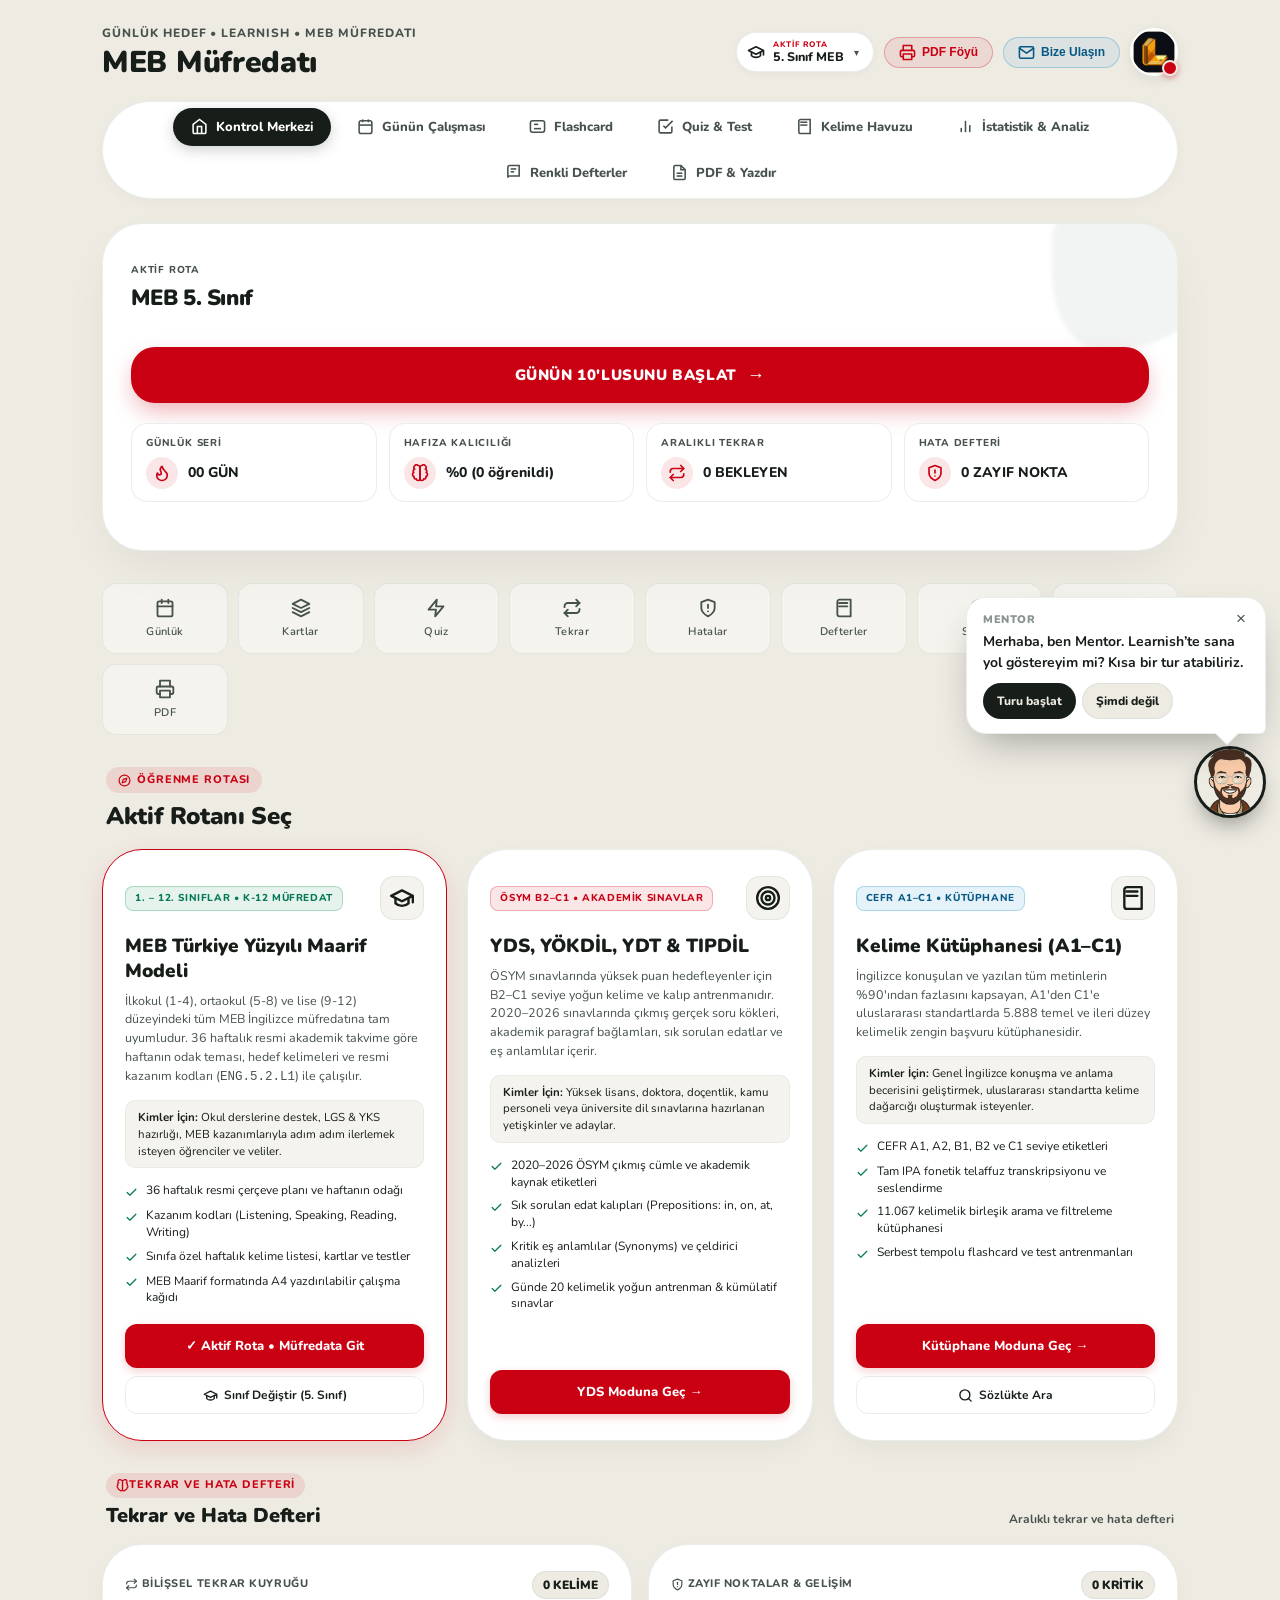
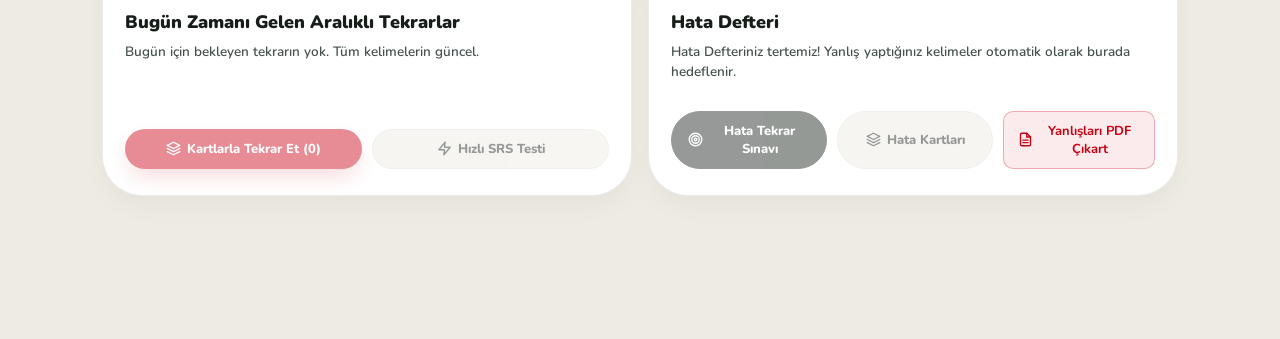
==== Learnish_Tek_Dosya_Web_App.html @ bbc1d4fa "fix(notebooks): final inceleme düzeltmeleri (Critical+Important) - flash kart kaynak seçicisine 'not" ====
<!DOCTYPE html>
<html lang="tr" data-theme="light">
<head>
  <meta charset="utf-8">
  <meta name="viewport" content="width=device-width, initial-scale=1.0, viewport-fit=cover">
  <title>Learnish • İngilizce Kelime Platformu (MEB, YDS &amp; Kelime Kütüphanesi)</title>
  
  <!-- Meta & SEO -->
  <meta name="description" content="Learnish: MEB İngilizce Müfredatı (1-12. Sınıf Maarif Modeli), YDS/YÖKDİL Akademik Hazırlık ve A1-C1 Kelime Kütüphanesi ile 11.000 kelimelik interaktif İngilizce çalışma platformu.">
  <meta name="theme-color" content="#eeebe3">
  <meta name="color-scheme" content="light dark">
  <meta name="apple-mobile-web-app-capable" content="yes">
  <meta name="apple-mobile-web-app-status-bar-style" content="default">
  <meta name="apple-mobile-web-app-title" content="Learnish">

  <!-- Open Graph & Social Sharing -->
  <meta property="og:type" content="website">
  <meta property="og:title" content="Learnish • İngilizce Kelime Platformu">
  <meta property="og:description" content="MEB Müfredatı (1-12. Sınıf), YDS/YÖKDİL Akademik Hazırlık ve A1-C1 Kelime Kütüphanesi ile 11.000 kelimelik interaktif İngilizce çalışma platformu.">
  <meta property="og:image" content="icon-512.png">
  <meta property="og:site_name" content="Learnish">
  <meta name="twitter:card" content="summary">
  <meta name="twitter:title" content="Learnish • İngilizce Kelime Platformu">
  <meta name="twitter:description" content="MEB 1-12. Sınıf müfredatı, YDS/YÖKDİL hazırlık ve Oxford 5000 kelime havuzuyla akıllı İngilizce öğrenme platformu.">
  <meta name="twitter:image" content="icon-512.png">

  <!-- App Icons & Manifest -->
  <link rel="icon" type="image/png" href="[data-uri]">
  <link rel="apple-touch-icon" href="[data-uri]">
  <link rel="manifest" href="manifest.json">
  
  <!-- Typography: Nunito (400 to 900) -->
  <link rel="preconnect" href="https://fonts.googleapis.com">
  <link rel="preconnect" href="https://fonts.gstatic.com" crossorigin>
  <link href="https://fonts.googleapis.com/css2?family=Nunito:ital,wght@0,400;0,600;0,700;0,800;0,900;1,400;1,700;1,900&display=swap" rel="stylesheet">

  <!-- Stylesheets -->
  <style>
/**
 * ============================================================================
 * LEARNISH • SOPHISTICATED PLAYFUL DESIGN SYSTEM
 * Palette: Charcoal (#171e19), Vibrant Red (#ca0013), Gray-Green (#b7c6c2),
 *          Off-White (#eeebe3), Pure White (#ffffff)
 * Typography: Nunito (Headings: 32px/900, Subheadings: 20px/900, Labels: 10px/800)
 * Radii: 40px (Main Cards), 24px (Nested Items), 16px (Bento Metrics & Squares)
 * ============================================================================
 */

:root {
  /* Color Palette */
  --dp-color-charcoal: #171e19;
  --dp-color-red: #ca0013;
  --dp-color-red-hover: #b00010;
  --dp-color-red-shadow: rgba(202, 0, 19, 0.35);
  --dp-color-red-light: rgba(202, 0, 19, 0.10);
  --dp-color-offwhite: #eeebe3;
  --dp-color-sage: #b7c6c2;
  --dp-color-paper: #eeebe3;
  --dp-color-sage-border: rgba(183, 198, 194, 0.30);
  --dp-color-sage-bg: rgba(183, 198, 194, 0.20);
  --dp-color-white: #ffffff;
  --dp-color-glass: rgba(255, 255, 255, 0.82);

  /* Semantic System Mapping */
  --dp-color-ground: #eeebe3;
  --dp-color-surface: #ffffff;
  --dp-color-surface-glass: rgba(255, 255, 255, 0.82);
  --dp-color-ink: #171e19;
  --dp-color-ink-muted: #47524c;
  --dp-color-ink-subtle: #899690;
  --dp-color-border: rgba(183, 198, 194, 0.30);
  --dp-color-border-subtle: rgba(183, 198, 194, 0.20);
  --dp-color-accent: #ca0013;
  --dp-color-accent-light: rgba(202, 0, 19, 0.10);
  --dp-color-fab-border: #eeebe3;

  /* Additional Semantic Tokens (Sophisticated Playful System) */
  --dp-color-amber: #d97706;
  --dp-color-amber-light: rgba(217, 119, 6, 0.12);
  --dp-color-surface-1: #f7f5f0;
  --dp-color-surface-2: #e6e2d8;
  --dp-color-surface-3: #ded9ce;
  --dp-color-surface-subtle: #f5f3ed;
  --dp-color-bg: #eeebe3;
  --dp-color-emphasis: #171e19;
  --dp-color-sand: #d8d3c5;
  --dp-color-ink-faint: rgba(23, 30, 25, 0.28);
  --dp-color-green: #008744;
  --dp-color-blue: #0284c7;
  --dp-border-rule: 1px;
  --dp-color-field: #ca0013;
  --dp-color-field-support: #ffffff;
  --dp-color-accent-ink: #ca0013;
  --dp-color-error: #dc2626;

  /* Text-safe ink tokens (>=4.5:1 on white / beige) */
  --dp-color-amber-ink: #92400e;
  --dp-color-blue-ink: #075985;
  --dp-ink-amber: #92400e;
  --dp-ink-green: #047857;
  --dp-ink-blue: #1d4ed8;
  --dp-ink-sky: #075985;
  --dp-ink-purple: #7e22ce;
  --dp-ink-pink: #be185d;
  --dp-ink-teal: #0f766e;
  --dp-ink-rose: #be123c;
  --dp-ink-rose-soft: #9f1239;
  --dp-color-ink-muted-strong: #475569;

  /* Z-index scale */
  --z-nav: 30;
  --z-drawer: 40;
  --z-modal: 50;
  --z-toast: 60;

  /* Typography */
  --dp-typography-face: 'Nunito', -apple-system, BlinkMacSystemFont, 'Segoe UI', Roboto, sans-serif;
  --dp-typography-family: var(--dp-typography-face);
  --dp-typography-mono: 'Nunito', monospace;

  /* Radii */
  --dp-radius-card: 40px;
  /* 2.5rem for main cards */
  --dp-radius-nested: 24px;
  /* 1.5rem for secondary feed cards */
  --dp-radius-bento: 16px;
  /* 1.0rem for bento metrics & category squares */
  --dp-radius-pill: 9999px;
  --dp-radius-circle: 50%;

  /* Shadows */
  --dp-shadow-soft-lg: 0 20px 50px -12px rgba(23, 30, 25, 0.08);
  --dp-shadow-soft-md: 0 10px 30px -6px rgba(23, 30, 25, 0.06);
  --dp-shadow-soft-sm: 0 4px 16px -2px rgba(23, 30, 25, 0.04);
  --dp-shadow-soft-xs: 0 2px 8px -1px rgba(23, 30, 25, 0.05);
  --dp-shadow-red: 0 10px 25px -4px rgba(202, 0, 19, 0.35);
  --dp-shadow-floating-nav: 0 20px 40px -8px rgba(23, 30, 25, 0.28);

  /* Transitions */
  --dp-transition-smooth: all 0.25s cubic-bezier(0.4, 0, 0.2, 1);
  --dp-transition-fade: opacity 0.25s ease-in-out;
}

/* Dark Mode Theme Mapping */
[data-theme="dark"] {
  --dp-color-ground: #171e19;
  --dp-color-surface: #202923;
  --dp-color-surface-glass: rgba(32, 41, 35, 0.85);
  --dp-color-ink: #eeebe3;
  --dp-color-ink-muted: #b7c6c2;
  --dp-color-ink-subtle: #798782;
  --dp-color-border: rgba(183, 198, 194, 0.22);
  --dp-color-border-subtle: rgba(183, 198, 194, 0.15);
  --dp-color-offwhite: #202923;
  --dp-color-fab-border: #171e19;
  --dp-color-glass: rgba(32, 41, 35, 0.85);

  /* Additional Semantic Tokens (Dark Mode) */
  --dp-color-amber: #f59e0b;
  --dp-color-amber-light: rgba(251, 191, 36, 0.15);
  --dp-color-surface-1: #1c241f;
  --dp-color-surface-2: #242c26;
  --dp-color-surface-3: #2c3630;
  --dp-color-surface-subtle: #26302a;
  --dp-color-bg: #111713;
  --dp-color-emphasis: #fdfcf9;
  --dp-color-sand: #333d36;
  --dp-color-ink-faint: rgba(238, 235, 227, 0.32);
  --dp-color-green: #34d399;
  --dp-color-blue: #38bdf8;
  --dp-border-rule: 1px;
  --dp-color-field: #e02438;
  --dp-color-field-support: #1f2722;
  --dp-color-accent-ink: #ff6b7a;
  --dp-color-error: #ef4444;
  --dp-color-amber-ink: #fbbf24;
  --dp-color-blue-ink: #38bdf8;
  --dp-ink-amber: #fbbf24;
  --dp-ink-green: #34d399;
  --dp-ink-blue: #60a5fa;
  --dp-ink-sky: #38bdf8;
  --dp-ink-purple: #c084fc;
  --dp-ink-pink: #f472b6;
  --dp-ink-teal: #2dd4bf;
  --dp-ink-rose: #fb7185;
  --dp-ink-rose-soft: #fda4af;
  --dp-shadow-soft-lg: 0 20px 50px -12px rgba(0, 0, 0, 0.40);
  --dp-shadow-soft-md: 0 10px 30px -6px rgba(0, 0, 0, 0.35);
  --dp-shadow-soft-xs: 0 2px 8px -1px rgba(0, 0, 0, 0.30);
  --dp-shadow-floating-nav: 0 20px 40px -8px rgba(0, 0, 0, 0.60);
}

/* ==========================================================================
   RESET & GLOBAL BASELINE
   ========================================================================== */
*,
*::before,
*::after {
  box-sizing: border-box;
  margin: 0;
  padding: 0;
  -webkit-tap-highlight-color: transparent;
}

html {
  font-size: 16px;
  scroll-behavior: smooth;
  background-color: var(--dp-color-ground);
  color: var(--dp-color-ink);
  color-scheme: light dark;
}

body {
  font-family: var(--dp-typography-face);
  line-height: 1.5;
  background-color: var(--dp-color-ground);
  color: var(--dp-color-ink);
  min-height: 100vh;
  overflow-x: hidden;
  transition: background-color 0.25s ease, color 0.25s ease;
}

/* View Transitions */
@view-transition {
  navigation: auto;
}

::view-transition-old(root),
::view-transition-new(root) {
  animation-duration: 0.25s;
  animation-timing-function: ease-in-out;
}

/* ==========================================================================
   MINIMALIST MONOCHROME VECTOR ICON SYSTEM (.ui-icon)
   ========================================================================== */
.ui-icon {
  display: inline-block;
  vertical-align: middle;
  flex-shrink: 0;
  stroke: currentColor;
  fill: none;
  stroke-linecap: round;
  stroke-linejoin: round;
}

.hrp-svg-icon {
  color: var(--dp-color-ink);
}

.feedback-footer-icon {
  display: inline-flex;
  align-items: center;
  justify-content: center;
  color: var(--dp-color-amber-ink);
  flex-shrink: 0;
}

/* ==========================================================================
   APP SHELL (Mobile-first, Single-column centered layout)
   ========================================================================== */
.app-shell {
  width: 100%;
  max-width: 680px;
  margin: 0 auto;
  min-height: 100vh;
  position: relative;
  padding: 0 16px 120px 16px;
}

/* ==========================================================================
   1. TOP-ALIGNED HEADER
   ========================================================================== */
.app-top-header {
  padding-top: 24px;
  padding-bottom: 20px;
  display: flex;
  align-items: center;
  justify-content: space-between;
  gap: 16px;
}

.header-greeting-wrap {
  display: flex;
  flex-direction: column;
}

.header-greeting-label {
  font-size: 12px;
  font-weight: 800;
  text-transform: uppercase;
  color: var(--dp-color-ink-muted);
  letter-spacing: 0.08em;
  margin-bottom: 4px;
}

.header-greeting-title {
  font-size: 30px;
  font-weight: 900;
  color: var(--dp-color-ink);
  line-height: 1.15;
  letter-spacing: -0.01em;
}

.header-profile-btn {
  background: transparent;
  border: none;
  padding: 0;
  cursor: pointer;
  flex-shrink: 0;
  position: relative;
  transition: transform 0.2s ease;
}

.header-profile-btn:hover {
  transform: scale(1.05);
}

.header-avatar-circle {
  width: 48px;
  height: 48px;
  border-radius: var(--dp-radius-circle);
  border: 2px solid var(--dp-color-white);
  box-shadow: 0 4px 14px rgba(23, 30, 25, 0.08);
  position: relative;
  display: flex;
  align-items: center;
  justify-content: center;
  background: var(--dp-color-surface);
  overflow: visible;
}

.header-avatar-img {
  width: 100%;
  height: 100%;
  border-radius: var(--dp-radius-circle);
  object-fit: cover;
}

.header-notification-badge {
  position: absolute;
  bottom: -2px;
  right: -2px;
  width: 16px;
  height: 16px;
  border-radius: var(--dp-radius-circle);
  background-color: var(--dp-color-red);
  border: 2.5px solid var(--dp-color-ground);
  box-shadow: 0 2px 6px rgba(202, 0, 19, 0.4);
}

/* ==========================================================================
   2. HEADER ROUTE PILL & CURRICULUM SELECTION
   ========================================================================== */
.horizontal-scroll-selector {
  display: none !important;
}

.header-route-pill-btn {
  display: inline-flex;
  align-items: center;
  gap: 8px;
  height: 40px;
  padding: 0 14px 0 10px;
  border-radius: var(--dp-radius-pill);
  background: var(--dp-color-surface);
  border: 1.5px solid var(--dp-color-border);
  box-shadow: var(--dp-shadow-soft-xs);
  cursor: pointer;
  transition: all 0.2s cubic-bezier(0.4, 0, 0.2, 1);
  text-decoration: none;
  user-select: none;
  flex-shrink: 0;
}

.header-route-pill-btn:hover,
.header-route-pill-btn:focus-visible {
  border-color: var(--dp-color-red);
  transform: translateY(-1px);
  box-shadow: 0 4px 14px rgba(202, 0, 19, 0.16);
  outline: none;
}

.header-route-pill-btn:active {
  transform: translateY(0);
}

.hrp-icon {
  font-size: 18px;
  line-height: 1;
  display: inline-flex;
  align-items: center;
  justify-content: center;
}

.hrp-text-group {
  display: flex;
  flex-direction: column;
  text-align: left;
  line-height: 1.15;
}

.hrp-eyebrow {
  font-family: var(--dp-typography-mono);
  font-size: 8px;
  font-weight: 800;
  color: var(--dp-color-accent-ink);
  letter-spacing: 0.08em;
  text-transform: uppercase;
}

.hrp-label {
  font-family: var(--dp-typography-face);
  font-size: 12.5px;
  font-weight: 800;
  color: var(--dp-color-ink);
  white-space: nowrap;
}

.hrp-arrow {
  font-size: 10px;
  color: var(--dp-color-ink-muted);
  margin-left: 2px;
  transition: transform 0.2s ease, color 0.2s ease;
}

.header-route-pill-btn:hover .hrp-arrow {
  color: var(--dp-color-accent-ink);
  transform: translateY(1px);
}

@media (max-width: 640px) {
  .hrp-eyebrow {
    display: none;
  }

  .header-route-pill-btn {
    height: 36px;
    padding: 0 10px 0 8px;
    gap: 6px;
  }

  .hrp-label {
    font-size: 12px;
  }
}

@media (max-width: 420px) {
  .hrp-label {
    max-width: 80px;
    overflow: hidden;
    text-overflow: ellipsis;
  }
}

.h-scroll-track {
  display: flex;
  align-items: center;
  gap: 12px;
  overflow-x: auto;
  scroll-snap-type: x mandatory;
  -webkit-overflow-scrolling: touch;
  padding: 4px 2px 14px 2px;
  scrollbar-width: none;
}

.h-scroll-track::-webkit-scrollbar {
  display: none;
}

/* Inactive State: 56x56px white square with 16px radius, #b7c6c2/30 border */
.h-category-btn {
  width: 56px;
  height: 56px;
  min-width: 56px;
  border-radius: var(--dp-radius-bento);
  background: var(--dp-color-surface);
  border: 1px solid var(--dp-color-border);
  box-shadow: var(--dp-shadow-soft-sm);
  display: flex;
  align-items: center;
  justify-content: center;
  cursor: pointer;
  scroll-snap-align: start;
  transition: all 0.25s cubic-bezier(0.4, 0, 0.2, 1);
  padding: 0;
  overflow: hidden;
}

.h-category-btn .h-cat-badge {
  font-family: var(--dp-typography-face);
  font-size: 13px;
  font-weight: 800;
  color: var(--dp-color-ink);
  letter-spacing: -0.01em;
}

.h-category-btn .h-cat-content {
  display: none;
}

.h-category-btn:hover:not(.active) {
  transform: translateY(-2px);
  border-color: var(--dp-color-sage);
  box-shadow: var(--dp-shadow-soft-md);
}

/* Active State: 160px wide pill in #171e19 with internal 40px red circle */
.h-category-btn.active {
  width: 168px;
  min-width: 168px;
  height: 56px;
  border-radius: var(--dp-radius-pill);
  background: var(--dp-color-charcoal);
  border: 1px solid var(--dp-color-charcoal);
  box-shadow: 0 10px 24px -4px rgba(23, 30, 25, 0.25);
  display: flex;
  align-items: center;
  justify-content: flex-start;
  padding: 0 8px;
  gap: 10px;
}

.h-category-btn.active .h-cat-badge {
  width: 40px;
  height: 40px;
  min-width: 40px;
  border-radius: var(--dp-radius-circle);
  background-color: var(--dp-color-red);
  color: #ffffff;
  font-size: 12px;
  font-weight: 900;
  display: flex;
  align-items: center;
  justify-content: center;
  box-shadow: 0 4px 10px rgba(202, 0, 19, 0.35);
}

.h-category-btn.active .h-cat-content {
  display: flex;
  flex-direction: column;
  text-align: left;
  overflow: hidden;
}

.h-category-btn.active .h-cat-title {
  font-size: 13px;
  font-weight: 800;
  color: #ffffff;
  white-space: nowrap;
  overflow: hidden;
  text-overflow: ellipsis;
  line-height: 1.2;
}

.h-category-btn.active .h-cat-meta {
  font-size: 9px;
  font-weight: 700;
  color: var(--dp-color-ink-muted);
  letter-spacing: 0.05em;
  text-transform: uppercase;
  margin-top: 2px;
}

/* ==========================================================================
   3. HERO FEATURE CARD (40px Radius & Subtle Shadow)
   ========================================================================== */
.hero-feature-card {
  border-radius: var(--dp-radius-card);
  background: var(--dp-color-surface);
  border: 1px solid var(--dp-color-border-subtle);
  box-shadow: var(--dp-shadow-soft-lg);
  padding: 32px 24px;
  position: relative;
  overflow: hidden;
  margin-bottom: 24px;
}

/* 1. Semi-transparent decorative blob (#b7c6c2/20) in top-right */
.hero-decorative-blob {
  position: absolute;
  top: -45px;
  right: -45px;
  width: 170px;
  height: 170px;
  border-radius: 60% 40% 70% 30% / 40% 50% 60% 50%;
  background: var(--dp-color-sage-bg);
  pointer-events: none;
  filter: blur(2px);
}

/* 2. 64x64px white square icon holder with an emoji */
.hero-icon-holder {
  width: 64px;
  height: 64px;
  border-radius: 20px;
  background: var(--dp-color-surface);
  border: 1px solid var(--dp-color-border);
  box-shadow: var(--dp-shadow-soft-sm);
  display: flex;
  align-items: center;
  justify-content: center;
  font-size: 32px;
  margin-bottom: 18px;
  position: relative;
  z-index: 1;
}

.hero-label-wrap {
  position: relative;
  z-index: 1;
}

.hero-tag-label {
  font-size: 10px;
  font-weight: 800;
  text-transform: uppercase;
  color: var(--dp-color-ink-muted);
  letter-spacing: 0.08em;
  display: inline-block;
  margin-bottom: 4px;
}

.hero-card-title {
  font-size: 32px;
  font-weight: 900;
  color: var(--dp-color-ink);
  line-height: 1.15;
  letter-spacing: -0.02em;
}

.hero-card-desc {
  font-size: 14px;
  font-weight: 600;
  color: var(--dp-color-ink-muted);
  margin-top: 6px;
  line-height: 1.4;
}

/* 3. Nested 2-column grid for metrics (Bento Metric Cards) */
.bento-metrics-grid {
  display: grid;
  grid-template-columns: repeat(2, 1fr);
  gap: 12px;
  margin: 22px 0 16px 0;
  position: relative;
  z-index: 1;
}

.bento-metric-card {
  border-radius: var(--dp-radius-bento);
  background: var(--dp-color-surface-glass);
  backdrop-filter: blur(12px);
  -webkit-backdrop-filter: blur(12px);
  border: 1px solid var(--dp-color-border);
  padding: 12px 14px;
  transition: transform 0.2s ease, border-color 0.2s ease;
}

.bento-metric-card:hover {
  transform: translateY(-1px);
  border-color: var(--dp-color-sage);
}

.bento-card-title {
  font-size: 10px;
  font-weight: 800;
  text-transform: uppercase;
  color: var(--dp-color-ink-muted);
  letter-spacing: 0.08em;
  display: block;
  margin-bottom: 6px;
}

.bento-card-content {
  font-size: 14px;
  font-weight: 800;
  color: var(--dp-color-ink);
  display: flex;
  align-items: center;
  gap: 10px;
}

.bento-circular-icon {
  width: 32px;
  height: 32px;
  min-width: 32px;
  border-radius: var(--dp-radius-circle);
  background: var(--dp-color-accent-light);
  color: var(--dp-color-accent-ink);
  display: flex;
  align-items: center;
  justify-content: center;
  font-size: 15px;
  font-weight: 900;
}

/* 4. Alert/info box at the bottom using #b7c6c2/20 background */
.hero-alert-box {
  border-radius: var(--dp-radius-bento);
  background: var(--dp-color-sage-bg);
  padding: 12px 16px;
  font-size: 12px;
  font-weight: 700;
  color: var(--dp-color-ink);
  display: flex;
  align-items: center;
  gap: 10px;
  margin-top: 16px;
  line-height: 1.4;
  position: relative;
  z-index: 1;
}

.hero-alert-box .alert-icon {
  font-size: 16px;
  flex-shrink: 0;
}

/* Primary High-Impact CTA in Red (#ca0013) */
.hero-primary-cta-btn {
  width: 100%;
  min-height: 54px;
  border-radius: var(--dp-radius-nested);
  background-color: var(--dp-color-red);
  color: #ffffff;
  border: none;
  padding: 16px 24px;
  font-family: var(--dp-typography-face);
  font-size: 15px;
  font-weight: 900;
  letter-spacing: 0.04em;
  text-transform: uppercase;
  cursor: pointer;
  display: flex;
  align-items: center;
  justify-content: center;
  gap: 10px;
  box-shadow: var(--dp-shadow-red);
  margin-top: 20px;
  transition: transform 0.2s cubic-bezier(0.34, 1.56, 0.64, 1), box-shadow 0.2s ease, background-color 0.2s ease;
  position: relative;
  z-index: 1;
}

.hero-primary-cta-btn:hover {
  background-color: var(--dp-color-red-hover);
  transform: translateY(-2px);
  box-shadow: 0 16px 32px -4px rgba(202, 0, 19, 0.45);
}

.hero-primary-cta-btn:active {
  transform: translateY(1px);
}

.hero-primary-cta-btn .cta-arrow {
  font-size: 18px;
  transition: transform 0.2s ease;
}

.hero-primary-cta-btn:hover .cta-arrow {
  transform: translateX(3px);
}

/* ==========================================================================
   4. SECONDARY FEED ITEMS (24px Radius, White, #b7c6c2/30 Border)
   ========================================================================== */
.secondary-feed-section {
  margin-top: 28px;
}

.feed-section-heading {
  font-size: 20px;
  font-weight: 900;
  color: var(--dp-color-ink);
  letter-spacing: -0.01em;
  margin-bottom: 14px;
  display: flex;
  align-items: center;
  justify-content: space-between;
}

.feed-section-badge {
  font-size: 11px;
  font-weight: 800;
  text-transform: uppercase;
  color: var(--dp-color-ink-muted);
  letter-spacing: 0.06em;
}

.secondary-feed-card {
  border-radius: var(--dp-radius-nested);
  background: var(--dp-color-surface);
  border: 1px solid var(--dp-color-border);
  box-shadow: var(--dp-shadow-soft-sm);
  padding: 16px 18px;
  display: flex;
  align-items: center;
  justify-content: space-between;
  gap: 14px;
  margin-bottom: 12px;
  transition: transform 0.2s ease, box-shadow 0.2s ease, border-color 0.2s ease;
}

.secondary-feed-card:hover {
  transform: translateY(-2px);
  box-shadow: var(--dp-shadow-soft-md);
  border-color: var(--dp-color-sage);
}

/* 56px icon container with 10% opacity color background */
.feed-icon-box {
  width: 56px;
  height: 56px;
  min-width: 56px;
  border-radius: 18px;
  background: var(--dp-color-accent-light);
  color: var(--dp-color-accent-ink);
  display: flex;
  align-items: center;
  justify-content: center;
  font-size: 22px;
  font-weight: 900;
  flex-shrink: 0;
  transition: transform 0.2s ease;
}

.secondary-feed-card:hover .feed-icon-box {
  transform: scale(1.05);
}

.feed-content-wrap {
  flex: 1;
  min-width: 0;
}

/* 18px bold headings */
.feed-card-title {
  font-size: 18px;
  font-weight: 900;
  color: var(--dp-color-ink);
  line-height: 1.25;
}

.feed-card-desc {
  font-size: 13px;
  font-weight: 600;
  color: var(--dp-color-ink-muted);
  margin-top: 3px;
  line-height: 1.35;
}

.feed-card-tr {
  font-size: 14px;
  font-weight: 700;
  color: var(--dp-color-ink);
  margin-top: 2px;
}

.feed-card-meta {
  font-size: 11px;
  font-weight: 700;
  color: var(--dp-color-ink-muted);
  text-transform: uppercase;
  letter-spacing: 0.05em;
  margin-top: 2px;
}

.feed-card-example {
  font-size: 12px;
  font-style: italic;
  color: var(--dp-color-ink-muted);
  margin-top: 4px;
  line-height: 1.3;
}

/* Circular trailing checkbox button (40px) that changes to red on hover/active */
.feed-trailing-btn {
  width: 40px;
  height: 40px;
  min-width: 40px;
  border-radius: var(--dp-radius-circle);
  background: var(--dp-color-surface);
  border: 1.5px solid var(--dp-color-border);
  color: var(--dp-color-ink-muted);
  display: flex;
  align-items: center;
  justify-content: center;
  cursor: pointer;
  transition: all 0.2s cubic-bezier(0.34, 1.56, 0.64, 1);
  flex-shrink: 0;
}

.feed-trailing-btn:hover,
.feed-trailing-btn.checked,
.feed-trailing-btn.active {
  background-color: var(--dp-color-red);
  border-color: var(--dp-color-red);
  color: #ffffff;
  box-shadow: 0 4px 14px rgba(202, 0, 19, 0.40);
  transform: scale(1.08);
}

.feed-trailing-btn.checked::after {
  content: "✓";
  font-size: 16px;
  font-weight: 900;
}

/* ==========================================================================
   5. FLOATING NAVIGATION (Fixed Pill in #171e19 with Center Red Cutout FAB)
   ========================================================================== */
.floating-nav-bar {
  position: fixed;
  bottom: calc(8px + env(safe-area-inset-bottom, 0px));
  left: 50%;
  transform: translateX(-50%);
  width: calc(100% - 24px);
  max-width: 520px;
  height: 64px;
  background-color: var(--dp-color-charcoal);
  border-radius: 36px;
  box-shadow: var(--dp-shadow-floating-nav);
  display: flex;
  align-items: center;
  justify-content: space-around;
  padding: 0 16px;
  z-index: var(--z-nav);
  border: 1px solid rgba(255, 255, 255, 0.08);
}

.floating-nav-btn {
  width: 48px;
  height: 48px;
  border-radius: var(--dp-radius-circle);
  background: transparent;
  border: none;
  color: var(--dp-color-ink-muted);
  display: flex;
  flex-direction: column;
  align-items: center;
  justify-content: center;
  cursor: pointer;
  transition: color 0.2s ease, transform 0.2s ease;
  position: relative;
}

.floating-nav-btn:hover {
  color: #ffffff;
  transform: translateY(-1px);
}

.floating-nav-btn.active {
  color: #ffffff;
}

.floating-nav-btn .nav-dot {
  position: absolute;
  bottom: 6px;
  width: 4px;
  height: 4px;
  border-radius: var(--dp-radius-circle);
  background-color: #ffffff;
  opacity: 0;
  transition: opacity 0.2s ease;
}

.floating-nav-btn.active .nav-dot {
  opacity: 1;
}

/* Center Action Container & Cutout Effect */
.floating-fab-container {
  position: relative;
  width: 56px;
  height: 56px;
  display: flex;
  align-items: center;
  justify-content: center;
}

/* 56px red circle button offset vertically (floating 32px above bar) with 4px border matching ground */
.floating-center-action-btn {
  width: 56px;
  height: 56px;
  border-radius: var(--dp-radius-circle);
  background-color: var(--dp-color-red);
  color: #ffffff;
  border: 4px solid var(--dp-color-fab-border);
  position: absolute;
  top: -32px;
  left: 50%;
  transform: translateX(-50%);
  box-shadow: var(--dp-shadow-red);
  display: flex;
  align-items: center;
  justify-content: center;
  cursor: pointer;
  transition: transform 0.22s cubic-bezier(0.34, 1.56, 0.64, 1), box-shadow 0.22s ease, background-color 0.2s ease;
}

.floating-center-action-btn:hover {
  background-color: var(--dp-color-red-hover);
  transform: translateX(-50%) scale(1.10);
  box-shadow: 0 14px 30px -4px rgba(202, 0, 19, 0.55);
}

.floating-center-action-btn:active {
  transform: translateX(-50%) scale(0.95);
}

/* ==========================================================================
   6. VIEW SECTIONS & INTERACTIVE MODES
   ========================================================================== */
.views-wrapper {
  position: relative;
  width: 100%;
}

.view-section {
  display: none;
  opacity: 0;
  transition: opacity 0.25s ease-in-out;
}

.view-section.active {
  display: block;
  opacity: 1;
}

/* DAILY WORKOUT VIEW */
.daily-header-card {
  border-radius: var(--dp-radius-card);
  background: var(--dp-color-surface);
  border: 1px solid var(--dp-color-border-subtle);
  box-shadow: var(--dp-shadow-soft-lg);
  padding: 28px 24px;
  margin-bottom: 24px;
}

.daily-header-top {
  display: flex;
  align-items: center;
  justify-content: space-between;
  gap: 12px;
  margin-bottom: 14px;
  flex-wrap: wrap;
}

.daily-select-wrap select {
  font-family: var(--dp-typography-face);
  font-size: 14px;
  font-weight: 800;
  background: var(--dp-color-surface);
  color: var(--dp-color-ink);
  border: 1px solid var(--dp-color-border);
  border-radius: var(--dp-radius-bento);
  padding: 8px 14px;
  cursor: pointer;
  outline: none;
  transition: border-color 0.2s ease;
}

.daily-select-wrap select:focus {
  border-color: var(--dp-color-red);
}

.daily-progress-bar-wrap {
  width: 100%;
  height: 12px;
  border-radius: var(--dp-radius-pill);
  background: var(--dp-color-sage-bg);
  overflow: hidden;
  margin-top: 14px;
}

.daily-progress-fill {
  height: 100%;
  background: var(--dp-color-red);
  border-radius: var(--dp-radius-pill);
  transition: width 0.3s cubic-bezier(0.4, 0, 0.2, 1);
}

/* MEB ANNUAL FRAMEWORK CALENDAR ANCHOR BANNER */
.daily-meb-calendar-banner {
  display: flex;
  align-items: center;
  justify-content: space-between;
  gap: 12px;
  flex-wrap: wrap;
  padding: 16px 22px;
  border-radius: var(--dp-radius-nested);
  margin-bottom: 20px;
  background: var(--dp-color-surface);
  border: 1px solid var(--dp-color-border);
  box-shadow: var(--dp-shadow-soft-sm);
  transition: var(--dp-transition-smooth);
}

.daily-meb-calendar-banner.is-today {
  border-left: 6px solid #008744;
  background: var(--dp-color-surface);
}

.daily-meb-calendar-banner.not-today {
  border-left: 6px solid var(--dp-color-red);
  background: rgba(202, 0, 19, 0.05);
}

.dmc-left {
  display: flex;
  align-items: center;
  gap: 14px;
  flex-wrap: wrap;
}

.dmc-icon-badge {
  display: inline-flex;
  align-items: center;
  justify-content: center;
  width: 44px;
  height: 44px;
  border-radius: var(--dp-radius-bento);
  background: var(--dp-color-ground);
  font-size: 22px;
  box-shadow: var(--dp-shadow-soft-sm);
}

.dmc-info {
  display: flex;
  flex-direction: column;
  gap: 3px;
}

.dmc-tag {
  font-family: var(--dp-typography-face);
  font-size: 11px;
  font-weight: 800;
  letter-spacing: 0.06em;
  text-transform: uppercase;
  color: var(--dp-color-ink-muted);
}

.dmc-title {
  font-size: 15px;
  font-weight: 900;
  color: var(--dp-color-ink);
}

.dmc-return-btn {
  display: inline-flex;
  align-items: center;
  gap: 8px;
  padding: 10px 18px;
  border-radius: var(--dp-radius-pill);
  background: var(--dp-color-red);
  color: #ffffff;
  font-family: var(--dp-typography-face);
  font-size: 13px;
  font-weight: 800;
  border: none;
  cursor: pointer;
  transition: transform 0.15s ease, box-shadow 0.15s ease;
  box-shadow: var(--dp-shadow-red);
}

.dmc-return-btn:hover {
  transform: translateY(-2px);
  background: var(--dp-color-red-hover);
}

/* CUMULATIVE PAST DAYS REVIEW & QUIZ CARD */
.daily-cumulative-card {
  border-radius: var(--dp-radius-nested);
  background: var(--dp-color-surface);
  border: 1px solid var(--dp-color-border);
  box-shadow: var(--dp-shadow-soft-md);
  padding: 24px 24px;
  margin-bottom: 24px;
  position: relative;
  overflow: hidden;
}

.daily-cumulative-card::after {
  content: '';
  position: absolute;
  top: -30px;
  right: -30px;
  width: 140px;
  height: 140px;
  border-radius: 50%;
  background: var(--dp-color-sage);
  opacity: 0.15;
  pointer-events: none;
}

.dcr-header-row {
  display: flex;
  align-items: center;
  justify-content: space-between;
  gap: 10px;
  margin-bottom: 12px;
  flex-wrap: wrap;
}

.dcr-tag-badge {
  font-family: var(--dp-typography-face);
  font-size: 11px;
  font-weight: 900;
  letter-spacing: 0.08em;
  color: var(--dp-color-accent-ink);
  text-transform: uppercase;
}

.dcr-meta-badge {
  display: inline-flex;
  align-items: center;
  gap: 4px;
  padding: 4px 12px;
  border-radius: var(--dp-radius-pill);
  background: var(--dp-color-sage-bg);
  border: 1px solid var(--dp-color-border-subtle);
  font-size: 12px;
  font-weight: 800;
  color: var(--dp-color-ink);
}

.dcr-title {
  font-size: 20px;
  font-weight: 900;
  color: var(--dp-color-ink);
  margin: 0 0 6px 0;
}

.dcr-desc {
  font-size: 14px;
  line-height: 1.5;
  color: var(--dp-color-ink-muted);
  margin: 0 0 18px 0;
}

.dcr-actions-row {
  display: flex;
  gap: 10px;
  flex-wrap: wrap;
}

.dcr-action-btn {
  font-size: 13px !important;
  font-weight: 800 !important;
}


/* ==========================================================================
   7. SETTINGS & PROFILE MODAL (32px Radius & Glassmorphism-lite)
   ========================================================================== */
.settings-modal-backdrop {
  display: none;
  position: fixed;
  inset: 0;
  background: rgba(23, 30, 25, 0.45);
  backdrop-filter: blur(8px);
  -webkit-backdrop-filter: blur(8px);
  z-index: var(--z-modal);
  opacity: 0;
  transition: opacity 0.25s ease;
}

.settings-modal-backdrop.active {
  display: block;
  opacity: 1;
}

.settings-dialog-card {
  display: none;
  position: fixed;
  top: 50%;
  left: 50%;
  transform: translate(-50%, -50%) scale(0.95);
  width: calc(100% - 32px);
  max-width: 460px;
  max-height: 85vh;
  border-radius: 32px;
  background: var(--dp-color-surface);
  border: 1px solid var(--dp-color-border);
  box-shadow: 0 30px 70px -12px rgba(23, 30, 25, 0.25);
  z-index: calc(var(--z-modal) + 1);
  overflow: hidden;
  flex-direction: column;
  transition: transform 0.25s cubic-bezier(0.34, 1.56, 0.64, 1), opacity 0.25s ease;
  opacity: 0;
}

.settings-dialog-card.active {
  display: flex;
  transform: translate(-50%, -50%) scale(1);
  opacity: 1;
}

.settings-dialog-header {
  padding: 22px 24px;
  display: flex;
  align-items: center;
  justify-content: space-between;
  border-bottom: 1px solid var(--dp-color-border-subtle);
}

.settings-user-info {
  display: flex;
  align-items: center;
  gap: 12px;
}

.settings-avatar-circle {
  width: 44px;
  height: 44px;
  border-radius: var(--dp-radius-circle);
  border: 2px solid var(--dp-color-sage);
  overflow: hidden;
  flex-shrink: 0;
}

.settings-avatar-img {
  width: 100%;
  height: 100%;
  object-fit: cover;
}

.settings-name {
  font-size: 18px;
  font-weight: 900;
  color: var(--dp-color-ink);
  line-height: 1.2;
}

.settings-subtitle {
  font-size: 11px;
  font-weight: 700;
  color: var(--dp-color-ink-muted);
  text-transform: uppercase;
  letter-spacing: 0.05em;
  margin-top: 2px;
}

.settings-close-circle-btn {
  width: 36px;
  height: 36px;
  border-radius: var(--dp-radius-circle);
  background: var(--dp-color-sage-bg);
  border: none;
  color: var(--dp-color-ink);
  font-size: 14px;
  font-weight: 900;
  display: flex;
  align-items: center;
  justify-content: center;
  cursor: pointer;
  transition: background-color 0.2s ease, transform 0.2s ease;
}

.settings-close-circle-btn:hover {
  background-color: var(--dp-color-red);
  color: #ffffff;
  transform: scale(1.08);
}

.settings-dialog-body {
  padding: 20px 24px 28px 24px;
  overflow-y: auto;
}

.settings-nav-shortcuts {
  display: flex;
  flex-direction: column;
  gap: 8px;
  margin-bottom: 24px;
}

.settings-shortcut-btn {
  width: 100%;
  padding: 12px 16px;
  border-radius: var(--dp-radius-bento);
  background: var(--dp-color-surface-glass);
  border: 1px solid var(--dp-color-border);
  display: flex;
  align-items: center;
  gap: 12px;
  cursor: pointer;
  text-align: left;
  font-family: var(--dp-typography-face);
  transition: all 0.2s ease;
}

.settings-shortcut-btn:hover {
  border-color: var(--dp-color-sage);
  background: var(--dp-color-sage-bg);
  transform: translateY(-1px);
}

.settings-shortcut-btn .s-icon {
  font-size: 20px;
}

.settings-shortcut-btn .s-text {
  flex: 1;
  display: flex;
  flex-direction: column;
}

.settings-shortcut-btn .s-text strong {
  font-size: 13px;
  font-weight: 800;
  color: var(--dp-color-ink);
}

.settings-shortcut-btn .s-text span {
  font-size: 11px;
  color: var(--dp-color-ink-muted);
}

.settings-shortcut-btn .s-arrow {
  font-size: 16px;
  font-weight: 800;
  color: var(--dp-color-ink-muted);
}

.settings-section-title {
  font-size: 10px;
  font-weight: 800;
  text-transform: uppercase;
  color: var(--dp-color-ink-muted);
  letter-spacing: 0.08em;
  margin-bottom: 12px;
}

.settings-grid {
  display: flex;
  flex-direction: column;
  gap: 10px;
}

.setting-item-row {
  display: flex;
  align-items: center;
  justify-content: space-between;
  padding: 10px 14px;
  border-radius: var(--dp-radius-bento);
  background: var(--dp-color-surface-glass);
  border: 1px solid var(--dp-color-border);
}

.setting-item-label {
  display: flex;
  flex-direction: column;
}

.setting-item-label strong {
  font-size: 13px;
  font-weight: 800;
  color: var(--dp-color-ink);
}

.setting-item-label span {
  font-size: 11px;
  color: var(--dp-color-ink-muted);
}

.setting-pill-btn {
  min-width: 80px;
  padding: 6px 14px;
  border-radius: var(--dp-radius-pill);
  background: var(--dp-color-charcoal);
  color: #ffffff;
  border: none;
  font-family: var(--dp-typography-face);
  font-size: 12px;
  font-weight: 800;
  cursor: pointer;
  transition: transform 0.2s ease, background-color 0.2s ease;
}

.setting-pill-btn:hover {
  background-color: var(--dp-color-red);
  transform: scale(1.05);
}

/* ==========================================================================
   8. RESPONSIVE BREAKPOINTS
   ========================================================================== */

/* ==========================================================================
   8. COMPONENT ENHANCEMENTS FOR ALL VIEWS (Sophisticated Playful)
   ========================================================================== */

/* Flashcard View */
.flashcard-wrapper {
  display: flex;
  flex-direction: column;
  gap: 16px;
  width: 100%;
}

.flashcard-toolbar {
  display: flex;
  align-items: center;
  justify-content: space-between;
  gap: 12px;
  flex-wrap: wrap;
  padding: 14px 18px;
  border-radius: var(--dp-radius-nested);
  background: var(--dp-color-surface);
  border: 1px solid var(--dp-color-border);
  box-shadow: var(--dp-shadow-soft-sm);
}

.filter-source-select {
  font-family: var(--dp-typography-face);
  font-size: 13px;
  font-weight: 800;
  padding: 8px 14px;
  border-radius: var(--dp-radius-bento);
  background: var(--dp-color-surface);
  color: var(--dp-color-ink);
  border: 1px solid var(--dp-color-border);
  outline: none;
  cursor: pointer;
  flex: 1;
  min-width: 180px;
}

.flashcard-counter {
  font-size: 13px;
  font-weight: 800;
  color: var(--dp-color-ink-muted);
  letter-spacing: 0.05em;
  padding: 6px 12px;
  background: var(--dp-color-sage-bg);
  border-radius: var(--dp-radius-pill);
}

.card-scene {
  width: 100%;
  min-height: 380px;
  perspective: 1200px;
  cursor: pointer;
  outline: none;
}

.flashcard-inner {
  width: 100%;
  min-height: 380px;
  position: relative;
  transition: transform 0.6s cubic-bezier(0.4, 0, 0.2, 1);
  transform-style: preserve-3d;
}

.flashcard-inner.flipped {
  transform: rotateY(180deg);
}

.card-face {
  position: absolute;
  inset: 0;
  width: 100%;
  min-height: 380px;
  backface-visibility: hidden;
  -webkit-backface-visibility: hidden;
  border-radius: var(--dp-radius-card);
  background: var(--dp-color-surface);
  border: 1px solid var(--dp-color-border);
  box-shadow: var(--dp-shadow-soft-lg);
  padding: 32px 28px;
  display: flex;
  flex-direction: column;
  justify-content: space-between;
}

.card-face-back {
  transform: rotateY(180deg);
  background: var(--dp-color-surface);
}

.fc-header {
  display: flex;
  align-items: center;
  justify-content: space-between;
  width: 100%;
}

.fc-badges {
  display: flex;
  gap: 6px;
  flex-wrap: wrap;
}

.fc-body {
  display: flex;
  flex-direction: column;
  align-items: center;
  justify-content: center;
  text-align: center;
  flex: 1;
  padding: 24px 0;
}

.fc-word-en {
  font-size: 38px;
  font-weight: 900;
  color: var(--dp-color-ink);
  letter-spacing: -0.02em;
  line-height: 1.15;
}

.fc-phonetic {
  font-size: 16px;
  font-weight: 700;
  color: var(--dp-color-ink-muted);
  margin-top: 6px;
}

.fc-word-tr {
  font-size: 26px;
  font-weight: 900;
  color: var(--dp-color-accent-ink);
  line-height: 1.25;
}

.fc-footer {
  display: flex;
  align-items: center;
  justify-content: space-between;
  width: 100%;
  font-size: 12px;
  font-weight: 700;
  color: var(--dp-color-ink-muted);
  text-transform: uppercase;
}

.fc-hint {
  display: inline-flex;
  align-items: center;
  gap: 6px;
  font-size: 11px;
  font-weight: 700;
  letter-spacing: 0.03em;
  color: var(--dp-color-ink-muted);
  line-height: 1;
}

.fc-hint-mobile {
  display: none;
}

.fc-kbd-inline {
  display: inline-flex;
  align-items: center;
  justify-content: center;
  font-family: var(--dp-typography-mono);
  font-size: 10px;
  font-weight: 850;
  padding: 2px 6px;
  line-height: 1;
  background: rgba(0, 0, 0, 0.06);
  color: var(--dp-color-ink-muted);
  border: 1px solid rgba(0, 0, 0, 0.12);
  border-radius: 4px;
  box-shadow: 0 1px 0 rgba(0, 0, 0, 0.08);
  text-transform: uppercase;
  user-select: none;
  vertical-align: middle;
}

[data-theme="dark"] .fc-kbd-inline {
  background: rgba(255, 255, 255, 0.08);
  color: var(--dp-color-ink-muted);
  border-color: rgba(255, 255, 255, 0.15);
  box-shadow: 0 1px 0 rgba(0, 0, 0, 0.3);
}

.fc-shortcuts-hint {
  display: none !important;
}

.fc-nav-row {
  display: flex;
  align-items: center;
  justify-content: center;
  gap: 12px;
  margin-top: 16px;
  flex-wrap: wrap;
}

/* Quiz Simulator View */
.quiz-wrapper {
  display: flex;
  flex-direction: column;
  gap: 20px;
}

.quiz-setup-card {
  border-radius: var(--dp-radius-card);
  background: var(--dp-color-surface);
  border: 1px solid var(--dp-color-border);
  box-shadow: var(--dp-shadow-soft-lg);
  padding: 32px 28px;
}

.quiz-setup-card h2 {
  font-size: 24px;
  font-weight: 900;
  color: var(--dp-color-ink);
  letter-spacing: -0.01em;
}

.quiz-setup-card p {
  font-size: 14px;
  font-weight: 600;
  color: var(--dp-color-ink-muted);
  margin-top: 6px;
  line-height: 1.45;
}

.quiz-config-grid {
  display: grid;
  grid-template-columns: repeat(auto-fit, minmax(220px, 1fr));
  gap: 14px;
  margin: 24px 0;
}

.config-group {
  display: flex;
  flex-direction: column;
  gap: 6px;
}

.config-group label {
  font-size: 11px;
  font-weight: 800;
  text-transform: uppercase;
  color: var(--dp-color-ink-muted);
  letter-spacing: 0.06em;
}

.config-group select {
  font-family: var(--dp-typography-face);
  font-size: 14px;
  font-weight: 800;
  padding: 10px 14px;
  border-radius: var(--dp-radius-bento);
  background: var(--dp-color-surface);
  color: var(--dp-color-ink);
  border: 1.5px solid var(--dp-color-border);
  outline: none;
  cursor: pointer;
}

.start-quiz-btn {
  width: 100%;
  min-height: 52px;
  border-radius: var(--dp-radius-nested);
  background: var(--dp-color-red);
  color: #ffffff;
  border: none;
  font-family: var(--dp-typography-face);
  font-size: 15px;
  font-weight: 900;
  letter-spacing: 0.04em;
  text-transform: uppercase;
  cursor: pointer;
  box-shadow: var(--dp-shadow-red);
  transition: transform 0.2s ease, background-color 0.2s ease;
}

.start-quiz-btn:hover {
  background: var(--dp-color-red-hover);
  transform: translateY(-2px);
}

.quiz-cloze-sentence {
  font-size: 19px;
  font-weight: 700;
  color: var(--dp-color-ink);
  line-height: 1.5;
  padding: 18px 20px;
  background: var(--dp-color-sage-bg);
  border-radius: var(--dp-radius-nested);
}

.cloze-blank {
  color: var(--dp-color-accent-ink);
  font-weight: 900;
  text-decoration: underline;
  text-underline-offset: 4px;
}

.resume-quiz-card {
  border-radius: var(--dp-radius-nested);
  background: var(--dp-color-surface);
  border: 1px solid var(--dp-color-border);
  padding: 20px 22px;
  display: flex;
  align-items: center;
  justify-content: space-between;
  gap: 16px;
  flex-wrap: wrap;
}

.resume-quiz-badge {
  font-size: 10px;
  font-weight: 800;
  color: var(--dp-color-accent-ink);
  letter-spacing: 0.08em;
  text-transform: uppercase;
}

.resume-quiz-title {
  font-size: 16px;
  font-weight: 900;
  color: var(--dp-color-ink);
  margin-top: 2px;
}

.resume-quiz-meta {
  font-size: 12px;
  font-weight: 700;
  color: var(--dp-color-ink-muted);
}

/* Directory & Search View */
.directory-wrapper {
  display: flex;
  flex-direction: column;
  gap: 16px;
}

.dir-status-chips {
  display: flex;
  gap: 8px;
  overflow-x: auto;
  padding: 4px 0 10px 0;
  scrollbar-width: none;
}

.dir-status-chips::-webkit-scrollbar {
  display: none;
}

.status-chip {
  padding: 8px 16px;
  border-radius: var(--dp-radius-pill);
  background: var(--dp-color-surface);
  border: 1.5px solid var(--dp-color-border);
  color: var(--dp-color-ink);
  font-family: var(--dp-typography-face);
  font-size: 12px;
  font-weight: 800;
  cursor: pointer;
  white-space: nowrap;
  transition: all 0.2s ease;
}

.status-chip:hover {
  border-color: var(--dp-color-sage);
}

.status-chip.active {
  background: var(--dp-color-charcoal);
  color: #ffffff;
  border-color: var(--dp-color-charcoal);
}

.dir-words-grid {
  display: flex;
  flex-direction: column;
  gap: 12px;
}

.dir-page-nav {
  display: flex;
  align-items: center;
  justify-content: center;
  gap: 10px;
  margin: 24px 0;
  flex-wrap: wrap;
}


/* Stats & Telemetry View */
.stats-summary-grid {
  display: grid;
  grid-template-columns: repeat(auto-fit, minmax(130px, 1fr));
  gap: 12px;
  margin: 20px 0;
}

.stat-metric-card {
  border-radius: var(--dp-radius-bento);
  background: var(--dp-color-surface);
  border: 1px solid var(--dp-color-border);
  padding: 16px 14px;
  text-align: center;
}

.stat-metric-card .metric-val {
  font-size: 24px;
  font-weight: 900;
  color: var(--dp-color-ink);
}

.stat-metric-card .metric-title {
  font-size: 10px;
  font-weight: 800;
  color: var(--dp-color-ink-muted);
  letter-spacing: 0.06em;
  text-transform: uppercase;
  margin-top: 4px;
}

.theme-stat-row {
  display: flex;
  align-items: center;
  justify-content: space-between;
  gap: 14px;
  padding: 12px 0;
  border-bottom: 1px solid var(--dp-color-border-subtle);
}

.theme-stat-label {
  flex: 0 0 240px;
  min-width: 0;
}

@media (max-width: 640px) {
  .theme-stat-row {
    flex-wrap: wrap;
    gap: 8px;
  }

  .theme-stat-label {
    flex: 1 1 100%;
  }
}

.theme-stat-name {
  font-size: 13px;
  font-weight: 800;
  color: var(--dp-color-ink);
}

.theme-stat-bar-container {
  flex: 1;
  height: 8px;
  background: var(--dp-color-sage-bg);
  border-radius: var(--dp-radius-pill);
  overflow: hidden;
}

/* Heatmap Grid */
.heatmap-cell {
  width: 100%;
  aspect-ratio: 1;
  border-radius: 4px;
  background: var(--dp-color-sage-bg);
  border: 1px solid var(--dp-color-border-subtle);
  cursor: pointer;
  transition: transform 0.15s ease, background-color 0.15s ease;
}

.heatmap-cell:hover {
  transform: scale(1.18);
  border-color: var(--dp-color-red);
}

.heatmap-cell.mastered {
  background: var(--dp-color-red);
  border-color: var(--dp-color-red);
}

/* Debug Queue Rows */
.dash-debug-row {
  display: flex;
  align-items: center;
  justify-content: space-between;
  padding: 10px 14px;
  border-radius: var(--dp-radius-bento);
  background: var(--dp-color-surface);
  border: 1px solid var(--dp-color-border);
  margin-bottom: 8px;
}

.dash-debug-word-group {
  display: flex;
  flex-direction: column;
}

.dash-debug-en {
  font-size: 14px;
  font-weight: 800;
  color: var(--dp-color-ink);
}

.dash-debug-tr {
  font-size: 12px;
  font-weight: 600;
  color: var(--dp-color-ink-muted);
}

.dash-retest-btn {
  font-family: var(--dp-typography-face);
  font-size: 11px;
  font-weight: 800;
  color: var(--dp-color-accent-ink);
  background: var(--dp-color-accent-light);
  border: none;
  padding: 6px 12px;
  border-radius: var(--dp-radius-pill);
  cursor: pointer;
  transition: all 0.2s ease;
}

.dash-retest-btn:hover {
  background: var(--dp-color-red);
  color: #ffffff;
}

/* Badges & Pills */
.cefr-badge {
  font-size: 10px;
  font-weight: 900;
  padding: 3px 7px;
  border-radius: 6px;
  background: var(--dp-color-sage-bg);
  color: var(--dp-color-ink);
  border: 1px solid var(--dp-color-border);
  letter-spacing: 0.04em;
}

.theme-pill,
.yds-prep-tag {
  font-size: 10px;
  font-weight: 800;
  padding: 3px 7px;
  border-radius: 6px;
  background: var(--dp-color-accent-light);
  color: var(--dp-color-accent-ink);
  letter-spacing: 0.02em;
}

/* General button alias */
.ctrl-btn {
  min-height: 42px;
  padding: 8px 16px;
  border-radius: var(--dp-radius-nested);
  background: var(--dp-color-surface);
  border: 1.5px solid var(--dp-color-border);
  color: var(--dp-color-ink);
  font-family: var(--dp-typography-face);
  font-size: 13px;
  font-weight: 800;
  cursor: pointer;
  transition: all 0.2s ease;
  display: inline-flex;
  align-items: center;
  gap: 8px;
}

.ctrl-btn:hover {
  border-color: var(--dp-color-sage);
  background: var(--dp-color-sage-bg);
}

.ctrl-btn.active {
  background: var(--dp-color-red);
  border-color: var(--dp-color-red);
  color: #ffffff;
}

/* Dark Mode Overrides for Active Elements */
[data-theme="dark"] .h-category-btn.active {
  background: #25312a;
  border-color: rgba(183, 198, 194, 0.40);
  box-shadow: 0 10px 24px -4px rgba(0, 0, 0, 0.5);
}

[data-theme="dark"] .status-chip.active {
  background: #25312a;
  color: #ffffff;
  border-color: rgba(183, 198, 194, 0.40);
}

[data-theme="dark"] .setting-pill-btn {
  background: #2d3b33;
}

[data-theme="dark"] .floating-nav-bar {
  background-color: #202923;
  border-color: rgba(183, 198, 194, 0.18);
}


@media (max-width: 480px) {
  .app-shell {
    padding: 0 12px 115px 12px;
  }

  .app-top-header {
    padding-top: 48px;
  }

  .header-greeting-title {
    font-size: 26px;
  }

  .hero-feature-card {
    padding: 24px 18px;
  }

  .hero-card-title {
    font-size: 26px;
  }

  .bento-metrics-grid {
    grid-template-columns: 1fr;
    gap: 8px;
  }

  .floating-nav-bar {
    width: calc(100% - 16px);
  }
}

/* ==========================================================================
   CONTEXT CANOPY / "İŞTE BURADASINIZ" HABER VERİCİ ÇİZGİSİ
   (Mobile-First Floating Orientation Veil & Module Indicator)
   (Replaced by Top-Header Route Pill)
   ========================================================================== */
.context-canopy {
  position: fixed;
  top: 0;
  left: 0;
  right: 0;
  width: 100%;
  z-index: var(--z-drawer);
  background: rgba(246, 245, 241, 0.94);
  backdrop-filter: blur(20px);
  -webkit-backdrop-filter: blur(20px);
  border-bottom: 1px solid var(--dp-color-border);
  box-shadow: 0 4px 20px -2px rgba(23, 30, 25, 0.08);
  transition: transform 0.35s cubic-bezier(0.16, 1, 0.3, 1),
    opacity 0.25s ease,
    box-shadow 0.25s ease;
  user-select: none;
  display: none !important;
}

[data-theme="dark"] .context-canopy {
  background: rgba(23, 30, 25, 0.95);
  border-bottom-color: rgba(183, 198, 194, 0.18);
  box-shadow: 0 4px 24px -2px rgba(0, 0, 0, 0.50);
}

.context-canopy-content {
  max-width: 480px;
  margin: 0 auto;
  display: flex;
  align-items: center;
  justify-content: space-between;
  gap: 8px;
  padding: calc(env(safe-area-inset-top, 0px) + 8px) 14px 8px 14px;
  cursor: pointer;
  -webkit-tap-highlight-color: transparent;
}

@media (min-width: 768px) {
  .context-canopy {
    position: sticky;
  }

  .context-canopy-content {
    max-width: 1080px;
    padding-left: 20px;
    padding-right: 20px;
  }
}

.context-canopy-left {
  display: flex;
  align-items: center;
  gap: 6px;
  overflow: hidden;
  white-space: nowrap;
  text-overflow: ellipsis;
  min-width: 0;
  flex: 1;
}

.context-beacon-dot {
  width: 7px;
  height: 7px;
  border-radius: var(--dp-radius-circle);
  background-color: #10b981;
  box-shadow: 0 0 0 3px rgba(16, 185, 129, 0.25);
  flex-shrink: 0;
  animation: beaconPulse 2s infinite ease-in-out;
}

@keyframes beaconPulse {

  0%,
  100% {
    transform: scale(1);
    box-shadow: 0 0 0 3px rgba(16, 185, 129, 0.25);
  }

  50% {
    transform: scale(1.2);
    box-shadow: 0 0 0 6px rgba(16, 185, 129, 0.08);
  }
}

.context-eyebrow {
  font-family: var(--dp-typography-face);
  font-size: 9.5px;
  font-weight: 900;
  letter-spacing: 0.08em;
  text-transform: uppercase;
  color: var(--dp-color-ink-muted);
  flex-shrink: 0;
}

@media (max-width: 360px) {
  .context-eyebrow {
    display: none;
  }
}

.context-module-badge {
  display: inline-flex;
  align-items: center;
  justify-content: center;
  padding: 2px 7px;
  font-family: var(--dp-typography-mono);
  font-size: 10px;
  font-weight: 900;
  letter-spacing: 0.04em;
  border-radius: 6px;
  flex-shrink: 0;
  transition: all 0.25s ease;
}

.context-module-name {
  font-family: var(--dp-typography-face);
  font-size: 12px;
  font-weight: 800;
  color: var(--dp-color-ink);
  overflow: hidden;
  text-overflow: ellipsis;
  white-space: nowrap;
  flex-shrink: 0;
}

.context-separator {
  color: var(--dp-color-ink-muted);
  font-weight: 700;
  font-size: 12px;
  flex-shrink: 0;
  margin: 0 1px;
}

.context-view-name {
  font-family: var(--dp-typography-face);
  font-size: 12px;
  font-weight: 800;
  color: var(--dp-color-ink-muted);
  overflow: hidden;
  text-overflow: ellipsis;
  white-space: nowrap;
}

.context-canopy-right {
  display: flex;
  align-items: center;
  flex-shrink: 0;
}

.context-switch-btn {
  display: inline-flex;
  align-items: center;
  gap: 3px;
  padding: 3px 9px;
  border-radius: var(--dp-radius-pill);
  font-family: var(--dp-typography-face);
  font-size: 10px;
  font-weight: 800;
  letter-spacing: 0.04em;
  background: var(--dp-color-sage-bg);
  color: var(--dp-color-ink-muted);
  border: 1px solid var(--dp-color-border);
  transition: all 0.2s ease;
}

.context-canopy-content:hover .context-switch-btn {
  background: var(--dp-color-surface);
  color: var(--dp-color-ink);
  border-color: var(--dp-color-ink-subtle);
  transform: translateY(-1px);
}

/* HABER VERİCİ ÇİZGİ (Dynamic Accent Line) */
.context-accent-line {
  height: 3px;
  width: 100%;
  position: relative;
  overflow: hidden;
  transition: background 0.3s ease;
}

/* Modül Renk Temaları */
.context-canopy.mod-maarif .context-module-badge {
  background: #1d4ed8;
  color: #ffffff;
}

.context-canopy.mod-maarif .context-accent-line {
  background: linear-gradient(90deg, #1e3a8a, #3b82f6 50%, #60a5fa);
}

.context-canopy.mod-maarif .context-view-name {
  color: #1d4ed8;
}

.context-canopy.mod-yds .context-module-badge {
  background: #7c3aed;
  color: #ffffff;
}

.context-canopy.mod-yds .context-accent-line {
  background: linear-gradient(90deg, #5b21b6, #8b5cf6 50%, #c084fc);
}

.context-canopy.mod-yds .context-view-name {
  color: #7c3aed;
}

.context-canopy.mod-oxford .context-module-badge {
  background: #0284c7;
  color: #ffffff;
}

.context-canopy.mod-oxford .context-accent-line {
  background: linear-gradient(90deg, #0369a1, #38bdf8 50%, #7dd3fc);
}

.context-canopy.mod-oxford .context-view-name {
  color: var(--dp-color-blue-ink);
}

.context-canopy.mod-all .context-module-badge {
  background: #d97706;
  color: #ffffff;
}

.context-canopy.mod-all .context-accent-line {
  background: linear-gradient(90deg, #b45309, #f59e0b 50%, #fcd34d);
}

.context-canopy.mod-all .context-view-name {
  color: #d97706;
}

/* Notification / Tül Açılışı ve Dalga Hareketi (When bottom nav button is clicked) */
.context-canopy.canopy-expanded {
  box-shadow: 0 10px 30px -4px rgba(23, 30, 25, 0.20);
  animation: canopyDropShade 0.38s cubic-bezier(0.16, 1, 0.3, 1) forwards;
}

.context-canopy.canopy-expanded .context-accent-line::after {
  content: '';
  position: absolute;
  top: 0;
  left: -100%;
  width: 100%;
  height: 100%;
  background: linear-gradient(90deg, transparent, rgba(255, 255, 255, 0.95), transparent);
  animation: canopyShimmer 1.5s ease-out infinite;
}

@keyframes canopyDropShade {
  0% {
    transform: translateY(-100%);
    opacity: 0;
  }

  60% {
    transform: translateY(3px);
    opacity: 1;
  }

  100% {
    transform: translateY(0);
    opacity: 1;
  }
}

@keyframes canopyShimmer {
  0% {
    left: -100%;
  }

  100% {
    left: 100%;
  }
}

@media (max-width: 767px) {
  .app-shell {
    padding-top: calc(env(safe-area-inset-top, 0px) + 38px);
    padding-top: calc(env(safe-area-inset-top, 0px) + 8px);
  }

  .app-top-header {
    padding-top: 14px;
  }
}

/* ==========================================================================
   9. DESKTOP VS MOBILE UNIFIED RESPONSIVE DESIGN & MODULE ENHANCEMENTS
   ========================================================================== */

/* Desktop Top Navigation Bar (>= 768px) */
.desktop-nav-bar {
  display: none;
  align-items: center;
  justify-content: center;
  gap: 8px;
  padding: 6px 10px;
  background: var(--dp-color-surface);
  border: 1px solid var(--dp-color-border);
  border-radius: var(--dp-radius-pill);
  box-shadow: var(--dp-shadow-soft-sm);
  margin-bottom: 24px;
  flex-wrap: wrap;
}

.desktop-nav-btn {
  display: inline-flex;
  align-items: center;
  gap: 8px;
  padding: 10px 18px;
  border-radius: var(--dp-radius-pill);
  background: transparent;
  border: none;
  color: var(--dp-color-ink-muted);
  font-family: var(--dp-typography-face);
  font-size: 13px;
  font-weight: 800;
  cursor: pointer;
  transition: all 0.2s cubic-bezier(0.4, 0, 0.2, 1);
}

.desktop-nav-btn:hover {
  color: var(--dp-color-ink);
  background: var(--dp-color-sage-bg);
}

.desktop-nav-btn.active {
  background: var(--dp-color-charcoal);
  color: #ffffff;
  box-shadow: 0 4px 14px rgba(23, 30, 25, 0.2);
}

[data-theme="dark"] .desktop-nav-btn.active {
  background: #25312a;
  border: 1px solid rgba(183, 198, 194, 0.35);
}

/* Word Cards in Directory & Workout */
/* Editoryal, kademeli açılan sözlük satır kartı (Swiss / Minimalist) */
.word-card {
  background: var(--dp-color-surface);
  border: 1px solid var(--dp-color-border);
  border-radius: var(--dp-radius-bento);
  padding: 14px 16px;
  cursor: pointer;
  content-visibility: auto;
  contain-intrinsic-size: auto 76px;
  transition: border-color 0.18s ease, background-color 0.18s ease;
}

.word-card:hover {
  border-color: var(--dp-color-sage);
}

.word-card[aria-expanded="true"] {
  border-color: var(--dp-color-sage);
  background: var(--dp-color-surface);
}

.word-row-top {
  display: flex;
  align-items: flex-start;
  gap: 12px;
}

.word-row-main {
  flex: 1 1 auto;
  min-width: 0;
}

.word-en-row {
  display: flex;
  align-items: baseline;
  gap: 8px 10px;
  flex-wrap: wrap;
}

.word-en {
  font-size: 18px;
  font-weight: 800;
  color: var(--dp-color-ink);
  letter-spacing: -0.01em;
}

.word-alt-badge {
  font-size: 0.72rem;
  font-weight: 500;
  color: var(--dp-color-ink-muted);
}

.word-phonetic {
  font-size: 12.5px;
  font-weight: 600;
  color: var(--dp-color-ink-muted);
}

.word-pos-badge {
  font-size: 10px;
  font-weight: 800;
  letter-spacing: 0.06em;
  color: var(--dp-color-ink-muted);
  border: 1px solid var(--dp-color-border);
  border-radius: var(--dp-radius-pill);
  padding: 2px 7px;
  text-transform: uppercase;
}

.word-row-actions {
  display: flex;
  align-items: center;
  gap: 6px;
  flex: 0 0 auto;
}

.word-expand-caret {
  display: inline-flex;
  color: var(--dp-color-ink-subtle);
  transition: transform 0.2s ease;
}

.word-card[aria-expanded="true"] .word-expand-caret {
  transform: rotate(180deg);
}

.speak-btn {
  width: 36px;
  height: 36px;
  min-width: 36px;
  border-radius: var(--dp-radius-circle);
  background: var(--dp-color-accent-light);
  color: var(--dp-color-accent-ink);
  border: none;
  display: inline-flex;
  align-items: center;
  justify-content: center;
  cursor: pointer;
  transition: transform 0.15s ease, background-color 0.15s ease;
}

.speak-btn:hover {
  transform: scale(1.08);
  background: var(--dp-color-red);
  color: #ffffff;
}

.speak-btn.speaking {
  background: var(--dp-color-red);
  color: #ffffff;
}

.word-tr {
  font-size: 14.5px;
  font-weight: 700;
  color: var(--dp-color-ink);
  margin-top: 3px;
}

.word-tr-pending {
  color: var(--dp-color-ink-muted);
  font-style: italic;
  font-weight: 500;
}

/* Kademeli açılım alanı */

.word-pos {
  font-size: 11px;
  font-weight: 700;
  color: var(--dp-color-ink-muted);
  text-transform: uppercase;
  letter-spacing: 0.05em;
}

.word-def {
  font-size: 13px;
  color: var(--dp-color-ink-muted);
  line-height: 1.5;
  font-style: italic;
}

.word-example {
  font-size: 13.5px;
  color: var(--dp-color-ink);
  background: var(--dp-color-sage-bg);
  border-radius: var(--dp-radius-bento);
  padding: 10px 12px;
  line-height: 1.5;
}

.word-example-lang {
  display: inline-block;
  font-size: 9px;
  font-weight: 800;
  letter-spacing: 0.08em;
  color: var(--dp-color-ink-subtle);
  margin-right: 8px;
  vertical-align: 1px;
}

.word-syn-chips {
  display: flex;
  gap: 6px;
  flex-wrap: wrap;
}

.status-badge-btn {
  min-height: 34px;
  padding: 0 12px;
  border-radius: var(--dp-radius-pill);
  background: var(--dp-color-surface);
  border: 1.5px solid var(--dp-color-border);
  color: var(--dp-color-ink);
  font-family: var(--dp-typography-face);
  font-size: 11px;
  font-weight: 800;
  cursor: pointer;
  display: inline-flex;
  align-items: center;
  gap: 6px;
  transition: all 0.2s ease;
}

.status-badge-btn:hover {
  border-color: var(--dp-color-sage);
}

.status-badge-btn.learned {
  background: #008744;
  border-color: #008744;
  color: #ffffff;
}

.status-badge-btn.review {
  background: var(--dp-color-red);
  border-color: var(--dp-color-red);
  color: #ffffff;
}

.star-btn {
  width: 34px;
  height: 34px;
  border-radius: var(--dp-radius-circle);
  background: var(--dp-color-surface);
  border: 1.5px solid var(--dp-color-border);
  color: var(--dp-color-ink-muted);
  display: flex;
  align-items: center;
  justify-content: center;
  cursor: pointer;
  transition: all 0.2s ease;
}

.star-btn:hover,
.star-btn.starred {
  color: #f59e0b;
  border-color: #f59e0b;
  transform: scale(1.08);
}

/* Directory Controls & Search */

.search-input {
  width: 100%;
  height: 52px;
  min-height: 48px;
  border-radius: var(--dp-radius-nested);
  background: var(--dp-color-surface);
  border: 1.5px solid var(--dp-color-border);
  color: var(--dp-color-ink);
  font-family: var(--dp-typography-face);
  font-size: 16px;
  font-weight: 600;
  padding: 0 96px 0 50px;
  outline: none;
  transition: border-color 0.2s ease, box-shadow 0.2s ease;
}

.search-input:focus {
  border-color: var(--dp-color-red);
  box-shadow: 0 4px 16px rgba(202, 0, 19, 0.15);
}

/* Arama kutusu: temizleme düğmesi + canlı sonuç sayacı */

.filter-chips-group {
  display: flex;
  gap: 8px;
  flex-wrap: wrap;
}

.filter-chip {
  padding: 7px 14px;
  border-radius: var(--dp-radius-pill);
  background: var(--dp-color-surface);
  border: 1.5px solid var(--dp-color-border);
  color: var(--dp-color-ink);
  font-family: var(--dp-typography-face);
  font-size: 11px;
  font-weight: 800;
  cursor: pointer;
  transition: all 0.2s ease;
}

.filter-chip:hover {
  border-color: var(--dp-color-sage);
}

.filter-chip.active {
  background: var(--dp-color-charcoal);
  color: #ffffff;
  border-color: var(--dp-color-charcoal);
}

[data-theme="dark"] .filter-chip.active {
  background: #25312a;
  border-color: rgba(183, 198, 194, 0.4);
}

/* Boş durum: SVG ikon + açıklama + filtre temizleme */
.dir-empty-state {
  display: flex;
  flex-direction: column;
  align-items: center;
  text-align: center;
  gap: 8px;
  padding: 48px 24px;
  background: var(--dp-color-surface);
  border: 1px dashed var(--dp-color-border);
  border-radius: var(--dp-radius-nested);
}

.dir-empty-icon {
  color: var(--dp-color-ink-subtle);
  margin-bottom: 4px;
}

.dir-empty-title {
  font-weight: 800;
  font-size: 1.05rem;
  color: var(--dp-color-ink);
}

.dir-empty-desc {
  font-size: 0.86rem;
  color: var(--dp-color-ink-muted);
  max-width: 44ch;
}

.dir-empty-clear-btn {
  margin-top: 12px;
  display: inline-flex;
  align-items: center;
  gap: 8px;
  padding: 10px 18px;
  border-radius: var(--dp-radius-pill);
  background: var(--dp-color-charcoal);
  color: #ffffff;
  border: none;
  font-family: var(--dp-typography-face);
  font-size: 13px;
  font-weight: 800;
  cursor: pointer;
  transition: background-color 0.18s ease;
}

.dir-empty-clear-btn:hover {
  background: var(--dp-color-red);
}

/* Quiz Screen Styling */
.quiz-active-card {
  border-radius: var(--dp-radius-card);
  background: var(--dp-color-surface);
  border: 1px solid var(--dp-color-border);
  box-shadow: var(--dp-shadow-soft-lg);
  padding: 32px 28px;
}

.quiz-top-bar {
  display: flex;
  align-items: center;
  justify-content: space-between;
  gap: 12px;
  margin-bottom: 16px;
}

.progress-track {
  width: 100%;
  height: 8px;
  background: var(--dp-color-sage-bg);
  border-radius: var(--dp-radius-pill);
  overflow: hidden;
}

.progress-fill {
  height: 100%;
  background: var(--dp-color-red);
  border-radius: var(--dp-radius-pill);
  transition: width 0.3s ease;
}

.quiz-target-box {
  padding: 24px 20px;
  border-radius: var(--dp-radius-nested);
  background: var(--dp-color-sage-bg);
  text-align: center;
  margin-bottom: 24px;
}

.quiz-options-grid {
  display: grid;
  grid-template-columns: 1fr;
  gap: 12px;
}

.quiz-opt-btn {
  width: 100%;
  min-height: 56px;
  border-radius: var(--dp-radius-nested);
  background: var(--dp-color-surface);
  border: 1.5px solid var(--dp-color-border);
  color: var(--dp-color-ink);
  font-family: var(--dp-typography-face);
  font-size: 15px;
  font-weight: 800;
  padding: 14px 18px;
  text-align: left;
  cursor: pointer;
  display: flex;
  align-items: center;
  gap: 12px;
  transition: all 0.2s ease;
}

.quiz-opt-btn:hover:not(:disabled) {
  border-color: var(--dp-color-sage);
  transform: translateY(-1px);
  box-shadow: var(--dp-shadow-soft-sm);
}

.kbd-badge {
  width: 28px;
  height: 28px;
  min-width: 28px;
  border-radius: var(--dp-radius-circle);
  background: var(--dp-color-sage-bg);
  color: var(--dp-color-ink);
  font-size: 12px;
  font-weight: 900;
  display: flex;
  align-items: center;
  justify-content: center;
}

.quiz-opt-btn.correct {
  background: #008744 !important;
  border-color: #008744 !important;
  color: #ffffff !important;
  box-shadow: 0 4px 16px rgba(0, 135, 68, 0.35);
}

.quiz-opt-btn.correct .kbd-badge {
  background: rgba(255, 255, 255, 0.25);
  color: #ffffff;
}

.quiz-opt-btn.wrong {
  background: var(--dp-color-red) !important;
  border-color: var(--dp-color-red) !important;
  color: #ffffff !important;
  box-shadow: 0 4px 16px rgba(202, 0, 19, 0.35);
}

.quiz-opt-btn.wrong .kbd-badge {
  background: rgba(255, 255, 255, 0.25);
  color: #ffffff;
}

.quiz-feedback-card {
  margin-top: 20px;
  border-radius: var(--dp-radius-nested);
  background: var(--dp-color-surface);
  border: 1.5px solid var(--dp-color-red);
  padding: 20px 22px;
  animation: feedbackPop 0.25s ease-out;
}

@keyframes feedbackPop {
  from {
    opacity: 0;
    transform: translateY(6px);
  }

  to {
    opacity: 1;
    transform: translateY(0);
  }
}

.feedback-header {
  display: flex;
  align-items: center;
  gap: 10px;
  flex-wrap: wrap;
  margin-bottom: 8px;
}

.feedback-badge-wrong {
  font-size: 11px;
  font-weight: 900;
  color: #ffffff;
  background: var(--dp-color-red);
  padding: 4px 10px;
  border-radius: var(--dp-radius-pill);
}

.feedback-hint {
  font-size: 11px;
  font-weight: 800;
  color: var(--dp-color-ink-muted);
  text-transform: uppercase;
}

.feedback-target-en {
  font-size: 22px;
  font-weight: 900;
  color: var(--dp-color-ink);
}

.feedback-target-tr {
  font-size: 18px;
  font-weight: 800;
  color: var(--dp-color-accent-ink);
}

.feedback-next-btn {
  margin-top: 14px;
  min-height: 44px;
  padding: 0 20px;
  border-radius: var(--dp-radius-nested);
  background: var(--dp-color-red);
  color: #ffffff;
  border: none;
  font-family: var(--dp-typography-face);
  font-size: 13px;
  font-weight: 800;
  cursor: pointer;
  transition: background-color 0.2s ease;
}

.feedback-next-btn:hover {
  background: var(--dp-color-red-hover);
}

/* ==========================================================================
   9.5 AKILLI PEDAGOJİ & ARALIKLI TEKRAR MOTORU (SM-2 SRS & MISTAKE VAULT)
   ========================================================================== */

/* Station Section */
.pedagogy-station-section {
  margin: 28px 0 32px 0;
  display: flex;
  flex-direction: column;
  gap: 16px;
}

.pedagogy-station-header {
  display: flex;
  justify-content: space-between;
  align-items: flex-end;
  flex-wrap: wrap;
  gap: 10px;
  padding: 0 4px;
}

.pedagogy-station-badge {
  display: inline-flex;
  align-items: center;
  font-family: var(--dp-typography-mono);
  font-size: 11px;
  font-weight: 800;
  letter-spacing: 0.08em;
  text-transform: uppercase;
  color: var(--dp-color-accent-ink);
  background: var(--dp-color-accent-light);
  padding: 4px 10px;
  border-radius: var(--dp-radius-pill);
  margin-bottom: 6px;
}

.pedagogy-station-badge.mistake {
  color: var(--dp-color-accent-ink);
  background: var(--dp-color-red-light);
}

.pedagogy-station-title {
  font-size: 20px;
  font-weight: 900;
  color: var(--dp-color-ink);
  letter-spacing: -0.01em;
}

.pedagogy-station-subtitle {
  font-family: var(--dp-typography-mono);
  font-size: 12px;
  font-weight: 700;
  color: var(--dp-color-ink-muted);
}

.pedagogy-station-grid {
  display: grid;
  grid-template-columns: 1fr;
  gap: 16px;
}

@media (min-width: 768px) {
  .pedagogy-station-grid {
    grid-template-columns: repeat(2, 1fr);
  }
}

.pedagogy-card {
  border-radius: var(--dp-radius-card);
  background: var(--dp-color-surface);
  border: 1.5px solid var(--dp-color-border);
  box-shadow: var(--dp-shadow-soft-md);
  padding: 26px 22px;
  display: flex;
  flex-direction: column;
  justify-content: space-between;
  transition: transform 0.2s ease, box-shadow 0.2s ease, border-color 0.2s ease;
  position: relative;
  overflow: hidden;
}

.pedagogy-card:hover {
  transform: translateY(-2px);
  box-shadow: var(--dp-shadow-soft-lg);
  border-color: var(--dp-color-sage);
}

.pedagogy-card.srs-card.has-due {
  border-color: rgba(202, 0, 19, 0.45);
  box-shadow: 0 12px 30px -8px var(--dp-color-red-shadow);
}

.pedagogy-card.mistake-card.has-mistakes {
  border-color: rgba(202, 0, 19, 0.40);
}

.ped-card-top {
  display: flex;
  justify-content: space-between;
  align-items: center;
  gap: 8px;
  margin-bottom: 12px;
}

.ped-tag {
  font-family: var(--dp-typography-mono);
  font-size: 11px;
  font-weight: 800;
  letter-spacing: 0.05em;
  color: var(--dp-color-ink-muted);
}

.ped-count-badge {
  font-family: var(--dp-typography-mono);
  font-size: 12px;
  font-weight: 900;
  padding: 4px 10px;
  border-radius: var(--dp-radius-pill);
  background: var(--dp-color-ground);
  color: var(--dp-color-ink);
  border: 1px solid var(--dp-color-border);
}

.ped-count-badge.active {
  background: var(--dp-color-red);
  color: #ffffff;
  border-color: var(--dp-color-red);
  box-shadow: 0 4px 12px var(--dp-color-red-shadow);
}

.ped-count-badge.mistake.active {
  background: var(--dp-color-red);
  color: #ffffff;
}

.ped-card-title {
  font-size: 18px;
  font-weight: 900;
  color: var(--dp-color-ink);
  margin-bottom: 8px;
  line-height: 1.3;
}

.ped-card-desc {
  font-size: 13.5px;
  font-weight: 600;
  color: var(--dp-color-ink-muted);
  line-height: 1.5;
  margin-bottom: 16px;
  flex: 1;
}

.ped-card-actions {
  display: flex;
  gap: 10px;
  flex-wrap: wrap;
  margin-top: 12px;
}

.ped-btn {
  padding: 10px 16px;
  border-radius: var(--dp-radius-pill);
  font-family: var(--dp-typography-face);
  font-size: 13px;
  font-weight: 800;
  cursor: pointer;
  border: 1.5px solid transparent;
  transition: all 0.2s ease;
  display: inline-flex;
  align-items: center;
  justify-content: center;
  gap: 6px;
  flex: 1;
  min-width: 130px;
  text-decoration: none;
}

.ped-btn:disabled {
  opacity: 0.45;
  cursor: not-allowed;
  pointer-events: none;
}

.ped-btn-primary {
  background: var(--dp-color-red);
  color: #ffffff;
  box-shadow: var(--dp-shadow-red);
}

.ped-btn-primary:hover:not(:disabled) {
  background: var(--dp-color-red-hover);
  transform: translateY(-1px);
}

.ped-btn-mistake {
  background: var(--dp-color-charcoal);
  color: #ffffff;
  border-color: var(--dp-color-charcoal);
}

[data-theme="dark"] .ped-btn-mistake {
  background: #ffffff;
  color: #171e19;
  border-color: #ffffff;
}

.ped-btn-mistake:hover:not(:disabled) {
  transform: translateY(-1px);
  box-shadow: var(--dp-shadow-soft-sm);
}

.ped-btn-secondary {
  background: var(--dp-color-ground);
  color: var(--dp-color-ink);
  border-color: var(--dp-color-border);
}

.ped-btn-secondary:hover:not(:disabled) {
  border-color: var(--dp-color-sage);
  background: var(--dp-color-surface);
}

/* Mistake Chips Preview */
.mistake-chips-preview {
  display: flex;
  gap: 8px;
  flex-wrap: wrap;
  margin-bottom: 14px;
}

.mistake-preview-pill {
  font-family: var(--dp-typography-mono);
  font-size: 11.5px;
  font-weight: 700;
  background: var(--dp-color-red-light);
  color: var(--dp-color-accent-ink);
  border: 1px solid rgba(202, 0, 19, 0.25);
  padding: 4px 10px;
  border-radius: var(--dp-radius-pill);
  cursor: pointer;
  transition: all 0.15s ease;
}

.mistake-preview-pill:hover {
  background: var(--dp-color-red);
  color: #ffffff;
  transform: translateY(-1px);
}

/* Pedagogical Badges in Words and Cards */
.pedagogy-badge {
  display: inline-flex;
  align-items: center;
  gap: 4px;
  font-family: var(--dp-typography-mono);
  font-size: 10.5px;
  font-weight: 800;
  letter-spacing: 0.04em;
  padding: 3px 8px;
  border-radius: var(--dp-radius-pill);
  text-transform: uppercase;
}

.pedagogy-badge.mistake-badge {
  background: rgba(202, 0, 19, 0.12);
  color: var(--dp-color-accent-ink);
  border: 1px solid rgba(202, 0, 19, 0.3);
}

.pedagogy-badge.srs-badge {
  background: rgba(0, 135, 68, 0.12);
  color: var(--dp-ink-green);
  border: 1px solid rgba(0, 135, 68, 0.3);
}

.pedagogy-badge.srs-badge.mastered {
  background: rgba(217, 119, 6, 0.14);
  color: #b45309;
  border: 1px solid rgba(217, 119, 6, 0.35);
}

/* Pedagogy Word Highlight in Example Sentences */
mark.pedagogy-word-highlight {
  background: rgba(202, 0, 19, 0.14);
  color: var(--dp-color-accent-ink);
  font-weight: 800;
  padding: 1px 6px;
  border-radius: 4px;
  border-bottom: 2px solid var(--dp-color-red);
}

[data-theme="dark"] mark.pedagogy-word-highlight {
  background: rgba(202, 0, 19, 0.35);
  color: #ff6b76;
  border-bottom-color: #ff6b76;
}

/* Flashcard Backface Pedagogical Meta Bar */
.srs-card-pedagogy-meta {
  display: flex;
  flex-wrap: wrap;
  gap: 8px;
  align-items: center;
  justify-content: center;
  padding: 8px 12px;
  margin: 10px 0 14px 0;
  background: var(--dp-color-ground);
  border-radius: var(--dp-radius-nested);
  border: 1px solid var(--dp-color-border-subtle);
}

.srs-pill-item {
  font-family: var(--dp-typography-mono);
  font-size: 11px;
  font-weight: 700;
  color: var(--dp-color-ink-muted);
}

.srs-pill-item strong {
  color: var(--dp-color-ink);
}

.srs-pill-item.srs-pill-mistake {
  color: var(--dp-color-accent-ink);
}

/* 3-Tier Anki / SRS Flashcard Controls */
.fc-controls-srs {
  display: grid;
  grid-template-columns: repeat(5, 1fr);
  gap: 8px;
  width: 100%;
}

@media (max-width: 600px) {

  .card-scene,
  .flashcard-inner,
  .card-face {
    min-height: 310px;
  }

  .card-face {
    padding: 20px 18px;
  }

  .flashcard-toolbar {
    padding: 8px 12px;
    gap: 8px;
  }

  .flashcard-wrapper {
    gap: 10px;
  }

  .fc-controls-srs {
    grid-template-columns: repeat(3, 1fr);
  }

  .fc-controls-srs .fc-btn-prev,
  .fc-controls-srs .fc-btn-next {
    display: none !important;
  }

  .fc-controls-srs .fc-action-btn {
    min-height: 48px;
    padding: 6px 4px;
  }

  .fc-btn-top {
    font-size: 10.5px;
  }

  .fc-btn-sub {
    font-size: 9px;
  }

  .fc-hint-desktop {
    display: none !important;
  }

  .fc-hint-mobile {
    display: inline !important;
  }

  .fc-kbd-inline,
  .quiz-kbd-hint,
  .fc-controls-srs .fc-action-btn .kbd-badge {
    display: none !important;
  }
}

/* Flashcard & Global Action Button */
.fc-action-btn {
  min-height: 48px;
  padding: 12px 24px;
  border-radius: var(--dp-radius-nested);
  font-family: var(--dp-typography-face);
  font-size: 14px;
  font-weight: 800;
  cursor: pointer;
  border: 1.5px solid var(--dp-color-border);
  background: var(--dp-color-surface);
  color: var(--dp-color-ink);
  transition: all 0.2s ease;
  display: flex;
  align-items: center;
  gap: 8px;
}

.fc-action-btn:hover {
  border-color: var(--dp-color-sage);
  transform: translateY(-2px);
  box-shadow: var(--dp-shadow-soft-sm);
}

.fc-action-btn.learned-btn {
  background: var(--dp-color-red);
  border-color: var(--dp-color-red);
  color: #ffffff;
  box-shadow: var(--dp-shadow-red);
}

.fc-action-btn.learned-btn:hover {
  background: var(--dp-color-red-hover);
}

.fc-controls-srs .fc-action-btn {
  display: flex;
  flex-direction: column;
  justify-content: center;
  align-items: center;
  min-height: 58px;
  padding: 8px 10px;
  border-radius: var(--dp-radius-nested);
  font-family: var(--dp-typography-face);
  font-weight: 800;
  cursor: pointer;
  border: 1.5px solid var(--dp-color-border);
  background: var(--dp-color-surface);
  color: var(--dp-color-ink);
  transition: all 0.2s ease;
  position: relative;
}

.fc-controls-srs .fc-action-btn:hover {
  transform: translateY(-2px);
  box-shadow: var(--dp-shadow-soft-sm);
}

.fc-btn-top {
  font-size: 12px;
  font-weight: 900;
  letter-spacing: -0.01em;
}

.fc-btn-sub {
  font-family: var(--dp-typography-mono);
  font-size: 10px;
  font-weight: 700;
  opacity: 0.75;
  margin-top: 2px;
}

.fc-controls-srs .fc-action-btn .kbd-badge {
  position: absolute;
  top: 4px;
  right: 6px;
  font-size: 9px;
  padding: 1px 4px;
  border-radius: 4px;
  opacity: 0.6;
}

.fc-btn-again {
  background: rgba(202, 0, 19, 0.08) !important;
  border-color: rgba(202, 0, 19, 0.35) !important;
  color: var(--dp-color-accent-ink) !important;
}

.fc-btn-again:hover {
  background: var(--dp-color-red) !important;
  color: #ffffff !important;
}

.fc-btn-good {
  background: rgba(0, 135, 68, 0.08) !important;
  border-color: rgba(0, 135, 68, 0.35) !important;
  color: var(--dp-ink-green) !important;
}

.fc-btn-good:hover {
  background: #008744 !important;
  color: #ffffff !important;
}

.fc-btn-easy {
  background: rgba(15, 118, 110, 0.08) !important;
  border-color: rgba(15, 118, 110, 0.35) !important;
  color: var(--dp-ink-teal) !important;
}

.fc-btn-easy:hover {
  background: #0f766e !important;
  color: #ffffff !important;
}

/* Quiz Feedback Pedagogical Notice */
.feedback-pedagogy-alert {
  display: flex;
  align-items: center;
  gap: 12px;
  padding: 12px 16px;
  margin-bottom: 16px;
  border-radius: var(--dp-radius-nested);
  background: rgba(202, 0, 19, 0.08);
  border: 1px solid rgba(202, 0, 19, 0.25);
}

.ped-alert-icon {
  font-size: 20px;
  flex-shrink: 0;
}

.ped-alert-text {
  font-size: 13px;
  font-weight: 600;
  color: var(--dp-color-ink);
  line-height: 1.4;
}

.ped-alert-text strong {
  color: var(--dp-color-accent-ink);
}

/* SRS Retention Tier Grid in Stats */
.srs-retention-tier-grid {
  display: grid;
  grid-template-columns: repeat(auto-fit, minmax(200px, 1fr));
  gap: 12px;
}

.srs-tier-card {
  border-radius: var(--dp-radius-nested);
  background: var(--dp-color-ground);
  border: 1px solid var(--dp-color-border);
  padding: 16px;
  display: flex;
  flex-direction: column;
  gap: 8px;
}

.srs-tier-top {
  display: flex;
  justify-content: space-between;
  align-items: center;
}

.srs-tier-name {
  font-size: 12px;
  font-weight: 800;
  color: var(--dp-color-ink);
}

.srs-tier-num {
  font-family: var(--dp-typography-mono);
  font-size: 16px;
  font-weight: 900;
  color: var(--dp-color-accent-ink);
}

.srs-tier-bar-bg {
  width: 100%;
  height: 8px;
  background: var(--dp-color-surface);
  border-radius: var(--dp-radius-pill);
  overflow: hidden;
  border: 1px solid var(--dp-color-border-subtle);
}

.srs-tier-bar-fill {
  height: 100%;
  background: var(--dp-color-accent);
  transition: width 0.4s ease;
}

.tier-mastered .srs-tier-bar-fill {
  background: #008744;
}

.tier-reviewing .srs-tier-bar-fill {
  background: #0f766e;
}

.tier-learning .srs-tier-bar-fill {
  background: #ca0013;
}

.tier-new .srs-tier-bar-fill {
  background: var(--dp-color-sage);
}

.srs-tier-desc {
  font-size: 11px;
  color: var(--dp-color-ink-muted);
}

/* Recovery Toast Alert */
.recovery-toast-alert {
  position: fixed;
  bottom: 84px;
  left: 50%;
  transform: translateX(-50%);
  z-index: var(--z-toast);
  display: flex;
  align-items: center;
  gap: 12px;
  padding: 14px 22px;
  border-radius: var(--dp-radius-card);
  background: #171e19;
  color: #ffffff;
  box-shadow: 0 16px 40px rgba(0, 0, 0, 0.4);
  border: 1.5px solid rgba(0, 135, 68, 0.5);
  animation: slideUpToast 0.3s cubic-bezier(0.2, 0, 0, 1);
}

[data-theme="dark"] .recovery-toast-alert {
  background: #25312a;
  border-color: #008744;
}

.recovery-toast-icon {
  font-size: 24px;
}

.recovery-toast-content {
  font-size: 13px;
  line-height: 1.35;
}

.recovery-toast-content strong {
  color: #4ade80;
}

.recovery-toast-alert.fade-out {
  opacity: 0;
  transform: translate(-50%, 10px);
  transition: all 0.3s ease;
}

@keyframes slideUpToast {
  from {
    opacity: 0;
    transform: translate(-50%, 20px);
  }

  to {
    opacity: 1;
    transform: translate(-50%, 0);
  }
}

/* ==========================================================================
   10. RESPONSIVE MEDIA QUERIES (TABLET & DESKTOP)
   ========================================================================== */

/* Tablet & Desktop (>= 768px) */
@media (min-width: 768px) {
  .app-shell {
    max-width: 860px;
    padding: 0 24px 60px 24px;
  }

  .desktop-nav-bar {
    display: flex;
  }

  .floating-nav-bar {
    display: none;
  }

  .quiz-options-grid {
    grid-template-columns: repeat(2, 1fr);
  }

  .flashcard-card,
  .card-face {
    max-width: 620px;
    margin: 0 auto;
  }
}

/* Large Desktop (>= 1024px) */
@media (min-width: 1024px) {
  .app-shell {
    max-width: 1140px;
    padding: 0 32px 80px 32px;
  }

  .bento-metrics-grid {
    grid-template-columns: repeat(4, 1fr);
  }

  .secondary-feed-section {
    display: grid;
    grid-template-columns: repeat(2, 1fr);
    gap: 14px;
  }

  .secondary-feed-section .feed-section-heading {
    grid-column: 1 / -1;
  }

}

/* ==========================================================================
   SPEAKING & PRONUNCIATION COACH (Interactive Voice & Phonetics Engine)
   ========================================================================== */
.speech-coach-backdrop {
  display: none;
  position: fixed;
  inset: 0;
  background: rgba(23, 30, 25, 0.55);
  backdrop-filter: blur(10px);
  -webkit-backdrop-filter: blur(10px);
  z-index: var(--z-modal);
  opacity: 0;
  transition: opacity 0.25s ease;
}

.speech-coach-backdrop.active {
  display: block;
  opacity: 1;
}

.speech-coach-dialog {
  display: none;
  position: fixed;
  top: 50%;
  left: 50%;
  transform: translate(-50%, -50%) scale(0.95);
  width: calc(100% - 32px);
  max-width: 520px;
  max-height: 88vh;
  border-radius: 32px;
  background: var(--dp-color-surface);
  border: 1px solid var(--dp-color-border);
  box-shadow: 0 32px 80px -12px rgba(23, 30, 25, 0.35);
  z-index: calc(var(--z-modal) + 1);
  overflow: hidden;
  flex-direction: column;
  transition: transform 0.25s cubic-bezier(0.34, 1.56, 0.64, 1), opacity 0.25s ease;
  opacity: 0;
}

.speech-coach-dialog.active {
  display: flex;
  transform: translate(-50%, -50%) scale(1);
  opacity: 1;
}

.speech-coach-header {
  padding: 18px 24px;
  display: flex;
  align-items: center;
  justify-content: space-between;
  border-bottom: 1px solid var(--dp-color-border-subtle);
  background: var(--dp-color-bg);
}

.speech-coach-title-wrap {
  display: flex;
  align-items: center;
  gap: 12px;
}

.speech-coach-icon-badge {
  width: 42px;
  height: 42px;
  border-radius: 12px;
  background: rgba(202, 0, 19, 0.08);
  border: 1px solid rgba(202, 0, 19, 0.2);
  display: flex;
  align-items: center;
  justify-content: center;
  font-size: 1.3rem;
  flex-shrink: 0;
}

.speech-coach-title {
  font-size: 1.05rem;
  font-weight: 800;
  margin: 0;
  letter-spacing: -0.01em;
  color: var(--dp-color-ink);
}

.speech-coach-sub {
  font-size: 0.76rem;
  color: var(--dp-color-ink-muted);
  margin: 2px 0 0 0;
  font-family: var(--dp-typography-mono);
}

.coach-accent-btn {
  font-family: var(--dp-typography-mono);
  font-size: 0.75rem;
  font-weight: 700;
  padding: 6px 12px;
  border-radius: 999px;
  background: rgba(0, 135, 68, 0.1);
  color: var(--dp-ink-green);
  border: 1px solid rgba(0, 135, 68, 0.25);
  cursor: pointer;
  transition: all 0.2s ease;
}

.coach-accent-btn:hover {
  background: rgba(0, 135, 68, 0.18);
  border-color: #008744;
}

.coach-close-btn {
  width: 34px;
  height: 34px;
  border-radius: 50%;
  border: 1px solid var(--dp-color-border-subtle);
  background: transparent;
  color: var(--dp-color-ink-muted);
  cursor: pointer;
  display: flex;
  align-items: center;
  justify-content: center;
  font-size: 1rem;
  transition: all 0.2s ease;
}

.coach-close-btn:hover {
  background: var(--dp-color-border-subtle);
  color: var(--dp-color-ink);
}

.speech-coach-body {
  padding: 20px 24px;
  overflow-y: auto;
  display: flex;
  flex-direction: column;
  gap: 16px;
}

.coach-target-card {
  padding: 18px;
  border-radius: 20px;
  background: var(--dp-color-bg);
  border: 1px solid var(--dp-color-border-subtle);
  text-align: center;
}

.coach-target-top {
  display: flex;
  align-items: center;
  justify-content: center;
  gap: 12px;
  position: relative;
}

.coach-target-en {
  font-size: 2rem;
  font-weight: 800;
  letter-spacing: -0.02em;
  color: var(--dp-color-ink);
}

.coach-listen-btn {
  display: inline-flex;
  align-items: center;
  gap: 6px;
  padding: 6px 12px;
  font-size: 0.78rem;
  font-family: var(--dp-typography-mono);
  font-weight: 700;
  border-radius: 999px;
  background: var(--dp-color-surface);
  color: var(--dp-color-ink);
  border: 1px solid var(--dp-color-border);
  cursor: pointer;
  transition: all 0.2s ease;
}

.coach-listen-btn:hover {
  background: var(--dp-color-accent);
  color: #fff;
  border-color: var(--dp-color-accent);
}

.coach-target-phonetic {
  font-family: var(--dp-typography-mono);
  font-size: 1.1rem;
  color: var(--dp-color-emphasis);
  margin-top: 4px;
  letter-spacing: 0.04em;
}

.coach-target-meta {
  display: flex;
  align-items: center;
  justify-content: center;
  gap: 8px;
  flex-wrap: wrap;
  margin-top: 8px;
}

.coach-target-tr {
  font-weight: 700;
  color: var(--dp-color-ink);
  font-size: 0.95rem;
}

.coach-target-pos {
  font-family: var(--dp-typography-mono);
  font-size: 0.8rem;
  color: var(--dp-color-ink-muted);
}

.coach-target-example {
  margin-top: 10px;
  font-size: 0.86rem;
  line-height: 1.5;
  color: var(--dp-color-ink-muted);
  font-style: italic;
  max-width: 44ch;
  margin-left: auto;
  margin-right: auto;
}

.coach-unsupported-alert {
  padding: 14px 18px;
  border-radius: 18px;
  background: rgba(217, 119, 6, 0.08);
  border: 1px solid rgba(217, 119, 6, 0.3);
  display: flex;
  gap: 12px;
  align-items: flex-start;
  font-size: 0.85rem;
}

.coach-unsupported-alert strong {
  display: block;
  margin-bottom: 4px;
  color: var(--dp-color-emphasis);
}

.coach-unsupported-alert p {
  margin: 0;
  color: var(--dp-color-ink-muted);
  line-height: 1.4;
}

.coach-mic-stage {
  padding: 24px 16px;
  border-radius: 24px;
  background: var(--dp-color-bg);
  border: 1px dashed var(--dp-color-border);
  display: flex;
  flex-direction: column;
  align-items: center;
  justify-content: center;
  position: relative;
  overflow: hidden;
  transition: all 0.3s ease;
}

.coach-mic-stage.listening {
  background: rgba(202, 0, 19, 0.03);
  border-color: rgba(202, 0, 19, 0.4);
}

.coach-mic-pulse-rings {
  position: absolute;
  top: 50%;
  left: 50%;
  transform: translate(-50%, -50%);
  width: 140px;
  height: 140px;
  pointer-events: none;
  display: none;
}

.coach-mic-stage.listening .coach-mic-pulse-rings {
  display: block;
}

.pulse-ring {
  position: absolute;
  inset: 0;
  border-radius: 50%;
  border: 2px solid rgba(202, 0, 19, 0.4);
  animation: coachRingPulse 2s cubic-bezier(0.2, 0.8, 0.2, 1) infinite;
}

.pulse-ring.ring-2 {
  animation-delay: 0.6s;
}

.pulse-ring.ring-3 {
  animation-delay: 1.2s;
}

@keyframes coachRingPulse {
  0% {
    transform: scale(0.6);
    opacity: 0.9;
  }

  100% {
    transform: scale(1.6);
    opacity: 0;
  }
}

.coach-mic-record-btn {
  width: 76px;
  height: 76px;
  border-radius: 50%;
  background: var(--dp-color-accent);
  color: #fff;
  border: none;
  cursor: pointer;
  display: flex;
  align-items: center;
  justify-content: center;
  box-shadow: 0 8px 24px -4px rgba(202, 0, 19, 0.45);
  transition: transform 0.2s cubic-bezier(0.34, 1.56, 0.64, 1), box-shadow 0.2s ease, background 0.2s ease;
  z-index: 2;
}

.coach-mic-record-btn:hover {
  transform: scale(1.06);
  box-shadow: 0 12px 30px -4px rgba(202, 0, 19, 0.6);
}

.coach-mic-record-btn.active {
  background: #ca0013;
  animation: coachMicGlow 1.2s ease-in-out infinite alternate;
}

@keyframes coachMicGlow {
  0% {
    box-shadow: 0 0 0 0 rgba(202, 0, 19, 0.4);
  }

  100% {
    box-shadow: 0 0 0 16px rgba(202, 0, 19, 0);
  }
}

.coach-waveform {
  display: flex;
  align-items: center;
  gap: 5px;
  height: 28px;
  margin: 14px 0 6px 0;
  opacity: 0.25;
  transition: opacity 0.25s ease;
}

.coach-waveform.active {
  opacity: 1;
}

.wave-bar {
  width: 4px;
  height: 8px;
  border-radius: 2px;
  background: var(--dp-color-accent);
  transition: height 0.15s ease;
}

.coach-waveform.active .wave-bar {
  animation: wavePulse 1s ease-in-out infinite alternate;
}

.coach-waveform.active .wave-bar.bar-1 {
  animation-delay: 0.1s;
}

.coach-waveform.active .wave-bar.bar-2 {
  animation-delay: 0.3s;
}

.coach-waveform.active .wave-bar.bar-3 {
  animation-delay: 0.5s;
}

.coach-waveform.active .wave-bar.bar-4 {
  animation-delay: 0.2s;
}

.coach-waveform.active .wave-bar.bar-5 {
  animation-delay: 0.4s;
}

.coach-waveform.active .wave-bar.bar-6 {
  animation-delay: 0.15s;
}

.coach-waveform.active .wave-bar.bar-7 {
  animation-delay: 0.35s;
}

@keyframes wavePulse {
  0% {
    height: 6px;
  }

  100% {
    height: 26px;
  }
}

/* Gerçek mikrofon seviyesi: CSS animasyonu yerine canlı ses düzeyi */
.coach-waveform.live .wave-bar,
.quiz-speaking-waveform.live .wave-bar {
  animation: none !important;
  transition: height 0.08s linear;
}

.coach-mic-stage.processing .coach-mic-pulse-rings {
  opacity: 0.35;
}

/* Kaydet & Karşılaştır yedek modu */
.coach-self-record {
  margin-top: 14px;
  padding: 14px 16px;
  border: 1px dashed var(--dp-color-border);
  border-radius: 16px;
  background: var(--dp-color-surface);
  display: flex;
  flex-direction: column;
  gap: 10px;
}

.coach-self-record-head {
  display: flex;
  flex-direction: column;
  gap: 4px;
  font-size: 0.85rem;
}

.coach-self-record-head span {
  color: var(--dp-color-ink-muted);
  font-size: 0.8rem;
  line-height: 1.4;
}

.coach-self-record-actions {
  display: flex;
  flex-wrap: wrap;
  gap: 8px;
}

.coach-self-record .ctrl-btn.is-recording {
  color: var(--dp-color-accent-ink);
  border-color: var(--dp-color-red);
}

.coach-self-record-note {
  font-size: 0.8rem;
  font-weight: 700;
  color: var(--dp-color-accent-ink);
}

.coach-self-record-audio {
  width: 100%;
  height: 40px;
}

.coach-status-text {
  font-size: 0.88rem;
  font-weight: 700;
  color: var(--dp-color-ink);
  margin-top: 6px;
  text-align: center;
}

.coach-live-transcript {
  margin-top: 8px;
  padding: 6px 14px;
  border-radius: 999px;
  font-size: 0.9rem;
  font-style: italic;
  color: var(--dp-color-ink-muted);
  max-width: 90%;
  text-align: center;
  transition: all 0.2s ease;
}

.coach-live-transcript.has-text {
  background: var(--dp-color-surface);
  border: 1px solid var(--dp-color-border-subtle);
  color: var(--dp-color-ink);
  font-weight: 600;
}

.speech-eval-result-card {
  padding: 18px;
  border-radius: 22px;
  background: var(--dp-color-bg);
  border: 1px solid var(--dp-color-border);
  display: flex;
  flex-direction: column;
  gap: 14px;
  animation: coachFadeSlide 0.3s cubic-bezier(0.2, 0.8, 0.2, 1);
}

@keyframes coachFadeSlide {
  0% {
    opacity: 0;
    transform: translateY(10px);
  }

  100% {
    opacity: 1;
    transform: translateY(0);
  }
}

.speech-eval-result-card.score-excellent {
  background: rgba(0, 135, 68, 0.05);
  border-color: rgba(0, 135, 68, 0.3);
}

.speech-eval-result-card.score-good {
  background: rgba(217, 119, 6, 0.05);
  border-color: rgba(217, 119, 6, 0.3);
}

.speech-eval-result-card.score-retry {
  background: rgba(202, 0, 19, 0.05);
  border-color: rgba(202, 0, 19, 0.3);
}

.speech-eval-header {
  display: flex;
  align-items: center;
  gap: 16px;
}

.speech-score-ring {
  width: 64px;
  height: 64px;
  border-radius: 50%;
  border: 3px solid currentColor;
  display: flex;
  flex-direction: column;
  align-items: center;
  justify-content: center;
  flex-shrink: 0;
}

.speech-score-number {
  font-size: 1.15rem;
  font-weight: 900;
  line-height: 1;
  font-family: var(--dp-typography-mono);
}

.speech-score-label {
  font-size: 0.55rem;
  font-weight: 800;
  letter-spacing: 0.06em;
  opacity: 0.8;
  margin-top: 2px;
}

.speech-eval-title {
  font-size: 1.05rem;
  font-weight: 800;
  margin-bottom: 2px;
}

.speech-eval-msg {
  font-size: 0.82rem;
  color: var(--dp-color-ink-muted);
  line-height: 1.4;
}

.speech-comparison-box {
  padding: 10px 14px;
  border-radius: 12px;
  background: var(--dp-color-surface);
  border: 1px solid var(--dp-color-border-subtle);
  display: flex;
  flex-direction: column;
  gap: 4px;
  font-family: var(--dp-typography-mono);
  font-size: 0.82rem;
}

.comparison-row {
  display: flex;
  gap: 8px;
}

.comparison-label {
  color: var(--dp-color-ink-muted);
  min-width: 70px;
}

.comparison-val.target {
  font-weight: 700;
  color: var(--dp-color-ink);
}

.comparison-val.heard {
  font-weight: 700;
  color: var(--dp-color-emphasis);
}

.speech-eval-actions {
  display: flex;
  gap: 8px;
  flex-wrap: wrap;
  justify-content: flex-end;
}

/* Coach Mic Buttons on Cards */
.coach-mic-btn {
  cursor: pointer;
  transition: transform 0.15s ease, background 0.15s ease, color 0.15s ease;
}

.coach-mic-btn:hover {
  transform: scale(1.08);
  color: var(--dp-color-accent-ink);
}

/* Quiz Speaking Panel */
.quiz-speaking-panel {
  padding: 24px;
  border-radius: 24px;
  background: var(--dp-color-bg);
  border: 1px solid var(--dp-color-border);
  display: flex;
  flex-direction: column;
  align-items: center;
  gap: 16px;
  margin-top: 14px;
}

.quiz-speaking-controls-row {
  display: flex;
  gap: 12px;
  align-items: center;
  flex-wrap: wrap;
  justify-content: center;
}

.quiz-speaking-mic-btn {
  display: inline-flex;
  align-items: center;
  gap: 10px;
  padding: 12px 24px;
  border-radius: 999px;
  background: var(--dp-color-accent);
  color: #fff;
  font-weight: 800;
  font-size: 0.95rem;
  border: none;
  cursor: pointer;
  box-shadow: 0 8px 24px -4px rgba(202, 0, 19, 0.4);
  transition: all 0.2s ease;
}

.quiz-speaking-mic-btn:hover {
  transform: translateY(-1px);
  box-shadow: 0 12px 28px -4px rgba(202, 0, 19, 0.55);
}

.quiz-speaking-mic-btn.active {
  background: #ca0013;
  animation: coachMicGlow 1.2s ease-in-out infinite alternate;
}

.quiz-speaking-waveform {
  display: flex;
  align-items: center;
  gap: 4px;
  height: 24px;
  opacity: 0.25;
  transition: opacity 0.25s ease;
}

.quiz-speaking-waveform.active {
  opacity: 1;
}

.quiz-speaking-waveform .wave-bar {
  width: 4px;
  height: 6px;
  border-radius: 2px;
  background: var(--dp-color-accent);
}

.quiz-speaking-waveform.active .wave-bar {
  animation: wavePulse 1s ease-in-out infinite alternate;
}

.quiz-speaking-waveform.active .wave-bar:nth-child(1) {
  animation-delay: 0.1s;
}

.quiz-speaking-waveform.active .wave-bar:nth-child(2) {
  animation-delay: 0.3s;
}

.quiz-speaking-waveform.active .wave-bar:nth-child(3) {
  animation-delay: 0.5s;
}

.quiz-speaking-waveform.active .wave-bar:nth-child(4) {
  animation-delay: 0.2s;
}

.quiz-speaking-waveform.active .wave-bar:nth-child(5) {
  animation-delay: 0.4s;
}

.quiz-speaking-status {
  font-size: 0.88rem;
  color: var(--dp-color-ink-muted);
  text-align: center;
}

.quiz-speaking-heard {
  min-height: 28px;
}

.heard-bubble {
  display: inline-block;
  padding: 6px 14px;
  border-radius: 999px;
  background: var(--dp-color-surface);
  border: 1px solid var(--dp-color-border-subtle);
  font-size: 0.88rem;
  font-weight: 600;
  color: var(--dp-color-ink);
}

.quiz-speaking-result-badge {
  display: flex;
  align-items: center;
  gap: 14px;
  padding: 14px 18px;
  border-radius: 18px;
  width: 100%;
  max-width: 500px;
  animation: coachFadeSlide 0.25s ease;
}

.quiz-speaking-result-badge.success {
  background: rgba(0, 135, 68, 0.1);
  border: 1px solid rgba(0, 135, 68, 0.35);
  color: var(--dp-ink-green);
}

.quiz-speaking-result-badge.wrong {
  background: rgba(202, 0, 19, 0.08);
  border: 1px solid rgba(202, 0, 19, 0.3);
  color: var(--dp-color-ink);
}

.quiz-speaking-result-badge .result-score {
  font-size: 1.3rem;
  font-weight: 900;
  font-family: var(--dp-typography-mono);
}

.quiz-speaking-retry-actions {
  display: flex;
  gap: 8px;
  margin-top: 10px;
  flex-wrap: wrap;
}

/* ==========================================================================
   K-12 CURRICULUM & CONTEXT CLASSIFIER STYLES (Sophisticated Playful System)
   ========================================================================== */

/* 1. Grade & Curriculum Selector Modal */
.grade-modal-backdrop,
.classifier-modal-backdrop,
.pdf-modal-backdrop,
.feedback-modal-backdrop {
  position: fixed;
  inset: 0;
  background: rgba(12, 17, 14, 0.78);
  backdrop-filter: blur(8px);
  -webkit-backdrop-filter: blur(8px);
  z-index: var(--z-modal);
  opacity: 0;
  pointer-events: none;
  transition: opacity 0.25s ease;
}

.grade-modal-backdrop.active,
.classifier-modal-backdrop.active,
.pdf-modal-backdrop.active,
.feedback-modal-backdrop.active {
  opacity: 1;
  pointer-events: auto;
}

.grade-dialog-card,
.classifier-dialog-card,
.pdf-dialog-card,
.feedback-dialog-card {
  display: none;
  position: fixed;
  top: 50%;
  left: 50%;
  transform: translate(-50%, -50%) scale(0.96);
  width: calc(100% - 32px);
  max-width: 540px;
  max-height: 86vh;
  max-height: 86dvh;
  border-radius: 20px;
  background: var(--dp-color-surface);
  border: 1px solid var(--dp-color-border);
  box-shadow: 0 32px 80px -16px rgba(0, 0, 0, 0.6);
  z-index: calc(var(--z-modal) + 1);
  overflow: hidden;
  flex-direction: column;
  transition: transform 0.25s cubic-bezier(0.34, 1.56, 0.64, 1), opacity 0.25s ease;
  opacity: 0;
}

.feedback-dialog-card {
  max-width: 600px;
}

.pdf-dialog-card {
  max-width: 1160px;
  max-height: 92vh;
  height: 92vh;
}

.grade-dialog-card.active,
.classifier-dialog-card.active,
.pdf-dialog-card.active,
.feedback-dialog-card.active {
  display: flex;
  transform: translate(-50%, -50%) scale(1);
  opacity: 1;
}

body.modal-open {
  overflow: hidden;
}

.grade-dialog-header,
.classifier-dialog-header,
.pdf-dialog-header {
  padding: 18px 22px;
  display: flex;
  align-items: center;
  justify-content: space-between;
  border-bottom: 1px solid var(--dp-color-border-subtle);
  background: var(--dp-color-surface-2);
  flex-shrink: 0;
}

.grade-dialog-eyebrow,
.classifier-dialog-eyebrow,
.pdf-dialog-eyebrow {
  display: block;
  font-family: var(--dp-typography-mono);
  font-size: 10px;
  font-weight: 700;
  letter-spacing: 0.12em;
  color: var(--dp-color-amber-ink);
  text-transform: uppercase;
  margin-bottom: 3px;
}

.grade-dialog-title,
.classifier-dialog-title,
.pdf-dialog-title {
  margin: 0;
  font-size: 18px;
  font-weight: 800;
  letter-spacing: -0.01em;
  color: var(--dp-color-ink);
}

.grade-dialog-body,
.classifier-dialog-body {
  padding: 20px 20px 28px 20px;
  overflow-y: auto !important;
  -webkit-overflow-scrolling: touch;
  overscroll-behavior: contain;
  flex: 1 1 auto;
  min-height: 0;
  max-height: calc(86vh - 82px);
  display: flex;
  flex-direction: column;
  gap: 16px;
  scrollbar-width: thin;
  scrollbar-color: var(--dp-color-sage) transparent;
}

.grade-dialog-body::-webkit-scrollbar,
.classifier-dialog-body::-webkit-scrollbar {
  width: 8px;
}

.grade-dialog-body::-webkit-scrollbar-track,
.classifier-dialog-body::-webkit-scrollbar-track {
  background: rgba(183, 198, 194, 0.12);
  border-radius: 999px;
}

.grade-dialog-body::-webkit-scrollbar-thumb,
.classifier-dialog-body::-webkit-scrollbar-thumb {
  background: rgba(183, 198, 194, 0.65);
  border-radius: 999px;
}

.grade-dialog-body::-webkit-scrollbar-thumb:hover,
.classifier-dialog-body::-webkit-scrollbar-thumb:hover {
  background: var(--dp-color-red);
}

/* Stage Group Cards in Grade Modal */
.stage-group-card {
  background: var(--dp-color-surface-2);
  border: 1px solid var(--dp-color-border-subtle);
  border-radius: 14px;
  padding: 14px;
  flex-shrink: 0;
}

.stage-group-header {
  display: flex;
  align-items: center;
  justify-content: space-between;
  margin-bottom: 12px;
  padding-bottom: 8px;
  border-bottom: 1px solid var(--dp-color-border-subtle);
}

.stage-group-title {
  display: flex;
  align-items: center;
  gap: 8px;
  font-size: 13px;
  font-weight: 800;
  font-family: var(--dp-typography-mono);
  letter-spacing: 0.05em;
  text-transform: uppercase;
}

.stage-group-badge {
  font-size: 10px;
  font-weight: 700;
  padding: 2px 7px;
  border-radius: 4px;
  font-family: var(--dp-typography-mono);
}

.stage-badge-ilkokul {
  background: rgba(2, 132, 199, 0.15);
  color: #0369a1;
  border: 1px solid rgba(2, 132, 199, 0.35);
}

.stage-badge-ortaokul {
  background: rgba(217, 119, 6, 0.15);
  color: #b45309;
  border: 1px solid rgba(217, 119, 6, 0.35);
}

.stage-badge-lise {
  background: rgba(124, 58, 237, 0.15);
  color: #6d28d9;
  border: 1px solid rgba(124, 58, 237, 0.35);
}

.stage-badge-akademik {
  background: rgba(5, 150, 105, 0.15);
  color: #047857;
  border: 1px solid rgba(5, 150, 105, 0.35);
}

[data-theme="dark"] .stage-badge-ilkokul {
  color: #38bdf8;
}

[data-theme="dark"] .stage-badge-ortaokul {
  color: #fbbf24;
}

[data-theme="dark"] .stage-badge-lise {
  color: #c084fc;
}

[data-theme="dark"] .stage-badge-akademik {
  color: #34d399;
}

.stage-grade-grid {
  display: grid;
  grid-template-columns: repeat(2, 1fr);
  gap: 10px;
}

@media (max-width: 440px) {
  .stage-grade-grid {
    grid-template-columns: 1fr;
  }
}

@media (min-width: 441px) {
  .stage-grade-grid > .stage-grade-btn:last-child:nth-child(odd) {
    grid-column: 1 / -1;
  }
}

.stage-grade-btn {
  position: relative;
  z-index: 1;
  pointer-events: auto;
  width: 100%;
  display: flex;
  align-items: center;
  justify-content: space-between;
  padding: 12px 14px;
  background: var(--dp-color-surface);
  border: 1px solid var(--dp-color-border);
  border-radius: 10px;
  cursor: pointer;
  text-align: left;
  transition: all 0.18s ease;
}

.stage-grade-btn:hover,
.stage-grade-btn:focus-visible {
  background: var(--dp-color-surface-subtle);
  border-color: var(--dp-color-red);
  transform: translateY(-1px);
  outline: none;
  box-shadow: 0 0 0 2px rgba(202, 0, 19, 0.25);
}

.stage-grade-btn.active {
  background: var(--dp-color-red-light);
  border-color: var(--dp-color-red);
  box-shadow: 0 0 0 1px var(--dp-color-red);
}

.sgb-info {
  display: flex;
  flex-direction: column;
  gap: 2px;
}

.sgb-name {
  font-size: 14px;
  font-weight: 700;
  color: var(--dp-color-ink);
}

.sgb-meta {
  font-size: 11px;
  color: var(--dp-color-ink-muted);
  font-family: var(--dp-typography-mono);
}

.sgb-check {
  font-size: 14px;
  color: var(--dp-color-accent-ink);
  font-weight: 800;
  display: none;
}

.stage-grade-btn.active .sgb-check {
  display: block;
}

/* 2. Daily Curriculum Tracker Deck Styles */
.curriculum-tracker-deck {
  display: flex;
  flex-direction: column;
  gap: 14px;
  margin-bottom: 22px;
}

.curriculum-tracker-header {
  background: var(--dp-color-surface);
  border: 1px solid var(--dp-color-border);
  border-radius: 16px;
  padding: 18px 20px;
  box-shadow: 0 4px 20px rgba(0, 0, 0, 0.15);
}

.cth-badge-row {
  display: flex;
  align-items: center;
  gap: 8px;
  flex-wrap: wrap;
  margin-bottom: 12px;
}

.cth-grade-badge {
  font-family: var(--dp-typography-mono);
  font-size: 11px;
  font-weight: 800;
  padding: 4px 10px;
  border-radius: 6px;
  background: rgba(217, 119, 6, 0.15);
  color: var(--dp-ink-amber);
  border: 1px solid rgba(217, 119, 6, 0.35);
  letter-spacing: 0.05em;
}

.cth-stage-badge {
  font-family: var(--dp-typography-mono);
  font-size: 11px;
  font-weight: 700;
  padding: 4px 8px;
  border-radius: 6px;
  background: var(--dp-color-surface-2);
  color: var(--dp-color-ink-muted);
  border: 1px solid var(--dp-color-border-subtle);
}

.cth-week-badge {
  font-family: var(--dp-typography-mono);
  font-size: 11px;
  font-weight: 700;
  padding: 4px 10px;
  border-radius: 6px;
  background: rgba(5, 150, 105, 0.15);
  color: var(--dp-ink-green);
  border: 1px solid rgba(5, 150, 105, 0.35);
}

.cth-switch-grade-btn {
  margin-left: auto;
  background: transparent;
  border: 1px solid var(--dp-color-border);
  border-radius: 6px;
  padding: 4px 10px;
  font-family: var(--dp-typography-mono);
  font-size: 10px;
  font-weight: 800;
  color: var(--dp-color-amber-ink);
  cursor: pointer;
  transition: all 0.15s ease;
}

.cth-switch-grade-btn:hover {
  background: var(--dp-color-amber);
  color: #121814;
}

.cth-unit-card {
  display: flex;
  align-items: flex-start;
  justify-content: space-between;
  gap: 16px;
  padding-top: 10px;
  border-top: 1px solid var(--dp-color-border-subtle);
}

.cth-unit-left {
  flex: 1;
}

.cth-unit-code {
  display: inline-block;
  font-family: var(--dp-typography-mono);
  font-size: 10px;
  font-weight: 800;
  color: var(--dp-color-amber-ink);
  letter-spacing: 0.08em;
  margin-bottom: 2px;
}

.cth-unit-title {
  margin: 0 0 4px 0;
  font-size: 20px;
  font-weight: 900;
  letter-spacing: -0.02em;
  color: var(--dp-color-ink);
  line-height: 1.2;
}

.cth-unit-title-tr {
  font-size: 13px;
  color: var(--dp-color-ink-muted);
  font-weight: 600;
}

.cth-week-nav {
  display: flex;
  align-items: center;
  gap: 6px;
  flex-shrink: 0;
}

.cth-nav-btn {
  background: var(--dp-color-surface-2);
  border: 1px solid var(--dp-color-border);
  color: var(--dp-color-ink);
  padding: 6px 10px;
  border-radius: 6px;
  font-size: 11px;
  font-weight: 700;
  cursor: pointer;
  font-family: var(--dp-typography-mono);
  transition: all 0.15s ease;
}

.cth-nav-btn:hover:not(:disabled) {
  border-color: var(--dp-color-amber);
  color: var(--dp-color-amber-ink);
}

.cth-nav-btn:disabled {
  opacity: 0.35;
  cursor: not-allowed;
}

.cth-nav-label {
  font-family: var(--dp-typography-mono);
  font-size: 11px;
  font-weight: 800;
  color: var(--dp-color-ink);
  padding: 0 4px;
}

/* Outcomes and Focus Card */
.curriculum-outcomes-card {
  background: var(--dp-color-surface-2);
  border: 1px solid var(--dp-color-border-subtle);
  border-radius: 12px;
  padding: 14px 18px;
  display: flex;
  flex-direction: column;
  gap: 10px;
  font-size: 12.5px;
  line-height: 1.5;
  color: var(--dp-color-ink);
}

.coc-item strong,
.coc-label {
  color: var(--dp-color-amber-ink);
  font-family: var(--dp-typography-mono);
  font-size: 11px;
  text-transform: uppercase;
  letter-spacing: 0.03em;
  margin-right: 4px;
}

.coc-focus-row {
  display: flex;
  align-items: baseline;
  gap: 6px;
  flex-wrap: wrap;
}

.coc-focus-text {
  color: var(--dp-color-ink);
  font-weight: 500;
  line-height: 1.45;
}

.coc-outcomes-block {
  display: flex;
  flex-direction: column;
  gap: 8px;
  margin-top: 2px;
}

.coc-outcomes-header {
  display: flex;
  align-items: center;
  justify-content: space-between;
  gap: 8px;
}

.coc-count-pill {
  font-family: var(--dp-typography-mono);
  font-size: 10.5px;
  font-weight: 700;
  padding: 2px 8px;
  border-radius: 999px;
  background: rgba(245, 158, 11, 0.12);
  color: var(--dp-color-amber-ink);
  border: 1px solid rgba(245, 158, 11, 0.25);
  white-space: nowrap;
}

.coc-outcomes-preview,
.coc-outcomes-drawer {
  display: flex;
  flex-direction: column;
  gap: 6px;
}

.coc-outcomes-drawer {
  margin-top: 4px;
  padding-top: 8px;
  border-top: 1px dashed var(--dp-color-border-subtle);
  max-height: 380px;
  overflow-y: auto;
  overscroll-behavior: contain;
}

.coc-outcome-row {
  display: flex;
  align-items: flex-start;
  gap: 8px;
  background: var(--dp-color-surface-1, rgba(255, 255, 255, 0.03));
  border: 1px solid var(--dp-color-border-subtle);
  border-radius: 8px;
  padding: 8px 10px;
  font-size: 12px;
  line-height: 1.45;
}

.coc-code-badge {
  font-family: var(--dp-typography-mono);
  font-size: 10px;
  font-weight: 800;
  padding: 2px 6px;
  border-radius: 4px;
  background: var(--dp-color-surface-3, rgba(255, 255, 255, 0.08));
  color: var(--dp-color-ink);
  white-space: nowrap;
  flex-shrink: 0;
  letter-spacing: 0.02em;
}

.coc-skill-badge {
  font-family: var(--dp-typography-mono);
  font-size: 9.5px;
  font-weight: 700;
  text-transform: uppercase;
  padding: 2px 6px;
  border-radius: 4px;
  white-space: nowrap;
  flex-shrink: 0;
}

.coc-skill-badge.skill-listening {
  background: rgba(59, 130, 246, 0.15);
  color: var(--dp-ink-blue);
  border: 1px solid rgba(59, 130, 246, 0.25);
}

.coc-skill-badge.skill-speaking {
  background: rgba(16, 185, 129, 0.15);
  color: var(--dp-ink-green);
  border: 1px solid rgba(16, 185, 129, 0.25);
}

.coc-skill-badge.skill-reading {
  background: rgba(168, 85, 247, 0.15);
  color: var(--dp-ink-purple);
  border: 1px solid rgba(168, 85, 247, 0.25);
}

.coc-skill-badge.skill-writing {
  background: rgba(236, 72, 153, 0.15);
  color: var(--dp-ink-pink);
  border: 1px solid rgba(236, 72, 153, 0.25);
}

.coc-skill-badge.skill-pronunciation {
  background: rgba(245, 158, 11, 0.15);
  color: var(--dp-ink-amber);
  border: 1px solid rgba(245, 158, 11, 0.25);
}

.coc-skill-badge.skill-vocabulary {
  background: rgba(20, 184, 166, 0.15);
  color: #2dd4bf;
  border: 1px solid rgba(20, 184, 166, 0.25);
}

.coc-skill-badge.skill-grammar {
  background: rgba(249, 115, 22, 0.15);
  color: #fb923c;
  border: 1px solid rgba(249, 115, 22, 0.25);
}

.coc-skill-badge.skill-general {
  background: rgba(148, 163, 184, 0.15);
  color: #94a3b8;
  border: 1px solid rgba(148, 163, 184, 0.25);
}

.coc-outcome-text {
  flex: 1;
  color: var(--dp-color-ink);
  word-break: break-word;
}

.coc-toggle-btn {
  align-self: flex-start;
  background: transparent;
  border: 1px solid var(--dp-color-border-subtle);
  border-radius: 6px;
  padding: 5px 12px;
  font-family: var(--dp-typography-mono);
  font-size: 11px;
  font-weight: 700;
  color: var(--dp-color-amber-ink);
  cursor: pointer;
  transition: all 0.18s ease;
  display: inline-flex;
  align-items: center;
  gap: 6px;
  margin-top: 4px;
}

.coc-toggle-btn:hover {
  background: rgba(245, 158, 11, 0.1);
  border-color: var(--dp-color-amber);
}

.coc-celebration {
  background: rgba(225, 29, 72, 0.1);
  border: 1px solid rgba(225, 29, 72, 0.25);
  border-radius: 6px;
  padding: 6px 10px;
  color: var(--dp-ink-rose-soft);
}

.coc-celebration strong {
  color: var(--dp-ink-rose);
}

/* Enriched Context Deck (Bağlama Motoru ile Zenginleştirilen Kelimeler) */
.curriculum-enriched-deck {
  background: var(--dp-color-surface-subtle);
  border: 1px dashed var(--dp-color-border);
  border-radius: 14px;
  padding: 16px;
  margin-top: 16px;
}

.ced-header {
  display: flex;
  align-items: center;
  justify-content: space-between;
  margin-bottom: 12px;
}

.ced-title {
  display: flex;
  align-items: center;
  gap: 8px;
  font-size: 13px;
  font-weight: 800;
  font-family: var(--dp-typography-mono);
  color: var(--dp-color-ink);
}

.ced-badge {
  font-size: 9.5px;
  font-weight: 800;
  padding: 2px 6px;
  border-radius: 4px;
  background: rgba(56, 189, 248, 0.15);
  color: var(--dp-ink-sky);
  border: 1px solid rgba(56, 189, 248, 0.3);
  font-family: var(--dp-typography-mono);
}

.ced-grid {
  display: grid;
  grid-template-columns: repeat(auto-fill, minmax(180px, 1fr));
  gap: 8px;
}

.ced-word-chip {
  display: flex;
  align-items: center;
  justify-content: space-between;
  padding: 8px 12px;
  background: var(--dp-color-surface);
  border: 1px solid var(--dp-color-border-subtle);
  border-radius: 8px;
  cursor: pointer;
  transition: all 0.15s ease;
}

.ced-word-chip:hover {
  border-color: #38bdf8;
  transform: translateY(-1px);
}

.ced-word-en {
  font-weight: 700;
  font-size: 13px;
  color: var(--dp-color-ink);
}

.ced-word-tr {
  font-size: 11px;
  color: var(--dp-color-ink-muted);
}

/* 3. Context Classifier Modal ("Bağlama Motoru") */
.classifier-word-banner {
  background: var(--dp-color-surface-2);
  border: 1px solid var(--dp-color-border-subtle);
  border-radius: 12px;
  padding: 14px 18px;
  display: flex;
  align-items: center;
  justify-content: space-between;
}

.cwb-left {
  display: flex;
  flex-direction: column;
  gap: 2px;
}

.cwb-word {
  font-size: 22px;
  font-weight: 900;
  color: var(--dp-color-ink);
  letter-spacing: -0.01em;
}

.cwb-meta {
  font-size: 13px;
  color: var(--dp-color-ink-muted);
}

.classifier-result-card {
  background: var(--dp-color-surface);
  border: 2px solid var(--dp-color-amber);
  border-radius: 14px;
  padding: 16px 20px;
  position: relative;
  box-shadow: 0 10px 25px -5px rgba(217, 119, 6, 0.15);
}

.crc-badge-row {
  display: flex;
  align-items: center;
  justify-content: space-between;
  margin-bottom: 8px;
}

.crc-tag {
  font-family: var(--dp-typography-mono);
  font-size: 10px;
  font-weight: 800;
  letter-spacing: 0.08em;
  text-transform: uppercase;
  color: var(--dp-color-amber-ink);
}

.crc-score {
  font-family: var(--dp-typography-mono);
  font-size: 11px;
  font-weight: 800;
  padding: 2px 7px;
  border-radius: 4px;
  background: rgba(217, 119, 6, 0.15);
  color: var(--dp-ink-amber);
}

.crc-title {
  margin: 0 0 4px 0;
  font-size: 18px;
  font-weight: 800;
  color: var(--dp-color-ink);
}

.crc-desc {
  font-size: 12.5px;
  color: var(--dp-color-ink-muted);
  line-height: 1.45;
  margin: 0;
}

.classifier-rationale-box {
  background: var(--dp-color-surface-2);
  border-left: 3px solid var(--dp-color-amber);
  padding: 12px 16px;
  border-radius: 0 10px 10px 0;
  font-size: 12.5px;
  line-height: 1.5;
  color: var(--dp-color-ink);
}

.classifier-alternates-section {
  display: flex;
  flex-direction: column;
  gap: 8px;
}

.cas-title {
  font-family: var(--dp-typography-mono);
  font-size: 11px;
  font-weight: 700;
  text-transform: uppercase;
  color: var(--dp-color-ink-muted);
}

.cas-item {
  display: flex;
  align-items: center;
  justify-content: space-between;
  padding: 10px 14px;
  background: var(--dp-color-surface-2);
  border: 1px solid var(--dp-color-border-subtle);
  border-radius: 8px;
  font-size: 12px;
}

.cas-item-name {
  font-weight: 700;
  color: var(--dp-color-ink);
}

.cas-item-score {
  font-family: var(--dp-typography-mono);
  font-size: 10px;
  color: var(--dp-color-ink-muted);
}

.classifier-action-row {
  display: flex;
  gap: 10px;
  margin-top: 6px;
}

.classifier-go-btn {
  flex: 1;
  padding: 12px;
  background: var(--dp-color-amber);
  color: #121814;
  font-weight: 800;
  font-size: 13px;
  border: none;
  border-radius: 8px;
  cursor: pointer;
  transition: all 0.15s ease;
}

.classifier-go-btn:hover {
  filter: brightness(1.1);
  transform: translateY(-1px);
}

/* Word Card Mini Classifier Trigger */
.word-context-btn {
  background: transparent;
  border: 1px solid var(--dp-color-border-subtle);
  border-radius: 4px;
  padding: 2px 7px;
  font-family: var(--dp-typography-mono);
  font-size: 9.5px;
  font-weight: 700;
  color: var(--dp-color-amber-ink);
  cursor: pointer;
  transition: all 0.15s ease;
  display: inline-flex;
  align-items: center;
  gap: 3px;
}

.word-context-btn:hover {
  background: rgba(217, 119, 6, 0.12);
  border-color: var(--dp-color-amber);
}

/* ==========================================================================
   PDF & ÇALIŞMA KAĞIDI STÜDYOSU (Printable Worksheet & PDF Studio)
   ========================================================================== */

/* Header Action Button */
.header-right-actions {
  display: flex;
  align-items: center;
  gap: 10px;
}

.pdf-header-btn {
  display: inline-flex;
  align-items: center;
  gap: 6px;
  background: rgba(202, 0, 19, 0.08);
  color: var(--dp-color-accent-ink);
  border: 1px solid rgba(202, 0, 19, 0.28);
  border-radius: 9999px;
  padding: 6px 14px;
  font-size: 12px;
  font-weight: 800;
  cursor: pointer;
  transition: all 0.2s cubic-bezier(0.4, 0, 0.2, 1);
}

.pdf-header-btn:hover {
  background: rgba(202, 0, 19, 0.16);
  transform: translateY(-1px);
  box-shadow: 0 4px 14px rgba(202, 0, 19, 0.25);
}

.feedback-header-btn {
  display: inline-flex;
  align-items: center;
  gap: 6px;
  background: rgba(2, 132, 199, 0.08);
  color: var(--dp-color-blue-ink);
  border: 1px solid rgba(2, 132, 199, 0.28);
  border-radius: 9999px;
  padding: 6px 14px;
  font-size: 12px;
  font-weight: 800;
  cursor: pointer;
  transition: all 0.2s cubic-bezier(0.4, 0, 0.2, 1);
}

.feedback-header-btn:hover {
  background: rgba(2, 132, 199, 0.16);
  transform: translateY(-1px);
  box-shadow: 0 4px 14px rgba(2, 132, 199, 0.25);
}

@media (max-width: 600px) {
  .pdf-btn-label,
  .feedback-btn-label {
    display: none;
  }

  .pdf-header-btn,
  .feedback-header-btn {
    padding: 7px;
    border-radius: 50%;
  }
}

/* Dar telefonlarda başlık + 4 buton tek satıra sığmıyor (profil butonu ekran dışında kalıyordu) */
@media (max-width: 520px) {
  .app-top-header {
    flex-wrap: wrap;
    row-gap: 12px;
  }

  .header-greeting-wrap {
    flex: 1 1 100%;
    min-width: 0;
  }

  .header-right-actions {
    flex: 1 1 100%;
    justify-content: space-between;
    min-width: 0;
  }
}

.ped-btn-pdf {
  background: rgba(202, 0, 19, 0.08);
  color: var(--dp-color-accent-ink);
  border: 1px solid rgba(202, 0, 19, 0.28);
  font-weight: 700;
  padding: 10px 14px;
  border-radius: 10px;
  cursor: pointer;
  transition: all 0.18s ease;
  display: inline-flex;
  align-items: center;
  gap: 6px;
}

.ped-btn-pdf:hover {
  background: rgba(202, 0, 19, 0.15);
  transform: translateY(-1px);
  box-shadow: 0 4px 12px rgba(202, 0, 19, 0.2);
}

.pdf-dialog-body {
  padding: 0;
  flex: 1;
  overflow: hidden;
  display: flex;
}

.pdf-studio-layout {
  display: grid;
  grid-template-columns: 1fr 1.05fr;
  width: 100%;
  height: 100%;
  overflow: hidden;
}

/* Controls Pane */
.pdf-controls-pane {
  padding: 20px 24px;
  overflow-y: auto;
  border-right: 1px solid var(--dp-color-border-subtle);
  display: flex;
  flex-direction: column;
  gap: 18px;
  background: var(--dp-color-surface);
}

.pdf-form-group {
  display: flex;
  flex-direction: column;
  gap: 8px;
}

.pdf-group-label {
  font-family: var(--dp-typography-mono);
  font-size: 10.5px;
  font-weight: 800;
  letter-spacing: 0.08em;
  color: var(--dp-color-amber-ink);
  text-transform: uppercase;
}

.pdf-template-grid {
  display: grid;
  grid-template-columns: 1fr 1fr;
  gap: 10px;
}

.pdf-template-btn {
  display: flex;
  align-items: flex-start;
  gap: 10px;
  background: var(--dp-color-surface-2);
  border: 1.5px solid var(--dp-color-border-subtle);
  border-radius: 12px;
  padding: 10px 12px;
  text-align: left;
  cursor: pointer;
  transition: all 0.18s ease;
}

.pdf-template-btn:hover {
  border-color: var(--dp-color-amber);
  background: rgba(245, 158, 11, 0.05);
}

.pdf-template-btn.active {
  border-color: var(--dp-color-red);
  background: rgba(202, 0, 19, 0.06);
  box-shadow: 0 4px 16px rgba(202, 0, 19, 0.15);
}

.pdf-template-btn .ptb-icon {
  font-size: 20px;
  line-height: 1;
  flex-shrink: 0;
  margin-top: 2px;
}

.pdf-template-btn .ptb-info {
  display: flex;
  flex-direction: column;
  gap: 2px;
}

.pdf-template-btn .ptb-title {
  font-size: 13px;
  font-weight: 800;
  color: var(--dp-color-ink);
}

.pdf-template-btn.active .ptb-title {
  color: var(--dp-color-accent-ink);
}

.pdf-template-btn .ptb-desc {
  font-size: 11px;
  line-height: 1.35;
  color: var(--dp-color-ink-muted);
}

.pdf-form-row {
  display: grid;
  grid-template-columns: 1fr 1fr;
  gap: 12px;
}

.pdf-field-wrap {
  display: flex;
  flex-direction: column;
  gap: 6px;
}

.pdf-field-title {
  font-size: 12px;
  font-weight: 700;
  color: var(--dp-color-ink);
}

.pdf-select,
.pdf-input {
  width: 100%;
  padding: 9px 12px;
  background: var(--dp-color-surface-2);
  border: 1px solid var(--dp-color-border);
  border-radius: 10px;
  color: var(--dp-color-ink);
  font-size: 12.5px;
  font-family: inherit;
  outline: none;
  transition: all 0.18s ease;
}

.pdf-select:focus,
.pdf-input:focus {
  border-color: var(--dp-color-amber);
  box-shadow: 0 0 0 3px rgba(245, 158, 11, 0.15);
}

.pdf-checkbox-grid {
  display: grid;
  grid-template-columns: 1fr 1fr;
  gap: 8px 12px;
}

.pdf-checkbox-label {
  display: flex;
  align-items: center;
  gap: 8px;
  font-size: 12px;
  color: var(--dp-color-ink);
  cursor: pointer;
  user-select: none;
}

.pdf-checkbox-label input[type="checkbox"] {
  accent-color: var(--dp-color-red);
  width: 15px;
  height: 15px;
  cursor: pointer;
}

.pdf-reshuffle-btn {
  display: inline-flex;
  align-items: center;
  gap: 6px;
  font-size: 12px;
  font-weight: 700;
  color: var(--dp-color-accent-ink);
  background: rgba(202, 0, 19, 0.07);
  border: 1px solid rgba(202, 0, 19, 0.22);
  border-radius: 8px;
  padding: 8px 12px;
  min-height: 40px;
  cursor: pointer;
  transition: background 0.15s ease;
}

.pdf-reshuffle-btn:hover {
  background: rgba(202, 0, 19, 0.13);
}

.pdf-actions-footer {
  margin-top: auto;
  display: flex;
  gap: 10px;
  padding-top: 14px;
  border-top: 1px solid var(--dp-color-border-subtle);
}

.pdf-cta-print-btn {
  flex: 1.5;
  padding: 13px 18px;
  background: var(--dp-color-red);
  color: #ffffff;
  border: none;
  border-radius: 12px;
  font-size: 13.5px;
  font-weight: 800;
  cursor: pointer;
  display: inline-flex;
  align-items: center;
  justify-content: center;
  gap: 8px;
  transition: all 0.2s cubic-bezier(0.4, 0, 0.2, 1);
  box-shadow: 0 8px 24px -4px rgba(202, 0, 19, 0.35);
}

.pdf-cta-print-btn:hover {
  filter: brightness(1.1);
  transform: translateY(-1px);
  box-shadow: 0 12px 28px -4px rgba(202, 0, 19, 0.45);
}

.pdf-secondary-download-btn {
  flex: 1;
  padding: 13px 14px;
  background: var(--dp-color-surface-2);
  color: var(--dp-color-ink);
  border: 1px solid var(--dp-color-border);
  border-radius: 12px;
  font-size: 12.5px;
  font-weight: 700;
  cursor: pointer;
  display: inline-flex;
  align-items: center;
  justify-content: center;
  gap: 6px;
  transition: all 0.18s ease;
}

.pdf-secondary-download-btn:hover {
  background: var(--dp-color-surface-3);
  border-color: var(--dp-color-ink-muted);
}

/* Preview Pane */
.pdf-preview-pane {
  background: var(--dp-color-charcoal);
  display: flex;
  flex-direction: column;
  overflow: hidden;
}

.pdf-preview-header {
  padding: 12px 18px;
  background: var(--dp-color-charcoal);
  border-bottom: 1px solid rgba(255, 255, 255, 0.1);
  display: flex;
  align-items: center;
  justify-content: space-between;
}

.pph-title {
  font-family: var(--dp-typography-mono);
  font-size: 11px;
  font-weight: 800;
  color: var(--dp-color-paper);
  letter-spacing: 0.05em;
}

.pph-badge {
  font-family: var(--dp-typography-mono);
  font-size: 10px;
  font-weight: 700;
  padding: 2px 8px;
  border-radius: 999px;
  background: rgba(245, 158, 11, 0.18);
  color: #fbbf24;
  border: 1px solid rgba(245, 158, 11, 0.3);
}

.pdf-preview-scroll-wrap {
  flex: 1;
  overflow-y: auto;
  padding: 20px;
  display: flex;
  justify-content: center;
}

/* Simulated A4 Sheet */
.pdf-a4-preview-viewport {
  width: 100%;
  max-width: 520px;
  min-height: 720px;
  background: #ffffff;
  color: #171e19;
  border-radius: 4px;
  box-shadow: 0 20px 50px rgba(0, 0, 0, 0.35);
  padding: 24px;
  font-family: 'Nunito', -apple-system, sans-serif;
  line-height: 1.45;
  box-sizing: border-box;
}

/* Responsive adjustment for studio layout */
@media (max-width: 900px) {
  .pdf-studio-layout {
    grid-template-columns: 1fr;
    overflow-y: auto;
  }

  .pdf-controls-pane {
    border-right: none;
    border-bottom: 1px solid var(--dp-color-border-subtle);
    overflow: visible;
  }

  .pdf-preview-pane {
    min-height: 500px;
  }
}

/* ==========================================================================
   WORKSHEET HTML COMPONENTS (Used in Preview and Print)
   ========================================================================== */
.ws-doc {
  font-family: 'Nunito', -apple-system, BlinkMacSystemFont, 'Segoe UI', Roboto, Helvetica, Arial, sans-serif;
  color: #171e19;
  background: #ffffff;
  box-sizing: border-box;
  width: 100%;
}

.ws-header {
  display: flex;
  align-items: center;
  justify-content: space-between;
  border-bottom: 2px solid #171e19;
  padding-bottom: 10px;
  margin-bottom: 14px;
}

.ws-brand-wrap {
  display: flex;
  align-items: center;
  gap: 8px;
}

.ws-logo-text {
  font-size: 18px;
  font-weight: 900;
  letter-spacing: -0.02em;
  color: var(--dp-color-accent-ink);
}

.ws-title-wrap {
  text-align: right;
}

.ws-main-title {
  font-size: 14px;
  font-weight: 800;
  color: #171e19;
  margin: 0;
  text-transform: uppercase;
}

.ws-sub-title {
  font-size: 10px;
  font-weight: 700;
  color: #64748b;
  margin: 2px 0 0 0;
}

.ws-student-table {
  width: 100%;
  border: 1px solid #cbd5e1;
  border-radius: 6px;
  margin-bottom: 12px;
  border-collapse: collapse;
  font-size: 11px;
}

.ws-student-table td {
  padding: 6px 10px;
  border: 1px solid #cbd5e1;
}

.ws-field-label {
  font-weight: 800;
  color: #475569;
  text-transform: uppercase;
  font-size: 9.5px;
}

.ws-field-blank {
  color: #171e19;
  font-weight: 700;
}

.ws-banner {
  background: #f8fafc;
  border: 1px solid #e2e8f0;
  border-left: 4px solid #ca0013;
  border-radius: 4px;
  padding: 8px 12px;
  margin-bottom: 14px;
  font-size: 11px;
}

.ws-banner.banner-curriculum {
  border-left-color: #f59e0b;
}

.ws-banner.banner-quiz {
  border-left-color: #3b82f6;
}

.ws-banner.banner-flashcards {
  border-left-color: #10b981;
}

.ws-banner-title {
  font-weight: 800;
  color: #171e19;
  display: block;
  margin-bottom: 2px;
  font-size: 11.5px;
}

.ws-banner-desc {
  color: #475569;
  line-height: 1.4;
}

/* Mistakes & Curriculum Word Cards */
.ws-cards-list {
  display: flex;
  flex-direction: column;
  gap: 10px;
  margin-bottom: 16px;
}

.ws-word-card {
  border: 1px solid #cbd5e1;
  border-radius: 6px;
  padding: 8px 12px;
  background: #ffffff;
  page-break-inside: avoid;
  break-inside: avoid;
}

.ws-wc-top {
  display: flex;
  align-items: baseline;
  justify-content: space-between;
  gap: 8px;
  margin-bottom: 4px;
}

.ws-wc-left {
  display: flex;
  align-items: baseline;
  gap: 6px;
  flex-wrap: wrap;
}

.ws-wc-index {
  font-size: 10px;
  font-weight: 800;
  color: #64748b;
}

.ws-wc-en {
  font-size: 15px;
  font-weight: 900;
  color: #171e19;
  letter-spacing: -0.01em;
}

.ws-wc-phonetic {
  font-size: 11px;
  color: #64748b;
  font-style: italic;
}

.ws-wc-pos {
  font-size: 9.5px;
  font-weight: 700;
  text-transform: uppercase;
  color: #0284c7;
  background: #f0f9ff;
  border: 1px solid #bae6fd;
  padding: 1px 5px;
  border-radius: 4px;
}

.ws-wc-badge {
  font-size: 9.5px;
  font-weight: 800;
  color: var(--dp-color-accent-ink);
  background: #fef2f2;
  border: 1px solid #fecaca;
  padding: 1px 6px;
  border-radius: 4px;
  white-space: nowrap;
}

.ws-wc-tr {
  font-size: 12px;
  font-weight: 700;
  color: #334155;
  margin-bottom: 4px;
}

.ws-wc-example {
  font-size: 11px;
  color: #475569;
  font-style: italic;
  margin-bottom: 6px;
  line-height: 1.35;
}

.ws-practice-grid {
  display: flex;
  flex-direction: column;
  gap: 4px;
  margin-top: 6px;
  padding-top: 6px;
  border-top: 1px dashed #e2e8f0;
}

.ws-practice-line-row {
  display: flex;
  align-items: center;
  gap: 6px;
  font-size: 10.5px;
  color: #64748b;
}

.ws-dotted-blank {
  flex: 1;
  border-bottom: 1.5px dotted #94a3b8;
  height: 12px;
}

/* Matching Activity Box */
.ws-matching-section {
  border: 1px solid #cbd5e1;
  border-radius: 6px;
  padding: 10px 14px;
  margin-top: 14px;
  page-break-inside: avoid;
  break-inside: avoid;
}

.ws-matching-title {
  font-size: 11.5px;
  font-weight: 800;
  color: #171e19;
  margin-bottom: 8px;
  text-transform: uppercase;
}

.ws-matching-columns {
  display: grid;
  grid-template-columns: 1fr 1fr;
  gap: 16px;
  font-size: 11px;
}

.ws-match-item {
  display: flex;
  align-items: center;
  gap: 8px;
  padding: 4px 0;
}

.ws-match-bullet {
  width: 14px;
  height: 14px;
  border-radius: 50%;
  border: 1.5px solid #64748b;
  display: inline-block;
  flex-shrink: 0;
}

/* Quiz Section */
.ws-quiz-list {
  display: flex;
  flex-direction: column;
  gap: 12px;
  margin-bottom: 16px;
}

.ws-quiz-item {
  border: 1px solid #e2e8f0;
  border-radius: 6px;
  padding: 8px 12px;
  page-break-inside: avoid;
  break-inside: avoid;
}

.ws-quiz-q-title {
  font-size: 12px;
  font-weight: 800;
  color: #171e19;
  margin-bottom: 6px;
}

.ws-quiz-options-grid {
  display: grid;
  grid-template-columns: 1fr 1fr;
  gap: 6px 12px;
  font-size: 11px;
}

.ws-quiz-opt {
  display: flex;
  align-items: center;
  gap: 6px;
}

.ws-opt-letter {
  font-weight: 800;
  color: #64748b;
}

.ws-answer-key-box {
  margin-top: 14px;
  padding: 8px 12px;
  border: 1px dashed #94a3b8;
  border-radius: 4px;
  font-size: 10px;
  page-break-inside: avoid;
  break-inside: avoid;
}

.ws-answer-key-title {
  font-weight: 800;
  text-transform: uppercase;
  color: #64748b;
  margin-bottom: 4px;
}

.ws-answer-key-content {
  font-family: var(--dp-typography-mono, monospace);
  font-weight: 700;
  color: #171e19;
}

/* Flashcards Cut & Fold Grid */
.ws-flashcards-grid {
  display: grid;
  grid-template-columns: 1fr 1fr;
  gap: 12px;
  margin-bottom: 16px;
}

.ws-fc-cut-card {
  border: 1.5px dashed #64748b;
  border-radius: 6px;
  padding: 10px;
  display: grid;
  grid-template-columns: 1fr 1fr;
  gap: 10px;
  page-break-inside: avoid;
  break-inside: avoid;
  position: relative;
}

.ws-fc-side-en {
  border-right: 1px dotted #cbd5e1;
  padding-right: 8px;
  display: flex;
  flex-direction: column;
  justify-content: center;
}

.ws-fc-side-tr {
  padding-left: 8px;
  display: flex;
  flex-direction: column;
  justify-content: center;
}

.ws-footer {
  margin-top: 14px;
  padding-top: 8px;
  border-top: 1px solid #e2e8f0;
  display: flex;
  align-items: center;
  justify-content: space-between;
  font-size: 9px;
  color: #94a3b8;
  page-break-inside: avoid;
  break-inside: avoid;
}

/* Printable Hidden Element on Screen */
#learnish-printable-sheet {
  display: none;
}

/* ==========================================================================
   HOME VIEW: COMPREHENSIVE INFORMATIVE HUB & MODULE GUIDE
   ========================================================================== */
.home-orientation-hero {
  border-radius: var(--dp-radius-card);
  background: var(--dp-color-surface);
  border: 1.5px solid var(--dp-color-border);
  box-shadow: var(--dp-shadow-soft-lg);
  padding: 32px 28px;
  position: relative;
  overflow: hidden;
  margin-bottom: 28px;
}

.home-hero-summary-box {
  background: var(--dp-color-surface-subtle);
  border: 1.5px solid var(--dp-color-border);
  border-radius: 20px;
  padding: 20px 22px;
  min-width: 280px;
  max-width: 340px;
  display: flex;
  flex-direction: column;
  justify-content: space-between;
  box-shadow: var(--dp-shadow-soft-sm);
}

.hh-status-tag {
  font-family: var(--dp-typography-mono);
  font-size: 10.5px;
  font-weight: 800;
  color: var(--dp-color-accent-ink);
  letter-spacing: 0.08em;
  text-transform: uppercase;
  margin-bottom: 6px;
}

.hh-status-title {
  font-size: 15px;
  font-weight: 900;
  color: var(--dp-color-ink);
  line-height: 1.35;
}

.hh-status-sub {
  font-size: 12px;
  color: var(--dp-color-ink-muted);
  margin-top: 4px;
}

/* Quick Actions Grid */
.home-quick-actions-grid {
  display: grid;
  grid-template-columns: repeat(8, 1fr);
  gap: 10px;
}

@media (max-width: 700px) {
  .home-quick-actions-grid {
    grid-template-columns: repeat(4, 1fr);
  }
}

.home-qa-btn {
  display: flex;
  flex-direction: column;
  align-items: center;
  justify-content: center;
  gap: 6px;
  padding: 14px 8px;
  background: var(--dp-color-surface-subtle);
  border: 1.5px solid var(--dp-color-border);
  border-radius: 14px;
  cursor: pointer;
  color: var(--dp-color-ink-muted);
  font-family: var(--dp-typography-face);
  font-size: 11px;
  font-weight: 600;
  letter-spacing: 0.03em;
  transition: background 0.15s, border-color 0.15s, color 0.15s, transform 0.1s;
}

.home-qa-btn:hover {
  background: var(--dp-color-surface-1);
  border-color: var(--dp-color-accent);
  color: var(--dp-color-ink);
  transform: translateY(-2px);
}

.home-qa-btn svg {
  flex-shrink: 0;
}

/* Section Header */
.home-guide-section {
  margin: 32px 0;
  display: flex;
  flex-direction: column;
  gap: 18px;
}

.home-section-header {
  display: flex;
  justify-content: space-between;
  align-items: flex-end;
  flex-wrap: wrap;
  gap: 12px;
  padding: 0 4px;
}

.home-section-badge {
  display: inline-flex;
  align-items: center;
  gap: 6px;
  font-family: var(--dp-typography-mono);
  font-size: 11px;
  font-weight: 800;
  letter-spacing: 0.08em;
  text-transform: uppercase;
  color: var(--dp-color-accent-ink);
  background: var(--dp-color-red-light);
  padding: 5px 12px;
  border-radius: var(--dp-radius-pill);
  margin-bottom: 8px;
}

.home-section-title {
  font-size: 24px;
  font-weight: 900;
  color: var(--dp-color-ink);
  letter-spacing: -0.015em;
  line-height: 1.25;
}

.home-section-desc {
  font-size: 13.5px;
  color: var(--dp-color-ink-muted);
  max-width: 720px;
  margin-top: 4px;
  line-height: 1.5;
}

/* 1. Routes Grid (3 Columns) */
.home-routes-grid {
  display: grid;
  grid-template-columns: 1fr;
  gap: 20px;
}

@media (min-width: 900px) {
  .home-routes-grid {
    grid-template-columns: repeat(3, 1fr);
  }
}

.home-route-card {
  background: var(--dp-color-surface);
  border: 1.5px solid var(--dp-color-border);
  border-radius: var(--dp-radius-card);
  box-shadow: var(--dp-shadow-soft-md);
  padding: 26px 22px;
  display: flex;
  flex-direction: column;
  justify-content: space-between;
  position: relative;
  overflow: hidden;
  transition: transform 0.2s ease, box-shadow 0.2s ease, border-color 0.2s ease;
}

.home-route-card:hover {
  transform: translateY(-3px);
  box-shadow: var(--dp-shadow-soft-lg);
  border-color: var(--dp-color-ink-faint);
}

.home-route-card.is-active-route {
  border-color: var(--dp-color-red);
  box-shadow: 0 8px 24px rgba(202, 0, 19, 0.12);
}

.hrc-header {
  display: flex;
  align-items: center;
  justify-content: space-between;
  gap: 10px;
  margin-bottom: 14px;
}

.hrc-tag {
  font-family: var(--dp-typography-mono);
  font-size: 10px;
  font-weight: 800;
  letter-spacing: 0.06em;
  padding: 4px 9px;
  border-radius: 8px;
  text-transform: uppercase;
}

.hrc-tag.tag-maarif {
  background: rgba(0, 135, 68, 0.1);
  color: var(--dp-ink-green);
  border: 1px solid rgba(0, 135, 68, 0.25);
}

.hrc-tag.tag-yds {
  background: rgba(202, 0, 19, 0.1);
  color: var(--dp-color-accent-ink);
  border: 1px solid rgba(202, 0, 19, 0.25);
}

.hrc-tag.tag-oxford {
  background: rgba(2, 132, 199, 0.1);
  color: var(--dp-color-blue-ink);
  border: 1px solid rgba(2, 132, 199, 0.25);
}

.hrc-icon-circle {
  width: 44px;
  height: 44px;
  border-radius: 14px;
  background: var(--dp-color-surface-subtle);
  border: 1px solid var(--dp-color-border);
  display: flex;
  align-items: center;
  justify-content: center;
  font-size: 22px;
  flex-shrink: 0;
}

.hrc-title {
  font-size: 19px;
  font-weight: 900;
  color: var(--dp-color-ink);
  line-height: 1.3;
  margin-bottom: 8px;
}

.hrc-desc {
  font-size: 12.5px;
  color: var(--dp-color-ink-muted);
  line-height: 1.5;
  margin-bottom: 14px;
}

.hrc-target-pill {
  background: var(--dp-color-surface-subtle);
  border: 1px solid var(--dp-color-border-subtle);
  border-radius: 10px;
  padding: 8px 12px;
  font-size: 11.5px;
  color: var(--dp-color-ink);
  line-height: 1.45;
  margin-bottom: 14px;
}

.hrc-features-list {
  list-style: none;
  padding: 0;
  margin: 0 0 18px 0;
  display: flex;
  flex-direction: column;
  gap: 7px;
}

.hrc-features-list li {
  display: flex;
  align-items: flex-start;
  gap: 8px;
  font-size: 12px;
  color: var(--dp-color-ink);
  line-height: 1.4;
}

.hrc-features-list li span {
  color: var(--dp-ink-green);
  font-weight: 900;
  font-size: 12px;
  flex-shrink: 0;
  margin-top: 1px;
}

.hrc-actions {
  display: flex;
  flex-direction: column;
  gap: 8px;
  margin-top: auto;
}

.hrc-primary-btn {
  width: 100%;
  min-height: 44px;
  background: var(--dp-color-red);
  color: #ffffff;
  border: none;
  border-radius: 12px;
  font-family: var(--dp-typography-family);
  font-size: 13px;
  font-weight: 800;
  cursor: pointer;
  display: flex;
  align-items: center;
  justify-content: center;
  gap: 6px;
  box-shadow: 0 3px 10px rgba(202, 0, 19, 0.2);
  transition: background 0.15s ease, transform 0.15s ease;
}

.hrc-primary-btn:hover {
  background: var(--dp-color-red-hover);
  transform: translateY(-1px);
}

.hrc-secondary-btn {
  width: 100%;
  min-height: 38px;
  background: transparent;
  color: var(--dp-color-ink);
  border: 1.5px solid var(--dp-color-border);
  border-radius: 12px;
  font-family: var(--dp-typography-family);
  font-size: 12px;
  font-weight: 700;
  cursor: pointer;
  display: flex;
  align-items: center;
  justify-content: center;
  gap: 6px;
  transition: background 0.15s ease, border-color 0.15s ease;
}

.hrc-secondary-btn:hover {
  background: var(--dp-color-surface-subtle);
  border-color: var(--dp-color-ink-faint);
}

/* 2. Methodology Steps Grid (4 Columns) */
.home-methodology-grid {
  display: grid;
  grid-template-columns: 1fr;
  gap: 16px;
}

@media (min-width: 600px) {
  .home-methodology-grid {
    grid-template-columns: repeat(2, 1fr);
  }
}

@media (min-width: 1024px) {
  .home-methodology-grid {
    grid-template-columns: repeat(4, 1fr);
  }
}

.home-step-card {
  background: var(--dp-color-surface);
  border: 1.5px solid var(--dp-color-border);
  border-radius: 20px;
  box-shadow: var(--dp-shadow-soft-sm);
  padding: 22px 18px;
  display: flex;
  flex-direction: column;
  position: relative;
  transition: transform 0.2s ease, box-shadow 0.2s ease, border-color 0.2s ease;
}

.home-step-card:hover {
  transform: translateY(-2px);
  box-shadow: var(--dp-shadow-soft-md);
  border-color: var(--dp-color-red);
}

.hsc-step-badge {
  font-family: var(--dp-typography-mono);
  font-size: 10px;
  font-weight: 900;
  color: var(--dp-color-accent-ink);
  letter-spacing: 0.08em;
  margin-bottom: 12px;
}

.hsc-icon {
  font-size: 28px;
  margin-bottom: 10px;
}

.hsc-title {
  font-size: 15px;
  font-weight: 900;
  color: var(--dp-color-ink);
  line-height: 1.35;
  margin-bottom: 8px;
}

.hsc-desc {
  font-size: 12px;
  color: var(--dp-color-ink-muted);
  line-height: 1.5;
  margin-bottom: 16px;
}

.hsc-link-btn {
  margin-top: auto;
  background: var(--dp-color-surface-subtle);
  border: 1px solid var(--dp-color-border);
  border-radius: 10px;
  color: var(--dp-color-ink);
  font-family: var(--dp-typography-family);
  font-size: 11.5px;
  font-weight: 800;
  padding: 8px 12px;
  cursor: pointer;
  display: flex;
  align-items: center;
  justify-content: space-between;
  transition: background 0.15s ease, border-color 0.15s ease, color 0.15s ease;
}

.hsc-link-btn:hover {
  background: var(--dp-color-red-light);
  border-color: rgba(202, 0, 19, 0.3);
  color: var(--dp-color-accent-ink);
}

/* 3. Features Bento Grid (3 Columns) */
.home-features-grid {
  display: grid;
  grid-template-columns: 1fr;
  gap: 16px;
}

@media (min-width: 640px) {
  .home-features-grid {
    grid-template-columns: repeat(2, 1fr);
  }
}

@media (min-width: 1024px) {
  .home-features-grid {
    grid-template-columns: repeat(3, 1fr);
  }
}

.home-feature-box {
  background: var(--dp-color-surface);
  border: 1.5px solid var(--dp-color-border);
  border-radius: 20px;
  box-shadow: var(--dp-shadow-soft-sm);
  padding: 22px 20px;
  display: flex;
  flex-direction: column;
  gap: 14px;
  transition: transform 0.2s ease, box-shadow 0.2s ease, border-color 0.2s ease;
}

.home-feature-box:hover {
  transform: translateY(-2px);
  box-shadow: var(--dp-shadow-soft-md);
  border-color: var(--dp-color-ink-faint);
}

.hfb-icon-wrap {
  width: 44px;
  height: 44px;
  border-radius: 14px;
  border: 1px solid transparent;
  display: flex;
  align-items: center;
  justify-content: center;
  font-size: 22px;
  flex-shrink: 0;
}

.hfb-content {
  display: flex;
  flex-direction: column;
  flex: 1;
}

.hfb-title {
  font-size: 16px;
  font-weight: 900;
  color: var(--dp-color-ink);
  line-height: 1.35;
  margin-bottom: 6px;
}

.hfb-desc {
  font-size: 12px;
  color: var(--dp-color-ink-muted);
  line-height: 1.5;
  margin-bottom: 14px;
}

.hfb-btn {
  margin-top: auto;
  align-self: flex-start;
  background: transparent;
  border: 1.5px solid var(--dp-color-border);
  border-radius: 10px;
  color: var(--dp-color-ink);
  font-family: var(--dp-typography-family);
  font-size: 12px;
  font-weight: 800;
  padding: 7px 14px;
  cursor: pointer;
  transition: background 0.15s ease, border-color 0.15s ease, color 0.15s ease;
}

.hfb-btn:hover {
  background: var(--dp-color-surface-subtle);
  border-color: var(--dp-color-red);
  color: var(--dp-color-accent-ink);
}

/* ==========================================================================
   BİZE ULAŞIN & HATA BİLDİRİMİ MODÜLÜ (Feedback & Bug Reporting Module)
   ========================================================================== */
.feedback-dialog-header {
  padding: 18px 22px;
  display: flex;
  align-items: center;
  justify-content: space-between;
  border-bottom: 1px solid var(--dp-color-border);
  background: var(--dp-color-surface);
  flex-shrink: 0;
}

.feedback-dialog-title-wrap {
  display: flex;
  flex-direction: column;
  gap: 2px;
}

.feedback-dialog-eyebrow {
  font-size: 10px;
  font-weight: 800;
  text-transform: uppercase;
  letter-spacing: 0.08em;
  color: var(--dp-color-accent-ink);
}

.feedback-dialog-title {
  margin: 0;
  font-size: 20px;
  font-weight: 800;
  color: var(--dp-color-ink);
  letter-spacing: -0.01em;
}

.feedback-dialog-subtitle {
  margin: 2px 0 0 0;
  font-size: 12px;
  color: var(--dp-color-ink-muted);
}

.feedback-dialog-body {
  padding: 20px 22px;
  overflow-y: auto;
  max-height: calc(86vh - 82px);
  overscroll-behavior: contain;
  display: flex;
  flex-direction: column;
  gap: 16px;
}

.feedback-dialog-body::-webkit-scrollbar {
  width: 6px;
}

.feedback-dialog-body::-webkit-scrollbar-track {
  background: transparent;
}

.feedback-dialog-body::-webkit-scrollbar-thumb {
  background: rgba(183, 198, 194, 0.45);
  border-radius: 9999px;
}

.feedback-form-group {
  display: flex;
  flex-direction: column;
  gap: 6px;
}

.feedback-label {
  display: flex;
  align-items: center;
  font-size: 12.5px;
  font-weight: 700;
  color: var(--dp-color-ink);
}

.feedback-required {
  color: var(--dp-color-accent-ink);
  font-weight: 800;
  margin-left: 4px;
}

.feedback-optional {
  color: var(--dp-color-ink-muted);
  font-size: 11px;
  font-weight: 500;
  margin-left: 6px;
}

.feedback-select-wrap {
  position: relative;
  width: 100%;
}

.feedback-select,
.feedback-input,
.feedback-textarea {
  width: 100%;
  font-family: inherit;
  font-size: 13.5px;
  color: var(--dp-color-ink);
  background: var(--dp-color-surface-subtle);
  border: 1.5px solid var(--dp-color-border);
  border-radius: 12px;
  padding: 10px 14px;
  outline: none;
  box-sizing: border-box;
  transition: border-color 0.2s ease, box-shadow 0.2s ease, background 0.2s ease;
}

.feedback-select {
  appearance: none;
  -webkit-appearance: none;
  cursor: pointer;
  background-image: url("data:image/svg+xml;charset=UTF-8,%3csvg xmlns='http://www.w3.org/2000/svg' viewBox='0 0 24 24' fill='none' stroke='%23526056' stroke-width='2' stroke-linecap='round' stroke-linejoin='round'%3e%3cpolyline points='6 9 12 15 18 9'%3e%3c/polyline%3e%3c/svg%3e");
  background-repeat: no-repeat;
  background-position: right 14px center;
  background-size: 16px;
  padding-right: 36px;
}

.feedback-textarea {
  resize: vertical;
  min-height: 90px;
  line-height: 1.5;
}

.feedback-select:focus,
.feedback-input:focus,
.feedback-textarea:focus {
  border-color: var(--dp-color-red);
  background: var(--dp-color-surface);
  box-shadow: 0 0 0 3px rgba(202, 0, 19, 0.12);
}

.feedback-telemetry-box {
  background: var(--dp-color-surface-subtle);
  border: 1px dashed var(--dp-color-border);
  border-radius: 14px;
  padding: 12px 14px;
  display: flex;
  flex-direction: column;
  gap: 8px;
}

.feedback-telemetry-header {
  display: flex;
  align-items: center;
  justify-content: space-between;
  flex-wrap: wrap;
  gap: 8px;
}

.feedback-checkbox-label {
  display: inline-flex;
  align-items: center;
  gap: 8px;
  font-size: 12px;
  font-weight: 700;
  color: var(--dp-color-ink);
  cursor: pointer;
  user-select: none;
}

.feedback-checkbox-label input[type="checkbox"] {
  width: 16px;
  height: 16px;
  accent-color: var(--dp-color-red);
  cursor: pointer;
}

.feedback-telemetry-badge {
  font-size: 10px;
  font-weight: 800;
  text-transform: uppercase;
  letter-spacing: 0.05em;
  background: rgba(0, 135, 68, 0.1);
  color: var(--dp-color-green, #008744);
  padding: 3px 8px;
  border-radius: 9999px;
}

.feedback-telemetry-preview {
  font-family: ui-monospace, SFMono-Regular, Menlo, Monaco, Consolas, 'Liberation Mono', monospace;
  font-size: 11px;
  color: var(--dp-color-ink-muted);
  line-height: 1.55;
  background: rgba(0, 0, 0, 0.04);
  padding: 8px 12px;
  border-radius: 8px;
  white-space: pre-wrap;
  word-break: break-word;
}

[data-theme="dark"] .feedback-telemetry-preview {
  background: rgba(255, 255, 255, 0.05);
}

.feedback-actions-row {
  display: grid;
  grid-template-columns: 1fr 1fr 1fr;
  gap: 10px;
}

.feedback-btn {
  display: inline-flex;
  align-items: center;
  justify-content: center;
  gap: 7px;
  border-radius: 12px;
  padding: 12px 14px;
  font-size: 12.5px;
  font-weight: 800;
  cursor: pointer;
  border: none;
  transition: all 0.2s cubic-bezier(0.4, 0, 0.2, 1);
  white-space: nowrap;
}

.feedback-btn:hover {
  transform: translateY(-1px);
}

.feedback-btn-primary {
  background: var(--dp-color-red);
  color: #ffffff;
  box-shadow: 0 4px 14px rgba(202, 0, 19, 0.28);
}

.feedback-btn-primary:hover {
  background: #b50011;
  box-shadow: 0 6px 18px rgba(202, 0, 19, 0.38);
}

.feedback-btn-whatsapp {
  background: #25D366;
  color: #ffffff;
  box-shadow: 0 4px 14px rgba(37, 211, 102, 0.28);
}

.feedback-btn-whatsapp:hover {
  background: #20bd5a;
  box-shadow: 0 6px 18px rgba(37, 211, 102, 0.38);
}

.feedback-btn-copy {
  background: var(--dp-color-surface);
  border: 1.5px solid var(--dp-color-border);
  color: var(--dp-color-ink);
}

.feedback-btn-copy:hover {
  background: var(--dp-color-surface-subtle);
  border-color: var(--dp-color-ink-muted);
}

.feedback-status-banner {
  padding: 10px 14px;
  border-radius: 10px;
  font-size: 12.5px;
  font-weight: 700;
  line-height: 1.45;
  text-align: center;
}

.feedback-status-banner.status-success {
  background: rgba(0, 135, 68, 0.12);
  color: var(--dp-color-green, #008744);
  border: 1px solid rgba(0, 135, 68, 0.3);
}

.feedback-status-banner.status-warning {
  background: rgba(217, 119, 6, 0.12);
  color: var(--dp-color-amber, #d97706);
  border: 1px solid rgba(217, 119, 6, 0.3);
}

.feedback-status-banner.status-info {
  background: rgba(2, 132, 199, 0.12);
  color: var(--dp-color-blue-ink);
  border: 1px solid rgba(2, 132, 199, 0.3);
}

.feedback-footer-note {
  display: flex;
  align-items: flex-start;
  gap: 8px;
  font-size: 11.5px;
  color: var(--dp-color-ink-muted);
  line-height: 1.45;
  padding-top: 4px;
}

.feedback-footer-note p {
  margin: 0;
}

@media (max-width: 600px) {
  .feedback-actions-row {
    grid-template-columns: 1fr;
  }
}

/* ==========================================================================
   @MEDIA PRINT — Clean Vector A4 Output (Zero Web Chrome)
   ========================================================================== */
@media print {
  @page {
    size: A4 portrait;
    margin: 8mm 10mm 10mm 10mm;
  }

  html,
  body {
    background: #ffffff !important;
    color: #171e19 !important;
    font-size: 11pt !important;
    margin: 0 !important;
    padding: 0 !important;
  }

  /* Completely hide all app chrome and dialogs */
  .app-shell,
  .floating-nav-bar,
  .desktop-nav-bar,
  .app-top-header,
  .settings-modal-backdrop,
  .settings-dialog-card,
  .grade-modal-backdrop,
  .grade-dialog-card,
  .classifier-modal-backdrop,
  .classifier-dialog-card,
  .pdf-modal-backdrop,
  .pdf-dialog-card,
  .feedback-modal-backdrop,
  .feedback-dialog-card,
  .speech-coach-dialog {
    display: none !important;
  }

  /* Show solely the printable worksheet */
  #learnish-printable-sheet {
    display: block !important;
    visibility: visible !important;
    position: static !important;
    width: 100% !important;
    background: #ffffff !important;
    color: #171e19 !important;
    padding: 0 !important;
    margin: 0 !important;
  }

  .ws-word-card,
  .ws-quiz-item,
  .ws-matching-section,
  .ws-fc-cut-card,
  .ws-answer-key-box {
    break-inside: avoid !important;
    page-break-inside: avoid !important;
  }
}
/* ==========================================================================
   FINAL PRODUCTION LAYER — a11y, semantic aliases, layout safety
   (Palette stays Sophisticated Playful per DESIGN.md)
   ========================================================================== */
:root {
  --space-4: 16px; --space-8: 32px;
  --bottom-nav-height: 72px;
  --font-mono: 'JetBrains Mono', ui-monospace, 'SF Mono', Menlo, 'Nunito', monospace;
  /* Semantic aliases */
  --color-muted-foreground: var(--dp-color-ink-muted);
  --color-border-strong: #7d8a84;
  --color-ring: #ca0013;
}
[data-theme="dark"] {
  --color-border-strong: #6b7a73;
  --color-ring: #ff6b7a;
}
html {
  scroll-padding-bottom: calc(var(--bottom-nav-height) + 16px);
  -webkit-text-size-adjust: 100%;
}
body { min-height: 100dvh; }
.views-wrapper { padding-bottom: calc(var(--bottom-nav-height) + env(safe-area-inset-bottom, 0px) + 16px); }
@media (min-width: 768px) { .views-wrapper { padding-bottom: var(--space-8); } }

.sr-only {
  position: absolute; width: 1px; height: 1px; margin: -1px; padding: 0;
  overflow: hidden; clip: rect(0 0 0 0); white-space: nowrap; border: 0;
}

/* Visible focus (WCAG 2.4.7 / 2.4.11) — 3:1 on both themes */
:where(button, a, input, select, textarea, summary, [tabindex]):focus-visible {
  outline: 3px solid var(--color-ring);
  outline-offset: 2px;
}
.pdf-select:focus-visible, .pdf-input:focus-visible { outline: 3px solid var(--color-ring); }

/* Form controls: stronger border, 16px on mobile (no iOS zoom) */
.pdf-select, .pdf-input, .filter-source-select { border-color: var(--color-border-strong); min-height: 44px; }
.pdf-input::placeholder, input::placeholder { color: var(--color-muted-foreground); opacity: 1; }
@media (max-width: 767px) {
  input:not([type="checkbox"]):not([type="radio"]), select, textarea { font-size: 16px !important; min-height: 44px; }
  .views-wrapper button, .views-wrapper select, .pdf-dialog-card button, .settings-dialog-card button,
  .grade-dialog-card button, .feedback-dialog-card button, .classifier-dialog-card button, .speech-coach-dialog button { min-height: 44px; }
  .speak-btn, .star-btn, .feed-icon-box.speak-btn, .status-badge-btn { min-width: 44px !important; min-height: 44px !important; }
  .views-wrapper button + button, .views-wrapper .speak-btn + .speak-btn { margin-inline-start: 0; }
}
.pdf-checkbox-label { min-height: 44px; }
.pdf-checkbox-label input[type="checkbox"] { width: 20px; height: 20px; flex-shrink: 0; }
.pdf-group-label, .pdf-field-title { font-size: 12px; }

/* Numerals never jitter */
.flashcard-counter, .metric-val, .srs-tier-num,
.bento-card-value, .kbd-badge, .fc-btn-sub, .word-number, .cth-week-badge, [class*="count"], [class*="score"], [class*="pct"], [class*="timer"] {
  font-variant-numeric: tabular-nums;
}
.word-phonetic, .feed-card-meta, .yds-prep-tag, .kbd-badge, .fc-kbd-inline { font-family: var(--font-mono); }

/* Readable measure for sentences */
.feed-card-example, .word-example, .word-def, .feed-card-desc { max-inline-size: 72ch; text-wrap: pretty; line-height: 1.6; }
h1, h2, h3 { text-wrap: balance; line-height: 1.2; }

/* Overflow safety: long words, chips, badges */
.word-card *, .quiz-opt-btn *, .card-face * { min-inline-size: 0; }
.word-en, .word-tr, .word-def, .word-example, .feed-card-title, .feed-card-tr, .feed-card-desc, .feed-card-example, .quiz-opt-btn, .fc-word-tr { overflow-wrap: anywhere; }
.cefr-pill, .yds-prep-tag, .theme-pill, .status-chip, .filter-chip, .coc-skill-badge, .cth-week-badge, .cth-grade-badge, .hrc-tag {
  white-space: nowrap; max-inline-size: 100%; overflow: hidden; text-overflow: ellipsis;
}
.filter-chip, .status-chip { min-height: 44px; }
@media (min-width: 768px) { .filter-chip, .status-chip { min-height: 32px; } }
.card-face { overflow-y: auto; overscroll-behavior: contain; }
.quiz-opt-btn { min-height: 48px; }

/* Colour-independent answer feedback (icon + label) */
.quiz-opt-btn.correct::after { content: "✓ Doğru"; margin-inline-start: auto; font-weight: 800; white-space: nowrap; }
.quiz-opt-btn.wrong::after { content: "✕ Yanlış"; margin-inline-start: auto; font-weight: 800; white-space: nowrap; }

/* Big word list: skip rendering of off-screen rows */
.feed-card { content-visibility: auto; contain-intrinsic-size: auto 84px; }

/* Touch targets */
@media (max-width: 767px) {
  .floating-nav-btn, .feed-trailing-btn, .settings-close-circle-btn, .header-action-btn, .word-context-btn { min-width: 44px; min-height: 44px; }
  .floating-nav-btn { min-width: 48px; min-height: 48px; }
}

/* Native-dialog-style smooth open/close for modal cards */
@media (prefers-reduced-motion: reduce) {
  *, *::before, *::after { animation-duration: 0.01ms !important; animation-iteration-count: 1 !important; transition-duration: 0.01ms !important; scroll-behavior: auto !important; }
  .flashcard-inner { transition: none; }
}

/* PDF Studio: single column on phones so selects/labels never truncate */
@media (max-width: 480px) {
  .pdf-form-row, .pdf-template-grid, .pdf-checkbox-grid { grid-template-columns: 1fr; }
  .pdf-controls-pane { padding: var(--space-4); }
  .pdf-dialog-card { width: 100%; max-width: 100%; border-radius: 20px; }
}

/* Chips converted from div/span[onclick] to real buttons */
.ced-word-chip, .mistake-preview-pill { font: inherit; text-align: start; width: 100%; min-height: 44px; }
.mistake-preview-pill { width: auto; font-family: var(--font-mono); font-size: 11.5px; }
.ced-word-body { display: flex; flex-direction: column; min-inline-size: 0; }
.ced-word-tr { display: block; color: var(--dp-color-ink-muted); font-size: 11px; }

/* ==========================================================================
   STUDY SHEET — two-column page (preview + print)
   Container query: wide sheets (A4, desktop preview) use 2 columns; phones stay 1.
   ========================================================================== */
.ws-doc { container-type: inline-size; }
.ws-practice-line-row { flex-wrap: wrap; }
.ws-dotted-blank { min-inline-size: 48px; }

@container (min-width: 440px) {
  .ws-cards-list, .ws-quiz-list {
    display: block;
    column-count: 2;
    column-gap: 12px;
  }
  .ws-word-card, .ws-quiz-item { margin-bottom: 10px; break-inside: avoid; }
  .ws-quiz-item { padding: 6px 10px; }
  .ws-quiz-q-title { font-size: 11px; line-height: 1.35; }
  .ws-quiz-options-grid { grid-template-columns: 1fr; gap: 3px; }
  .ws-quiz-opt { align-items: flex-start; }
  .ws-wc-en { font-size: 14px; }
  .ws-word-card { padding: 6px 10px; }
  .ws-header { margin-bottom: 10px; }
}

.pdf-a4-preview-viewport.a4-scaled { width: 718px; max-width: none; flex-shrink: 0; min-height: 1015px; }

/* ==========================================================================
   SW UPDATE BANNER
   ========================================================================== */
.sw-update-banner {
  display: none;
  position: fixed;
  top: 0;
  left: 0;
  right: 0;
  z-index: var(--z-toast);
  background: var(--dp-color-emphasis);
  color: #fff;
  padding: 10px 16px;
  align-items: center;
  gap: 12px;
  font-size: 0.88rem;
  font-weight: 600;
  box-shadow: 0 2px 12px rgba(0,0,0,.18);
}
.sw-update-text { flex: 1; }
.sw-update-btn {
  background: #fff;
  color: var(--dp-color-emphasis);
  border: none;
  border-radius: 6px;
  padding: 6px 14px;
  font-weight: 700;
  font-size: 0.82rem;
  cursor: pointer;
  white-space: nowrap;
}
.sw-update-dismiss {
  background: none;
  border: none;
  color: rgba(255,255,255,.8);
  font-size: 1rem;
  cursor: pointer;
  padding: 4px 6px;
  line-height: 1;
}

/* ==========================================================================
   DATA MANAGEMENT BUTTONS (Settings Dialog)
   ========================================================================== */
.settings-data-actions {
  display: flex;
  flex-direction: column;
  gap: 8px;
  padding: 4px 0 8px;
}
.setting-data-btn {
  display: flex;
  align-items: center;
  gap: 10px;
  width: 100%;
  padding: 10px 14px;
  border-radius: 10px;
  border: 1.5px solid var(--dp-color-border);
  background: var(--dp-color-surface);
  color: var(--dp-color-ink);
  font-size: 0.88rem;
  font-weight: 600;
  font-family: var(--dp-typography-face);
  cursor: pointer;
  transition: background 0.15s, border-color 0.15s;
  text-align: left;
}
.setting-data-btn:hover { background: var(--dp-color-surface-1); border-color: var(--dp-color-ink-muted); }
.setting-data-btn--reset { color: var(--dp-color-emphasis); border-color: color-mix(in srgb, var(--dp-color-emphasis) 30%, transparent); }
.setting-data-btn--reset:hover { background: color-mix(in srgb, var(--dp-color-emphasis) 8%, var(--dp-color-surface)); }

/* YDS cloze cözüm kartı extras */
.feedback-cloze-extras {
  margin-top: 10px;
  padding: 8px 10px;
  background: var(--dp-color-surface-1);
  border-radius: 8px;
  border-left: 3px solid var(--dp-color-emphasis);
  font-size: 0.85rem;
  display: flex;
  flex-direction: column;
  gap: 4px;
}

/* ===== KİTAPLIK (Sözlük) =====
   Yalnızca Learnish paleti: #171e19 #47524c #899690 #b7c6c2 #d8d3c5 #f5f3ed #eeebe3 #ffffff #ca0013.
   Genel --dp-color-* token'ları karanlık temada tersine döndüğü için kendi --lib-* değişkenleri kullanılır. */
#view-directory {
  --lib-ink: #171e19;
  --lib-ink-soft: #47524c;
  --lib-surface: #ffffff;
  --lib-board: #d8d3c5;
  --lib-line: rgba(183, 198, 194, 0.55);
  --lib-page: color-mix(in srgb, #ffffff 60%, #f5f3ed);
  --lib-page-ink: #171e19;
  --lib-ribbon: #ca0013;
  --lib-tone-a1: #ffffff;  --lib-tone-a1-text: #47524c;
  --lib-tone-a2: #f5f3ed;  --lib-tone-a2-text: #47524c;
  --lib-tone-b1: #d8d3c5;  --lib-tone-b1-text: #171e19;
  --lib-tone-b2: #b7c6c2;  --lib-tone-b2-text: #171e19;
  --lib-tone-c1: #47524c;  --lib-tone-c1-text: #eeebe3;
  --lib-tone-c2: #171e19;  --lib-tone-c2-text: #eeebe3;
  --lib-ease: cubic-bezier(0.4, 0, 0.2, 1);

  /* ---- Onaylı cilt & ahşap tonları (seviye = renk; sabit, tema ile dönmez) ---- */
  /* ahşap dolap gövdesi */
  --lib-wood-1: #5a4228;  --lib-wood-2: #7a5c38;  --lib-wood-3: #6e5234;  --lib-wood-4: #55401f;
  --lib-well-1: #241a0f;  --lib-well-2: #3c2d1a;  --lib-well-3: #4a3620;
  --lib-board-1: #9a7646; --lib-board-2: #75582f; --lib-board-3: #4a371d;
  --lib-cap-1: #efe6d2;   --lib-cap-2: #cdbf9f;
  --lib-cover-gilt: #c7a24e;
  /* CEFR cilt sırtları: bg1 (kenar), bg2 (orta), ink (yazı), gilt (bezeme) */
  --lib-a1-bg1: #b98a4e; --lib-a1-bg2: #cba062; --lib-a1-ink: #3a2a14; --lib-a1-gilt: #4a3418;
  --lib-a2-bg1: #a67a24; --lib-a2-bg2: #c0922f; --lib-a2-ink: #2f2209; --lib-a2-gilt: #4a3511;
  --lib-b1-bg1: #2d6b60; --lib-b1-bg2: #3b8577; --lib-b1-ink: #e9f1ee; --lib-b1-gilt: #dcb857;
  --lib-b2-bg1: #9a4526; --lib-b2-bg2: #b35831; --lib-b2-ink: #f7e9e1; --lib-b2-gilt: #eccb84;
  --lib-c1-bg1: #273f30; --lib-c1-bg2: #34503d; --lib-c1-ink: #e6ede7; --lib-c1-gilt: #cdae5e;
  --lib-c2-bg1: #4f121b; --lib-c2-bg2: #681a26; --lib-c2-ink: #f2dede; --lib-c2-gilt: #dcae62;
  /* CEFR açılan kitap kapakları: cover (cilt), gilt (yaldız) */
  --lib-a1-cover: #c69a5c; --lib-a1-cover-gilt: #6e5024;
  --lib-a2-cover: #b98a2b; --lib-a2-cover-gilt: #6e5222;
  --lib-b1-cover: #347a6d; --lib-b1-cover-gilt: #e0c070;
  --lib-b2-cover: #9f4e2d; --lib-b2-cover-gilt: #edcf86;
  --lib-c1-cover: #2f4a3a; --lib-c1-cover-gilt: #cdb268;
  --lib-c2-cover: #56141f; --lib-c2-cover-gilt: #e0b36a;
}
[data-theme="dark"] #view-directory {
  --lib-ink: #eeebe3;
  --lib-ink-soft: #b7c6c2;
  --lib-surface: #47524c;
  --lib-board: #47524c;
  --lib-line: rgba(183, 198, 194, 0.35);
  --lib-page: #47524c;
  --lib-page-ink: #eeebe3;
  --lib-tone-a1: #47524c;  --lib-tone-a1-text: #eeebe3;
  --lib-tone-a2: color-mix(in srgb, #47524c 75%, #171e19);  --lib-tone-a2-text: #eeebe3;
  --lib-tone-b1: color-mix(in srgb, #171e19 55%, #b7c6c2);  --lib-tone-b1-text: #eeebe3;
  --lib-tone-b2: color-mix(in srgb, #171e19 35%, #b7c6c2);  --lib-tone-b2-text: #171e19;
  --lib-tone-c1: #d8d3c5;  --lib-tone-c1-text: #171e19;
  --lib-tone-c2: #eeebe3;  --lib-tone-c2-text: #171e19;
}

.lib { padding: 8px 16px 28px; color: var(--lib-ink); font-family: var(--dp-typography-face); }
.lib-head { display: flex; align-items: center; justify-content: space-between; gap: 12px; }
.lib-kicker { font-size: 11px; font-weight: 800; letter-spacing: 0.08em; text-transform: uppercase; color: var(--lib-ink-soft); }
.lib-title { margin: 2px 0 0; font-size: 40px; line-height: 1.05; font-weight: 900; color: var(--lib-ink); }
.lib-icon-btn {
  width: 48px; height: 48px; border-radius: 50%; border: 1px solid var(--lib-line);
  background: var(--lib-surface); color: var(--lib-ink); display: inline-flex; align-items: center; justify-content: center;
  cursor: pointer; transition: transform 0.2s var(--lib-ease);
}
.lib-icon-btn svg { width: 20px; height: 20px; }
.lib-meta { display: flex; align-items: center; justify-content: space-between; gap: 10px; margin: 14px 0 6px; }
.lib-label {
  min-height: 44px; padding: 0 16px; border-radius: var(--dp-radius-pill); border: 1px solid var(--lib-line);
  background: var(--lib-surface); color: var(--lib-ink); font: 700 13px/1.2 var(--dp-typography-face);
  display: inline-flex; align-items: center; gap: 8px; cursor: pointer; max-width: 70%;
}
.lib-label-text { overflow: hidden; text-overflow: ellipsis; white-space: nowrap; }
.lib-count { font-size: 11px; font-weight: 800; letter-spacing: 0.06em; color: var(--lib-ink-soft); white-space: nowrap; }

/* Ahşap kitaplık dolabı: wrapper = çerçeve, shelf = gölgeli iç, board = ön tahta */
.lib-shelf-wrap {
  position: relative; border-radius: 10px; padding: 14px 16px;
  background: linear-gradient(90deg, var(--lib-wood-1), var(--lib-wood-2) 8%, var(--lib-wood-3) 50%, var(--lib-wood-2) 92%, var(--lib-wood-4)), var(--lib-wood-3);
  box-shadow: 0 30px 54px -24px rgba(23, 18, 10, 0.6), inset 0 2px 0 rgba(255, 236, 200, 0.3), inset 0 -4px 0 rgba(0, 0, 0, 0.4);
}
/* yan kenarlarda kitapların gölgeye girdiği solma katmanı */
.lib-shelf-wrap::before {
  content: ''; position: absolute; top: 14px; left: 16px; right: 16px; bottom: 34px; z-index: 3;
  border-radius: 4px; pointer-events: none;
  box-shadow: inset 18px 0 24px -14px rgba(0, 0, 0, 0.55), inset -18px 0 24px -14px rgba(0, 0, 0, 0.55),
    inset 0 20px 22px -16px rgba(0, 0, 0, 0.5);
}
.lib-shelf {
  display: flex; align-items: flex-end; gap: 5px; min-height: 232px; padding: 36px 14px 0;
  overflow-x: auto; overflow-y: hidden; scroll-snap-type: x proximity; overscroll-behavior-x: contain;
  -webkit-overflow-scrolling: touch; scrollbar-width: none; border-radius: 4px 4px 0 0;
  background: linear-gradient(180deg, var(--lib-well-1), var(--lib-well-2) 55%, var(--lib-well-3));
  box-shadow: inset 0 26px 28px -14px rgba(0, 0, 0, 0.72), inset 0 0 0 2px rgba(0, 0, 0, 0.45);
}
.lib-shelf::-webkit-scrollbar { display: none; }
.lib-board {
  height: 20px; border-radius: 0 0 4px 4px;
  background: linear-gradient(180deg, var(--lib-board-1), var(--lib-board-2) 55%, var(--lib-board-3));
  box-shadow: 0 10px 14px -8px rgba(0, 0, 0, 0.55), inset 0 2px 0 rgba(255, 236, 200, 0.25);
}
.lib-book {
  flex: none; width: 36px; position: relative; display: flex; align-items: center; justify-content: center;
  padding: 30px 0; border: 0; border-radius: 2px 3px 1px 1px; cursor: pointer; scroll-snap-align: start;
  font: 900 13px/1 var(--dp-typography-face); letter-spacing: 0.02em;
  box-shadow: inset 0 14px 12px -8px rgba(0, 0, 0, 0.4), 0 10px 12px -8px rgba(0, 0, 0, 0.58), inset 0 0 0 1px rgba(0, 0, 0, 0.28);
  transition: transform 0.2s var(--lib-ease);
}
.lib-book:hover { transform: translateY(-10px); }
.lib-book:focus-visible { outline: 2px solid #f5f3ed; outline-offset: 2px; transform: translateY(-10px); }
.lib-spine-text {
  writing-mode: vertical-rl; transform: rotate(180deg); white-space: nowrap; overflow: hidden; max-height: 100%;
  position: relative; z-index: 2; text-shadow: 0 1px 0 rgba(255, 255, 255, 0.12), 0 -1px 1px rgba(0, 0, 0, 0.32);
}
.lib-book.tone-a1 .lib-spine-text, .lib-book.tone-a2 .lib-spine-text {
  text-shadow: 0 1px 0 rgba(255, 255, 255, 0.42), 0 -1px 1px rgba(0, 0, 0, 0.14);
}
/* zengin kütüphane sırtı renkleri (seviye = renk), sabit — tema ile dönmez */
.lib-book.tone-a1 { background: linear-gradient(90deg, var(--lib-a1-bg1), var(--lib-a1-bg2) 40%, var(--lib-a1-bg1)); color: var(--lib-a1-ink); --lib-gilt: var(--lib-a1-gilt); }
.lib-book.tone-a2 { background: linear-gradient(90deg, var(--lib-a2-bg1), var(--lib-a2-bg2) 40%, var(--lib-a2-bg1)); color: var(--lib-a2-ink); --lib-gilt: var(--lib-a2-gilt); }
.lib-book.tone-b1 { background: linear-gradient(90deg, var(--lib-b1-bg1), var(--lib-b1-bg2) 42%, var(--lib-b1-bg1)); color: var(--lib-b1-ink); --lib-gilt: var(--lib-b1-gilt); }
.lib-book.tone-b2 { background: linear-gradient(90deg, var(--lib-b2-bg1), var(--lib-b2-bg2) 42%, var(--lib-b2-bg1)); color: var(--lib-b2-ink); --lib-gilt: var(--lib-b2-gilt); }
.lib-book.tone-c1 { background: linear-gradient(90deg, var(--lib-c1-bg1), var(--lib-c1-bg2) 42%, var(--lib-c1-bg1)); color: var(--lib-c1-ink); --lib-gilt: var(--lib-c1-gilt); }
.lib-book.tone-c2 { background: linear-gradient(90deg, var(--lib-c2-bg1), var(--lib-c2-bg2) 42%, var(--lib-c2-bg1)); color: var(--lib-c2-ink); --lib-gilt: var(--lib-c2-gilt); }
/* sırt bezemeleri */
.lib-rule { position: absolute; left: 5px; right: 5px; border-top: 1.4px solid var(--lib-gilt); opacity: 0.9; z-index: 2; }
.lib-rule.r1 { top: 13px; } .lib-rule.r2 { top: 17px; } .lib-rule.r3 { bottom: 30px; } .lib-rule.r4 { bottom: 26px; }
.lib-cap {
  position: absolute; left: 1px; right: 2px; top: -2px; height: 4px; border-radius: 2px 2px 0 0; z-index: 2;
  background: repeating-linear-gradient(90deg, var(--lib-cap-1) 0 1px, var(--lib-cap-2) 1px 2px); box-shadow: 0 2px 0 rgba(0, 0, 0, 0.3);
}
.lib-plate {
  position: absolute; left: 4px; right: 4px; top: 30px; bottom: 34px; z-index: 1; border-radius: 2px;
  border: 1px solid var(--lib-gilt); box-shadow: inset 0 0 6px rgba(0, 0, 0, 0.33);
}
.lib-vol {
  position: absolute; bottom: 7px; left: 50%; transform: translateX(-50%); z-index: 3; min-width: 15px; padding: 1px 3px;
  text-align: center; font: 900 8px/1 var(--dp-typography-face); color: var(--lib-gilt);
  border: 1px solid var(--lib-gilt); border-radius: 1px;
  background: linear-gradient(180deg, rgba(0, 0, 0, 0.34), rgba(0, 0, 0, 0.16));
  box-shadow: inset 0 1px 2px rgba(0, 0, 0, 0.4), 0 1px 0 rgba(255, 255, 255, 0.08);
}
.lib-book.is-starred::after {
  content: ''; position: absolute; top: -3px; left: 50%; width: 8px; height: 18px; transform: translateX(-50%);
  background: var(--lib-ribbon); clip-path: polygon(0 0, 100% 0, 100% 100%, 50% 76%, 0 100%); z-index: 4;
}
.lib-book.is-learned::before, .lib-book.is-review::before {
  position: absolute; top: 4px; left: 4px; z-index: 4; font-size: 9px; font-weight: 900; line-height: 1;
  color: var(--lib-gilt); text-shadow: 0 1px 1px rgba(0, 0, 0, 0.5);
}
.lib-book.is-learned::before { content: '✓'; }
.lib-book.is-review::before { content: '↻'; }
.lib-sentinel { flex: none; width: 1px; height: 1px; }
.lib-empty { width: 100%; min-height: 186px; display: flex; flex-direction: column; align-items: center; justify-content: center; gap: 12px; text-align: center; }
.lib-empty p { margin: 0; font-size: 15px; font-weight: 700; color: var(--lib-ink-soft); }
.lib-empty-btn {
  min-height: 44px; padding: 0 18px; border-radius: var(--dp-radius-pill); border: 1px solid var(--lib-line);
  background: var(--lib-surface); color: var(--lib-ink); font: 800 13px var(--dp-typography-face); cursor: pointer;
}

.lib-ruler { display: flex; gap: 6px; padding: 12px 2px 2px; overflow-x: auto; scrollbar-width: none; }
.lib-ruler::-webkit-scrollbar { display: none; }
.lib-ruler:empty { display: none; }
.lib-ruler-g {
  flex: none; min-width: 44px; min-height: 44px; padding: 0 12px; border-radius: var(--dp-radius-pill);
  border: 1px solid var(--lib-line); background: transparent; color: var(--lib-ink);
  font: 800 12px var(--dp-typography-face); letter-spacing: 0.04em; cursor: pointer;
}

.lib-wheel-wrap {
  margin-top: 18px;
  -webkit-mask-image: linear-gradient(to right, transparent, #000 20%, #000 80%, transparent);
  mask-image: linear-gradient(to right, transparent, #000 20%, #000 80%, transparent);
}
.lib-wheel {
  display: flex; align-items: center; gap: 4px; padding: 8px calc(50% - 28px); overflow-x: auto;
  scroll-snap-type: x mandatory; scrollbar-width: none;
}
.lib-wheel::-webkit-scrollbar { display: none; }
.lib-wheel-l {
  flex: none; width: 48px; height: 48px; border-radius: 50%; border: 0; background: transparent; cursor: pointer;
  color: var(--lib-ink-soft); font: 900 18px var(--dp-typography-face); scroll-snap-align: center;
  transition: all 0.2s var(--lib-ease);
}
.lib-wheel-l.is-active {
  width: 56px; height: 56px; font-size: 26px; color: var(--lib-ink); background: var(--lib-surface);
  box-shadow: 0 8px 20px -8px rgba(23, 30, 25, 0.35);
}
.lib-wheel-l.is-empty { opacity: 0.3; cursor: default; }
.lib-wheel-l:focus-visible { outline: 2px solid var(--lib-ink); outline-offset: 2px; }

@media (prefers-reduced-motion: reduce) {
  #view-directory *, #view-directory *::before, #view-directory *::after { transition: none !important; animation: none !important; scroll-behavior: auto !important; }
}

/* ----- Kitaplık: açılan kitap (çift sayfa) ----- */
.lib-book-layer { position: fixed; inset: 0; z-index: calc(var(--z-modal) - 1); display: flex; align-items: center; justify-content: center; padding: 16px; }
.lib-book-backdrop { position: absolute; inset: 0; background: rgba(26, 18, 8, 0.52); animation: libFade 0.25s var(--lib-ease); }
.lib-spread {
  position: relative; width: min(560px, 100%); max-height: min(78vh, 620px);
  display: grid; grid-template-columns: 1fr 1fr; grid-template-rows: minmax(0, 1fr) auto;
  background: var(--lib-page); color: var(--lib-page-ink); border-radius: 12px;
  --cover: var(--lib-wood-3); --sp-gilt: var(--lib-cover-gilt); border: 9px solid var(--cover);
  box-shadow: 0 34px 64px -18px rgba(26, 18, 8, 0.62), inset 0 0 0 1px var(--sp-gilt); overflow: hidden; outline: none;
  touch-action: pan-y; animation: libOpen 0.28s var(--lib-ease);
}
.lib-spread.tone-a1 { --cover: var(--lib-a1-cover); --sp-gilt: var(--lib-a1-cover-gilt); }
.lib-spread.tone-a2 { --cover: var(--lib-a2-cover); --sp-gilt: var(--lib-a2-cover-gilt); }
.lib-spread.tone-b1 { --cover: var(--lib-b1-cover); --sp-gilt: var(--lib-b1-cover-gilt); }
.lib-spread.tone-b2 { --cover: var(--lib-b2-cover); --sp-gilt: var(--lib-b2-cover-gilt); }
.lib-spread.tone-c1 { --cover: var(--lib-c1-cover); --sp-gilt: var(--lib-c1-cover-gilt); }
.lib-spread.tone-c2 { --cover: var(--lib-c2-cover); --sp-gilt: var(--lib-c2-cover-gilt); }
.lib-page { padding: 20px 16px 12px; overflow-y: auto; overscroll-behavior: contain; min-height: 0; }
.lib-page-l { border-right: 1px solid var(--lib-line); box-shadow: inset -14px 0 18px -16px rgba(23, 30, 25, 0.35); }
.lib-page-r { box-shadow: inset 14px 0 18px -16px rgba(23, 30, 25, 0.35); }
.lib-page-kicker, .lib-sec { font-size: 10px; font-weight: 800; letter-spacing: 0.08em; text-transform: uppercase; color: var(--lib-ink-soft); }
.lib-sec { margin-top: 14px; }
.lib-sec:first-child { margin-top: 0; }
.lib-book-word { margin: 6px 0 2px; font-size: 28px; line-height: 1.1; font-weight: 900; overflow-wrap: anywhere; }
.lib-book-word::after { content: ''; display: block; width: 44px; height: 2px; margin-top: 8px; border-radius: 1px; background: var(--sp-gilt, var(--lib-line)); }
.lib-alt, .lib-ipa { font-size: 13px; font-weight: 700; color: var(--lib-ink-soft); }
.lib-book-actions { display: flex; gap: 8px; margin-top: 12px; }
.lib-round {
  width: 44px; height: 44px; flex: none; border-radius: 50%; border: 1px solid var(--lib-line); background: var(--lib-surface);
  color: var(--lib-page-ink); display: inline-flex; align-items: center; justify-content: center; font: 900 20px var(--dp-typography-face); cursor: pointer;
}
.lib-round svg { width: 18px; height: 18px; }
.lib-round:disabled { opacity: 0.35; cursor: default; }
.lib-fav.is-on { color: var(--lib-ribbon); background: rgba(202, 0, 19, 0.10); border-color: transparent; }
.lib-sets { display: flex; flex-wrap: wrap; gap: 6px; margin-top: 12px; }
.lib-sets span { font-size: 10px; font-weight: 800; letter-spacing: 0.05em; padding: 4px 9px; border-radius: var(--dp-radius-pill); background: rgba(183, 198, 194, 0.3); }
.lib-tools { display: grid; grid-template-columns: 1fr; gap: 6px; margin-top: 14px; }
.lib-tool {
  min-height: 44px; display: flex; align-items: center; gap: 6px; padding: 0 10px; border-radius: 12px;
  border: 1px solid var(--lib-line); background: transparent; color: var(--lib-page-ink);
  font: 800 12px var(--dp-typography-face); cursor: pointer; text-align: left;
}
.lib-tool svg { width: 16px; height: 16px; flex: none; }
.lib-tool.is-on { background: rgba(183, 198, 194, 0.35); border-color: transparent; }
.lib-tr { margin: 4px 0 0; font-size: 17px; font-weight: 800; line-height: 1.35; }
.lib-note { margin: 8px 0 0; font-size: 12px; font-weight: 700; color: var(--lib-ink-soft); }
.lib-syns { display: flex; flex-wrap: wrap; gap: 6px; margin-top: 6px; }
.lib-syn {
  min-height: 44px; padding: 0 14px; border-radius: var(--dp-radius-pill); border: 1px solid var(--lib-line);
  background: var(--lib-surface); color: var(--lib-page-ink); font: 700 12px var(--dp-typography-face); cursor: pointer;
}
.lib-def, .lib-ex { margin: 4px 0 0; font-size: 13px; line-height: 1.5; }
.lib-ex { font-style: italic; color: var(--lib-ink-soft); }
.lib-book-nav {
  grid-column: 1 / -1; display: flex; align-items: center; justify-content: center; gap: 10px;
  padding: 10px 12px; border-top: 1px solid var(--sp-gilt, var(--lib-line));
}
.lib-book-pos { font-size: 11px; font-weight: 800; letter-spacing: 0.06em; color: var(--lib-ink-soft); min-width: 72px; text-align: center; }
.lib-close { margin-left: auto; }
@keyframes libFade { from { opacity: 0; } to { opacity: 1; } }
@keyframes libOpen { from { opacity: 0; transform: scale(0.96) translateY(8px); } to { opacity: 1; transform: none; } }
@media (max-width: 360px) {
  .lib-spread { grid-template-columns: 1fr; grid-template-rows: auto minmax(0, 1fr) auto; overflow-y: auto; }
  .lib-page { overflow: visible; }
  .lib-page-l { border-right: 0; border-bottom: 1px solid var(--lib-line); box-shadow: none; }
  .lib-page-r { box-shadow: none; }
  .lib-book-nav { position: sticky; bottom: 0; background: var(--lib-page); }
}

/* ----- Kitaplık: arama ----- */
.lib-search-layer { position: fixed; inset: 0; z-index: calc(var(--z-modal) - 2); }
.lib-search-backdrop { position: absolute; inset: 0; background: rgba(23, 30, 25, 0.30); animation: libFade 0.2s var(--lib-ease); }
.lib-search-sheet {
  position: relative; margin: 12px auto 0; width: min(560px, calc(100% - 24px));
  background: var(--lib-page); color: var(--lib-page-ink); border-radius: var(--dp-radius-nested);
  box-shadow: 0 24px 50px -16px rgba(23, 30, 25, 0.45); padding: 10px; animation: libDrop 0.22s var(--lib-ease);
}
.lib-search-bar { display: flex; align-items: center; gap: 8px; padding: 0 4px 0 12px; border: 1px solid var(--lib-line); border-radius: var(--dp-radius-pill); background: var(--lib-surface); }
.lib-search-icon { display: inline-flex; color: var(--lib-ink-soft); }
.lib-search-icon svg { width: 18px; height: 18px; }
.lib-search-input {
  flex: 1; min-width: 0; min-height: 48px; border: 0; outline: none; background: transparent; color: var(--lib-page-ink);
  font: 700 16px var(--dp-typography-face);
}
.lib-search-input::placeholder { color: var(--lib-ink-soft); opacity: 0.8; }
.lib-search-bar .lib-round { border: 0; background: transparent; }
.lib-suggest { display: flex; flex-direction: column; gap: 2px; margin-top: 8px; max-height: 60vh; overflow-y: auto; }
.lib-suggest-hint { margin: 10px 12px 8px; font-size: 13px; font-weight: 700; color: var(--lib-ink-soft); }
.lib-suggest-item {
  min-height: 48px; display: grid; grid-template-columns: auto 1fr; align-items: baseline; column-gap: 10px; row-gap: 2px;
  padding: 8px 12px; border: 0; border-radius: 12px; background: transparent; color: var(--lib-page-ink);
  text-align: left; cursor: pointer; font-family: var(--dp-typography-face);
}
.lib-suggest-item:hover, .lib-suggest-item:focus-visible { background: rgba(183, 198, 194, 0.28); outline: none; }
.lib-s-en { font-size: 15px; font-weight: 900; }
.lib-s-tr { font-size: 13px; font-weight: 600; color: var(--lib-ink-soft); overflow: hidden; text-overflow: ellipsis; white-space: nowrap; }
.lib-s-out { grid-column: 1 / -1; font-size: 10px; font-weight: 800; letter-spacing: 0.06em; text-transform: uppercase; color: var(--lib-ink-soft); }
.lib-suggest-item.is-outside .lib-s-en, .lib-suggest-item.is-outside .lib-s-tr { opacity: 0.6; }
@keyframes libDrop { from { opacity: 0; transform: translateY(-8px); } to { opacity: 1; transform: none; } }
.lib-search-input::-webkit-search-cancel-button, .lib-search-input::-webkit-search-decoration { -webkit-appearance: none; appearance: none; }

/* ----- Kitaplık: raf etiketi paneli ----- */
.lib-filter-layer { position: fixed; inset: 0; z-index: calc(var(--z-modal) - 2); display: flex; align-items: flex-end; justify-content: center; }
.lib-filter-sheet {
  position: relative; width: min(560px, 100%); max-height: 82vh; overflow-y: auto; padding: 18px 18px calc(18px + env(safe-area-inset-bottom));
  background: var(--lib-page); color: var(--lib-page-ink); border-radius: 28px 28px 0 0;
  box-shadow: 0 -20px 40px -12px rgba(23, 30, 25, 0.35); animation: libRise 0.25s var(--lib-ease);
}
.lib-filter-head { display: flex; align-items: center; justify-content: space-between; margin-bottom: 4px; }
.lib-filter-head h3 { margin: 0; font-size: 20px; font-weight: 900; }
.lib-filter-group-title { margin: 14px 0 8px; font-size: 11px; font-weight: 800; letter-spacing: 0.08em; text-transform: uppercase; color: var(--lib-ink-soft); }
.lib-filter-sheet .filter-chip { min-height: 44px; }
.lib-filter-clear { margin-top: 18px; width: 100%; }
@keyframes libRise { from { transform: translateY(24px); opacity: 0; } to { transform: none; opacity: 1; } }
.lib-shelf.lib-swap { animation: libFade 0.25s var(--lib-ease); }
.lib-ruler-g.is-active { background: var(--lib-ink); color: var(--lib-surface); border-color: transparent; }
[data-theme="dark"] #view-directory .lib-ruler-g.is-active { color: #171e19; }

/* ========================================================================
   MENTOR BADI (yardımcı ajan) — her ekranda köşe buddy + balon + tur
   ======================================================================== */
#lb-root { --lb-ease: cubic-bezier(0.4, 0, 0.2, 1); }
.lb-buddy {
  position: fixed; right: 14px; bottom: calc(82px + env(safe-area-inset-bottom, 0px));
  z-index: 45; width: 72px; height: 72px; border: 0; padding: 0; background: none; cursor: pointer;
  -webkit-tap-highlight-color: transparent;
}
.lb-badge {
  display: block; width: 72px; height: 72px; border-radius: 50%; background: #eeebe3;
  border: 3px solid #171e19; overflow: hidden; box-shadow: 0 12px 24px -8px rgba(23, 30, 25, 0.5);
  animation: lb-bob 4s var(--lb-ease) infinite;
}
[data-theme="dark"] .lb-badge { border-color: #eeebe3; box-shadow: 0 12px 26px -8px rgba(0, 0, 0, 0.6); }
.lb-badge img { width: 118%; height: 118%; object-fit: cover; object-position: center -4px; margin: -4px 0 0 -9%; display: block; }
.lb-buddy:focus-visible .lb-badge { outline: 3px solid var(--dp-color-emphasis, #ca0013); outline-offset: 2px; }
.lb-buddy.is-happy .lb-badge { animation: lb-hop 0.6s var(--lb-ease); }
.lb-ping {
  position: absolute; top: -1px; right: -1px; min-width: 20px; height: 20px; padding: 0 5px; border-radius: 10px;
  background: #ca0013; border: 2px solid #eeebe3; color: #fff; font: 900 11px/1 var(--dp-typography-face, "Nunito");
  display: flex; align-items: center; justify-content: center; z-index: 2;
}
[data-theme="dark"] .lb-ping { border-color: #202923; }
@keyframes lb-bob { 0%, 100% { transform: translateY(0); } 50% { transform: translateY(-5px); } }
@keyframes lb-hop { 0%, 100% { transform: translateY(0) scale(1); } 30% { transform: translateY(-12px) scale(1.06); } 60% { transform: translateY(0) scale(0.98); } }
@keyframes lb-pop { 0% { transform: scale(0.4); opacity: 0; } 70% { transform: scale(1.06); } 100% { transform: scale(1); opacity: 1; } }

.lb-bubble {
  position: fixed; right: 14px; bottom: calc(166px + env(safe-area-inset-bottom, 0px)); z-index: 46;
  width: min(300px, calc(100vw - 28px)); background: var(--dp-color-surface, #fff); color: var(--dp-color-ink, #171e19);
  border: 1px solid var(--dp-color-border, rgba(183, 198, 194, 0.6)); border-radius: 20px 20px 6px 20px;
  padding: 14px 16px; box-shadow: 0 18px 40px -14px rgba(23, 30, 25, 0.4);
  opacity: 0; transform: translateY(8px) scale(0.96); transition: opacity 0.22s var(--lb-ease), transform 0.22s var(--lb-ease);
  pointer-events: none;
}
.lb-bubble.is-on { opacity: 1; transform: none; pointer-events: auto; }
.lb-bubble::after {
  content: ""; position: absolute; right: 30px; bottom: -9px; width: 16px; height: 16px; background: var(--dp-color-surface, #fff);
  border-right: 1px solid var(--dp-color-border, rgba(183, 198, 194, 0.6)); border-bottom: 1px solid var(--dp-color-border, rgba(183, 198, 194, 0.6)); transform: rotate(45deg);
}
.lb-name { font-size: 11px; font-weight: 900; letter-spacing: 0.05em; color: var(--dp-color-ink-subtle, #899690); text-transform: uppercase; margin-bottom: 3px; }
.lb-text { font-size: 14px; font-weight: 700; line-height: 1.5; margin: 0; }
.lb-acts { display: flex; flex-wrap: wrap; gap: 6px; margin-top: 10px; }
.lb-btn {
  min-height: 36px; border: 1px solid var(--dp-color-border, rgba(23, 30, 25, 0.14)); background: var(--dp-color-ground, #eeebe3);
  color: var(--dp-color-ink, #171e19); font: 800 12px/1 var(--dp-typography-face, "Nunito"); padding: 8px 13px; border-radius: 999px; cursor: pointer;
}
.lb-btn.lb-pri { background: var(--dp-color-ink, #171e19); color: var(--dp-color-ground, #eeebe3); border-color: transparent; }
.lb-x { position: absolute; top: 7px; right: 10px; min-width: 28px; min-height: 28px; border: 0; background: none; font-size: 17px; color: var(--dp-color-ink-muted, #47524c); cursor: pointer; line-height: 1; }

/* Concierge paneli — aria-live olmayan ayrı kap */
.lb-cg {
  position: fixed; right: 14px; bottom: calc(166px + env(safe-area-inset-bottom, 0px)); z-index: 47;
  width: min(320px, calc(100vw - 28px)); max-height: min(70vh, 560px); display: flex; flex-direction: column;
  background: var(--dp-color-surface, #fff); color: var(--dp-color-ink, #171e19);
  border: 1px solid var(--dp-color-border, rgba(183, 198, 194, 0.6)); border-radius: 20px 20px 6px 20px;
  padding: 14px 14px 12px; box-shadow: 0 18px 40px -14px rgba(23, 30, 25, 0.4);
  opacity: 0; transform: translateY(8px) scale(0.96); transition: opacity 0.22s var(--lb-ease), transform 0.22s var(--lb-ease);
  pointer-events: none;
}
.lb-cg.is-on { opacity: 1; transform: none; pointer-events: auto; }
.lb-cg .lb-name { margin-bottom: 8px; }
.lb-cg-sug { display: flex; flex-direction: column; gap: 6px; margin-bottom: 10px; }
.lb-cg-chip {
  display: flex; align-items: center; justify-content: space-between; gap: 10px; text-align: left;
  min-height: 40px; padding: 7px 12px; border-radius: 14px; cursor: pointer;
  border: 1px solid var(--dp-color-border, rgba(183, 198, 194, 0.6)); background: var(--dp-color-surface-subtle, #f5f3ed);
  color: var(--dp-color-ink, #171e19); font: 700 13px/1.3 var(--dp-typography-face, "Nunito");
}
.lb-cg-chip-a { flex: 0 0 auto; font-weight: 900; font-size: 11px; letter-spacing: 0.03em; color: var(--dp-color-ink-muted, #47524c); }
.lb-cg-input {
  width: 100%; box-sizing: border-box; min-height: 40px; padding: 9px 13px; margin-bottom: 8px;
  border: 1px solid var(--dp-color-border, rgba(183, 198, 194, 0.6)); border-radius: 999px;
  background: var(--dp-color-ground, #eeebe3); color: var(--dp-color-ink, #171e19);
  font: 700 13px/1.2 var(--dp-typography-face, "Nunito");
}
.lb-cg-input:focus-visible { outline: 2px solid var(--dp-color-ink, #171e19); outline-offset: 1px; }
.lb-cg-list { display: flex; flex-direction: column; gap: 4px; overflow-y: auto; -webkit-overflow-scrolling: touch; }
.lb-cg-opt {
  display: flex; align-items: center; justify-content: space-between; gap: 8px; text-align: left; width: 100%;
  min-height: 40px; padding: 8px 12px; border-radius: 12px; cursor: pointer;
  border: 1px solid transparent; background: none; color: var(--dp-color-ink, #171e19);
  font: 700 13px/1.35 var(--dp-typography-face, "Nunito");
}
.lb-cg-opt:hover, .lb-cg-opt.is-active, .lb-cg-opt:focus-visible { background: var(--dp-color-surface-subtle, #f5f3ed); border-color: var(--dp-color-border, rgba(183, 198, 194, 0.6)); outline: none; }
.lb-cg-opt.is-guide .lb-cg-opt-l { color: var(--dp-color-ink-muted, #47524c); }
.lb-cg-opt-badge { flex: 0 0 auto; font-size: 10px; font-weight: 900; letter-spacing: 0.04em; text-transform: uppercase; color: var(--dp-color-ink-subtle, #899690); }
.lb-cg-go { justify-content: center; font-weight: 900; background: var(--dp-color-ink, #171e19); color: var(--dp-color-ground, #eeebe3); margin-top: 8px; }
.lb-cg-help { margin: 2px 2px 0; font-size: 13px; font-weight: 700; line-height: 1.5; }
.lb-cg-empty { font-size: 12px; font-weight: 800; color: var(--dp-color-ink-subtle, #899690); padding: 4px 2px 6px; }
.lb-cg-status { font-size: 13px; font-weight: 700; line-height: 1.5; color: var(--dp-color-ink-muted, #47524c); margin: 0 2px 6px; }
.lb-cg-status:empty { display: none; }

.lb-spot { position: fixed; inset: 0; z-index: 44; pointer-events: none; display: none; }
.lb-spot.is-on { display: block; }
.lb-spot-hole { position: absolute; border-radius: 16px; box-shadow: 0 0 0 9999px rgba(20, 26, 22, 0.62); transition: all 0.35s var(--lb-ease); }

@media (prefers-reduced-motion: reduce) {
  .lb-badge, .lb-buddy.is-happy .lb-badge { animation: none !important; }
  .lb-bubble, .lb-spot-hole, .lb-cg { transition: none !important; }
}

/* ==========================================================================
   RENKLİ DEFTERLER MODÜLÜ
   ========================================================================== */
.notebooks-view { padding: 4px 0 24px; }
.notebooks-hero {
  display: flex; flex-wrap: wrap; gap: 16px; align-items: flex-end; justify-content: space-between;
  padding: 18px; border-radius: 16px; background: var(--dp-color-surface-1);
  border: 1px solid var(--dp-color-border-subtle); margin-bottom: 16px;
}
.nb-hero-title { font-size: 1.35rem; font-weight: 800; color: var(--dp-color-ink); margin: 0 0 4px; }
.nb-hero-sub { font-size: 0.9rem; color: var(--dp-color-ink-muted); margin: 0; max-width: 60ch; line-height: 1.4; }
.nb-hero-stats { display: flex; gap: 12px; }
.nb-stat { font-size: 0.82rem; color: var(--dp-color-ink-muted); background: var(--dp-color-surface-2);
  padding: 6px 12px; border-radius: 10px; border: 1px solid var(--dp-color-border-subtle); }
.nb-stat strong { color: var(--dp-color-ink); font-size: 1rem; }

.notebooks-controls {
  display: flex; flex-wrap: wrap; gap: 10px; align-items: center;
  padding: 14px 16px; border-radius: 14px; background: var(--dp-color-surface-1);
  border: 1px solid var(--dp-color-border-subtle); margin-bottom: 18px;
}
.nb-daily-label { font-size: 0.85rem; font-weight: 700; color: var(--dp-color-ink); }
.nb-daily-input {
  width: 72px; min-height: 44px; padding: 8px 10px; border-radius: 10px;
  border: 1px solid var(--dp-color-border); background: var(--dp-color-field);
  color: var(--dp-color-ink); font-size: 1rem; font-weight: 700;
}
.nb-levelup-btn { background: var(--dp-color-accent); color: var(--dp-color-accent-ink, #fff); }
.nb-levelup-hint { font-size: 0.8rem; color: var(--dp-color-ink-muted); display: inline-flex; align-items: center; gap: 6px; }

.notebooks-buckets { display: grid; grid-template-columns: repeat(auto-fit, minmax(260px, 1fr)); gap: 16px; }
.notebook-bucket {
  --nb: var(--dp-color-ink-muted);
  border-radius: 16px; padding: 14px; background: var(--dp-color-surface-1);
  border: 1px solid var(--dp-color-border-subtle); border-top: 4px solid var(--nb);
}
.notebook-bucket[data-notebook-color="red"]    { --nb: var(--dp-color-red); }
.notebook-bucket[data-notebook-color="yellow"] { --nb: var(--dp-color-amber); }
.notebook-bucket[data-notebook-color="green"]  { --nb: var(--dp-color-green); }
.nb-bucket-head { display: flex; align-items: center; justify-content: space-between; margin-bottom: 4px; }
.nb-bucket-title { font-size: 1rem; font-weight: 800; color: var(--dp-color-ink); }
.nb-bucket-count {
  font-size: 0.85rem; font-weight: 800; color: var(--nb);
  background: var(--dp-color-surface-2); border-radius: 999px; padding: 2px 10px; min-width: 28px; text-align: center;
}
.nb-bucket-desc { font-size: 0.78rem; color: var(--dp-color-ink-muted); margin: 0 0 10px; line-height: 1.35; }
.nb-bucket-cards { display: flex; flex-direction: column; gap: 8px; }
.nb-bucket-empty { font-size: 0.82rem; color: var(--dp-color-ink-faint); font-style: italic; padding: 8px 0; }
.nb-bucket-more { font-size: 0.78rem; color: var(--dp-color-ink-muted); margin: 8px 0 0; text-align: center; }

.notebook-card {
  --nb: var(--dp-color-ink-muted);
  border-radius: 12px; padding: 10px 12px; background: var(--dp-color-surface-2);
  border: 1px solid var(--dp-color-border-subtle); border-left: 3px solid var(--nb);
}
.notebook-card[data-notebook-color="red"]    { --nb: var(--dp-color-red); }
.notebook-card[data-notebook-color="yellow"] { --nb: var(--dp-color-amber); }
.notebook-card[data-notebook-color="green"]  { --nb: var(--dp-color-green); }
.nb-card-head { display: flex; align-items: baseline; gap: 8px; flex-wrap: wrap; }
.nb-card-en { font-size: 0.95rem; font-weight: 800; color: var(--dp-color-ink); }
.nb-card-tr { font-size: 0.85rem; color: var(--dp-color-ink-muted); }
.nb-card-ex { font-size: 0.8rem; color: var(--dp-color-ink-muted); font-style: italic; margin: 6px 0 0; line-height: 1.35; }
.nb-card-foot { display: flex; align-items: center; gap: 10px; margin-top: 8px; flex-wrap: wrap; }
.nb-card-good, .nb-card-eligible, .nb-card-cefr {
  font-size: 0.72rem; font-weight: 700; color: var(--dp-color-ink-muted);
  display: inline-flex; align-items: center; gap: 4px;
}
.nb-card-eligible { color: var(--dp-color-accent); }
.nb-card-cefr { background: var(--dp-color-surface-3); border-radius: 6px; padding: 1px 6px; }

</style>
</head>
<body>
  <div id="sr-live" class="sr-only" role="status" aria-live="polite" aria-atomic="true"></div>

  <!-- SW Update Notification Banner -->
  <div id="sw-update-banner" class="sw-update-banner" style="display:none;" role="alert" aria-live="assertive">
    <span class="sw-update-text">Yeni Learnish sürümü hazır!</span>
    <button type="button" class="sw-update-btn" onclick="window.APP.applySwUpdate()">Şimdi Güncelle</button>
    <button type="button" class="sw-update-dismiss" onclick="document.getElementById('sw-update-banner').style.display='none'" aria-label="Kapat">✕</button>
  </div>

  <!-- SINGLE-COLUMN APP SHELL -->
  <div class="app-shell">

    <!-- 1. TOP-ALIGNED HEADER (56px Top Padding) -->
    <header class="app-top-header" role="banner">
      <div class="header-greeting-wrap">
        <span class="header-greeting-label" id="header-greeting-label">GÜNLÜK HEDEF • LEARNISH</span>
        <h1 class="header-greeting-title" id="header-user-title">MEB Müfredatı</h1>
      </div>
      <div class="header-right-actions">
        <button type="button" class="header-action-btn header-route-pill-btn" id="header-route-pill-btn" onclick="window.APP.openGradeModal()" title="Öğrenim Rotasını &amp; Sınıfı Değiştir" aria-label="Öğrenim Rotası Seçici">
          <span class="hrp-icon" id="header-route-icon" data-icon="school">
            <svg class="ui-icon hrp-svg-icon" width="18" height="18" viewBox="0 0 24 24" fill="none" stroke="currentColor" stroke-width="2.2" stroke-linecap="round" stroke-linejoin="round" aria-hidden="true" data-icon="school"><path d="M22 10v6M2 10l10-5 10 5-10 5z"/><path d="M6 12v5c3 3 9 3 12 0v-5"/></svg>
          </span>
          <div class="hrp-text-group">
            <span class="hrp-eyebrow">AKTİF ROTA</span>
            <span class="hrp-label" id="header-route-label">5. Sınıf MEB</span>
          </div>
          <span class="hrp-arrow" aria-hidden="true">▾</span>
        </button>
        <button type="button" class="header-action-btn pdf-header-btn" onclick="window.APP.openPdfStudio()" title="PDF &amp; Çalışma Kağıdı Stüdyosu" aria-label="PDF Çalışma Föyü">
          <svg width="17" height="17" viewBox="0 0 24 24" fill="none" stroke="currentColor" stroke-width="2.2" stroke-linecap="round" stroke-linejoin="round"><path d="M6 9V2h12v7"/><path d="M6 18H4a2 2 0 0 1-2-2v-5a2 2 0 0 1 2-2h16a2 2 0 0 1 2 2v5a2 2 0 0 1-2 2h-2"/><rect x="6" y="14" width="12" height="8"/></svg>
          <span class="pdf-btn-label">PDF Föyü</span>
        </button>
        <button type="button" class="header-action-btn feedback-header-btn" id="header-feedback-btn" onclick="window.APP.openFeedbackModal()" title="Bize Ulaşın &amp; Hata Bildir" aria-label="Bize Ulaşın &amp; Hata Bildir">
          <svg width="17" height="17" viewBox="0 0 24 24" fill="none" stroke="currentColor" stroke-width="2.2" stroke-linecap="round" stroke-linejoin="round"><path d="M4 4h16c1.1 0 2 .9 2 2v12c0 1.1-.9 2-2 2H4c-1.1 0-2-.9-2-2V6c0-1.1.9-2 2-2z"/><polyline points="22,6 12,13 2,6"/></svg>
          <span class="feedback-btn-label">Bize Ulaşın</span>
        </button>
        <button type="button" class="header-profile-btn" id="header-profile-trigger" onclick="window.APP.openSettingsModal()" aria-label="Ayarlar ve Profil">
          <div class="header-avatar-circle">
            <img src="[data-uri]" alt="Learnish Profil" class="header-avatar-img" width="48" height="48" fetchpriority="high" decoding="async">
            <span class="header-notification-badge" aria-label="Aktif bildirim"></span>
          </div>
        </button>
      </div>
    </header>

    <!-- 1.5 DESKTOP TOP NAVIGATION (Visible on Desktop >= 768px, Hidden on Mobile) -->
    <nav class="desktop-nav-bar" aria-label="Masaüstü Gezinme Menüsü">
      <button type="button" class="desktop-nav-btn nav-btn active" data-view="home">
        <svg width="17" height="17" viewBox="0 0 24 24" fill="none" stroke="currentColor" stroke-width="2.2"><path d="m3 9 9-7 9 7v11a2 2 0 0 1-2 2H5a2 2 0 0 1-2-2z"/><polyline points="9 22 9 12 15 12 15 22"/></svg>
        <span>Kontrol Merkezi</span>
      </button>
      <button type="button" class="desktop-nav-btn nav-btn" data-view="daily">
        <svg width="17" height="17" viewBox="0 0 24 24" fill="none" stroke="currentColor" stroke-width="2.2"><rect x="3" y="4" width="18" height="18" rx="3" ry="3"/><line x1="16" y1="2" x2="16" y2="6"/><line x1="8" y1="2" x2="8" y2="6"/><line x1="3" y1="10" x2="21" y2="10"/></svg>
        <span>Günün Çalışması</span>
      </button>
      <button type="button" class="desktop-nav-btn nav-btn" data-view="flashcard">
        <svg width="17" height="17" viewBox="0 0 24 24" fill="none" stroke="currentColor" stroke-width="2.2"><rect x="2" y="4" width="20" height="16" rx="3"/><path d="M7 15h10"/><path d="M7 9h6"/></svg>
        <span>Flashcard</span>
      </button>
      <button type="button" class="desktop-nav-btn nav-btn" data-view="quiz">
        <svg width="17" height="17" viewBox="0 0 24 24" fill="none" stroke="currentColor" stroke-width="2.2"><path d="M9 11l3 3L22 4"/><path d="M21 12v7a2 2 0 0 1-2 2H5a2 2 0 0 1-2-2V5a2 2 0 0 1 2-2h11"/></svg>
        <span>Quiz &amp; Test</span>
      </button>
      <button type="button" class="desktop-nav-btn nav-btn" data-view="directory">
        <svg width="17" height="17" viewBox="0 0 24 24" fill="none" stroke="currentColor" stroke-width="2.2"><path d="M4 19.5v-15A2.5 2.5 0 0 1 6.5 2H20v20H6.5a2.5 2.5 0 0 1-2.5-2.5Z"/><path d="M6 6h10"/><path d="M6 10h10"/></svg>
        <span>Kelime Havuzu</span>
      </button>
      <button type="button" class="desktop-nav-btn nav-btn" data-view="stats">
        <svg width="17" height="17" viewBox="0 0 24 24" fill="none" stroke="currentColor" stroke-width="2.2"><line x1="18" y1="20" x2="18" y2="10"/><line x1="12" y1="20" x2="12" y2="4"/><line x1="6" y1="20" x2="6" y2="14"/></svg>
        <span>İstatistik &amp; Analiz</span>
      </button>
      <button type="button" class="desktop-nav-btn nav-btn" data-view="notebooks">
        <svg width="17" height="17" viewBox="0 0 24 24" fill="none" stroke="currentColor" stroke-width="2.2"><path d="M4 4.5A2.5 2.5 0 0 1 6.5 2H20v15H6.5A2.5 2.5 0 0 0 4 19.5z"/><path d="M8 7h8"/><path d="M8 11h5"/></svg>
        <span>Renkli Defterler</span>
      </button>
      <button type="button" class="desktop-nav-btn nav-btn" onclick="window.APP.openPdfStudio()" title="PDF Çalışma Kağıdı &amp; Hata Kampı">
        <svg width="17" height="17" viewBox="0 0 24 24" fill="none" stroke="currentColor" stroke-width="2.2"><path d="M14 2H6a2 2 0 0 0-2 2v16a2 2 0 0 0 2 2h12a2 2 0 0 0 2-2V8z"/><polyline points="14 2 14 8 20 8"/><line x1="16" y1="13" x2="8" y2="13"/><line x1="16" y1="17" x2="8" y2="17"/></svg>
        <span>PDF &amp; Yazdır</span>
      </button>
    </nav>

    <!-- 3. VIEWS CONTAINER (Single-Column Content) -->
    <main class="views-wrapper" id="views-wrapper" role="main">
      
      <!-- View 0: Kontrol Merkezi / Dashboard (#home) -->
      <section id="view-home" class="view-section active" aria-labelledby="tab-home">
        <!-- Rendered by app.js (Hero Feature Card + Bento Metrics + Secondary Feed Items) -->
      </section>

      <!-- View 1: Günlük Çalışma (#daily) -->
      <section id="view-daily" class="view-section" aria-labelledby="tab-daily">
        <!-- Rendered by app.js (Daily Hero Progress + Secondary Feed Word Cards) -->
      </section>

      <!-- View 2: Flashcard (#flashcard) -->
      <section id="view-flashcard" class="view-section" aria-labelledby="tab-flashcard">
        <!-- Rendered by app.js -->
      </section>

      <!-- View 3: Quiz & Test (#quiz) -->
      <section id="view-quiz" class="view-section" aria-labelledby="tab-quiz">
        <!-- Rendered by app.js -->
      </section>

      <!-- View 4: Kelime Havuzu (#directory) -->
      <section id="view-directory" class="view-section" aria-labelledby="tab-directory">
        <!-- Rendered by app.js -->
      </section>

      <!-- View 5: İstatistik (#stats) -->
      <section id="view-stats" class="view-section" aria-labelledby="tab-stats">
        <!-- Rendered by app.js -->
      </section>

      <!-- View 6: Renkli Defterler (#notebooks) -->
      <section id="view-notebooks" class="view-section" aria-labelledby="tab-notebooks">
        <!-- Rendered by app.js (renderNotebooksView) -->
      </section>

    </main>

  </div>

  <!-- 4. FIXED FLOATING NAVIGATION BAR (Fixed pill, 64px, Center Cutout FAB) -->
  <nav class="floating-nav-bar" aria-label="Alt Gezinme Çubuğu">
    <!-- Item 1: Home -->
    <button type="button" class="floating-nav-btn nav-btn active" data-view="home" id="tab-home" aria-label="Kontrol Merkezi" title="Kontrol Merkezi">
      <svg width="22" height="22" viewBox="0 0 24 24" fill="none" stroke="currentColor" stroke-width="2.3" stroke-linecap="round" stroke-linejoin="round"><path d="m3 9 9-7 9 7v11a2 2 0 0 1-2 2H5a2 2 0 0 1-2-2z"/><polyline points="9 22 9 12 15 12 15 22"/></svg>
      <span class="nav-dot"></span>
    </button>

    <!-- Item 2: Daily Workout -->
    <button type="button" class="floating-nav-btn nav-btn" data-view="daily" id="tab-daily" aria-label="Günün Çalışması" title="Günün Çalışması">
      <svg width="22" height="22" viewBox="0 0 24 24" fill="none" stroke="currentColor" stroke-width="2.3" stroke-linecap="round" stroke-linejoin="round"><rect x="3" y="4" width="18" height="18" rx="3" ry="3"/><line x1="16" y1="2" x2="16" y2="6"/><line x1="8" y1="2" x2="8" y2="6"/><line x1="3" y1="10" x2="21" y2="10"/></svg>
      <span class="nav-dot"></span>
    </button>

    <!-- Center Action: 56px Red Circle Button Floating 32px Above with 4px Cutout Border -->
    <div class="floating-fab-container">
      <button type="button" class="floating-center-action-btn" id="floating-center-fab" onclick="window.APP.handleFabAction()" aria-label="Çalışmayı Başlat" title="Çalışmayı Başlat">
        <svg width="24" height="24" viewBox="0 0 24 24" fill="currentColor"><polygon points="6 4 20 12 6 20 6 4"/></svg>
      </button>
    </div>

    <!-- Item 3: Flashcard -->
    <button type="button" class="floating-nav-btn nav-btn" data-view="flashcard" id="tab-flashcard" aria-label="Flashcard" title="Flashcard">
      <svg width="22" height="22" viewBox="0 0 24 24" fill="none" stroke="currentColor" stroke-width="2.3" stroke-linecap="round" stroke-linejoin="round"><rect x="2" y="4" width="20" height="16" rx="3"/><path d="M7 15h10"/><path d="M7 9h6"/></svg>
      <span class="nav-dot"></span>
    </button>

    <!-- Item 4: Quiz -->
    <button type="button" class="floating-nav-btn nav-btn" data-view="quiz" id="tab-quiz" aria-label="Quiz &amp; Test" title="Quiz &amp; Test">
      <svg width="22" height="22" viewBox="0 0 24 24" fill="none" stroke="currentColor" stroke-width="2.3" stroke-linecap="round" stroke-linejoin="round"><path d="M9 11l3 3L22 4"/><path d="M21 12v7a2 2 0 0 1-2 2H5a2 2 0 0 1-2-2V5a2 2 0 0 1 2-2h11"/></svg>
      <span class="nav-dot"></span>
    </button>
  </nav>

  <!-- 5. SETTINGS & PROFILE DIALOG (Sophisticated Playful Modal) -->
  <div class="settings-modal-backdrop" id="settings-modal-backdrop" aria-hidden="true"></div>
  <div class="settings-dialog-card" id="settings-dialog" role="dialog" aria-modal="true" aria-labelledby="settings-dialog-title">
    <div class="settings-dialog-header">
      <div class="settings-user-info">
        <div class="settings-avatar-circle">
          <img src="[data-uri]" alt="Learnish Profil" class="settings-avatar-img" width="44" height="44" loading="lazy" decoding="async">
        </div>
        <div>
          <h2 id="settings-dialog-title" class="settings-name">Profil &amp; Ayarlar</h2>
          <p class="settings-subtitle">Learnish Öğrenim Parametreleri</p>
        </div>
      </div>
      <button type="button" class="settings-close-circle-btn" onclick="window.APP.closeSettingsModal()" aria-label="Pencereyi Kapat"><svg class="ui-icon" width="18" height="18" viewBox="0 0 24 24" fill="none" stroke="currentColor" stroke-width="2.2" stroke-linecap="round" stroke-linejoin="round" aria-hidden="true" focusable="false"><line x1="18" y1="6" x2="6" y2="18"/><line x1="6" y1="6" x2="18" y2="18"/></svg></button>
    </div>

    <div class="settings-dialog-body">
      <!-- Quick Shortcuts -->
      <div class="settings-nav-shortcuts">
        <button type="button" class="settings-shortcut-btn" onclick="window.APP.switchViewAndClose('directory')">
          <span class="s-icon">
            <svg class="ui-icon" width="22" height="22" viewBox="0 0 24 24" fill="none" stroke="currentColor" stroke-width="2" stroke-linecap="round" stroke-linejoin="round" aria-hidden="true"><path d="M4 19.5v-15A2.5 2.5 0 0 1 6.5 2H20v20H6.5a2.5 2.5 0 0 1-2.5-2.5Z"/><path d="M6 6h10"/><path d="M6 10h10"/></svg>
          </span>
          <div class="s-text">
            <strong>Kelime Havuzu &amp; Arama</strong>
            <span>11.000 kelimelik tam kütüphane</span>
          </div>
          <span class="s-arrow">→</span>
        </button>
        <button type="button" class="settings-shortcut-btn" onclick="window.APP.switchViewAndClose('stats')">
          <span class="s-icon">
            <svg class="ui-icon" width="22" height="22" viewBox="0 0 24 24" fill="none" stroke="currentColor" stroke-width="2" stroke-linecap="round" stroke-linejoin="round" aria-hidden="true"><line x1="18" y1="20" x2="18" y2="10"/><line x1="12" y1="20" x2="12" y2="4"/><line x1="6" y1="20" x2="6" y2="14"/></svg>
          </span>
          <div class="s-text">
            <strong>İstatistik &amp; Analiz</strong>
            <span>Öğrenim telemetrisi ve kazanım analizi</span>
          </div>
          <span class="s-arrow">→</span>
        </button>
        <button type="button" class="settings-shortcut-btn" onclick="window.APP.openFeedbackModal()">
          <span class="s-icon">
            <svg class="ui-icon" width="22" height="22" viewBox="0 0 24 24" fill="none" stroke="currentColor" stroke-width="2" stroke-linecap="round" stroke-linejoin="round" aria-hidden="true"><path d="M21 15a2 2 0 0 1-2 2H7l-4 4V5a2 2 0 0 1 2-2h14a2 2 0 0 1 2 2z"/></svg>
          </span>
          <div class="s-text">
            <strong>Bize Ulaşın &amp; Hata Bildir</strong>
            <span>Öğretmen ve kullanıcı geri bildirimi iletin</span>
          </div>
          <span class="s-arrow">→</span>
        </button>
      </div>

      <!-- Data Management -->
      <div class="settings-toggles-section">
        <div class="settings-section-title">VERİ YÖNETİMİ</div>
        <div class="settings-data-actions">
          <button type="button" class="setting-data-btn setting-data-btn--export" onclick="window.APP.exportProgress()">
            <svg width="15" height="15" viewBox="0 0 24 24" fill="none" stroke="currentColor" stroke-width="2.2" aria-hidden="true"><path d="M21 15v4a2 2 0 0 1-2 2H5a2 2 0 0 1-2-2v-4"/><polyline points="7 10 12 15 17 10"/><line x1="12" y1="15" x2="12" y2="3"/></svg>
            <span>İlerlemeyi Dışa Aktar</span>
          </button>
          <button type="button" class="setting-data-btn setting-data-btn--import" onclick="window.APP.importProgress()">
            <svg width="15" height="15" viewBox="0 0 24 24" fill="none" stroke="currentColor" stroke-width="2.2" aria-hidden="true"><path d="M21 15v4a2 2 0 0 1-2 2H5a2 2 0 0 1-2-2v-4"/><polyline points="7 10 12 15 17 10" transform="rotate(180 12 12)"/><line x1="12" y1="3" x2="12" y2="15"/></svg>
            <span>Yedekten Geri Yükle</span>
          </button>
          <button type="button" class="setting-data-btn setting-data-btn--reset" onclick="window.APP.resetProgress()">
            <svg width="15" height="15" viewBox="0 0 24 24" fill="none" stroke="currentColor" stroke-width="2.2" aria-hidden="true"><polyline points="1 4 1 10 7 10"/><path d="M3.51 15a9 9 0 1 0 .49-3.51"/></svg>
            <span>Tüm İlerlemeyi Sıfırla</span>
          </button>
        </div>
        <input type="file" id="import-file-input" accept=".json" style="display:none" onchange="window.APP.handleImportFile(this)">
      </div>

      <!-- System Toggles -->
      <div class="settings-toggles-section">
        <div class="settings-section-title">SİSTEM TERCİHLERİ</div>
        <div class="settings-grid">
          
          <div class="setting-item-row">
            <div class="setting-item-label">
              <strong>Telaffuz Aksanı</strong>
              <span>İngiliz (UK) veya Amerikan (US)</span>
            </div>
            <button type="button" class="setting-pill-btn" id="accent-toggle-btn">UK</button>
          </div>

          <div class="setting-item-row">
            <div class="setting-item-label">
              <strong>Okuma Hızı</strong>
              <span>Telaffuz ses hızı çarpanı</span>
            </div>
            <button type="button" class="setting-pill-btn" id="speed-toggle-btn">1.0x</button>
          </div>

          <div class="setting-item-row">
            <div class="setting-item-label">
              <strong>Ses Efektleri</strong>
              <span>Etkileşim ve sınav bildirimleri</span>
            </div>
            <button type="button" class="setting-pill-btn" id="sound-toggle-btn">SES: AÇIK</button>
          </div>

          <div class="setting-item-row">
            <div class="setting-item-label">
              <strong>Karanlık Mod</strong>
              <span>Charcoal (#171e19) gece teması</span>
            </div>
            <button type="button" class="setting-pill-btn" id="theme-toggle-btn">TEMA: AÇIK</button>
          </div>

        </div>
      </div>
    </div>
  </div>

  <!-- 6. SPEAKING & PRONUNCIATION COACH DIALOG (Interactive Voice & Phonetic Engine) -->
  <div class="speech-coach-backdrop" id="speech-coach-backdrop" aria-hidden="true"></div>
  <div class="speech-coach-dialog" id="speech-coach-dialog" role="dialog" aria-modal="true" aria-labelledby="speech-coach-title">
    <!-- Populated dynamically by window.APP.openSpeechCoach -->
  </div>

  <!-- 7. K-12 GRADE & STAGE SELECTOR MODAL (1. Sınıftan 12. Sınıfa Kadar + Akademik Rotalar) -->
  <div class="grade-modal-backdrop" id="grade-modal-backdrop" aria-hidden="true"></div>
  <div class="grade-dialog-card" id="grade-dialog" role="dialog" aria-modal="true" aria-labelledby="grade-dialog-title">
    <div class="grade-dialog-header">
      <div class="grade-dialog-title-wrap">
        <span class="grade-dialog-eyebrow">ÖĞRENİM ROTASI &amp; MÜFREDAT</span>
        <h2 id="grade-dialog-title" class="grade-dialog-title">Öğrenim Rotası &amp; Sınıf Seçici</h2>
      </div>
      <button type="button" class="settings-close-circle-btn" onclick="window.APP.closeGradeModal()" aria-label="Pencereyi Kapat"><svg class="ui-icon" width="18" height="18" viewBox="0 0 24 24" fill="none" stroke="currentColor" stroke-width="2.2" stroke-linecap="round" stroke-linejoin="round" aria-hidden="true" focusable="false"><line x1="18" y1="6" x2="6" y2="18"/><line x1="6" y1="6" x2="18" y2="18"/></svg></button>
    </div>
    <div class="grade-dialog-body" id="grade-dialog-body">
      <!-- Populated dynamically by window.APP.renderGradeModalContent -->
    </div>
  </div>

  <!-- 8. CURRICULUM CONTEXT CLASSIFIER MODAL ("BAĞLAMA MOTORU") -->
  <div class="classifier-modal-backdrop" id="classifier-modal-backdrop" aria-hidden="true"></div>
  <div class="classifier-dialog-card" id="classifier-dialog" role="dialog" aria-modal="true" aria-labelledby="classifier-dialog-title">
    <div class="classifier-dialog-header">
      <div class="classifier-dialog-title-wrap">
        <span class="classifier-dialog-eyebrow">SEMANTİK BAĞLAMA MOTORU</span>
        <h2 id="classifier-dialog-title" class="classifier-dialog-title">Müfredat Bağlama Analizi</h2>
      </div>
      <button type="button" class="settings-close-circle-btn" onclick="window.APP.closeClassifierModal()" aria-label="Pencereyi Kapat"><svg class="ui-icon" width="18" height="18" viewBox="0 0 24 24" fill="none" stroke="currentColor" stroke-width="2.2" stroke-linecap="round" stroke-linejoin="round" aria-hidden="true" focusable="false"><line x1="18" y1="6" x2="6" y2="18"/><line x1="6" y1="6" x2="18" y2="18"/></svg></button>
    </div>
    <div class="classifier-dialog-body" id="classifier-dialog-body">
      <!-- Populated dynamically by window.APP.openClassifierForWord -->
    </div>
  </div>

  <!-- 9. PDF & WORKSHEET STUDIO MODAL ("PDF & ÇALIŞMA KAĞIDI STÜDYOSU") -->
  <div class="pdf-modal-backdrop" id="pdf-modal-backdrop" aria-hidden="true"></div>
  <div class="pdf-dialog-card" id="pdf-dialog" role="dialog" aria-modal="true" aria-labelledby="pdf-dialog-title">
    <div class="pdf-dialog-header">
      <div class="pdf-dialog-title-wrap">
        <span class="pdf-dialog-eyebrow">YAZDIRILABİLİR MATERYAL MERKEZİ</span>
        <h2 id="pdf-dialog-title" class="pdf-dialog-title">PDF &amp; Çalışma Kağıdı Stüdyosu</h2>
      </div>
      <button type="button" class="settings-close-circle-btn" onclick="window.APP.closePdfStudio()" aria-label="Pencereyi Kapat"><svg class="ui-icon" width="18" height="18" viewBox="0 0 24 24" fill="none" stroke="currentColor" stroke-width="2.2" stroke-linecap="round" stroke-linejoin="round" aria-hidden="true" focusable="false"><line x1="18" y1="6" x2="6" y2="18"/><line x1="6" y1="6" x2="18" y2="18"/></svg></button>
    </div>
    <div class="pdf-dialog-body" id="pdf-dialog-body">
      <!-- Populated dynamically by window.APP.renderPdfStudio -->
    </div>
  </div>

  <!-- 10. FEEDBACK & BUG REPORT MODAL ("BİZE ULAŞIN & HATA BİLDİR") -->
  <div class="feedback-modal-backdrop" id="feedback-modal-backdrop" aria-hidden="true"></div>
  <div class="feedback-dialog-card" id="feedback-dialog" role="dialog" aria-modal="true" aria-labelledby="feedback-dialog-title">
    <div class="feedback-dialog-header">
      <div class="feedback-dialog-title-wrap">
        <span class="feedback-dialog-eyebrow">ÖĞRETMEN &amp; KULLANICI DESTEK HATTI</span>
        <h2 id="feedback-dialog-title" class="feedback-dialog-title">Bize Ulaşın &amp; Hata Bildir</h2>
        <p class="feedback-dialog-subtitle">Deneyimlerinizi, hata bildirimlerinizi ve önerilerinizi bizimle paylaşın.</p>
      </div>
      <button type="button" class="settings-close-circle-btn" onclick="window.APP.closeFeedbackModal()" aria-label="Pencereyi Kapat"><svg class="ui-icon" width="18" height="18" viewBox="0 0 24 24" fill="none" stroke="currentColor" stroke-width="2.2" stroke-linecap="round" stroke-linejoin="round" aria-hidden="true" focusable="false"><line x1="18" y1="6" x2="6" y2="18"/><line x1="6" y1="6" x2="18" y2="18"/></svg></button>
    </div>

    <div class="feedback-dialog-body" id="feedback-dialog-body">
      <!-- Topic Selector -->
      <div class="feedback-form-group">
        <label for="feedback-topic" class="feedback-label">
          <span>Konu Başlığı</span>
          <span class="feedback-required">*</span>
        </label>
        <div class="feedback-select-wrap">
          <select id="feedback-topic" class="feedback-select" aria-label="Konu Başlığı Seçiniz">
            <option value="Hata / Teknik Problem">Hata / Teknik Problem</option>
            <option value="Kelime / Çeviri Hatası">Kelime / Çeviri / İçerik Hatası</option>
            <option value="Yeni Özellik / Geliştirme Önerisi">Yeni Özellik / Geliştirme Önerisi</option>
            <option value="Öğretmen &amp; Müfredat Görüşü">Öğretmen &amp; Müfredat Görüşü</option>
            <option value="Genel Deneyim &amp; Diğer">Genel Deneyim &amp; Diğer</option>
          </select>
        </div>
      </div>

      <!-- Sender Info (Optional) -->
      <div class="feedback-form-group">
        <label for="feedback-sender" class="feedback-label">
          <span>Adınız veya E-postanız</span>
          <span class="feedback-optional">(İsteğe bağlı, geri dönüş yapabilmemiz için)</span>
        </label>
        <input type="text" id="feedback-sender" class="feedback-input" placeholder="Örn: Ayşe Öğretmen veya ornek@okul.k12.tr" autocomplete="name">
      </div>

      <!-- Message Area -->
      <div class="feedback-form-group">
        <label for="feedback-message" class="feedback-label">
          <span>Mesajınız &amp; Yaşadığınız Deneyim</span>
          <span class="feedback-required">*</span>
        </label>
        <textarea id="feedback-message" class="feedback-textarea" rows="4" placeholder="Lütfen karşılaştığınız hatayı, hangi modül/sınıfta olduğunu veya eklenmesini istediğiniz öneriyi detaylandırın..."></textarea>
      </div>

      <!-- Telemetry Diagnostics Preview Box -->
      <div class="feedback-telemetry-box">
        <div class="feedback-telemetry-header">
          <label class="feedback-checkbox-label">
            <input type="checkbox" id="feedback-include-telemetry" checked onchange="window.APP.toggleTelemetryInReport(this.checked)">
            <span>Sistem Tanı &amp; Cihaz Bilgilerini Ekle</span>
          </label>
          <span class="feedback-telemetry-badge">Hızlı Çözüm İçin Önerilir</span>
        </div>
        <div class="feedback-telemetry-preview" id="feedback-telemetry-preview">
          <!-- Populated by window.APP.updateFeedbackTelemetryPreview -->
        </div>
      </div>

      <!-- Action Buttons -->
      <div class="feedback-actions-row">
        <button type="button" class="feedback-btn feedback-btn-primary" onclick="window.APP.sendFeedbackViaMail()" title="Varsayılan e-posta istemciniz ile gönderin">
          <svg width="17" height="17" viewBox="0 0 24 24" fill="none" stroke="currentColor" stroke-width="2.2"><path d="M4 4h16c1.1 0 2 .9 2 2v12c0 1.1-.9 2-2 2H4c-1.1 0-2-.9-2-2V6c0-1.1.9-2 2-2z"/><polyline points="22,6 12,13 2,6"/></svg>
          <span>E-posta ile Gönder</span>
        </button>
        <button type="button" class="feedback-btn feedback-btn-whatsapp" onclick="window.APP.sendFeedbackViaWhatsApp()" title="WhatsApp üzerinden hızlıca paylaşın">
          <svg width="17" height="17" viewBox="0 0 24 24" fill="none" stroke="currentColor" stroke-width="2.2"><path d="M21 11.5a8.38 8.38 0 0 1-.9 3.8 8.5 8.5 0 0 1-7.6 4.7 8.38 8.38 0 0 1-3.8-.9L3 21l1.9-5.7a8.38 8.38 0 0 1-.9-3.8 8.5 8.5 0 0 1 4.7-7.6 8.38 8.38 0 0 1 3.8-.9h.5a8.48 8.48 0 0 1 8 8v.5z"/></svg>
          <span>WhatsApp ile İlet</span>
        </button>
        <button type="button" class="feedback-btn feedback-btn-copy" onclick="window.APP.copyFeedbackToClipboard()" title="Raporu panoya kopyalayıp dilediğiniz yere yapıştırın">
          <svg width="17" height="17" viewBox="0 0 24 24" fill="none" stroke="currentColor" stroke-width="2.2"><rect x="9" y="9" width="13" height="13" rx="2" ry="2"/><path d="M5 15H4a2 2 0 0 1-2-2V4a2 2 0 0 1 2-2h9a2 2 0 0 1 2 2v1"/></svg>
          <span>Raporu Kopyala</span>
        </button>
      </div>

      <!-- Status Toast / Note -->
      <div id="feedback-status-banner" class="feedback-status-banner" style="display: none;" role="status" aria-live="polite"></div>

      <div class="feedback-footer-note">
        <span class="feedback-footer-icon">
          <svg class="ui-icon" width="16" height="16" viewBox="0 0 24 24" fill="none" stroke="currentColor" stroke-width="2" stroke-linecap="round" stroke-linejoin="round" aria-hidden="true"><path d="M9 18h6"/><path d="M10 22h4"/><path d="M15.09 14c.18-.98.65-1.74 1.41-2.5A4.65 4.65 0 0 0 18 8 6 6 0 0 0 6 8c0 1 .2 2.2 1.5 3.5.76.76 1.23 1.52 1.41 2.5"/></svg>
        </span>
        <p>Geri bildirimleriniz doğrudan geliştirici öğretmen ekibine ulaşır ve bir sonraki güncellemede değerlendirilir. Desteğiniz için teşekkür ederiz!</p>
      </div>
    </div>
  </div>

  <!-- Dedicated Hidden Printable Container (Rendered during @media print) -->
  <div id="learnish-printable-sheet" class="learnish-printable-sheet" aria-hidden="true"></div>

  <!-- Data & Application Logic -->
  <script>
/**
 * Learnish - K-12 MEB İngilizce Müfredatı ve Bağlama (Curriculum Context Classifier) Motoru
 * Kapsam: 1. Sınıftan 12. Sınıfa Kadar Haftalık Planlar, Kazanımlar ve Akıllı Ünite Sınıflandırıcısı
 * Lisans: MEB Çerçeve Planı & The Oxford 5000 Entegrasyonu
 */

(function () {
  'use strict';

  // 1. K-12 Tam Müfredat Veritabanı (1. Sınıf - 12. Sınıf)
  const CURRICULUM_DATA = {"1":{"grade":1,"name":"1. Sınıf","stage":"İlkokul","stageTr":"İlkokul (1-4)","cefr":"Pre-A1","hours":2,"badge":"1. SINIF","hasPlan":false,"units":[{"unitNum":1,"code":"UNIT 1","title":"HELLO & GREETINGS","titleTr":"Tanışma ve Selamlaşma","subThemes":"HELLO & GREETINGS","functions":"","outcomes":"","outcomesList":[],"targetVocab":["hello","hi","goodbye","bye","morning","afternoon","evening","night","name","friend","meet","greet","welcome"],"semanticKeywords":["hello","hi","goodbye","bye","morning","afternoon","evening","night","name","friend","meet","greet","welcome"],"vocabSource":"estimated"},{"unitNum":2,"code":"UNIT 2","title":"MY FAMILY & FRIENDS","titleTr":"Ailem ve Arkadaşlarım","subThemes":"MY FAMILY & FRIENDS","functions":"","outcomes":"","outcomesList":[],"targetVocab":["family","mother","father","brother","sister","baby","grandmother","grandfather","parents","kid","child"],"semanticKeywords":["family","mother","father","brother","sister","baby","grandmother","grandfather","parents","kid","child"],"vocabSource":"estimated"},{"unitNum":3,"code":"UNIT 3","title":"COLORS & RAINBOW","titleTr":"Renkler ve Gökkuşağı","subThemes":"COLORS & RAINBOW","functions":"","outcomes":"","outcomesList":[],"targetVocab":["red","blue","green","yellow","orange","purple","pink","brown","black","white","grey","color","rainbow"],"semanticKeywords":["red","blue","green","yellow","orange","purple","pink","brown","black","white","grey","color","rainbow"],"vocabSource":"estimated"},{"unitNum":4,"code":"UNIT 4","title":"NUMBERS 1-10","titleTr":"Sayılar ve Sayma (1-10)","subThemes":"NUMBERS 1-10","functions":"","outcomes":"","outcomesList":[],"targetVocab":["one","two","three","four","five","six","seven","eight","nine","ten","number","count","how many"],"semanticKeywords":["one","two","three","four","five","six","seven","eight","nine","ten","number","count","how many"],"vocabSource":"estimated"},{"unitNum":5,"code":"UNIT 5","title":"CLASSROOM & TOYS","titleTr":"Sınıfım ve Oyuncaklarım","subThemes":"CLASSROOM & TOYS","functions":"","outcomes":"","outcomesList":[],"targetVocab":["pencil","pen","book","bag","desk","chair","ball","doll","car","train","toy","play","box"],"semanticKeywords":["pencil","pen","book","bag","desk","chair","ball","doll","car","train","toy","play","box"],"vocabSource":"estimated"},{"unitNum":6,"code":"UNIT 6","title":"ANIMALS & PETS","titleTr":"Hayvanlar ve Evcil Dostlar","subThemes":"ANIMALS & PETS","functions":"","outcomes":"","outcomesList":[],"targetVocab":["cat","dog","bird","fish","rabbit","cow","horse","sheep","duck","chicken","pet","animal"],"semanticKeywords":["cat","dog","bird","fish","rabbit","cow","horse","sheep","duck","chicken","pet","animal"],"vocabSource":"estimated"},{"unitNum":7,"code":"UNIT 7","title":"MY BODY","titleTr":"Vücudum ve Sağlığım","subThemes":"MY BODY","functions":"","outcomes":"","outcomesList":[],"targetVocab":["head","eye","nose","mouth","ear","hair","face","hand","arm","leg","foot","feet","finger","body"],"semanticKeywords":["head","eye","nose","mouth","ear","hair","face","hand","arm","leg","foot","feet","finger","body"],"vocabSource":"estimated"},{"unitNum":8,"code":"UNIT 8","title":"FRUITS & SNACKS","titleTr":"Meyveler ve Atıştırmalıklar","subThemes":"FRUITS & SNACKS","functions":"","outcomes":"","outcomesList":[],"targetVocab":["apple","banana","orange","strawberry","milk","water","juice","bread","cheese","egg","eat","drink","food"],"semanticKeywords":["apple","banana","orange","strawberry","milk","water","juice","bread","cheese","egg","eat","drink","food"],"vocabSource":"estimated"},{"unitNum":9,"code":"UNIT 9","title":"ACTION & MOVEMENT","titleTr":"Hareket ve Eylemler","subThemes":"ACTION & MOVEMENT","functions":"","outcomes":"","outcomesList":[],"targetVocab":["jump","run","walk","stop","sing","dance","listen","look","sit","stand","open","close","clap"],"semanticKeywords":["jump","run","walk","stop","sing","dance","listen","look","sit","stand","open","close","clap"],"vocabSource":"estimated"},{"unitNum":10,"code":"UNIT 10","title":"NATURE & WEATHER","titleTr":"Doğa ve Hava Durumu","subThemes":"NATURE & WEATHER","functions":"","outcomes":"","outcomesList":[],"targetVocab":["sun","sunny","rain","rainy","cloud","cloudy","wind","windy","tree","flower","sky","star","hot","cold"],"semanticKeywords":["sun","sunny","rain","rainy","cloud","cloudy","wind","windy","tree","flower","sky","star","hot","cold"],"vocabSource":"estimated"}],"calendar":[{"weekNum":1,"month":"Eylül","dates":"14-18 September","start":"2026-09-14","end":"2026-09-18","hours":2,"weekType":"orientation","unitNum":1,"importantDays":"15 July, Democracy and National Unity Day Primary Education Week","targetWords":[],"label":"ORIENTATION","labelTr":"Uyum Haftası","unitTitle":"HELLO & GREETINGS","focus":"Uyum Haftası"},{"weekNum":2,"month":"Eylül","dates":"21-25 September","start":"2026-09-21","end":"2026-09-25","hours":2,"weekType":"theme","unitNum":1,"importantDays":"26 September, Turkish Language Day","targetWords":["hello","hi","goodbye","bye"],"label":"","labelTr":"","unitTitle":"HELLO & GREETINGS","focus":"HELLO & GREETINGS"},{"weekNum":3,"month":"Eylül","dates":"28 September- 2 October","start":"2026-09-28","end":"2026-10-02","hours":2,"weekType":"theme","unitNum":1,"importantDays":"","targetWords":["morning","afternoon","evening"],"label":"","labelTr":"","unitTitle":"HELLO & GREETINGS","focus":"HELLO & GREETINGS"},{"weekNum":4,"month":"Ekim","dates":"5-9 October","start":"2026-10-05","end":"2026-10-09","hours":2,"weekType":"theme","unitNum":1,"importantDays":"","targetWords":["night","name","friend"],"label":"","labelTr":"","unitTitle":"HELLO & GREETINGS","focus":"HELLO & GREETINGS"},{"weekNum":5,"month":"Ekim","dates":"12-16 October","start":"2026-10-12","end":"2026-10-16","hours":2,"weekType":"theme","unitNum":1,"importantDays":"","targetWords":["meet","greet","welcome"],"label":"","labelTr":"","unitTitle":"HELLO & GREETINGS","focus":"HELLO & GREETINGS"},{"weekNum":6,"month":"Ekim","dates":"19-23 October","start":"2026-10-19","end":"2026-10-23","hours":2,"weekType":"theme","unitNum":2,"importantDays":"","targetWords":["family","mother","father","brother"],"label":"","labelTr":"","unitTitle":"MY FAMILY & FRIENDS","focus":"MY FAMILY & FRIENDS"},{"weekNum":7,"month":"Ekim","dates":"26-30 October","start":"2026-10-26","end":"2026-10-30","hours":2,"weekType":"theme","unitNum":2,"importantDays":"29 October, Republic Day","targetWords":["sister","baby","grandmother","grandfather"],"label":"","labelTr":"","unitTitle":"MY FAMILY & FRIENDS","focus":"MY FAMILY & FRIENDS"},{"weekNum":8,"month":"Kasım","dates":"2-6 November","start":"2026-11-02","end":"2026-11-06","hours":2,"weekType":"school_based","unitNum":2,"importantDays":"","targetWords":[],"label":"SCHOOL-BASED PLANNING","labelTr":"Okul Temelli Planlama","unitTitle":"MY FAMILY & FRIENDS","focus":"Okul Temelli Planlama"},{"weekNum":9,"month":"Kasım","dates":"9-13 November","start":"2026-11-09","end":"2026-11-13","hours":2,"weekType":"theme","unitNum":2,"importantDays":"10 November, Atatürk Memorial Day","targetWords":["parents","kid","child"],"label":"","labelTr":"","unitTitle":"MY FAMILY & FRIENDS","focus":"MY FAMILY & FRIENDS"},{"weekNum":10,"month":"Kasım","dates":"23-27 November","start":"2026-11-23","end":"2026-11-27","hours":2,"weekType":"theme","unitNum":3,"importantDays":"20 November, Children’s Rights Day, 24 November, Teachers' Day","targetWords":["red","blue","green","yellow","orange"],"label":"","labelTr":"","unitTitle":"COLORS & RAINBOW","focus":"COLORS & RAINBOW"},{"weekNum":11,"month":"Kasım","dates":"30 November- 4 December","start":"2026-11-30","end":"2026-12-04","hours":2,"weekType":"theme","unitNum":3,"importantDays":"3 December, International Day of Persons with Disabilities","targetWords":["purple","pink","brown","black"],"label":"","labelTr":"","unitTitle":"COLORS & RAINBOW","focus":"COLORS & RAINBOW"},{"weekNum":12,"month":"Aralık","dates":"7-11 December","start":"2026-12-07","end":"2026-12-11","hours":2,"weekType":"theme","unitNum":3,"importantDays":"","targetWords":["white","grey","color","rainbow"],"label":"","labelTr":"","unitTitle":"COLORS & RAINBOW","focus":"COLORS & RAINBOW"},{"weekNum":13,"month":"Aralık","dates":"14-18 December","start":"2026-12-14","end":"2026-12-18","hours":2,"weekType":"theme","unitNum":4,"importantDays":"","targetWords":["one","two","three","four"],"label":"","labelTr":"","unitTitle":"NUMBERS 1-10","focus":"NUMBERS 1-10"},{"weekNum":14,"month":"Aralık","dates":"21-25 December","start":"2026-12-21","end":"2026-12-25","hours":2,"weekType":"theme","unitNum":4,"importantDays":"","targetWords":["five","six","seven"],"label":"","labelTr":"","unitTitle":"NUMBERS 1-10","focus":"NUMBERS 1-10"},{"weekNum":15,"month":"Aralık","dates":"28 December -1 January","start":"2026-12-28","end":"2027-01-01","hours":2,"weekType":"theme","unitNum":4,"importantDays":"1 January, New Year","targetWords":["eight","nine","ten"],"label":"","labelTr":"","unitTitle":"NUMBERS 1-10","focus":"NUMBERS 1-10"},{"weekNum":16,"month":"Ocak","dates":"4-8 January","start":"2027-01-04","end":"2027-01-08","hours":2,"weekType":"theme","unitNum":4,"importantDays":"","targetWords":["number","count","how many"],"label":"","labelTr":"","unitTitle":"NUMBERS 1-10","focus":"NUMBERS 1-10"},{"weekNum":17,"month":"Ocak","dates":"11-15 January","start":"2027-01-11","end":"2027-01-15","hours":2,"weekType":"theme","unitNum":5,"importantDays":"","targetWords":["pencil","pen","book","bag","desk"],"label":"","labelTr":"","unitTitle":"CLASSROOM & TOYS","focus":"CLASSROOM & TOYS"},{"weekNum":18,"month":"Ocak","dates":"18-22 January","start":"2027-01-18","end":"2027-01-22","hours":2,"weekType":"theme","unitNum":5,"importantDays":"","targetWords":["chair","ball","doll","car"],"label":"","labelTr":"","unitTitle":"CLASSROOM & TOYS","focus":"CLASSROOM & TOYS"},{"weekNum":19,"month":"Şubat","dates":"8-12 February","start":"2027-02-08","end":"2027-02-12","hours":2,"weekType":"theme","unitNum":5,"importantDays":"","targetWords":["train","toy","play","box"],"label":"","labelTr":"","unitTitle":"CLASSROOM & TOYS","focus":"CLASSROOM & TOYS"},{"weekNum":20,"month":"Şubat","dates":"15-19 February","start":"2027-02-15","end":"2027-02-19","hours":2,"weekType":"theme","unitNum":6,"importantDays":"","targetWords":["cat","dog","bird","fish"],"label":"","labelTr":"","unitTitle":"ANIMALS & PETS","focus":"ANIMALS & PETS"},{"weekNum":21,"month":"Şubat","dates":"22-26 February","start":"2027-02-22","end":"2027-02-26","hours":2,"weekType":"theme","unitNum":6,"importantDays":"","targetWords":["rabbit","cow","horse","sheep"],"label":"","labelTr":"","unitTitle":"ANIMALS & PETS","focus":"ANIMALS & PETS"},{"weekNum":22,"month":"Mart","dates":"1-5 March","start":"2027-03-01","end":"2027-03-05","hours":2,"weekType":"theme","unitNum":6,"importantDays":"","targetWords":["duck","chicken","pet","animal"],"label":"","labelTr":"","unitTitle":"ANIMALS & PETS","focus":"ANIMALS & PETS"},{"weekNum":23,"month":"Mart","dates":"15-19 March","start":"2027-03-15","end":"2027-03-19","hours":2,"weekType":"theme","unitNum":7,"importantDays":"12 March, The Adoption of the Turkish National Anthem and Commemoration Day of Mehmet Akif Ersoy 18 March, Çanakkale Victory and Martyrs' Day 16-22 March, Turkic World and Communities Week","targetWords":["head","eye","nose","mouth"],"label":"","labelTr":"","unitTitle":"MY BODY","focus":"MY BODY"},{"weekNum":24,"month":"Mart","dates":"22-26 March","start":"2027-03-22","end":"2027-03-26","hours":2,"weekType":"theme","unitNum":7,"importantDays":"","targetWords":["ear","hair","face","hand"],"label":"","labelTr":"","unitTitle":"MY BODY","focus":"MY BODY"},{"weekNum":25,"month":"Mart","dates":"29 March-2 April","start":"2027-03-29","end":"2027-04-02","hours":2,"weekType":"theme","unitNum":7,"importantDays":"Library Week","targetWords":["arm","leg","foot"],"label":"","labelTr":"","unitTitle":"MY BODY","focus":"MY BODY"},{"weekNum":26,"month":"Nisan","dates":"5-9 April","start":"2027-04-05","end":"2027-04-09","hours":2,"weekType":"theme","unitNum":7,"importantDays":"","targetWords":["feet","finger","body"],"label":"","labelTr":"","unitTitle":"MY BODY","focus":"MY BODY"},{"weekNum":27,"month":"Nisan","dates":"12-16 April","start":"2027-04-12","end":"2027-04-16","hours":2,"weekType":"theme","unitNum":8,"importantDays":"","targetWords":["apple","banana","orange","strawberry","milk"],"label":"","labelTr":"","unitTitle":"FRUITS & SNACKS","focus":"FRUITS & SNACKS"},{"weekNum":28,"month":"Nisan","dates":"19-23 April","start":"2027-04-19","end":"2027-04-23","hours":2,"weekType":"theme","unitNum":8,"importantDays":"23 April, National Sovereignty and Children's Day","targetWords":["water","juice","bread","cheese"],"label":"","labelTr":"","unitTitle":"FRUITS & SNACKS","focus":"FRUITS & SNACKS"},{"weekNum":29,"month":"Nisan","dates":"26-30 April","start":"2027-04-26","end":"2027-04-30","hours":2,"weekType":"theme","unitNum":8,"importantDays":"29 April, Kût'ül Amâre Victory 1 May, Labour Day","targetWords":["egg","eat","drink","food"],"label":"","labelTr":"","unitTitle":"FRUITS & SNACKS","focus":"FRUITS & SNACKS"},{"weekNum":30,"month":"Mayıs","dates":"3-7 May","start":"2027-05-03","end":"2027-05-07","hours":2,"weekType":"theme","unitNum":9,"importantDays":"","targetWords":["jump","run","walk","stop","sing"],"label":"","labelTr":"","unitTitle":"ACTION & MOVEMENT","focus":"ACTION & MOVEMENT"},{"weekNum":31,"month":"Mayıs","dates":"10-14 May","start":"2027-05-10","end":"2027-05-14","hours":2,"weekType":"theme","unitNum":9,"importantDays":"","targetWords":["dance","listen","look","sit"],"label":"","labelTr":"","unitTitle":"ACTION & MOVEMENT","focus":"ACTION & MOVEMENT"},{"weekNum":32,"month":"Mayıs","dates":"17-21 May","start":"2027-05-17","end":"2027-05-21","hours":2,"weekType":"theme","unitNum":9,"importantDays":"19 May, The Commemoration of Atatürk, Youth and Sports Day","targetWords":["stand","open","close","clap"],"label":"","labelTr":"","unitTitle":"ACTION & MOVEMENT","focus":"ACTION & MOVEMENT"},{"weekNum":33,"month":"Mayıs","dates":"24-28 May","start":"2027-05-24","end":"2027-05-28","hours":2,"weekType":"school_based","unitNum":10,"importantDays":"29 May, Conquest of İstanbul","targetWords":[],"label":"SCHOOL-BASED PLANNING","labelTr":"Okul Temelli Planlama","unitTitle":"NATURE & WEATHER","focus":"Okul Temelli Planlama"},{"weekNum":34,"month":"Mayıs","dates":"31 May-4 June","start":"2027-05-31","end":"2027-06-04","hours":2,"weekType":"theme","unitNum":10,"importantDays":"","targetWords":["sun","sunny","rain","rainy","cloud"],"label":"","labelTr":"","unitTitle":"NATURE & WEATHER","focus":"NATURE & WEATHER"},{"weekNum":35,"month":"Haziran","dates":"7-11 June","start":"2027-06-07","end":"2027-06-11","hours":2,"weekType":"theme","unitNum":10,"importantDays":"","targetWords":["cloudy","wind","windy","tree","flower"],"label":"","labelTr":"","unitTitle":"NATURE & WEATHER","focus":"NATURE & WEATHER"},{"weekNum":36,"month":"Haziran","dates":"14-18 June","start":"2027-06-14","end":"2027-06-18","hours":2,"weekType":"theme","unitNum":10,"importantDays":"","targetWords":["sky","star","hot","cold"],"label":"","labelTr":"","unitTitle":"NATURE & WEATHER","focus":"NATURE & WEATHER"},{"weekNum":37,"month":"Haziran","dates":"21-25 June","start":"2027-06-21","end":"2027-06-25","hours":2,"weekType":"social","unitNum":10,"importantDays":"","targetWords":[],"label":"SOCIAL ACTIVITIES","labelTr":"Sosyal Etkinlik Haftası","unitTitle":"NATURE & WEATHER","focus":"Sosyal Etkinlik Haftası"}]},"2":{"grade":2,"name":"2. Sınıf","stage":"İlkokul","stageTr":"İlkokul (1-4)","cefr":"A1","hours":2,"badge":"2. SINIF","hasPlan":true,"units":[{"unitNum":1,"code":"THEME 1","title":"SCHOOL LIFE","titleTr":"Okul Yaşamı & Tanışma","subThemes":"Greetings and introductions at school; people and places at school; days of the week; national and religious days and celebrations","functions":"Sub-themes: Greetings and introductions at school; people and places at school; days of the week; national and religious days and celebrations Target Vocabulary in Use (with revisional vocabulary): People in the school: A teacher, a pupil (pupil), a headmaster/headmistress (principal-AmE.), a friend, a boy, a girl, a kid. Places in the school: A classroom, a lunch hall (lunchroom), a canteen, a library, a sports hall, a garden, a playground, a teacher’s room.","outcomes":"ENG.2.1.L1. Pupils can get ready for the listening/watching-comprehension process for the current content on “greetings and introductions at school; people and places at school; days of the week; national days and celebrations”. ENG.2.1.L2. Pupils can bring information about the current content on “greetings and introductions at school; people and places at school; days of the week; national days and celebrations” together with key details and main components while listening/watching it. ENG.2.1.L3. Pupils can make meaning of/derive meaning from the current content on “greetings and introductions at school; people and places at school; days of the week; national days and celebrations” through details by listening/watching it carefully. ENG.2.1.L4. Pupils can convey their knowledge, experience, thoughts, and feelings about the whole listening/watching-comprehension process in relation to the current content on “greetings and introductions at school; people and places at school; days of the week; national days and celebrations” in a very simple way. ENG.2.1.P1. Pupils can select and use the target phonological elements of the current content about “greetings and introductions at school; people and places at school; days of the week; national days and celebrations” accurately, authentically, and naturally through spontaneous selection and using it in an appropriate and effective way when communicating with others. ENG.2.1.R1. Pupils can get ready for the reading-comprehension process about the current content on “greetings and introductions at school; people and places at school; days of the week; national days and celebrations”. ENG.2.1.R2. Pupils can bring information about the current content on “greetings and introductions at school; people and places at school; days of the week; national days and celebrations” through skimming (looking quickly at) the audio-visual elements and reading the content very quickly. ENG.2.1.R3. Pupils can make meaning of/derive meaning from the current content about “greetings an introductions at school; people and places at school; days of the week; national days and celebrations” by reading it carefully. ENG.2.1.R4. Pupils can convey their knowledge, experiences, thoughts, and feelings related to the readingcomprehension process about the current content, “greetings and introductions at school; people and places at school; days of the week; national days and celebrations” for reflection in relation to themselves or others, both individually and/or with others. ENG.2.1.V1. Pupils can select and use the target vocabulary of the current content about “greetings and introductions at school; people and places at school; days of the week; national days and celebrations” accurately, authentically, spontaneously, and naturally and use it appropriately and effectively when communicating with others. ENG.2.1.G1. Pupils can select and use the language including target grammatical elements of the current content about “greetings and introductions at school; people and places at school; days of the week; national days and celebrations” accurately, authentically, spontaneously, and naturally and use it appropriately and effectively when communicating with others. ENG.2.1.W1. Pupils can get ready for the writing-expression process about the current content on “greetings and introductions at school; people and places at school; days of the week; national days and celebrations” in an age- and level-appropriate way. ENG.2.1.W2. Pupils can copy the model/example on the writing task about the current content on “greetings and introductions at school; people and places at school; days of the week; national days and celebrations” based on the model/example provided to practise for further writing activities. ENG.2.1.W3. Pupils can organise and form a content for the assigned writing task on the current content “greetings and introductions at school; people and places at school; days of the week; national days and celebrations” based on the model/example provided. ENG.2.1.W4. Pupils can practise writing by constructing content for the assigned writing task on the current content “greetings and introductions at school; people and places at school; days of the week; national days and celebrations”. ENG.2.1.W5. Pupils can reorganise and use information by reconstructing it in the new written tasks about the “greetings and introductions at school; people and places at school; days of the week; national days and celebrations” to communicate with other people. ENG.2.1.W6. Pupils can convey their knowledge, experiences, thoughts, and feelings related to the writingexpression process about the current content, “greetings and introductions at school; people and places at school; days of the week; national days and celebrations” very simply for reflection in relation to themselves or others, both individually and/or with others. ENG.2.1.S1. Pupils can get ready for speaking-expression process about the current content on “greetings and introductions at school; people and places at school; days of the week; national days and celebrations” with the help of supplementary audio-visual materials. ENG.2.1.S2. Pupils can imitate the model/example for producing verbal content about the current theme on “greetings and introductions at school; people and places at school; days of the week; national days and celebrations”. ENG.2.1.S3. Pupils can organise simple new verbal content on “greetings and introductions at school; people and places at school; days of the week; national days and celebrations” by speaking accurately, efficiently, and authentically. ENG.2.1.S4. Pupils can form a simple new verbal content on “greetings and introductions at school; people and places at school; days of the week; national days and celebrations” through reconstruction by speaking accurately, efficiently, and authentically. ENG.2.1.S5. Pupils can reorganise and use information about the current theme on “greetings and introductions at school; people and places at school; days of the week; national days and celebrations” by reconstructing it to communicate with other people. ENG.2.1.S6. Pupils can convey their knowledge, experiences, thoughts, and feelings related to the writingexpression process about the current content, “greetings and introductions at school; people and places at school; days of the week; national days and celebrations” very simply for reflection in relation to themselves or others, both individually and/or with others","outcomesList":[{"code":"ENG.2.1.L1","skill":"Listening","text":"Pupils can get ready for the listening/watching-comprehension process for the current content on “greetings and introductions at school; people and places at school; days of the week; national days and celebrations”."},{"code":"ENG.2.1.L2","skill":"Listening","text":"Pupils can bring information about the current content on “greetings and introductions at school; people and places at school; days of the week; national days and celebrations” together with key details and main components while listening/watching it."},{"code":"ENG.2.1.L3","skill":"Listening","text":"Pupils can make meaning of/derive meaning from the current content on “greetings and introductions at school; people and places at school; days of the week; national days and celebrations” through details by listening/watching it carefully."},{"code":"ENG.2.1.L4","skill":"Listening","text":"Pupils can convey their knowledge, experience, thoughts, and feelings about the whole listening/watching-comprehension process in relation to the current content on “greetings and introductions at school; people and places at school; days of the week; national days and celebrations” in a very simple way."},{"code":"ENG.2.1.P1","skill":"Pronunciation","text":"Pupils can select and use the target phonological elements of the current content about “greetings and introductions at school; people and places at school; days of the week; national days and celebrations” accurately, authentically, and naturally through spontaneous selection and using it in an appropriate and effective way when communicating with others."},{"code":"ENG.2.1.R1","skill":"Reading","text":"Pupils can get ready for the reading-comprehension process about the current content on “greetings and introductions at school; people and places at school; days of the week; national days and celebrations”."},{"code":"ENG.2.1.R2","skill":"Reading","text":"Pupils can bring information about the current content on “greetings and introductions at school; people and places at school; days of the week; national days and celebrations” through skimming (looking quickly at) the audio-visual elements and reading the content very quickly."},{"code":"ENG.2.1.R3","skill":"Reading","text":"Pupils can make meaning of/derive meaning from the current content about “greetings an introductions at school; people and places at school; days of the week; national days and celebrations” by reading it carefully."},{"code":"ENG.2.1.R4","skill":"Reading","text":"Pupils can convey their knowledge, experiences, thoughts, and feelings related to the readingcomprehension process about the current content, “greetings and introductions at school; people and places at school; days of the week; national days and celebrations” for reflection in relation to themselves or others, both individually and/or with others."},{"code":"ENG.2.1.V1","skill":"Vocabulary","text":"Pupils can select and use the target vocabulary of the current content about “greetings and introductions at school; people and places at school; days of the week; national days and celebrations” accurately, authentically, spontaneously, and naturally and use it appropriately and effectively when communicating with others."},{"code":"ENG.2.1.G1","skill":"Grammar","text":"Pupils can select and use the language including target grammatical elements of the current content about “greetings and introductions at school; people and places at school; days of the week; national days and celebrations” accurately, authentically, spontaneously, and naturally and use it appropriately and effectively when communicating with others."},{"code":"ENG.2.1.W1","skill":"Writing","text":"Pupils can get ready for the writing-expression process about the current content on “greetings and introductions at school; people and places at school; days of the week; national days and celebrations” in an age- and level-appropriate way."},{"code":"ENG.2.1.W2","skill":"Writing","text":"Pupils can copy the model/example on the writing task about the current content on “greetings and introductions at school; people and places at school; days of the week; national days and celebrations” based on the model/example provided to practise for further writing activities."},{"code":"ENG.2.1.W3","skill":"Writing","text":"Pupils can organise and form a content for the assigned writing task on the current content “greetings and introductions at school; people and places at school; days of the week; national days and celebrations” based on the model/example provided."},{"code":"ENG.2.1.W4","skill":"Writing","text":"Pupils can practise writing by constructing content for the assigned writing task on the current content “greetings and introductions at school; people and places at school; days of the week; national days and celebrations”."},{"code":"ENG.2.1.W5","skill":"Writing","text":"Pupils can reorganise and use information by reconstructing it in the new written tasks about the “greetings and introductions at school; people and places at school; days of the week; national days and celebrations” to communicate with other people."},{"code":"ENG.2.1.W6","skill":"Writing","text":"Pupils can convey their knowledge, experiences, thoughts, and feelings related to the writingexpression process about the current content, “greetings and introductions at school; people and places at school; days of the week; national days and celebrations” very simply for reflection in relation to themselves or others, both individually and/or with others."},{"code":"ENG.2.1.S1","skill":"Speaking","text":"Pupils can get ready for speaking-expression process about the current content on “greetings and introductions at school; people and places at school; days of the week; national days and celebrations” with the help of supplementary audio-visual materials."},{"code":"ENG.2.1.S2","skill":"Speaking","text":"Pupils can imitate the model/example for producing verbal content about the current theme on “greetings and introductions at school; people and places at school; days of the week; national days and celebrations”."},{"code":"ENG.2.1.S3","skill":"Speaking","text":"Pupils can organise simple new verbal content on “greetings and introductions at school; people and places at school; days of the week; national days and celebrations” by speaking accurately, efficiently, and authentically."},{"code":"ENG.2.1.S4","skill":"Speaking","text":"Pupils can form a simple new verbal content on “greetings and introductions at school; people and places at school; days of the week; national days and celebrations” through reconstruction by speaking accurately, efficiently, and authentically."},{"code":"ENG.2.1.S5","skill":"Speaking","text":"Pupils can reorganise and use information about the current theme on “greetings and introductions at school; people and places at school; days of the week; national days and celebrations” by reconstructing it to communicate with other people."},{"code":"ENG.2.1.S6","skill":"Speaking","text":"Pupils can convey their knowledge, experiences, thoughts, and feelings related to the writingexpression process about the current content, “greetings and introductions at school; people and places at school; days of the week; national days and celebrations” very simply for reflection in relation to themselves or others, both individually and/or with others"}],"targetVocab":["teacher","pupil","headmaster","headmistress","principal","friend","boy","girl","kid","classroom","lunch hall","lunchroom","canteen","library","sports hall","garden","playground","teacher's room"],"semanticKeywords":["teacher","pupil","principal","headmaster","canteen","library","playground","garden","school","monday","tuesday","wednesday","thursday","friday","headmistress","friend","boy","girl","kid","classroom","lunch hall","lunchroom","sports hall"],"vocabSource":"plan"},{"unitNum":2,"code":"THEME 2","title":"CLASSROOM LIFE","titleTr":"Sınıf Yaşamı, Eşyalar & Renkler","subThemes":"Classroom instructions and language; classroom furniture, devices and objects; colours. Basic Classroom Instructions and classroom language (Not to teach as target language chunks with structural rules but to be used constantly by the teacher as meta-language): Come here, please! Look at me! Look here! Open/Close your book! Open the door, please! Close the door, please! Stand up, please! Sit down, please! Listen! Be quiet, please! Repeat, please! Point to…, please! Pass the pencil/rubber etc. please! Put your pencils/rubbers etc. in the box/bag, please! Colour it, please! Draw it, please! Say… please! Look at the board, please! Raise your hand, please! Come to the board, please! Show your picture, please! Good job! Are you ready? Classroom language: Good! Well done! (Can I go to the bathroom/toilet?) Yes, you can! Here you are! Thanks! Hurry up! It’s break time now! Time’s up! Do you need help? Not yet! Can I come in? Can you pass the blue crayon, please? I’m sorry, I’m late.","functions":"Sub-themes: Classroom instructions and language; classroom furniture, devices and objects; colours. Basic Classroom Instructions and classroom language (Not to teach as target language chunks with structural rules but to be used constantly by the teacher as meta-language):","outcomes":"ENG.2.2.L1. Pupils can get ready for the listening/watching-comprehension process for the current content on “classroom life with classroom instructions and language; classroom furniture devices and objects; colours”. ENG.2.2.L2. Pupils can bring information about the current content on “classroom life with classroom instructions and language; classroom furniture, devices and objects; colours” together with key details and main components while listening/watching it. ENG.2.2.L3. Pupils can make meaning of/derive meaning from the current content on “classroom life with classroom instructions and language; classroom furniture, devices and objects; colours” through details by listening/watching it carefully. ENG.2.2.L4. Pupils can convey their knowledge, experience, thoughts, and feelings about the whole listening/watching-comprehension process in relation to the current content on “classroom life with classroom instructions and language; classroom furniture, devices and objects; colours” in a very simple way. ENG.2.2.P1. Pupils can select and use the target phonological elements of the current content about “classroom life with classroom instructions and language; classroom furniture, devices and objects; colours” accurately, authentically, and naturally through spontaneous selection and using it in an appropriate and effective way when communicating with others. ENG.2.2.R1. Pupils can get ready for the reading-comprehension process about the current content on “classroom life with classroom instructions and language; classroom furniture, devices and objects; colours”. ENG.2.2.R2. Pupils can bring information about the current content on “classroom life with classroom instructions and language; classroom furniture, devices and objects; colours” through skimming (looking quickly at) the audio-visual elements and reading the content very quickly. ENG.2.2.R3. Pupils can make meaning of/derive meaning from the current content about “classroom life with classroom instructions and language; classroom furniture, devices and objects; colours” by reading it carefully. ENG.2.2.R4. Pupils can convey their knowledge, experiences, thoughts, and feelings related to the reading-comprehension process about the current content, “classroom life with classroom instructions and language; classroom furniture, devices and objects; colours” for reflection in relation to themselves or others, both individually and/or with others. ENG.2.2.V1. Pupils can select and use the target vocabulary of the current content about “classroom life with classroom instructions and language; classroom furniture, devices and objects; colours” accurately, authentically, spontaneously, and naturally and use it appropriately and effectively when communicating with others. ENG.2.2.G1. Pupils can select and use the language including target grammatical elements of the current content about “classroom life with classroom instructions and language; classroom furniture, devices and objects; colours” accurately, authentically, spontaneously, and naturally and use it appropriately and effectively when communicating with others. ENG.2.2.W1. Pupils can get ready for the writing-expression process about the current content on “classroom life with classroom instructions and language; classroom furniture, devices and objects; colours” in an age- and level-appropriate way. ENG.2.2.W2. Pupils can copy the model/example on the writing task about the current content on “classroom life with classroom instructions and language; classroom furniture, devices and objects; colours” based on the model/example provided to practise for further writing activities. ENG.2.2.W3. Pupils can organise and form a content for the assigned writing task on the current content “classroom life with classroom instructions and language; classroom furniture, devices and objects; colours” based on the model/example provided. ENG.2.2.W4. Pupils can practise writing by constructing content for the assigned writing task on the current content “classroom life with classroom instructions and language; classroom furniture, devices and objects; colours”. ENG.2.2.W5. Pupils can reorganise and use information by reconstructing it in the new written tasks about the “classroom life with classroom instructions and language; classroom furniture, devices and objects; colours” to communicate with other people. ENG.2.2.W6. Pupils can convey their knowledge, experiences, thoughts, and feelings related to the writingexpression process about the current content, “classroom life with classroom instructions and language; classroom furniture, devices and objects; colours” very simply for reflection in relation to themselves or others, both individually and/or with others. ENG.2.2.S1. Pupils can get ready for speaking-expression process about the current content on “classroom life with classroom instructions and language; classroom furniture, devices and objects; colours” with the help of supplementary audio-visual materials. ENG.2.2.S2. Pupils can imitate the model/example for producing verbal content about the current theme on “classroom life with classroom instructions and language; classroom furniture, devices and objects; colours”. ENG.2.2.S3. Pupils can organise simple new verbal content on “classroom life with classroom instructions and language; classroom furniture, devices and objects; colours” by speaking accurately, efficiently, and authentically. ENG.2.2.S4. Pupils can form a simple new verbal content on “classroom life with classroom instructions and language; classroom furniture, devices and objects; colours” through reconstruction by speaking accurately, efficiently, and authentically. ENG.2.2.S5. Pupils can reorganise and use information about the current theme on “classroom life with classroom instructions and language; classroom furniture, devices and objects; colours” by reconstructing it to communicate with other people. ENG.2.2.S6. Pupils can convey their knowledge, experiences, thoughts, and feelings related to the writingexpression process about the current content, “classroom life with classroom instructions and language; classroom furniture, devices and objects; colours” very simply for reflection in relation to themselves or others, both individually and/or with others.","outcomesList":[{"code":"ENG.2.2.L1","skill":"Listening","text":"Pupils can get ready for the listening/watching-comprehension process for the current content on “classroom life with classroom instructions and language; classroom furniture devices and objects; colours”."},{"code":"ENG.2.2.L2","skill":"Listening","text":"Pupils can bring information about the current content on “classroom life with classroom instructions and language; classroom furniture, devices and objects; colours” together with key details and main components while listening/watching it."},{"code":"ENG.2.2.L3","skill":"Listening","text":"Pupils can make meaning of/derive meaning from the current content on “classroom life with classroom instructions and language; classroom furniture, devices and objects; colours” through details by listening/watching it carefully."},{"code":"ENG.2.2.L4","skill":"Listening","text":"Pupils can convey their knowledge, experience, thoughts, and feelings about the whole listening/watching-comprehension process in relation to the current content on “classroom life with classroom instructions and language; classroom furniture, devices and objects; colours” in a very simple way."},{"code":"ENG.2.2.P1","skill":"Pronunciation","text":"Pupils can select and use the target phonological elements of the current content about “classroom life with classroom instructions and language; classroom furniture, devices and objects; colours” accurately, authentically, and naturally through spontaneous selection and using it in an appropriate and effective way when communicating with others."},{"code":"ENG.2.2.R1","skill":"Reading","text":"Pupils can get ready for the reading-comprehension process about the current content on “classroom life with classroom instructions and language; classroom furniture, devices and objects; colours”."},{"code":"ENG.2.2.R2","skill":"Reading","text":"Pupils can bring information about the current content on “classroom life with classroom instructions and language; classroom furniture, devices and objects; colours” through skimming (looking quickly at) the audio-visual elements and reading the content very quickly."},{"code":"ENG.2.2.R3","skill":"Reading","text":"Pupils can make meaning of/derive meaning from the current content about “classroom life with classroom instructions and language; classroom furniture, devices and objects; colours” by reading it carefully."},{"code":"ENG.2.2.R4","skill":"Reading","text":"Pupils can convey their knowledge, experiences, thoughts, and feelings related to the reading-comprehension process about the current content, “classroom life with classroom instructions and language; classroom furniture, devices and objects; colours” for reflection in relation to themselves or others, both individually and/or with others."},{"code":"ENG.2.2.V1","skill":"Vocabulary","text":"Pupils can select and use the target vocabulary of the current content about “classroom life with classroom instructions and language; classroom furniture, devices and objects; colours” accurately, authentically, spontaneously, and naturally and use it appropriately and effectively when communicating with others."},{"code":"ENG.2.2.G1","skill":"Grammar","text":"Pupils can select and use the language including target grammatical elements of the current content about “classroom life with classroom instructions and language; classroom furniture, devices and objects; colours” accurately, authentically, spontaneously, and naturally and use it appropriately and effectively when communicating with others."},{"code":"ENG.2.2.W1","skill":"Writing","text":"Pupils can get ready for the writing-expression process about the current content on “classroom life with classroom instructions and language; classroom furniture, devices and objects; colours” in an age- and level-appropriate way."},{"code":"ENG.2.2.W2","skill":"Writing","text":"Pupils can copy the model/example on the writing task about the current content on “classroom life with classroom instructions and language; classroom furniture, devices and objects; colours” based on the model/example provided to practise for further writing activities."},{"code":"ENG.2.2.W3","skill":"Writing","text":"Pupils can organise and form a content for the assigned writing task on the current content “classroom life with classroom instructions and language; classroom furniture, devices and objects; colours” based on the model/example provided."},{"code":"ENG.2.2.W4","skill":"Writing","text":"Pupils can practise writing by constructing content for the assigned writing task on the current content “classroom life with classroom instructions and language; classroom furniture, devices and objects; colours”."},{"code":"ENG.2.2.W5","skill":"Writing","text":"Pupils can reorganise and use information by reconstructing it in the new written tasks about the “classroom life with classroom instructions and language; classroom furniture, devices and objects; colours” to communicate with other people."},{"code":"ENG.2.2.W6","skill":"Writing","text":"Pupils can convey their knowledge, experiences, thoughts, and feelings related to the writingexpression process about the current content, “classroom life with classroom instructions and language; classroom furniture, devices and objects; colours” very simply for reflection in relation to themselves or others, both individually and/or with others."},{"code":"ENG.2.2.S1","skill":"Speaking","text":"Pupils can get ready for speaking-expression process about the current content on “classroom life with classroom instructions and language; classroom furniture, devices and objects; colours” with the help of supplementary audio-visual materials."},{"code":"ENG.2.2.S2","skill":"Speaking","text":"Pupils can imitate the model/example for producing verbal content about the current theme on “classroom life with classroom instructions and language; classroom furniture, devices and objects; colours”."},{"code":"ENG.2.2.S3","skill":"Speaking","text":"Pupils can organise simple new verbal content on “classroom life with classroom instructions and language; classroom furniture, devices and objects; colours” by speaking accurately, efficiently, and authentically."},{"code":"ENG.2.2.S4","skill":"Speaking","text":"Pupils can form a simple new verbal content on “classroom life with classroom instructions and language; classroom furniture, devices and objects; colours” through reconstruction by speaking accurately, efficiently, and authentically."},{"code":"ENG.2.2.S5","skill":"Speaking","text":"Pupils can reorganise and use information about the current theme on “classroom life with classroom instructions and language; classroom furniture, devices and objects; colours” by reconstructing it to communicate with other people."},{"code":"ENG.2.2.S6","skill":"Speaking","text":"Pupils can convey their knowledge, experiences, thoughts, and feelings related to the writingexpression process about the current content, “classroom life with classroom instructions and language; classroom furniture, devices and objects; colours” very simply for reflection in relation to themselves or others, both individually and/or with others."}],"targetVocab":["desk","table","smart board","blackboard","whiteboard","chair","bookcase","clock","door","window","wall","pencil","coloured pencil","rubber","eraser","notebook","book","crayon","pencil case","sharpener","chalk","glue","scissors","computer","tablet","red","white","black","pink","blue","purple","yellow","brown","green","orange","alphabet","song"],"semanticKeywords":["desk","chair","blackboard","whiteboard","smartboard","eraser","rubber","notebook","crayon","scissors","glue","ruler","sharpener","table","smart board","bookcase","clock","door","window","wall","pencil","coloured pencil"],"vocabSource":"plan"},{"unitNum":3,"code":"THEME 3","title":"PERSONAL LIFE","titleTr":"Kişisel Yaşam, Vücut & Kıyafetler","subThemes":"Parts of the body and physical features; clothes; days of the week, ages and birthdays; weather conditions","functions":"PERSONAL LIFE: Sub-themes: Parts of the body and physical features; clothes; days of the week, ages and birthdays; weather conditions","outcomes":"ENG.2.3.L1. Pupils can get ready for the listening/watching-comprehension process for the current content on “personal life with basic parts of the human body, physical features, clothes, days of the week, ages, and birthdays; weather conditions”. ENG.2.3.L2. Pupils can bring information about the current content on “personal life with basic parts of the human body, physical features, clothes, days of the week, ages, and birthdays; weather conditions” together with key details and main components while listening/watching it. ENG.2.3.L3. Pupils can make meaning of/derive meaning from the current content on “personal life with basic parts of the human body, physical features, clothes, days of the week, ages, and birthdays; weather conditions” through details by listening/watching it carefully. ENG.2.3.L4. Pupils can convey their knowledge, experience, thoughts, and feelings about the whole listening/watching-comprehension process in relation to the current content on “personal life with basic parts of the human body, physical features, clothes, days of the week, ages, and birthdays; weather conditions” in a very simple way. ENG.2.3.P1. Pupils can select and use the target phonological elements of the current content about “personal life with basic parts of the human body, physical features, clothes, days of the week, ages, and birthdays; weather conditions” accurately, authentically, and naturally through spontaneous selection and using it in an appropriate and effective way when communicating with others. ENG.2.3.R1. Pupils can get ready for the reading-comprehension process about the current content on “personal life with basic parts of the human body, physical features, clothes, days of the week, ages, and birthdays; weather conditions”. ENG.2.3.R2. Pupils can bring information about the current content on “personal life with basic parts of the human body, physical features, clothes, days of the week, ages, and birthdays; weather conditions” through skimming (looking quickly at) the audio-visual elements and reading the content very quickly. ENG.2.3.R3. Pupils can make meaning of/derive meaning from the current content about “personal life with basic parts of the human body, physical features, clothes, days of the week, ages, and birthdays; weather conditions” by reading it carefully. ENG.2.3.R4. Pupils can convey their knowledge, experiences, thoughts, and feelings related to the reading-comprehension process about the current content, “personal life with basic parts of the human body, physical features, clothes, days of the week, ages, and birthdays; weather conditions” for reflection in relation to themselves or others, both individually and/or with others. ENG.2.3.V1. Pupils can select and use the target vocabulary of the current content about “personal life with basic parts of the human body, physical features, clothes, days of the week, ages, and birthdays; weather conditions”accurately, authentically, spontaneously, and naturally and use it appropriately and effectively when communicating with others. ENG.2.3.G1. Pupils can select and use the language including target grammatical elements of the current content about “personal life with basic parts of the human body, physical features, clothes, days of the week, ages, and birthdays; weather conditions”accurately, authentically, spontaneously, and naturally and use it appropriately and effectively when communicating with others. ENG.2.3.W1. Pupils can get ready for the writing-expression process about the current content on “personal life with basic parts of the human body, physical features, clothes, days of the week, ages, and birthdays; weather conditions”in an age- and level-appropriate way. ENG.2.3.W2. Pupils can copy the model/example on the writing task about the current content on “personal life with basic parts of the human body, physical features, clothes, days of the week, ages, and birthdays; weather conditions”based on the model/example provided to practise for further writing activities. ENG.2.3.W3. Pupils can organise and form a content for the assigned writing task on the current content “personal life with basic parts of the human body, physical features, clothes, days of the week, ages, and birthdays; weather conditions”based on the model/example provided. ENG.2.3.W4. Pupils can practise writing by constructing content for the assigned writing task on the current content “personal life with basic parts of the human body, physical features, clothes, days of the week, ages, and birthdays”. ENG.2.3.W5. Pupils can reorganise and use information by reconstructing it in the new written tasks about the “personal life with basic parts of the human body, physical features, clothes, days of the week, ages, and birthdays; weather conditions”to communicate with other people. ENG.2.3.W6. Pupils can convey their knowledge, experiences, thoughts, and feelings related to the writing-expression process about the current content, “personal life with basic parts of the human body, physical features, clothes, days of the week, ages, and birthdays; weather conditions”very simply for reflection in relation to themselves or others, both individually and/or with others. ENG.2.3.S1. Pupils can get ready for speaking-expression process about the current content on “personal life with basic parts of the human body, physical features, clothes, days of the week, ages, and birthdays; weather conditions”with the help of supplementary audio-visual materials. ENG.2.3.S2. Pupils can imitate the model/example for producing verbal content about the current theme on “personal life with basic parts of the human body, physical features, clothes, days of the week, ages, and birthdays; weather conditions”. ENG.2.3.S3. Pupils can organise simple new verbal content on “personal life with basic parts of the human body, physical features, clothes, days of the week, ages, and birthdays; weather conditions” by speaking accurately, efficiently, and authentically. ENG.2.3.S4. Pupils can form a simple new verbal content on “personal life with basic parts of the human body, physical features, clothes, days of the week, ages, and birthdays; weather conditions” through reconstruction by speaking accurately, efficiently, and authentically. ENG.2.3.S5. Pupils can reorganise and use information about the current theme on “personal life with basic parts of the human body, physical features, clothes, days of the week, ages, and birthdays; weather conditions” by reconstructing it to communicate with other people. ENG.2.3.S6. Pupils can convey their knowledge, experiences, thoughts, and feelings related to the writingexpression process about the current content, “personal life with basic parts of the human body, physical features, clothes, days of the week, ages, and birthdays; weather conditions” very simply for reflection in relation to themselves or others, both individually and/or with others.","outcomesList":[{"code":"ENG.2.3.L1","skill":"Listening","text":"Pupils can get ready for the listening/watching-comprehension process for the current content on “personal life with basic parts of the human body, physical features, clothes, days of the week, ages, and birthdays; weather conditions”."},{"code":"ENG.2.3.L2","skill":"Listening","text":"Pupils can bring information about the current content on “personal life with basic parts of the human body, physical features, clothes, days of the week, ages, and birthdays; weather conditions” together with key details and main components while listening/watching it."},{"code":"ENG.2.3.L3","skill":"Listening","text":"Pupils can make meaning of/derive meaning from the current content on “personal life with basic parts of the human body, physical features, clothes, days of the week, ages, and birthdays; weather conditions” through details by listening/watching it carefully."},{"code":"ENG.2.3.L4","skill":"Listening","text":"Pupils can convey their knowledge, experience, thoughts, and feelings about the whole listening/watching-comprehension process in relation to the current content on “personal life with basic parts of the human body, physical features, clothes, days of the week, ages, and birthdays; weather conditions” in a very simple way."},{"code":"ENG.2.3.P1","skill":"Pronunciation","text":"Pupils can select and use the target phonological elements of the current content about “personal life with basic parts of the human body, physical features, clothes, days of the week, ages, and birthdays; weather conditions” accurately, authentically, and naturally through spontaneous selection and using it in an appropriate and effective way when communicating with others."},{"code":"ENG.2.3.R1","skill":"Reading","text":"Pupils can get ready for the reading-comprehension process about the current content on “personal life with basic parts of the human body, physical features, clothes, days of the week, ages, and birthdays; weather conditions”."},{"code":"ENG.2.3.R2","skill":"Reading","text":"Pupils can bring information about the current content on “personal life with basic parts of the human body, physical features, clothes, days of the week, ages, and birthdays; weather conditions” through skimming (looking quickly at) the audio-visual elements and reading the content very quickly."},{"code":"ENG.2.3.R3","skill":"Reading","text":"Pupils can make meaning of/derive meaning from the current content about “personal life with basic parts of the human body, physical features, clothes, days of the week, ages, and birthdays; weather conditions” by reading it carefully."},{"code":"ENG.2.3.R4","skill":"Reading","text":"Pupils can convey their knowledge, experiences, thoughts, and feelings related to the reading-comprehension process about the current content, “personal life with basic parts of the human body, physical features, clothes, days of the week, ages, and birthdays; weather conditions” for reflection in relation to themselves or others, both individually and/or with others."},{"code":"ENG.2.3.V1","skill":"Vocabulary","text":"Pupils can select and use the target vocabulary of the current content about “personal life with basic parts of the human body, physical features, clothes, days of the week, ages, and birthdays; weather conditions”accurately, authentically, spontaneously, and naturally and use it appropriately and effectively when communicating with others."},{"code":"ENG.2.3.G1","skill":"Grammar","text":"Pupils can select and use the language including target grammatical elements of the current content about “personal life with basic parts of the human body, physical features, clothes, days of the week, ages, and birthdays; weather conditions”accurately, authentically, spontaneously, and naturally and use it appropriately and effectively when communicating with others."},{"code":"ENG.2.3.W1","skill":"Writing","text":"Pupils can get ready for the writing-expression process about the current content on “personal life with basic parts of the human body, physical features, clothes, days of the week, ages, and birthdays; weather conditions”in an age- and level-appropriate way."},{"code":"ENG.2.3.W2","skill":"Writing","text":"Pupils can copy the model/example on the writing task about the current content on “personal life with basic parts of the human body, physical features, clothes, days of the week, ages, and birthdays; weather conditions”based on the model/example provided to practise for further writing activities."},{"code":"ENG.2.3.W3","skill":"Writing","text":"Pupils can organise and form a content for the assigned writing task on the current content “personal life with basic parts of the human body, physical features, clothes, days of the week, ages, and birthdays; weather conditions”based on the model/example provided."},{"code":"ENG.2.3.W4","skill":"Writing","text":"Pupils can practise writing by constructing content for the assigned writing task on the current content “personal life with basic parts of the human body, physical features, clothes, days of the week, ages, and birthdays”."},{"code":"ENG.2.3.W5","skill":"Writing","text":"Pupils can reorganise and use information by reconstructing it in the new written tasks about the “personal life with basic parts of the human body, physical features, clothes, days of the week, ages, and birthdays; weather conditions”to communicate with other people."},{"code":"ENG.2.3.W6","skill":"Writing","text":"Pupils can convey their knowledge, experiences, thoughts, and feelings related to the writing-expression process about the current content, “personal life with basic parts of the human body, physical features, clothes, days of the week, ages, and birthdays; weather conditions”very simply for reflection in relation to themselves or others, both individually and/or with others."},{"code":"ENG.2.3.S1","skill":"Speaking","text":"Pupils can get ready for speaking-expression process about the current content on “personal life with basic parts of the human body, physical features, clothes, days of the week, ages, and birthdays; weather conditions”with the help of supplementary audio-visual materials."},{"code":"ENG.2.3.S2","skill":"Speaking","text":"Pupils can imitate the model/example for producing verbal content about the current theme on “personal life with basic parts of the human body, physical features, clothes, days of the week, ages, and birthdays; weather conditions”."},{"code":"ENG.2.3.S3","skill":"Speaking","text":"Pupils can organise simple new verbal content on “personal life with basic parts of the human body, physical features, clothes, days of the week, ages, and birthdays; weather conditions” by speaking accurately, efficiently, and authentically."},{"code":"ENG.2.3.S4","skill":"Speaking","text":"Pupils can form a simple new verbal content on “personal life with basic parts of the human body, physical features, clothes, days of the week, ages, and birthdays; weather conditions” through reconstruction by speaking accurately, efficiently, and authentically."},{"code":"ENG.2.3.S5","skill":"Speaking","text":"Pupils can reorganise and use information about the current theme on “personal life with basic parts of the human body, physical features, clothes, days of the week, ages, and birthdays; weather conditions” by reconstructing it to communicate with other people."},{"code":"ENG.2.3.S6","skill":"Speaking","text":"Pupils can convey their knowledge, experiences, thoughts, and feelings related to the writingexpression process about the current content, “personal life with basic parts of the human body, physical features, clothes, days of the week, ages, and birthdays; weather conditions” very simply for reflection in relation to themselves or others, both individually and/or with others."}],"targetVocab":["body","leg","hand","arm","head","face","ear","eye","nose","mouth","hair","big","short","long","small","tall","blond","dark","shirt","t-shirt","trousers","pants","dress","coat","shoes","hat","scarf","glasses","gloves","umbrella","i'm seven","gift","birthday","monday","tuesday","wednesday","thursday","friday","saturday","sunday","cold","hot","it's raining","rainy","it's snowing","snowy"],"semanticKeywords":["body","arm","leg","hand","foot","eyes","ears","clothes","shirt","t-shirt","pants","trousers","skirt","dress","shoes","head","face","ear","eye","nose","mouth","hair","big","short","long","small"],"vocabSource":"plan"},{"unitNum":4,"code":"THEME 4","title":"FAMILY LIFE","titleTr":"Aile Yaşamı & Fiziksel Görünüm","subThemes":"Family members and family members’ physical appearances and physical features","functions":"FAMILY LIFE: Sub-theme: Family members and family members’ physical appearances and physical features Target Vocabulary in Use (with revisional vocabulary):","outcomes":"ENG.2.4.L1. Pupils can get ready for the listening/watching-comprehension process for the current content on “family life with family members and family members’ physical appearances and physical features”. ENG.2.4.L2. Pupils can bring information about the current content on “family life with family members and family members’ physical appearances and physical features” together with key details and main components while listening/watching it. ENG.2.4.L3. Pupils can make meaning of/derive meaning from the current content on “family life with family members and family members’ physical appearances and physical features” through details by listening/watching it carefully. ENG.2.4.L4. Pupils can convey their knowledge, experience, thoughts, and feelings about the whole listening/watching-comprehension process in relation to the current content on “family life with family members and family members’ physical appearances and physical features” in a very simple way. ENG.2.4.P1. Pupils can select and use the target phonological elements of the current content about “family life with family members and family members’ physical appearances and physical features” accurately, authentically, and naturally through spontaneous selection and using it in an appropriate and effective way when communicating with others. ENG.2.4.R1. Pupils can get ready for the reading-comprehension process about the current content on “family life with family members and family members’ physical appearances and physical features”. ENG.2.4.R2. Pupils can bring information about the current content on “family life with family members and family members’ physical appearances and physical features” through skimming (looking quickly at) the audio-visual elements and reading the content very quickly. ENG.2.4.R3. Pupils can make meaning of/derive meaning from the current content about “family life with family members and family members’ physical appearances and physical features” by reading it carefully. ENG.2.4.R4. Pupils can convey their knowledge, experiences, thoughts, and feelings related to the reading-comprehension process about the current content, “family life with family members and family members’ physical appearances and physical features” for reflection in relation to themselves or others, both individually and/or with others. ENG.2.4.V1. Pupils can select and use the target vocabulary of the current content about “family life with family members and family members’ physical appearances and physical features” accurately, authentically, spontaneously, and naturally and use it appropriately and effectively when communicating with others. ENG.2.4.G1. Pupils can select and use the language including target grammatical elements of the current content about “family life with family members and family members’ physical appearances and physical features” accurately, authentically, spontaneously, and naturally and use it appropriately and effectively when communicating with others. ENG.2.4.W1. Pupils can get ready for the writing-expression process about the current content on “family life with family members and family members’ physical appearances and physical features” in an age- and level-appropriate way. ENG.2.4.W2. Pupils can copy the model/example on the writing task about the current content on “family life with family members and family members’ physical appearances and physical features” based on the model/example provided to practise for further writing activities. ENG.2.4.W3. Pupils can organise and form a content for the assigned writing task on the current content “family life with family members and family members’ physical appearances and physical features” based on the model/example provided. ENG.2.4.W4. Pupils can practise writing by constructing content for the assigned writing task on the current content “family life with family members and family members’ physical appearances and physical features”. ENG.2.4.W5. Pupils can reorganise and use information by reconstructing it in the new written tasks about the “family life with family members and family members’ physical appearances and physical features” to communicate with other people. ENG.2.4.W6. Pupils can convey their knowledge, experiences, thoughts, and feelings related to the writingexpression process about the current content, “family life with family members and family members’ physical appearances and physical features” very simply for reflection in relation to themselves or others, both individually and/or with others. ENG.2.4.S1. Pupils can get ready for the speaking-expression process about the current content on “family life with family members and family members’ physical appearances and physical features” with the help of supplementary audio-visual materials. ENG.2.4.S2. Pupils can imitate the model/example for producing verbal content about the current theme on “family life with family members and family members’ physical appearances and physical features”. ENG.2.4.S3. Pupils can organise simple new verbal content on “family life with family members and family members’ physical appearances and physical features” by speaking accurately, efficiently, and authentically. ENG.2.4.S4. Pupils can form a simple new verbal content on “family life with family members and family members’ physical appearances and physical features” through reconstruction by speaking accurately, efficiently, and authentically. ENG.2.4.S5. Pupils can reorganise and use information about the current theme on “family life with family members and family members’ physical appearances and physical features” by reconstructing it to communicate with other people. ENG.2.4.S6. Pupils can convey their knowledge, experiences, thoughts, and feelings related to the writingexpression process about the current content, “family life with family members and family members’ physical appearances and physical features” very simply for reflection in relation to themselves or others, both individually and/or with others.","outcomesList":[{"code":"ENG.2.4.L1","skill":"Listening","text":"Pupils can get ready for the listening/watching-comprehension process for the current content on “family life with family members and family members’ physical appearances and physical features”."},{"code":"ENG.2.4.L2","skill":"Listening","text":"Pupils can bring information about the current content on “family life with family members and family members’ physical appearances and physical features” together with key details and main components while listening/watching it."},{"code":"ENG.2.4.L3","skill":"Listening","text":"Pupils can make meaning of/derive meaning from the current content on “family life with family members and family members’ physical appearances and physical features” through details by listening/watching it carefully."},{"code":"ENG.2.4.L4","skill":"Listening","text":"Pupils can convey their knowledge, experience, thoughts, and feelings about the whole listening/watching-comprehension process in relation to the current content on “family life with family members and family members’ physical appearances and physical features” in a very simple way."},{"code":"ENG.2.4.P1","skill":"Pronunciation","text":"Pupils can select and use the target phonological elements of the current content about “family life with family members and family members’ physical appearances and physical features” accurately, authentically, and naturally through spontaneous selection and using it in an appropriate and effective way when communicating with others."},{"code":"ENG.2.4.R1","skill":"Reading","text":"Pupils can get ready for the reading-comprehension process about the current content on “family life with family members and family members’ physical appearances and physical features”."},{"code":"ENG.2.4.R2","skill":"Reading","text":"Pupils can bring information about the current content on “family life with family members and family members’ physical appearances and physical features” through skimming (looking quickly at) the audio-visual elements and reading the content very quickly."},{"code":"ENG.2.4.R3","skill":"Reading","text":"Pupils can make meaning of/derive meaning from the current content about “family life with family members and family members’ physical appearances and physical features” by reading it carefully."},{"code":"ENG.2.4.R4","skill":"Reading","text":"Pupils can convey their knowledge, experiences, thoughts, and feelings related to the reading-comprehension process about the current content, “family life with family members and family members’ physical appearances and physical features” for reflection in relation to themselves or others, both individually and/or with others."},{"code":"ENG.2.4.V1","skill":"Vocabulary","text":"Pupils can select and use the target vocabulary of the current content about “family life with family members and family members’ physical appearances and physical features” accurately, authentically, spontaneously, and naturally and use it appropriately and effectively when communicating with others."},{"code":"ENG.2.4.G1","skill":"Grammar","text":"Pupils can select and use the language including target grammatical elements of the current content about “family life with family members and family members’ physical appearances and physical features” accurately, authentically, spontaneously, and naturally and use it appropriately and effectively when communicating with others."},{"code":"ENG.2.4.W1","skill":"Writing","text":"Pupils can get ready for the writing-expression process about the current content on “family life with family members and family members’ physical appearances and physical features” in an age- and level-appropriate way."},{"code":"ENG.2.4.W2","skill":"Writing","text":"Pupils can copy the model/example on the writing task about the current content on “family life with family members and family members’ physical appearances and physical features” based on the model/example provided to practise for further writing activities."},{"code":"ENG.2.4.W3","skill":"Writing","text":"Pupils can organise and form a content for the assigned writing task on the current content “family life with family members and family members’ physical appearances and physical features” based on the model/example provided."},{"code":"ENG.2.4.W4","skill":"Writing","text":"Pupils can practise writing by constructing content for the assigned writing task on the current content “family life with family members and family members’ physical appearances and physical features”."},{"code":"ENG.2.4.W5","skill":"Writing","text":"Pupils can reorganise and use information by reconstructing it in the new written tasks about the “family life with family members and family members’ physical appearances and physical features” to communicate with other people."},{"code":"ENG.2.4.W6","skill":"Writing","text":"Pupils can convey their knowledge, experiences, thoughts, and feelings related to the writingexpression process about the current content, “family life with family members and family members’ physical appearances and physical features” very simply for reflection in relation to themselves or others, both individually and/or with others."},{"code":"ENG.2.4.S1","skill":"Speaking","text":"Pupils can get ready for the speaking-expression process about the current content on “family life with family members and family members’ physical appearances and physical features” with the help of supplementary audio-visual materials."},{"code":"ENG.2.4.S2","skill":"Speaking","text":"Pupils can imitate the model/example for producing verbal content about the current theme on “family life with family members and family members’ physical appearances and physical features”."},{"code":"ENG.2.4.S3","skill":"Speaking","text":"Pupils can organise simple new verbal content on “family life with family members and family members’ physical appearances and physical features” by speaking accurately, efficiently, and authentically."},{"code":"ENG.2.4.S4","skill":"Speaking","text":"Pupils can form a simple new verbal content on “family life with family members and family members’ physical appearances and physical features” through reconstruction by speaking accurately, efficiently, and authentically."},{"code":"ENG.2.4.S5","skill":"Speaking","text":"Pupils can reorganise and use information about the current theme on “family life with family members and family members’ physical appearances and physical features” by reconstructing it to communicate with other people."},{"code":"ENG.2.4.S6","skill":"Speaking","text":"Pupils can convey their knowledge, experiences, thoughts, and feelings related to the writingexpression process about the current content, “family life with family members and family members’ physical appearances and physical features” very simply for reflection in relation to themselves or others, both individually and/or with others."}],"targetVocab":["family","father","mother","sister","brother","grandfather","grandmother","baby","son","daughter","friend","mum","dad","physical appearances","descriptive adjectives","beautiful","blond","tall","short","handsome"],"semanticKeywords":["mother","father","sister","brother","grandmother","grandfather","family","tall","short","young","old","baby","son","daughter","friend","mum","dad","physical appearances","descriptive adjectives"],"vocabSource":"plan"},{"unitNum":5,"code":"THEME 5","title":"HOMES & HOUSES & NEIGHBOURHOODS","titleTr":"Ev, Odalar & Mahalle","subThemes":"Parts, rooms and furniture in the house; pets in the house","functions":"HOMES & HOUSES & NEIGHBOURHOODS Sub-themes: Parts, rooms and furniture in the house; pets in the house Target Vocabulary in Use (with revisional vocabulary):","outcomes":"ENG.2.5.L1. Pupils can get ready for the listening/watching-comprehension process for the current content on “homes, houses and neighbourhoods with parts, rooms and furniture in the house; pets in the house”. ENG.2.5.L2. Pupils can bring information about the current content on “homes, houses and neighbourhoods with parts, rooms and furniture in the house; pets in the house” together with key details and main components while listening/watching it. ENG.2.5.L3. Pupils can make meaning of/derive meaning from the current content on “homes, houses and neighbourhoods with parts, rooms and furniture in the house; pets in the house” through details by listening/watching it carefully. ENG.2.5.L4. Pupils can convey their knowledge, experience, thoughts, and feelings about the whole listening/watching-comprehension process in relation to the current content on “homes, houses and neighbourhoods with parts, rooms and furniture in the house; pets in the house” in a very simple way. ENG.2.5.P1. Pupils can select and use the target phonological elements of the current content about “homes, houses and neighbourhoods with parts, rooms and furniture in the house; pets in the house” accurately, authentically, and naturally through spontaneous selection and using it in an appropriate and effective way when communicating with others. ENG.2.5.R1. Pupils can get ready for the reading-comprehension process about the current content on “homes, houses and neighbourhoods with parts, rooms and furniture in the house; pets in the house”. ENG.2.5.R2. Pupils can bring information about the current content on “homes, houses and neighbourhoods with parts, rooms and furniture in the house; pets in the house” through skimming (looking quickly at) the audio-visual elements and reading the content very quickly. ENG.2.5.R3. Pupils can make meaning of/derive meaning from the current content about “homes, houses and neighbourhoods with parts, rooms and furniture in the house; pets in the house” by reading it carefully. ENG.2.5.R4. Pupils can convey their knowledge, experiences, thoughts, and feelings related to the readingcomprehension process about the current content, “homes, houses and neighbourhoods with parts, rooms and furniture in the house; pets in the house” for reflection in relation to themselves or others, both individually and/or with others. ENG.2.5.V1. Pupils can select and use the target vocabulary of the current content about “homes, houses and neighbourhoods with parts, rooms and furniture in the house; pets in the house” accurately, authentically, spontaneously, and naturally and use it appropriately and effectively when communicating with others. ENG.2.5.G1. Pupils can select and use the language including target grammatical elements of the current content about “homes, houses and neighbourhoods with parts, rooms and furniture in the house; pets in the house” accurately, authentically, spontaneously, and naturally and use it appropriately and effectively when communicating with others. ENG.2.5.W1. Pupils can get ready for the writing-expression process about the current content on “homes, houses and neighbourhoods with parts, rooms and furniture in the house; pets in the house” in an age- and level-appropriate way. ENG.2.5.W2. Pupils can copy the model/example on the writing task about the current content on “homes, houses and neighbourhoods with parts, rooms and furniture in the house; pets in the house” based on the model/example provided to practise for further writing activities. ENG.2.5.W3. Pupils can organise and form a content for the assigned writing task on the current content “homes, houses and neighbourhoods with parts, rooms and furniture in the house; pets in the house” based on the model/example provided. ENG.2.5.W4. Pupils can practise writing by constructing content for the assigned writing task on the current content “homes, houses and neighbourhoods with parts, rooms and furniture in the house; pets in the house”. ENG.2.5.W5. Pupils can reorganise and use information by reconstructing it in the new written tasks about the “homes, houses and neighbourhoods with parts, rooms and furniture in the house; pets in the house” to communicate with other people. ENG.2.5.W6. Pupils can convey their knowledge, experiences, thoughts, and feelings related to the writing-expression process about the current content, “homes, houses and neighbourhoods with parts, rooms and furniture in the house; pets in the house” very simply for reflection in relation to themselves or others, both individually and/or with others. ENG.2.5.S1. Pupils can get ready for speaking-expression process about the current content on “homes, houses and neighbourhoods with parts, rooms and furniture in the house; pets in the house” with the help of supplementary audio-visual materials. ENG.2.5.S2. Pupils can imitate the model/example for producing verbal content about the current theme on “homes, houses and neighbourhoods with parts, rooms and furniture in the house; pets in the house”. ENG.2.5.S3. Pupils can organise simple new verbal content on “homes, houses and neighbourhoods with parts, rooms and furniture in the house; pets in the house” by speaking accurately, efficiently, and authentically. ENG.2.5.S4. Pupils can form a simple new verbal content on “homes, houses and neighbourhoods with parts, rooms and furniture in the house; pets in the house” through reconstruction by speaking accurately, efficiently, and authentically. ENG.2.5.S5. Pupils can reorganise and use information about the current theme on “homes, houses and neighbourhoods with parts, rooms and furniture in the house; pets in the house” by reconstructing it to communicate with other people. ENG.2.5.S6. Pupils can convey their knowledge, experiences, thoughts, and feelings related to the writingexpression process about the current content, “homes, houses and neighbourhoods with parts, rooms and furniture in the house; pets in the house” very simply for reflection in relation to themselves or others, both individually and/or with others.","outcomesList":[{"code":"ENG.2.5.L1","skill":"Listening","text":"Pupils can get ready for the listening/watching-comprehension process for the current content on “homes, houses and neighbourhoods with parts, rooms and furniture in the house; pets in the house”."},{"code":"ENG.2.5.L2","skill":"Listening","text":"Pupils can bring information about the current content on “homes, houses and neighbourhoods with parts, rooms and furniture in the house; pets in the house” together with key details and main components while listening/watching it."},{"code":"ENG.2.5.L3","skill":"Listening","text":"Pupils can make meaning of/derive meaning from the current content on “homes, houses and neighbourhoods with parts, rooms and furniture in the house; pets in the house” through details by listening/watching it carefully."},{"code":"ENG.2.5.L4","skill":"Listening","text":"Pupils can convey their knowledge, experience, thoughts, and feelings about the whole listening/watching-comprehension process in relation to the current content on “homes, houses and neighbourhoods with parts, rooms and furniture in the house; pets in the house” in a very simple way."},{"code":"ENG.2.5.P1","skill":"Pronunciation","text":"Pupils can select and use the target phonological elements of the current content about “homes, houses and neighbourhoods with parts, rooms and furniture in the house; pets in the house” accurately, authentically, and naturally through spontaneous selection and using it in an appropriate and effective way when communicating with others."},{"code":"ENG.2.5.R1","skill":"Reading","text":"Pupils can get ready for the reading-comprehension process about the current content on “homes, houses and neighbourhoods with parts, rooms and furniture in the house; pets in the house”."},{"code":"ENG.2.5.R2","skill":"Reading","text":"Pupils can bring information about the current content on “homes, houses and neighbourhoods with parts, rooms and furniture in the house; pets in the house” through skimming (looking quickly at) the audio-visual elements and reading the content very quickly."},{"code":"ENG.2.5.R3","skill":"Reading","text":"Pupils can make meaning of/derive meaning from the current content about “homes, houses and neighbourhoods with parts, rooms and furniture in the house; pets in the house” by reading it carefully."},{"code":"ENG.2.5.R4","skill":"Reading","text":"Pupils can convey their knowledge, experiences, thoughts, and feelings related to the readingcomprehension process about the current content, “homes, houses and neighbourhoods with parts, rooms and furniture in the house; pets in the house” for reflection in relation to themselves or others, both individually and/or with others."},{"code":"ENG.2.5.V1","skill":"Vocabulary","text":"Pupils can select and use the target vocabulary of the current content about “homes, houses and neighbourhoods with parts, rooms and furniture in the house; pets in the house” accurately, authentically, spontaneously, and naturally and use it appropriately and effectively when communicating with others."},{"code":"ENG.2.5.G1","skill":"Grammar","text":"Pupils can select and use the language including target grammatical elements of the current content about “homes, houses and neighbourhoods with parts, rooms and furniture in the house; pets in the house” accurately, authentically, spontaneously, and naturally and use it appropriately and effectively when communicating with others."},{"code":"ENG.2.5.W1","skill":"Writing","text":"Pupils can get ready for the writing-expression process about the current content on “homes, houses and neighbourhoods with parts, rooms and furniture in the house; pets in the house” in an age- and level-appropriate way."},{"code":"ENG.2.5.W2","skill":"Writing","text":"Pupils can copy the model/example on the writing task about the current content on “homes, houses and neighbourhoods with parts, rooms and furniture in the house; pets in the house” based on the model/example provided to practise for further writing activities."},{"code":"ENG.2.5.W3","skill":"Writing","text":"Pupils can organise and form a content for the assigned writing task on the current content “homes, houses and neighbourhoods with parts, rooms and furniture in the house; pets in the house” based on the model/example provided."},{"code":"ENG.2.5.W4","skill":"Writing","text":"Pupils can practise writing by constructing content for the assigned writing task on the current content “homes, houses and neighbourhoods with parts, rooms and furniture in the house; pets in the house”."},{"code":"ENG.2.5.W5","skill":"Writing","text":"Pupils can reorganise and use information by reconstructing it in the new written tasks about the “homes, houses and neighbourhoods with parts, rooms and furniture in the house; pets in the house” to communicate with other people."},{"code":"ENG.2.5.W6","skill":"Writing","text":"Pupils can convey their knowledge, experiences, thoughts, and feelings related to the writing-expression process about the current content, “homes, houses and neighbourhoods with parts, rooms and furniture in the house; pets in the house” very simply for reflection in relation to themselves or others, both individually and/or with others."},{"code":"ENG.2.5.S1","skill":"Speaking","text":"Pupils can get ready for speaking-expression process about the current content on “homes, houses and neighbourhoods with parts, rooms and furniture in the house; pets in the house” with the help of supplementary audio-visual materials."},{"code":"ENG.2.5.S2","skill":"Speaking","text":"Pupils can imitate the model/example for producing verbal content about the current theme on “homes, houses and neighbourhoods with parts, rooms and furniture in the house; pets in the house”."},{"code":"ENG.2.5.S3","skill":"Speaking","text":"Pupils can organise simple new verbal content on “homes, houses and neighbourhoods with parts, rooms and furniture in the house; pets in the house” by speaking accurately, efficiently, and authentically."},{"code":"ENG.2.5.S4","skill":"Speaking","text":"Pupils can form a simple new verbal content on “homes, houses and neighbourhoods with parts, rooms and furniture in the house; pets in the house” through reconstruction by speaking accurately, efficiently, and authentically."},{"code":"ENG.2.5.S5","skill":"Speaking","text":"Pupils can reorganise and use information about the current theme on “homes, houses and neighbourhoods with parts, rooms and furniture in the house; pets in the house” by reconstructing it to communicate with other people."},{"code":"ENG.2.5.S6","skill":"Speaking","text":"Pupils can convey their knowledge, experiences, thoughts, and feelings related to the writingexpression process about the current content, “homes, houses and neighbourhoods with parts, rooms and furniture in the house; pets in the house” very simply for reflection in relation to themselves or others, both individually and/or with others."}],"targetVocab":["bedroom","bathroom","sitting-room","living room","kitchen","garden","dining room","balcony","doorbell","dollhouse","bed","sofa","coffee table","pet","dog","cat","rabbit","bird","gold","fish","tail","whiskers","claw","paw","beak","dance"],"semanticKeywords":["house","home","room","bedroom","living room","kitchen","bathroom","garden","furniture","bed","sofa","table","sitting-room","dining room","balcony","doorbell","dollhouse","coffee table","pet","dog"],"vocabSource":"plan"},{"unitNum":6,"code":"THEME 6","title":"LIFE IN THE CITY & THE WORLD","titleTr":"Şehirde Yaşam & Temel Besinler","subThemes":"Basic food types, items, and meals","functions":"LIFE IN THE CITY & THE WORLD Sub-themes: Basic food types, items, and meals Target Vocabulary in Use (with revisional vocabulary):","outcomes":"ENG.2.6.L1. Pupils can get ready for the listening/watching-comprehension process for the current content on “life in the city and the world with basic food types, items, and meals”. ENG.2.6.L2. Pupils can bring information about the current content on “life in the city and the world with basic food types, items, and meals” together with key details and main components while listening/watching it. ENG.2.6.L3. Pupils can make meaning of/derive meaning from the current content on “life in the city and the world with basic food types, items, and meals” through details by listening/watching it carefully. ENG.2.6.L4. Pupils can convey their knowledge, experience, thoughts, and feelings about the whole listening/watching-comprehension process in relation to the current content on “life in the city and the world with basic food types, items, and meals” in a very simple way. ENG.2.6.P1. Pupils can select and use the target phonological elements of the current content about “life in the city and the world with basic food types, items, and meals” accurately, authentically, and naturally through spontaneous selection and using it in an appropriate and effective way when communicating with others. ENG.2.6.R1. Pupils can get ready for the reading-comprehension process about the current content on “life in the city and the world with basic food types, items, and meals”. ENG.2.6.R2. Pupils can bring information about the current content on “life in the city and the world with basic food types, items, and meals” through skimming (looking quickly at) the audio-visual elements and reading the content very quickly. ENG.2.6.R3. Pupils can make meaning of/derive meaning from the current content about “life in the city and the world with basic food types, items, and meals” by reading it carefully. ENG.2.6.R4. Pupils can convey their knowledge, experiences, thoughts, and feelings related to the reading-comprehension process about the current content, “life in the city and the world with basic food types, items, and meals” for reflection in relation to themselves or others, both individually and/or with others. ENG.2.6.V1. Pupils can select and use the target vocabulary of the current content about “life in the city and the world with basic food types, items, and meals” accurately, authentically, spontaneously, and naturally and use it appropriately and effectively when communicating with others. ENG.2.6.G1. Pupils can select and use the language including target grammatical elements of the current content about “life in the city and the world with basic food types, items, and meals” accurately, authentically, spontaneously, and naturally and use it appropriately and effectively when communicating with others. ENG.2.6.W1. Pupils can get ready for the writing-expression process about the current content on “life in the city and the world with basic food types, items, and meals” in an age- and level-appropriate way. ENG.2.6.W2. Pupils can copy the model/example on the writing task about the current content on “life in the city and the world with basic food types, items, and meals” based on the model/example provided to practise for further writing activities. ENG.2.6.W3. Pupils can organise and form a content for the assigned writing task on the current content “life in the city and the world with basic food types, items, and meals” based on the model/ example provided. ENG.2.6.W4. Pupils can practise writing by constructing content for the assigned writing task on the current content “life in the city and the world with basic food types, items, and meals”. ENG.2.6.W5. Pupils can reorganise and use information by reconstructing it in the new written tasks about the “life in the city and the world with basic food types, items, and meals” to communicate with other people. ENG.2.6.W6. Pupils can convey their knowledge, experiences, thoughts, and feelings related to the writingexpression process about the current content, “life in the city and the world with basic food types, items, and meals” very simply for reflection in relation to themselves or others, both individually and/or with others. ENG.2.6.S1. Pupils can get ready for the speaking-expression process about the current content on “life in the city and the world with basic food types, items, and meals” with the help of supplementary audio-visual materials. ENG.2.6.S2. Pupils can imitate the model/example for producing verbal content about the current theme on “life in the city and the world with basic food types, items, and meals”. ENG.2.6.S3. Pupils can organise simple new verbal content on “life in the city and the world with basic food types, items, and meals” by speaking accurately, efficiently, and authentically. ENG.2.6.S4. Pupils can form a simple new verbal content on “life in the city and the world with basic food types, items, and meals” through reconstruction by speaking accurately, efficiently, and authentically. ENG.2.6.S5. Pupils can reorganise and use information about the current theme on “life in the city and the world with basic food types, items, and meals” by reconstructing it to communicate with other people. ENG.2.6.S6. Pupils can convey their knowledge, experiences, thoughts, and feelings related to the writingexpression process about the current content, “life in the city and the world with basic food types, items, and meals” very simply for reflection in relation to themselves or others, both individually and/or with others.","outcomesList":[{"code":"ENG.2.6.L1","skill":"Listening","text":"Pupils can get ready for the listening/watching-comprehension process for the current content on “life in the city and the world with basic food types, items, and meals”."},{"code":"ENG.2.6.L2","skill":"Listening","text":"Pupils can bring information about the current content on “life in the city and the world with basic food types, items, and meals” together with key details and main components while listening/watching it."},{"code":"ENG.2.6.L3","skill":"Listening","text":"Pupils can make meaning of/derive meaning from the current content on “life in the city and the world with basic food types, items, and meals” through details by listening/watching it carefully."},{"code":"ENG.2.6.L4","skill":"Listening","text":"Pupils can convey their knowledge, experience, thoughts, and feelings about the whole listening/watching-comprehension process in relation to the current content on “life in the city and the world with basic food types, items, and meals” in a very simple way."},{"code":"ENG.2.6.P1","skill":"Pronunciation","text":"Pupils can select and use the target phonological elements of the current content about “life in the city and the world with basic food types, items, and meals” accurately, authentically, and naturally through spontaneous selection and using it in an appropriate and effective way when communicating with others."},{"code":"ENG.2.6.R1","skill":"Reading","text":"Pupils can get ready for the reading-comprehension process about the current content on “life in the city and the world with basic food types, items, and meals”."},{"code":"ENG.2.6.R2","skill":"Reading","text":"Pupils can bring information about the current content on “life in the city and the world with basic food types, items, and meals” through skimming (looking quickly at) the audio-visual elements and reading the content very quickly."},{"code":"ENG.2.6.R3","skill":"Reading","text":"Pupils can make meaning of/derive meaning from the current content about “life in the city and the world with basic food types, items, and meals” by reading it carefully."},{"code":"ENG.2.6.R4","skill":"Reading","text":"Pupils can convey their knowledge, experiences, thoughts, and feelings related to the reading-comprehension process about the current content, “life in the city and the world with basic food types, items, and meals” for reflection in relation to themselves or others, both individually and/or with others."},{"code":"ENG.2.6.V1","skill":"Vocabulary","text":"Pupils can select and use the target vocabulary of the current content about “life in the city and the world with basic food types, items, and meals” accurately, authentically, spontaneously, and naturally and use it appropriately and effectively when communicating with others."},{"code":"ENG.2.6.G1","skill":"Grammar","text":"Pupils can select and use the language including target grammatical elements of the current content about “life in the city and the world with basic food types, items, and meals” accurately, authentically, spontaneously, and naturally and use it appropriately and effectively when communicating with others."},{"code":"ENG.2.6.W1","skill":"Writing","text":"Pupils can get ready for the writing-expression process about the current content on “life in the city and the world with basic food types, items, and meals” in an age- and level-appropriate way."},{"code":"ENG.2.6.W2","skill":"Writing","text":"Pupils can copy the model/example on the writing task about the current content on “life in the city and the world with basic food types, items, and meals” based on the model/example provided to practise for further writing activities."},{"code":"ENG.2.6.W3","skill":"Writing","text":"Pupils can organise and form a content for the assigned writing task on the current content “life in the city and the world with basic food types, items, and meals” based on the model/ example provided."},{"code":"ENG.2.6.W4","skill":"Writing","text":"Pupils can practise writing by constructing content for the assigned writing task on the current content “life in the city and the world with basic food types, items, and meals”."},{"code":"ENG.2.6.W5","skill":"Writing","text":"Pupils can reorganise and use information by reconstructing it in the new written tasks about the “life in the city and the world with basic food types, items, and meals” to communicate with other people."},{"code":"ENG.2.6.W6","skill":"Writing","text":"Pupils can convey their knowledge, experiences, thoughts, and feelings related to the writingexpression process about the current content, “life in the city and the world with basic food types, items, and meals” very simply for reflection in relation to themselves or others, both individually and/or with others."},{"code":"ENG.2.6.S1","skill":"Speaking","text":"Pupils can get ready for the speaking-expression process about the current content on “life in the city and the world with basic food types, items, and meals” with the help of supplementary audio-visual materials."},{"code":"ENG.2.6.S2","skill":"Speaking","text":"Pupils can imitate the model/example for producing verbal content about the current theme on “life in the city and the world with basic food types, items, and meals”."},{"code":"ENG.2.6.S3","skill":"Speaking","text":"Pupils can organise simple new verbal content on “life in the city and the world with basic food types, items, and meals” by speaking accurately, efficiently, and authentically."},{"code":"ENG.2.6.S4","skill":"Speaking","text":"Pupils can form a simple new verbal content on “life in the city and the world with basic food types, items, and meals” through reconstruction by speaking accurately, efficiently, and authentically."},{"code":"ENG.2.6.S5","skill":"Speaking","text":"Pupils can reorganise and use information about the current theme on “life in the city and the world with basic food types, items, and meals” by reconstructing it to communicate with other people."},{"code":"ENG.2.6.S6","skill":"Speaking","text":"Pupils can convey their knowledge, experiences, thoughts, and feelings related to the writingexpression process about the current content, “life in the city and the world with basic food types, items, and meals” very simply for reflection in relation to themselves or others, both individually and/or with others."}],"targetVocab":["water","milk","ayran","tea","coffee","tomatoes","bananas","apples","oranges","pears","strawberries","grapes","cherries","potatoes","carrots","beans","peppers","lettuce","cucumbers","spinach","broccoli","garlic","cauliflower","courgette","chicken","fish","bread","meat","eggs","she's"],"semanticKeywords":["city","street","park","shop","food","meal","breakfast","lunch","dinner","bread","cheese","soup","salad","water","milk","ayran","tea","coffee","tomatoes","bananas","apples","oranges","pears","strawberries","grapes","cherries","potatoes","carrots"],"vocabSource":"plan"}],"calendar":[{"weekNum":1,"month":"Eylül","dates":"14-18 September","start":"2026-09-14","end":"2026-09-18","hours":2,"weekType":"orientation","unitNum":1,"importantDays":"15 July, Democracy and National Unity Day Primary Education Week","targetWords":[],"label":"ORIENTATION","labelTr":"Uyum Haftası","unitTitle":"SCHOOL LIFE","focus":"Uyum Haftası • SCHOOL LIFE"},{"weekNum":2,"month":"Eylül","dates":"21-25 September","start":"2026-09-21","end":"2026-09-25","hours":2,"weekType":"theme","unitNum":1,"importantDays":"26 September, Turkish Language Day","targetWords":["teacher","pupil","headmaster"],"label":"","labelTr":"","unitTitle":"SCHOOL LIFE","focus":"Greetings and introductions at school; people and places at school; days of the week; national and religious days and celebrations"},{"weekNum":3,"month":"Eylül","dates":"28 September- 2 October","start":"2026-09-28","end":"2026-10-02","hours":2,"weekType":"theme","unitNum":1,"importantDays":"","targetWords":["headmistress","principal","friend"],"label":"","labelTr":"","unitTitle":"SCHOOL LIFE","focus":"Greetings and introductions at school; people and places at school; days of the week; national and religious days and celebrations"},{"weekNum":4,"month":"Ekim","dates":"5-9 October","start":"2026-10-05","end":"2026-10-09","hours":2,"weekType":"theme","unitNum":1,"importantDays":"","targetWords":["boy","girl","kid"],"label":"","labelTr":"","unitTitle":"SCHOOL LIFE","focus":"Greetings and introductions at school; people and places at school; days of the week; national and religious days and celebrations"},{"weekNum":5,"month":"Ekim","dates":"12-16 October","start":"2026-10-12","end":"2026-10-16","hours":2,"weekType":"theme","unitNum":1,"importantDays":"","targetWords":["classroom","lunch hall","lunchroom"],"label":"","labelTr":"","unitTitle":"SCHOOL LIFE","focus":"Greetings and introductions at school; people and places at school; days of the week; national and religious days and celebrations"},{"weekNum":6,"month":"Ekim","dates":"19-23 October","start":"2026-10-19","end":"2026-10-23","hours":2,"weekType":"theme","unitNum":1,"importantDays":"","targetWords":["canteen","library","sports hall"],"label":"","labelTr":"","unitTitle":"SCHOOL LIFE","focus":"Greetings and introductions at school; people and places at school; days of the week; national and religious days and celebrations"},{"weekNum":7,"month":"Ekim","dates":"26-30 October","start":"2026-10-26","end":"2026-10-30","hours":2,"weekType":"theme","unitNum":1,"importantDays":"29 October, Republic Day","targetWords":["garden","playground","teacher's room"],"label":"","labelTr":"","unitTitle":"SCHOOL LIFE","focus":"Greetings and introductions at school; people and places at school; days of the week; national and religious days and celebrations"},{"weekNum":8,"month":"Kasım","dates":"2-6 November","start":"2026-11-02","end":"2026-11-06","hours":2,"weekType":"school_based","unitNum":1,"importantDays":"","targetWords":["teacher","pupil","headmaster","headmistress","principal","friend","boy","girl","kid","classroom","lunch hall","lunchroom"],"label":"SCHOOL-BASED PLANNING","labelTr":"Okul Temelli Planlama","unitTitle":"SCHOOL LIFE","focus":"Okul Temelli Planlama • SCHOOL LIFE"},{"weekNum":9,"month":"Kasım","dates":"9-13 November","start":"2026-11-09","end":"2026-11-13","hours":2,"weekType":"theme","unitNum":2,"importantDays":"10 November, Atatürk Memorial Day","targetWords":["desk","table","smart board","blackboard","whiteboard","chair","bookcase","clock"],"label":"","labelTr":"","unitTitle":"CLASSROOM LIFE","focus":"Classroom instructions and language; classroom furniture, devices and objects; colours. Basic Classroom Instructions and classroom language (Not to teach as tar"},{"weekNum":10,"month":"Kasım","dates":"23-27 November","start":"2026-11-23","end":"2026-11-27","hours":2,"weekType":"theme","unitNum":2,"importantDays":"20 November, Children’s Rights Day, 24 November, Teachers' Day","targetWords":["door","window","wall","pencil","coloured pencil","rubber","eraser","notebook"],"label":"","labelTr":"","unitTitle":"CLASSROOM LIFE","focus":"Classroom instructions and language; classroom furniture, devices and objects; colours. Basic Classroom Instructions and classroom language (Not to teach as tar"},{"weekNum":11,"month":"Kasım","dates":"30 November- 4 December","start":"2026-11-30","end":"2026-12-04","hours":2,"weekType":"theme","unitNum":2,"importantDays":"3 December, International Day of Persons with Disabilities","targetWords":["book","crayon","pencil case","sharpener","chalk","glue","scissors"],"label":"","labelTr":"","unitTitle":"CLASSROOM LIFE","focus":"Classroom instructions and language; classroom furniture, devices and objects; colours. Basic Classroom Instructions and classroom language (Not to teach as tar"},{"weekNum":12,"month":"Aralık","dates":"7-11 December","start":"2026-12-07","end":"2026-12-11","hours":2,"weekType":"theme","unitNum":2,"importantDays":"","targetWords":["computer","tablet","red","white","black","pink","blue"],"label":"","labelTr":"","unitTitle":"CLASSROOM LIFE","focus":"Classroom instructions and language; classroom furniture, devices and objects; colours. Basic Classroom Instructions and classroom language (Not to teach as tar"},{"weekNum":13,"month":"Aralık","dates":"14-18 December","start":"2026-12-14","end":"2026-12-18","hours":2,"weekType":"theme","unitNum":2,"importantDays":"","targetWords":["purple","yellow","brown","green","orange","alphabet","song"],"label":"","labelTr":"","unitTitle":"CLASSROOM LIFE","focus":"Classroom instructions and language; classroom furniture, devices and objects; colours. Basic Classroom Instructions and classroom language (Not to teach as tar"},{"weekNum":14,"month":"Aralık","dates":"21-25 December","start":"2026-12-21","end":"2026-12-25","hours":2,"weekType":"theme","unitNum":3,"importantDays":"","targetWords":["body","leg","hand","arm","head","face","ear","eye","nose","mouth"],"label":"","labelTr":"","unitTitle":"PERSONAL LIFE","focus":"Parts of the body and physical features; clothes; days of the week, ages and birthdays; weather conditions"},{"weekNum":15,"month":"Aralık","dates":"28 December -1 January","start":"2026-12-28","end":"2027-01-01","hours":2,"weekType":"theme","unitNum":3,"importantDays":"1 January, New Year","targetWords":["hair","big","short","long","small","tall","blond","dark","shirt"],"label":"","labelTr":"","unitTitle":"PERSONAL LIFE","focus":"Parts of the body and physical features; clothes; days of the week, ages and birthdays; weather conditions"},{"weekNum":16,"month":"Ocak","dates":"4-8 January","start":"2027-01-04","end":"2027-01-08","hours":2,"weekType":"theme","unitNum":3,"importantDays":"","targetWords":["t-shirt","trousers","pants","dress","coat","shoes","hat","scarf","glasses"],"label":"","labelTr":"","unitTitle":"PERSONAL LIFE","focus":"Parts of the body and physical features; clothes; days of the week, ages and birthdays; weather conditions"},{"weekNum":17,"month":"Ocak","dates":"11-15 January","start":"2027-01-11","end":"2027-01-15","hours":2,"weekType":"theme","unitNum":3,"importantDays":"","targetWords":["gloves","umbrella","i'm seven","gift","birthday","monday","tuesday","wednesday","thursday"],"label":"","labelTr":"","unitTitle":"PERSONAL LIFE","focus":"Parts of the body and physical features; clothes; days of the week, ages and birthdays; weather conditions"},{"weekNum":18,"month":"Ocak","dates":"18-22 January","start":"2027-01-18","end":"2027-01-22","hours":2,"weekType":"theme","unitNum":3,"importantDays":"","targetWords":["friday","saturday","sunday","cold","hot","it's raining","rainy","it's snowing","snowy"],"label":"","labelTr":"","unitTitle":"PERSONAL LIFE","focus":"Parts of the body and physical features; clothes; days of the week, ages and birthdays; weather conditions"},{"weekNum":19,"month":"Şubat","dates":"8-12 February","start":"2027-02-08","end":"2027-02-12","hours":2,"weekType":"theme","unitNum":4,"importantDays":"","targetWords":["family","father","mother","sister"],"label":"","labelTr":"","unitTitle":"FAMILY LIFE","focus":"Family members and family members’ physical appearances and physical features"},{"weekNum":20,"month":"Şubat","dates":"15-19 February","start":"2027-02-15","end":"2027-02-19","hours":2,"weekType":"theme","unitNum":4,"importantDays":"","targetWords":["brother","grandfather","grandmother","baby"],"label":"","labelTr":"","unitTitle":"FAMILY LIFE","focus":"Family members and family members’ physical appearances and physical features"},{"weekNum":21,"month":"Şubat","dates":"22-26 February","start":"2027-02-22","end":"2027-02-26","hours":2,"weekType":"theme","unitNum":4,"importantDays":"","targetWords":["son","daughter","friend"],"label":"","labelTr":"","unitTitle":"FAMILY LIFE","focus":"Family members and family members’ physical appearances and physical features"},{"weekNum":22,"month":"Mart","dates":"1-5 March","start":"2027-03-01","end":"2027-03-05","hours":2,"weekType":"theme","unitNum":4,"importantDays":"","targetWords":["mum","dad","physical appearances"],"label":"","labelTr":"","unitTitle":"FAMILY LIFE","focus":"Family members and family members’ physical appearances and physical features"},{"weekNum":23,"month":"Mart","dates":"15-19 March","start":"2027-03-15","end":"2027-03-19","hours":2,"weekType":"theme","unitNum":4,"importantDays":"12 March, The Adoption of the Turkish National Anthem and Commemoration Day of Mehmet Akif Ersoy 18 March, Çanakkale Victory and Martyrs' Day 16-22 March, Turkic World and Communities Week","targetWords":["descriptive adjectives","beautiful","blond"],"label":"","labelTr":"","unitTitle":"FAMILY LIFE","focus":"Family members and family members’ physical appearances and physical features"},{"weekNum":24,"month":"Mart","dates":"22-26 March","start":"2027-03-22","end":"2027-03-26","hours":2,"weekType":"theme","unitNum":4,"importantDays":"","targetWords":["tall","short","handsome"],"label":"","labelTr":"","unitTitle":"FAMILY LIFE","focus":"Family members and family members’ physical appearances and physical features"},{"weekNum":25,"month":"Mart","dates":"29 March-2 April","start":"2027-03-29","end":"2027-04-02","hours":2,"weekType":"theme","unitNum":5,"importantDays":"Library Week","targetWords":["bedroom","bathroom","sitting-room","living room","kitchen","garden"],"label":"","labelTr":"","unitTitle":"HOMES & HOUSES & NEIGHBOURHOODS","focus":"Parts, rooms and furniture in the house; pets in the house"},{"weekNum":26,"month":"Nisan","dates":"5-9 April","start":"2027-04-05","end":"2027-04-09","hours":2,"weekType":"theme","unitNum":5,"importantDays":"","targetWords":["dining room","balcony","doorbell","dollhouse","bed"],"label":"","labelTr":"","unitTitle":"HOMES & HOUSES & NEIGHBOURHOODS","focus":"Parts, rooms and furniture in the house; pets in the house"},{"weekNum":27,"month":"Nisan","dates":"12-16 April","start":"2027-04-12","end":"2027-04-16","hours":2,"weekType":"theme","unitNum":5,"importantDays":"","targetWords":["sofa","coffee table","pet","dog","cat"],"label":"","labelTr":"","unitTitle":"HOMES & HOUSES & NEIGHBOURHOODS","focus":"Parts, rooms and furniture in the house; pets in the house"},{"weekNum":28,"month":"Nisan","dates":"19-23 April","start":"2027-04-19","end":"2027-04-23","hours":2,"weekType":"theme","unitNum":5,"importantDays":"23 April, National Sovereignty and Children's Day","targetWords":["rabbit","bird","gold","fish","tail"],"label":"","labelTr":"","unitTitle":"HOMES & HOUSES & NEIGHBOURHOODS","focus":"Parts, rooms and furniture in the house; pets in the house"},{"weekNum":29,"month":"Nisan","dates":"26-30 April","start":"2027-04-26","end":"2027-04-30","hours":2,"weekType":"theme","unitNum":5,"importantDays":"29 April, Kût'ül Amâre Victory 1 May, Labour Day","targetWords":["whiskers","claw","paw","beak","dance"],"label":"","labelTr":"","unitTitle":"HOMES & HOUSES & NEIGHBOURHOODS","focus":"Parts, rooms and furniture in the house; pets in the house"},{"weekNum":30,"month":"Mayıs","dates":"3-7 May","start":"2027-05-03","end":"2027-05-07","hours":2,"weekType":"theme","unitNum":6,"importantDays":"","targetWords":["water","milk","ayran","tea","coffee"],"label":"","labelTr":"","unitTitle":"LIFE IN THE CITY & THE WORLD","focus":"Basic food types, items, and meals"},{"weekNum":31,"month":"Mayıs","dates":"10-14 May","start":"2027-05-10","end":"2027-05-14","hours":2,"weekType":"theme","unitNum":6,"importantDays":"","targetWords":["tomatoes","bananas","apples","oranges","pears"],"label":"","labelTr":"","unitTitle":"LIFE IN THE CITY & THE WORLD","focus":"Basic food types, items, and meals"},{"weekNum":32,"month":"Mayıs","dates":"17-21 May","start":"2027-05-17","end":"2027-05-21","hours":2,"weekType":"theme","unitNum":6,"importantDays":"19 May, The Commemoration of Atatürk, Youth and Sports Day","targetWords":["strawberries","grapes","cherries","potatoes","carrots"],"label":"","labelTr":"","unitTitle":"LIFE IN THE CITY & THE WORLD","focus":"Basic food types, items, and meals"},{"weekNum":33,"month":"Mayıs","dates":"24-28 May","start":"2027-05-24","end":"2027-05-28","hours":2,"weekType":"school_based","unitNum":6,"importantDays":"29 May, Conquest of İstanbul","targetWords":["water","milk","ayran","tea","coffee","tomatoes","bananas","apples","oranges","pears","strawberries","grapes"],"label":"SCHOOL-BASED PLANNING","labelTr":"Okul Temelli Planlama","unitTitle":"LIFE IN THE CITY & THE WORLD","focus":"Okul Temelli Planlama • LIFE IN THE CITY & THE WORLD"},{"weekNum":34,"month":"Mayıs","dates":"31 May-4 June","start":"2027-05-31","end":"2027-06-04","hours":2,"weekType":"theme","unitNum":6,"importantDays":"","targetWords":["beans","peppers","lettuce","cucumbers","spinach"],"label":"","labelTr":"","unitTitle":"LIFE IN THE CITY & THE WORLD","focus":"Basic food types, items, and meals"},{"weekNum":35,"month":"Haziran","dates":"7-11 June","start":"2027-06-07","end":"2027-06-11","hours":2,"weekType":"theme","unitNum":6,"importantDays":"","targetWords":["broccoli","garlic","cauliflower","courgette","chicken"],"label":"","labelTr":"","unitTitle":"LIFE IN THE CITY & THE WORLD","focus":"Basic food types, items, and meals"},{"weekNum":36,"month":"Haziran","dates":"14-18 June","start":"2027-06-14","end":"2027-06-18","hours":2,"weekType":"theme","unitNum":6,"importantDays":"","targetWords":["fish","bread","meat","eggs","she's"],"label":"","labelTr":"","unitTitle":"LIFE IN THE CITY & THE WORLD","focus":"Basic food types, items, and meals"},{"weekNum":37,"month":"Haziran","dates":"21-25 June","start":"2027-06-21","end":"2027-06-25","hours":2,"weekType":"social","unitNum":6,"importantDays":"","targetWords":["teacher","pupil","headmaster","desk","table","smart board","body","leg","hand","family","father","mother","bedroom","bathroom","sitting-room","water","milk","ayran"],"label":"SOCIAL ACTIVITIES","labelTr":"Sosyal Etkinlik Haftası","unitTitle":"LIFE IN THE CITY & THE WORLD","focus":"Sosyal Etkinlik Haftası • LIFE IN THE CITY & THE WORLD"}]},"3":{"grade":3,"name":"3. Sınıf","stage":"İlkokul","stageTr":"İlkokul (1-4)","cefr":"A1","hours":2,"badge":"3. SINIF","hasPlan":true,"units":[{"unitNum":1,"code":"THEME 1","title":"SCHOOL LIFE","titleTr":"Okul Yaşamı & Aylar","subThemes":"greetings and introductions at school; people and places at school; months of the year; ages and birthday celebrations; national days and celebrations -Greetings: How are you? I’m good, thanks! Good evening! Good afternoon! Good night! Whose birthday is in October? Do you need help? Why not? What’s the matter? Be careful! Who wants to tell me…? Maybe! I have an idea! Let’s talk about….. It sounds great! You must be quiet!","functions":"Sub-themes: greetings and introductions at school; people and places at school; months of the year; ages and birthday celebrations; national days and celebrations -Greetings:","outcomes":"ENG.3.1.L1. Pupils can get ready for the listening/watching-comprehension process for the current content on “school life with greetings and introductions at school, people and places at school, months of the year, ages and birthday celebrations; national days and celebrations”. ENG.3.1.L2. Pupils can bring information about the current content on “school life with greetings and introductions at school, people and places at school, months of the year, ages and birthday celebrations; national days and celebrations” together with key details and main components while listening/watching it. ENG.3.1.L3. Pupils can make meaning of/derive meaning from the current content on “school life with greetings and introductions at school, people and places at school, months of the year, ages and birthday celebrations; national days and celebrations” through details by listening/ watching it carefully. ENG.3.1.L4. Pupils can convey their knowledge, experience, thoughts, and feelings about the whole listening/watching-comprehension process in relation to the current content on “school life with greetings and introductions at school, people and places at school, months of the year, ages and birthday celebrations; national days and celebrations” in a very simple way. ENG.3.1.P1. Pupils can select and use the target phonological elements of the current content about “school life with greetings and introductions at school, people and places at school, months of the year, ages and birthday celebrations; national days and celebrations” accurately, authentically, and naturally through spontaneous selection and using it in an appropriate and effective way when ommunicating with others. ENG.3.1.R1. Pupils can get ready for the reading-comprehension process about the current content on “school life with greetings and introductions at school, people and places at school, months of the year, ages and birthday celebrations; national days and celebrations”. ENG.3.1.R2. Pupils can bring information about the current content on “school life with greetings and introductions at school, people and places at school, months of the year, ages and birthday celebrations; national days and celebrations” through skimming (looking quickly at) the audiovisual elements and reading the content very quickly. ENG.3.1.R3. Pupils can make meaning of/derive meaning from the current content about “school life with greetings and introductions at school, people and places at school, months of the year, ages and birthday celebrations; national days and celebrations” by reading it carefully. ENG.3.1.R4. Pupils can convey their knowledge, experiences, thoughts, and feelings related to the reading-comprehension process about the current content, “school life with greetings and introductions at school, people and places at school, months of the year, ages and birthday celebrations; national days and celebrations” for reflection in relation to themselves or others, both individually and/or with others. ENG.3.1.V1. Pupils can select and use the target vocabulary of the current content about “school life with greetings and introductions at school, people and places at school, months of the year, ages and birthday celebrations; national days and celebrations” accurately, authentically, spontaneously, and naturally and use it appropriately and effectively when communicating with others. ENG.3.1.G1. Pupils can select and use the language including target grammatical elements of the current content about “school life with greetings and introductions at school, people and places at school, months of the year, ages and birthday celebrations; national days and celebrations” accurately, authentically, spontaneously, and naturally and use it appropriately and effectively when communicating with others. ENG.3.1.W1. Pupils can get ready for the writing-expression process about the current content on “school life with greetings and introductions at school, people and places at school, months of the year, ages and birthday celebrations; national days and celebrations” in an age- and levelappropriate way. ENG.3.1.W2. Pupils can copy the model/example on the writing task about the current content on “school life with greetings and introductions at school, people and places at school, months of the year, ages and birthday celebrations; national days and celebrations” based on the model/ example provided to practise for further writing activities. ENG.3.1.W3. Pupils can organise and form a content for the assigned writing task on the current content “school life with greetings and introductions at school, people and places at school, months of the year, ages and birthday celebrations; national days and celebrations” based on the model/example provided. ENG.3.1.W4. Pupils can practise writing by constructing content for the assigned writing task on the current content “school life with greetings and introductions at school, people and places at school, months of the year, ages and birthday celebrations; national days and celebrations”. ENG.3.1.W5. Pupils can reorganise and use information by reconstructing it in the new written tasks about the “school life with greetings and introductions at school, people and places at school, months of the year, ages and birthday celebrations; national days and celebrations” to communicate with other people. ENG.3.1.W6. Pupils can convey their knowledge, experiences, thoughts, and feelings related to the writingexpression process about the current content, “school life with greetings and introductions at school, people and places at school, months of the year, ages and birthday celebrations; national days and celebrations” very simply for reflection in relation to themselves or others, both individually and/or with others. ENG.3.1.S1. Pupils can get ready for speaking-expression process about the current content on “school life with greetings and introductions at school, people and places at school, months of the year, ages and birthday celebrations; national days and celebrations” with the help of supplementary audio-visual materials. ENG.3.1.S2. Pupils can imitate the model/example for producing verbal content about the current theme on “school life with greetings and introductions at school, people and places at school, months of the year, ages and birthday celebrations; national days and celebrations”. ENG.3.1.S3. Pupils can organise simple new verbal content on “school life with greetings and introductions at school, people and places at school, months of the year, ages and birthday celebrations; national days and celebrations” by speaking accurately, efficiently, and authentically. ENG.3.1.S4. Pupils can form a simple new verbal content on “school life with greetings and introductions at school, people and places at school, months of the year, ages and birthday celebrations; national days and celebrations” through reconstruction by speaking accurately, efficiently, and authentically. ENG.3.1.S5. Pupils can reorganise and use information about the current theme on “school life with greetings and introductions at school, people and places at school, months of the year, ages and birthday celebrations; national days and celebrations” by reconstructing it to communicate with other people. ENG.3.1.S6. Pupils can convey their knowledge, experiences, thoughts, and feelings related to the writingexpression process about the current content, “school life with greetings and introductions at school, people and places at school, months of the year, ages and birthday celebrations; national days and celebrations” very simply for reflection in relation to themselves or others, both individually and/or with others.","outcomesList":[{"code":"ENG.3.1.L1","skill":"Listening","text":"Pupils can get ready for the listening/watching-comprehension process for the current content on “school life with greetings and introductions at school, people and places at school, months of the year, ages and birthday celebrations; national days and celebrations”."},{"code":"ENG.3.1.L2","skill":"Listening","text":"Pupils can bring information about the current content on “school life with greetings and introductions at school, people and places at school, months of the year, ages and birthday celebrations; national days and celebrations” together with key details and main components while listening/watching it."},{"code":"ENG.3.1.L3","skill":"Listening","text":"Pupils can make meaning of/derive meaning from the current content on “school life with greetings and introductions at school, people and places at school, months of the year, ages and birthday celebrations; national days and celebrations” through details by listening/ watching it carefully."},{"code":"ENG.3.1.L4","skill":"Listening","text":"Pupils can convey their knowledge, experience, thoughts, and feelings about the whole listening/watching-comprehension process in relation to the current content on “school life with greetings and introductions at school, people and places at school, months of the year, ages and birthday celebrations; national days and celebrations” in a very simple way."},{"code":"ENG.3.1.P1","skill":"Pronunciation","text":"Pupils can select and use the target phonological elements of the current content about “school life with greetings and introductions at school, people and places at school, months of the year, ages and birthday celebrations; national days and celebrations” accurately, authentically, and naturally through spontaneous selection and using it in an appropriate and effective way when ommunicating with others."},{"code":"ENG.3.1.R1","skill":"Reading","text":"Pupils can get ready for the reading-comprehension process about the current content on “school life with greetings and introductions at school, people and places at school, months of the year, ages and birthday celebrations; national days and celebrations”."},{"code":"ENG.3.1.R2","skill":"Reading","text":"Pupils can bring information about the current content on “school life with greetings and introductions at school, people and places at school, months of the year, ages and birthday celebrations; national days and celebrations” through skimming (looking quickly at) the audiovisual elements and reading the content very quickly."},{"code":"ENG.3.1.R3","skill":"Reading","text":"Pupils can make meaning of/derive meaning from the current content about “school life with greetings and introductions at school, people and places at school, months of the year, ages and birthday celebrations; national days and celebrations” by reading it carefully."},{"code":"ENG.3.1.R4","skill":"Reading","text":"Pupils can convey their knowledge, experiences, thoughts, and feelings related to the reading-comprehension process about the current content, “school life with greetings and introductions at school, people and places at school, months of the year, ages and birthday celebrations; national days and celebrations” for reflection in relation to themselves or others, both individually and/or with others."},{"code":"ENG.3.1.V1","skill":"Vocabulary","text":"Pupils can select and use the target vocabulary of the current content about “school life with greetings and introductions at school, people and places at school, months of the year, ages and birthday celebrations; national days and celebrations” accurately, authentically, spontaneously, and naturally and use it appropriately and effectively when communicating with others."},{"code":"ENG.3.1.G1","skill":"Grammar","text":"Pupils can select and use the language including target grammatical elements of the current content about “school life with greetings and introductions at school, people and places at school, months of the year, ages and birthday celebrations; national days and celebrations” accurately, authentically, spontaneously, and naturally and use it appropriately and effectively when communicating with others."},{"code":"ENG.3.1.W1","skill":"Writing","text":"Pupils can get ready for the writing-expression process about the current content on “school life with greetings and introductions at school, people and places at school, months of the year, ages and birthday celebrations; national days and celebrations” in an age- and levelappropriate way."},{"code":"ENG.3.1.W2","skill":"Writing","text":"Pupils can copy the model/example on the writing task about the current content on “school life with greetings and introductions at school, people and places at school, months of the year, ages and birthday celebrations; national days and celebrations” based on the model/ example provided to practise for further writing activities."},{"code":"ENG.3.1.W3","skill":"Writing","text":"Pupils can organise and form a content for the assigned writing task on the current content “school life with greetings and introductions at school, people and places at school, months of the year, ages and birthday celebrations; national days and celebrations” based on the model/example provided."},{"code":"ENG.3.1.W4","skill":"Writing","text":"Pupils can practise writing by constructing content for the assigned writing task on the current content “school life with greetings and introductions at school, people and places at school, months of the year, ages and birthday celebrations; national days and celebrations”."},{"code":"ENG.3.1.W5","skill":"Writing","text":"Pupils can reorganise and use information by reconstructing it in the new written tasks about the “school life with greetings and introductions at school, people and places at school, months of the year, ages and birthday celebrations; national days and celebrations” to communicate with other people."},{"code":"ENG.3.1.W6","skill":"Writing","text":"Pupils can convey their knowledge, experiences, thoughts, and feelings related to the writingexpression process about the current content, “school life with greetings and introductions at school, people and places at school, months of the year, ages and birthday celebrations; national days and celebrations” very simply for reflection in relation to themselves or others, both individually and/or with others."},{"code":"ENG.3.1.S1","skill":"Speaking","text":"Pupils can get ready for speaking-expression process about the current content on “school life with greetings and introductions at school, people and places at school, months of the year, ages and birthday celebrations; national days and celebrations” with the help of supplementary audio-visual materials."},{"code":"ENG.3.1.S2","skill":"Speaking","text":"Pupils can imitate the model/example for producing verbal content about the current theme on “school life with greetings and introductions at school, people and places at school, months of the year, ages and birthday celebrations; national days and celebrations”."},{"code":"ENG.3.1.S3","skill":"Speaking","text":"Pupils can organise simple new verbal content on “school life with greetings and introductions at school, people and places at school, months of the year, ages and birthday celebrations; national days and celebrations” by speaking accurately, efficiently, and authentically."},{"code":"ENG.3.1.S4","skill":"Speaking","text":"Pupils can form a simple new verbal content on “school life with greetings and introductions at school, people and places at school, months of the year, ages and birthday celebrations; national days and celebrations” through reconstruction by speaking accurately, efficiently, and authentically."},{"code":"ENG.3.1.S5","skill":"Speaking","text":"Pupils can reorganise and use information about the current theme on “school life with greetings and introductions at school, people and places at school, months of the year, ages and birthday celebrations; national days and celebrations” by reconstructing it to communicate with other people."},{"code":"ENG.3.1.S6","skill":"Speaking","text":"Pupils can convey their knowledge, experiences, thoughts, and feelings related to the writingexpression process about the current content, “school life with greetings and introductions at school, people and places at school, months of the year, ages and birthday celebrations; national days and celebrations” very simply for reflection in relation to themselves or others, both individually and/or with others."}],"targetVocab":["classmate","librarian","school nurse","headteacher","caretaker","art room","music room","meeting room","office","sports field","corridor","gym","birthday","birthday party","candle","cake","balloon","gift","summer holiday","surprise","january","february","march","april","may","june","july","august","september","october","november","december","prepare","decorate","bring","play the guitar","write a song","ask","find","run","help"],"semanticKeywords":["classmate","librarian","school nurse","headteacher","janitor","caretaker","art room","music room","meeting room","office","sports field","corridor","gym","birthday","birthday party","candle","cake","balloon","gift","summer holiday","surprise","months","january","february","march","april","may","june","july","august","september","october","november","december"],"vocabSource":"plan"},{"unitNum":2,"code":"THEME 2","title":"CLASSROOM LIFE","titleTr":"Sınıf Yaşamı & Okul Araçları","subThemes":"Classroom instructions and language; classroom furniture, objects, and devices; school subjects; seasons of the year","functions":"Sub-themes: Classroom instructions and language; classroom furniture, objects, and devices; school subjects; seasons of the year Target Vocabulary in Use (with revisional vocabulary):","outcomes":"ENG.3.2.L1. Pupils can get ready for the listening/watching-comprehension process for the current content on “classroom life with classroom instructions and language; classroom furniture, objects, and devices, school subjects, seasons of the year”. ENG.3.2.L2. Pupils can bring information about the current content on “classroom life with classroom instructions and language; classroom furniture, objects, and devices, school subjects, seasons of the year” together with key details and main components while listening/watching it. ENG.3.2.L3. Pupils can make meaning of/derive meaning from the current content on “classroom life with classroom instructions and language; classroom furniture, objects, and devices, school subjects, seasons of the year” through details by listening/watching it carefully. ENG.3.2.L4. Pupils can convey their knowledge, experience, thoughts, and feelings about the whole listening/watching-comprehension process in relation to the current content on “classroom life with classroom instructions and language; classroom furniture, objects, and devices, school subjects, seasons of the year” in a very simple way. ENG.3.2.P1. Pupils can select and use the target phonological elements of the current content about “classroom life with classroom instructions and language; classroom furniture, objects, and devices, school subjects, seasons of the year” accurately, authentically, and naturally through spontaneous selection and using it in an appropriate and effective way when communicating with others. ENG.3.2.R1. Pupils can get ready for the reading-comprehension process about the current content on “classroom life with classroom instructions and language; classroom furniture, objects, and devices, school subjects, seasons of the year”. ENG.3.2.R2. Pupils can bring information about the current content on “classroom life with classroom instructions and language; classroom furniture, objects, and devices, school subjects, seasons of the year” through skimming (looking quickly at) the audio-visual elements and reading the content very quickly. ENG.3.2.R3. Pupils can make meaning of/derive meaning from the current content about “classroom life with classroom instructions and language; classroom furniture, objects, and devices, school subjects, seasons of the year” by reading it carefully. ENG.3.2.R4. Pupils can convey their knowledge, experiences, thoughts, and feelings related to the reading-comprehension process about the current content, “classroom life with classroom instructions and language; classroom furniture, objects, and devices, school subjects, seasons of the year” for reflection in relation to themselves or others, both individually and/or with others. ENG.3.2.V1. Pupils can select and use the target vocabulary of the current content about “classroom life with classroom instructions and language; classroom furniture, objects, and devices, school subjects, seasons of the year” accurately, authentically, spontaneously, and naturally and use it appropriately and effectively when communicating with others. ENG.3.2.G1. Pupils can select and use the language including target grammatical elements of the current content about “classroom life with classroom instructions and language; classroom furniture, objects, and devices, school subjects, seasons of the year” accurately, authentically, spontaneously, and naturally and use it appropriately and effectively when communicating with others. ENG.3.2.W1. Pupils can get ready for the writing-expression process about the current content on “classroom life with classroom instructions and language; classroom furniture, objects, and devices, school subjects, seasons of the year” in an age- and level-appropriate way. ENG.3.2.W2. Pupils can copy the model/example on the writing task about the current content on “classroom life with classroom instructions and language; classroom furniture, objects, and devices, school subjects, seasons of the year” based on the model/example provided to practise for further writing activities. ENG.3.2.W3. Pupils can organise and form a content for the assigned writing task on the current content “classroom life with classroom instructions and language; classroom furniture, objects, and devices, school subjects, seasons of the year” based on the model/example provided. ENG.3.2.W4. Pupils can practise writing by constructing content for the assigned writing task on the current content “classroom life with classroom instructions and language; classroom furniture, objects, and devices, school subjects, seasons of the year”. ENG.3.2.W5. Pupils can reorganise and use information by reconstructing it in the new written tasks about the “classroom life with classroom instructions and language; classroom furniture, objects, and devices, school subjects, seasons of the year” to communicate with other people. ENG.3.2.W6. Pupils can convey their knowledge, experiences, thoughts, and feelings related to the writingexpression process about the current content, “classroom life with classroom instructions and language; classroom furniture, objects, and devices, school subjects, seasons of the year” very simply for reflection in relation to themselves or others, both individually and/or with others. ENG.3.2.S1. Pupils can get ready for speaking-expression process about the current content on “classroom life with classroom instructions and language; classroom furniture, objects, and devices, school subjects, seasons of the year” with the help of supplementary audio-visual materials. ENG.3.2.S2. Pupils can imitate the model/example for producing verbal content about the current theme on “classroom life with classroom instructions and language; classroom furniture, objects, and devices, school subjects, seasons of the year”. ENG.3.2.S3. Pupils can organise simple new verbal content on “classroom life with classroom instructions and language; classroom furniture, objects, and devices, school subjects, seasons of the year” by speaking accurately, efficiently, and authentically. ENG.3.2.S4. Pupils can form a simple new verbal content on “classroom life with classroom instructions and language; classroom furniture, objects, and devices, school subjects, seasons of the year” through reconstruction by speaking accurately, efficiently, and authentically. ENG.3.2.S5. Pupils can reorganise and use information about the current theme on “classroom life with classroom instructions and language; classroom furniture, objects, and devices, school subjects, seasons of the year” by reconstructing it to communicate with other people. ENG.3.2.S6. Pupils can convey their knowledge, experiences, thoughts, and feelings related to the writingexpression process about the current content, “classroom life with classroom instructions and language; classroom furniture, objects, and devices, school subjects, seasons of the year” very simply for reflection in relation to themselves or others, both individually and/or with others.","outcomesList":[{"code":"ENG.3.2.L1","skill":"Listening","text":"Pupils can get ready for the listening/watching-comprehension process for the current content on “classroom life with classroom instructions and language; classroom furniture, objects, and devices, school subjects, seasons of the year”."},{"code":"ENG.3.2.L2","skill":"Listening","text":"Pupils can bring information about the current content on “classroom life with classroom instructions and language; classroom furniture, objects, and devices, school subjects, seasons of the year” together with key details and main components while listening/watching it."},{"code":"ENG.3.2.L3","skill":"Listening","text":"Pupils can make meaning of/derive meaning from the current content on “classroom life with classroom instructions and language; classroom furniture, objects, and devices, school subjects, seasons of the year” through details by listening/watching it carefully."},{"code":"ENG.3.2.L4","skill":"Listening","text":"Pupils can convey their knowledge, experience, thoughts, and feelings about the whole listening/watching-comprehension process in relation to the current content on “classroom life with classroom instructions and language; classroom furniture, objects, and devices, school subjects, seasons of the year” in a very simple way."},{"code":"ENG.3.2.P1","skill":"Pronunciation","text":"Pupils can select and use the target phonological elements of the current content about “classroom life with classroom instructions and language; classroom furniture, objects, and devices, school subjects, seasons of the year” accurately, authentically, and naturally through spontaneous selection and using it in an appropriate and effective way when communicating with others."},{"code":"ENG.3.2.R1","skill":"Reading","text":"Pupils can get ready for the reading-comprehension process about the current content on “classroom life with classroom instructions and language; classroom furniture, objects, and devices, school subjects, seasons of the year”."},{"code":"ENG.3.2.R2","skill":"Reading","text":"Pupils can bring information about the current content on “classroom life with classroom instructions and language; classroom furniture, objects, and devices, school subjects, seasons of the year” through skimming (looking quickly at) the audio-visual elements and reading the content very quickly."},{"code":"ENG.3.2.R3","skill":"Reading","text":"Pupils can make meaning of/derive meaning from the current content about “classroom life with classroom instructions and language; classroom furniture, objects, and devices, school subjects, seasons of the year” by reading it carefully."},{"code":"ENG.3.2.R4","skill":"Reading","text":"Pupils can convey their knowledge, experiences, thoughts, and feelings related to the reading-comprehension process about the current content, “classroom life with classroom instructions and language; classroom furniture, objects, and devices, school subjects, seasons of the year” for reflection in relation to themselves or others, both individually and/or with others."},{"code":"ENG.3.2.V1","skill":"Vocabulary","text":"Pupils can select and use the target vocabulary of the current content about “classroom life with classroom instructions and language; classroom furniture, objects, and devices, school subjects, seasons of the year” accurately, authentically, spontaneously, and naturally and use it appropriately and effectively when communicating with others."},{"code":"ENG.3.2.G1","skill":"Grammar","text":"Pupils can select and use the language including target grammatical elements of the current content about “classroom life with classroom instructions and language; classroom furniture, objects, and devices, school subjects, seasons of the year” accurately, authentically, spontaneously, and naturally and use it appropriately and effectively when communicating with others."},{"code":"ENG.3.2.W1","skill":"Writing","text":"Pupils can get ready for the writing-expression process about the current content on “classroom life with classroom instructions and language; classroom furniture, objects, and devices, school subjects, seasons of the year” in an age- and level-appropriate way."},{"code":"ENG.3.2.W2","skill":"Writing","text":"Pupils can copy the model/example on the writing task about the current content on “classroom life with classroom instructions and language; classroom furniture, objects, and devices, school subjects, seasons of the year” based on the model/example provided to practise for further writing activities."},{"code":"ENG.3.2.W3","skill":"Writing","text":"Pupils can organise and form a content for the assigned writing task on the current content “classroom life with classroom instructions and language; classroom furniture, objects, and devices, school subjects, seasons of the year” based on the model/example provided."},{"code":"ENG.3.2.W4","skill":"Writing","text":"Pupils can practise writing by constructing content for the assigned writing task on the current content “classroom life with classroom instructions and language; classroom furniture, objects, and devices, school subjects, seasons of the year”."},{"code":"ENG.3.2.W5","skill":"Writing","text":"Pupils can reorganise and use information by reconstructing it in the new written tasks about the “classroom life with classroom instructions and language; classroom furniture, objects, and devices, school subjects, seasons of the year” to communicate with other people."},{"code":"ENG.3.2.W6","skill":"Writing","text":"Pupils can convey their knowledge, experiences, thoughts, and feelings related to the writingexpression process about the current content, “classroom life with classroom instructions and language; classroom furniture, objects, and devices, school subjects, seasons of the year” very simply for reflection in relation to themselves or others, both individually and/or with others."},{"code":"ENG.3.2.S1","skill":"Speaking","text":"Pupils can get ready for speaking-expression process about the current content on “classroom life with classroom instructions and language; classroom furniture, objects, and devices, school subjects, seasons of the year” with the help of supplementary audio-visual materials."},{"code":"ENG.3.2.S2","skill":"Speaking","text":"Pupils can imitate the model/example for producing verbal content about the current theme on “classroom life with classroom instructions and language; classroom furniture, objects, and devices, school subjects, seasons of the year”."},{"code":"ENG.3.2.S3","skill":"Speaking","text":"Pupils can organise simple new verbal content on “classroom life with classroom instructions and language; classroom furniture, objects, and devices, school subjects, seasons of the year” by speaking accurately, efficiently, and authentically."},{"code":"ENG.3.2.S4","skill":"Speaking","text":"Pupils can form a simple new verbal content on “classroom life with classroom instructions and language; classroom furniture, objects, and devices, school subjects, seasons of the year” through reconstruction by speaking accurately, efficiently, and authentically."},{"code":"ENG.3.2.S5","skill":"Speaking","text":"Pupils can reorganise and use information about the current theme on “classroom life with classroom instructions and language; classroom furniture, objects, and devices, school subjects, seasons of the year” by reconstructing it to communicate with other people."},{"code":"ENG.3.2.S6","skill":"Speaking","text":"Pupils can convey their knowledge, experiences, thoughts, and feelings related to the writingexpression process about the current content, “classroom life with classroom instructions and language; classroom furniture, objects, and devices, school subjects, seasons of the year” very simply for reflection in relation to themselves or others, both individually and/or with others."}],"targetVocab":["classroom","instruction","listen","quiet","repeat","pencil case","marker","tablet","computer","ruler","bookshelf","paintbrush","pencil sharpener","eraser","desk","pen"],"semanticKeywords":["classroom","instruction","listen","quiet","repeat","pencil case","marker","tablet","computer","ruler","bookshelf","paintbrush","pencil sharpener","eraser","desk","pen"],"vocabSource":"estimated"},{"unitNum":3,"code":"THEME 3","title":"PERSONAL LIFE","titleTr":"Kişisel Yaşam, Duygular & Hava","subThemes":"Parts of the body and physical features; personal characters; weather conditions; clothing according to seasons and weather conditions; preferences for clothing","functions":"Sub-themes: Parts of the body and physical features; personal characters; weather conditions; clothing according to seasons and weather conditions; preferences for clothing Target Vocabulary in Use (with revisional vocabulary):","outcomes":"ENG.3.3.L1. Pupils can get ready for the listening/watching-comprehension process for the current content on “personal life with parts of the body and physical features; personal characters; weather conditions; clothing according to seasons and weather conditions; preferences for clothing”. ENG.3.3.L2. Pupils can bring information about the current content on “personal life with parts of the body and physical features; personal characters; weather conditions; clothing according to seasons and weather conditions; preferences for clothing” together with key details and main components while listening/watching it. ENG.3.3.L3. Pupils can make meaning of/derive meaning from the current content on “personal life with parts of the body and physical features; personal characters; weather conditions; clothing according to seasons and weather conditions; preferences for clothing” through details by listening/watching it carefully. ENG.3.3.L4. Pupils can convey their knowledge, experience, thoughts, and feelings about the whole listening/watching-comprehension process in relation to the current content on “personal life with parts of the body and physical features; personal characters; weather conditions; clothing according to seasons and weather conditions; preferences for clothing” in a very simple way. ENG.3.3.P1. Pupils can select and use the target phonological elements of the current content about “personal life with parts of the body and physical features; personal characters; weather conditions; clothing according to seasons and weather conditions; preferences for clothing” accurately, authentically, and naturally through spontaneous selection and using it in an appropriate and effective way when communicating with others. ENG.3.3.R1. Pupils can get ready for the reading-comprehension process about the current content on “personal life with parts of the body and physical features; personal characters; weather conditions; clothing according to seasons and weather conditions; preferences for clothing”. ENG.3.3.R2. Pupils can bring information about the current content on “personal life with parts of the body and physical features; personal characters; weather conditions; clothing according to seasons and weather conditions; preferences for clothing” through skimming (looking quickly at) the audio-visual elements and reading the content very quickly. ENG.3.3.R3. Pupils can make meaning of/derive meaning from the current content about “personal life with parts of the body and physical features; personal characters; weather conditions; clothing according to seasons and weather conditions; preferences for clothing” by reading it carefully. ENG.3.3.R4. Pupils can convey their knowledge, experiences, thoughts, and feelings related to the readingcomprehension process about the current content, “personal life with parts of the body and physical features; personal characters; weather conditions; clothing according to seasons and weather conditions; preferences for clothing” for reflection in relation to themselves or others, both individually and/or with others. ENG.3.3.V1. Pupils can select and use the target vocabulary of the current content about “personal life with parts of the body and physical features; personal characters; weather conditions; clothing according to seasons and weather conditions; preferences for clothing” accurately, authentically, spontaneously, and naturally and use it appropriately and effectively when communicating with others. ENG.3.3.G1. Pupils can select and use the language including target grammatical elements of the current content about “personal life with parts of the body and physical features; personal characters; weather conditions; clothing according to seasons and weather conditions; preferences for clothing” accurately, authentically, spontaneously, and naturally and use it appropriately and effectively when communicating with others. ENG.3.3.W1. Pupils can get ready for the writing-expression process about the current content on “personal life with parts of the body and physical features; personal characters; weather conditions; clothing according to seasons and weather conditions; preferences for clothing” in an age and level-appropriate way. ENG.3.3.W2. Pupils can copy the model/example on the writing task about the current content on “personal life with parts of the body and physical features; personal characters; weather conditions; clothing according to seasons and weather conditions; preferences for clothing” based on the model/example provided to practise for further writing activities. ENG.3.3.W3. Pupils can organise and form a content for the assigned writing task on the current content “personal life with parts of the body and physical features; personal characters; weather conditions; clothing according to seasons and weather conditions; preferences for clothing” based on the model/example provided. ENG.3.3.W4. Pupils can practise writing by constructing content for the assigned writing task on the current content “personal life with parts of the body and physical features; personal characters; weather conditions; clothing according to seasons and weather conditions; preferences for clothing”. ENG.3.3.W5. Pupils can reorganise and use information by reconstructing it in the new written tasks about the “personal life with parts of the body and physical features; personal characters; weather conditions; clothing according to seasons and weather conditions; preferences for clothing” to communicate with other people. ENG.3.3.W6. Pupils can convey their knowledge, experiences, thoughts, and feelings related to the writing-expression process about the current content, “personal life with parts of the body and physical features; personal characters; weather conditions; clothing according to seasons and weather conditions; preferences for clothing” very simply for reflection in relation to themselves or others, both individually and/or with others. ENG.3.3.S1. Pupils can get ready for speaking-expression process about the current content on “personal life with parts of the body and physical features; personal characters; weather conditions; clothing according to seasons and weather conditions; preferences for clothing” with the help of supplementary audio-visual materials. ENG.3.3.S2. Pupils can imitate the model/example for producing verbal content about the current theme on “personal life with parts of the body and physical features; personal characters; weather conditions; clothing according to seasons and weather conditions; preferences for clothing”. ENG.3.3.S3. Pupils can organise simple new verbal content on “personal life with parts of the body and physical features; personal characters; weather conditions; clothing according to seasons and weather conditions; preferences for clothing” by speaking accurately, efficiently, and authentically. ENG.3.3.S4. Pupils can form a simple new verbal content on “personal life with parts of the body and physical features; personal characters; weather conditions; clothing according to seasons and weather conditions; preferences for clothing” through reconstruction by speaking accurately, efficiently, and authentically. ENG.3.3.S5. Pupils can reorganise and use information about the current theme on “personal life with parts of the body and physical features; personal characters; weather conditions; clothing according to seasons and weather conditions; preferences for clothing” by reconstructing it to communicate with other people. ENG.3.3.S6. Pupils can convey their knowledge, experiences, thoughts, and feelings related to the writingexpression process about the current content, “personal life with parts of the body and physical features; personal characters; weather conditions; clothing according to seasons and weather conditions; preferences for clothing” very simply for reflection in relation to themselves or others, both individually and/or with others.","outcomesList":[{"code":"ENG.3.3.L1","skill":"Listening","text":"Pupils can get ready for the listening/watching-comprehension process for the current content on “personal life with parts of the body and physical features; personal characters; weather conditions; clothing according to seasons and weather conditions; preferences for clothing”."},{"code":"ENG.3.3.L2","skill":"Listening","text":"Pupils can bring information about the current content on “personal life with parts of the body and physical features; personal characters; weather conditions; clothing according to seasons and weather conditions; preferences for clothing” together with key details and main components while listening/watching it."},{"code":"ENG.3.3.L3","skill":"Listening","text":"Pupils can make meaning of/derive meaning from the current content on “personal life with parts of the body and physical features; personal characters; weather conditions; clothing according to seasons and weather conditions; preferences for clothing” through details by listening/watching it carefully."},{"code":"ENG.3.3.L4","skill":"Listening","text":"Pupils can convey their knowledge, experience, thoughts, and feelings about the whole listening/watching-comprehension process in relation to the current content on “personal life with parts of the body and physical features; personal characters; weather conditions; clothing according to seasons and weather conditions; preferences for clothing” in a very simple way."},{"code":"ENG.3.3.P1","skill":"Pronunciation","text":"Pupils can select and use the target phonological elements of the current content about “personal life with parts of the body and physical features; personal characters; weather conditions; clothing according to seasons and weather conditions; preferences for clothing” accurately, authentically, and naturally through spontaneous selection and using it in an appropriate and effective way when communicating with others."},{"code":"ENG.3.3.R1","skill":"Reading","text":"Pupils can get ready for the reading-comprehension process about the current content on “personal life with parts of the body and physical features; personal characters; weather conditions; clothing according to seasons and weather conditions; preferences for clothing”."},{"code":"ENG.3.3.R2","skill":"Reading","text":"Pupils can bring information about the current content on “personal life with parts of the body and physical features; personal characters; weather conditions; clothing according to seasons and weather conditions; preferences for clothing” through skimming (looking quickly at) the audio-visual elements and reading the content very quickly."},{"code":"ENG.3.3.R3","skill":"Reading","text":"Pupils can make meaning of/derive meaning from the current content about “personal life with parts of the body and physical features; personal characters; weather conditions; clothing according to seasons and weather conditions; preferences for clothing” by reading it carefully."},{"code":"ENG.3.3.R4","skill":"Reading","text":"Pupils can convey their knowledge, experiences, thoughts, and feelings related to the readingcomprehension process about the current content, “personal life with parts of the body and physical features; personal characters; weather conditions; clothing according to seasons and weather conditions; preferences for clothing” for reflection in relation to themselves or others, both individually and/or with others."},{"code":"ENG.3.3.V1","skill":"Vocabulary","text":"Pupils can select and use the target vocabulary of the current content about “personal life with parts of the body and physical features; personal characters; weather conditions; clothing according to seasons and weather conditions; preferences for clothing” accurately, authentically, spontaneously, and naturally and use it appropriately and effectively when communicating with others."},{"code":"ENG.3.3.G1","skill":"Grammar","text":"Pupils can select and use the language including target grammatical elements of the current content about “personal life with parts of the body and physical features; personal characters; weather conditions; clothing according to seasons and weather conditions; preferences for clothing” accurately, authentically, spontaneously, and naturally and use it appropriately and effectively when communicating with others."},{"code":"ENG.3.3.W1","skill":"Writing","text":"Pupils can get ready for the writing-expression process about the current content on “personal life with parts of the body and physical features; personal characters; weather conditions; clothing according to seasons and weather conditions; preferences for clothing” in an age and level-appropriate way."},{"code":"ENG.3.3.W2","skill":"Writing","text":"Pupils can copy the model/example on the writing task about the current content on “personal life with parts of the body and physical features; personal characters; weather conditions; clothing according to seasons and weather conditions; preferences for clothing” based on the model/example provided to practise for further writing activities."},{"code":"ENG.3.3.W3","skill":"Writing","text":"Pupils can organise and form a content for the assigned writing task on the current content “personal life with parts of the body and physical features; personal characters; weather conditions; clothing according to seasons and weather conditions; preferences for clothing” based on the model/example provided."},{"code":"ENG.3.3.W4","skill":"Writing","text":"Pupils can practise writing by constructing content for the assigned writing task on the current content “personal life with parts of the body and physical features; personal characters; weather conditions; clothing according to seasons and weather conditions; preferences for clothing”."},{"code":"ENG.3.3.W5","skill":"Writing","text":"Pupils can reorganise and use information by reconstructing it in the new written tasks about the “personal life with parts of the body and physical features; personal characters; weather conditions; clothing according to seasons and weather conditions; preferences for clothing” to communicate with other people."},{"code":"ENG.3.3.W6","skill":"Writing","text":"Pupils can convey their knowledge, experiences, thoughts, and feelings related to the writing-expression process about the current content, “personal life with parts of the body and physical features; personal characters; weather conditions; clothing according to seasons and weather conditions; preferences for clothing” very simply for reflection in relation to themselves or others, both individually and/or with others."},{"code":"ENG.3.3.S1","skill":"Speaking","text":"Pupils can get ready for speaking-expression process about the current content on “personal life with parts of the body and physical features; personal characters; weather conditions; clothing according to seasons and weather conditions; preferences for clothing” with the help of supplementary audio-visual materials."},{"code":"ENG.3.3.S2","skill":"Speaking","text":"Pupils can imitate the model/example for producing verbal content about the current theme on “personal life with parts of the body and physical features; personal characters; weather conditions; clothing according to seasons and weather conditions; preferences for clothing”."},{"code":"ENG.3.3.S3","skill":"Speaking","text":"Pupils can organise simple new verbal content on “personal life with parts of the body and physical features; personal characters; weather conditions; clothing according to seasons and weather conditions; preferences for clothing” by speaking accurately, efficiently, and authentically."},{"code":"ENG.3.3.S4","skill":"Speaking","text":"Pupils can form a simple new verbal content on “personal life with parts of the body and physical features; personal characters; weather conditions; clothing according to seasons and weather conditions; preferences for clothing” through reconstruction by speaking accurately, efficiently, and authentically."},{"code":"ENG.3.3.S5","skill":"Speaking","text":"Pupils can reorganise and use information about the current theme on “personal life with parts of the body and physical features; personal characters; weather conditions; clothing according to seasons and weather conditions; preferences for clothing” by reconstructing it to communicate with other people."},{"code":"ENG.3.3.S6","skill":"Speaking","text":"Pupils can convey their knowledge, experiences, thoughts, and feelings related to the writingexpression process about the current content, “personal life with parts of the body and physical features; personal characters; weather conditions; clothing according to seasons and weather conditions; preferences for clothing” very simply for reflection in relation to themselves or others, both individually and/or with others."}],"targetVocab":["foot","feet","back","tooth","teeth","chin","eyelash","eyebrow","blond","curly","straight","little","strong","weak","beautiful","pretty","nice","handsome","fat","ugly","good","bad","happy","sad","lazy","hardworking","young","old","sunny","it's","raining","rainy","snowing","snowy","warm","windy","like","dislike","sweatshirt","jumper","sweater","jeans","skirt","jacket","coat","boots","shoes","necklace","earring","bag","sunglasses","socks"],"semanticKeywords":["feelings","happy","sad","angry","surprised","tired","sunny","windy","snowy","rainy","weather","jacket","coat","boots","hair","curly","straight","eyes","teeth","feet","foot","back","tooth","chin","eyelash","eyebrow","blond","little","strong","weak","beautiful"],"vocabSource":"plan"},{"unitNum":4,"code":"THEME 4","title":"FAMILY LIFE","titleTr":"Aile Yaşamı, Günlük Rutinler & Hobiler","subThemes":"Family members; ages of family members; daily routines and chores of family members; hobbies and abilities of family members","functions":"Sub-themes: Family members; ages of family members; daily routines and chores of family members; hobbies and abilities of family members Target Vocabulary in Use (with revisional vocabulary):","outcomes":"ENG.3.4.L1. Pupils can get ready for the listening/watching-comprehension process for the current content on “family life with family members; ages of family members; daily routines and chores of family members; hobbies and abilities of family members”. ENG.3.4.L2. Pupils can bring information about the current content on “family life with family members; ages of family members; daily routines and chores of family members; hobbies and abilities of family members” together with key details and main components while listening/watching it. ENG.3.4.L3. Pupils can make meaning of/derive meaning from the current content on “family life with family members; ages of family members; daily routines and chores of family members; hobbies and abilities of family members” through details by listening/watching it carefully. ENG.3.4.L4. Pupils can convey their knowledge, experience, thoughts, and feelings about the whole listening/watching-comprehension process in relation to the current content on “family life with family members; ages of family members; daily routines and chores of family members; hobbies and abilities of family members” in a very simple way. ENG.3.4.P1. Pupils can select and use the target phonological elements of the current content about “family life with family members; ages of family members; daily routines and chores of family members; hobbies and abilities of family members” accurately, authentically, and naturally through spontaneous selection and using it in an appropriate and effective way when communicating with others. ENG.3.4.R1. Pupils can get ready for the reading-comprehension process about the current content on “family life with family members; ages of family members; daily routines and chores of family members; hobbies and abilities of family members”. ENG.3.4.R2. Pupils can bring information about the current content on “family life with family members; ages of family members; daily routines and chores of family members; hobbies and abilities of family members” through skimming (looking quickly at) the audio-visual elements and reading the content very quickly. ENG.3.4.R3. Pupils can make meaning of/derive meaning from the current content about “family life with family members; ages of family members; daily routines and chores of family members; hobbies and abilities of family members” by reading it carefully. ENG.3.4.R4. Pupils can convey their knowledge, experiences, thoughts, and feelings related to the reading-comprehension process about the current content, “family life with family members; ages of family members; daily routines and chores of family members; hobbies and abilities of family members” for reflection in relation to themselves or others, both individually and/or with others. ENG.3.4.V1. Pupils can select and use the target vocabulary of the current content about “family life with family members; ages of family members; daily routines and chores of family members; hobbies and abilities of family members” accurately, authentically, spontaneously, and naturally and use it appropriately and effectively when communicating with others. ENG.3.4.G1. Pupils can select and use the language including target grammatical elements of the current content about “family life with family members; ages of family members; daily routines and chores of family members; hobbies and abilities of family members” accurately, authentically, spontaneously, and naturally and use it appropriately and effectively when communicating with others. ENG.3.4.W1. Pupils can get ready for the writing-expression process about the current content on “family life with family members; ages of family members; daily routines and chores of family members; hobbies and abilities of family members” in an age- and level-appropriate way. ENG.3.4.W2. Pupils can copy the model/example on the writing task about the current content on “family life with family members; ages of family members; daily routines and chores of family members; hobbies and abilities of family members” based on the model/example provided to practise for further writing activities. ENG.3.4.W3. Pupils can organise and form a content for the assigned writing task on the current content “family life with family members; ages of family members; daily routines and chores of family members; hobbies and abilities of family members” based on the model/example provided. ENG.3.4.W4. Pupils can practise writing by constructing content for the assigned writing task on the current content “family life with family members; ages of family members; daily routines and chores of family members; hobbies and abilities of family members”. ENG.3.4.W5. Pupils can reorganise and use information by reconstructing it in the new written tasks about the “family life with family members; ages of family members; daily routines and chores of family members; hobbies and abilities of family members” to communicate with other people. ENG.3.4.W6. Pupils can convey their knowledge, experiences, thoughts, and feelings related to the writingexpression process about the current content, “family life with family members; ages of family members; daily routines and chores of family members; hobbies and abilities of family members” very simply for reflection in relation to themselves or others, both individually and/or with others. ENG.3.4.S1. Pupils can get ready for speaking-expression process about the current content on “family life with family members; ages of family members; daily routines and chores of family members; hobbies and abilities of family members” with the help of supplementary audio-visual materials. ENG.3.4.S2. Pupils can imitate the model/example for producing verbal content about the current theme on “family life with family members; ages of family members; daily routines and chores of family members; hobbies and abilities of family members”. ENG.3.4.S3. Pupils can organise simple new verbal content on “family life with family members; ages of family members; daily routines and chores of family members; hobbies and abilities of family members” by speaking accurately, efficiently, and authentically. ENG.3.4.S4. Pupils can form a simple new verbal content on “family life with family members; ages of family members; daily routines and chores of family members; hobbies and abilities of family members” through reconstruction by speaking accurately, efficiently, and authentically. ENG.3.4.S5. Pupils can reorganise and use information about the current theme on “family life with family members; ages of family members; daily routines and chores of family members; hobbies and abilities of family members” by reconstructing it to communicate with other people. ENG.3.4.S6. Pupils can convey their knowledge, experiences, thoughts, and feelings related to the writingexpression process about the current content, “family life with family members; ages of family members; daily routines and chores of family members; hobbies and abilities of family members” very simply for reflection in relation to themselves or others, both individually and/ or with others.","outcomesList":[{"code":"ENG.3.4.L1","skill":"Listening","text":"Pupils can get ready for the listening/watching-comprehension process for the current content on “family life with family members; ages of family members; daily routines and chores of family members; hobbies and abilities of family members”."},{"code":"ENG.3.4.L2","skill":"Listening","text":"Pupils can bring information about the current content on “family life with family members; ages of family members; daily routines and chores of family members; hobbies and abilities of family members” together with key details and main components while listening/watching it."},{"code":"ENG.3.4.L3","skill":"Listening","text":"Pupils can make meaning of/derive meaning from the current content on “family life with family members; ages of family members; daily routines and chores of family members; hobbies and abilities of family members” through details by listening/watching it carefully."},{"code":"ENG.3.4.L4","skill":"Listening","text":"Pupils can convey their knowledge, experience, thoughts, and feelings about the whole listening/watching-comprehension process in relation to the current content on “family life with family members; ages of family members; daily routines and chores of family members; hobbies and abilities of family members” in a very simple way."},{"code":"ENG.3.4.P1","skill":"Pronunciation","text":"Pupils can select and use the target phonological elements of the current content about “family life with family members; ages of family members; daily routines and chores of family members; hobbies and abilities of family members” accurately, authentically, and naturally through spontaneous selection and using it in an appropriate and effective way when communicating with others."},{"code":"ENG.3.4.R1","skill":"Reading","text":"Pupils can get ready for the reading-comprehension process about the current content on “family life with family members; ages of family members; daily routines and chores of family members; hobbies and abilities of family members”."},{"code":"ENG.3.4.R2","skill":"Reading","text":"Pupils can bring information about the current content on “family life with family members; ages of family members; daily routines and chores of family members; hobbies and abilities of family members” through skimming (looking quickly at) the audio-visual elements and reading the content very quickly."},{"code":"ENG.3.4.R3","skill":"Reading","text":"Pupils can make meaning of/derive meaning from the current content about “family life with family members; ages of family members; daily routines and chores of family members; hobbies and abilities of family members” by reading it carefully."},{"code":"ENG.3.4.R4","skill":"Reading","text":"Pupils can convey their knowledge, experiences, thoughts, and feelings related to the reading-comprehension process about the current content, “family life with family members; ages of family members; daily routines and chores of family members; hobbies and abilities of family members” for reflection in relation to themselves or others, both individually and/or with others."},{"code":"ENG.3.4.V1","skill":"Vocabulary","text":"Pupils can select and use the target vocabulary of the current content about “family life with family members; ages of family members; daily routines and chores of family members; hobbies and abilities of family members” accurately, authentically, spontaneously, and naturally and use it appropriately and effectively when communicating with others."},{"code":"ENG.3.4.G1","skill":"Grammar","text":"Pupils can select and use the language including target grammatical elements of the current content about “family life with family members; ages of family members; daily routines and chores of family members; hobbies and abilities of family members” accurately, authentically, spontaneously, and naturally and use it appropriately and effectively when communicating with others."},{"code":"ENG.3.4.W1","skill":"Writing","text":"Pupils can get ready for the writing-expression process about the current content on “family life with family members; ages of family members; daily routines and chores of family members; hobbies and abilities of family members” in an age- and level-appropriate way."},{"code":"ENG.3.4.W2","skill":"Writing","text":"Pupils can copy the model/example on the writing task about the current content on “family life with family members; ages of family members; daily routines and chores of family members; hobbies and abilities of family members” based on the model/example provided to practise for further writing activities."},{"code":"ENG.3.4.W3","skill":"Writing","text":"Pupils can organise and form a content for the assigned writing task on the current content “family life with family members; ages of family members; daily routines and chores of family members; hobbies and abilities of family members” based on the model/example provided."},{"code":"ENG.3.4.W4","skill":"Writing","text":"Pupils can practise writing by constructing content for the assigned writing task on the current content “family life with family members; ages of family members; daily routines and chores of family members; hobbies and abilities of family members”."},{"code":"ENG.3.4.W5","skill":"Writing","text":"Pupils can reorganise and use information by reconstructing it in the new written tasks about the “family life with family members; ages of family members; daily routines and chores of family members; hobbies and abilities of family members” to communicate with other people."},{"code":"ENG.3.4.W6","skill":"Writing","text":"Pupils can convey their knowledge, experiences, thoughts, and feelings related to the writingexpression process about the current content, “family life with family members; ages of family members; daily routines and chores of family members; hobbies and abilities of family members” very simply for reflection in relation to themselves or others, both individually and/or with others."},{"code":"ENG.3.4.S1","skill":"Speaking","text":"Pupils can get ready for speaking-expression process about the current content on “family life with family members; ages of family members; daily routines and chores of family members; hobbies and abilities of family members” with the help of supplementary audio-visual materials."},{"code":"ENG.3.4.S2","skill":"Speaking","text":"Pupils can imitate the model/example for producing verbal content about the current theme on “family life with family members; ages of family members; daily routines and chores of family members; hobbies and abilities of family members”."},{"code":"ENG.3.4.S3","skill":"Speaking","text":"Pupils can organise simple new verbal content on “family life with family members; ages of family members; daily routines and chores of family members; hobbies and abilities of family members” by speaking accurately, efficiently, and authentically."},{"code":"ENG.3.4.S4","skill":"Speaking","text":"Pupils can form a simple new verbal content on “family life with family members; ages of family members; daily routines and chores of family members; hobbies and abilities of family members” through reconstruction by speaking accurately, efficiently, and authentically."},{"code":"ENG.3.4.S5","skill":"Speaking","text":"Pupils can reorganise and use information about the current theme on “family life with family members; ages of family members; daily routines and chores of family members; hobbies and abilities of family members” by reconstructing it to communicate with other people."},{"code":"ENG.3.4.S6","skill":"Speaking","text":"Pupils can convey their knowledge, experiences, thoughts, and feelings related to the writingexpression process about the current content, “family life with family members; ages of family members; daily routines and chores of family members; hobbies and abilities of family members” very simply for reflection in relation to themselves or others, both individually and/ or with others."}],"targetVocab":["cousin","aunt","uncle","parent","grandparent","grandson","granddaughter","girl","boy","child","children","man","men","woman","women","dad","mum","mom","kid","wake up","wash face","brush teeth","put on","dress","have breakfast","go to school","work","study","have lunch","go home","have dinner","watch tv","read a book","play games","do homework","go to bed","swim","play basketball","football","play the guitar","piano","violin","play chess","cook","prepare","clean","iron","wash","dishes","make","bed","help","mother","family","put the garbage out","take out the trash"],"semanticKeywords":["routine","wake up","breakfast","wash","brush","teeth","brush teeth","hobby","painting","reading","swimming","cycling","cousin","aunt","uncle","grandparent","chores","help","parent","grandson","granddaughter","girl","boy","child","children","man","men","woman","women"],"vocabSource":"plan"},{"unitNum":5,"code":"THEME 5","title":"HOMES & HOUSES & THE NEIGHBOURHOOD","titleTr":"Kır Yaşamı, Çiftlik & Hayvanlar","subThemes":"Life in the countryside; farmhouses and farm animals; activities and chores on a farm","functions":"Sub-themes: Life in the countryside; farmhouses and farm animals; activities and chores on a farm Target Vocabulary in Use (with revisional vocabulary): Farm animals: A cow, a donkey, chicken(hen), a goat, a horse, a sheep, a duck, a turkey, a rabbit.","outcomes":"ENG.3.5.L1. Pupils can get ready for the listening/watching-comprehension process for the current content on “homes, houses and the neighbourhood with life in the countryside; farmhouses and farm animals; activities and chores on a farm”. ENG.3.5.L2. Pupils can bring information about the current content on “homes, houses and the neighbourhood with life in the countryside; farmhouses and farm animals; activities and chores on a farm” together with key details and main components while listening/watching it. ENG.3.5.L3. Pupils can make meaning of/derive meaning from the current content on “homes, houses and the neighbourhood with life in the countryside; farmhouses and farm animals; activities and chores on a farm” through details by listening/watching it carefully. ENG.3.5.L4. Pupils can convey their knowledge, experience, thoughts, and feelings about the whole listening/watching-comprehension process in relation to the current content on “homes, houses and the neighbourhood with life in the countryside; farmhouses and farm animals; activities and chores on a farm” in a very simple way. ENG.3.5.P1. Pupils can select and use the target phonological elements of the current content about “homes, houses and the neighbourhood with life in the countryside; farmhouses and farm animals; activities and chores on a farm” accurately, authentically, and naturally through spontaneous selection and using it in an appropriate and effective way when communicating with others. ENG.3.5.R1. Pupils can get ready for the reading-comprehension process about the current content on “homes, houses and the neighbourhood with life in the countryside; farmhouses and farm animals; activities and chores on a farm”. ENG.3.5.R2. Pupils can bring information about the current content on “homes, houses and the neighbourhood with life in the countryside; farmhouses and farm animals; activities and chores on a farm” through skimming (looking quickly at) the audio-visual elements and reading the content very quickly. ENG.3.5.R3. Pupils can make meaning of/derive meaning from the current content about “homes, houses and the neighbourhood with life in the countryside; farmhouses and farm animals; activities and chores on a farm” by reading it carefully. ENG.3.5.R4. Pupils can convey their knowledge, experiences, thoughts, and feelings related to the readingcomprehension process about the current content, “homes, houses and the neighbourhood with life in the countryside; farmhouses and farm animals; activities and chores on a farm” for reflection in relation to themselves or others, both individually and/or with others. ENG.3.5.V1. Pupils can select and use the target vocabulary of the current content about “homes, houses and the neighbourhood with life in the countryside; farmhouses and farm animals; activities and chores on a farm” accurately, authentically, spontaneously, and naturally and use it appropriately and effectively when communicating with others. ENG.3.5.G1. Pupils can select and use the language including target grammatical elements of the current content about “homes, houses and the neighbourhood with life in the countryside; farmhouses and farm animals; activities and chores on a farm” accurately, authentically, spontaneously, and naturally and use it appropriately and effectively when communicating with others. ENG.3.5.W1. Pupils can get ready for the writing-expression process about the current content on “homes, houses and the neighbourhood with life in the countryside; farmhouses and farm animals; activities and chores on a farm” in an age- and level-appropriate way. ENG.3.5.W2. Pupils can copy the model/example on the writing task about the current content on “homes, houses and the neighbourhood with life in the countryside; farmhouses and farm animals; activities and chores on a farm” based on the model/example provided to practise for further writing activities. ENG.3.5.W3. Pupils can organise and form a content for the assigned writing task on the current content “homes, houses and the neighbourhood with life in the countryside; farmhouses and farm animals; activities and chores on a farm” based on the model/example provided. ENG.3.5.W4. Pupils can practise writing by constructing content for the assigned writing task on the current content “homes, houses and the neighbourhood with life in the countryside; farmhouses and farm animals; activities and chores on a farm”. ENG.3.5.W5. Pupils can reorganise and use information by reconstructing it in the new written tasks about the “homes, houses and the neighbourhood with life in the countryside; farmhouses and farm animals; activities and chores on a farm” to communicate with other people. ENG.3.5.W6. Pupils can convey their knowledge, experiences, thoughts, and feelings related to the writingexpression process about the current content, “homes, houses and the neighbourhood with life in the countryside; farmhouses and farm animals; activities and chores on a farm” very simply for reflection in relation to themselves or others, both individually and/or with others. ENG.3.5.S1. Pupils can get ready for speaking-expression process about the current content on “homes, houses and the neighbourhood with life in the countryside; farmhouses and farm animals; activities and chores on a farm” with the help of supplementary audio-visual materials. ENG.3.5.S2. Pupils can imitate the model/example for producing verbal content about the current theme on “homes, houses and the neighbourhood with life in the countryside; farmhouses and farm animals; activities and chores on a farm”. ENG.3.5.S3. Pupils can organise simple new verbal content on “homes, houses and the neighbourhood with life in the countryside; farmhouses and farm animals; activities and chores on a farm” by speaking accurately, efficiently, and authentically. ENG.3.5.S4. Pupils can form a simple new verbal content on “homes, houses and the neighbourhood with life in the countryside; farmhouses and farm animals; activities and chores on a farm” through reconstruction by speaking accurately, efficiently, and authentically. ENG.3.5.S5. Pupils can reorganise and use information about the current theme on “homes, houses and the neighbourhood with life in the countryside; farmhouses and farm animals; activities and chores on a farm” by reconstructing it to communicate with other people. ENG.3.5.S6. Pupils can convey their knowledge, experiences, thoughts, and feelings related to the writing-expression process about the current content, “homes, houses and the neighbourhood with life in the countryside; farmhouses and farm animals; activities and chores on a farm” very simply for reflection in relation to themselves or others, both individually and/or with others.","outcomesList":[{"code":"ENG.3.5.L1","skill":"Listening","text":"Pupils can get ready for the listening/watching-comprehension process for the current content on “homes, houses and the neighbourhood with life in the countryside; farmhouses and farm animals; activities and chores on a farm”."},{"code":"ENG.3.5.L2","skill":"Listening","text":"Pupils can bring information about the current content on “homes, houses and the neighbourhood with life in the countryside; farmhouses and farm animals; activities and chores on a farm” together with key details and main components while listening/watching it."},{"code":"ENG.3.5.L3","skill":"Listening","text":"Pupils can make meaning of/derive meaning from the current content on “homes, houses and the neighbourhood with life in the countryside; farmhouses and farm animals; activities and chores on a farm” through details by listening/watching it carefully."},{"code":"ENG.3.5.L4","skill":"Listening","text":"Pupils can convey their knowledge, experience, thoughts, and feelings about the whole listening/watching-comprehension process in relation to the current content on “homes, houses and the neighbourhood with life in the countryside; farmhouses and farm animals; activities and chores on a farm” in a very simple way."},{"code":"ENG.3.5.P1","skill":"Pronunciation","text":"Pupils can select and use the target phonological elements of the current content about “homes, houses and the neighbourhood with life in the countryside; farmhouses and farm animals; activities and chores on a farm” accurately, authentically, and naturally through spontaneous selection and using it in an appropriate and effective way when communicating with others."},{"code":"ENG.3.5.R1","skill":"Reading","text":"Pupils can get ready for the reading-comprehension process about the current content on “homes, houses and the neighbourhood with life in the countryside; farmhouses and farm animals; activities and chores on a farm”."},{"code":"ENG.3.5.R2","skill":"Reading","text":"Pupils can bring information about the current content on “homes, houses and the neighbourhood with life in the countryside; farmhouses and farm animals; activities and chores on a farm” through skimming (looking quickly at) the audio-visual elements and reading the content very quickly."},{"code":"ENG.3.5.R3","skill":"Reading","text":"Pupils can make meaning of/derive meaning from the current content about “homes, houses and the neighbourhood with life in the countryside; farmhouses and farm animals; activities and chores on a farm” by reading it carefully."},{"code":"ENG.3.5.R4","skill":"Reading","text":"Pupils can convey their knowledge, experiences, thoughts, and feelings related to the readingcomprehension process about the current content, “homes, houses and the neighbourhood with life in the countryside; farmhouses and farm animals; activities and chores on a farm” for reflection in relation to themselves or others, both individually and/or with others."},{"code":"ENG.3.5.V1","skill":"Vocabulary","text":"Pupils can select and use the target vocabulary of the current content about “homes, houses and the neighbourhood with life in the countryside; farmhouses and farm animals; activities and chores on a farm” accurately, authentically, spontaneously, and naturally and use it appropriately and effectively when communicating with others."},{"code":"ENG.3.5.G1","skill":"Grammar","text":"Pupils can select and use the language including target grammatical elements of the current content about “homes, houses and the neighbourhood with life in the countryside; farmhouses and farm animals; activities and chores on a farm” accurately, authentically, spontaneously, and naturally and use it appropriately and effectively when communicating with others."},{"code":"ENG.3.5.W1","skill":"Writing","text":"Pupils can get ready for the writing-expression process about the current content on “homes, houses and the neighbourhood with life in the countryside; farmhouses and farm animals; activities and chores on a farm” in an age- and level-appropriate way."},{"code":"ENG.3.5.W2","skill":"Writing","text":"Pupils can copy the model/example on the writing task about the current content on “homes, houses and the neighbourhood with life in the countryside; farmhouses and farm animals; activities and chores on a farm” based on the model/example provided to practise for further writing activities."},{"code":"ENG.3.5.W3","skill":"Writing","text":"Pupils can organise and form a content for the assigned writing task on the current content “homes, houses and the neighbourhood with life in the countryside; farmhouses and farm animals; activities and chores on a farm” based on the model/example provided."},{"code":"ENG.3.5.W4","skill":"Writing","text":"Pupils can practise writing by constructing content for the assigned writing task on the current content “homes, houses and the neighbourhood with life in the countryside; farmhouses and farm animals; activities and chores on a farm”."},{"code":"ENG.3.5.W5","skill":"Writing","text":"Pupils can reorganise and use information by reconstructing it in the new written tasks about the “homes, houses and the neighbourhood with life in the countryside; farmhouses and farm animals; activities and chores on a farm” to communicate with other people."},{"code":"ENG.3.5.W6","skill":"Writing","text":"Pupils can convey their knowledge, experiences, thoughts, and feelings related to the writingexpression process about the current content, “homes, houses and the neighbourhood with life in the countryside; farmhouses and farm animals; activities and chores on a farm” very simply for reflection in relation to themselves or others, both individually and/or with others."},{"code":"ENG.3.5.S1","skill":"Speaking","text":"Pupils can get ready for speaking-expression process about the current content on “homes, houses and the neighbourhood with life in the countryside; farmhouses and farm animals; activities and chores on a farm” with the help of supplementary audio-visual materials."},{"code":"ENG.3.5.S2","skill":"Speaking","text":"Pupils can imitate the model/example for producing verbal content about the current theme on “homes, houses and the neighbourhood with life in the countryside; farmhouses and farm animals; activities and chores on a farm”."},{"code":"ENG.3.5.S3","skill":"Speaking","text":"Pupils can organise simple new verbal content on “homes, houses and the neighbourhood with life in the countryside; farmhouses and farm animals; activities and chores on a farm” by speaking accurately, efficiently, and authentically."},{"code":"ENG.3.5.S4","skill":"Speaking","text":"Pupils can form a simple new verbal content on “homes, houses and the neighbourhood with life in the countryside; farmhouses and farm animals; activities and chores on a farm” through reconstruction by speaking accurately, efficiently, and authentically."},{"code":"ENG.3.5.S5","skill":"Speaking","text":"Pupils can reorganise and use information about the current theme on “homes, houses and the neighbourhood with life in the countryside; farmhouses and farm animals; activities and chores on a farm” by reconstructing it to communicate with other people."},{"code":"ENG.3.5.S6","skill":"Speaking","text":"Pupils can convey their knowledge, experiences, thoughts, and feelings related to the writing-expression process about the current content, “homes, houses and the neighbourhood with life in the countryside; farmhouses and farm animals; activities and chores on a farm” very simply for reflection in relation to themselves or others, both individually and/or with others."}],"targetVocab":["cow","donkey","chicken","hen","goat","horse","sheep","duck","turkey","rabbit","farmhouse","cottage","barn","village","farm","field","tractor","grass","plant","feed","animals","bake","water","flowers","vegetables","plants","milk","cows","garden","trees","grow","collect","eggs"],"semanticKeywords":["countryside","farm","barn","tractor","cow","horse","sheep","goat","donkey","rooster","hen","feed","farm animals","farmhouse","cottage","field","duck","turkey","rabbit","chicken","village"],"vocabSource":"plan"},{"unitNum":6,"code":"THEME 6","title":"LIFE IN THE CITY & THE WORLD","titleTr":"Şehirde Yaşam & Dışarıda Yemek","subThemes":"Food items and meals, eating outside and ordering food","functions":"Sub-themes: Food items and meals, eating outside and ordering food Target Vocabulary in Use (with revisional vocabulary): Meals: Breakfast, lunch, dinner.","outcomes":"ENG.3.6.L1. Pupils can get ready for the listening/watching-comprehension process for the current content on “life in the city and the world with food items and meals, eating outside and ordering food”. ENG.3.6.L2. Pupils can bring information about the current content on “life in the city and the world with food items and meals, eating outside and ordering food” together with key details and main components while listening/watching it. ENG.3.6.L3. Pupils can make meaning of/derive meaning from the current content on “life in the city and the world with food items and meals, eating outside and ordering food” through details by listening/watching it carefully. ENG.3.6.L4. Pupils can convey their knowledge, experience, thoughts, and feelings about the whole listening/watching-comprehension process in relation to the current content on “life in the city and the world with food items and meals, eating outside and ordering food” in a very simple way. ENG.3.6.P1. Pupils can select and use the target phonological elements of the current content about “life in the city and the world with food items and meals, eating outside and ordering food” accurately, authentically, and naturally through spontaneous selection and using it in an appropriate and effective way when communicating with others. ENG.3.6.R1. Pupils can get ready for the reading-comprehension process about the current content on “life in the city and the world with food items and meals, eating outside and ordering food”. ENG.3.6.R2. Pupils can bring information about the current content on “life in the city and the world with food items and meals, eating outside and ordering food” through skimming (looking quickly at) the audio-visual elements and reading the content very quickly. ENG.3.6.R3. Pupils can make meaning of/derive meaning from the current content about “life in the city and the world with food items and meals, eating outside and ordering food” by reading it carefully. ENG.3.6.R4. Pupils can convey their knowledge, experiences, thoughts, and feelings related to the readingcomprehension process about the current content, “life in the city and the world with food items and meals, eating outside and ordering food” for reflection in relation to themselves or others, both individually and/or with others. ENG.3.6.V1. Pupils can select and use the target vocabulary of the current content about “life in the city and the world with food items and meals, eating outside and ordering food” accurately, authentically, spontaneously, and naturally and use it appropriately and effectively when communicating with others. ENG.3.6.G1. Pupils can select and use the language including target grammatical elements of the current content about “life in the city and the world with food items and meals, eating outside and ordering food” accurately, authentically, spontaneously, and naturally and use it appropriately and effectively when communicating with others. ENG.3.6.W1. Pupils can get ready for the writing-expression process about the current content on “life in the city and the world with food items and meals, eating outside and ordering food” in an ageand level-appropriate way. ENG.3.6.W2. Pupils can copy the model/example on the writing task about the current content on “life in the city and the world with food items and meals, eating outside and ordering food” based on the model/example provided to practise for further writing activities. ENG.3.6.W3. Pupils can organise and form a content for the assigned writing task on the current content “life in the city and the world with food items and meals, eating outside and ordering food” based on the model/example provided. ENG.3.6.W4. Pupils can practise writing by constructing content for the assigned writing task on the current content “life in the city and the world with food items and meals, eating outside and ordering food”. ENG.3.6.W5. Pupils can reorganise and use information by reconstructing it in the new written tasks about the “life in the city and the world with food items and meals, eating outside and ordering food” to communicate with other people. ENG.3.6.W6. Pupils can convey their knowledge, experiences, thoughts, and feelings related to the writing-expression process about the current content, “life in the city and the world with food items and meals, eating outside and ordering food” very simply for reflection in relation to themselves or others, both individually and/or with others. ENG.3.6.S1. Pupils can get ready for speaking-expression process about the current content on “life in the city and the world with food items and meals, eating outside and ordering food” with the help of supplementary audio-visual materials. ENG.3.6.S2. Pupils can imitate the model/example for producing verbal content about the current theme on “life in the city and the world with food items and meals, eating outside and ordering food”. ENG.3.6.S3. Pupils can organise simple new verbal content on “life in the city and the world with food items and meals, eating outside and ordering food” by speaking accurately, efficiently, and authentically. ENG.3.6.S4. Pupils can form a simple new verbal content on “life in the city and the world with food items and meals, eating outside and ordering food” through reconstruction by speaking accurately, efficiently, and authentically. ENG.3.6.S5. Pupils can reorganise and use information about the current theme on “life in the city and the world with food items and meals, eating outside and ordering food” by reconstructing it to communicate with other people. ENG.3.6.S6. Pupils can convey their knowledge, experiences, thoughts, and feelings related to the writing-expression process about the current content, “life in the city and the world with food items and meals, eating outside and ordering food” very simply for reflection in relation to themselves or others, both individually and/or with others.","outcomesList":[{"code":"ENG.3.6.L1","skill":"Listening","text":"Pupils can get ready for the listening/watching-comprehension process for the current content on “life in the city and the world with food items and meals, eating outside and ordering food”."},{"code":"ENG.3.6.L2","skill":"Listening","text":"Pupils can bring information about the current content on “life in the city and the world with food items and meals, eating outside and ordering food” together with key details and main components while listening/watching it."},{"code":"ENG.3.6.L3","skill":"Listening","text":"Pupils can make meaning of/derive meaning from the current content on “life in the city and the world with food items and meals, eating outside and ordering food” through details by listening/watching it carefully."},{"code":"ENG.3.6.L4","skill":"Listening","text":"Pupils can convey their knowledge, experience, thoughts, and feelings about the whole listening/watching-comprehension process in relation to the current content on “life in the city and the world with food items and meals, eating outside and ordering food” in a very simple way."},{"code":"ENG.3.6.P1","skill":"Pronunciation","text":"Pupils can select and use the target phonological elements of the current content about “life in the city and the world with food items and meals, eating outside and ordering food” accurately, authentically, and naturally through spontaneous selection and using it in an appropriate and effective way when communicating with others."},{"code":"ENG.3.6.R1","skill":"Reading","text":"Pupils can get ready for the reading-comprehension process about the current content on “life in the city and the world with food items and meals, eating outside and ordering food”."},{"code":"ENG.3.6.R2","skill":"Reading","text":"Pupils can bring information about the current content on “life in the city and the world with food items and meals, eating outside and ordering food” through skimming (looking quickly at) the audio-visual elements and reading the content very quickly."},{"code":"ENG.3.6.R3","skill":"Reading","text":"Pupils can make meaning of/derive meaning from the current content about “life in the city and the world with food items and meals, eating outside and ordering food” by reading it carefully."},{"code":"ENG.3.6.R4","skill":"Reading","text":"Pupils can convey their knowledge, experiences, thoughts, and feelings related to the readingcomprehension process about the current content, “life in the city and the world with food items and meals, eating outside and ordering food” for reflection in relation to themselves or others, both individually and/or with others."},{"code":"ENG.3.6.V1","skill":"Vocabulary","text":"Pupils can select and use the target vocabulary of the current content about “life in the city and the world with food items and meals, eating outside and ordering food” accurately, authentically, spontaneously, and naturally and use it appropriately and effectively when communicating with others."},{"code":"ENG.3.6.G1","skill":"Grammar","text":"Pupils can select and use the language including target grammatical elements of the current content about “life in the city and the world with food items and meals, eating outside and ordering food” accurately, authentically, spontaneously, and naturally and use it appropriately and effectively when communicating with others."},{"code":"ENG.3.6.W1","skill":"Writing","text":"Pupils can get ready for the writing-expression process about the current content on “life in the city and the world with food items and meals, eating outside and ordering food” in an ageand level-appropriate way."},{"code":"ENG.3.6.W2","skill":"Writing","text":"Pupils can copy the model/example on the writing task about the current content on “life in the city and the world with food items and meals, eating outside and ordering food” based on the model/example provided to practise for further writing activities."},{"code":"ENG.3.6.W3","skill":"Writing","text":"Pupils can organise and form a content for the assigned writing task on the current content “life in the city and the world with food items and meals, eating outside and ordering food” based on the model/example provided."},{"code":"ENG.3.6.W4","skill":"Writing","text":"Pupils can practise writing by constructing content for the assigned writing task on the current content “life in the city and the world with food items and meals, eating outside and ordering food”."},{"code":"ENG.3.6.W5","skill":"Writing","text":"Pupils can reorganise and use information by reconstructing it in the new written tasks about the “life in the city and the world with food items and meals, eating outside and ordering food” to communicate with other people."},{"code":"ENG.3.6.W6","skill":"Writing","text":"Pupils can convey their knowledge, experiences, thoughts, and feelings related to the writing-expression process about the current content, “life in the city and the world with food items and meals, eating outside and ordering food” very simply for reflection in relation to themselves or others, both individually and/or with others."},{"code":"ENG.3.6.S1","skill":"Speaking","text":"Pupils can get ready for speaking-expression process about the current content on “life in the city and the world with food items and meals, eating outside and ordering food” with the help of supplementary audio-visual materials."},{"code":"ENG.3.6.S2","skill":"Speaking","text":"Pupils can imitate the model/example for producing verbal content about the current theme on “life in the city and the world with food items and meals, eating outside and ordering food”."},{"code":"ENG.3.6.S3","skill":"Speaking","text":"Pupils can organise simple new verbal content on “life in the city and the world with food items and meals, eating outside and ordering food” by speaking accurately, efficiently, and authentically."},{"code":"ENG.3.6.S4","skill":"Speaking","text":"Pupils can form a simple new verbal content on “life in the city and the world with food items and meals, eating outside and ordering food” through reconstruction by speaking accurately, efficiently, and authentically."},{"code":"ENG.3.6.S5","skill":"Speaking","text":"Pupils can reorganise and use information about the current theme on “life in the city and the world with food items and meals, eating outside and ordering food” by reconstructing it to communicate with other people."},{"code":"ENG.3.6.S6","skill":"Speaking","text":"Pupils can convey their knowledge, experiences, thoughts, and feelings related to the writing-expression process about the current content, “life in the city and the world with food items and meals, eating outside and ordering food” very simply for reflection in relation to themselves or others, both individually and/or with others."}],"targetVocab":["breakfast","lunch","dinner","water","milk","tea","bread","fruit juice","juice","cheese","cake","butter","pasta","soup","rice","salad","sandwich","pancake","toast","olive","fast food","takeaway","restaurant","bill","waiter","waitress","eat","drink","order","have","want"],"semanticKeywords":["restaurant","cafe","order","menu","waiter","waitress","pizza","pasta","burger","drink","water","juice","dessert","salad","sandwich","pancake","toast","olive","cheese","bread","breakfast","lunch","dinner","milk","tea","fruit juice","cake","butter","soup","rice"],"vocabSource":"plan"}],"calendar":[{"weekNum":1,"month":"Eylül","dates":"14-18 September","start":"2026-09-14","end":"2026-09-18","hours":2,"weekType":"orientation","unitNum":1,"importantDays":"15 July, Democracy and National Unity Day Primary Education Week","targetWords":[],"label":"ORIENTATION","labelTr":"Uyum Haftası","unitTitle":"SCHOOL LIFE","focus":"Uyum Haftası • SCHOOL LIFE"},{"weekNum":2,"month":"Eylül","dates":"21-25 September","start":"2026-09-21","end":"2026-09-25","hours":2,"weekType":"revision","unitNum":1,"importantDays":"26 September, Turkish Language Day","targetWords":["teacher","pupil","headmaster","headmistress","desk","table","smart board","blackboard","body","leg","hand","arm"],"label":"REVISION","labelTr":"Tekrar Haftası","unitTitle":"SCHOOL LIFE","focus":"Tekrar Haftası • 2. sınıf tekrarı","revisionOfGrade":2},{"weekNum":3,"month":"Eylül","dates":"28 September- 2 October","start":"2026-09-28","end":"2026-10-02","hours":2,"weekType":"revision","unitNum":1,"importantDays":"","targetWords":["family","father","mother","sister","bedroom","bathroom","sitting-room","living room","water","milk","ayran","tea"],"label":"REVISION","labelTr":"Tekrar Haftası","unitTitle":"SCHOOL LIFE","focus":"Tekrar Haftası • 2. sınıf tekrarı","revisionOfGrade":2},{"weekNum":4,"month":"Ekim","dates":"5-9 October","start":"2026-10-05","end":"2026-10-09","hours":2,"weekType":"theme","unitNum":1,"importantDays":"","targetWords":["classmate","librarian","school nurse","headteacher","caretaker","art room","music room","meeting room","office","sports field","corridor"],"label":"","labelTr":"","unitTitle":"SCHOOL LIFE","focus":"greetings and introductions at school; people and places at school; months of the year; ages and birthday celebrations; national days and celebrations -Greeting"},{"weekNum":5,"month":"Ekim","dates":"12-16 October","start":"2026-10-12","end":"2026-10-16","hours":2,"weekType":"theme","unitNum":1,"importantDays":"","targetWords":["gym","birthday","birthday party","candle","cake","balloon","gift","summer holiday","surprise","january"],"label":"","labelTr":"","unitTitle":"SCHOOL LIFE","focus":"greetings and introductions at school; people and places at school; months of the year; ages and birthday celebrations; national days and celebrations -Greeting"},{"weekNum":6,"month":"Ekim","dates":"19-23 October","start":"2026-10-19","end":"2026-10-23","hours":2,"weekType":"theme","unitNum":1,"importantDays":"","targetWords":["february","march","april","may","june","july","august","september","october","november"],"label":"","labelTr":"","unitTitle":"SCHOOL LIFE","focus":"greetings and introductions at school; people and places at school; months of the year; ages and birthday celebrations; national days and celebrations -Greeting"},{"weekNum":7,"month":"Ekim","dates":"26-30 October","start":"2026-10-26","end":"2026-10-30","hours":2,"weekType":"theme","unitNum":1,"importantDays":"29 October, Republic Day","targetWords":["december","prepare","decorate","bring","play the guitar","write a song","ask","find","run","help"],"label":"","labelTr":"","unitTitle":"SCHOOL LIFE","focus":"greetings and introductions at school; people and places at school; months of the year; ages and birthday celebrations; national days and celebrations -Greeting"},{"weekNum":8,"month":"Kasım","dates":"2-6 November","start":"2026-11-02","end":"2026-11-06","hours":2,"weekType":"school_based","unitNum":1,"importantDays":"","targetWords":["classmate","librarian","school nurse","headteacher","caretaker","art room","music room","meeting room","office","sports field","corridor","gym"],"label":"SCHOOL-BASED PLANNING","labelTr":"Okul Temelli Planlama","unitTitle":"SCHOOL LIFE","focus":"Okul Temelli Planlama • SCHOOL LIFE"},{"weekNum":9,"month":"Kasım","dates":"9-13 November","start":"2026-11-09","end":"2026-11-13","hours":2,"weekType":"theme","unitNum":2,"importantDays":"10 November, Atatürk Memorial Day","targetWords":["classroom","instruction","listen","quiet"],"label":"","labelTr":"","unitTitle":"CLASSROOM LIFE","focus":"Classroom instructions and language; classroom furniture, objects, and devices; school subjects; seasons of the year"},{"weekNum":10,"month":"Kasım","dates":"23-27 November","start":"2026-11-23","end":"2026-11-27","hours":2,"weekType":"theme","unitNum":2,"importantDays":"20 November, Children’s Rights Day 24 November, Teachers’ Day","targetWords":["repeat","pencil case","marker"],"label":"","labelTr":"","unitTitle":"CLASSROOM LIFE","focus":"Classroom instructions and language; classroom furniture, objects, and devices; school subjects; seasons of the year"},{"weekNum":11,"month":"Kasım","dates":"30 November- 4 December","start":"2026-11-30","end":"2026-12-04","hours":2,"weekType":"theme","unitNum":2,"importantDays":"3 December, International Day of Persons with Disabilities","targetWords":["tablet","computer","ruler"],"label":"","labelTr":"","unitTitle":"CLASSROOM LIFE","focus":"Classroom instructions and language; classroom furniture, objects, and devices; school subjects; seasons of the year"},{"weekNum":12,"month":"Aralık","dates":"7-11 December","start":"2026-12-07","end":"2026-12-11","hours":2,"weekType":"theme","unitNum":2,"importantDays":"","targetWords":["bookshelf","paintbrush","pencil sharpener"],"label":"","labelTr":"","unitTitle":"CLASSROOM LIFE","focus":"Classroom instructions and language; classroom furniture, objects, and devices; school subjects; seasons of the year"},{"weekNum":13,"month":"Aralık","dates":"14-18 December","start":"2026-12-14","end":"2026-12-18","hours":2,"weekType":"theme","unitNum":2,"importantDays":"","targetWords":["eraser","desk","pen"],"label":"","labelTr":"","unitTitle":"CLASSROOM LIFE","focus":"Classroom instructions and language; classroom furniture, objects, and devices; school subjects; seasons of the year"},{"weekNum":14,"month":"Aralık","dates":"21-25 December","start":"2026-12-21","end":"2026-12-25","hours":2,"weekType":"theme","unitNum":3,"importantDays":"","targetWords":["foot","feet","back","tooth","teeth","chin","eyelash","eyebrow","blond","curly","straight"],"label":"","labelTr":"","unitTitle":"PERSONAL LIFE","focus":"Parts of the body and physical features; personal characters; weather conditions; clothing according to seasons and weather conditions; preferences for clothing"},{"weekNum":15,"month":"Aralık","dates":"28 December - 1 January","start":"2026-12-28","end":"2027-01-01","hours":2,"weekType":"theme","unitNum":3,"importantDays":"1 January, New Year","targetWords":["little","strong","weak","beautiful","pretty","nice","handsome","fat","ugly","good","bad"],"label":"","labelTr":"","unitTitle":"PERSONAL LIFE","focus":"Parts of the body and physical features; personal characters; weather conditions; clothing according to seasons and weather conditions; preferences for clothing"},{"weekNum":16,"month":"Ocak","dates":"4-8 January","start":"2027-01-04","end":"2027-01-08","hours":2,"weekType":"theme","unitNum":3,"importantDays":"","targetWords":["happy","sad","lazy","hardworking","young","old","sunny","it's","raining","rainy"],"label":"","labelTr":"","unitTitle":"PERSONAL LIFE","focus":"Parts of the body and physical features; personal characters; weather conditions; clothing according to seasons and weather conditions; preferences for clothing"},{"weekNum":17,"month":"Ocak","dates":"11-15 January","start":"2027-01-11","end":"2027-01-15","hours":2,"weekType":"theme","unitNum":3,"importantDays":"","targetWords":["snowing","snowy","warm","windy","like","dislike","sweatshirt","jumper","sweater","jeans"],"label":"","labelTr":"","unitTitle":"PERSONAL LIFE","focus":"Parts of the body and physical features; personal characters; weather conditions; clothing according to seasons and weather conditions; preferences for clothing"},{"weekNum":18,"month":"Ocak","dates":"18-22 January","start":"2027-01-18","end":"2027-01-22","hours":2,"weekType":"theme","unitNum":3,"importantDays":"","targetWords":["skirt","jacket","coat","boots","shoes","necklace","earring","bag","sunglasses","socks"],"label":"","labelTr":"","unitTitle":"PERSONAL LIFE","focus":"Parts of the body and physical features; personal characters; weather conditions; clothing according to seasons and weather conditions; preferences for clothing"},{"weekNum":19,"month":"Şubat","dates":"8-12 February","start":"2027-02-08","end":"2027-02-12","hours":2,"weekType":"theme","unitNum":4,"importantDays":"","targetWords":["cousin","aunt","uncle","parent","grandparent","grandson","granddaughter","girl","boy","child"],"label":"","labelTr":"","unitTitle":"FAMILY LIFE","focus":"Family members; ages of family members; daily routines and chores of family members; hobbies and abilities of family members"},{"weekNum":20,"month":"Şubat","dates":"15-19 February","start":"2027-02-15","end":"2027-02-19","hours":2,"weekType":"theme","unitNum":4,"importantDays":"","targetWords":["children","man","men","woman","women","dad","mum","mom","kid","wake up"],"label":"","labelTr":"","unitTitle":"FAMILY LIFE","focus":"Family members; ages of family members; daily routines and chores of family members; hobbies and abilities of family members"},{"weekNum":21,"month":"Şubat","dates":"22-26 February","start":"2027-02-22","end":"2027-02-26","hours":2,"weekType":"theme","unitNum":4,"importantDays":"","targetWords":["wash face","brush teeth","put on","dress","have breakfast","go to school","work","study","have lunch"],"label":"","labelTr":"","unitTitle":"FAMILY LIFE","focus":"Family members; ages of family members; daily routines and chores of family members; hobbies and abilities of family members"},{"weekNum":22,"month":"Mart","dates":"1-5 March","start":"2027-03-01","end":"2027-03-05","hours":2,"weekType":"theme","unitNum":4,"importantDays":"","targetWords":["go home","have dinner","watch tv","read a book","play games","do homework","go to bed","swim","play basketball"],"label":"","labelTr":"","unitTitle":"FAMILY LIFE","focus":"Family members; ages of family members; daily routines and chores of family members; hobbies and abilities of family members"},{"weekNum":23,"month":"Mart","dates":"15-19 March","start":"2027-03-15","end":"2027-03-19","hours":2,"weekType":"theme","unitNum":4,"importantDays":"12 March, The Adoption of the Turkish National Anthem and Commemoration Day of Mehmet Akif Ersoy 18 March, Çanakkale Victory and Martyrs' Day 16-22 March, Turkic World and Communities Week","targetWords":["football","play the guitar","piano","violin","play chess","cook","prepare","clean","iron"],"label":"","labelTr":"","unitTitle":"FAMILY LIFE","focus":"Family members; ages of family members; daily routines and chores of family members; hobbies and abilities of family members"},{"weekNum":24,"month":"Mart","dates":"22-26 March","start":"2027-03-22","end":"2027-03-26","hours":2,"weekType":"theme","unitNum":4,"importantDays":"","targetWords":["wash","dishes","make","bed","help","mother","family","put the garbage out","take out the trash"],"label":"","labelTr":"","unitTitle":"FAMILY LIFE","focus":"Family members; ages of family members; daily routines and chores of family members; hobbies and abilities of family members"},{"weekNum":25,"month":"Mart","dates":"29 March-2 April","start":"2027-03-29","end":"2027-04-02","hours":2,"weekType":"theme","unitNum":5,"importantDays":"Library Week","targetWords":["cow","donkey","chicken","hen","goat","horse"],"label":"","labelTr":"","unitTitle":"HOMES & HOUSES & THE NEIGHBOURHOOD","focus":"Life in the countryside; farmhouses and farm animals; activities and chores on a farm"},{"weekNum":26,"month":"Nisan","dates":"5-9 April","start":"2027-04-05","end":"2027-04-09","hours":2,"weekType":"theme","unitNum":5,"importantDays":"","targetWords":["sheep","duck","turkey","rabbit","farmhouse","cottage"],"label":"","labelTr":"","unitTitle":"HOMES & HOUSES & THE NEIGHBOURHOOD","focus":"Life in the countryside; farmhouses and farm animals; activities and chores on a farm"},{"weekNum":27,"month":"Nisan","dates":"12-16 April","start":"2027-04-12","end":"2027-04-16","hours":2,"weekType":"theme","unitNum":5,"importantDays":"","targetWords":["barn","village","farm","field","tractor","grass"],"label":"","labelTr":"","unitTitle":"HOMES & HOUSES & THE NEIGHBOURHOOD","focus":"Life in the countryside; farmhouses and farm animals; activities and chores on a farm"},{"weekNum":28,"month":"Nisan","dates":"19-22 April","start":"2027-04-19","end":"2027-04-22","hours":2,"weekType":"theme","unitNum":5,"importantDays":"23 April, National Sovereignty and Children’s Day","targetWords":["plant","feed","animals","bake","water"],"label":"","labelTr":"","unitTitle":"HOMES & HOUSES & THE NEIGHBOURHOOD","focus":"Life in the countryside; farmhouses and farm animals; activities and chores on a farm"},{"weekNum":29,"month":"Nisan","dates":"26-30 April","start":"2027-04-26","end":"2027-04-30","hours":2,"weekType":"theme","unitNum":5,"importantDays":"29 April, Kût'ül Amâre Victory 1 May, Labour Day","targetWords":["flowers","vegetables","plants","milk","cows"],"label":"","labelTr":"","unitTitle":"HOMES & HOUSES & THE NEIGHBOURHOOD","focus":"Life in the countryside; farmhouses and farm animals; activities and chores on a farm"},{"weekNum":30,"month":"Mayıs","dates":"03-07 May","start":"2027-05-03","end":"2027-05-07","hours":2,"weekType":"theme","unitNum":5,"importantDays":"","targetWords":["garden","trees","grow","collect","eggs"],"label":"","labelTr":"","unitTitle":"HOMES & HOUSES & THE NEIGHBOURHOOD","focus":"Life in the countryside; farmhouses and farm animals; activities and chores on a farm"},{"weekNum":31,"month":"Mayıs","dates":"10-14 May","start":"2027-05-10","end":"2027-05-14","hours":2,"weekType":"theme","unitNum":6,"importantDays":"","targetWords":["breakfast","lunch","dinner","water","milk","tea","bread"],"label":"","labelTr":"","unitTitle":"LIFE IN THE CITY & THE WORLD","focus":"Food items and meals, eating outside and ordering food"},{"weekNum":32,"month":"Mayıs","dates":"17-21 May","start":"2027-05-17","end":"2027-05-21","hours":2,"weekType":"theme","unitNum":6,"importantDays":"19 May, The Commemoration of Atatürk, Youth and Sports Day","targetWords":["fruit juice","juice","cheese","cake","butter","pasta"],"label":"","labelTr":"","unitTitle":"LIFE IN THE CITY & THE WORLD","focus":"Food items and meals, eating outside and ordering food"},{"weekNum":33,"month":"Mayıs","dates":"24-28 May","start":"2027-05-24","end":"2027-05-28","hours":2,"weekType":"school_based","unitNum":6,"importantDays":"29 May, Conquest of İstanbul","targetWords":["breakfast","lunch","dinner","water","milk","tea","bread","fruit juice","juice","cheese","cake","butter"],"label":"SCHOOL-BASED PLANNING","labelTr":"Okul Temelli Planlama","unitTitle":"LIFE IN THE CITY & THE WORLD","focus":"Okul Temelli Planlama • LIFE IN THE CITY & THE WORLD"},{"weekNum":34,"month":"Mayıs","dates":"31 May-4 June","start":"2027-05-31","end":"2027-06-04","hours":2,"weekType":"theme","unitNum":6,"importantDays":"","targetWords":["soup","rice","salad","sandwich","pancake","toast"],"label":"","labelTr":"","unitTitle":"LIFE IN THE CITY & THE WORLD","focus":"Food items and meals, eating outside and ordering food"},{"weekNum":35,"month":"Haziran","dates":"7-11 June","start":"2027-06-07","end":"2027-06-11","hours":2,"weekType":"theme","unitNum":6,"importantDays":"","targetWords":["olive","fast food","takeaway","restaurant","bill","waiter"],"label":"","labelTr":"","unitTitle":"LIFE IN THE CITY & THE WORLD","focus":"Food items and meals, eating outside and ordering food"},{"weekNum":36,"month":"Haziran","dates":"14-18 June","start":"2027-06-14","end":"2027-06-18","hours":2,"weekType":"theme","unitNum":6,"importantDays":"","targetWords":["waitress","eat","drink","order","have","want"],"label":"","labelTr":"","unitTitle":"LIFE IN THE CITY & THE WORLD","focus":"Food items and meals, eating outside and ordering food"},{"weekNum":37,"month":"Haziran","dates":"21-25 June","start":"2027-06-21","end":"2027-06-25","hours":2,"weekType":"social","unitNum":6,"importantDays":"","targetWords":["classmate","librarian","school nurse","classroom","instruction","listen","foot","feet","back","cousin","aunt","uncle","cow","donkey","chicken","breakfast","lunch","dinner"],"label":"SOCIAL ACTIVITIES","labelTr":"Sosyal Etkinlik Haftası","unitTitle":"LIFE IN THE CITY & THE WORLD","focus":"Sosyal Etkinlik Haftası • LIFE IN THE CITY & THE WORLD"}]},"4":{"grade":4,"name":"4. Sınıf","stage":"İlkokul","stageTr":"İlkokul (1-4)","cefr":"A1-A2","hours":2,"badge":"4. SINIF","hasPlan":true,"units":[{"unitNum":1,"code":"UNIT 1","title":"CLASSROOM RULES","titleTr":"Sınıf Kuralları & İzin İsteme","subThemes":"CLASSROOM RULES","functions":"Asking for permission; Making simple requests; Telling someone what to do; Naming numbers","outcomes":"E4.1.L1. Students will be able to understand short and clear utterances about requests. E4.1.L2. Students will be able to understand short and clear utterances about permission. E4.1.L3. Students will be able to recognize simple classroom instructions. E4.1.L4. Students will be able to recognize numbers from one to fifty. E4.1.S1. Students will be able to interact with their classmates through asking for and giving permission in short utterances. E4.1.S2. Students will be able to make requests by using simple utterances. E4.1.S3. Students will be able to give and respond to simple instructions verbally. E4.1.S4. Students will be able to count up to fifty.","outcomesList":[{"code":"E4.1.L1","skill":"Listening","text":"Students will be able to understand short and clear utterances about requests."},{"code":"E4.1.L2","skill":"Listening","text":"Students will be able to understand short and clear utterances about permission."},{"code":"E4.1.L3","skill":"Listening","text":"Students will be able to recognize simple classroom instructions."},{"code":"E4.1.L4","skill":"Listening","text":"Students will be able to recognize numbers from one to fifty."},{"code":"E4.1.S1","skill":"Speaking","text":"Students will be able to interact with their classmates through asking for and giving permission in short utterances."},{"code":"E4.1.S2","skill":"Speaking","text":"Students will be able to make requests by using simple utterances."},{"code":"E4.1.S3","skill":"Speaking","text":"Students will be able to give and respond to simple instructions verbally."},{"code":"E4.1.S4","skill":"Speaking","text":"Students will be able to count up to fifty."}],"targetVocab":["permission","may i","can i","come in","go out","open the door","close the window","quiet","ruler","pencil sharpener","eraser","join","leave","stay","take"],"semanticKeywords":["permission","may i","can i","come in","go out","open the door","close the window","quiet","ruler","pencil sharpener","eraser","join","leave","stay","take"],"vocabSource":"estimated"},{"unitNum":2,"code":"UNIT 2","title":"NATIONALITY","titleTr":"Ülkeler ve Milliyetler","subThemes":"NATIONALITY","functions":"Identifying countries and; Talking about locations of cities (Making simple inquiries); America/American; Britain/British; Germany/German; Iran/Iranian; Iraq/Iraqi; Japan/Japanese; Pakistan/Pakistani; Russia/Russian; Turkey/Turkish","outcomes":"E4.2.L1. Students will be able to recognize information about other people. E4.2.L2. Students will be able to identify different people’s nationalities. E4.2.S1. Students will be able to talk about nations and nationalities. E4.2.S2. Students will be able to talk about locations of cities.","outcomesList":[{"code":"E4.2.L1","skill":"Listening","text":"Students will be able to recognize information about other people."},{"code":"E4.2.L2","skill":"Listening","text":"Students will be able to identify different people’s nationalities."},{"code":"E4.2.S1","skill":"Speaking","text":"Students will be able to talk about nations and nationalities."},{"code":"E4.2.S2","skill":"Speaking","text":"Students will be able to talk about locations of cities."}],"targetVocab":["nationality","country","turkey","turkish","germany","german","britain","british","japan","japanese","russia","russian","flag","north","south","east","west","nationalities"],"semanticKeywords":["nationality","country","turkey","turkish","germany","german","britain","british","japan","japanese","russia","russian","flag","north","south","east","west"],"vocabSource":"estimated"},{"unitNum":3,"code":"UNIT 3","title":"CARTOON CHARACTERS","titleTr":"Çizgi Film Karakterleri & Yetenekler","subThemes":"CARTOON CHARACTERS","functions":"Expressing ability and inability; Talking about possessions (Making simple inquiries)","outcomes":"E4.3.L1. Students will be able to get the main idea of a simple oral text about the abilities of the self and others. E4.3.L2. Students will be able to recognize possessions of others in a clear, short and slow oral text. E4.3.S1. Students will be able to talk about their own and others’ possessions. E4.3.S2. Students will be able to deliver a simple, brief speech about abilities with an initial preparation.","outcomesList":[{"code":"E4.3.L1","skill":"Listening","text":"Students will be able to get the main idea of a simple oral text about the abilities of the self and others."},{"code":"E4.3.L2","skill":"Listening","text":"Students will be able to recognize possessions of others in a clear, short and slow oral text."},{"code":"E4.3.S1","skill":"Speaking","text":"Students will be able to talk about their own and others’ possessions."},{"code":"E4.3.S2","skill":"Speaking","text":"Students will be able to deliver a simple, brief speech about abilities with an initial preparation."}],"targetVocab":["carry","catch","climb a tree","dive","do puzzles","drive","jump","fly","ride a horse","speak","take pictures"],"semanticKeywords":["cartoon","character","ability","can","jump","fly","climb","swim","ride a bike","play the guitar","superhero","power","carry","catch","climb a tree","dive","do puzzles","drive","ride a horse","speak","take pictures"],"vocabSource":"plan"},{"unitNum":4,"code":"UNIT 4","title":"FREE TIME","titleTr":"Boş Zaman Aktiviteleri & Hobiler","subThemes":"FREE TIME","functions":"Expressing likes and dislikes; Making simple inquiries; Asking for clarification","outcomes":"E4.4.L1. Students will be able to understand the general information in an oral text about likes and dislikes. E4.4.S1. Students will be able to talk about their likes and dislikes. E4.4.S2. Students will be able to engage in simple conversations about likes and dislikes. E4.4.S3. Students will be able to ask for clarification in conversations.","outcomesList":[{"code":"E4.4.L1","skill":"Listening","text":"Students will be able to understand the general information in an oral text about likes and dislikes."},{"code":"E4.4.S1","skill":"Speaking","text":"Students will be able to talk about their likes and dislikes."},{"code":"E4.4.S2","skill":"Speaking","text":"Students will be able to engage in simple conversations about likes and dislikes."},{"code":"E4.4.S3","skill":"Speaking","text":"Students will be able to ask for clarification in conversations."}],"targetVocab":["free time","hobby","like","dislike","play chess","table tennis","reading comics","flying a kite","coloring","marbles","drawing","riding a bike","watching cartoons","swimming"],"semanticKeywords":["free time","hobby","like","dislike","play chess","table tennis","reading comics","flying a kite","coloring","marbles","drawing","riding a bike","watching cartoons","swimming"],"vocabSource":"estimated"},{"unitNum":5,"code":"UNIT 5","title":"MY DAY","titleTr":"Günüm & Günlük Rutinler","subThemes":"MY DAY","functions":"Talking about daily routines; Making simple inquiries; Telling the time and days","outcomes":"E4.5.L1. Students will be able to understand the general and specific information in a short, oral text about daily routines. E4.5.L2. Students will be able to recognize the time in a short oral text. E4.5.S1. Students will be able to talk about their daily routines. E4.5.S2. Students will be able to talk about the time.","outcomesList":[{"code":"E4.5.L1","skill":"Listening","text":"Students will be able to understand the general and specific information in a short, oral text about daily routines."},{"code":"E4.5.L2","skill":"Listening","text":"Students will be able to recognize the time in a short oral text."},{"code":"E4.5.S1","skill":"Speaking","text":"Students will be able to talk about their daily routines."},{"code":"E4.5.S2","skill":"Speaking","text":"Students will be able to talk about the time."}],"targetVocab":["daily routine","wake up","get dressed","have breakfast","go to school","do homework","o clock","morning","afternoon","evening","night","days of the week","meet friends","wash"],"semanticKeywords":["daily routine","wake up","get dressed","have breakfast","go to school","do homework","o clock","morning","afternoon","evening","night","days of the week","meet friends","wash"],"vocabSource":"estimated"},{"unitNum":6,"code":"UNIT 6","title":"FUN WITH SCIENCE","titleTr":"Bilimle Eğlence & Deneyler","subThemes":"FUN WITH SCIENCE","functions":"Giving and responding to simple instructions; Don’t cut it now!; Making simple inquiries; Talking about locations","outcomes":"E4.6.L1. Students will be able to understand and follow simple instructions. E4.6.L2. Students will be able to recognize phrases/descriptions about locations. E4.6.S1. Students will be able to give short and basic instructions. E4.6.S2. Students will be able to talk about locations of objects. E4.6.S3. Students will be able to ask and answer simple clarification questions.","outcomesList":[{"code":"E4.6.L1","skill":"Listening","text":"Students will be able to understand and follow simple instructions."},{"code":"E4.6.L2","skill":"Listening","text":"Students will be able to recognize phrases/descriptions about locations."},{"code":"E4.6.S1","skill":"Speaking","text":"Students will be able to give short and basic instructions."},{"code":"E4.6.S2","skill":"Speaking","text":"Students will be able to talk about locations of objects."},{"code":"E4.6.S3","skill":"Speaking","text":"Students will be able to ask and answer simple clarification questions."}],"targetVocab":["science","scientist","experiment","lab","plant","water","cut","fold","freeze","melt","mix","brush","cup","shake"],"semanticKeywords":["science","scientist","experiment","lab","plant","water","cut","fold","freeze","melt","mix","brush","cup","shake"],"vocabSource":"estimated"},{"unitNum":7,"code":"UNIT 7","title":"JOBS","titleTr":"Meslekler & Çalışma Alanları","subThemes":"JOBS","functions":"Describing what people do and expressing what people like; Making inquiries","outcomes":"E4.7.L1. Students will be able to identify other people’s jobs and likes in a short, simple oral text. E4.7.S1. Students will be able to talk about other people’s jobs and likes in simple conversations.","outcomesList":[{"code":"E4.7.L1","skill":"Listening","text":"Students will be able to identify other people’s jobs and likes in a short, simple oral text."},{"code":"E4.7.S1","skill":"Speaking","text":"Students will be able to talk about other people’s jobs and likes in simple conversations."}],"targetVocab":["job","profession","doctor","nurse","teacher","vet","fireman","policeman","pilot","chef","farmer","actor","hospital","clinic"],"semanticKeywords":["job","profession","doctor","nurse","teacher","vet","fireman","policeman","pilot","chef","farmer","actor","hospital","clinic"],"vocabSource":"estimated"},{"unitNum":8,"code":"UNIT 8","title":"MY CLOTHES","titleTr":"Kıyafetlerim & Mevsimler","subThemes":"MY CLOTHES","functions":"Describing the weather (Expressing basic needs); Making simple requests; Naming the seasons of the year; It is …","outcomes":"E4.8.L1. Students will be able to understand short oral texts about weather conditions and clothing. E4.8.L2. Students will be able to recognize the names of the seasons and clothes in short oral texts. E4.8.S1. Students will be able to describe the weather conditions. E4.8.S2. Students will be able to name the seasons. E4.8.S3. Students will be able to ask and answer simple questions about weather conditions and clothing items in simple conversations. E4.8.S4. Students will be able to make simple request about borrowing.","outcomesList":[{"code":"E4.8.L1","skill":"Listening","text":"Students will be able to understand short oral texts about weather conditions and clothing."},{"code":"E4.8.L2","skill":"Listening","text":"Students will be able to recognize the names of the seasons and clothes in short oral texts."},{"code":"E4.8.S1","skill":"Speaking","text":"Students will be able to describe the weather conditions."},{"code":"E4.8.S2","skill":"Speaking","text":"Students will be able to name the seasons."},{"code":"E4.8.S3","skill":"Speaking","text":"Students will be able to ask and answer simple questions about weather conditions and clothing items in simple conversations."},{"code":"E4.8.S4","skill":"Speaking","text":"Students will be able to make simple request about borrowing."}],"targetVocab":["spring","summer","winter","jeans","sunglasses","trousers","borrow","put on","wear"],"semanticKeywords":["clothes","weather","winter","summer","spring","autumn","fall","boot","dress","glove","hat","skirt","sock","sunglasses","umbrella","jeans","trousers","borrow","put on","wear"],"vocabSource":"plan"},{"unitNum":9,"code":"UNIT 9","title":"MY FRIENDS","titleTr":"Arkadaşlarım & Dış Görünüş","subThemes":"MY FRIENDS","functions":"Describing people (Making simple inquiries); Talking about possessions","outcomes":"E4.9.L1. Students will be able to understand the main point in short, clear, simple messages and announcements (e.g., describing people and their features). E4.9.L2. Students will be able to understand short, oral texts about possessions. E4.9.S1. Students will be able to describe their friends and other people (family members, teachers, etc.). E4.9.S2. Students will be able to ask and answer questions about other people’s physical characteristics. E4.9.S3. Students will be able to talk about possessions.","outcomesList":[{"code":"E4.9.L1","skill":"Listening","text":"Students will be able to understand the main point in short, clear, simple messages and announcements (e.g., describing people and their features)."},{"code":"E4.9.L2","skill":"Listening","text":"Students will be able to understand short, oral texts about possessions."},{"code":"E4.9.S1","skill":"Speaking","text":"Students will be able to describe their friends and other people (family members, teachers, etc.)."},{"code":"E4.9.S2","skill":"Speaking","text":"Students will be able to ask and answer questions about other people’s physical characteristics."},{"code":"E4.9.S3","skill":"Speaking","text":"Students will be able to talk about possessions."}],"targetVocab":["bald","beard","beautiful","blonde","handsome","headscarf","moustache","slim","thin"],"semanticKeywords":["friend","appearance","hair","curly","straight","wavy","blonde","dark","beard","moustache","handsome","beautiful","tall","short","slim","bald","headscarf","thin"],"vocabSource":"plan"},{"unitNum":10,"code":"UNIT 10","title":"FOOD AND DRINKS","titleTr":"Yiyecekler ve İçecekler","subThemes":"FOOD AND DRINKS","functions":"Making offers; Expressing basic needs and feelings","outcomes":"E4.10.L1. Students will be able to recognize simple words and phrases about food and drinks. E4.10.L2. Students will be able to understand the offers about their basic needs. E4.10.L3. Students will be able to identify others’ needs and feelings in simple oral texts. E4.10.S1. Students will be able to talk about their basic needs and feelings. E4.10.S2. Students will be able to express others’ feelings and their needs.","outcomesList":[{"code":"E4.10.L1","skill":"Listening","text":"Students will be able to recognize simple words and phrases about food and drinks."},{"code":"E4.10.L2","skill":"Listening","text":"Students will be able to understand the offers about their basic needs."},{"code":"E4.10.L3","skill":"Listening","text":"Students will be able to identify others’ needs and feelings in simple oral texts."},{"code":"E4.10.S1","skill":"Speaking","text":"Students will be able to talk about their basic needs and feelings."},{"code":"E4.10.S2","skill":"Speaking","text":"Students will be able to express others’ feelings and their needs."}],"targetVocab":["bread","butter","cheese","coffee","fish and chips","honey","lemonade","marmalade","milk","pasta","salad","soup","tea","yoghurt"],"semanticKeywords":["food","drink","hungry","thirsty","sandwich","cupcake","honey","olive","butter","lemonade","yoghurt","bread","tea","coffee","cheese","fish and chips","marmalade","milk","pasta","salad","soup"],"vocabSource":"plan"}],"calendar":[{"weekNum":1,"month":"Eylül","dates":"14-18 September","start":"2026-09-14","end":"2026-09-18","hours":2,"weekType":"theme","unitNum":1,"importantDays":"15 July, Democracy and National Unity Day Primary Education Week","targetWords":["permission","may i","can i","come in"],"label":"","labelTr":"","unitTitle":"CLASSROOM RULES","focus":"CLASSROOM RULES"},{"weekNum":2,"month":"Eylül","dates":"21-25 September","start":"2026-09-21","end":"2026-09-25","hours":2,"weekType":"theme","unitNum":1,"importantDays":"26 September, Turkish Language Day","targetWords":["go out","open the door","close the window","quiet"],"label":"","labelTr":"","unitTitle":"CLASSROOM RULES","focus":"CLASSROOM RULES"},{"weekNum":3,"month":"Eylül","dates":"28 September- 2 October","start":"2026-09-28","end":"2026-10-02","hours":2,"weekType":"theme","unitNum":1,"importantDays":"","targetWords":["ruler","pencil sharpener","eraser","join"],"label":"","labelTr":"","unitTitle":"CLASSROOM RULES","focus":"CLASSROOM RULES"},{"weekNum":4,"month":"Ekim","dates":"5-9 October","start":"2026-10-05","end":"2026-10-09","hours":2,"weekType":"theme","unitNum":1,"importantDays":"","targetWords":["leave","stay","take"],"label":"","labelTr":"","unitTitle":"CLASSROOM RULES","focus":"CLASSROOM RULES"},{"weekNum":5,"month":"Ekim","dates":"12-16 October","start":"2026-10-12","end":"2026-10-16","hours":2,"weekType":"theme","unitNum":2,"importantDays":"","targetWords":["nationality","country","turkey","turkish","germany","german"],"label":"","labelTr":"","unitTitle":"NATIONALITY","focus":"NATIONALITY"},{"weekNum":6,"month":"Ekim","dates":"19-23 October","start":"2026-10-19","end":"2026-10-23","hours":2,"weekType":"theme","unitNum":2,"importantDays":"","targetWords":["britain","british","japan","japanese","russia","russian"],"label":"","labelTr":"","unitTitle":"NATIONALITY","focus":"NATIONALITY"},{"weekNum":7,"month":"Ekim","dates":"26-30 October","start":"2026-10-26","end":"2026-10-30","hours":2,"weekType":"theme","unitNum":2,"importantDays":"29 October, Republic Day","targetWords":["flag","north","south","east","west","nationalities"],"label":"","labelTr":"","unitTitle":"NATIONALITY","focus":"NATIONALITY"},{"weekNum":8,"month":"Kasım","dates":"2-6 November","start":"2026-11-02","end":"2026-11-06","hours":2,"weekType":"theme","unitNum":3,"importantDays":"","targetWords":["carry","catch","climb a tree"],"label":"","labelTr":"","unitTitle":"CARTOON CHARACTERS","focus":"CARTOON CHARACTERS"},{"weekNum":9,"month":"Kasım","dates":"9-13 November","start":"2026-11-09","end":"2026-11-13","hours":2,"weekType":"theme","unitNum":3,"importantDays":"10 November, Atatürk Memorial Day","targetWords":["dive","do puzzles","drive"],"label":"","labelTr":"","unitTitle":"CARTOON CHARACTERS","focus":"CARTOON CHARACTERS"},{"weekNum":10,"month":"Kasım","dates":"23-27 November","start":"2026-11-23","end":"2026-11-27","hours":2,"weekType":"theme","unitNum":3,"importantDays":"20 November, Children's Rights Day 24 November, Teachers' Day","targetWords":["jump","fly","ride a horse"],"label":"","labelTr":"","unitTitle":"CARTOON CHARACTERS","focus":"CARTOON CHARACTERS"},{"weekNum":11,"month":"Kasım","dates":"30 November-4 December","start":"2026-11-30","end":"2026-12-04","hours":2,"weekType":"theme","unitNum":3,"importantDays":"3 December, International Day of Persons with Disabilities","targetWords":["speak","take pictures"],"label":"","labelTr":"","unitTitle":"CARTOON CHARACTERS","focus":"CARTOON CHARACTERS"},{"weekNum":12,"month":"Aralık","dates":"7-11 December","start":"2026-12-07","end":"2026-12-11","hours":2,"weekType":"theme","unitNum":4,"importantDays":"","targetWords":["free time","hobby","like","dislike","play chess"],"label":"","labelTr":"","unitTitle":"FREE TIME","focus":"FREE TIME"},{"weekNum":13,"month":"Aralık","dates":"14-18 December","start":"2026-12-14","end":"2026-12-18","hours":2,"weekType":"theme","unitNum":4,"importantDays":"","targetWords":["table tennis","reading comics","flying a kite","coloring","marbles"],"label":"","labelTr":"","unitTitle":"FREE TIME","focus":"FREE TIME"},{"weekNum":14,"month":"Aralık","dates":"21-25 December","start":"2026-12-21","end":"2026-12-25","hours":2,"weekType":"theme","unitNum":4,"importantDays":"","targetWords":["drawing","riding a bike","watching cartoons","swimming"],"label":"","labelTr":"","unitTitle":"FREE TIME","focus":"FREE TIME"},{"weekNum":15,"month":"Aralık","dates":"28 December- 1 January","start":"2026-12-28","end":"2027-01-01","hours":2,"weekType":"theme","unitNum":5,"importantDays":"1 January, New Year","targetWords":["daily routine","wake up","get dressed","have breakfast"],"label":"","labelTr":"","unitTitle":"MY DAY","focus":"MY DAY"},{"weekNum":16,"month":"Ocak","dates":"4-8 January","start":"2027-01-04","end":"2027-01-08","hours":2,"weekType":"theme","unitNum":5,"importantDays":"","targetWords":["go to school","do homework","o clock","morning"],"label":"","labelTr":"","unitTitle":"MY DAY","focus":"MY DAY"},{"weekNum":17,"month":"Ocak","dates":"11-15 January","start":"2027-01-11","end":"2027-01-15","hours":2,"weekType":"theme","unitNum":5,"importantDays":"","targetWords":["afternoon","evening","night"],"label":"","labelTr":"","unitTitle":"MY DAY","focus":"MY DAY"},{"weekNum":18,"month":"Ocak","dates":"18-22 January","start":"2027-01-18","end":"2027-01-22","hours":2,"weekType":"theme","unitNum":5,"importantDays":"","targetWords":["days of the week","meet friends","wash"],"label":"","labelTr":"","unitTitle":"MY DAY","focus":"MY DAY"},{"weekNum":19,"month":"Şubat","dates":"8-12 February","start":"2027-02-08","end":"2027-02-12","hours":2,"weekType":"theme","unitNum":6,"importantDays":"","targetWords":["science","scientist","experiment","lab","plant"],"label":"","labelTr":"","unitTitle":"FUN WITH SCIENCE","focus":"FUN WITH SCIENCE"},{"weekNum":20,"month":"Şubat","dates":"15-19 February","start":"2027-02-15","end":"2027-02-19","hours":2,"weekType":"theme","unitNum":6,"importantDays":"","targetWords":["water","cut","fold","freeze","melt"],"label":"","labelTr":"","unitTitle":"FUN WITH SCIENCE","focus":"FUN WITH SCIENCE"},{"weekNum":21,"month":"Şubat","dates":"22-26 February","start":"2027-02-22","end":"2027-02-26","hours":2,"weekType":"theme","unitNum":6,"importantDays":"","targetWords":["mix","brush","cup","shake"],"label":"","labelTr":"","unitTitle":"FUN WITH SCIENCE","focus":"FUN WITH SCIENCE"},{"weekNum":22,"month":"Mart","dates":"1-5 March","start":"2027-03-01","end":"2027-03-05","hours":2,"weekType":"theme","unitNum":7,"importantDays":"","targetWords":["job","profession","doctor","nurse","teacher"],"label":"","labelTr":"","unitTitle":"JOBS","focus":"JOBS"},{"weekNum":23,"month":"Mart","dates":"15-19 March","start":"2027-03-15","end":"2027-03-19","hours":2,"weekType":"theme","unitNum":7,"importantDays":"12 March, The Adoption of the Turkish National Anthem and Commemoration Day of Mehmet Akif Ersoy 18 March, Çanakkale Victory and Martyrs' Day 16-22 March, Turkic World and Communities Week","targetWords":["vet","fireman","policeman","pilot","chef"],"label":"","labelTr":"","unitTitle":"JOBS","focus":"JOBS"},{"weekNum":24,"month":"Mart","dates":"22-26 March","start":"2027-03-22","end":"2027-03-26","hours":2,"weekType":"theme","unitNum":7,"importantDays":"","targetWords":["farmer","actor","hospital","clinic"],"label":"","labelTr":"","unitTitle":"JOBS","focus":"JOBS"},{"weekNum":25,"month":"Mart","dates":"29 March- 2 April","start":"2027-03-29","end":"2027-04-02","hours":2,"weekType":"theme","unitNum":8,"importantDays":"Library Week","targetWords":["spring","summer","winter"],"label":"","labelTr":"","unitTitle":"MY CLOTHES","focus":"MY CLOTHES"},{"weekNum":26,"month":"Nisan","dates":"5-9 April","start":"2027-04-05","end":"2027-04-09","hours":2,"weekType":"theme","unitNum":8,"importantDays":"","targetWords":["jeans","sunglasses","trousers"],"label":"","labelTr":"","unitTitle":"MY CLOTHES","focus":"MY CLOTHES"},{"weekNum":27,"month":"Nisan","dates":"12-16 April","start":"2027-04-12","end":"2027-04-16","hours":2,"weekType":"theme","unitNum":8,"importantDays":"","targetWords":["borrow","put on","wear"],"label":"","labelTr":"","unitTitle":"MY CLOTHES","focus":"MY CLOTHES"},{"weekNum":28,"month":"Nisan","dates":"19-23 April","start":"2027-04-19","end":"2027-04-23","hours":2,"weekType":"theme","unitNum":9,"importantDays":"23 April, National Sovereignity and Children's Day","targetWords":["bald","beard","beautiful"],"label":"","labelTr":"","unitTitle":"MY FRIENDS","focus":"MY FRIENDS"},{"weekNum":29,"month":"Nisan","dates":"26-30 April","start":"2027-04-26","end":"2027-04-30","hours":2,"weekType":"theme","unitNum":9,"importantDays":"29 April, Kût'ül Amâre Victory 1 May, Labour Day","targetWords":["blonde","handsome"],"label":"","labelTr":"","unitTitle":"MY FRIENDS","focus":"MY FRIENDS"},{"weekNum":30,"month":"Mayıs","dates":"3-7 May","start":"2027-05-03","end":"2027-05-07","hours":2,"weekType":"theme","unitNum":9,"importantDays":"","targetWords":["headscarf","moustache"],"label":"","labelTr":"","unitTitle":"MY FRIENDS","focus":"MY FRIENDS"},{"weekNum":31,"month":"Mayıs","dates":"10-14 May","start":"2027-05-10","end":"2027-05-14","hours":2,"weekType":"theme","unitNum":9,"importantDays":"","targetWords":["slim","thin"],"label":"","labelTr":"","unitTitle":"MY FRIENDS","focus":"MY FRIENDS"},{"weekNum":32,"month":"Mayıs","dates":"17-21 May","start":"2027-05-17","end":"2027-05-21","hours":2,"weekType":"theme","unitNum":10,"importantDays":"19 May, Commemoration of Atatürk, Youth and Sports Day","targetWords":["bread","butter","cheese"],"label":"","labelTr":"","unitTitle":"FOOD AND DRINKS","focus":"FOOD AND DRINKS"},{"weekNum":33,"month":"Mayıs","dates":"24-28 May","start":"2027-05-24","end":"2027-05-28","hours":2,"weekType":"theme","unitNum":10,"importantDays":"29 May, Conquest of İstanbul","targetWords":["coffee","fish and chips","honey"],"label":"","labelTr":"","unitTitle":"FOOD AND DRINKS","focus":"FOOD AND DRINKS"},{"weekNum":34,"month":"Mayıs","dates":"31 May - 4 June","start":"2027-05-31","end":"2027-06-04","hours":2,"weekType":"theme","unitNum":10,"importantDays":"","targetWords":["lemonade","marmalade","milk"],"label":"","labelTr":"","unitTitle":"FOOD AND DRINKS","focus":"FOOD AND DRINKS"},{"weekNum":35,"month":"Haziran","dates":"7-11 June","start":"2027-06-07","end":"2027-06-11","hours":2,"weekType":"theme","unitNum":10,"importantDays":"","targetWords":["pasta","salad","soup"],"label":"","labelTr":"","unitTitle":"FOOD AND DRINKS","focus":"FOOD AND DRINKS"},{"weekNum":36,"month":"Haziran","dates":"14-18 June","start":"2027-06-14","end":"2027-06-18","hours":2,"weekType":"theme","unitNum":10,"importantDays":"","targetWords":["tea","yoghurt"],"label":"","labelTr":"","unitTitle":"FOOD AND DRINKS","focus":"FOOD AND DRINKS"},{"weekNum":37,"month":"Haziran","dates":"21-25 June","start":"2027-06-21","end":"2027-06-25","hours":2,"weekType":"social","unitNum":10,"importantDays":"","targetWords":["permission","may i","can i","nationality","country","turkey","carry","catch","climb a tree","free time","hobby","like","daily routine","wake up","get dressed","science","scientist","experiment","job","profession","doctor","spring","summer","winter"],"label":"SOCIAL ACTIVITIES","labelTr":"Sosyal Etkinlik Haftası","unitTitle":"FOOD AND DRINKS","focus":"Sosyal Etkinlik Haftası • FOOD AND DRINKS"}]},"5":{"grade":5,"name":"5. Sınıf (Maarif)","stage":"Ortaokul","stageTr":"Ortaokul (5-8 / LGS)","cefr":"A1-A2","hours":3,"badge":"5. SINIF","hasPlan":true,"units":[{"unitNum":1,"code":"THEME 1","title":"SCHOOL LIFE","titleTr":"Okul Yaşamı, Kulüpler & Ülkeler","subThemes":"People, places and rules at school; school clubs; countries; national days and celebrations","functions":"-Use of the Simple Present Tense (do you like + ing): Asking preferences about activities. -Use of Modals “Mustn’t & Can’t” (prohibition): Expressing obligations or rules. -Use of “To Be Present”: Expressing a state, a condition, an identity or a location. -Use of “a, an, the”: Referring to a specific or non-specific noun. -Use of Personal Pronouns: Indicating who is involved in the action, possession, or other relationships in a sentence. -Use of Imperatives: Giving commands. -Use of “Wh- questions (who, what)”: Asking about people, things, actions, time and ideas.","outcomes":"ENG.5.1.L1. Students can get ready for the listening/watching-comprehension process for the current content on “school life with people, places and rules at school; school clubs; countries; national days and celebrations” carefully. ENG.5.1.L2. Students can bring information about the current content on “school life with people, places and rules at school; school clubs; countries; national days and celebrations” together through significant details and main components while listening/watching it. ENG.5.1.L3. Students can make meaning of/derive meaning from the current content on “school life with people, places and rules at school; school clubs; countries; national days and celebrations” through significant details by listening/watching it carefully. ENG.5.1.L4. Students can convey their knowledge, experience, thoughts, and feelings examined carefully about the whole listening/watching-comprehension process in relation to the current content on “school life with people, places and rules at school; school clubs; countries; national days and celebrations”. ENG.5.1.P1. Students can select and use the target phonological elements of the current content about “school life with people, places and rules at school; school clubs; countries; national days and celebrations” accurately, authentically, and naturally through spontaneous decision-making processes and use it in an appropriate and effective way when communicating with others. ENG.5.1.R1. Students can get ready for the reading-comprehension process about the current content on “school life with people, places and rules at school; school clubs; countries; national days and celebrations”. ENG.5.1.R2. Students can bring information about the current content on “school life with people, places and rules at school; school clubs; countries; national days and celebrations” through skimming (looking quickly at) the audio-visual elements and reading the content very quickly. ENG.5.1.R3. Students can make meaning of / derive meaning from the current content about “school life with people, places and rules at school; school clubs; countries; national days and celebrations” by reading it carefully. ENG.5.1.R4. Students can convey their knowledge, experiences, thoughts, and feelings related to the reading-comprehension process about the current content, “school life with people, places and rules at school; school clubs; countries; national days and celebrations” in relation to themselves or others, both individually and/or with others. ENG.5.1.V1. Students can select and use the target vocabulary of the current content about “school life with people, places and rules at school; school clubs; countries; national days and celebrations” accurately, authentically, spontaneously, and naturally and use it appropriately and effectively when communicating with others. ENG.5.1.G1. Students can select and use the target grammatical elements of the current content about “school life with people, places and rules at school; school clubs; countries; national days and celebrations” accurately, authentically, spontaneously, and naturally and use it appropriately and effectively when communicating with others. ENG.5.1.W1. Students can get ready for the writing-expression process about the current content on “school life with people, places and rules at school; school clubs; countries; national days and celebrations”. ENG.5.1.W2. Students can understand the model/example for the writing task about the current content on “school life with people, places and rules at school; school clubs; countries; national days and celebrations”. ENG.5.1.W3. Students can organise a content for the assigned writing task on the current content “school life with people, places and rules at school; school clubs; countries; national days and celebrations” based on the model/example provided. ENG.5.1.W4. Students can individually construct/form content for the assigned writing task on the current content “school life with people, places and rules at school; school clubs; countries; national days and celebrations”. ENG.5.1.W5. Students can reorganise (reconstruct) and use information in the new written tasks about the “school life with people, places and rules at school; school clubs; countries; national days and celebrations” to communicate with other people. ENG.5.1.W6. Students can reflect on their knowledge, experiences, thoughts, and feelings related to the writing-expression process about the current content, “school life with people, places and rules at school; school clubs; countries; national days and celebrations” in relation to themselves or others, both individually and/or with others. ENG.5.1.S1. Students can get ready for speaking-expression process about the current content on “school life with people, places and rules at school; school clubs; countries; national days and celebrations”. ENG.5.1.S2. Students can use the model/example for producing verbal content about the current content on “school life with people, places and rules at school; school clubs; countries; national days and celebrations”. ENG.5.1.S3. Students can organise a new verbal content on “school life with people, places and rules at school; school clubs; countries; national days and celebrations” by speaking accurately, efficiently, and authentically. ENG.5.1.S4. Students can construct a new verbal content on “school life with people, places and rules at school; school clubs; countries; national days and celebrations” by speaking accurately, efficiently, and authentically. ENG.5.1.S5. Students can reorganise (reconstruct) and use information about the “school life with people, places and rules at school; school clubs; countries; national days and celebrations” to communicate with other people. ENG.5.1.S6. Students can convey their knowledge, experiences, thoughts, and feelings related to the speaking-expression process about the current content, “school life with people, places and rules at school; school clubs; countries; national days and celebrations” to communicate with other people in relation to themselves or others, both individually and/or with others.","outcomesList":[{"code":"ENG.5.1.L1","skill":"Listening","text":"Students can get ready for the listening/watching-comprehension process for the current content on “school life with people, places and rules at school; school clubs; countries; national days and celebrations” carefully."},{"code":"ENG.5.1.L2","skill":"Listening","text":"Students can bring information about the current content on “school life with people, places and rules at school; school clubs; countries; national days and celebrations” together through significant details and main components while listening/watching it."},{"code":"ENG.5.1.L3","skill":"Listening","text":"Students can make meaning of/derive meaning from the current content on “school life with people, places and rules at school; school clubs; countries; national days and celebrations” through significant details by listening/watching it carefully."},{"code":"ENG.5.1.L4","skill":"Listening","text":"Students can convey their knowledge, experience, thoughts, and feelings examined carefully about the whole listening/watching-comprehension process in relation to the current content on “school life with people, places and rules at school; school clubs; countries; national days and celebrations”."},{"code":"ENG.5.1.P1","skill":"Pronunciation","text":"Students can select and use the target phonological elements of the current content about “school life with people, places and rules at school; school clubs; countries; national days and celebrations” accurately, authentically, and naturally through spontaneous decision-making processes and use it in an appropriate and effective way when communicating with others."},{"code":"ENG.5.1.R1","skill":"Reading","text":"Students can get ready for the reading-comprehension process about the current content on “school life with people, places and rules at school; school clubs; countries; national days and celebrations”."},{"code":"ENG.5.1.R2","skill":"Reading","text":"Students can bring information about the current content on “school life with people, places and rules at school; school clubs; countries; national days and celebrations” through skimming (looking quickly at) the audio-visual elements and reading the content very quickly."},{"code":"ENG.5.1.R3","skill":"Reading","text":"Students can make meaning of / derive meaning from the current content about “school life with people, places and rules at school; school clubs; countries; national days and celebrations” by reading it carefully."},{"code":"ENG.5.1.R4","skill":"Reading","text":"Students can convey their knowledge, experiences, thoughts, and feelings related to the reading-comprehension process about the current content, “school life with people, places and rules at school; school clubs; countries; national days and celebrations” in relation to themselves or others, both individually and/or with others."},{"code":"ENG.5.1.V1","skill":"Vocabulary","text":"Students can select and use the target vocabulary of the current content about “school life with people, places and rules at school; school clubs; countries; national days and celebrations” accurately, authentically, spontaneously, and naturally and use it appropriately and effectively when communicating with others."},{"code":"ENG.5.1.G1","skill":"Grammar","text":"Students can select and use the target grammatical elements of the current content about “school life with people, places and rules at school; school clubs; countries; national days and celebrations” accurately, authentically, spontaneously, and naturally and use it appropriately and effectively when communicating with others."},{"code":"ENG.5.1.W1","skill":"Writing","text":"Students can get ready for the writing-expression process about the current content on “school life with people, places and rules at school; school clubs; countries; national days and celebrations”."},{"code":"ENG.5.1.W2","skill":"Writing","text":"Students can understand the model/example for the writing task about the current content on “school life with people, places and rules at school; school clubs; countries; national days and celebrations”."},{"code":"ENG.5.1.W3","skill":"Writing","text":"Students can organise a content for the assigned writing task on the current content “school life with people, places and rules at school; school clubs; countries; national days and celebrations” based on the model/example provided."},{"code":"ENG.5.1.W4","skill":"Writing","text":"Students can individually construct/form content for the assigned writing task on the current content “school life with people, places and rules at school; school clubs; countries; national days and celebrations”."},{"code":"ENG.5.1.W5","skill":"Writing","text":"Students can reorganise (reconstruct) and use information in the new written tasks about the “school life with people, places and rules at school; school clubs; countries; national days and celebrations” to communicate with other people."},{"code":"ENG.5.1.W6","skill":"Writing","text":"Students can reflect on their knowledge, experiences, thoughts, and feelings related to the writing-expression process about the current content, “school life with people, places and rules at school; school clubs; countries; national days and celebrations” in relation to themselves or others, both individually and/or with others."},{"code":"ENG.5.1.S1","skill":"Speaking","text":"Students can get ready for speaking-expression process about the current content on “school life with people, places and rules at school; school clubs; countries; national days and celebrations”."},{"code":"ENG.5.1.S2","skill":"Speaking","text":"Students can use the model/example for producing verbal content about the current content on “school life with people, places and rules at school; school clubs; countries; national days and celebrations”."},{"code":"ENG.5.1.S3","skill":"Speaking","text":"Students can organise a new verbal content on “school life with people, places and rules at school; school clubs; countries; national days and celebrations” by speaking accurately, efficiently, and authentically."},{"code":"ENG.5.1.S4","skill":"Speaking","text":"Students can construct a new verbal content on “school life with people, places and rules at school; school clubs; countries; national days and celebrations” by speaking accurately, efficiently, and authentically."},{"code":"ENG.5.1.S5","skill":"Speaking","text":"Students can reorganise (reconstruct) and use information about the “school life with people, places and rules at school; school clubs; countries; national days and celebrations” to communicate with other people."},{"code":"ENG.5.1.S6","skill":"Speaking","text":"Students can convey their knowledge, experiences, thoughts, and feelings related to the speaking-expression process about the current content, “school life with people, places and rules at school; school clubs; countries; national days and celebrations” to communicate with other people in relation to themselves or others, both individually and/or with others."}],"targetVocab":["department","gate","noise","uniform","lab","sports field","secretary","coach","assistant","shouting","conference hall","canteen","library","notice board","administration department","fight","drama club","maths club","technology club","environment club","art club","music club","sports club","chess club","science club","film club","ballet club","folk dance club","organise","solve","arrange","türkiye","united states of america","usa","united kingdom","uk","england","scotland","northern ireland","wales","canada","australia","france","italy","spain","argentina","brazil","china","japan","mexico","russia","south korea","azerbaijan","uzbekistan","turkmenistan","turkish republic of northern cyprus","kazakhstan","kyrgyzstan"],"semanticKeywords":["school life","department","gate","uniform","lab","sports field","secretary","coach","drama club","music club","art club","celebration","noise","assistant","shouting","conference hall","canteen","library","notice board","administration department"],"vocabSource":"plan"},{"unitNum":2,"code":"THEME 2","title":"CLASSROOM LIFE","titleTr":"Sınıf Yaşamı, Dersler & Ders Programı","subThemes":"Classroom rules and language; school subjects; timetables; classroom objects; days of the week; time","functions":"-Use of the Simple Present Tense: Describing the responsibilities of different roles in the classroom and daily routines and study routines in a classroom. -Use of “There is/There are”: Expressing the presence of something or somebody. -Use of Object Pronouns: Replacing nouns that receive the action in a sentence. -Use of “To Be” for time (What time is it?): Telling the time. -Use of “Wh- questions” (What time..?): Asking about time of actions.","outcomes":"ENG.5.2.L1. Students can get ready for the listening/watching-comprehension process for the current content on “classroom life with classroom rules and language; school subjects; timetables; classroom objects; days of the week; time” carefully. ENG.5.2.L2. Students can bring information about the current content on “classroom life with classroom rules and language; school subjects; timetables; classroom objects; days of the week; time” together through significant details and main components while listening/watching it. ENG.5.2.L3. Students can make meaning of/derive meaning from the current content on “classroom life with classroom rules and language; school subjects; timetables; classroom objects; days of the week; time” through significant details by listening/watching it carefully. ENG.5.2.L4. Students can convey their knowledge, experience, thoughts, and feelings examined carefully about the whole listening/watching-comprehension process in relation to the current content on “classroom life with classroom rules and language; school subjects; timetables; classroom objects; days of the week; time”. ENG.5.2.P1. Students can select and use the target phonological elements of the current content about “classroom life with classroom rules and language; school subjects; timetables; classroom objects; days of the week; time” accurately, authentically, and naturally through spontaneous decision-making processes and use it in an appropriate and effective way when communicating with others. ENG.5.2.R1. Students can get ready for the reading-comprehension process about the current content on “classroom life with classroom rules and language; school subjects; timetables; classroom objects; days of the week; time”. ENG.5.2.R2. Students can bring information about the current content on “classroom life with classroom rules and language; school subjects; timetables; classroom objects; days of the week; time” through skimming (looking quickly at) the audio-visual elements and reading the content very quickly. ENG.5.2.R3. Students can make meaning of / derive meaning from the current content about “classroom life with classroom rules and language; school subjects; timetables; classroom objects; days of the week; time” by reading it carefully. ENG.5.2.R4. Students can convey their knowledge, experiences, thoughts, and feelings related to the reading-comprehension process about the current content, “classroom life with classroom rules and language; school subjects; timetables; classroom objects; days of the week; time” in relation to themselves or others, both individually and/or with others. ENG.5.2.V1. Students can select and use the target vocabulary of the current content about “classroom life with classroom rules and language; school subjects; timetables; classroom objects; days of the week; time” accurately, authentically, spontaneously, and naturally and use it appropriately and effectively when communicating with others. ENG.5.2.G1. Students can select and use the target grammatical elements of the current content about “classroom life with classroom rules and language; school subjects; timetables; classroom objects; days of the week; time” accurately, authentically, spontaneously, and naturally and use it appropriately and effectively when communicating with others. ENG.5.2.W1. Students can get ready for the writing-expression process about the current content on “classroom life with classroom rules and language; school subjects; timetables; classroom objects; days of the week; time”. ENG.5.2.W2. Students can understand the model/example for the writing task about the current content on “classroom life with classroom rules and language; school subjects; timetables; classroom objects; days of the week; time”. ENG.5.2.W3. Students can organise a content for the assigned writing task on the current content “classroom life with classroom rules and language; school subjects; timetables; classroom objects; days of the week; time” based on the model/example provided. ENG.5.2.W4. Students can individually construct/form content for the assigned writing task on the current content “classroom life with classroom rules and language; school subjects; timetables; classroom objects; days of the week; time”. ENG.5.2.W5. Students can reorganise (reconstruct) and use information in the new written tasks about the “classroom life with classroom rules and language; school subjects; timetables; classroom objects; days of the week; time” to communicate with other people. ENG.5.2.W6. Students can reflect on their knowledge, experiences, thoughts, and feelings related to the writing-expression process about the current content, “classroom life with classroom rules and language; school subjects; timetables; classroom objects; days of the week; time” in relation to themselves or others, both individually and/or with others. ENG.5.2.S1. Students can get ready for speaking-expression process about the current content on “classroom life with classroom rules and language; school subjects; timetables; classroom objects; days of the week; time”. ENG.5.2.S2. Students can use the model/example for producing verbal content about the current content on “classroom life with classroom rules and language; school subjects; timetables; classroom objects; days of the week; time”. ENG.5.2.S3. Students can organise a new verbal content on “classroom life with classroom rules and language; school subjects; timetables; classroom objects; days of the week; time” by speaking accurately, efficiently, and authentically. ENG.5.2.S4. Students can construct a new verbal content on “classroom life with classroom rules and language; school subjects; timetables; classroom objects; days of the week; time” by speaking accurately, efficiently, and authentically. ENG.5.2.S5. Students can reorganise (reconstruct) and use information about the “classroom life with classroom rules and language; school subjects; timetables; classroom objects; days of the week; time” to communicate with other people. ENG.5.2.S6. Students can convey their knowledge, experiences, thoughts, and feelings related to the speaking-expression process about the current content, “classroom life with classroom rules and language; school subjects; timetables; classroom objects; days of the week; time” to communicate with other people in relation to themselves or others, both individually and/or with others.","outcomesList":[{"code":"ENG.5.2.L1","skill":"Listening","text":"Students can get ready for the listening/watching-comprehension process for the current content on “classroom life with classroom rules and language; school subjects; timetables; classroom objects; days of the week; time” carefully."},{"code":"ENG.5.2.L2","skill":"Listening","text":"Students can bring information about the current content on “classroom life with classroom rules and language; school subjects; timetables; classroom objects; days of the week; time” together through significant details and main components while listening/watching it."},{"code":"ENG.5.2.L3","skill":"Listening","text":"Students can make meaning of/derive meaning from the current content on “classroom life with classroom rules and language; school subjects; timetables; classroom objects; days of the week; time” through significant details by listening/watching it carefully."},{"code":"ENG.5.2.L4","skill":"Listening","text":"Students can convey their knowledge, experience, thoughts, and feelings examined carefully about the whole listening/watching-comprehension process in relation to the current content on “classroom life with classroom rules and language; school subjects; timetables; classroom objects; days of the week; time”."},{"code":"ENG.5.2.P1","skill":"Pronunciation","text":"Students can select and use the target phonological elements of the current content about “classroom life with classroom rules and language; school subjects; timetables; classroom objects; days of the week; time” accurately, authentically, and naturally through spontaneous decision-making processes and use it in an appropriate and effective way when communicating with others."},{"code":"ENG.5.2.R1","skill":"Reading","text":"Students can get ready for the reading-comprehension process about the current content on “classroom life with classroom rules and language; school subjects; timetables; classroom objects; days of the week; time”."},{"code":"ENG.5.2.R2","skill":"Reading","text":"Students can bring information about the current content on “classroom life with classroom rules and language; school subjects; timetables; classroom objects; days of the week; time” through skimming (looking quickly at) the audio-visual elements and reading the content very quickly."},{"code":"ENG.5.2.R3","skill":"Reading","text":"Students can make meaning of / derive meaning from the current content about “classroom life with classroom rules and language; school subjects; timetables; classroom objects; days of the week; time” by reading it carefully."},{"code":"ENG.5.2.R4","skill":"Reading","text":"Students can convey their knowledge, experiences, thoughts, and feelings related to the reading-comprehension process about the current content, “classroom life with classroom rules and language; school subjects; timetables; classroom objects; days of the week; time” in relation to themselves or others, both individually and/or with others."},{"code":"ENG.5.2.V1","skill":"Vocabulary","text":"Students can select and use the target vocabulary of the current content about “classroom life with classroom rules and language; school subjects; timetables; classroom objects; days of the week; time” accurately, authentically, spontaneously, and naturally and use it appropriately and effectively when communicating with others."},{"code":"ENG.5.2.G1","skill":"Grammar","text":"Students can select and use the target grammatical elements of the current content about “classroom life with classroom rules and language; school subjects; timetables; classroom objects; days of the week; time” accurately, authentically, spontaneously, and naturally and use it appropriately and effectively when communicating with others."},{"code":"ENG.5.2.W1","skill":"Writing","text":"Students can get ready for the writing-expression process about the current content on “classroom life with classroom rules and language; school subjects; timetables; classroom objects; days of the week; time”."},{"code":"ENG.5.2.W2","skill":"Writing","text":"Students can understand the model/example for the writing task about the current content on “classroom life with classroom rules and language; school subjects; timetables; classroom objects; days of the week; time”."},{"code":"ENG.5.2.W3","skill":"Writing","text":"Students can organise a content for the assigned writing task on the current content “classroom life with classroom rules and language; school subjects; timetables; classroom objects; days of the week; time” based on the model/example provided."},{"code":"ENG.5.2.W4","skill":"Writing","text":"Students can individually construct/form content for the assigned writing task on the current content “classroom life with classroom rules and language; school subjects; timetables; classroom objects; days of the week; time”."},{"code":"ENG.5.2.W5","skill":"Writing","text":"Students can reorganise (reconstruct) and use information in the new written tasks about the “classroom life with classroom rules and language; school subjects; timetables; classroom objects; days of the week; time” to communicate with other people."},{"code":"ENG.5.2.W6","skill":"Writing","text":"Students can reflect on their knowledge, experiences, thoughts, and feelings related to the writing-expression process about the current content, “classroom life with classroom rules and language; school subjects; timetables; classroom objects; days of the week; time” in relation to themselves or others, both individually and/or with others."},{"code":"ENG.5.2.S1","skill":"Speaking","text":"Students can get ready for speaking-expression process about the current content on “classroom life with classroom rules and language; school subjects; timetables; classroom objects; days of the week; time”."},{"code":"ENG.5.2.S2","skill":"Speaking","text":"Students can use the model/example for producing verbal content about the current content on “classroom life with classroom rules and language; school subjects; timetables; classroom objects; days of the week; time”."},{"code":"ENG.5.2.S3","skill":"Speaking","text":"Students can organise a new verbal content on “classroom life with classroom rules and language; school subjects; timetables; classroom objects; days of the week; time” by speaking accurately, efficiently, and authentically."},{"code":"ENG.5.2.S4","skill":"Speaking","text":"Students can construct a new verbal content on “classroom life with classroom rules and language; school subjects; timetables; classroom objects; days of the week; time” by speaking accurately, efficiently, and authentically."},{"code":"ENG.5.2.S5","skill":"Speaking","text":"Students can reorganise (reconstruct) and use information about the “classroom life with classroom rules and language; school subjects; timetables; classroom objects; days of the week; time” to communicate with other people."},{"code":"ENG.5.2.S6","skill":"Speaking","text":"Students can convey their knowledge, experiences, thoughts, and feelings related to the speaking-expression process about the current content, “classroom life with classroom rules and language; school subjects; timetables; classroom objects; days of the week; time” to communicate with other people in relation to themselves or others, both individually and/or with others."}],"targetVocab":["rubbish","trash","garbage","attention","running","careful","shout","smile","raise a hand","follow","borrow","lend","tidy","leave","forget","bring","hang","your coat","hold on","quietly","loudly","carefully","slowly","maths","turkish","science","social studies","foreign language","english","religion and morals","art","music","physical education","it","information technology","drama","timetable","day","week","weekday","weekend","morning","afternoon","noon","break","lunch","double lessons","start","finish","rubbish bin","garbage can","smart","board","poster","seat","bookshelf","rubber","eraser","dictionary","board marker","pencil case","school","material","sheet","notebook","exercise book","desk","sunday","monday","tuesday","wednesday","thursday","friday","saturday","half past","past","o'clock","quarter","minute"],"semanticKeywords":["classroom rules","subject","maths","science","social studies","physical education","timetable","schedule","break time","rubbish","trash","garbage","attention","running","careful","shout","smile","raise a hand","follow","borrow","lend","tidy","leave","forget"],"vocabSource":"plan"},{"unitNum":3,"code":"THEME 3","title":"PERSONAL LIFE","titleTr":"Kişisel Yaşam, Rutinler & Sağlık","subThemes":"Basic body parts and physical features; clothes; daily routines and activities","functions":"-Use of The Simple Present Tense: Describing daily routines or habits. -Use of Question Tags for the Simple Present Tense: Checking or confirming general truths, actions or habits. -Use of Adverbs of Frequency (How often): Expressing the frequency of actions or events. -Use of Possessive Adjectives: Showing ownership in relation to nouns.","outcomes":"ENG.5.3.L1. Students can get ready for the listening/watching-comprehension process for the current content on “personal life with basic body parts and physical features; clothes; daily routines and activities” carefully. ENG.5.3.L2. Students can bring information about the current content on “personal life with basic body parts and physical features; clothes; daily routines and activities” together through significant details and main components while listening/watching it. ENG.5.3.L3. Students can make meaning of/derive meaning from the current content on “personal life with basic body parts and physical features; clothes; daily routines and activities” through significant details by listening/watching it carefully. ENG.5.3.L4. Students can convey their knowledge, experience, thoughts, and feelings examined carefully about the whole listening/watching-comprehension process in relation to the current content on “personal life with basic body parts and physical features; clothes; daily routines and activities”. ENG.5.3.P1. Students can select and use the target phonological elements of the current content about “personal life with basic body parts and physical features; clothes; daily routines and activities” accurately, authentically, and naturally through spontaneous decision-making processes and use it in an appropriate and effective way when communicating with others. ENG.5.3.R1. Students can get ready for the reading-comprehension process about the current content on “personal life with basic body parts and physical features; clothes; daily routines and activities”. ENG.5.3.R2. Students can bring information about the current content on “personal life with basic body parts and physical features; clothes; daily routines and activities” through skimming (looking quickly at) the audio-visual elements and reading the content very quickly. ENG.5.3.R3. Students can make meaning of / derive meaning from the current content about “personal life with basic body parts and physical features; clothes; daily routines and activities” by reading it carefully. ENG.5.3.R4. Students can convey their knowledge, experiences, thoughts, and feelings related to the reading-comprehension process about the current content, “personal life with basic body parts and physical features; clothes; daily routines and activities” in relation to themselves or others, both individually and/or with others. ENG.5.3.V1. Students can select and use the target vocabulary of the current content about “personal life with basic body parts and physical features; clothes; daily routines and activities” accurately, authentically, spontaneously, and naturally and use it appropriately and effectively when communicating with others. ENG.5.3.G1. Students can select and use the target grammatical elements of the current content about “personal life with basic body parts and physical features; clothes; daily routines and activities” accurately, authentically, spontaneously, and naturally and use it appropriately and effectively when communicating with others. ENG.5.3.W1. Students can get ready for the writing-expression process about the current content on “personal life with basic body parts and physical features; clothes; daily routines and activities”. ENG.5.3.W2. Students can understand the model/example for the writing task about the current content on “personal life with basic body parts and physical features; clothes; daily routines and activities”. ENG.5.3.W3. Students can organise a content for the assigned writing task on the current content “personal life with basic body parts and physical features; clothes; daily routines and activities” based on the model/example provided. ENG.5.3.W4. Students can individually construct/form content for the assigned writing task on the current content “personal life with basic body parts and physical features; clothes; daily routines and activities”. ENG.5.3.W5. Students can reorganise (reconstruct) and use information in the new written tasks about the “personal life with basic body parts and physical features; clothes; daily routines and activities” to communicate with other people. ENG.5.3.W6. Students can reflect on their knowledge, experiences, thoughts, and feelings related to the writing-expression process about the current content, “personal life with basic body parts and physical features; clothes; daily routines and activities” in relation to themselves or others, both individually and/or with others. ENG.5.3.S1. Students can get ready for speaking-expression process about the current content on “personal life with basic body parts and physical features; clothes; daily routines and activities”. ENG.5.3.S2. Students can use the model/example for producing verbal content about the current content on “personal life with basic body parts and physical features; clothes; daily routines and activities”. ENG.5.3.S3. Students can organise a new verbal content on “personal life with basic body parts and physical features; clothes; daily routines and activities” by speaking accurately, efficiently, and authentically. ENG.5.3.S4. Students can construct a new verbal content on “personal life with basic body parts and physical features; clothes; daily routines and activities” by speaking accurately, efficiently, and authentically. ENG.5.3.S5. Students can reorganise (reconstruct) and use information about the “personal life with basic body parts and physical features; clothes; daily routines and activities” to communicate with other people. ENG.5.3.S6. Students can convey their knowledge, experiences, thoughts, and feelings related to the speaking-expression process about the current content, “personal life with basic body parts and physical features; clothes; daily routines and activities” to communicate with other people in relation to themselves or others, both individually and/or with others.","outcomesList":[{"code":"ENG.5.3.L1","skill":"Listening","text":"Students can get ready for the listening/watching-comprehension process for the current content on “personal life with basic body parts and physical features; clothes; daily routines and activities” carefully."},{"code":"ENG.5.3.L2","skill":"Listening","text":"Students can bring information about the current content on “personal life with basic body parts and physical features; clothes; daily routines and activities” together through significant details and main components while listening/watching it."},{"code":"ENG.5.3.L3","skill":"Listening","text":"Students can make meaning of/derive meaning from the current content on “personal life with basic body parts and physical features; clothes; daily routines and activities” through significant details by listening/watching it carefully."},{"code":"ENG.5.3.L4","skill":"Listening","text":"Students can convey their knowledge, experience, thoughts, and feelings examined carefully about the whole listening/watching-comprehension process in relation to the current content on “personal life with basic body parts and physical features; clothes; daily routines and activities”."},{"code":"ENG.5.3.P1","skill":"Pronunciation","text":"Students can select and use the target phonological elements of the current content about “personal life with basic body parts and physical features; clothes; daily routines and activities” accurately, authentically, and naturally through spontaneous decision-making processes and use it in an appropriate and effective way when communicating with others."},{"code":"ENG.5.3.R1","skill":"Reading","text":"Students can get ready for the reading-comprehension process about the current content on “personal life with basic body parts and physical features; clothes; daily routines and activities”."},{"code":"ENG.5.3.R2","skill":"Reading","text":"Students can bring information about the current content on “personal life with basic body parts and physical features; clothes; daily routines and activities” through skimming (looking quickly at) the audio-visual elements and reading the content very quickly."},{"code":"ENG.5.3.R3","skill":"Reading","text":"Students can make meaning of / derive meaning from the current content about “personal life with basic body parts and physical features; clothes; daily routines and activities” by reading it carefully."},{"code":"ENG.5.3.R4","skill":"Reading","text":"Students can convey their knowledge, experiences, thoughts, and feelings related to the reading-comprehension process about the current content, “personal life with basic body parts and physical features; clothes; daily routines and activities” in relation to themselves or others, both individually and/or with others."},{"code":"ENG.5.3.V1","skill":"Vocabulary","text":"Students can select and use the target vocabulary of the current content about “personal life with basic body parts and physical features; clothes; daily routines and activities” accurately, authentically, spontaneously, and naturally and use it appropriately and effectively when communicating with others."},{"code":"ENG.5.3.G1","skill":"Grammar","text":"Students can select and use the target grammatical elements of the current content about “personal life with basic body parts and physical features; clothes; daily routines and activities” accurately, authentically, spontaneously, and naturally and use it appropriately and effectively when communicating with others."},{"code":"ENG.5.3.W1","skill":"Writing","text":"Students can get ready for the writing-expression process about the current content on “personal life with basic body parts and physical features; clothes; daily routines and activities”."},{"code":"ENG.5.3.W2","skill":"Writing","text":"Students can understand the model/example for the writing task about the current content on “personal life with basic body parts and physical features; clothes; daily routines and activities”."},{"code":"ENG.5.3.W3","skill":"Writing","text":"Students can organise a content for the assigned writing task on the current content “personal life with basic body parts and physical features; clothes; daily routines and activities” based on the model/example provided."},{"code":"ENG.5.3.W4","skill":"Writing","text":"Students can individually construct/form content for the assigned writing task on the current content “personal life with basic body parts and physical features; clothes; daily routines and activities”."},{"code":"ENG.5.3.W5","skill":"Writing","text":"Students can reorganise (reconstruct) and use information in the new written tasks about the “personal life with basic body parts and physical features; clothes; daily routines and activities” to communicate with other people."},{"code":"ENG.5.3.W6","skill":"Writing","text":"Students can reflect on their knowledge, experiences, thoughts, and feelings related to the writing-expression process about the current content, “personal life with basic body parts and physical features; clothes; daily routines and activities” in relation to themselves or others, both individually and/or with others."},{"code":"ENG.5.3.S1","skill":"Speaking","text":"Students can get ready for speaking-expression process about the current content on “personal life with basic body parts and physical features; clothes; daily routines and activities”."},{"code":"ENG.5.3.S2","skill":"Speaking","text":"Students can use the model/example for producing verbal content about the current content on “personal life with basic body parts and physical features; clothes; daily routines and activities”."},{"code":"ENG.5.3.S3","skill":"Speaking","text":"Students can organise a new verbal content on “personal life with basic body parts and physical features; clothes; daily routines and activities” by speaking accurately, efficiently, and authentically."},{"code":"ENG.5.3.S4","skill":"Speaking","text":"Students can construct a new verbal content on “personal life with basic body parts and physical features; clothes; daily routines and activities” by speaking accurately, efficiently, and authentically."},{"code":"ENG.5.3.S5","skill":"Speaking","text":"Students can reorganise (reconstruct) and use information about the “personal life with basic body parts and physical features; clothes; daily routines and activities” to communicate with other people."},{"code":"ENG.5.3.S6","skill":"Speaking","text":"Students can convey their knowledge, experiences, thoughts, and feelings related to the speaking-expression process about the current content, “personal life with basic body parts and physical features; clothes; daily routines and activities” to communicate with other people in relation to themselves or others, both individually and/or with others."}],"targetVocab":["neck","finger","arm","body","eye","face","foot","hair","hand","head","nose","tooth","teeth","height","leg","thin","average","curly","straight","round","square","tall","short","wavy","oval","belt","trousers","pants","ring","bag","boots","cap","coat","fancy dress","costume","dress","earrings","fashion","glasses","gloves","handbag","hat","jacket","jeans","jumper","sweater","necklace","raincoat","scarf","headscarf","shirt","shoes","shorts","skirt","sock","sunglasses","t-shirt","umbrella","watch","silver","clothing","bow","outfit","own","try on","wear","create","thick","trendy","comfortable","ordinary","fancy","different","cool","computer","book","magazine","music","video game","map","path","adventure","adventurer","fashion show","draw","read","go shopping","go out","travel","smile","find","daily","general","rarely","sometimes","always","never"],"semanticKeywords":["personal life","healthy","illness","cough","fever","headache","stomachache","medicine","rest","vitamin","body parts","neck","finger","arm","body","eye","face","foot","hair","hand","head","nose","tooth","teeth","height","leg"],"vocabSource":"plan"},{"unitNum":4,"code":"THEME 4","title":"FAMILY LIFE","titleTr":"Aile Yaşamı, Rutinler & Hobiler","subThemes":"Family members’ routines; family members’ hobbies and activities","functions":"-Use of the Present Progressive Tense: Expressing actions or events that are happening at the moment of speaking, temporary actions, or planned future actions. -Use of the Present Progressive Tense vs Present Simple Tense: Contrasting ongoing or temporary actions (Present Progressive) with habitual actions, general truths, or permanent states (Present Simple). -Use of question tags for Present Progressive Tense: Confirming or checking ongoing actions that match the tense, tone, or polarity of the statement.","outcomes":"ENG.5.4.L1. Students can get ready for the listening/watching-comprehension process for the current content on “family life with family members’ routines; family members’ hobbies and activities” carefully. ENG.5.4.L2. Students can bring information about the current content on “family life with family members’ routines; family members’ hobbies and activities” together through significant details and main components while listening/watching it. ENG.5.4.L3. Students can make meaning of/derive meaning from the current content on “family life with family members’ routines; family members’ hobbies and activities” through significant details by listening/watching it carefully. ENG.5.4.L4. Students can convey their knowledge, experience, thoughts, and feelings examined carefully about the whole listening/watching-comprehension process in relation to the current content on “family life with family members’ routines; family members’ hobbies and activities”. ENG.5.4.P1. Students can select and use the target phonological elements of the current content about “family life with family members’ routines; family members’ hobbies and activities” accurately, authentically, and naturally through spontaneous decision-making processes and use it in an appropriate and effective way when communicating with others. ENG.5.4.R1. Students can get ready for the writing-comprehension process about the current content on “family life with family members’ routines; family members’ hobbies and activities”. ENG.5.4.R2. Students can bring information about the current content on “family life with family members’ routines; family members’ hobbies and activities” through skimming (looking quickly at) the audio-visual elements and reading the content very quickly. ENG.5.4.R3. Students can make meaning of / derive meaning from the current content about “family life with family members’ routines; family members’ hobbies and activities” by reading it carefully. ENG.5.4.R4. Students can convey their knowledge, experiences, thoughts, and feelings related to the reading-comprehension process about the current content, “family life with family members’ routines; family members’ hobbies and activities” in relation to themselves or others, both individually and/or with others. ENG.5.4.V1. Students can select and use the target vocabulary of the current content about “family life with family members’ routines; family members’ hobbies and activities” accurately, authentically, spontaneously, and naturally and use it appropriately and effectively when communicating with others. ENG.5.4.G1. Students can select and use the target grammatical elements of the current content about “family life with family members’ routines; family members’ hobbies and activities” accurately, authentically, spontaneously, and naturally and use it appropriately and effectively when communicating with others. ENG.5.4.W1. Students can get ready for the writing-expression process about the current content on “family life with family members’ routines; family members’ hobbies and activities”. ENG.5.4.W2. Students can understand the model/example for the writing task about the current content on “family life with family members’ routines; family members’ hobbies and activities”. ENG.5.4.W3. Students can organise a content for the assigned writing task on the current content “family life with family members’ routines; family members’ hobbies and activities” based on the model/example provided. ENG.5.4.W4. Students can individually construct/form content for the assigned writing task on the current content “family life with family members’ routines; family members’ hobbies and activities”. ENG.5.4.W5. Students can reorganise (reconstruct) and use information in the new written tasks about the “family life with family members’ routines; family members’ hobbies and activities” to communicate with other people. ENG.5.4.W6. Students can reflect on their knowledge, experiences, thoughts, and feelings related to the writing-expression process about the current content, “family life with family members’ routines; family members’ hobbies and activities” in relation to themselves or others, both individually and/or with others. ENG.5.4.S1. Students can get ready for speaking-expression process about the current content on “family life with family members’ routines; family members’ hobbies and activities”. ENG.5.4.S2. Students can use the model/example for producing verbal content about the current content on “family life with family members’ routines; family members’ hobbies and activities”. ENG.5.4.S3. Students can organise a new verbal content on “family life with family members’ routines; family members’ hobbies and activities” by speaking accurately, efficiently, and authentically. ENG.5.4.S4. Students can construct a new verbal content on “family life with family members’ routines; family members’ hobbies and activities” by speaking accurately, efficiently, and authentically. ENG.5.4.S5. Students can reorganise (reconstruct) and use information about the “family life with family members’ routines; family members’ hobbies and activities” to communicate with other people. ENG.5.4.S6. Students can convey their knowledge, experiences, thoughts, and feelings related to the speaking-expression process about the current content, “family life with family members’ routines; family members’ hobbies and activities” to communicate with other people in relation to themselves or others, both individually and/or with others.","outcomesList":[{"code":"ENG.5.4.L1","skill":"Listening","text":"Students can get ready for the listening/watching-comprehension process for the current content on “family life with family members’ routines; family members’ hobbies and activities” carefully."},{"code":"ENG.5.4.L2","skill":"Listening","text":"Students can bring information about the current content on “family life with family members’ routines; family members’ hobbies and activities” together through significant details and main components while listening/watching it."},{"code":"ENG.5.4.L3","skill":"Listening","text":"Students can make meaning of/derive meaning from the current content on “family life with family members’ routines; family members’ hobbies and activities” through significant details by listening/watching it carefully."},{"code":"ENG.5.4.L4","skill":"Listening","text":"Students can convey their knowledge, experience, thoughts, and feelings examined carefully about the whole listening/watching-comprehension process in relation to the current content on “family life with family members’ routines; family members’ hobbies and activities”."},{"code":"ENG.5.4.P1","skill":"Pronunciation","text":"Students can select and use the target phonological elements of the current content about “family life with family members’ routines; family members’ hobbies and activities” accurately, authentically, and naturally through spontaneous decision-making processes and use it in an appropriate and effective way when communicating with others."},{"code":"ENG.5.4.R1","skill":"Reading","text":"Students can get ready for the writing-comprehension process about the current content on “family life with family members’ routines; family members’ hobbies and activities”."},{"code":"ENG.5.4.R2","skill":"Reading","text":"Students can bring information about the current content on “family life with family members’ routines; family members’ hobbies and activities” through skimming (looking quickly at) the audio-visual elements and reading the content very quickly."},{"code":"ENG.5.4.R3","skill":"Reading","text":"Students can make meaning of / derive meaning from the current content about “family life with family members’ routines; family members’ hobbies and activities” by reading it carefully."},{"code":"ENG.5.4.R4","skill":"Reading","text":"Students can convey their knowledge, experiences, thoughts, and feelings related to the reading-comprehension process about the current content, “family life with family members’ routines; family members’ hobbies and activities” in relation to themselves or others, both individually and/or with others."},{"code":"ENG.5.4.V1","skill":"Vocabulary","text":"Students can select and use the target vocabulary of the current content about “family life with family members’ routines; family members’ hobbies and activities” accurately, authentically, spontaneously, and naturally and use it appropriately and effectively when communicating with others."},{"code":"ENG.5.4.G1","skill":"Grammar","text":"Students can select and use the target grammatical elements of the current content about “family life with family members’ routines; family members’ hobbies and activities” accurately, authentically, spontaneously, and naturally and use it appropriately and effectively when communicating with others."},{"code":"ENG.5.4.W1","skill":"Writing","text":"Students can get ready for the writing-expression process about the current content on “family life with family members’ routines; family members’ hobbies and activities”."},{"code":"ENG.5.4.W2","skill":"Writing","text":"Students can understand the model/example for the writing task about the current content on “family life with family members’ routines; family members’ hobbies and activities”."},{"code":"ENG.5.4.W3","skill":"Writing","text":"Students can organise a content for the assigned writing task on the current content “family life with family members’ routines; family members’ hobbies and activities” based on the model/example provided."},{"code":"ENG.5.4.W4","skill":"Writing","text":"Students can individually construct/form content for the assigned writing task on the current content “family life with family members’ routines; family members’ hobbies and activities”."},{"code":"ENG.5.4.W5","skill":"Writing","text":"Students can reorganise (reconstruct) and use information in the new written tasks about the “family life with family members’ routines; family members’ hobbies and activities” to communicate with other people."},{"code":"ENG.5.4.W6","skill":"Writing","text":"Students can reflect on their knowledge, experiences, thoughts, and feelings related to the writing-expression process about the current content, “family life with family members’ routines; family members’ hobbies and activities” in relation to themselves or others, both individually and/or with others."},{"code":"ENG.5.4.S1","skill":"Speaking","text":"Students can get ready for speaking-expression process about the current content on “family life with family members’ routines; family members’ hobbies and activities”."},{"code":"ENG.5.4.S2","skill":"Speaking","text":"Students can use the model/example for producing verbal content about the current content on “family life with family members’ routines; family members’ hobbies and activities”."},{"code":"ENG.5.4.S3","skill":"Speaking","text":"Students can organise a new verbal content on “family life with family members’ routines; family members’ hobbies and activities” by speaking accurately, efficiently, and authentically."},{"code":"ENG.5.4.S4","skill":"Speaking","text":"Students can construct a new verbal content on “family life with family members’ routines; family members’ hobbies and activities” by speaking accurately, efficiently, and authentically."},{"code":"ENG.5.4.S5","skill":"Speaking","text":"Students can reorganise (reconstruct) and use information about the “family life with family members’ routines; family members’ hobbies and activities” to communicate with other people."},{"code":"ENG.5.4.S6","skill":"Speaking","text":"Students can convey their knowledge, experiences, thoughts, and feelings related to the speaking-expression process about the current content, “family life with family members’ routines; family members’ hobbies and activities” to communicate with other people in relation to themselves or others, both individually and/or with others."}],"targetVocab":["couple","role","task","focus","resting","tidying","pet care","organisation","brush","take care","organise","everyday","specific","hers","his","mine","belongs to me","yours","board game","beach","barbecue","bicycle","camera","festival","guitar","hobby","holiday","member","museum","photograph","photo","tent","party","computer game","forest","scooter","piano","cooking","camping","cycling","dancing","fishing","playing golf","swimming","playing football","have a picnic","relax","join","active","usual"],"semanticKeywords":["family life","chores","hobby","cooking","gardening","repairing","routine","weekdays","weekend","couple","role","task","focus","resting","tidying","pet care","organisation","brush","take care","organise","everyday","specific","hers","his"],"vocabSource":"plan"},{"unitNum":5,"code":"THEME 5","title":"LIFE IN THE NEIGHBOURHOOD AND CITY","titleTr":"Mahalle ve Şehirde Yaşam, Mekanlar","subThemes":"Places for recreation and attractions in the neighbourhood and city different types of houses.","functions":"-Use of “Comparatives of Adjectives (regular-irregular)”: Expressing comparisons between two people, objects, or ideas. -Use of “Possessive ‘s”: Indicating ownership or relationship. -Use of the Present Simple Tense: Expressing habitual actions, general truths, and permanent states. -Use of “There is/There are”: Indicating existence or location.","outcomes":"ENG.5.5.L1. Students can get ready for the listening/watching-comprehension process for the current content on “life in the neighbourhood and city with places for recreation and attractions in the neighbourhood and city ; different types of houses” carefully. ENG.5.5.L2. Students can bring information about the current content on “life in the neighbourhood and city with places for recreation and attractions in the neighbourhood and city ; different types of houses” together through significant details and main components while listening/ watching it. ENG.5.5.L3. Students can make meaning of/derive meaning from the current content on “life in the neighbourhood and city with places for recreation and attractions in the neighbourhood and city ; different types of houses” through significant details by listening/watching it carefully. ENG.5.5.L4. Students can convey their knowledge, experience, thoughts, and feelings examined carefully about the whole listening/watching-comprehension process in relation to the current content on “life in the neighbourhood and city with places for recreation and attractions in the neighbourhood and city ; different types of houses”. ENG.5.5.P1. Students can select and use the target phonological elements of the current content about “life in the neighbourhood and city with places for recreation and attractions in the neighbourhood and city ; different types of houses” accurately, authentically, and naturally through spontaneous decision-making processes and use it in an appropriate and effective way when communicating with others. ENG.5.5.R1. Students can get ready for the reading-comprehension process about the current content on “life in the neighbourhood and city with places for recreation and attractions in the neighbourhood and city ; different types of houses”. ENG.5.5.R2. Students can bring information about the current content on “life in the neighbourhood and city with places for recreation and attractions in the neighbourhood and city ; different types of houses” through skimming (looking quickly at) the audio-visual elements and reading the content very quickly. ENG.5.5.R3. Students can make meaning of / derive meaning from the current content about “life in the neighbourhood and city with places for recreation and attractions in the neighbourhood and city ; different types of houses” by reading it carefully. ENG.5.5.R4. Students can convey their knowledge, experiences, thoughts, and feelings related to the reading-comprehension process about the current content, “life in the neighbourhood and city with places for recreation and attractions in the neighbourhood and city ; different types of houses” in relation to themselves or others, both individually and/or with others. ENG.5.5.V1. Students can select and use the target vocabulary of the current content about “life in the neighbourhood and city with places for recreation and attractions in the neighbourhood and city ; different types of houses” accurately, authentically, spontaneously, and naturally and use it appropriately and effectively when communicating with others. ENG.5.5.G1. Students can select and use the target grammatical elements of the current content about “life in the neighbourhood and city with places for recreation and attractions in the neighbourhood and city ; different types of houses” accurately, authentically, spontaneously, and naturally and use it appropriately and effectively when communicating with others. ENG.5.5.W1. Students can get ready for the writing-expression process about the current content on “life in the neighbourhood and city with places for recreation and attractions in the neighbourhood and city ; different types of houses”. ENG.5.5.W2. Students can understand the model/example for the writing task about the current content on “life in the neighbourhood and city with places for recreation and attractions in the neighbourhood and city ; different types of houses”. ENG.5.5.W3. Students can organise a content for the assigned writing task on the current content “life in the neighbourhood and city with places for recreation and attractions in the neighbourhood and city ; different types of houses” based on the model/example provided. ENG.5.5.W4. Students can individually construct/form content for the assigned writing task on the current content “life in the neighbourhood and city with places for recreation and attractions in the neighbourhood and city ; different types of houses”. ENG.5.5.W5. Students can reorganise (reconstruct) and use information in the new written tasks about the “life in the neighbourhood and city with places for recreation and attractions in the neighbourhood and city ; different types of houses” to communicate with other people. ENG.5.5.W6. Students can reflect on their knowledge, experiences, thoughts, and feelings related to the writing-expression process about the current content, “life in the neighbourhood and city with places for recreation and attractions in the neighbourhood and city ; different types of houses” in relation to themselves or others, both individually and/or with others. ENG.5.5.S1. Students can get ready for speaking-expression process about the current content on “life in the neighbourhood and city with places for recreation and attractions in the neighbourhood and city ; different types of houses”. ENG.5.5.S2. Students can use the model/example for producing verbal content about the current content on “life in the neighbourhood and city with places for recreation and attractions in the neighbourhood and city ;different types of houses”. ENG.5.5.S3. Students can organise a new verbal content on “life in the neighbourhood and city with places for recreation and attractions in the neighbourhood and city ; different types of houses” by speaking accurately, efficiently, and authentically. ENG.5.5.S4. Students can construct a new verbal content on “life in the neighbourhood and city with places for recreation and attractions in the neighbourhood and city ; different types of houses” by speaking accurately, efficiently, and authentically. ENG.5.5.S5. Students can reorganise (reconstruct) and use information about the “life in the neighbourhood and city with places for recreation and attractions in the neighbourhood and city ; different types of houses” to communicate with other people. ENG.5.5.S6. Students can convey their knowledge, experiences, thoughts, and feelings related to the speaking-expression process about the current content, “life in the neighbourhood and city with places for recreation and attractions in the neighbourhood and city ; different types of houses” to communicate with other people in relation to themselves or others, both individually and/or with others.","outcomesList":[{"code":"ENG.5.5.L1","skill":"Listening","text":"Students can get ready for the listening/watching-comprehension process for the current content on “life in the neighbourhood and city with places for recreation and attractions in the neighbourhood and city ; different types of houses” carefully."},{"code":"ENG.5.5.L2","skill":"Listening","text":"Students can bring information about the current content on “life in the neighbourhood and city with places for recreation and attractions in the neighbourhood and city ; different types of houses” together through significant details and main components while listening/ watching it."},{"code":"ENG.5.5.L3","skill":"Listening","text":"Students can make meaning of/derive meaning from the current content on “life in the neighbourhood and city with places for recreation and attractions in the neighbourhood and city ; different types of houses” through significant details by listening/watching it carefully."},{"code":"ENG.5.5.L4","skill":"Listening","text":"Students can convey their knowledge, experience, thoughts, and feelings examined carefully about the whole listening/watching-comprehension process in relation to the current content on “life in the neighbourhood and city with places for recreation and attractions in the neighbourhood and city ; different types of houses”."},{"code":"ENG.5.5.P1","skill":"Pronunciation","text":"Students can select and use the target phonological elements of the current content about “life in the neighbourhood and city with places for recreation and attractions in the neighbourhood and city ; different types of houses” accurately, authentically, and naturally through spontaneous decision-making processes and use it in an appropriate and effective way when communicating with others."},{"code":"ENG.5.5.R1","skill":"Reading","text":"Students can get ready for the reading-comprehension process about the current content on “life in the neighbourhood and city with places for recreation and attractions in the neighbourhood and city ; different types of houses”."},{"code":"ENG.5.5.R2","skill":"Reading","text":"Students can bring information about the current content on “life in the neighbourhood and city with places for recreation and attractions in the neighbourhood and city ; different types of houses” through skimming (looking quickly at) the audio-visual elements and reading the content very quickly."},{"code":"ENG.5.5.R3","skill":"Reading","text":"Students can make meaning of / derive meaning from the current content about “life in the neighbourhood and city with places for recreation and attractions in the neighbourhood and city ; different types of houses” by reading it carefully."},{"code":"ENG.5.5.R4","skill":"Reading","text":"Students can convey their knowledge, experiences, thoughts, and feelings related to the reading-comprehension process about the current content, “life in the neighbourhood and city with places for recreation and attractions in the neighbourhood and city ; different types of houses” in relation to themselves or others, both individually and/or with others."},{"code":"ENG.5.5.V1","skill":"Vocabulary","text":"Students can select and use the target vocabulary of the current content about “life in the neighbourhood and city with places for recreation and attractions in the neighbourhood and city ; different types of houses” accurately, authentically, spontaneously, and naturally and use it appropriately and effectively when communicating with others."},{"code":"ENG.5.5.G1","skill":"Grammar","text":"Students can select and use the target grammatical elements of the current content about “life in the neighbourhood and city with places for recreation and attractions in the neighbourhood and city ; different types of houses” accurately, authentically, spontaneously, and naturally and use it appropriately and effectively when communicating with others."},{"code":"ENG.5.5.W1","skill":"Writing","text":"Students can get ready for the writing-expression process about the current content on “life in the neighbourhood and city with places for recreation and attractions in the neighbourhood and city ; different types of houses”."},{"code":"ENG.5.5.W2","skill":"Writing","text":"Students can understand the model/example for the writing task about the current content on “life in the neighbourhood and city with places for recreation and attractions in the neighbourhood and city ; different types of houses”."},{"code":"ENG.5.5.W3","skill":"Writing","text":"Students can organise a content for the assigned writing task on the current content “life in the neighbourhood and city with places for recreation and attractions in the neighbourhood and city ; different types of houses” based on the model/example provided."},{"code":"ENG.5.5.W4","skill":"Writing","text":"Students can individually construct/form content for the assigned writing task on the current content “life in the neighbourhood and city with places for recreation and attractions in the neighbourhood and city ; different types of houses”."},{"code":"ENG.5.5.W5","skill":"Writing","text":"Students can reorganise (reconstruct) and use information in the new written tasks about the “life in the neighbourhood and city with places for recreation and attractions in the neighbourhood and city ; different types of houses” to communicate with other people."},{"code":"ENG.5.5.W6","skill":"Writing","text":"Students can reflect on their knowledge, experiences, thoughts, and feelings related to the writing-expression process about the current content, “life in the neighbourhood and city with places for recreation and attractions in the neighbourhood and city ; different types of houses” in relation to themselves or others, both individually and/or with others."},{"code":"ENG.5.5.S1","skill":"Speaking","text":"Students can get ready for speaking-expression process about the current content on “life in the neighbourhood and city with places for recreation and attractions in the neighbourhood and city ; different types of houses”."},{"code":"ENG.5.5.S2","skill":"Speaking","text":"Students can use the model/example for producing verbal content about the current content on “life in the neighbourhood and city with places for recreation and attractions in the neighbourhood and city ;different types of houses”."},{"code":"ENG.5.5.S3","skill":"Speaking","text":"Students can organise a new verbal content on “life in the neighbourhood and city with places for recreation and attractions in the neighbourhood and city ; different types of houses” by speaking accurately, efficiently, and authentically."},{"code":"ENG.5.5.S4","skill":"Speaking","text":"Students can construct a new verbal content on “life in the neighbourhood and city with places for recreation and attractions in the neighbourhood and city ; different types of houses” by speaking accurately, efficiently, and authentically."},{"code":"ENG.5.5.S5","skill":"Speaking","text":"Students can reorganise (reconstruct) and use information about the “life in the neighbourhood and city with places for recreation and attractions in the neighbourhood and city ; different types of houses” to communicate with other people."},{"code":"ENG.5.5.S6","skill":"Speaking","text":"Students can convey their knowledge, experiences, thoughts, and feelings related to the speaking-expression process about the current content, “life in the neighbourhood and city with places for recreation and attractions in the neighbourhood and city ; different types of houses” to communicate with other people in relation to themselves or others, both individually and/or with others."}],"targetVocab":["corner","square","gym","coast","street fair","hall","sports centre","art gallery","shop","store","castle","tower","site","museum","mosque","town","cycle","fish","jump","guide","joke","experience","attend","social","ancient","close","famous","crowded","quiet","modern","traditional","peaceful","brandnew","local","best","easily","take a tour","attend an event","take a photograph","hire","bike","rent","flat","apartment","kitchen","bathroom","bedroom","sitting room","living room","dining room","toilet","garden","balcony","terrace","corridor","hallway","floor","lift","elevator","roof","bookcase","sofa","armchair","bed","cupboard","fridge","oven","stove","lamp","knife","spoon","fork","plate","wardrobe","dishwasher","shelf","ground","repair","wide","wooden","metal","plastic","bright","light","comfortable","bottom","top","glass","steel","handmade","inside","outside"],"semanticKeywords":["neighbourhood","city","bakery","pharmacy","library","cinema","mosque","museum","bank","post office","directions","straight","turn left","turn right","corner","square","gym","coast","street fair","hall","sports centre","art gallery","shop","store","castle","tower","site"],"vocabSource":"plan"},{"unitNum":6,"code":"THEME 6","title":"LIFE IN THE WORLD","titleTr":"Dünyada Yaşam & Kültür, Restoran","subThemes":"Basic food types; ordering in a restaurant; food events the city.","functions":"-Use of Modal “Can” for Permission: Asking or giving permission -Use of Modal “Have got/Has got”: Expressing possession. -Use of Countable and Uncountable nouns: Expressing the amount of quantity of nouns.","outcomes":"ENG.5.6.L1. Students can get ready for the listening/watching-comprehension process for the current content on “life in the world with basic food types; ordering in a restaurant; food events in the city” carefully. ENG.5.6.L2. Students can bring information about the current conte t on “life in the world with basic food types; ordering in a restaurant; food events in the city” together through significant details and main components while listening/watching it. ENG.5.6.L3. Students can make meaning of/derive meaning from the current content on “life in the world with basic food types; ordering in a restaurant; food events in the city” through significant details by listening/watching it carefully. ENG.5.6.L4. Students can convey their knowledge, experience, thoughts, and feelings examined carefully about the whole listening/watching-comprehension process in relation to the current content on “life in the world with basic food types; ordering in a restaurant; food events in the city”. ENG.5.6.P1. Students can select and use the target phonological elements of the current content about “life in the world with basic food types; ordering in a restaurant; food events in the city” accurately, authentically, and naturally through spontaneous decision-making processes and use it in an appropriate and effective way when communicating with others. ENG.5.6.R1. Students can get ready for the reading-comprehension process about the current content on “life in the world with basic food types; ordering in a restaurant; food events in the city”. ENG.5.6.R2. Students can bring information about the current content on “life in the world with basic food types; ordering in a restaurant; food events in the city” through skimming (looking quickly at) the audio-visual elements and reading the content very quickly. ENG.5.6.R3. Students can make meaning of / derive meaning from the current content about “life in the world with basic food types; ordering in a restaurant; food events in the city” by reading it carefully. ENG.5.6.R4. Students can convey their knowledge, experiences, thoughts, and feelings related to the reading-comprehension process about the current content, “life in the world with basic food types; ordering in a restaurant; food events in the city” in relation to themselves or others, both individually and/or with others. ENG.5.6.V1. Students can select and use the target vocabulary of the current content about “life in the world with basic food types; ordering in a restaurant; food events in the city” accurately, authentically, spontaneously, and naturally and use it appropriately and effectively when communicating with others. ENG.5.6.G1. Students can select and use the target grammatical elements of the current content about “life in the world with basic food types; ordering in a restaurant; food events in the city” accurately, authentically, spontaneously, and naturally and use it appropriately and effectively when communicating with others. ENG.5.6.W1. Students can get ready for the writing-expression process about the current content on “life in the world with basic food types; ordering in a restaurant; food events in the city”. ENG.5.6.W2. Students can understand the model/example for the writing task about the current content on “life in the world with basic food types; ordering in a restaurant; food events in the city”. ENG.5.6.W3. Students can organise a content for the assigned writing task on the current content “life in the world with basic food types; ordering in a restaurant; food events in the city” based on the model/example provided. ENG.5.6.W4. Students can individually construct/form content for the assigned writing task on the current content “life in the world with basic food types; ordering in a restaurant; food events in the city”. ENG.5.6.W5. Students can reorganise (reconstruct) and use information in the new written tasks about the “life in the world with basic food types; ordering in a restaurant; food events in the city” to communicate with other people. ENG.5.6.W6. Students can reflect on their knowledge, experiences, thoughts, and feelings related to the writing-expression process about the current content, “life in the world with basic food types; ordering in a restaurant; food events in the city” in relation to themselves or others, both individually and/or with others. ENG.5.6.S1. Students can get ready for speaking-expression process about the current content on “life in the world with basic food types; ordering in a restaurant; food events in the city”. ENG.5.6.S2. Students can use the model/example for producing verbal content about the current content on “life in the world with basic food types; ordering in a restaurant; food events in the city”. ENG.5.6.S3. Students can organise a new verbal content on “life in the world with basic food types; ordering in a restaurant; food events in the city” by speaking accurately, efficiently, and authentically. ENG.5.6.S4. Students can construct a new verbal content on “life in the world with basic food types; ordering in a restaurant; food events in the city” by speaking accurately, efficiently, and authentically. ENG.5.6.S5. Students can reorganise (reconstruct) and use information about the “life in the world with basic food types; ordering in a restaurant; food events in the city” to communicate with other people. ENG.5.6.S6. Students can convey their knowledge, experiences, thoughts, and feelings related to the speaking-expression process about the current content, “life in the world with basic food types; ordering in a restaurant; food events in the city” to communicate with other people in relation to themselves or others, both individually and/or with others.","outcomesList":[{"code":"ENG.5.6.L1","skill":"Listening","text":"Students can get ready for the listening/watching-comprehension process for the current content on “life in the world with basic food types; ordering in a restaurant; food events in the city” carefully."},{"code":"ENG.5.6.L2","skill":"Listening","text":"Students can bring information about the current conte t on “life in the world with basic food types; ordering in a restaurant; food events in the city” together through significant details and main components while listening/watching it."},{"code":"ENG.5.6.L3","skill":"Listening","text":"Students can make meaning of/derive meaning from the current content on “life in the world with basic food types; ordering in a restaurant; food events in the city” through significant details by listening/watching it carefully."},{"code":"ENG.5.6.L4","skill":"Listening","text":"Students can convey their knowledge, experience, thoughts, and feelings examined carefully about the whole listening/watching-comprehension process in relation to the current content on “life in the world with basic food types; ordering in a restaurant; food events in the city”."},{"code":"ENG.5.6.P1","skill":"Pronunciation","text":"Students can select and use the target phonological elements of the current content about “life in the world with basic food types; ordering in a restaurant; food events in the city” accurately, authentically, and naturally through spontaneous decision-making processes and use it in an appropriate and effective way when communicating with others."},{"code":"ENG.5.6.R1","skill":"Reading","text":"Students can get ready for the reading-comprehension process about the current content on “life in the world with basic food types; ordering in a restaurant; food events in the city”."},{"code":"ENG.5.6.R2","skill":"Reading","text":"Students can bring information about the current content on “life in the world with basic food types; ordering in a restaurant; food events in the city” through skimming (looking quickly at) the audio-visual elements and reading the content very quickly."},{"code":"ENG.5.6.R3","skill":"Reading","text":"Students can make meaning of / derive meaning from the current content about “life in the world with basic food types; ordering in a restaurant; food events in the city” by reading it carefully."},{"code":"ENG.5.6.R4","skill":"Reading","text":"Students can convey their knowledge, experiences, thoughts, and feelings related to the reading-comprehension process about the current content, “life in the world with basic food types; ordering in a restaurant; food events in the city” in relation to themselves or others, both individually and/or with others."},{"code":"ENG.5.6.V1","skill":"Vocabulary","text":"Students can select and use the target vocabulary of the current content about “life in the world with basic food types; ordering in a restaurant; food events in the city” accurately, authentically, spontaneously, and naturally and use it appropriately and effectively when communicating with others."},{"code":"ENG.5.6.G1","skill":"Grammar","text":"Students can select and use the target grammatical elements of the current content about “life in the world with basic food types; ordering in a restaurant; food events in the city” accurately, authentically, spontaneously, and naturally and use it appropriately and effectively when communicating with others."},{"code":"ENG.5.6.W1","skill":"Writing","text":"Students can get ready for the writing-expression process about the current content on “life in the world with basic food types; ordering in a restaurant; food events in the city”."},{"code":"ENG.5.6.W2","skill":"Writing","text":"Students can understand the model/example for the writing task about the current content on “life in the world with basic food types; ordering in a restaurant; food events in the city”."},{"code":"ENG.5.6.W3","skill":"Writing","text":"Students can organise a content for the assigned writing task on the current content “life in the world with basic food types; ordering in a restaurant; food events in the city” based on the model/example provided."},{"code":"ENG.5.6.W4","skill":"Writing","text":"Students can individually construct/form content for the assigned writing task on the current content “life in the world with basic food types; ordering in a restaurant; food events in the city”."},{"code":"ENG.5.6.W5","skill":"Writing","text":"Students can reorganise (reconstruct) and use information in the new written tasks about the “life in the world with basic food types; ordering in a restaurant; food events in the city” to communicate with other people."},{"code":"ENG.5.6.W6","skill":"Writing","text":"Students can reflect on their knowledge, experiences, thoughts, and feelings related to the writing-expression process about the current content, “life in the world with basic food types; ordering in a restaurant; food events in the city” in relation to themselves or others, both individually and/or with others."},{"code":"ENG.5.6.S1","skill":"Speaking","text":"Students can get ready for speaking-expression process about the current content on “life in the world with basic food types; ordering in a restaurant; food events in the city”."},{"code":"ENG.5.6.S2","skill":"Speaking","text":"Students can use the model/example for producing verbal content about the current content on “life in the world with basic food types; ordering in a restaurant; food events in the city”."},{"code":"ENG.5.6.S3","skill":"Speaking","text":"Students can organise a new verbal content on “life in the world with basic food types; ordering in a restaurant; food events in the city” by speaking accurately, efficiently, and authentically."},{"code":"ENG.5.6.S4","skill":"Speaking","text":"Students can construct a new verbal content on “life in the world with basic food types; ordering in a restaurant; food events in the city” by speaking accurately, efficiently, and authentically."},{"code":"ENG.5.6.S5","skill":"Speaking","text":"Students can reorganise (reconstruct) and use information about the “life in the world with basic food types; ordering in a restaurant; food events in the city” to communicate with other people."},{"code":"ENG.5.6.S6","skill":"Speaking","text":"Students can convey their knowledge, experiences, thoughts, and feelings related to the speaking-expression process about the current content, “life in the world with basic food types; ordering in a restaurant; food events in the city” to communicate with other people in relation to themselves or others, both individually and/or with others."}],"targetVocab":["dairy","nuts","beef","beans","sweet","candy","biscuit","cookie","jam","oil","lemon","top","bottom","bit","amount","soup","salad","spices","sugar","butter","salt","pasta","flour","bread","tuna","tart","garlic","meat","plate","recipe","boil","cut","wash","dry","heat","taste","contain","need","mash","prepare","slice","cook","fresh","home-made","boiled","healthy","light","fatty","special","carefully","slowly","quickly","put on weight","lose weight","sauce","tip","bowl","chef","dessert","drink","beverage","order","service","side","tasting","quality","meal","main dish","starter","appetizer","serve","book","pay","smell","recommend","reserve","empty","tasty","delicious","book a table","pay in cash"],"semanticKeywords":["world","culture","traditional food","recipe","festival","national costume","cuisine","famous dish","dairy","nuts","beef","beans","sweet","candy","biscuit","cookie","jam","oil","lemon","top","bottom","bit","amount"],"vocabSource":"plan"},{"unitNum":7,"code":"THEME 7","title":"LIFE IN NATURE","titleTr":"Doğada Yaşam & Vahşi Hayvanlar","subThemes":"Types of animals in nature; wild animals in nature; their habitats","functions":"-Use of Modal “Can” for Capability and Ability: Expressing the ability of animals or people to to do something (to perform an action. -Use of Modal “Must” for External Obligation: Expressing an obligation or necessity arising from external circumstances or rules. -Use of “Wh- questions” (where): Asking about the location or place where an action occurs or something exists. -Use of Comparative and Superlative Adjectives: Comparing characteristics of animals, things, an/ord people","outcomes":"ENG.5.7.L1. Students can get ready for the listening/watching-comprehension process for the current content on “life in nature with types of animals in nature; wild animals in nature; their habitats” carefully. Students can bring information about the current content on “life in nature with types of animals in nature; wild animals in nature; their habitats” together through significant details and main components while listening/watching it. ENG.5.7.L2. Students can bring information about the current content on “life in nature with types of animals in nature; wild animals in nature; their habitats” together through significant details and main components while listening/watching it. ENG.5.7.L3. Students can make meaning of/derive meaning from the current content on “life in nature with types of animals in nature; wild animals in nature; their habitats” through significant details by listening/watching it carefully. ENG.5.7.L4. Students can convey their knowledge, experience, thoughts, and feelings examined carefully about the whole listening/watching-comprehension process in relation to the current content on “life in nature with types of animals in nature; wild animals in nature; their habitats”. ENG.5.7.P1. Students can select and use the target phonological elements of the current content about “life in nature with types of animals in nature; wild animals in nature; their habitats” accurately, authentically, and naturally through spontaneous decision-making processes and use it in an appropriate and effective way when communicating with others. ENG.5.7.R1. Students can get ready for the reading-comprehension process about the current content on “life in nature with types of animals in nature; wild animals in nature; their habitats”. ENG.5.7.R2. Students can bring information about the current content on “life in nature with types of animals in nature; wild animals in nature; their habitats” through skimming (looking quickly at) the audio-visual elements and reading the content very quickly. ENG.5.7.R. 3. Students can make meaning of / derive meaning from the current content about “life in nature with types of animals in nature; wild animals in nature; their habitats” by reading it carefully. ENG.5.7.R4. Students can convey their knowledge, experiences, thoughts, and feelings related to the reading-comprehension process about the current content, “life in nature with types of animals in nature; wild animals in nature; their habitats” in relation to themselves or others, both individually and/or with others. ENG.5.7.V1. Students can select and use the target vocabulary of the current content about “life in nature with types of animals in nature; wild animals in nature; their habitats” accurately, authentically, spontaneously, and naturally and use it appropriately and effectively when communicating with others. ENG.5.7.G1. Students can select and use the target grammatical elements of the current content about “life in nature with types of animals in nature; wild animals in nature; their habitats” accurately, authentically, spontaneously, and naturally and use it appropriately and effectively when communicating with others. ENG.5.7.W1. Students can get ready for the writing-expression process about the current content on “life in nature with types of animals in nature; wild animals in nature; their habitats”. ENG.5.7.W2. Students can understand the model/example for the writing task about the current content on “life in nature with types of animals in nature; wild animals in nature; their habitats”. ENG.5.7.W3. Students can organise a content for the assigned writing task on the current content “life in nature with types of animals in nature; wild animals in nature; their habitats” based on the model/example provided. ENG.5.7.W4. Students can individually construct/form content for the assigned writing task on the current content “life in nature with types of animals in nature; wild animals in nature; their habitats”. ENG.5.7.W5. Students can reorganise (reconstruct) and use information in the new written tasks about the “life in nature with types of animals in nature; wild animals in nature; their habitats” to communicate with other people. ENG.5.7.W6. Students can reflect on their knowledge, experiences, thoughts, and feelings related to the writing-expression process about the current content, “life in nature with types of animals in nature; wild animals in nature; their habitats” in relation to themselves or others, both individually and/or with others. ENG.5.7.S1. Students can get ready for speaking-expression process about the current content on “life in nature with types of animals in nature; wild animals in nature; their habitats”. ENG.5.7.S2. Students can use the model/example for producing verbal content about the current content on “life in nature with types of animals in nature; wild animals in nature; their habitats”. ENG.5.7.S3. Students can organise a new verbal content on “life in nature with types of animals in nature; wild animals in nature; their habitats” by speaking accurately, efficiently, and authentically. ENG.5.7.S4. Students can construct a new verbal content on “life in nature with types of animals in nature; wild animals in nature; their habitats” by speaking accurately, efficiently, and authentically. ENG.5.7.S5. Students can reorganise (reconstruct) and use information about the “life in nature with types of animals in nature; wild animals in nature; their habitats” to communicate with other people. ENG.5.7.S6. Students can convey their knowledge, experiences, thoughts, and feelings related to the speaking-expression process about the current content, “life in nature with types of animals in nature; wild animals in nature; their habitats” to communicate with other people in relation to themselves or others, both individually and/or with others.","outcomesList":[{"code":"ENG.5.7.L1","skill":"Listening","text":"Students can get ready for the listening/watching-comprehension process for the current content on “life in nature with types of animals in nature; wild animals in nature; their habitats” carefully. Students can bring information about the current content on “life in nature with types of animals in nature; wild animals in nature; their habitats” together through significant details and main components while listening/watching it."},{"code":"ENG.5.7.L2","skill":"Listening","text":"Students can bring information about the current content on “life in nature with types of animals in nature; wild animals in nature; their habitats” together through significant details and main components while listening/watching it."},{"code":"ENG.5.7.L3","skill":"Listening","text":"Students can make meaning of/derive meaning from the current content on “life in nature with types of animals in nature; wild animals in nature; their habitats” through significant details by listening/watching it carefully."},{"code":"ENG.5.7.L4","skill":"Listening","text":"Students can convey their knowledge, experience, thoughts, and feelings examined carefully about the whole listening/watching-comprehension process in relation to the current content on “life in nature with types of animals in nature; wild animals in nature; their habitats”."},{"code":"ENG.5.7.P1","skill":"Pronunciation","text":"Students can select and use the target phonological elements of the current content about “life in nature with types of animals in nature; wild animals in nature; their habitats” accurately, authentically, and naturally through spontaneous decision-making processes and use it in an appropriate and effective way when communicating with others."},{"code":"ENG.5.7.R1","skill":"Reading","text":"Students can get ready for the reading-comprehension process about the current content on “life in nature with types of animals in nature; wild animals in nature; their habitats”."},{"code":"ENG.5.7.R2","skill":"Reading","text":"Students can bring information about the current content on “life in nature with types of animals in nature; wild animals in nature; their habitats” through skimming (looking quickly at) the audio-visual elements and reading the content very quickly."},{"code":"ENG.5.7.R","skill":"Reading","text":"3. Students can make meaning of / derive meaning from the current content about “life in nature with types of animals in nature; wild animals in nature; their habitats” by reading it carefully."},{"code":"ENG.5.7.R4","skill":"Reading","text":"Students can convey their knowledge, experiences, thoughts, and feelings related to the reading-comprehension process about the current content, “life in nature with types of animals in nature; wild animals in nature; their habitats” in relation to themselves or others, both individually and/or with others."},{"code":"ENG.5.7.V1","skill":"Vocabulary","text":"Students can select and use the target vocabulary of the current content about “life in nature with types of animals in nature; wild animals in nature; their habitats” accurately, authentically, spontaneously, and naturally and use it appropriately and effectively when communicating with others."},{"code":"ENG.5.7.G1","skill":"Grammar","text":"Students can select and use the target grammatical elements of the current content about “life in nature with types of animals in nature; wild animals in nature; their habitats” accurately, authentically, spontaneously, and naturally and use it appropriately and effectively when communicating with others."},{"code":"ENG.5.7.W1","skill":"Writing","text":"Students can get ready for the writing-expression process about the current content on “life in nature with types of animals in nature; wild animals in nature; their habitats”."},{"code":"ENG.5.7.W2","skill":"Writing","text":"Students can understand the model/example for the writing task about the current content on “life in nature with types of animals in nature; wild animals in nature; their habitats”."},{"code":"ENG.5.7.W3","skill":"Writing","text":"Students can organise a content for the assigned writing task on the current content “life in nature with types of animals in nature; wild animals in nature; their habitats” based on the model/example provided."},{"code":"ENG.5.7.W4","skill":"Writing","text":"Students can individually construct/form content for the assigned writing task on the current content “life in nature with types of animals in nature; wild animals in nature; their habitats”."},{"code":"ENG.5.7.W5","skill":"Writing","text":"Students can reorganise (reconstruct) and use information in the new written tasks about the “life in nature with types of animals in nature; wild animals in nature; their habitats” to communicate with other people."},{"code":"ENG.5.7.W6","skill":"Writing","text":"Students can reflect on their knowledge, experiences, thoughts, and feelings related to the writing-expression process about the current content, “life in nature with types of animals in nature; wild animals in nature; their habitats” in relation to themselves or others, both individually and/or with others."},{"code":"ENG.5.7.S1","skill":"Speaking","text":"Students can get ready for speaking-expression process about the current content on “life in nature with types of animals in nature; wild animals in nature; their habitats”."},{"code":"ENG.5.7.S2","skill":"Speaking","text":"Students can use the model/example for producing verbal content about the current content on “life in nature with types of animals in nature; wild animals in nature; their habitats”."},{"code":"ENG.5.7.S3","skill":"Speaking","text":"Students can organise a new verbal content on “life in nature with types of animals in nature; wild animals in nature; their habitats” by speaking accurately, efficiently, and authentically."},{"code":"ENG.5.7.S4","skill":"Speaking","text":"Students can construct a new verbal content on “life in nature with types of animals in nature; wild animals in nature; their habitats” by speaking accurately, efficiently, and authentically."},{"code":"ENG.5.7.S5","skill":"Speaking","text":"Students can reorganise (reconstruct) and use information about the “life in nature with types of animals in nature; wild animals in nature; their habitats” to communicate with other people."},{"code":"ENG.5.7.S6","skill":"Speaking","text":"Students can convey their knowledge, experiences, thoughts, and feelings related to the speaking-expression process about the current content, “life in nature with types of animals in nature; wild animals in nature; their habitats” to communicate with other people in relation to themselves or others, both individually and/or with others."}],"targetVocab":["bird","insect","reptile","mammal","wild","huge","enormous","furry","quiet","scary","quick","strong","dangerous","fast","slow","tail","tusk","paw","wing","bear","lion","tiger","wolf","giraffe","monkey","elephant","zebra","penguin","parrot","snake","crocodile","gorilla","leopard","whale","eagle","shark","seal","seagull","attack","move","hunt","run","survive","talk","fly","climb","swing","farm","field","forest","jungle","river","coast","savanna","savannah","ocean","sky","national park"],"semanticKeywords":["nature","wild animals","lion","tiger","elephant","giraffe","habitat","forest","jungle","ocean","desert","protect animals","bird","insect","reptile","mammal","wild","huge","enormous","furry","quiet","scary","quick","strong","dangerous","fast","slow"],"vocabSource":"plan"},{"unitNum":8,"code":"THEME 8","title":"LIFE IN THE UNIVERSE AND FUTURE","titleTr":"Evrende Yaşam, Gezegenler & Tatil","subThemes":"Planet Earth; holidays; school holidays, places, activities, and plans for holidays","functions":"-Use of “Be Going to Future Tense” for plans: Expressing actions and/or events that have already planned and/or likely to happen in the future.","outcomes":"ENG.5.8.L1. Students can get ready for the listening/watching-comprehension process for the current content on “life in the universe and future with planet Earth; holidays; school holidays, places, activities, and plans for holidays” carefully. ENG.5.8.L2. Students can bring information about the current content on “life in the universe and future with planet Earth; holidays; school holidays, places, activities, and plans for holidays” together through significant details and main components while listening/watching it. ENG.5.8.L3. Students can make meaning of/derive meaning from the current content on “life in the universe and future with planet Earth; holidays; school holidays, places, activities, and plans for holidays” through significant details by listening/watching it carefully. ENG.5.8.L4. Students can convey their knowledge, experience, thoughts, and feelings examined carefully about the whole listening/watching-comprehension process in relation to the current content on “life in the universe and future with planet Earth; holidays; school holidays, places, activities, and plans for holidays”. ENG.5.8.P1. Students can select and use the target phonological elements of the current content about “life in the universe and future with planet Earth; holidays; school holidays, places, activities, and plans for holidays” accurately, authentically, and naturally through spontaneous decisionmaking processes and use it in an appropriate and effective way when communicating with others. ENG.5.8.R1. Students can get ready for the reading-comprehension process about the current content on “life in the universe and future with planet Earth; holidays; school holidays, places, activities, and plans for holidays”. ENG.5.8.R2. Students can bring information about the current content on “life in the universe and future with planet Earth; holidays; school holidays, places, activities, and plans for holidays” through skimming (looking quickly at) the audio-visual elements and reading the content very quickly. ENG.5.8.R3. Students can make meaning of / derive meaning from the current content about “life in the universe and future with planet Earth; holidays; school holidays, places, activities, and plans for holidays” by reading it carefully. ENG.5.8.R. 4. Students can convey their knowledge, experiences, thoughts, and feelings related to the reading-comprehension process about the current content, “life in the universe and future with planet Earth; holidays; school holidays, places, activities, and plans for holidays” in relation to themselves or others, both individually and/or with others. ENG.5.8.V1. Students can select and use the target vocabulary of the current content about “life in the universe and future with planet Earth; holidays; school holidays, places, activities, and plans for holidays” accurately, authentically, spontaneously, and naturally and use it appropriately and effectively when communicating with others. ENG.5.8.G1. Students can select and use the target grammatical elements of the current content about “life in the universe and future with planet Earth; holidays; school holidays, places, activities, and plans for holidays” accurately, authentically, spontaneously, and naturally and use it appropriately and effectively when communicating with others. ENG.5.8.W1. Students can get ready for the writing-expression process about the current content on “life in the universe and future with planet Earth; holidays; school holidays, places, activities, and plans for holidays”. ENG.5.8.W2. Students can understand the model/example for the writing task about the current content on “life in the universe and future with planet Earth; holidays; school holidays, places, activities, and plans for holidays”. ENG.5.8.W3. Students can organise a content for the assigned writing task on the current content “life in the universe and future with planet Earth; holidays; school holidays, places, activities, and plans for holidays” based on the model/example provided. ENG.5.8.W4. Students can individually construct/form content for the assigned writing task on the current content “life in the universe and future with planet Earth; holidays; school holidays, places, activities, and plans for holidays”. ENG.5.8.W5. Students can reorganise (reconstruct) and use information in the new written tasks about the “life in the universe and future with planet Earth; holidays; school holidays, places, activities, and plans for holidays” to communicate with other people. ENG.5.8.W6. Students can reflect on their knowledge, experiences, thoughts, and feelings related to the writing-expression process about the current content, “life in the universe and future with planet Earth; holidays; school holidays, places, activities, and plans for holidays” in relation to themselves or others, both individually and/or with others. ENG.5.8.S1. Students can get ready for speaking-expression process about the current content on “life in the universe and future with planet Earth; holidays; school holidays, places, activities, and plans for holidays”. ENG.5.8.S2. Students can use the model/example for producing verbal content about the current content on “life in the universe and future with planet Earth; holidays; school holidays, places, activities, and plans for holidays”. ENG.5.8.S3. Students can organise a new verbal content on “life in the universe and future with planet Earth; holidays; school holidays, places, activities, and plans for holidays” by speaking accurately, efficiently, and authentically. ENG.5.8.S4. Students can construct a new verbal content on “life in the universe and future with planet Earth; holidays; school holidays, places, activities, and plans for holidays” by speaking accurately, efficiently, and authentically. ENG.5.8.S5. Students can reorganise (reconstruct) and use information about the “life in the universe and future with planet Earth; holidays; school holidays, places, activities, and plans for holidays” to communicate with other people. ENG.5.8.S6. Students can convey their knowledge, experiences, thoughts, and feelings related to the speaking-expression process about the current content, “life in the universe and future with planet Earth; holidays; school holidays, places, activities, and plans for holidays” to communicate with other people in relation to themselves or others, both individually and/or with others.","outcomesList":[{"code":"ENG.5.8.L1","skill":"Listening","text":"Students can get ready for the listening/watching-comprehension process for the current content on “life in the universe and future with planet Earth; holidays; school holidays, places, activities, and plans for holidays” carefully."},{"code":"ENG.5.8.L2","skill":"Listening","text":"Students can bring information about the current content on “life in the universe and future with planet Earth; holidays; school holidays, places, activities, and plans for holidays” together through significant details and main components while listening/watching it."},{"code":"ENG.5.8.L3","skill":"Listening","text":"Students can make meaning of/derive meaning from the current content on “life in the universe and future with planet Earth; holidays; school holidays, places, activities, and plans for holidays” through significant details by listening/watching it carefully."},{"code":"ENG.5.8.L4","skill":"Listening","text":"Students can convey their knowledge, experience, thoughts, and feelings examined carefully about the whole listening/watching-comprehension process in relation to the current content on “life in the universe and future with planet Earth; holidays; school holidays, places, activities, and plans for holidays”."},{"code":"ENG.5.8.P1","skill":"Pronunciation","text":"Students can select and use the target phonological elements of the current content about “life in the universe and future with planet Earth; holidays; school holidays, places, activities, and plans for holidays” accurately, authentically, and naturally through spontaneous decisionmaking processes and use it in an appropriate and effective way when communicating with others."},{"code":"ENG.5.8.R1","skill":"Reading","text":"Students can get ready for the reading-comprehension process about the current content on “life in the universe and future with planet Earth; holidays; school holidays, places, activities, and plans for holidays”."},{"code":"ENG.5.8.R2","skill":"Reading","text":"Students can bring information about the current content on “life in the universe and future with planet Earth; holidays; school holidays, places, activities, and plans for holidays” through skimming (looking quickly at) the audio-visual elements and reading the content very quickly."},{"code":"ENG.5.8.R3","skill":"Reading","text":"Students can make meaning of / derive meaning from the current content about “life in the universe and future with planet Earth; holidays; school holidays, places, activities, and plans for holidays” by reading it carefully."},{"code":"ENG.5.8.R","skill":"Reading","text":"4. Students can convey their knowledge, experiences, thoughts, and feelings related to the reading-comprehension process about the current content, “life in the universe and future with planet Earth; holidays; school holidays, places, activities, and plans for holidays” in relation to themselves or others, both individually and/or with others."},{"code":"ENG.5.8.V1","skill":"Vocabulary","text":"Students can select and use the target vocabulary of the current content about “life in the universe and future with planet Earth; holidays; school holidays, places, activities, and plans for holidays” accurately, authentically, spontaneously, and naturally and use it appropriately and effectively when communicating with others."},{"code":"ENG.5.8.G1","skill":"Grammar","text":"Students can select and use the target grammatical elements of the current content about “life in the universe and future with planet Earth; holidays; school holidays, places, activities, and plans for holidays” accurately, authentically, spontaneously, and naturally and use it appropriately and effectively when communicating with others."},{"code":"ENG.5.8.W1","skill":"Writing","text":"Students can get ready for the writing-expression process about the current content on “life in the universe and future with planet Earth; holidays; school holidays, places, activities, and plans for holidays”."},{"code":"ENG.5.8.W2","skill":"Writing","text":"Students can understand the model/example for the writing task about the current content on “life in the universe and future with planet Earth; holidays; school holidays, places, activities, and plans for holidays”."},{"code":"ENG.5.8.W3","skill":"Writing","text":"Students can organise a content for the assigned writing task on the current content “life in the universe and future with planet Earth; holidays; school holidays, places, activities, and plans for holidays” based on the model/example provided."},{"code":"ENG.5.8.W4","skill":"Writing","text":"Students can individually construct/form content for the assigned writing task on the current content “life in the universe and future with planet Earth; holidays; school holidays, places, activities, and plans for holidays”."},{"code":"ENG.5.8.W5","skill":"Writing","text":"Students can reorganise (reconstruct) and use information in the new written tasks about the “life in the universe and future with planet Earth; holidays; school holidays, places, activities, and plans for holidays” to communicate with other people."},{"code":"ENG.5.8.W6","skill":"Writing","text":"Students can reflect on their knowledge, experiences, thoughts, and feelings related to the writing-expression process about the current content, “life in the universe and future with planet Earth; holidays; school holidays, places, activities, and plans for holidays” in relation to themselves or others, both individually and/or with others."},{"code":"ENG.5.8.S1","skill":"Speaking","text":"Students can get ready for speaking-expression process about the current content on “life in the universe and future with planet Earth; holidays; school holidays, places, activities, and plans for holidays”."},{"code":"ENG.5.8.S2","skill":"Speaking","text":"Students can use the model/example for producing verbal content about the current content on “life in the universe and future with planet Earth; holidays; school holidays, places, activities, and plans for holidays”."},{"code":"ENG.5.8.S3","skill":"Speaking","text":"Students can organise a new verbal content on “life in the universe and future with planet Earth; holidays; school holidays, places, activities, and plans for holidays” by speaking accurately, efficiently, and authentically."},{"code":"ENG.5.8.S4","skill":"Speaking","text":"Students can construct a new verbal content on “life in the universe and future with planet Earth; holidays; school holidays, places, activities, and plans for holidays” by speaking accurately, efficiently, and authentically."},{"code":"ENG.5.8.S5","skill":"Speaking","text":"Students can reorganise (reconstruct) and use information about the “life in the universe and future with planet Earth; holidays; school holidays, places, activities, and plans for holidays” to communicate with other people."},{"code":"ENG.5.8.S6","skill":"Speaking","text":"Students can convey their knowledge, experiences, thoughts, and feelings related to the speaking-expression process about the current content, “life in the universe and future with planet Earth; holidays; school holidays, places, activities, and plans for holidays” to communicate with other people in relation to themselves or others, both individually and/or with others."}],"targetVocab":["climate","continent","desert","valley","lake","ocean","rock","season","sky","temperature","sand dune","river","coral reef","canyon","island","rise","tourism","summer","winter","spring","half-term holiday","pack","recommend","need","explore","visit","fun","peaceful","historical","magical","amazing","famous","calm","including","places","activities","opportunity","tower","tour","journey","trip","sightseeing","holiday","vacation","beach","museum","zoo","amusement park","view","bridge","jolly","seaside","destination","sandcastle","seashell","invite","involve","rest","book","relax"],"semanticKeywords":["universe","future","planet","earth","mars","holiday","space travel","spacecraft","future life","prediction","climate","continent","desert","valley","lake","ocean","rock","season","sky","temperature","sand dune","river","coral reef","canyon","island"],"vocabSource":"plan"}],"calendar":[{"weekNum":1,"month":"Eylül","dates":"14-18 September","start":"2026-09-14","end":"2026-09-18","hours":3,"weekType":"orientation","unitNum":1,"importantDays":"15 July, Democracy and National Unity Day Primary Education Week","targetWords":[],"label":"ORIENTATION","labelTr":"Uyum Haftası","unitTitle":"SCHOOL LIFE","focus":"Uyum Haftası • SCHOOL LIFE"},{"weekNum":2,"month":"Eylül","dates":"21-25 September","start":"2026-09-21","end":"2026-09-25","hours":3,"weekType":"revision","unitNum":1,"importantDays":"Turkish Language Day","targetWords":["permission","may i","nationality","country","carry","catch","free time","hobby","daily routine","wake up"],"label":"REVISION","labelTr":"Tekrar Haftası","unitTitle":"SCHOOL LIFE","focus":"Tekrar Haftası • 4. sınıf tekrarı","revisionOfGrade":4},{"weekNum":3,"month":"Eylül","dates":"28 September- 2 October","start":"2026-09-28","end":"2026-10-02","hours":3,"weekType":"revision","unitNum":1,"importantDays":"","targetWords":["science","scientist","job","profession","spring","summer","bald","beard","bread","butter"],"label":"REVISION","labelTr":"Tekrar Haftası","unitTitle":"SCHOOL LIFE","focus":"Tekrar Haftası • 4. sınıf tekrarı","revisionOfGrade":4},{"weekNum":4,"month":"Ekim","dates":"5-9 October","start":"2026-10-05","end":"2026-10-09","hours":3,"weekType":"theme","unitNum":1,"importantDays":"","targetWords":["department","gate","noise","uniform","lab","sports field","secretary","coach","assistant","shouting","conference hall","canteen","library","notice board","administration department"],"label":"","labelTr":"","unitTitle":"SCHOOL LIFE","focus":"People, places and rules at school; school clubs; countries; national days and celebrations"},{"weekNum":5,"month":"Ekim","dates":"12-16 October","start":"2026-10-12","end":"2026-10-16","hours":3,"weekType":"theme","unitNum":1,"importantDays":"","targetWords":["fight","drama club","maths club","technology club","environment club","art club","music club","sports club","chess club","science club","film club","ballet club","folk dance club","organise","solve"],"label":"","labelTr":"","unitTitle":"SCHOOL LIFE","focus":"People, places and rules at school; school clubs; countries; national days and celebrations"},{"weekNum":6,"month":"Ekim","dates":"19-23 October","start":"2026-10-19","end":"2026-10-23","hours":3,"weekType":"theme","unitNum":1,"importantDays":"","targetWords":["arrange","türkiye","united states of america","usa","united kingdom","uk","england","scotland","northern ireland","wales","canada","australia","france","italy"],"label":"","labelTr":"","unitTitle":"SCHOOL LIFE","focus":"People, places and rules at school; school clubs; countries; national days and celebrations"},{"weekNum":7,"month":"Ekim","dates":"26-30 October","start":"2026-10-26","end":"2026-10-30","hours":3,"weekType":"theme","unitNum":1,"importantDays":"29 October, Republic Day","targetWords":["spain","argentina","brazil","china","japan","mexico","russia","south korea","azerbaijan","uzbekistan","turkmenistan","turkish republic of northern cyprus","kazakhstan","kyrgyzstan"],"label":"","labelTr":"","unitTitle":"SCHOOL LIFE","focus":"People, places and rules at school; school clubs; countries; national days and celebrations"},{"weekNum":8,"month":"Kasım","dates":"2-6 November","start":"2026-11-02","end":"2026-11-06","hours":3,"weekType":"theme","unitNum":2,"importantDays":"","targetWords":["rubbish","trash","garbage","attention","running","careful","shout","smile","raise a hand","follow","borrow","lend","tidy","leave","forget","bring","hang","your coat","hold on","quietly"],"label":"","labelTr":"","unitTitle":"CLASSROOM LIFE","focus":"Classroom rules and language; school subjects; timetables; classroom objects; days of the week; time"},{"weekNum":9,"month":"Kasım","dates":"9-13 November","start":"2026-11-09","end":"2026-11-13","hours":3,"weekType":"school_based","unitNum":2,"importantDays":"10 November, Atatürk Memorial Day","targetWords":["rubbish","trash","garbage","attention","running","careful","shout","smile","raise a hand","follow","borrow","lend"],"label":"SCHOOL-BASED PLANNING","labelTr":"Okul Temelli Planlama","unitTitle":"CLASSROOM LIFE","focus":"Okul Temelli Planlama • CLASSROOM LIFE"},{"weekNum":10,"month":"Kasım","dates":"23-27 November","start":"2026-11-23","end":"2026-11-27","hours":3,"weekType":"theme","unitNum":2,"importantDays":"20 November, Children’s Rights Day 24 November, Teachers' Day","targetWords":["loudly","carefully","slowly","maths","turkish","science","social studies","foreign language","english","religion and morals","art","music","physical education","it","information technology","drama","timetable","day","week","weekday"],"label":"","labelTr":"","unitTitle":"CLASSROOM LIFE","focus":"Classroom rules and language; school subjects; timetables; classroom objects; days of the week; time"},{"weekNum":11,"month":"Kasım","dates":"30 November - 4 December","start":"2026-11-30","end":"2026-12-04","hours":3,"weekType":"theme","unitNum":2,"importantDays":"3 December, International Day of Persons with Disabilities","targetWords":["weekend","morning","afternoon","noon","break","lunch","double lessons","start","finish","rubbish bin","garbage can","smart","board","poster","seat","bookshelf","rubber","eraser","dictionary","board marker"],"label":"","labelTr":"","unitTitle":"CLASSROOM LIFE","focus":"Classroom rules and language; school subjects; timetables; classroom objects; days of the week; time"},{"weekNum":12,"month":"Aralık","dates":"7-11 December","start":"2026-12-07","end":"2026-12-11","hours":3,"weekType":"theme","unitNum":2,"importantDays":"","targetWords":["pencil case","school","material","sheet","notebook","exercise book","desk","sunday","monday","tuesday","wednesday","thursday","friday","saturday","half past","past","o'clock","quarter","minute"],"label":"","labelTr":"","unitTitle":"CLASSROOM LIFE","focus":"Classroom rules and language; school subjects; timetables; classroom objects; days of the week; time"},{"weekNum":13,"month":"Aralık","dates":"14-18 December","start":"2026-12-14","end":"2026-12-18","hours":3,"weekType":"theme","unitNum":3,"importantDays":"","targetWords":["neck","finger","arm","body","eye","face","foot","hair","hand","head","nose","tooth","teeth","height","leg","thin","average","curly","straight","round","square","tall","short","wavy","oval"],"label":"","labelTr":"","unitTitle":"PERSONAL LIFE","focus":"Basic body parts and physical features; clothes; daily routines and activities"},{"weekNum":14,"month":"Aralık","dates":"21-25 December","start":"2026-12-21","end":"2026-12-25","hours":3,"weekType":"theme","unitNum":3,"importantDays":"","targetWords":["belt","trousers","pants","ring","bag","boots","cap","coat","fancy dress","costume","dress","earrings","fashion","glasses","gloves","handbag","hat","jacket","jeans","jumper","sweater","necklace","raincoat","scarf"],"label":"","labelTr":"","unitTitle":"PERSONAL LIFE","focus":"Basic body parts and physical features; clothes; daily routines and activities"},{"weekNum":15,"month":"Aralık","dates":"28 December - 1 January","start":"2026-12-28","end":"2027-01-01","hours":3,"weekType":"theme","unitNum":3,"importantDays":"1 January, New Year","targetWords":["headscarf","shirt","shoes","shorts","skirt","sock","sunglasses","t-shirt","umbrella","watch","silver","clothing","bow","outfit","own","try on","wear","create","thick","trendy","comfortable","ordinary","fancy","different"],"label":"","labelTr":"","unitTitle":"PERSONAL LIFE","focus":"Basic body parts and physical features; clothes; daily routines and activities"},{"weekNum":16,"month":"Ocak","dates":"4-8 January","start":"2027-01-04","end":"2027-01-08","hours":3,"weekType":"theme","unitNum":3,"importantDays":"","targetWords":["cool","computer","book","magazine","music","video game","map","path","adventure","adventurer","fashion show","draw","read","go shopping","go out","travel","smile","find","daily","general","rarely","sometimes","always","never"],"label":"","labelTr":"","unitTitle":"PERSONAL LIFE","focus":"Basic body parts and physical features; clothes; daily routines and activities"},{"weekNum":17,"month":"Ocak","dates":"11-15 January","start":"2027-01-11","end":"2027-01-15","hours":3,"weekType":"theme","unitNum":4,"importantDays":"","targetWords":["couple","role","task","focus","resting","tidying","pet care","organisation","brush","take care","organise","everyday","specific"],"label":"","labelTr":"","unitTitle":"FAMILY LIFE","focus":"Family members’ routines; family members’ hobbies and activities"},{"weekNum":18,"month":"Ocak","dates":"18-22 January","start":"2027-01-18","end":"2027-01-22","hours":3,"weekType":"theme","unitNum":4,"importantDays":"","targetWords":["hers","his","mine","belongs to me","yours","board game","beach","barbecue","bicycle","camera","festival","guitar","hobby"],"label":"","labelTr":"","unitTitle":"FAMILY LIFE","focus":"Family members’ routines; family members’ hobbies and activities"},{"weekNum":19,"month":"Şubat","dates":"8-12 February","start":"2027-02-08","end":"2027-02-12","hours":3,"weekType":"theme","unitNum":4,"importantDays":"","targetWords":["holiday","member","museum","photograph","photo","tent","party","computer game","forest","scooter","piano","cooking"],"label":"","labelTr":"","unitTitle":"FAMILY LIFE","focus":"Family members’ routines; family members’ hobbies and activities"},{"weekNum":20,"month":"Şubat","dates":"15-19 February","start":"2027-02-15","end":"2027-02-19","hours":3,"weekType":"theme","unitNum":4,"importantDays":"","targetWords":["camping","cycling","dancing","fishing","playing golf","swimming","playing football","have a picnic","relax","join","active","usual"],"label":"","labelTr":"","unitTitle":"FAMILY LIFE","focus":"Family members’ routines; family members’ hobbies and activities"},{"weekNum":21,"month":"Şubat","dates":"22-26 February","start":"2027-02-22","end":"2027-02-26","hours":3,"weekType":"theme","unitNum":5,"importantDays":"","targetWords":["corner","square","gym","coast","street fair","hall","sports centre","art gallery","shop","store","castle","tower","site","museum","mosque","town","cycle","fish","jump","guide","joke","experience","attend"],"label":"","labelTr":"","unitTitle":"LIFE IN THE NEIGHBOURHOOD AND CITY","focus":"Places for recreation and attractions in the neighbourhood and city different types of houses."},{"weekNum":22,"month":"Mart","dates":"1-5 March","start":"2027-03-01","end":"2027-03-05","hours":3,"weekType":"theme","unitNum":5,"importantDays":"","targetWords":["social","ancient","close","famous","crowded","quiet","modern","traditional","peaceful","brandnew","local","best","easily","take a tour","attend an event","take a photograph","hire","bike","rent","flat","apartment","kitchen","bathroom"],"label":"","labelTr":"","unitTitle":"LIFE IN THE NEIGHBOURHOOD AND CITY","focus":"Places for recreation and attractions in the neighbourhood and city different types of houses."},{"weekNum":23,"month":"Mart","dates":"15-19 March","start":"2027-03-15","end":"2027-03-19","hours":3,"weekType":"theme","unitNum":5,"importantDays":"12 March, The Adoption of the Turkish National Anthem and Commemoration Day of Mehmet Akif Ersoy 18 March, Çanakkale Victory and Martyrs' Day 16-22 March, Turkic World and Communities Week","targetWords":["bedroom","sitting room","living room","dining room","toilet","garden","balcony","terrace","corridor","hallway","floor","lift","elevator","roof","bookcase","sofa","armchair","bed","cupboard","fridge","oven","stove","lamp"],"label":"","labelTr":"","unitTitle":"LIFE IN THE NEIGHBOURHOOD AND CITY","focus":"Places for recreation and attractions in the neighbourhood and city different types of houses."},{"weekNum":24,"month":"Mart","dates":"22-26 March","start":"2027-03-22","end":"2027-03-26","hours":3,"weekType":"theme","unitNum":5,"importantDays":"","targetWords":["knife","spoon","fork","plate","wardrobe","dishwasher","shelf","ground","repair","wide","wooden","metal","plastic","bright","light","comfortable","bottom","top","glass","steel","handmade","inside","outside"],"label":"","labelTr":"","unitTitle":"LIFE IN THE NEIGHBOURHOOD AND CITY","focus":"Places for recreation and attractions in the neighbourhood and city different types of houses."},{"weekNum":25,"month":"Mart","dates":"29 March - 2 April","start":"2027-03-29","end":"2027-04-02","hours":3,"weekType":"theme","unitNum":6,"importantDays":"Library Week","targetWords":["dairy","nuts","beef","beans","sweet","candy","biscuit","cookie","jam","oil","lemon","top","bottom","bit","amount","soup","salad","spices","sugar","butter","salt","pasta","flour","bread","tuna","tart","garlic"],"label":"","labelTr":"","unitTitle":"LIFE IN THE WORLD","focus":"Basic food types; ordering in a restaurant; food events the city."},{"weekNum":26,"month":"Nisan","dates":"5-9 April","start":"2027-04-05","end":"2027-04-09","hours":3,"weekType":"theme","unitNum":6,"importantDays":"","targetWords":["meat","plate","recipe","boil","cut","wash","dry","heat","taste","contain","need","mash","prepare","slice","cook","fresh","home-made","boiled","healthy","light","fatty","special","carefully","slowly","quickly","put on weight","lose weight"],"label":"","labelTr":"","unitTitle":"LIFE IN THE WORLD","focus":"Basic food types; ordering in a restaurant; food events the city."},{"weekNum":27,"month":"Nisan","dates":"12-16 April","start":"2027-04-12","end":"2027-04-16","hours":3,"weekType":"school_based","unitNum":6,"importantDays":"","targetWords":["dairy","nuts","beef","beans","sweet","candy","biscuit","cookie","jam","oil","lemon","top"],"label":"SCHOOL-BASED PLANNING","labelTr":"Okul Temelli Planlama","unitTitle":"LIFE IN THE WORLD","focus":"Okul Temelli Planlama • LIFE IN THE WORLD"},{"weekNum":28,"month":"Nisan","dates":"19-23 April","start":"2027-04-19","end":"2027-04-23","hours":3,"weekType":"theme","unitNum":6,"importantDays":"23 April, National Sovereignty and Children's Day","targetWords":["sauce","tip","bowl","chef","dessert","drink","beverage","order","service","side","tasting","quality","meal","main dish","starter","appetizer","serve","book","pay","smell","recommend","reserve","empty","tasty","delicious","book a table","pay in cash"],"label":"","labelTr":"","unitTitle":"LIFE IN THE WORLD","focus":"Basic food types; ordering in a restaurant; food events the city."},{"weekNum":29,"month":"Nisan","dates":"26-30 April","start":"2027-04-26","end":"2027-04-30","hours":3,"weekType":"theme","unitNum":7,"importantDays":"29 April, Kût'ül Amâre Victory 1 May, Labour Day","targetWords":["bird","insect","reptile","mammal","wild","huge","enormous","furry","quiet","scary","quick","strong","dangerous","fast","slow"],"label":"","labelTr":"","unitTitle":"LIFE IN NATURE","focus":"Types of animals in nature; wild animals in nature; their habitats"},{"weekNum":30,"month":"Mayıs","dates":"3-7 May","start":"2027-05-03","end":"2027-05-07","hours":3,"weekType":"theme","unitNum":7,"importantDays":"","targetWords":["tail","tusk","paw","wing","bear","lion","tiger","wolf","giraffe","monkey","elephant","zebra","penguin","parrot","snake"],"label":"","labelTr":"","unitTitle":"LIFE IN NATURE","focus":"Types of animals in nature; wild animals in nature; their habitats"},{"weekNum":31,"month":"Mayıs","dates":"10-14 May","start":"2027-05-10","end":"2027-05-14","hours":3,"weekType":"theme","unitNum":7,"importantDays":"","targetWords":["crocodile","gorilla","leopard","whale","eagle","shark","seal","seagull","attack","move","hunt","run","survive","talk"],"label":"","labelTr":"","unitTitle":"LIFE IN NATURE","focus":"Types of animals in nature; wild animals in nature; their habitats"},{"weekNum":32,"month":"Mayıs","dates":"17-21 May","start":"2027-05-17","end":"2027-05-21","hours":3,"weekType":"theme","unitNum":7,"importantDays":"19 May, The Commemoration of Atatürk, Youth and Sports Day","targetWords":["fly","climb","swing","farm","field","forest","jungle","river","coast","savanna","savannah","ocean","sky","national park"],"label":"","labelTr":"","unitTitle":"LIFE IN NATURE","focus":"Types of animals in nature; wild animals in nature; their habitats"},{"weekNum":33,"month":"Mayıs","dates":"24-28 May","start":"2027-05-24","end":"2027-05-28","hours":3,"weekType":"theme","unitNum":8,"importantDays":"29 May, Conquest of İstanbul","targetWords":["climate","continent","desert","valley","lake","ocean","rock","season","sky","temperature","sand dune","river","coral reef","canyon","island"],"label":"","labelTr":"","unitTitle":"LIFE IN THE UNIVERSE AND FUTURE","focus":"Planet Earth; holidays; school holidays, places, activities, and plans for holidays"},{"weekNum":34,"month":"Mayıs","dates":"31 May - 4 June","start":"2027-05-31","end":"2027-06-04","hours":3,"weekType":"theme","unitNum":8,"importantDays":"","targetWords":["rise","tourism","summer","winter","spring","half-term holiday","pack","recommend","need","explore","visit","fun","peaceful","historical","magical"],"label":"","labelTr":"","unitTitle":"LIFE IN THE UNIVERSE AND FUTURE","focus":"Planet Earth; holidays; school holidays, places, activities, and plans for holidays"},{"weekNum":35,"month":"Haziran","dates":"7-11 June","start":"2027-06-07","end":"2027-06-11","hours":3,"weekType":"theme","unitNum":8,"importantDays":"","targetWords":["amazing","famous","calm","including","places","activities","opportunity","tower","tour","journey","trip","sightseeing","holiday","vacation","beach"],"label":"","labelTr":"","unitTitle":"LIFE IN THE UNIVERSE AND FUTURE","focus":"Planet Earth; holidays; school holidays, places, activities, and plans for holidays"},{"weekNum":36,"month":"Haziran","dates":"14-18 June","start":"2027-06-14","end":"2027-06-18","hours":3,"weekType":"theme","unitNum":8,"importantDays":"","targetWords":["museum","zoo","amusement park","view","bridge","jolly","seaside","destination","sandcastle","seashell","invite","involve","rest","book","relax"],"label":"","labelTr":"","unitTitle":"LIFE IN THE UNIVERSE AND FUTURE","focus":"Planet Earth; holidays; school holidays, places, activities, and plans for holidays"},{"weekNum":37,"month":"Haziran","dates":"21-25 June","start":"2027-06-21","end":"2027-06-25","hours":3,"weekType":"social","unitNum":8,"importantDays":"","targetWords":["department","gate","noise","rubbish","trash","garbage","neck","finger","arm","couple","role","task","corner","square","gym","dairy","nuts","beef","bird","insect","reptile","climate","continent","desert"],"label":"SOCIAL ACTIVITIES","labelTr":"Sosyal Etkinlik Haftası","unitTitle":"LIFE IN THE UNIVERSE AND FUTURE","focus":"Sosyal Etkinlik Haftası • LIFE IN THE UNIVERSE AND FUTURE"}]},"6":{"grade":6,"name":"6. Sınıf (Maarif)","stage":"Ortaokul","stageTr":"Ortaokul (5-8 / LGS)","cefr":"A2","hours":3,"badge":"6. SINIF","hasPlan":true,"units":[{"unitNum":1,"code":"THEME 1","title":"SCHOOL LIFE","titleTr":"Okul Yaşamı, Sorumluluklar & Rutinler","subThemes":"Roles, and responsibilities at school; school routines; national days and celebrations","functions":"-The Present Simple Tense: (A leader always cares for the team). -Adverbs of frequency: (Students often greet their teachers before entering the class). -Object pronouns: (The teacher supports them in their work).","outcomes":"ENG.6.1.L1. Students can get ready for the listening/watching-comprehension process for the current content on “school life with roles, and responsibilities at school; school routines; national days and celebrations” carefully. ENG.6.1.L2. Students can bring information about the current content on “school life with roles, and responsibilities at school; school routines; national days and celebrations” together through significant details and main components while listening/watching it. ENG.6.1.L3. Students can make meaning of/derive meaning from the current content on “school life with roles, and responsibilities at school; school routines; national days and celebrations” through significant details by listening/watching it carefully. ENG.6.1.L4. Students can convey their knowledge, experience, thoughts, and feelings examined carefully about the whole listening/watching-comprehension process in relation to the current content on “school life with roles, and responsibilities at school; school routines; national days and celebrations”. ENG.6.1.P1. Students can select and use the target phonological elements of the current content about “school life with roles, and responsibilities at school; school routines; national days and celebrations” accurately, authentically, and naturally through spontaneous decision-making processes and use it in an appropriate and effective way when communicating with others. ENG.6.1.R1. Students can get ready for the reading-comprehension process about the current content on “school life with roles, and responsibilities at school; school routines; national days and celebrations”. ENG.6.1.R2. Students can bring information about the current content on “school life with roles, and responsibilities at school; school routines; national days and celebrations” through skimming (looking quickly at) the audio-visual elements and reading the content very quickly. ENG.6.1.R3. Students can make meaning of / derive meaning from the current content about “school life with roles, and responsibilities at school; school routines; national days and celebrations” by reading it carefully. ENG.6.1.R4. Students can convey their knowledge, experiences, thoughts, and feelings related to the reading-comprehension process about the current content, “school life with roles, and responsibilities at school; school routines; national days and celebrations” in relation to themselves or others, both individually and/or with others. ENG.6.1.V1. Students can select and use the target vocabulary of the current content about “school life with roles, and responsibilities at school; school routines; national days and celebrations” accurately, authentically, spontaneously, and naturally and use it appropriately and effectively when communicating with others. ENG.6.1.G1. Students can select and use the target grammatical elements of the current content about “school life with roles, and responsibilities at school; school routines; national days and celebrations” accurately, authentically, spontaneously, and naturally and use it appropriately and effectively when communicating with others. ENG.6.1.W1. Students can get ready for the writing-expression process about the current content on “school life with roles, and responsibilities at school; school routines; national days and celebrations”. ENG.6.1.W2. Students can understand the model/example for the writing task about the current content on “school life with roles, and responsibilities at school; school routines; national days and celebrations”. ENG.6.1.W3. Students can organise a content for the assigned writing task on the current content “school life with roles, and responsibilities at school; school routines; national days and celebrations” based on the model/example provided. ENG.6.1.W4. Students can individually construct/form content for the assigned writing task on the current content “school life with roles, and responsibilities at school; school routines; national days and celebrations”. ENG.6.1.W5. Students can reorganise (reconstruct) and use information in the new written tasks about the “school life with roles, and responsibilities at school; school routines; national days and celebrations” to communicate with other people. ENG.6.1.W6. Students can reflect on their knowledge, experiences, thoughts, and feelings related to the writing-expression process about the current content, “school life with roles, and responsibilities at school; school routines; national days and celebrations” in relation to themselves or others, both individually and/or with others. ENG.6.1.S1. Students can get ready for speaking-expression process about the current content on “school life with roles, and responsibilities at school; school routines; national days and celebrations”. ENG.6.1.S2. Students can use the model/example for producing verbal content about the current content on “school life with roles, and responsibilities at school; school routines; national days and celebrations”. ENG.6.1.S3. Students can organise a new verbal content on “school life with roles, and responsibilities at school; school routines; national days and celebrations” by speaking accurately, efficiently, and authentically. ENG.6.1.S4. Students can construct a new verbal content on “school life with roles, and responsibilities at school; school routines; national days and celebrations” by speaking accurately, efficiently, and authentically. ENG.6.1.S5. Students can reorganise (reconstruct) and use information about the “school life with roles, and responsibilities at school; school routines; national days and celebrations” to communicate with other people. ENG.6.1.S6. Students can convey their knowledge, experiences, thoughts, and feelings related to the speaking-expression process about the current content, “school life with roles, and responsibilities at school; school routines; national days and celebrations” to communicate with other people in relation to themselves or others, both individually and/or with others.","outcomesList":[{"code":"ENG.6.1.L1","skill":"Listening","text":"Students can get ready for the listening/watching-comprehension process for the current content on “school life with roles, and responsibilities at school; school routines; national days and celebrations” carefully."},{"code":"ENG.6.1.L2","skill":"Listening","text":"Students can bring information about the current content on “school life with roles, and responsibilities at school; school routines; national days and celebrations” together through significant details and main components while listening/watching it."},{"code":"ENG.6.1.L3","skill":"Listening","text":"Students can make meaning of/derive meaning from the current content on “school life with roles, and responsibilities at school; school routines; national days and celebrations” through significant details by listening/watching it carefully."},{"code":"ENG.6.1.L4","skill":"Listening","text":"Students can convey their knowledge, experience, thoughts, and feelings examined carefully about the whole listening/watching-comprehension process in relation to the current content on “school life with roles, and responsibilities at school; school routines; national days and celebrations”."},{"code":"ENG.6.1.P1","skill":"Pronunciation","text":"Students can select and use the target phonological elements of the current content about “school life with roles, and responsibilities at school; school routines; national days and celebrations” accurately, authentically, and naturally through spontaneous decision-making processes and use it in an appropriate and effective way when communicating with others."},{"code":"ENG.6.1.R1","skill":"Reading","text":"Students can get ready for the reading-comprehension process about the current content on “school life with roles, and responsibilities at school; school routines; national days and celebrations”."},{"code":"ENG.6.1.R2","skill":"Reading","text":"Students can bring information about the current content on “school life with roles, and responsibilities at school; school routines; national days and celebrations” through skimming (looking quickly at) the audio-visual elements and reading the content very quickly."},{"code":"ENG.6.1.R3","skill":"Reading","text":"Students can make meaning of / derive meaning from the current content about “school life with roles, and responsibilities at school; school routines; national days and celebrations” by reading it carefully."},{"code":"ENG.6.1.R4","skill":"Reading","text":"Students can convey their knowledge, experiences, thoughts, and feelings related to the reading-comprehension process about the current content, “school life with roles, and responsibilities at school; school routines; national days and celebrations” in relation to themselves or others, both individually and/or with others."},{"code":"ENG.6.1.V1","skill":"Vocabulary","text":"Students can select and use the target vocabulary of the current content about “school life with roles, and responsibilities at school; school routines; national days and celebrations” accurately, authentically, spontaneously, and naturally and use it appropriately and effectively when communicating with others."},{"code":"ENG.6.1.G1","skill":"Grammar","text":"Students can select and use the target grammatical elements of the current content about “school life with roles, and responsibilities at school; school routines; national days and celebrations” accurately, authentically, spontaneously, and naturally and use it appropriately and effectively when communicating with others."},{"code":"ENG.6.1.W1","skill":"Writing","text":"Students can get ready for the writing-expression process about the current content on “school life with roles, and responsibilities at school; school routines; national days and celebrations”."},{"code":"ENG.6.1.W2","skill":"Writing","text":"Students can understand the model/example for the writing task about the current content on “school life with roles, and responsibilities at school; school routines; national days and celebrations”."},{"code":"ENG.6.1.W3","skill":"Writing","text":"Students can organise a content for the assigned writing task on the current content “school life with roles, and responsibilities at school; school routines; national days and celebrations” based on the model/example provided."},{"code":"ENG.6.1.W4","skill":"Writing","text":"Students can individually construct/form content for the assigned writing task on the current content “school life with roles, and responsibilities at school; school routines; national days and celebrations”."},{"code":"ENG.6.1.W5","skill":"Writing","text":"Students can reorganise (reconstruct) and use information in the new written tasks about the “school life with roles, and responsibilities at school; school routines; national days and celebrations” to communicate with other people."},{"code":"ENG.6.1.W6","skill":"Writing","text":"Students can reflect on their knowledge, experiences, thoughts, and feelings related to the writing-expression process about the current content, “school life with roles, and responsibilities at school; school routines; national days and celebrations” in relation to themselves or others, both individually and/or with others."},{"code":"ENG.6.1.S1","skill":"Speaking","text":"Students can get ready for speaking-expression process about the current content on “school life with roles, and responsibilities at school; school routines; national days and celebrations”."},{"code":"ENG.6.1.S2","skill":"Speaking","text":"Students can use the model/example for producing verbal content about the current content on “school life with roles, and responsibilities at school; school routines; national days and celebrations”."},{"code":"ENG.6.1.S3","skill":"Speaking","text":"Students can organise a new verbal content on “school life with roles, and responsibilities at school; school routines; national days and celebrations” by speaking accurately, efficiently, and authentically."},{"code":"ENG.6.1.S4","skill":"Speaking","text":"Students can construct a new verbal content on “school life with roles, and responsibilities at school; school routines; national days and celebrations” by speaking accurately, efficiently, and authentically."},{"code":"ENG.6.1.S5","skill":"Speaking","text":"Students can reorganise (reconstruct) and use information about the “school life with roles, and responsibilities at school; school routines; national days and celebrations” to communicate with other people."},{"code":"ENG.6.1.S6","skill":"Speaking","text":"Students can convey their knowledge, experiences, thoughts, and feelings related to the speaking-expression process about the current content, “school life with roles, and responsibilities at school; school routines; national days and celebrations” to communicate with other people in relation to themselves or others, both individually and/or with others."}],"targetVocab":["permission","leader","manner","guide","celebration","interview","festival","school ceremony","assembly","speech","support","lead","care","volunteer","celebrate","helpful","successful","keen","carefully","willingly","cheerfully","instruction","listener","term","follow-up","ceremony","national anthem","parade","flag","enter","greet","pack","pass","fail","try","follow","later","soon","before","regularly"],"semanticKeywords":["school routines","national anthem","ceremony","leader","manner","guide","flag","parade","responsibility","permission","celebration","interview","festival","school ceremony","assembly","speech","support","lead","care","volunteer","celebrate"],"vocabSource":"plan"},{"unitNum":2,"code":"THEME 2","title":"CLASSROOM LIFE","titleTr":"Sınıf Yaşamı, Çalışma & Sayılar (100-500)","subThemes":"Daily and study routines; learning activities in the classroom; cardinal numbers 100-500; ordinal numbers 1-50","functions":"-The Present Progressive Tense: (I am reviewing my notes for the test now). -The Present Progressive Tense vs the Simple Present Tense: (I brush my teeth every morning, but today I am brushing them after breakfast). -Question tags for The Present Progressive Tense and the Simple Present Tense: (She is marking the tests now, isn’t she? They study in the library every day, don’t they?) -Possessive adjectives: (I always keep my diary on the table). -Word order with adverbs: (He normally brushes his teeth after breakfast). -Question: How often: (How often do you review your notes before a test?)","outcomes":"ENG.6.2.L1. Students can get ready for the listening/watching-comprehension process for the current content on “classroom life with daily and study routines; learning activities in the classroom; cardinal numbers 100-500; ordinal numbers 1-50” carefully. ENG.6.2.L2. Students can bring information about the current content on “classroom life with daily and study routines; learning activities in the classroom; cardinal numbers 100-500; ordinal numbers 1-50” together through significant details and main components while listening/ watching it. ENG.6.2.L3. Students can make meaning of/derive meaning from the current content on “classroom life with daily and study routines; learning activities in the classroom; cardinal numbers 100-500; ordinal numbers 1-50” through significant details by listening/watching it carefully. ENG.6.2.L4. Students can convey their knowledge, experience, thoughts, and feelings examined carefully about the whole listening/watching-comprehension process in relation to the current content on “classroom life with daily and study routines; learning activities in the classroom; cardinal numbers 100-500; ordinal numbers 1-50”. ENG.6.2.P1. Students can select and use the target phonological elements of the current content about “classroom life with daily and study routines; learning activities in the classroom; cardinal numbers 100-500; ordinal numbers 1-50” accurately, authentically, and naturally through spontaneous decision-making processes and use it in an appropriate and effective way when communicating with others. ENG.6.2.R1. Students can get ready for the reading-comprehension process about the current content on “classroom life with daily and study routines; learning activities in the classroom; cardinal numbers 100-500; ordinal numbers 1-50”. ENG.6.2.R2. Students can bring information about the current content on “classroom life with daily and study routines; learning activities in the classroom; cardinal numbers 100-500; ordinal numbers 1-50” through skimming (looking quickly at) the audio-visual elements and reading the content very quickly. ENG.6.2.R3. Students can make meaning of / derive meaning from the current content about “classroom life with daily and study routines; learning activities in the classroom; cardinal numbers 100- 500; ordinal numbers 1-50” by reading it carefully. ENG.6.2.R4. Students can convey their knowledge, experiences, thoughts, and feelings related to the reading-comprehension process about the current content, “classroom life with daily and study routines; learning activities in the classroom; cardinal numbers 100-500; ordinal numbers 1-50” in relation to themselves or others, both individually and/or with others. ENG.6.2.V1. Students can select and use the target vocabulary of the current content about “classroom life with daily and study routines; learning activities in the classroom; cardinal numbers 100- 500; ordinal numbers 1-50” accurately, authentically, spontaneously, and naturally and use it appropriately and effectively when communicating with others. ENG.6.2.G1. Students can select and use the target grammatical elements of the current content about “classroom life with daily and study routines; learning activities in the classroom; cardinal numbers 100-500; ordinal numbers 1-50” accurately, authentically, spontaneously, and naturally and use it appropriately and effectively when communicating with others. ENG.6.2.W1. Students can get ready for the writing-expression process about the current content on “classroom life with daily and study routines; learning activities in the classroom; cardinal numbers 100-500; ordinal numbers 1-50”. ENG.6.2.W2. Students can understand the model/example for the writing task about the current content on “classroom life with daily and study routines; learning activities in the classroom; cardinal numbers 100-500; ordinal numbers 1-50”. ENG.6.2.W3. Students can organise a content for the assigned writing task on the current content “classroom life with daily and study routines; learning activities in the classroom; cardinal numbers 100-500; ordinal numbers 1-50” based on the model/example provided. ENG.6.2.W4. Students can individually construct/form content for the assigned writing task on the current content “classroom life with daily and study routines; learning activities in the classroom; cardinal numbers 100-500; ordinal numbers 1-50”. ENG.6.2.W5. Students can reorganise (reconstruct) and use information in the new written tasks about the “classroom life with daily and study routines; learning activities in the classroom; cardinal numbers 100-500; ordinal numbers 1-50” to communicate with other people. ENG.6.2.W6. Students can reflect on their knowledge, experiences, thoughts, and feelings related to the writing-expression process about the current content, “classroom life with daily and study routines; learning activities in the classroom; cardinal numbers 100-500; ordinal numbers 1-50” in relation to themselves or others, both individually and/or with others. ENG.6.2.S1. Students can get ready for speaking-expression process about the current content on “classroom life with daily and study routines; learning activities in the classroom; cardinal numbers 100-500; ordinal numbers 1-50”. ENG.6.2.S2. Students can use the model/example for producing verbal content about the current content on “classroom life with daily and study routines; learning activities in the classroom; cardinal numbers 100-500; ordinal numbers 1-50”. ENG.6.2.S3. Students can organise a new verbal content on “classroom life with daily and study routines; learning activities in the classroom; cardinal numbers 100-500; ordinal numbers 1-50” by speaking accurately, efficiently, and authentically. ENG.6.2.S4. Students can construct a new verbal content on “classroom life with daily and study routines; learning activities in the classroom; cardinal numbers 100-500; ordinal numbers 1-50” by speaking accurately, efficiently, and authentically. ENG.6.2.S5. Students can reorganise (reconstruct) and use information about the “classroom life with daily and study routines; learning activities in the classroom; cardinal numbers 100-500; ordinal numbers 1-50” to communicate with other people. ENG.6.2.S6. Students can convey their knowledge, experiences, thoughts, and feelings related to the speaking-expression process about the current content, “classroom life with daily and study routines; learning activities in the classroom; cardinal numbers 100-500; ordinal numbers 1-50” to communicate with other people in relation to themselves or others, both individually and/or with others.","outcomesList":[{"code":"ENG.6.2.L1","skill":"Listening","text":"Students can get ready for the listening/watching-comprehension process for the current content on “classroom life with daily and study routines; learning activities in the classroom; cardinal numbers 100-500; ordinal numbers 1-50” carefully."},{"code":"ENG.6.2.L2","skill":"Listening","text":"Students can bring information about the current content on “classroom life with daily and study routines; learning activities in the classroom; cardinal numbers 100-500; ordinal numbers 1-50” together through significant details and main components while listening/ watching it."},{"code":"ENG.6.2.L3","skill":"Listening","text":"Students can make meaning of/derive meaning from the current content on “classroom life with daily and study routines; learning activities in the classroom; cardinal numbers 100-500; ordinal numbers 1-50” through significant details by listening/watching it carefully."},{"code":"ENG.6.2.L4","skill":"Listening","text":"Students can convey their knowledge, experience, thoughts, and feelings examined carefully about the whole listening/watching-comprehension process in relation to the current content on “classroom life with daily and study routines; learning activities in the classroom; cardinal numbers 100-500; ordinal numbers 1-50”."},{"code":"ENG.6.2.P1","skill":"Pronunciation","text":"Students can select and use the target phonological elements of the current content about “classroom life with daily and study routines; learning activities in the classroom; cardinal numbers 100-500; ordinal numbers 1-50” accurately, authentically, and naturally through spontaneous decision-making processes and use it in an appropriate and effective way when communicating with others."},{"code":"ENG.6.2.R1","skill":"Reading","text":"Students can get ready for the reading-comprehension process about the current content on “classroom life with daily and study routines; learning activities in the classroom; cardinal numbers 100-500; ordinal numbers 1-50”."},{"code":"ENG.6.2.R2","skill":"Reading","text":"Students can bring information about the current content on “classroom life with daily and study routines; learning activities in the classroom; cardinal numbers 100-500; ordinal numbers 1-50” through skimming (looking quickly at) the audio-visual elements and reading the content very quickly."},{"code":"ENG.6.2.R3","skill":"Reading","text":"Students can make meaning of / derive meaning from the current content about “classroom life with daily and study routines; learning activities in the classroom; cardinal numbers 100- 500; ordinal numbers 1-50” by reading it carefully."},{"code":"ENG.6.2.R4","skill":"Reading","text":"Students can convey their knowledge, experiences, thoughts, and feelings related to the reading-comprehension process about the current content, “classroom life with daily and study routines; learning activities in the classroom; cardinal numbers 100-500; ordinal numbers 1-50” in relation to themselves or others, both individually and/or with others."},{"code":"ENG.6.2.V1","skill":"Vocabulary","text":"Students can select and use the target vocabulary of the current content about “classroom life with daily and study routines; learning activities in the classroom; cardinal numbers 100- 500; ordinal numbers 1-50” accurately, authentically, spontaneously, and naturally and use it appropriately and effectively when communicating with others."},{"code":"ENG.6.2.G1","skill":"Grammar","text":"Students can select and use the target grammatical elements of the current content about “classroom life with daily and study routines; learning activities in the classroom; cardinal numbers 100-500; ordinal numbers 1-50” accurately, authentically, spontaneously, and naturally and use it appropriately and effectively when communicating with others."},{"code":"ENG.6.2.W1","skill":"Writing","text":"Students can get ready for the writing-expression process about the current content on “classroom life with daily and study routines; learning activities in the classroom; cardinal numbers 100-500; ordinal numbers 1-50”."},{"code":"ENG.6.2.W2","skill":"Writing","text":"Students can understand the model/example for the writing task about the current content on “classroom life with daily and study routines; learning activities in the classroom; cardinal numbers 100-500; ordinal numbers 1-50”."},{"code":"ENG.6.2.W3","skill":"Writing","text":"Students can organise a content for the assigned writing task on the current content “classroom life with daily and study routines; learning activities in the classroom; cardinal numbers 100-500; ordinal numbers 1-50” based on the model/example provided."},{"code":"ENG.6.2.W4","skill":"Writing","text":"Students can individually construct/form content for the assigned writing task on the current content “classroom life with daily and study routines; learning activities in the classroom; cardinal numbers 100-500; ordinal numbers 1-50”."},{"code":"ENG.6.2.W5","skill":"Writing","text":"Students can reorganise (reconstruct) and use information in the new written tasks about the “classroom life with daily and study routines; learning activities in the classroom; cardinal numbers 100-500; ordinal numbers 1-50” to communicate with other people."},{"code":"ENG.6.2.W6","skill":"Writing","text":"Students can reflect on their knowledge, experiences, thoughts, and feelings related to the writing-expression process about the current content, “classroom life with daily and study routines; learning activities in the classroom; cardinal numbers 100-500; ordinal numbers 1-50” in relation to themselves or others, both individually and/or with others."},{"code":"ENG.6.2.S1","skill":"Speaking","text":"Students can get ready for speaking-expression process about the current content on “classroom life with daily and study routines; learning activities in the classroom; cardinal numbers 100-500; ordinal numbers 1-50”."},{"code":"ENG.6.2.S2","skill":"Speaking","text":"Students can use the model/example for producing verbal content about the current content on “classroom life with daily and study routines; learning activities in the classroom; cardinal numbers 100-500; ordinal numbers 1-50”."},{"code":"ENG.6.2.S3","skill":"Speaking","text":"Students can organise a new verbal content on “classroom life with daily and study routines; learning activities in the classroom; cardinal numbers 100-500; ordinal numbers 1-50” by speaking accurately, efficiently, and authentically."},{"code":"ENG.6.2.S4","skill":"Speaking","text":"Students can construct a new verbal content on “classroom life with daily and study routines; learning activities in the classroom; cardinal numbers 100-500; ordinal numbers 1-50” by speaking accurately, efficiently, and authentically."},{"code":"ENG.6.2.S5","skill":"Speaking","text":"Students can reorganise (reconstruct) and use information about the “classroom life with daily and study routines; learning activities in the classroom; cardinal numbers 100-500; ordinal numbers 1-50” to communicate with other people."},{"code":"ENG.6.2.S6","skill":"Speaking","text":"Students can convey their knowledge, experiences, thoughts, and feelings related to the speaking-expression process about the current content, “classroom life with daily and study routines; learning activities in the classroom; cardinal numbers 100-500; ordinal numbers 1-50” to communicate with other people in relation to themselves or others, both individually and/or with others."}],"targetVocab":["habit","research","brush","rest","search","focus","review","recycle","repeat","revise","remember","practise","work in pairs","work in groups","share","regular","after","before","firstly","normally","diary","level","sort","learning","method","teaching","activity","task","exercise","peer","pair","group","continue","mark","count","read silently","read aloud","creative","effective","easily","in turns","one after another","each other","together"],"semanticKeywords":["study routines","learning activity","hundred","two hundred","five hundred","project","assignment","presentation","habit","research","brush","rest","search","focus","review","recycle","repeat","revise","remember","practise","work in pairs","work in groups","share"],"vocabSource":"plan"},{"unitNum":3,"code":"THEME 3","title":"PERSONAL LIFE","titleTr":"Kişisel Yaşam, Karakter & Görünüş","subThemes":"body parts, physical appearance and clothes; personality and character","functions":"-Have/Has got: (She has got a lovely necklace. I have got a new swimsuit for the summer). -Wh questions (whose): (Whose wallet is this?) -Comparative and superlative adjectives (regular and irregular): (She is taller than her sister. She is the tallest person in the room).","outcomes":"ENG.6.3.L1. Students can get ready for the listening/watching-comprehension process for the current content on “personal life with body parts, physical appearance and clothes; personality and character” carefully. ENG.6.3.L2. Students can bring information about the current content on “personal life with body parts, physical appearance and clothes; personality and character” together through significant details and main components while listening/watching it. ENG.6.3.L3. Students can make meaning of/derive meaning from the current content on “personal life with body parts, physical appearance and clothes; personality and character” through significant details by listening/watching it carefully. ENG.6.3.L4. Students can convey their knowledge, experience, thoughts, and feelings examined carefully about the whole listening/watching-comprehension process in relation to the current content on “personal life with body parts, physical appearance and clothes; personality and character”. ENG.6.3.P1. Students can select and use the target phonological elements of the current content about “personal life with body parts, physical appearance and clothes; personality and character” accurately, authentically, and naturally through spontaneous decision-making processes and use it in an appropriate and effective way when communicating with others. ENG.6.3.R1. Students can get ready for the reading-comprehension process about the current content on “personal life with body parts, physical appearance and clothes; personality and character”. ENG.6.3.R2. Students can bring information about the current content on “personal life with body parts, physical appearance and clothes; personality and character” through skimming (looking quickly at) the audio-visual elements and reading the content very quickly. ENG.6.3.R3. Students can make meaning of / derive meaning from the current content about “personal life with body parts, physical appearance and clothes; personality and character” by reading it carefully. ENG.6.3.R4. Students can convey their knowledge, experiences, thoughts, and feelings related to the reading-comprehension process about the current content, “personal life with body parts, physical appearance and clothes; personality and character” in relation to themselves or others, both individually and/or with others. ENG.6.3.V1. Students can select and use the target vocabulary of the current content about “personal life with body parts, physical appearance and clothes; personality and character” accurately, authentically, spontaneously, and naturally and use it appropriately and effectively when communicating with others. ENG.6.3.G1. Students can select and use the target grammatical elements of the current content about “personal life with body parts, physical appearance and clothes; personality and character” accurately, authentically, spontaneously, and naturally and use it appropriately and effectively when communicating with others. ENG.6.3.W1. Students can get ready for the writing-expression process about the current content on “personal life with body parts, physical appearance and clothes; personality and character”. ENG.6.3.W2. Students can understand the model/example for the writing task about the current content on “personal life with body parts, physical appearance and clothes; personality and character”. ENG.6.3.W3. Students can organise a content for the assigned writing task on the current content “personal life with body parts, physical appearance and clothes; personality and character” based on the model/example provided. ENG.6.3.W4. Students can individually construct/form content for the assigned writing task on the current content “personal life with body parts, physical appearance and clothes; personality and character” . ENG.6.3.W5. Students can reorganise (reconstruct) and use information in the new written tasks about the“personal life with body parts, physical appearance and clothes; personality and character” to communicate with other people. ENG.6.3.W6. Students can reflect on their knowledge, experiences, thoughts, and feelings related to the writing-expression process about the current content, “personal life with body parts, physical appearance and clothes; personality and character” in relation to themselves or others, both individually and/or with others. ENG.6.3.S1. Students can get ready for speaking-expression process about the current content on “personal life with body parts, physical appearance and clothes; personality and character”. ENG.6.3.S2. Students can use the model/example for producing verbal content about the current content on “personal life with body parts, physical appearance and clothes; personality and character”. ENG.6.3.S3. Students can organise a new verbal content on “personal life with body parts, physical appearance and clothes; personality and character” by speaking accurately, efficiently, and authentically. ENG.6.3.S4. Students can construct a new verbal content on “personal life with body parts, physical appearance and clothes; personality and character” by speaking accurately, efficiently, and authentically. ENG.6.3.S5. Students can reorganise (reconstruct) and use information about the “personal life with body parts, physical appearance and clothes; personality and character” to communicate with other people. ENG.6.3.S6. Students can convey their knowledge, experiences, thoughts, and feelings related to the speaking-expression process about the current content, “personal life with body parts, physical appearance and clothes; personality and character” to communicate with other people in relation to themselves or others, both individually and/or with others.","outcomesList":[{"code":"ENG.6.3.L1","skill":"Listening","text":"Students can get ready for the listening/watching-comprehension process for the current content on “personal life with body parts, physical appearance and clothes; personality and character” carefully."},{"code":"ENG.6.3.L2","skill":"Listening","text":"Students can bring information about the current content on “personal life with body parts, physical appearance and clothes; personality and character” together through significant details and main components while listening/watching it."},{"code":"ENG.6.3.L3","skill":"Listening","text":"Students can make meaning of/derive meaning from the current content on “personal life with body parts, physical appearance and clothes; personality and character” through significant details by listening/watching it carefully."},{"code":"ENG.6.3.L4","skill":"Listening","text":"Students can convey their knowledge, experience, thoughts, and feelings examined carefully about the whole listening/watching-comprehension process in relation to the current content on “personal life with body parts, physical appearance and clothes; personality and character”."},{"code":"ENG.6.3.P1","skill":"Pronunciation","text":"Students can select and use the target phonological elements of the current content about “personal life with body parts, physical appearance and clothes; personality and character” accurately, authentically, and naturally through spontaneous decision-making processes and use it in an appropriate and effective way when communicating with others."},{"code":"ENG.6.3.R1","skill":"Reading","text":"Students can get ready for the reading-comprehension process about the current content on “personal life with body parts, physical appearance and clothes; personality and character”."},{"code":"ENG.6.3.R2","skill":"Reading","text":"Students can bring information about the current content on “personal life with body parts, physical appearance and clothes; personality and character” through skimming (looking quickly at) the audio-visual elements and reading the content very quickly."},{"code":"ENG.6.3.R3","skill":"Reading","text":"Students can make meaning of / derive meaning from the current content about “personal life with body parts, physical appearance and clothes; personality and character” by reading it carefully."},{"code":"ENG.6.3.R4","skill":"Reading","text":"Students can convey their knowledge, experiences, thoughts, and feelings related to the reading-comprehension process about the current content, “personal life with body parts, physical appearance and clothes; personality and character” in relation to themselves or others, both individually and/or with others."},{"code":"ENG.6.3.V1","skill":"Vocabulary","text":"Students can select and use the target vocabulary of the current content about “personal life with body parts, physical appearance and clothes; personality and character” accurately, authentically, spontaneously, and naturally and use it appropriately and effectively when communicating with others."},{"code":"ENG.6.3.G1","skill":"Grammar","text":"Students can select and use the target grammatical elements of the current content about “personal life with body parts, physical appearance and clothes; personality and character” accurately, authentically, spontaneously, and naturally and use it appropriately and effectively when communicating with others."},{"code":"ENG.6.3.W1","skill":"Writing","text":"Students can get ready for the writing-expression process about the current content on “personal life with body parts, physical appearance and clothes; personality and character”."},{"code":"ENG.6.3.W2","skill":"Writing","text":"Students can understand the model/example for the writing task about the current content on “personal life with body parts, physical appearance and clothes; personality and character”."},{"code":"ENG.6.3.W3","skill":"Writing","text":"Students can organise a content for the assigned writing task on the current content “personal life with body parts, physical appearance and clothes; personality and character” based on the model/example provided."},{"code":"ENG.6.3.W4","skill":"Writing","text":"Students can individually construct/form content for the assigned writing task on the current content “personal life with body parts, physical appearance and clothes; personality and character” ."},{"code":"ENG.6.3.W5","skill":"Writing","text":"Students can reorganise (reconstruct) and use information in the new written tasks about the“personal life with body parts, physical appearance and clothes; personality and character” to communicate with other people."},{"code":"ENG.6.3.W6","skill":"Writing","text":"Students can reflect on their knowledge, experiences, thoughts, and feelings related to the writing-expression process about the current content, “personal life with body parts, physical appearance and clothes; personality and character” in relation to themselves or others, both individually and/or with others."},{"code":"ENG.6.3.S1","skill":"Speaking","text":"Students can get ready for speaking-expression process about the current content on “personal life with body parts, physical appearance and clothes; personality and character”."},{"code":"ENG.6.3.S2","skill":"Speaking","text":"Students can use the model/example for producing verbal content about the current content on “personal life with body parts, physical appearance and clothes; personality and character”."},{"code":"ENG.6.3.S3","skill":"Speaking","text":"Students can organise a new verbal content on “personal life with body parts, physical appearance and clothes; personality and character” by speaking accurately, efficiently, and authentically."},{"code":"ENG.6.3.S4","skill":"Speaking","text":"Students can construct a new verbal content on “personal life with body parts, physical appearance and clothes; personality and character” by speaking accurately, efficiently, and authentically."},{"code":"ENG.6.3.S5","skill":"Speaking","text":"Students can reorganise (reconstruct) and use information about the “personal life with body parts, physical appearance and clothes; personality and character” to communicate with other people."},{"code":"ENG.6.3.S6","skill":"Speaking","text":"Students can convey their knowledge, experiences, thoughts, and feelings related to the speaking-expression process about the current content, “personal life with body parts, physical appearance and clothes; personality and character” to communicate with other people in relation to themselves or others, both individually and/or with others."}],"targetVocab":["image","look","back","leg","heart","stomach","ankle","skin","swimsuit","tights","trainers","necklace","kit","pocket","jewellery","wallet","bracelet","purse","chain","knee","seem","attractive","lovely","physical","simply","character","personality","sense","brilliant","clever","crazy","lazy","rude","social","weak","polite","caring","patient","serious","independent","organised","helpful","focused","simple","tidy","happily","sadly"],"semanticKeywords":["appearance","personality","generous","polite","rude","kind","hardworking","lazy","character","clothing style","image","look","back","leg","heart","stomach","ankle","skin","swimsuit","tights","trainers","necklace","kit","pocket","jewellery"],"vocabSource":"plan"},{"unitNum":4,"code":"THEME 4","title":"FAMILY LIFE","titleTr":"Aile Yaşamı, Meslekler & Ev Tipleri","subThemes":"family members’ jobs, working places, and job routines; different types of family homes and houses","functions":"-The Present Progressive Tense for the future: (We are moving to a new apartment next week). -The Simple Present Tense for the future: (The plane to London takes off at 9:15 tomorrow morning). -Conjunctions (when, while): (The cook prepares the food when the guests arrive. I will wait for you outside while you are in the meeting). -Wh- questions (Which): (Which job does your cousin do? Which room is upstairs?) -Reflexive pronouns: (The reporter is introducing herself to the audience).","outcomes":"ENG.6.4.L1. Students can get ready for the listening/watching-comprehension process for the current content on “family life with family members’ jobs, working places, and job routines; different types of family homes and houses” carefully. ENG.6.4.L2. Students can bring information about the current content on “family life with family members’ jobs, working places, and job routines; different types of family homes and houses” together through significant details and main components while listening/watching it. ENG.6.4.L3. Students can make meaning of/derive meaning from the current content on “family life with family members’ jobs, working places, and job routines; different types of family homes and houses” through significant details by listening/watching it carefully. ENG.6.4.L4. Students can convey their knowledge, experience, thoughts, and feelings examined carefully about the whole listening/watching-comprehension process in relation to the current content on “family life with family members’ jobs, working places, and job routines; different types of family homes and houses”. ENG.6.4.P1. Students can select and use the target phonological elements of the current content about “family life with family members’ jobs, working places, and job routines; different types of family homes and houses” accurately, authentically, and naturally through spontaneous decisionmaking processes and use it in an appropriate and effective way when communicating with others. ENG.6.4.R1. Students can get ready for the reading-comprehension process about the current content on “family life with family members’ jobs, working places, and job routines; different types of family homes and houses”. ENG.6.4.R2. Students can bring information about the current content on “family life with family members’ jobs, working places, and job routines; different types of family homes and houses” through skimming (looking quickly at) the audio-visual elements and reading the content very quickly. ENG.6.4.R3. Students can make meaning of / derive meaning from the current content about “family life with family members’ jobs, working places, and job routines; different types of family homes and houses” by reading it carefully. ENG.6.4.R4. Students can convey their knowledge, experiences, thoughts, and feelings related to the reading-comprehension process about the current content, “family life with family members’ jobs, working places, and job routines; different types of family homes and houses” in relation to themselves or others, both individually and/or with others. ENG.6.4.V1. Students can select and use the target vocabulary of the current content about “family life with family members’ jobs, working places, and job routines; different types of family homes and houses” accurately, authentically, spontaneously, and naturally and use it appropriately and effectively when communicating with others. ENG.6.4.G1. Students can select and use the target grammatical elements of the current content about “family life with family members’ jobs, working places, and job routines; different types of family homes and houses” accurately, authentically, spontaneously, and naturally and use it appropriately and effectively when communicating with others. ENG.6.4.W1. Students can get ready for the writing-expression process about the current content on “family life with family members’ jobs, working places, and job routines; different types of family homes and houses”. ENG.6.4.W2. Students can understand the model/example for the writing task about the current content on “family life with family members’ jobs, working places, and job routines; different types of family homes and houses”. ENG.6.4.W3. Students can organise a content for the assigned writing task on the current content “family life with family members’ jobs, working places, and job routines; different types of family homes and houses” based on the model/example provided. ENG.6.4.W4. Students can individually construct/form content for the assigned writing task on the current content “family life with family members’ jobs, working places, and job routines; different types of family homes and houses”. ENG.6.4.W5. Students can reorganise (reconstruct) and use information in the new written tasks about the “family life with family members’ jobs, working places, and job routines; different types of family homes and houses” to communicate with other people. ENG.6.4.W6. Students can reflect on their knowledge, experiences, thoughts, and feelings related to the writing-expression process about the current content, “family life with family members’ jobs, working places, and job routines; different types of family homes and houses” in relation to themselves or others, both individually and/or with others. ENG.6.4.S1. Students can get ready for speaking-expression process about the current content on “family life with family members’ jobs, working places, and job routines; different types of family homes and houses”. ENG.6.4.S2. Students can use the model/example for producing verbal content about the current content on “family life with family members’ jobs, working places, and job routines; different types of family homes and houses”. ENG.6.4.S3. Students can organise a new verbal content on “family life with family members’ jobs, working places, and job routines; different types of family homes and houses” by speaking accurately, efficiently, and authentically. ENG.6.4.S4. Students can construct a new verbal content on “family life with family members’ jobs, working places, and job routines; different types of family homes and houses” by speaking accurately, efficiently, and authentically. ENG.6.4.S5. Students can reorganise (reconstruct) and use information about the “family life with family members’ jobs, working places, and job routines; different types of family homes and houses” to communicate with other people. ENG.6.4.S6. Students can convey their knowledge, experiences, thoughts, and feelings related to the speaking-expression process about the current content, “family life with family members’ jobs, working places, and job routines; different types of family homes and houses” to communicate with other people in relation to themselves or others, both individually and/or with others.","outcomesList":[{"code":"ENG.6.4.L1","skill":"Listening","text":"Students can get ready for the listening/watching-comprehension process for the current content on “family life with family members’ jobs, working places, and job routines; different types of family homes and houses” carefully."},{"code":"ENG.6.4.L2","skill":"Listening","text":"Students can bring information about the current content on “family life with family members’ jobs, working places, and job routines; different types of family homes and houses” together through significant details and main components while listening/watching it."},{"code":"ENG.6.4.L3","skill":"Listening","text":"Students can make meaning of/derive meaning from the current content on “family life with family members’ jobs, working places, and job routines; different types of family homes and houses” through significant details by listening/watching it carefully."},{"code":"ENG.6.4.L4","skill":"Listening","text":"Students can convey their knowledge, experience, thoughts, and feelings examined carefully about the whole listening/watching-comprehension process in relation to the current content on “family life with family members’ jobs, working places, and job routines; different types of family homes and houses”."},{"code":"ENG.6.4.P1","skill":"Pronunciation","text":"Students can select and use the target phonological elements of the current content about “family life with family members’ jobs, working places, and job routines; different types of family homes and houses” accurately, authentically, and naturally through spontaneous decisionmaking processes and use it in an appropriate and effective way when communicating with others."},{"code":"ENG.6.4.R1","skill":"Reading","text":"Students can get ready for the reading-comprehension process about the current content on “family life with family members’ jobs, working places, and job routines; different types of family homes and houses”."},{"code":"ENG.6.4.R2","skill":"Reading","text":"Students can bring information about the current content on “family life with family members’ jobs, working places, and job routines; different types of family homes and houses” through skimming (looking quickly at) the audio-visual elements and reading the content very quickly."},{"code":"ENG.6.4.R3","skill":"Reading","text":"Students can make meaning of / derive meaning from the current content about “family life with family members’ jobs, working places, and job routines; different types of family homes and houses” by reading it carefully."},{"code":"ENG.6.4.R4","skill":"Reading","text":"Students can convey their knowledge, experiences, thoughts, and feelings related to the reading-comprehension process about the current content, “family life with family members’ jobs, working places, and job routines; different types of family homes and houses” in relation to themselves or others, both individually and/or with others."},{"code":"ENG.6.4.V1","skill":"Vocabulary","text":"Students can select and use the target vocabulary of the current content about “family life with family members’ jobs, working places, and job routines; different types of family homes and houses” accurately, authentically, spontaneously, and naturally and use it appropriately and effectively when communicating with others."},{"code":"ENG.6.4.G1","skill":"Grammar","text":"Students can select and use the target grammatical elements of the current content about “family life with family members’ jobs, working places, and job routines; different types of family homes and houses” accurately, authentically, spontaneously, and naturally and use it appropriately and effectively when communicating with others."},{"code":"ENG.6.4.W1","skill":"Writing","text":"Students can get ready for the writing-expression process about the current content on “family life with family members’ jobs, working places, and job routines; different types of family homes and houses”."},{"code":"ENG.6.4.W2","skill":"Writing","text":"Students can understand the model/example for the writing task about the current content on “family life with family members’ jobs, working places, and job routines; different types of family homes and houses”."},{"code":"ENG.6.4.W3","skill":"Writing","text":"Students can organise a content for the assigned writing task on the current content “family life with family members’ jobs, working places, and job routines; different types of family homes and houses” based on the model/example provided."},{"code":"ENG.6.4.W4","skill":"Writing","text":"Students can individually construct/form content for the assigned writing task on the current content “family life with family members’ jobs, working places, and job routines; different types of family homes and houses”."},{"code":"ENG.6.4.W5","skill":"Writing","text":"Students can reorganise (reconstruct) and use information in the new written tasks about the “family life with family members’ jobs, working places, and job routines; different types of family homes and houses” to communicate with other people."},{"code":"ENG.6.4.W6","skill":"Writing","text":"Students can reflect on their knowledge, experiences, thoughts, and feelings related to the writing-expression process about the current content, “family life with family members’ jobs, working places, and job routines; different types of family homes and houses” in relation to themselves or others, both individually and/or with others."},{"code":"ENG.6.4.S1","skill":"Speaking","text":"Students can get ready for speaking-expression process about the current content on “family life with family members’ jobs, working places, and job routines; different types of family homes and houses”."},{"code":"ENG.6.4.S2","skill":"Speaking","text":"Students can use the model/example for producing verbal content about the current content on “family life with family members’ jobs, working places, and job routines; different types of family homes and houses”."},{"code":"ENG.6.4.S3","skill":"Speaking","text":"Students can organise a new verbal content on “family life with family members’ jobs, working places, and job routines; different types of family homes and houses” by speaking accurately, efficiently, and authentically."},{"code":"ENG.6.4.S4","skill":"Speaking","text":"Students can construct a new verbal content on “family life with family members’ jobs, working places, and job routines; different types of family homes and houses” by speaking accurately, efficiently, and authentically."},{"code":"ENG.6.4.S5","skill":"Speaking","text":"Students can reorganise (reconstruct) and use information about the “family life with family members’ jobs, working places, and job routines; different types of family homes and houses” to communicate with other people."},{"code":"ENG.6.4.S6","skill":"Speaking","text":"Students can convey their knowledge, experiences, thoughts, and feelings related to the speaking-expression process about the current content, “family life with family members’ jobs, working places, and job routines; different types of family homes and houses” to communicate with other people in relation to themselves or others, both individually and/or with others."}],"targetVocab":["working places","author","boss","businessman","cook","dentist","designer","detective","director","employee","employer","soldier","assistant","journalist","lawyer","manager","painter","pilot","professor","reporter","engineer","officer","restaurant","factory","company","construction","report","employ","earn","farm","rest","remaining part","address","apartment","bin","blanket","bookshelf","box","carpet","mirror","clock","cooker","curtain","drawer","entrance","floor","furniture","heating","key","light","pillow","refrigerator","roof","rubbish","shelf","sink","towel","chopping board","youth room set","downstairs","upstairs","flat","strict","ambitious","double","couple","role","task","focus","resting","tidying","pet care","organisation","brush","take care","organise","everyday","specific","hers","his","mine","belongs to me","yours","board game","beach","barbecue","bicycle","camera","festival","guitar","hobby","holiday","member","museum","photograph","photo","tent","party","computer game","forest","scooter","piano","cooking","camping","cycling","dancing","fishing","playing golf","swimming","playing football","have a picnic","relax","join","active","usual"],"semanticKeywords":["family jobs","workplace","office","factory","architect","mechanic","dentist","engineer","salary","career","working places","author","boss","businessman","cook","designer","detective","director","employee","employer","soldier","assistant","journalist","lawyer"],"vocabSource":"plan"},{"unitNum":5,"code":"THEME 5","title":"LIFE IN THE NEIGHBOURHOOD AND CITY","titleTr":"Mahalle ve Şehirde Yaşam, Festivaller","subThemes":"festivals and events (sports, music, arts) in the neighbourhood and city; transportation in the neighbourhood and the city","functions":"-The Simple Past Tense (was-were): (The train was late yesterday because of the rain. The guests were pleased with the meals). -Wh- questions (why, when): (What did they celebrate last night? When did the lorry cross the overpass?) -Gerunds and infinitives: (I enjoy listening to rock music at festivals. We planned to raise money for the jazz performers). -Question tags for the Simple Past Tense (to be): (The festival was amazing, wasn’t it? There weren’t many people at the wedding, were there?) -Prepositions (prepositions of place: at, in, on, in front of, under, behind, among, beside, near, next to, between, across, into, through, onto, out of. Prepositions of time: on, in, for, at; Prepositions of phrases: on foot, by car): (The truck stopped near the railway crossing. The audience sat on the grass during the concert. The jazz concert started at 7 p.m. last night. He travelled to the city park by car with his family. She walked across the road to catch the bAmE.).","outcomes":"ENG.6.5.L1. Students can get ready for the listening/watching-comprehension process for the current content on “life in the neighbourhood and the city with festivals and events (sports, music, arts) in the neighbourhood and city; transportation in the neighbourhood and the city” carefully. ENG.6.5.L2. Students can bring information about the current content on “life in the neighbourhood and the city with festivals and events (sports, music, arts) in the neighbourhood and city; transportation in the neighbourhood and the city” together through significant details and main components while listening/watching it. ENG.6.5.L3. Students can make meaning of/derive meaning from the current content on “life in the neighbourhood and the city with festivals and events (sports, music, arts) in the neighbourhood and city; transportation in the neighbourhood and the city” through significant details by listening/watching it carefully. ENG.6.5.L4. Students can convey their knowledge, experience, thoughts, and feelings examined carefully about the whole listening/watching-comprehension process in relation to the current content on “life in the neighbourhood and the city with festivals and events (sports, music, arts) in the neighbourhood and city; transportation in the neighbourhood and the city”. ENG.6.5.P1. Students can select and use the target phonological elements of the current content about “life in the neighbourhood and the city with festivals and events (sports, music, arts) in the neighbourhood and city; transportation in the neighbourhood and the city” accurately, authentically, and naturally through spontaneous decision-making processes and use it in an appropriate and effective way when communicating with others. ENG.6.5.R1. Students can get ready for the reading-comprehension process about the current content on “life in the neighbourhood and the city with festivals and events (sports, music, arts) in the neighbourhood and city; transportation in the neighbourhood and the city”. ENG.6.5.R2. Students can bring information about the current content on “life in the neighbourhood and the city with festivals and events (sports, music, arts) in the neighbourhood and city; transportation in the neighbourhood and the city” through skimming (looking quickly at) the audio-visual elements and reading the content very quickly. ENG.6.5.R3. Students can make meaning of / derive meaning from the current content about “life in the neighbourhood and the city with festivals and events (sports, music, arts) in the neighbourhood and city; transportation in the neighbourhood and the city” by reading it carefully. ENG.6.5.R4. Students can convey their knowledge, experiences, thoughts, and feelings related to the reading-comprehension process about the current content, “life in the neighbourhood and the city with festivals and events (sports, music, arts) in the neighbourhood and city; transportation in the neighbourhood and the city” in relation to themselves or others, both individually and/or with others. ENG.6.5.V1. Students can select and use the target vocabulary of the current content about “life in the neighbourhood and the city with festivals and events (sports, music, arts) in the neighbourhood and city; transportation in the neighbourhood and the city” accurately, authentically, spontaneously, and naturally and use it appropriately and effectively when communicating with others. ENG.6.5.G1. Students can select and use the target grammatical elements of the current content about “life in the neighbourhood and the city with festivals and events (sports, music, arts) in the neighbourhood and city; transportation in the neighbourhood and the city” accurately, authentically, spontaneously, and naturally and use it appropriately and effectively when communicating with others. ENG.6.5.W1. Students can get ready for the writing-expression process about the current content on “life in the neighbourhood and the city with festivals and events (sports, music, arts) in the neighbourhood and city; transportation in the neighbourhood and the city”. ENG.6.5.W2. Students can understand the model/example for the writing task about the current content on “life in the neighbourhood and the city with festivals and events (sports, music, arts) in the neighbourhood and city; transportation in the neighbourhood and the city”. ENG.6.5.W3. Students can organise a content for the assigned writing task on the current content “life in the neighbourhood and the city with festivals and events (sports, music, arts) in the neighbourhood and city; transportation in the neighbourhood and the city” based on the model/example provided. ENG.6.5.W4. Students can individually construct/form content for the assigned writing task on the current content “life in the neighbourhood and the city with festivals and events (sports, music, arts) in the neighbourhood and city; transportation in the neighbourhood and the city”. ENG.6.5.W5. Students can reorganise (reconstruct) and use information in the new written tasks about the “life in the neighbourhood and the city with festivals and events (sports, music, arts) in the neighbourhood and city; transportation in the neighbourhood and the city” to communicate with other people. ENG.6.5.W6. Students can reflect on their knowledge, experiences, thoughts, and feelings related to the writing-expression process about the current content, “life in the neighbourhood and the city with festivals and events (sports, music, arts) in the neighbourhood and city; transportation in the neighbourhood and the city” in relation to themselves or others, both individually and/ or with others. ENG.6.5.S1. Students can get ready for speaking-expression process about the current content on “life in the neighbourhood and the city with festivals and events (sports, music, arts) in the neighbourhood and city; transportation in the neighbourhood and the city”. ENG.6.5.S2. Students can use the model/example for producing verbal content about the current content on “life in the neighbourhood and the city with festivals and events (sports, music, arts) in the neighbourhood and city; transportation in the neighbourhood and the city”. ENG.6.5.S3. Students can organise a new verbal content on “life in the neighbourhood and the city with festivals and events (sports, music, arts) in the neighbourhood and city; transportation in the neighbourhood and the city” by speaking accurately, efficiently, and authentically. ENG.6.5.S4. Students can construct a new verbal content on “life in the neighbourhood and the city with festivals and events (sports, music, arts) in the neighbourhood and city; transportation in the neighbourhood and the city” by speaking accurately, efficiently, and authentically. ENG.6.5.S5. Students can reorganise (reconstruct) and use information about the “life in the neighbourhood and the city with festivals and events (sports, music, arts) in the neighbourhood and city; transportation in the neighbourhood and the city” to communicate with other people. ENG.6.5.S6. Students can convey their knowledge, experiences, thoughts, and feelings related to the speaking-expression process about the current content, “life in the neighbourhood and the city with festivals and events (sports, music, arts) in the neighbourhood and city; transportation in the neighbourhood and the city” to communicate with other people in relation to themselves or others, both individually and/or with others.","outcomesList":[{"code":"ENG.6.5.L1","skill":"Listening","text":"Students can get ready for the listening/watching-comprehension process for the current content on “life in the neighbourhood and the city with festivals and events (sports, music, arts) in the neighbourhood and city; transportation in the neighbourhood and the city” carefully."},{"code":"ENG.6.5.L2","skill":"Listening","text":"Students can bring information about the current content on “life in the neighbourhood and the city with festivals and events (sports, music, arts) in the neighbourhood and city; transportation in the neighbourhood and the city” together through significant details and main components while listening/watching it."},{"code":"ENG.6.5.L3","skill":"Listening","text":"Students can make meaning of/derive meaning from the current content on “life in the neighbourhood and the city with festivals and events (sports, music, arts) in the neighbourhood and city; transportation in the neighbourhood and the city” through significant details by listening/watching it carefully."},{"code":"ENG.6.5.L4","skill":"Listening","text":"Students can convey their knowledge, experience, thoughts, and feelings examined carefully about the whole listening/watching-comprehension process in relation to the current content on “life in the neighbourhood and the city with festivals and events (sports, music, arts) in the neighbourhood and city; transportation in the neighbourhood and the city”."},{"code":"ENG.6.5.P1","skill":"Pronunciation","text":"Students can select and use the target phonological elements of the current content about “life in the neighbourhood and the city with festivals and events (sports, music, arts) in the neighbourhood and city; transportation in the neighbourhood and the city” accurately, authentically, and naturally through spontaneous decision-making processes and use it in an appropriate and effective way when communicating with others."},{"code":"ENG.6.5.R1","skill":"Reading","text":"Students can get ready for the reading-comprehension process about the current content on “life in the neighbourhood and the city with festivals and events (sports, music, arts) in the neighbourhood and city; transportation in the neighbourhood and the city”."},{"code":"ENG.6.5.R2","skill":"Reading","text":"Students can bring information about the current content on “life in the neighbourhood and the city with festivals and events (sports, music, arts) in the neighbourhood and city; transportation in the neighbourhood and the city” through skimming (looking quickly at) the audio-visual elements and reading the content very quickly."},{"code":"ENG.6.5.R3","skill":"Reading","text":"Students can make meaning of / derive meaning from the current content about “life in the neighbourhood and the city with festivals and events (sports, music, arts) in the neighbourhood and city; transportation in the neighbourhood and the city” by reading it carefully."},{"code":"ENG.6.5.R4","skill":"Reading","text":"Students can convey their knowledge, experiences, thoughts, and feelings related to the reading-comprehension process about the current content, “life in the neighbourhood and the city with festivals and events (sports, music, arts) in the neighbourhood and city; transportation in the neighbourhood and the city” in relation to themselves or others, both individually and/or with others."},{"code":"ENG.6.5.V1","skill":"Vocabulary","text":"Students can select and use the target vocabulary of the current content about “life in the neighbourhood and the city with festivals and events (sports, music, arts) in the neighbourhood and city; transportation in the neighbourhood and the city” accurately, authentically, spontaneously, and naturally and use it appropriately and effectively when communicating with others."},{"code":"ENG.6.5.G1","skill":"Grammar","text":"Students can select and use the target grammatical elements of the current content about “life in the neighbourhood and the city with festivals and events (sports, music, arts) in the neighbourhood and city; transportation in the neighbourhood and the city” accurately, authentically, spontaneously, and naturally and use it appropriately and effectively when communicating with others."},{"code":"ENG.6.5.W1","skill":"Writing","text":"Students can get ready for the writing-expression process about the current content on “life in the neighbourhood and the city with festivals and events (sports, music, arts) in the neighbourhood and city; transportation in the neighbourhood and the city”."},{"code":"ENG.6.5.W2","skill":"Writing","text":"Students can understand the model/example for the writing task about the current content on “life in the neighbourhood and the city with festivals and events (sports, music, arts) in the neighbourhood and city; transportation in the neighbourhood and the city”."},{"code":"ENG.6.5.W3","skill":"Writing","text":"Students can organise a content for the assigned writing task on the current content “life in the neighbourhood and the city with festivals and events (sports, music, arts) in the neighbourhood and city; transportation in the neighbourhood and the city” based on the model/example provided."},{"code":"ENG.6.5.W4","skill":"Writing","text":"Students can individually construct/form content for the assigned writing task on the current content “life in the neighbourhood and the city with festivals and events (sports, music, arts) in the neighbourhood and city; transportation in the neighbourhood and the city”."},{"code":"ENG.6.5.W5","skill":"Writing","text":"Students can reorganise (reconstruct) and use information in the new written tasks about the “life in the neighbourhood and the city with festivals and events (sports, music, arts) in the neighbourhood and city; transportation in the neighbourhood and the city” to communicate with other people."},{"code":"ENG.6.5.W6","skill":"Writing","text":"Students can reflect on their knowledge, experiences, thoughts, and feelings related to the writing-expression process about the current content, “life in the neighbourhood and the city with festivals and events (sports, music, arts) in the neighbourhood and city; transportation in the neighbourhood and the city” in relation to themselves or others, both individually and/ or with others."},{"code":"ENG.6.5.S1","skill":"Speaking","text":"Students can get ready for speaking-expression process about the current content on “life in the neighbourhood and the city with festivals and events (sports, music, arts) in the neighbourhood and city; transportation in the neighbourhood and the city”."},{"code":"ENG.6.5.S2","skill":"Speaking","text":"Students can use the model/example for producing verbal content about the current content on “life in the neighbourhood and the city with festivals and events (sports, music, arts) in the neighbourhood and city; transportation in the neighbourhood and the city”."},{"code":"ENG.6.5.S3","skill":"Speaking","text":"Students can organise a new verbal content on “life in the neighbourhood and the city with festivals and events (sports, music, arts) in the neighbourhood and city; transportation in the neighbourhood and the city” by speaking accurately, efficiently, and authentically."},{"code":"ENG.6.5.S4","skill":"Speaking","text":"Students can construct a new verbal content on “life in the neighbourhood and the city with festivals and events (sports, music, arts) in the neighbourhood and city; transportation in the neighbourhood and the city” by speaking accurately, efficiently, and authentically."},{"code":"ENG.6.5.S5","skill":"Speaking","text":"Students can reorganise (reconstruct) and use information about the “life in the neighbourhood and the city with festivals and events (sports, music, arts) in the neighbourhood and city; transportation in the neighbourhood and the city” to communicate with other people."},{"code":"ENG.6.5.S6","skill":"Speaking","text":"Students can convey their knowledge, experiences, thoughts, and feelings related to the speaking-expression process about the current content, “life in the neighbourhood and the city with festivals and events (sports, music, arts) in the neighbourhood and city; transportation in the neighbourhood and the city” to communicate with other people in relation to themselves or others, both individually and/or with others."}],"targetVocab":["festival","audience","musician","platform","wedding","jazz","pop","rock","rap","celebrate","perform","raise","money","organise","practice","ride","skate","pleased","social","tired","creative","local","any","better","best","means of transport","parking","driving","sign","direction","vehicle","railway","link","tube","underground","subway","drive","van","ship","lorry","truck","motorcycle","wheel","gas","petrol","overpass","underpass","tram","trolley","catch","cross","count someone in","hang on","rush","crowded","public transport","along","straight","past","slowly"],"semanticKeywords":["city life","festival","sports event","music festival","transportation","bus","train","subway","ferry","traffic","audience","musician","platform","wedding","jazz","pop","rock","rap","celebrate","perform","raise","money","organise","practice"],"vocabSource":"plan"},{"unitNum":6,"code":"THEME 6","title":"LIFE IN THE WORLD AND CULTURE","titleTr":"Dünyada Yaşam, Kültür & Ülkeler","subThemes":"Countries, nationalities, and languages in the world; food types and events from different parts of the world","functions":"-Use of The Simple Past Tense: Expressing actions, events, or situations that started and finished at a specific time in the past. -Use of question tags for The Simple Past Tense (regular verbs): Confirming information or asking for agreement about past actions.","outcomes":"ENG.6.6.L1. Students can get ready for the listening/watching-comprehension process for the current content on “life in the world and culture with countries, nationalities, and languages in the world; food types and events from different parts of the world” carefully. ENG.6.6.L2. Students can bring information about the current content on “life in the world and culture with countries, nationalities, and languages in the world; food types and events from different parts of the world” together through significant details and main components while listening/ watching it. ENG.6.6.L3. Students can make meaning of/derive meaning from the current content on “life in the world and culture with countries, nationalities, and languages in the world; food types and events from different parts of the world” through significant details by listening/watching it carefully. ENG.6.6.L4. Students can convey their knowledge, experience, thoughts, and feelings examined carefully about the whole listening/watching-comprehension process in relation to the current content on “life in the world and culture with countries, nationalities, and languages in the world; food types and events from different parts of the world”. ENG.6.6.P1. Students can select and use the target phonological elements of the current content about “life in the world and culture with countries, nationalities, and languages in the world; food types and events from different parts of the world” accurately, authentically, and naturally through spontaneous decision-making processes and use it in an appropriate and effective way when communicating with others. ENG.6.6.R1. Students can get ready for the reading-comprehension process about the current content on “life in the world and culture with countries, nationalities, and languages in the world; food types and events from different parts of the world”. ENG.6.6.R2. Students can bring information about the current content on “life in the world and culture with countries, nationalities, and languages in the world; food types and events from different parts of the world” through skimming (looking quickly at) the audio-visual elements and reading the content very quickly. ENG.6.6.R3. Students can make meaning of / derive meaning from the current content about “life in the world and culture with countries, nationalities, and languages in the world; food types and events from different parts of the world” by reading it carefully. ENG.6.6.R4. Students can convey their knowledge, experiences, thoughts, and feelings related to the reading-comprehension process about the current content, “life in the world and culture with countries, nationalities, and languages in the world; food types and events from different parts of the world” in relation to themselves or others, both individually and/or with others. ENG.6.6.V1. Students can select and use the target vocabulary of the current content about “life in the world and culture with countries, nationalities, and languages in the world; food types and events from different parts of the world” accurately, authentically, spontaneously, and naturally and use it appropriately and effectively when communicating with others. ENG.6.6.G1. Students can select and use the target grammatical elements of the current content about “life in the world and culture with countries, nationalities, and languages in the world; food types and events from different parts of the world” accurately, authentically, spontaneously, and naturally and use it appropriately and effectively when communicating with others. ENG.6.6.W1. Students can get ready for the writing-expression process about the current content on “life in the world and culture with countries, nationalities, and languages in the world; food types and events from different parts of the world”. ENG.6.6.W2. Students can understand the model/example for the writing task about the current content on “life in the world and culture with countries, nationalities, and languages in the world; food types and events from different parts of the world”. ENG.6.6.W3. Students can organise a content for the assigned writing task on the current content “life in the world and culture with countries, nationalities, and languages in the world; food types and events from different parts of the world” based on the model/example provided. ENG.6.6.W4. Students can individually construct/form content for the assigned writing task on the current content “life in the world and culture with countries, nationalities, and languages in the world; food types and events from different parts of the world”. ENG.6.6.W5. Students can reorganise (reconstruct) and use information in the new written tasks about the “life in the world and culture with countries, nationalities, and languages in the world; food types and events from different parts of the world” to communicate with other people. ENG.6.6.W6. Students can reflect on their knowledge, experiences, thoughts, and feelings related to the writing-expression process about the current content, “life in the world and culture with countries, nationalities, and languages in the world; food types and events from different parts of the world” in relation to themselves or others, both individually and/or with others. ENG.6.6.S1. Students can get ready for speaking-expression process about the current content on “life in the world and culture with countries, nationalities, and languages in the world; food types and events from different parts of the world”. ENG.6.6.S2. Students can use the model/example for producing verbal content about the current content on “life in the world and culture with countries, nationalities, and languages in the world; food types and events from different parts of the world”. ENG.6.6.S3. Students can organise a new verbal content on “life in the world and culture with countries, nationalities, and languages in the world; food types and events from different parts of the world” by speaking accurately, efficiently, and authentically. ENG.6.6.S4. Students can construct a new verbal content on “life in the world and culture with countries, nationalities, and languages in the world; food types and events from different parts of the world” by speaking accurately, efficiently, and authentically. ENG.6.6.S5. Students can reorganise (reconstruct) and use information about the “life in the world and culture with countries, nationalities, and languages in the world; food types and events from different parts of the world” to communicate with other people. ENG.6.6.S6. Students can convey their knowledge, experiences, thoughts, and feelings related to the speaking-expression process about the current content, “life in the world and culture with countries, nationalities, and languages in the world; food types and events from different parts of the world” to communicate with other people in relation to themselves or others, both individually and/or with others.","outcomesList":[{"code":"ENG.6.6.L1","skill":"Listening","text":"Students can get ready for the listening/watching-comprehension process for the current content on “life in the world and culture with countries, nationalities, and languages in the world; food types and events from different parts of the world” carefully."},{"code":"ENG.6.6.L2","skill":"Listening","text":"Students can bring information about the current content on “life in the world and culture with countries, nationalities, and languages in the world; food types and events from different parts of the world” together through significant details and main components while listening/ watching it."},{"code":"ENG.6.6.L3","skill":"Listening","text":"Students can make meaning of/derive meaning from the current content on “life in the world and culture with countries, nationalities, and languages in the world; food types and events from different parts of the world” through significant details by listening/watching it carefully."},{"code":"ENG.6.6.L4","skill":"Listening","text":"Students can convey their knowledge, experience, thoughts, and feelings examined carefully about the whole listening/watching-comprehension process in relation to the current content on “life in the world and culture with countries, nationalities, and languages in the world; food types and events from different parts of the world”."},{"code":"ENG.6.6.P1","skill":"Pronunciation","text":"Students can select and use the target phonological elements of the current content about “life in the world and culture with countries, nationalities, and languages in the world; food types and events from different parts of the world” accurately, authentically, and naturally through spontaneous decision-making processes and use it in an appropriate and effective way when communicating with others."},{"code":"ENG.6.6.R1","skill":"Reading","text":"Students can get ready for the reading-comprehension process about the current content on “life in the world and culture with countries, nationalities, and languages in the world; food types and events from different parts of the world”."},{"code":"ENG.6.6.R2","skill":"Reading","text":"Students can bring information about the current content on “life in the world and culture with countries, nationalities, and languages in the world; food types and events from different parts of the world” through skimming (looking quickly at) the audio-visual elements and reading the content very quickly."},{"code":"ENG.6.6.R3","skill":"Reading","text":"Students can make meaning of / derive meaning from the current content about “life in the world and culture with countries, nationalities, and languages in the world; food types and events from different parts of the world” by reading it carefully."},{"code":"ENG.6.6.R4","skill":"Reading","text":"Students can convey their knowledge, experiences, thoughts, and feelings related to the reading-comprehension process about the current content, “life in the world and culture with countries, nationalities, and languages in the world; food types and events from different parts of the world” in relation to themselves or others, both individually and/or with others."},{"code":"ENG.6.6.V1","skill":"Vocabulary","text":"Students can select and use the target vocabulary of the current content about “life in the world and culture with countries, nationalities, and languages in the world; food types and events from different parts of the world” accurately, authentically, spontaneously, and naturally and use it appropriately and effectively when communicating with others."},{"code":"ENG.6.6.G1","skill":"Grammar","text":"Students can select and use the target grammatical elements of the current content about “life in the world and culture with countries, nationalities, and languages in the world; food types and events from different parts of the world” accurately, authentically, spontaneously, and naturally and use it appropriately and effectively when communicating with others."},{"code":"ENG.6.6.W1","skill":"Writing","text":"Students can get ready for the writing-expression process about the current content on “life in the world and culture with countries, nationalities, and languages in the world; food types and events from different parts of the world”."},{"code":"ENG.6.6.W2","skill":"Writing","text":"Students can understand the model/example for the writing task about the current content on “life in the world and culture with countries, nationalities, and languages in the world; food types and events from different parts of the world”."},{"code":"ENG.6.6.W3","skill":"Writing","text":"Students can organise a content for the assigned writing task on the current content “life in the world and culture with countries, nationalities, and languages in the world; food types and events from different parts of the world” based on the model/example provided."},{"code":"ENG.6.6.W4","skill":"Writing","text":"Students can individually construct/form content for the assigned writing task on the current content “life in the world and culture with countries, nationalities, and languages in the world; food types and events from different parts of the world”."},{"code":"ENG.6.6.W5","skill":"Writing","text":"Students can reorganise (reconstruct) and use information in the new written tasks about the “life in the world and culture with countries, nationalities, and languages in the world; food types and events from different parts of the world” to communicate with other people."},{"code":"ENG.6.6.W6","skill":"Writing","text":"Students can reflect on their knowledge, experiences, thoughts, and feelings related to the writing-expression process about the current content, “life in the world and culture with countries, nationalities, and languages in the world; food types and events from different parts of the world” in relation to themselves or others, both individually and/or with others."},{"code":"ENG.6.6.S1","skill":"Speaking","text":"Students can get ready for speaking-expression process about the current content on “life in the world and culture with countries, nationalities, and languages in the world; food types and events from different parts of the world”."},{"code":"ENG.6.6.S2","skill":"Speaking","text":"Students can use the model/example for producing verbal content about the current content on “life in the world and culture with countries, nationalities, and languages in the world; food types and events from different parts of the world”."},{"code":"ENG.6.6.S3","skill":"Speaking","text":"Students can organise a new verbal content on “life in the world and culture with countries, nationalities, and languages in the world; food types and events from different parts of the world” by speaking accurately, efficiently, and authentically."},{"code":"ENG.6.6.S4","skill":"Speaking","text":"Students can construct a new verbal content on “life in the world and culture with countries, nationalities, and languages in the world; food types and events from different parts of the world” by speaking accurately, efficiently, and authentically."},{"code":"ENG.6.6.S5","skill":"Speaking","text":"Students can reorganise (reconstruct) and use information about the “life in the world and culture with countries, nationalities, and languages in the world; food types and events from different parts of the world” to communicate with other people."},{"code":"ENG.6.6.S6","skill":"Speaking","text":"Students can convey their knowledge, experiences, thoughts, and feelings related to the speaking-expression process about the current content, “life in the world and culture with countries, nationalities, and languages in the world; food types and events from different parts of the world” to communicate with other people in relation to themselves or others, both individually and/or with others."}],"targetVocab":["country","nation","capital","flag","government","tradition","heritage","türkiye","england","germany","austria","greece","turkish republic of northern cyprus","poland","denmark","belgium","netherlands","sweden","india","spain","italy","turkish","english","german","austrian","greek","turkish cypriot","polish","danish","belgian","dutch-french-german","dutch","swedish","spanish","french","italian","indian","hindu-english","national","official","foreign","historic","traditional","worth","experience","cuisine","ingredient","appetiser","main course","dessert","dumplings","dish","competition","dry","heat","sour","bitter","incredible","gorgeous","crunchy","high-quality","homemade","spicy","crispy","flavourful","everywhere","somewhere","anywhere","nowhere","street food","food stalls","pop-up markets"],"semanticKeywords":["world cultures","international","language","spanish","french","german","arabic","global","customs","celebrations","country","nation","capital","flag","government","tradition","heritage","türkiye","england","germany","austria","greece","turkish republic of northern cyprus","poland","denmark"],"vocabSource":"plan"},{"unitNum":7,"code":"THEME 7","title":"LIFE IN NATURE","titleTr":"Doğada Yaşam & Çevre Sorunları","subThemes":"activities in nature; environmental problems in the world and solutions","functions":"-The Simple Past Tense: (People mostly ignored the importance of recycling). -Question tags for The Simple Past Tense (irregular verbs): (Energy consumption became less sustainable over the years, didn’t it?) -Must and have to for obligation: (We must reduce plastic waste to protect marine life).","outcomes":"ENG.6.7.L1. Students can get ready for the listening/watching-comprehension process for the current content on “life in nature and global problems with activities in nature; environmental problems in the world and solutions” carefully. ENG.6.7.L2. Students can bring information about the current content on “life in nature and global problems with activities in nature; environmental problems in the world and solutions” together through significant details and main components while listening/watching it. ENG.6.7.L3. Students can make meaning of/derive meaning from the current content on “life in nature and global problems with activities in nature; environmental problems in the world and solutions” through significant details by listening/watching it carefully. ENG.6.7.L4. Students can convey their knowledge, experience, thoughts, and feelings examined carefully about the whole listening/watching-comprehension process in relation to the current content on “life in nature and global problems with activities in nature; environmental problems in the world and solutions”. ENG.6.7.P1. Students can select and use the target phonological elements of the current content about “life in nature and global problems with activities in nature; environmental problems in the world and solutions” accurately, authentically, and naturally through spontaneous decisionmaking processes and use it in an appropriate and effective way when communicating with others. ENG.6.7.R1. Students can get ready for the reading-comprehension process about the current content on “life in nature and global problems with activities in nature; environmental problems in the world and solutions”. ENG.6.7.R2. Students can bring information about the current content on “life in nature and global problems with activities in nature; environmental problems in the world and solutions” through skimming (looking quickly at) the audio-visual elements and reading the content very quickly. ENG.6.7.R3. Students can make meaning of / derive meaning from the current content about “life in nature and global problems with activities in nature; environmental problems in the world and solutions” by reading it carefully. ENG.6.7.R4. Students can convey their knowledge, experiences, thoughts, and feelings related to the reading-comprehension process about the current content, “life in nature and global problems with activities in nature; environmental problems in the world and solutions” in relation to themselves or others, both individually and/or with others. ENG.6.7.V1. Students can select and use the target vocabulary of the current content about “life in nature and global problems with activities in nature; environmental problems in the world and solutions” accurately, authentically, spontaneously, and naturally and use it appropriately and effectively when communicating with others. ENG.6.7.G1. Students can select and use the target grammatical elements of the current content about “life in nature and global problems with activities in nature; environmental problems in the world and solutions” accurately, authentically, spontaneously, and naturally and use it appropriately and effectively when communicating with others. ENG.6.7.W1. Students can get ready for the writing-expression process about the current content on “life in nature and global problems with activities in nature; environmental problems in the world and solutions”. ENG.6.7.W2. Students can understand the model/example for the writing task about the current content on “life in nature and global problems with activities in nature; environmental problems in the world and solutions”. ENG.6.7.W3. Students can organise a content for the assigned writing task on the current content “life in nature and global problems with activities in nature; environmental problems in the world and solutions” based on the model/example provided. ENG.6.7.W4. Students can individually construct/form content for the assigned writing task on the current content “life in nature and global problems with activities in nature; environmental problems in the world and solutions”. ENG.6.7.W5. Students can reorganise (reconstruct) and use information in the new written tasks about the “life in nature and global problems with activities in nature; environmental problems in the world and solutions” to communicate with other people. ENG.6.7.W6. Students can reflect on their knowledge, experiences, thoughts, and feelings related to the writing-expression process about the current content, “life in nature and global problems with activities in nature; environmental problems in the world and solutions” in relation to themselves or others, both individually and/or with others. ENG.6.7.S1. Students can get ready for speaking-expression process about the current content on “life in nature and global problems with activities in nature; environmental problems in the world and solutions”. ENG.6.7.S2. Students can use the model/example for producing verbal content about the current content on “life in nature and global problems with activities in nature; environmental problems in the world and solutions”. ENG.6.7.S3. Students can organise a new verbal content on “life in nature and global problems with activities in nature; environmental problems in the world and solutions” by speaking accurately, efficiently, and authentically. ENG.6.7.S4. Students can construct a new verbal content on “life in nature and global problems with activities in nature; environmental problems in the world and solutions” by speaking accurately, efficiently, and authentically. ENG.6.7.S5. Students can reorganise (reconstruct) and use information about the “life in nature and global problems with activities in nature; environmental problems in the world and solutions” to communicate with other people. ENG.6.7.S6. Students can convey their knowledge, experiences, thoughts, and feelings related to the speaking-expression process about the current content, “life in nature and global problems with activities in nature; environmental problems in the world and solutions” to communicate with other people in relation to themselves or others, both individually and/or with others.","outcomesList":[{"code":"ENG.6.7.L1","skill":"Listening","text":"Students can get ready for the listening/watching-comprehension process for the current content on “life in nature and global problems with activities in nature; environmental problems in the world and solutions” carefully."},{"code":"ENG.6.7.L2","skill":"Listening","text":"Students can bring information about the current content on “life in nature and global problems with activities in nature; environmental problems in the world and solutions” together through significant details and main components while listening/watching it."},{"code":"ENG.6.7.L3","skill":"Listening","text":"Students can make meaning of/derive meaning from the current content on “life in nature and global problems with activities in nature; environmental problems in the world and solutions” through significant details by listening/watching it carefully."},{"code":"ENG.6.7.L4","skill":"Listening","text":"Students can convey their knowledge, experience, thoughts, and feelings examined carefully about the whole listening/watching-comprehension process in relation to the current content on “life in nature and global problems with activities in nature; environmental problems in the world and solutions”."},{"code":"ENG.6.7.P1","skill":"Pronunciation","text":"Students can select and use the target phonological elements of the current content about “life in nature and global problems with activities in nature; environmental problems in the world and solutions” accurately, authentically, and naturally through spontaneous decisionmaking processes and use it in an appropriate and effective way when communicating with others."},{"code":"ENG.6.7.R1","skill":"Reading","text":"Students can get ready for the reading-comprehension process about the current content on “life in nature and global problems with activities in nature; environmental problems in the world and solutions”."},{"code":"ENG.6.7.R2","skill":"Reading","text":"Students can bring information about the current content on “life in nature and global problems with activities in nature; environmental problems in the world and solutions” through skimming (looking quickly at) the audio-visual elements and reading the content very quickly."},{"code":"ENG.6.7.R3","skill":"Reading","text":"Students can make meaning of / derive meaning from the current content about “life in nature and global problems with activities in nature; environmental problems in the world and solutions” by reading it carefully."},{"code":"ENG.6.7.R4","skill":"Reading","text":"Students can convey their knowledge, experiences, thoughts, and feelings related to the reading-comprehension process about the current content, “life in nature and global problems with activities in nature; environmental problems in the world and solutions” in relation to themselves or others, both individually and/or with others."},{"code":"ENG.6.7.V1","skill":"Vocabulary","text":"Students can select and use the target vocabulary of the current content about “life in nature and global problems with activities in nature; environmental problems in the world and solutions” accurately, authentically, spontaneously, and naturally and use it appropriately and effectively when communicating with others."},{"code":"ENG.6.7.G1","skill":"Grammar","text":"Students can select and use the target grammatical elements of the current content about “life in nature and global problems with activities in nature; environmental problems in the world and solutions” accurately, authentically, spontaneously, and naturally and use it appropriately and effectively when communicating with others."},{"code":"ENG.6.7.W1","skill":"Writing","text":"Students can get ready for the writing-expression process about the current content on “life in nature and global problems with activities in nature; environmental problems in the world and solutions”."},{"code":"ENG.6.7.W2","skill":"Writing","text":"Students can understand the model/example for the writing task about the current content on “life in nature and global problems with activities in nature; environmental problems in the world and solutions”."},{"code":"ENG.6.7.W3","skill":"Writing","text":"Students can organise a content for the assigned writing task on the current content “life in nature and global problems with activities in nature; environmental problems in the world and solutions” based on the model/example provided."},{"code":"ENG.6.7.W4","skill":"Writing","text":"Students can individually construct/form content for the assigned writing task on the current content “life in nature and global problems with activities in nature; environmental problems in the world and solutions”."},{"code":"ENG.6.7.W5","skill":"Writing","text":"Students can reorganise (reconstruct) and use information in the new written tasks about the “life in nature and global problems with activities in nature; environmental problems in the world and solutions” to communicate with other people."},{"code":"ENG.6.7.W6","skill":"Writing","text":"Students can reflect on their knowledge, experiences, thoughts, and feelings related to the writing-expression process about the current content, “life in nature and global problems with activities in nature; environmental problems in the world and solutions” in relation to themselves or others, both individually and/or with others."},{"code":"ENG.6.7.S1","skill":"Speaking","text":"Students can get ready for speaking-expression process about the current content on “life in nature and global problems with activities in nature; environmental problems in the world and solutions”."},{"code":"ENG.6.7.S2","skill":"Speaking","text":"Students can use the model/example for producing verbal content about the current content on “life in nature and global problems with activities in nature; environmental problems in the world and solutions”."},{"code":"ENG.6.7.S3","skill":"Speaking","text":"Students can organise a new verbal content on “life in nature and global problems with activities in nature; environmental problems in the world and solutions” by speaking accurately, efficiently, and authentically."},{"code":"ENG.6.7.S4","skill":"Speaking","text":"Students can construct a new verbal content on “life in nature and global problems with activities in nature; environmental problems in the world and solutions” by speaking accurately, efficiently, and authentically."},{"code":"ENG.6.7.S5","skill":"Speaking","text":"Students can reorganise (reconstruct) and use information about the “life in nature and global problems with activities in nature; environmental problems in the world and solutions” to communicate with other people."},{"code":"ENG.6.7.S6","skill":"Speaking","text":"Students can convey their knowledge, experiences, thoughts, and feelings related to the speaking-expression process about the current content, “life in nature and global problems with activities in nature; environmental problems in the world and solutions” to communicate with other people in relation to themselves or others, both individually and/or with others."}],"targetVocab":["adventure","sailing","snowboarding","hiking","rafting","climbing","camp","cycle","fish","plant","run","sail","ski","ride","pick","high","danger","effect","energy","heat","pollution","rubbish","smoke","destroy","increase","prevent","protect","realize","recycle","reduce","remove","replace","save","solve","plastic","reusable","against","little","less","least","mostly"],"semanticKeywords":["environment","pollution","air pollution","water pollution","climate change","global warming","recycle","plant trees","save water","adventure","sailing","snowboarding","hiking","rafting","climbing","camp","cycle","fish","plant","run","sail","ski","ride","pick"],"vocabSource":"plan"},{"unitNum":8,"code":"THEME 8","title":"LIFE IN THE UNIVERSE AND FUTURE","titleTr":"Evrende Yaşam, Gezegenler & Gelecek","subThemes":"planets and the Earth as a planet; life on Earth in the future","functions":"-Be going to Future Tense: (Scientists are going to build new space stations to study planets outside our solar system). -The Simple Future Tense (prediction): (I think new planets will have conditions suitable for life). -Question tags for future tenses: (The Earth will become warmer if we don’t act quickly, won’t it?)","outcomes":"ENG.6.8.L1. Students can get ready for the listening/watching-comprehension process for the current content on “life in the universe and future with planets and the Earth as a planet; life on Earth in the future” carefully. ENG.6.8.L2. Students can bring information about the current content on “life in the universe and future with planets and the Earth as a planet; life on Earth in the future” together through significant details and main components while listening/watching it. ENG.6.8.L3. Students can make meaning of/derive meaning from the current content on “life in the universe and future with planets and the Earth as a planet; life on Earth in the future” through significant details by listening/watching it carefully. ENG.6.8.L4. Students can convey their knowledge, experience, thoughts, and feelings examined carefully about the whole listening/watching-comprehension process in relation to the current content on “life in the universe and future with planets and the Earth as a planet; life on Earth in the future”. ENG.6.8.P1. Students can select and use the target phonological elements of the current content about “life in the universe and future with planets and the Earth as a planet; life on Earth in the future” accurately, authentically, and naturally through spontaneous decision-making processes and use it in an appropriate and effective way when communicating with others. ENG.6.8.R1. Students can get ready for the reading-comprehension process about the current content on “life in the universe and future with planets and the Earth as a planet; life on Earth in the future”. ENG.6.8.R2. Students can bring information about the current content on “life in the universe and future with planets and the Earth as a planet; life on Earth in the future” through skimming (looking quickly at) the audio-visual elements and reading the content very quickly. ENG.6.8.R3. Students can make meaning of / derive meaning from the current content about “life in the universe and future with planets and the Earth as a planet; life on Earth in the future” by reading it carefully. ENG.6.8.R4. Students can convey their knowledge, experiences, thoughts, and feelings related to the reading-comprehension process about the current content, “life in the universe and future with planets and the Earth as a planet; life on Earth in the future” in relation to themselves or others, both individually and/or with others. ENG.6.8.V1. Students can select and use the target vocabulary of the current content about “life in the universe and future with planets and the Earth as a planet; life on Earth in the future” accurately, authentically, spontaneously, and naturally and use it appropriately and effectively when communicating with others. ENG.6.8.G1. Students can select and use the target grammatical elements of the current content about “life in the universe and future with planets and the Earth as a planet; life on Earth in the future” accurately, authentically, spontaneously, and naturally and use it appropriately and effectively when communicating with others. ENG.6.8.W1. Students can get ready for the writing-expression process about the current content on “life in the universe and future with planets and the Earth as a planet; life on Earth in the future”. ENG.6.8.W2. Students can understand the model/example for the writing task about the current content on “life in the universe and future with planets and the Earth as a planet; life on Earth in the future”. ENG.6.8.W3. Students can organise a content for the assigned writing task on the current content “life in the universe and future with planets and the Earth as a planet; life on Earth in the future” based on the model/example provided. ENG.6.8.W4. Students can individually construct/form content for the assigned writing task on the current content “life in the universe and future with planets and the Earth as a planet; life on Earth in the future”. ENG.6.8.W5. Students can reorganise (reconstruct) and use information in the new written tasks about the “life in the universe and future with planets and the Earth as a planet; life on Earth in the future” to communicate with other people. ENG.6.8.W6. Students can reflect on their knowledge, experiences, thoughts, and feelings related to the writing-expression process about the current content, “life in the universe and future with planets and the Earth as a planet; life on Earth in the future” in relation to themselves or others, both individually and/or with others. ENG.6.8.S1. Students can get ready for speaking-expression process about the current content on “life in the universe and future with planets and the Earth as a planet; life on Earth in the future”. ENG.6.8.S2. Students can use the model/example for producing verbal content about the current content on “life in the universe and future with planets and the Earth as a planet; life on Earth in the future”. ENG.6.8.S3. Students can organise a new verbal content on “life in the universe and future with planets and the Earth as a planet; life on Earth in the future” by speaking accurately, efficiently, and authentically. ENG.6.8.S4. Students can construct a new verbal content on “life in the universe and future with planets and the Earth as a planet; life on Earth in the future” by speaking accurately, efficiently, and authentically. ENG.6.8.S5. Students can reorganise (reconstruct) and use information about the “life in the universe and future with planets and the Earth as a planet; life on Earth in the future” to communicate with other people. ENG.6.8.S6. Students can convey their knowledge, experiences, thoughts, and feelings related to the speaking-expression process about the current content, “life in the universe and future with planets and the Earth as a planet; life on Earth in the future” to communicate with other people in relation to themselves or others, both individually and/or with others.","outcomesList":[{"code":"ENG.6.8.L1","skill":"Listening","text":"Students can get ready for the listening/watching-comprehension process for the current content on “life in the universe and future with planets and the Earth as a planet; life on Earth in the future” carefully."},{"code":"ENG.6.8.L2","skill":"Listening","text":"Students can bring information about the current content on “life in the universe and future with planets and the Earth as a planet; life on Earth in the future” together through significant details and main components while listening/watching it."},{"code":"ENG.6.8.L3","skill":"Listening","text":"Students can make meaning of/derive meaning from the current content on “life in the universe and future with planets and the Earth as a planet; life on Earth in the future” through significant details by listening/watching it carefully."},{"code":"ENG.6.8.L4","skill":"Listening","text":"Students can convey their knowledge, experience, thoughts, and feelings examined carefully about the whole listening/watching-comprehension process in relation to the current content on “life in the universe and future with planets and the Earth as a planet; life on Earth in the future”."},{"code":"ENG.6.8.P1","skill":"Pronunciation","text":"Students can select and use the target phonological elements of the current content about “life in the universe and future with planets and the Earth as a planet; life on Earth in the future” accurately, authentically, and naturally through spontaneous decision-making processes and use it in an appropriate and effective way when communicating with others."},{"code":"ENG.6.8.R1","skill":"Reading","text":"Students can get ready for the reading-comprehension process about the current content on “life in the universe and future with planets and the Earth as a planet; life on Earth in the future”."},{"code":"ENG.6.8.R2","skill":"Reading","text":"Students can bring information about the current content on “life in the universe and future with planets and the Earth as a planet; life on Earth in the future” through skimming (looking quickly at) the audio-visual elements and reading the content very quickly."},{"code":"ENG.6.8.R3","skill":"Reading","text":"Students can make meaning of / derive meaning from the current content about “life in the universe and future with planets and the Earth as a planet; life on Earth in the future” by reading it carefully."},{"code":"ENG.6.8.R4","skill":"Reading","text":"Students can convey their knowledge, experiences, thoughts, and feelings related to the reading-comprehension process about the current content, “life in the universe and future with planets and the Earth as a planet; life on Earth in the future” in relation to themselves or others, both individually and/or with others."},{"code":"ENG.6.8.V1","skill":"Vocabulary","text":"Students can select and use the target vocabulary of the current content about “life in the universe and future with planets and the Earth as a planet; life on Earth in the future” accurately, authentically, spontaneously, and naturally and use it appropriately and effectively when communicating with others."},{"code":"ENG.6.8.G1","skill":"Grammar","text":"Students can select and use the target grammatical elements of the current content about “life in the universe and future with planets and the Earth as a planet; life on Earth in the future” accurately, authentically, spontaneously, and naturally and use it appropriately and effectively when communicating with others."},{"code":"ENG.6.8.W1","skill":"Writing","text":"Students can get ready for the writing-expression process about the current content on “life in the universe and future with planets and the Earth as a planet; life on Earth in the future”."},{"code":"ENG.6.8.W2","skill":"Writing","text":"Students can understand the model/example for the writing task about the current content on “life in the universe and future with planets and the Earth as a planet; life on Earth in the future”."},{"code":"ENG.6.8.W3","skill":"Writing","text":"Students can organise a content for the assigned writing task on the current content “life in the universe and future with planets and the Earth as a planet; life on Earth in the future” based on the model/example provided."},{"code":"ENG.6.8.W4","skill":"Writing","text":"Students can individually construct/form content for the assigned writing task on the current content “life in the universe and future with planets and the Earth as a planet; life on Earth in the future”."},{"code":"ENG.6.8.W5","skill":"Writing","text":"Students can reorganise (reconstruct) and use information in the new written tasks about the “life in the universe and future with planets and the Earth as a planet; life on Earth in the future” to communicate with other people."},{"code":"ENG.6.8.W6","skill":"Writing","text":"Students can reflect on their knowledge, experiences, thoughts, and feelings related to the writing-expression process about the current content, “life in the universe and future with planets and the Earth as a planet; life on Earth in the future” in relation to themselves or others, both individually and/or with others."},{"code":"ENG.6.8.S1","skill":"Speaking","text":"Students can get ready for speaking-expression process about the current content on “life in the universe and future with planets and the Earth as a planet; life on Earth in the future”."},{"code":"ENG.6.8.S2","skill":"Speaking","text":"Students can use the model/example for producing verbal content about the current content on “life in the universe and future with planets and the Earth as a planet; life on Earth in the future”."},{"code":"ENG.6.8.S3","skill":"Speaking","text":"Students can organise a new verbal content on “life in the universe and future with planets and the Earth as a planet; life on Earth in the future” by speaking accurately, efficiently, and authentically."},{"code":"ENG.6.8.S4","skill":"Speaking","text":"Students can construct a new verbal content on “life in the universe and future with planets and the Earth as a planet; life on Earth in the future” by speaking accurately, efficiently, and authentically."},{"code":"ENG.6.8.S5","skill":"Speaking","text":"Students can reorganise (reconstruct) and use information about the “life in the universe and future with planets and the Earth as a planet; life on Earth in the future” to communicate with other people."},{"code":"ENG.6.8.S6","skill":"Speaking","text":"Students can convey their knowledge, experiences, thoughts, and feelings related to the speaking-expression process about the current content, “life in the universe and future with planets and the Earth as a planet; life on Earth in the future” to communicate with other people in relation to themselves or others, both individually and/or with others."}],"targetVocab":["moon","sun","mercury","venus","mars","jupiter","saturn","uranus","neptune","atmosphere","nature","light","land","orbit","storm","thunder","lightning","flood","draught","tornado","thunderstorm","blizzard","hurricane","close","bright","far","large","freezing","stormy","extreme weather conditions","extremely","experience","expert","factory","goal","knowledge","peace","population","possibility","purpose","source","technology","development","distance","exist","expect","hope","invent","predict","suppose","run out","alive","flying","following","visible"],"semanticKeywords":["universe","solar system","future technology","space station","robot","artificial intelligence","future inventions","moon","sun","mercury","venus","mars","jupiter","saturn","uranus","neptune","atmosphere","nature","light","land","orbit","storm"],"vocabSource":"plan"}],"calendar":[{"weekNum":1,"month":"Eylül","dates":"14-18 September","start":"2026-09-14","end":"2026-09-18","hours":3,"weekType":"orientation","unitNum":1,"importantDays":"15 July, Democracy and National Unity Day Primary Education Week","targetWords":[],"label":"ORIENTATION","labelTr":"Uyum Haftası","unitTitle":"SCHOOL LIFE","focus":"Uyum Haftası • SCHOOL LIFE"},{"weekNum":2,"month":"Eylül","dates":"21-25 September","start":"2026-09-21","end":"2026-09-25","hours":3,"weekType":"revision","unitNum":1,"importantDays":"Turkish Language Day","targetWords":["department","gate","noise","rubbish","trash","garbage","neck","finger","arm","couple","role","task"],"label":"REVISION","labelTr":"Tekrar Haftası","unitTitle":"SCHOOL LIFE","focus":"Tekrar Haftası • 5. sınıf tekrarı","revisionOfGrade":5},{"weekNum":3,"month":"Eylül","dates":"28 September- 2 October","start":"2026-09-28","end":"2026-10-02","hours":3,"weekType":"revision","unitNum":1,"importantDays":"","targetWords":["corner","square","gym","dairy","nuts","beef","bird","insect","reptile","climate","continent","desert"],"label":"REVISION","labelTr":"Tekrar Haftası","unitTitle":"SCHOOL LIFE","focus":"Tekrar Haftası • 5. sınıf tekrarı","revisionOfGrade":5},{"weekNum":4,"month":"Ekim","dates":"5-9 October","start":"2026-10-05","end":"2026-10-09","hours":3,"weekType":"theme","unitNum":1,"importantDays":"","targetWords":["permission","leader","manner","guide","celebration","interview","festival","school ceremony","assembly","speech"],"label":"","labelTr":"","unitTitle":"SCHOOL LIFE","focus":"Roles, and responsibilities at school; school routines; national days and celebrations"},{"weekNum":5,"month":"Ekim","dates":"12-16 October","start":"2026-10-12","end":"2026-10-16","hours":3,"weekType":"theme","unitNum":1,"importantDays":"","targetWords":["support","lead","care","volunteer","celebrate","helpful","successful","keen","carefully","willingly"],"label":"","labelTr":"","unitTitle":"SCHOOL LIFE","focus":"Roles, and responsibilities at school; school routines; national days and celebrations"},{"weekNum":6,"month":"Ekim","dates":"19-23 October","start":"2026-10-19","end":"2026-10-23","hours":3,"weekType":"theme","unitNum":1,"importantDays":"","targetWords":["cheerfully","instruction","listener","term","follow-up","ceremony","national anthem","parade","flag","enter"],"label":"","labelTr":"","unitTitle":"SCHOOL LIFE","focus":"Roles, and responsibilities at school; school routines; national days and celebrations"},{"weekNum":7,"month":"Ekim","dates":"26-30 October","start":"2026-10-26","end":"2026-10-30","hours":3,"weekType":"theme","unitNum":1,"importantDays":"29 October, Republic Day","targetWords":["greet","pack","pass","fail","try","follow","later","soon","before","regularly"],"label":"","labelTr":"","unitTitle":"SCHOOL LIFE","focus":"Roles, and responsibilities at school; school routines; national days and celebrations"},{"weekNum":8,"month":"Kasım","dates":"2-6 November","start":"2026-11-02","end":"2026-11-06","hours":3,"weekType":"theme","unitNum":2,"importantDays":"","targetWords":["habit","research","brush","rest","search","focus","review","recycle","repeat","revise","remember"],"label":"","labelTr":"","unitTitle":"CLASSROOM LIFE","focus":"Daily and study routines; learning activities in the classroom; cardinal numbers 100-500; ordinal numbers 1-50"},{"weekNum":9,"month":"Kasım","dates":"9-13 November","start":"2026-11-09","end":"2026-11-13","hours":3,"weekType":"school_based","unitNum":2,"importantDays":"10 November, Atatürk Memorial Day","targetWords":["habit","research","brush","rest","search","focus","review","recycle","repeat","revise","remember","practise"],"label":"SCHOOL-BASED PLANNING","labelTr":"Okul Temelli Planlama","unitTitle":"CLASSROOM LIFE","focus":"Okul Temelli Planlama • CLASSROOM LIFE"},{"weekNum":10,"month":"Kasım","dates":"23-27 November","start":"2026-11-23","end":"2026-11-27","hours":3,"weekType":"theme","unitNum":2,"importantDays":"20 November, Children’s Rights Day 24 November, Teachers' Day","targetWords":["practise","work in pairs","work in groups","share","regular","after","before","firstly","normally","diary","level"],"label":"","labelTr":"","unitTitle":"CLASSROOM LIFE","focus":"Daily and study routines; learning activities in the classroom; cardinal numbers 100-500; ordinal numbers 1-50"},{"weekNum":11,"month":"Kasım","dates":"30 November - 4 December","start":"2026-11-30","end":"2026-12-04","hours":3,"weekType":"theme","unitNum":2,"importantDays":"3 December, International Day of Persons with Disabilities","targetWords":["sort","learning","method","teaching","activity","task","exercise","peer","pair","group","continue"],"label":"","labelTr":"","unitTitle":"CLASSROOM LIFE","focus":"Daily and study routines; learning activities in the classroom; cardinal numbers 100-500; ordinal numbers 1-50"},{"weekNum":12,"month":"Aralık","dates":"7-11 December","start":"2026-12-07","end":"2026-12-11","hours":3,"weekType":"theme","unitNum":2,"importantDays":"","targetWords":["mark","count","read silently","read aloud","creative","effective","easily","in turns","one after another","each other","together"],"label":"","labelTr":"","unitTitle":"CLASSROOM LIFE","focus":"Daily and study routines; learning activities in the classroom; cardinal numbers 100-500; ordinal numbers 1-50"},{"weekNum":13,"month":"Aralık","dates":"14-18 December","start":"2026-12-14","end":"2026-12-18","hours":3,"weekType":"theme","unitNum":3,"importantDays":"","targetWords":["image","look","back","leg","heart","stomach","ankle","skin","swimsuit","tights","trainers","necklace"],"label":"","labelTr":"","unitTitle":"PERSONAL LIFE","focus":"body parts, physical appearance and clothes; personality and character"},{"weekNum":14,"month":"Aralık","dates":"21-25 December","start":"2026-12-21","end":"2026-12-25","hours":3,"weekType":"theme","unitNum":3,"importantDays":"","targetWords":["kit","pocket","jewellery","wallet","bracelet","purse","chain","knee","seem","attractive","lovely","physical"],"label":"","labelTr":"","unitTitle":"PERSONAL LIFE","focus":"body parts, physical appearance and clothes; personality and character"},{"weekNum":15,"month":"Aralık","dates":"28 December - 1 January","start":"2026-12-28","end":"2027-01-01","hours":3,"weekType":"theme","unitNum":3,"importantDays":"1 January, New Year","targetWords":["simply","character","personality","sense","brilliant","clever","crazy","lazy","rude","social","weak","polite"],"label":"","labelTr":"","unitTitle":"PERSONAL LIFE","focus":"body parts, physical appearance and clothes; personality and character"},{"weekNum":16,"month":"Ocak","dates":"4-8 January","start":"2027-01-04","end":"2027-01-08","hours":3,"weekType":"theme","unitNum":3,"importantDays":"","targetWords":["caring","patient","serious","independent","organised","helpful","focused","simple","tidy","happily","sadly"],"label":"","labelTr":"","unitTitle":"PERSONAL LIFE","focus":"body parts, physical appearance and clothes; personality and character"},{"weekNum":17,"month":"Ocak","dates":"11-15 January","start":"2027-01-11","end":"2027-01-15","hours":3,"weekType":"theme","unitNum":4,"importantDays":"","targetWords":["working places","author","boss","businessman","cook","dentist","designer","detective","director","employee","employer","soldier","assistant","journalist","lawyer","manager","painter","pilot","professor","reporter","engineer","officer","restaurant","factory","company","construction","report","employ","earn"],"label":"","labelTr":"","unitTitle":"FAMILY LIFE","focus":"family members’ jobs, working places, and job routines; different types of family homes and houses"},{"weekNum":18,"month":"Ocak","dates":"18-22 January","start":"2027-01-18","end":"2027-01-22","hours":3,"weekType":"theme","unitNum":4,"importantDays":"","targetWords":["farm","rest","remaining part","address","apartment","bin","blanket","bookshelf","box","carpet","mirror","clock","cooker","curtain","drawer","entrance","floor","furniture","heating","key","light","pillow","refrigerator","roof","rubbish","shelf","sink","towel","chopping board"],"label":"","labelTr":"","unitTitle":"FAMILY LIFE","focus":"family members’ jobs, working places, and job routines; different types of family homes and houses"},{"weekNum":19,"month":"Şubat","dates":"8-12 February","start":"2027-02-08","end":"2027-02-12","hours":3,"weekType":"theme","unitNum":4,"importantDays":"","targetWords":["youth room set","downstairs","upstairs","flat","strict","ambitious","double","couple","role","task","focus","resting","tidying","pet care","organisation","brush","take care","organise","everyday","specific","hers","his","mine","belongs to me","yours","board game","beach","barbecue","bicycle"],"label":"","labelTr":"","unitTitle":"FAMILY LIFE","focus":"family members’ jobs, working places, and job routines; different types of family homes and houses"},{"weekNum":20,"month":"Şubat","dates":"15-19 February","start":"2027-02-15","end":"2027-02-19","hours":3,"weekType":"theme","unitNum":4,"importantDays":"","targetWords":["camera","festival","guitar","hobby","holiday","member","museum","photograph","photo","tent","party","computer game","forest","scooter","piano","cooking","camping","cycling","dancing","fishing","playing golf","swimming","playing football","have a picnic","relax","join","active","usual"],"label":"","labelTr":"","unitTitle":"FAMILY LIFE","focus":"family members’ jobs, working places, and job routines; different types of family homes and houses"},{"weekNum":21,"month":"Şubat","dates":"22-26 February","start":"2027-02-22","end":"2027-02-26","hours":3,"weekType":"theme","unitNum":5,"importantDays":"","targetWords":["festival","audience","musician","platform","wedding","jazz","pop","rock","rap","celebrate","perform","raise","money","organise","practice"],"label":"","labelTr":"","unitTitle":"LIFE IN THE NEIGHBOURHOOD AND CITY","focus":"festivals and events (sports, music, arts) in the neighbourhood and city; transportation in the neighbourhood and the city"},{"weekNum":22,"month":"Mart","dates":"1-5 March","start":"2027-03-01","end":"2027-03-05","hours":3,"weekType":"theme","unitNum":5,"importantDays":"","targetWords":["ride","skate","pleased","social","tired","creative","local","any","better","best","means of transport","parking","driving","sign","direction"],"label":"","labelTr":"","unitTitle":"LIFE IN THE NEIGHBOURHOOD AND CITY","focus":"festivals and events (sports, music, arts) in the neighbourhood and city; transportation in the neighbourhood and the city"},{"weekNum":23,"month":"Mart","dates":"15-19 March","start":"2027-03-15","end":"2027-03-19","hours":3,"weekType":"theme","unitNum":5,"importantDays":"12 March, The Adoption of the Turkish National Anthem and Commemoration Day of Mehmet Akif Ersoy 18 March, Çanakkale Victory and Martyrs' Day 16-22 March, Turkic World and Communities Week","targetWords":["vehicle","railway","link","tube","underground","subway","drive","van","ship","lorry","truck","motorcycle","wheel","gas","petrol"],"label":"","labelTr":"","unitTitle":"LIFE IN THE NEIGHBOURHOOD AND CITY","focus":"festivals and events (sports, music, arts) in the neighbourhood and city; transportation in the neighbourhood and the city"},{"weekNum":24,"month":"Mart","dates":"22-26 March","start":"2027-03-22","end":"2027-03-26","hours":3,"weekType":"theme","unitNum":5,"importantDays":"","targetWords":["overpass","underpass","tram","trolley","catch","cross","count someone in","hang on","rush","crowded","public transport","along","straight","past","slowly"],"label":"","labelTr":"","unitTitle":"LIFE IN THE NEIGHBOURHOOD AND CITY","focus":"festivals and events (sports, music, arts) in the neighbourhood and city; transportation in the neighbourhood and the city"},{"weekNum":25,"month":"Mart","dates":"29 March - 2 April","start":"2027-03-29","end":"2027-04-02","hours":3,"weekType":"theme","unitNum":6,"importantDays":"Library Week","targetWords":["country","nation","capital","flag","government","tradition","heritage","türkiye","england","germany","austria","greece","turkish republic of northern cyprus","poland","denmark","belgium","netherlands","sweden","india","spain","italy","turkish","english","german"],"label":"","labelTr":"","unitTitle":"LIFE IN THE WORLD AND CULTURE","focus":"Countries, nationalities, and languages in the world; food types and events from different parts of the world"},{"weekNum":26,"month":"Nisan","dates":"5-9 April","start":"2027-04-05","end":"2027-04-09","hours":3,"weekType":"theme","unitNum":6,"importantDays":"","targetWords":["austrian","greek","turkish cypriot","polish","danish","belgian","dutch-french-german","dutch","swedish","spanish","french","italian","indian","hindu-english","national","official","foreign","historic","traditional","worth","experience","cuisine","ingredient","appetiser"],"label":"","labelTr":"","unitTitle":"LIFE IN THE WORLD AND CULTURE","focus":"Countries, nationalities, and languages in the world; food types and events from different parts of the world"},{"weekNum":27,"month":"Nisan","dates":"12-16 April","start":"2027-04-12","end":"2027-04-16","hours":3,"weekType":"school_based","unitNum":6,"importantDays":"","targetWords":["country","nation","capital","flag","government","tradition","heritage","türkiye","england","germany","austria","greece"],"label":"SCHOOL-BASED PLANNING","labelTr":"Okul Temelli Planlama","unitTitle":"LIFE IN THE WORLD AND CULTURE","focus":"Okul Temelli Planlama • LIFE IN THE WORLD AND CULTURE"},{"weekNum":28,"month":"Nisan","dates":"19-23 April","start":"2027-04-19","end":"2027-04-23","hours":3,"weekType":"theme","unitNum":6,"importantDays":"23 April, National Sovereignty and Children's Day","targetWords":["main course","dessert","dumplings","dish","competition","dry","heat","sour","bitter","incredible","gorgeous","crunchy","high-quality","homemade","spicy","crispy","flavourful","everywhere","somewhere","anywhere","nowhere","street food","food stalls","pop-up markets"],"label":"","labelTr":"","unitTitle":"LIFE IN THE WORLD AND CULTURE","focus":"Countries, nationalities, and languages in the world; food types and events from different parts of the world"},{"weekNum":29,"month":"Nisan","dates":"26-30 April","start":"2027-04-26","end":"2027-04-30","hours":3,"weekType":"theme","unitNum":7,"importantDays":"29 April, Kût'ül Amâre Victory 1 May, Labour Day","targetWords":["adventure","sailing","snowboarding","hiking","rafting","climbing","camp","cycle","fish","plant","run"],"label":"","labelTr":"","unitTitle":"LIFE IN NATURE","focus":"activities in nature; environmental problems in the world and solutions"},{"weekNum":30,"month":"Mayıs","dates":"3-7 May","start":"2027-05-03","end":"2027-05-07","hours":3,"weekType":"theme","unitNum":7,"importantDays":"","targetWords":["sail","ski","ride","pick","high","danger","effect","energy","heat","pollution"],"label":"","labelTr":"","unitTitle":"LIFE IN NATURE","focus":"activities in nature; environmental problems in the world and solutions"},{"weekNum":31,"month":"Mayıs","dates":"10-14 May","start":"2027-05-10","end":"2027-05-14","hours":3,"weekType":"theme","unitNum":7,"importantDays":"","targetWords":["rubbish","smoke","destroy","increase","prevent","protect","realize","recycle","reduce","remove"],"label":"","labelTr":"","unitTitle":"LIFE IN NATURE","focus":"activities in nature; environmental problems in the world and solutions"},{"weekNum":32,"month":"Mayıs","dates":"17-21 May","start":"2027-05-17","end":"2027-05-21","hours":3,"weekType":"theme","unitNum":7,"importantDays":"19 May, The Commemoration of Atatürk, Youth and Sports Day","targetWords":["replace","save","solve","plastic","reusable","against","little","less","least","mostly"],"label":"","labelTr":"","unitTitle":"LIFE IN NATURE","focus":"activities in nature; environmental problems in the world and solutions"},{"weekNum":33,"month":"Mayıs","dates":"24-28 May","start":"2027-05-24","end":"2027-05-28","hours":3,"weekType":"theme","unitNum":8,"importantDays":"29 May, Conquest of İstanbul","targetWords":["moon","sun","mercury","venus","mars","jupiter","saturn","uranus","neptune","atmosphere","nature","light","land","orbit"],"label":"","labelTr":"","unitTitle":"LIFE IN THE UNIVERSE AND FUTURE","focus":"planets and the Earth as a planet; life on Earth in the future"},{"weekNum":34,"month":"Mayıs","dates":"31 May - 4 June","start":"2027-05-31","end":"2027-06-04","hours":3,"weekType":"theme","unitNum":8,"importantDays":"","targetWords":["storm","thunder","lightning","flood","draught","tornado","thunderstorm","blizzard","hurricane","close","bright","far","large","freezing"],"label":"","labelTr":"","unitTitle":"LIFE IN THE UNIVERSE AND FUTURE","focus":"planets and the Earth as a planet; life on Earth in the future"},{"weekNum":35,"month":"Haziran","dates":"7-11 June","start":"2027-06-07","end":"2027-06-11","hours":3,"weekType":"theme","unitNum":8,"importantDays":"","targetWords":["stormy","extreme weather conditions","extremely","experience","expert","factory","goal","knowledge","peace","population","possibility","purpose","source","technology"],"label":"","labelTr":"","unitTitle":"LIFE IN THE UNIVERSE AND FUTURE","focus":"planets and the Earth as a planet; life on Earth in the future"},{"weekNum":36,"month":"Haziran","dates":"14-18 June","start":"2027-06-14","end":"2027-06-18","hours":3,"weekType":"theme","unitNum":8,"importantDays":"","targetWords":["development","distance","exist","expect","hope","invent","predict","suppose","run out","alive","flying","following","visible"],"label":"","labelTr":"","unitTitle":"LIFE IN THE UNIVERSE AND FUTURE","focus":"planets and the Earth as a planet; life on Earth in the future"},{"weekNum":37,"month":"Haziran","dates":"21-25 June","start":"2027-06-21","end":"2027-06-25","hours":3,"weekType":"social","unitNum":8,"importantDays":"","targetWords":["permission","leader","manner","habit","research","brush","image","look","back","working places","author","boss","festival","audience","musician","country","nation","capital","adventure","sailing","snowboarding","moon","sun","mercury"],"label":"SOCIAL ACTIVITIES","labelTr":"Sosyal Etkinlik Haftası","unitTitle":"LIFE IN THE UNIVERSE AND FUTURE","focus":"Sosyal Etkinlik Haftası • LIFE IN THE UNIVERSE AND FUTURE"}]},"7":{"grade":7,"name":"7. Sınıf","stage":"Ortaokul","stageTr":"Ortaokul (5-8 / LGS)","cefr":"A2","hours":4,"badge":"7. SINIF","hasPlan":true,"units":[{"unitNum":1,"code":"UNIT 1","title":"APPEARANCE AND PERSONALITY","titleTr":"Dış Görünüş ve Kişilik","subThemes":"APPEARANCE AND PERSONALITY","functions":"Describing characters/people; Making simple comparisons","outcomes":"E7.1.L1. Students will be able to understand clear, standard speech on appearances and personalities. E7.1.SI1. Students will be able to talk about other people’s appearances and personalities. E7.1.SP1. Students will be able to report on apperances and personalities of other people. E7.1.R1. Students will be able to understand a simple text about appearances, personalities, and comparisons including explanations and reasons. E7.1.W1. Students will be able to write simple pieces to compare people.","outcomesList":[{"code":"E7.1.L1","skill":"Listening","text":"Students will be able to understand clear, standard speech on appearances and personalities."},{"code":"E7.1.SI1","skill":"Speaking","text":"Students will be able to talk about other people’s appearances and personalities."},{"code":"E7.1.SP1","skill":"Speaking","text":"Students will be able to report on apperances and personalities of other people."},{"code":"E7.1.R1","skill":"Reading","text":"Students will be able to understand a simple text about appearances, personalities, and comparisons including explanations and reasons."},{"code":"E7.1.W1","skill":"Writing","text":"Students will be able to write simple pieces to compare people."}],"targetVocab":["beautiful","cute","easy-going","generous","handsome","honest","headscarf","outgoing","plump","punctual","selfish","slim","smart","stubborn"],"semanticKeywords":["appearance","personality","attractive","cute","easy-going","generous","honest","outgoing","plump","punctual","selfish","slim","smart","stubborn","beautiful","handsome","headscarf"],"vocabSource":"plan"},{"unitNum":2,"code":"UNIT 2","title":"SPORTS","titleTr":"Spor Dalları ve Rutinler","subThemes":"SPORTS","functions":"Talking about routines and daily activities; Describing what people do regularly; They are never/sometimes/often/","outcomes":"E7.2.L1. Students will be able to recognize frequency adverbs in simple oral texts. E7.2.SI1. Students will be able to ask questions related to the frequency of events. E7.2.SP1. Students will be able to talk about routines/daily activities by using frequency adverbs and giving explanations and reasons. E7.2.R1. Students will be able to understand short and simple texts on sports. E7.2.W1. Students will be able to write pieces about routines/daily activities by using frequency adverbs.","outcomesList":[{"code":"E7.2.L1","skill":"Listening","text":"Students will be able to recognize frequency adverbs in simple oral texts."},{"code":"E7.2.SI1","skill":"Speaking","text":"Students will be able to ask questions related to the frequency of events."},{"code":"E7.2.SP1","skill":"Speaking","text":"Students will be able to talk about routines/daily activities by using frequency adverbs and giving explanations and reasons."},{"code":"E7.2.R1","skill":"Reading","text":"Students will be able to understand short and simple texts on sports."},{"code":"E7.2.W1","skill":"Writing","text":"Students will be able to write pieces about routines/daily activities by using frequency adverbs."}],"targetVocab":["achieve","beat","draw","equipment","go on a diet","hit","lose","train"],"semanticKeywords":["sports","routine","indoor","outdoor","medal","spectator","train","score a goal","win","lose","jogging","swimming","skating","diet","achieve","beat","draw","equipment","go on a diet","hit"],"vocabSource":"plan"},{"unitNum":3,"code":"UNIT 3","title":"BIOGRAPHIES","titleTr":"Biyografiler ve Geçmiş Olaylar","subThemes":"BIOGRAPHIES","functions":"Talking about past events (Making simple inquiries); Telling the time, days and dates","outcomes":"E7.3.L1. Students will be able to recognize specific information in oral texts dealing with past events and dates. E7.3.SI1. Students will be able to talk about past events with definite time. E7.3.SP1. Students will be able to describe past events and experiences. E7.3.R1. Students will be able to spot specific information about names and dates in past events in written texts. E7.3.W1. Students will be able to write a short and simple report about past events.","outcomesList":[{"code":"E7.3.L1","skill":"Listening","text":"Students will be able to recognize specific information in oral texts dealing with past events and dates."},{"code":"E7.3.SI1","skill":"Speaking","text":"Students will be able to talk about past events with definite time."},{"code":"E7.3.SP1","skill":"Speaking","text":"Students will be able to describe past events and experiences."},{"code":"E7.3.R1","skill":"Reading","text":"Students will be able to spot specific information about names and dates in past events in written texts."},{"code":"E7.3.W1","skill":"Writing","text":"Students will be able to write a short and simple report about past events."}],"targetVocab":["biography","past events","born","die","graduate","award","prize","grow up","move","invent","achievement","famous person","alone","brilliant","own"],"semanticKeywords":["biography","past events","born","die","graduate","award","prize","grow up","move","invent","achievement","famous person","alone","brilliant","own"],"vocabSource":"estimated"},{"unitNum":4,"code":"UNIT 4","title":"WILD ANIMALS","titleTr":"Vahşi Hayvanlar ve Yaşam Alanları","subThemes":"WILD ANIMALS","functions":"Describing the frequency of actions; Making simple inquiries; Making simple suggestions; Talking about past events (Giving","outcomes":"E7.4.L1. Students will be able to understand past and present events in oral texts. E7.4.L2. Students will be able to identify the names of wild animals in simple oral texts. E7.4.SI1. Students will be able to ask people questions about characteristics of wild animals. E7.4.SP1. Students will be able to make simple suggestions. E7.4.SP2. Students will be able to report on past and present events. E7.4.R1. Students will be able to understand past and present events in simple texts including explanations and reasons. E7.4.R2. Students will be able to spot the names of wild animals in simple texts. E7.4.W1. Students will be able to write pieces describing wildlife.","outcomesList":[{"code":"E7.4.L1","skill":"Listening","text":"Students will be able to understand past and present events in oral texts."},{"code":"E7.4.L2","skill":"Listening","text":"Students will be able to identify the names of wild animals in simple oral texts."},{"code":"E7.4.SI1","skill":"Speaking","text":"Students will be able to ask people questions about characteristics of wild animals."},{"code":"E7.4.SP1","skill":"Speaking","text":"Students will be able to make simple suggestions."},{"code":"E7.4.SP2","skill":"Speaking","text":"Students will be able to report on past and present events."},{"code":"E7.4.R1","skill":"Reading","text":"Students will be able to understand past and present events in simple texts including explanations and reasons."},{"code":"E7.4.R2","skill":"Reading","text":"Students will be able to spot the names of wild animals in simple texts."},{"code":"E7.4.W1","skill":"Writing","text":"Students will be able to write pieces describing wildlife."}],"targetVocab":["attack","be afraid of","enormous","extinct","harm","hunt","prey","survive"],"semanticKeywords":["wild animals","attack","birds","eagle","falcon","hawk","owl","cage","desert","enormous","extinct","habitat","hunt","jungle","mammals","dolphin","elephant","giraffe","lion","shark","tiger","poison","prey","reptiles","crocodile","snake","survive","be afraid of","harm"],"vocabSource":"plan"},{"unitNum":5,"code":"UNIT 5","title":"TELEVISION","titleTr":"Televizyon ve Medya Programları","subThemes":"TELEVISION","functions":"Describing what people do regularly; Expressing preferences; My favorite TV program is …; Stating personal opinions; Talking about past events","outcomes":"E7.5.L1. Students will be able to understand simple oral texts about daily routines and preferences. E7.5.SI1. Students will be able to ask questions about preferences of other people. E7.5.SI2. Students will be able to talk about past events and personal experiences. E7.5.SP1. Students will be able to state their preferences. E7.5.SP2. Students will be able to describe past events in a simple way. E7.5.R1. Students will be able to understand simple texts about daily routines and preferences. E7.5.R2. Students will be able to understand simple texts about past events. E7.5.W1. Students will be able to write pieces about daily routines and preferences.","outcomesList":[{"code":"E7.5.L1","skill":"Listening","text":"Students will be able to understand simple oral texts about daily routines and preferences."},{"code":"E7.5.SI1","skill":"Speaking","text":"Students will be able to ask questions about preferences of other people."},{"code":"E7.5.SI2","skill":"Speaking","text":"Students will be able to talk about past events and personal experiences."},{"code":"E7.5.SP1","skill":"Speaking","text":"Students will be able to state their preferences."},{"code":"E7.5.SP2","skill":"Speaking","text":"Students will be able to describe past events in a simple way."},{"code":"E7.5.R1","skill":"Reading","text":"Students will be able to understand simple texts about daily routines and preferences."},{"code":"E7.5.R2","skill":"Reading","text":"Students will be able to understand simple texts about past events."},{"code":"E7.5.W1","skill":"Writing","text":"Students will be able to write pieces about daily routines and preferences."}],"targetVocab":["television","channel","commercial","director","discussion","documentary","news","quiz show","reality show","series","sitcom","soap opera","talk show","remote control","appear","recommend"],"semanticKeywords":["television","channel","commercial","director","discussion","documentary","news","quiz show","reality show","series","sitcom","soap opera","talk show","remote control","appear"],"vocabSource":"estimated"},{"unitNum":6,"code":"UNIT 6","title":"CELEBRATIONS","titleTr":"Kutlamalar ve Partiler","subThemes":"CELEBRATIONS","functions":"Making simple suggestions; Making arrangements and; Expressing needs and quantity","outcomes":"E7.6.L1. Students will be able to recognize utterances related to suggestions, needs and quantity of things. E7.6.SI1. Students will be able to talk about arrangements and sequences of actions. E7.6.SP1. Students will be able to make suggestions. E7.6.SP2. Students will be able to express needs and quantity. E7.6.R1. Students will be able to understand texts about celebrations. E7.6.W1. Students will be able to write invitation cards.","outcomesList":[{"code":"E7.6.L1","skill":"Listening","text":"Students will be able to recognize utterances related to suggestions, needs and quantity of things."},{"code":"E7.6.SI1","skill":"Speaking","text":"Students will be able to talk about arrangements and sequences of actions."},{"code":"E7.6.SP1","skill":"Speaking","text":"Students will be able to make suggestions."},{"code":"E7.6.SP2","skill":"Speaking","text":"Students will be able to express needs and quantity."},{"code":"E7.6.R1","skill":"Reading","text":"Students will be able to understand texts about celebrations."},{"code":"E7.6.W1","skill":"Writing","text":"Students will be able to write invitation cards."}],"targetVocab":["sequencing the actions","arrange","attend","decorate","fancy","invite","organize","refuse","wrap"],"semanticKeywords":["celebration","party","arrange","attend","beverage","decorate","balloon","fancy dress","guest","host","invitation card","invite","wrap a present","sequencing the actions","fancy","organize","refuse","wrap"],"vocabSource":"plan"},{"unitNum":7,"code":"UNIT 7","title":"DREAMS","titleTr":"Gelecek Hayalleri ve Tahminler","subThemes":"DREAMS","functions":"Making predictions","outcomes":"E7.7.L1. Students will be able to understand utterances about predictions and future events in simple oral texts. E7.7.SI1. Students will be able to talk about simple predictions. E7.7.SP1. Students will be able to report on simple predictions. E7.7.R1. Students will be able to understand short and simple texts about predictions. E7.7.W1. Students will be able to write pieces about predictions and future events.","outcomesList":[{"code":"E7.7.L1","skill":"Listening","text":"Students will be able to understand utterances about predictions and future events in simple oral texts."},{"code":"E7.7.SI1","skill":"Speaking","text":"Students will be able to talk about simple predictions."},{"code":"E7.7.SP1","skill":"Speaking","text":"Students will be able to report on simple predictions."},{"code":"E7.7.R1","skill":"Reading","text":"Students will be able to understand short and simple texts about predictions."},{"code":"E7.7.W1","skill":"Writing","text":"Students will be able to write pieces about predictions and future events."}],"targetVocab":["believe","career","dream","excellent","guess","imagine","make a guess","peaceful","predict","probably","receive"],"semanticKeywords":["dreams","future predictions","career","university","marriage","predict","guess","imagine","peaceful world","travel space","successful","believe","dream","excellent","make a guess","peaceful","probably","receive"],"vocabSource":"plan"},{"unitNum":8,"code":"UNIT 8","title":"PUBLIC BUILDINGS","titleTr":"Kamu Binaları ve Şehir Yaşamı","subThemes":"PUBLIC BUILDINGS","functions":"Giving explanations/reasons","outcomes":"E7.8.L1. Students will be able to recognize the names of the public buildings. E7.8.L2. Students will be able to understand explanations with reasons. E7.8.SI1. Students will be able to give explanations with reasons. E7.8.SP1. Students will be able to report on explanations with reasons. E7.8.R1. Students will be able to understand simple expressions and recognize familiar words about explanations with reasons. E7.8.W1. Students will be able to write pieces about explanations with reasons.","outcomesList":[{"code":"E7.8.L1","skill":"Listening","text":"Students will be able to recognize the names of the public buildings."},{"code":"E7.8.L2","skill":"Listening","text":"Students will be able to understand explanations with reasons."},{"code":"E7.8.SI1","skill":"Speaking","text":"Students will be able to give explanations with reasons."},{"code":"E7.8.SP1","skill":"Speaking","text":"Students will be able to report on explanations with reasons."},{"code":"E7.8.R1","skill":"Reading","text":"Students will be able to understand simple expressions and recognize familiar words about explanations with reasons."},{"code":"E7.8.W1","skill":"Writing","text":"Students will be able to write pieces about explanations with reasons."}],"targetVocab":["public buildings","amusement park","art gallery","bakery","chemist","pharmacy","city hall","coffee shop","department store","fire station","movie theater","municipality","police station","shopping mall","governorship","municipal office"],"semanticKeywords":["public buildings","amusement park","art gallery","bakery","chemist","pharmacy","city hall","coffee shop","department store","fire station","movie theater","municipality","police station","shopping mall","governorship"],"vocabSource":"estimated"},{"unitNum":9,"code":"UNIT 9","title":"ENVIRONMENT","titleTr":"Çevre Koruma ve Geri Dönüşüm","subThemes":"ENVIRONMENT","functions":"Describing simple processes; First, get the seeds. Then, plant and; Expressing obligation; What should we do for our; Giving explanations/reasons; We should protect wild animals","outcomes":"E7.9.L1. Students will be able to understand phrases and the highest frequency vocabulary about environment. E7.9.L2. Students will be able to follow how a simple process is described in clear oral texts. E7.9.SI1. Students will be able to talk about obligations. E7.9.SI2. Students will be able to give simple instructions for a specific process. E7.9.SP1. Students will be able to give a simple description or presentation of a process. E7.9.R1. Students will be able to identify specific information in various texts about environment. E7.9.W1. Students will be able to write short, simple messages about environment. E7.9.W2. Students will be able to write short description of a process.","outcomesList":[{"code":"E7.9.L1","skill":"Listening","text":"Students will be able to understand phrases and the highest frequency vocabulary about environment."},{"code":"E7.9.L2","skill":"Listening","text":"Students will be able to follow how a simple process is described in clear oral texts."},{"code":"E7.9.SI1","skill":"Speaking","text":"Students will be able to talk about obligations."},{"code":"E7.9.SI2","skill":"Speaking","text":"Students will be able to give simple instructions for a specific process."},{"code":"E7.9.SP1","skill":"Speaking","text":"Students will be able to give a simple description or presentation of a process."},{"code":"E7.9.R1","skill":"Reading","text":"Students will be able to identify specific information in various texts about environment."},{"code":"E7.9.W1","skill":"Writing","text":"Students will be able to write short, simple messages about environment."},{"code":"E7.9.W2","skill":"Writing","text":"Students will be able to write short description of a process."}],"targetVocab":["balance","eco-friendly","efficient","global warming","green house effect","increase","nature","protect","recycle","renewable","responsible","take action","temperature","threaten","waste"],"semanticKeywords":["environment","balance of nature","climate","eco-friendly","global warming","greenhouse effect","nature","protect","pollute","pollution","recycle","renewable energy","solar energy","wind energy","waste","balance","efficient","green house effect","increase","renewable","responsible","take action","temperature","threaten"],"vocabSource":"plan"},{"unitNum":10,"code":"UNIT 10","title":"PLANETS","titleTr":"Gezegenler ve Güneş Sistemi","subThemes":"PLANETS","functions":"Making simple comparisons; Talking about past events; In 2003, the Mars Exploration Mission; Making simple inquiries","outcomes":"E7.10.L1. Students will be able to identify the discussion topic about popular science in simple oral texts. E7.10.SI1. Students will be able to make simple comparisons. E7.10.SI2. Students will be able to talk about past events. E7.10.SP1. Students will be able to report on general truths in various ways. E7.10.R1. Students will be able to identify specific information in various texts about facts and general truths. E7.10.R2. Students will be able to identify specific information about past events. E7.10.W1. Students will be able to write short and basic descriptions of facts and general truths.","outcomesList":[{"code":"E7.10.L1","skill":"Listening","text":"Students will be able to identify the discussion topic about popular science in simple oral texts."},{"code":"E7.10.SI1","skill":"Speaking","text":"Students will be able to make simple comparisons."},{"code":"E7.10.SI2","skill":"Speaking","text":"Students will be able to talk about past events."},{"code":"E7.10.SP1","skill":"Speaking","text":"Students will be able to report on general truths in various ways."},{"code":"E7.10.R1","skill":"Reading","text":"Students will be able to identify specific information in various texts about facts and general truths."},{"code":"E7.10.R2","skill":"Reading","text":"Students will be able to identify specific information about past events."},{"code":"E7.10.W1","skill":"Writing","text":"Students will be able to write short and basic descriptions of facts and general truths."}],"targetVocab":["atmosphere","evidence","explore","galaxy","gravity","meteor","observe","orbit","proof","rescue","universe"],"semanticKeywords":["planets","solar system","astronomy","atmosphere","evidence","explore","galaxy","gravity","meteor","moon","observe","orbit","planet","satellite","space shuttle","universe","surface of mars","proof","rescue"],"vocabSource":"plan"}],"calendar":[{"weekNum":1,"month":"Eylül","dates":"14-18 September","start":"2026-09-14","end":"2026-09-18","hours":4,"weekType":"theme","unitNum":1,"importantDays":"15 July, Democracy and National Unity Day Primary Education Week","targetWords":["beautiful","cute","easy-going","generous","handsome"],"label":"","labelTr":"","unitTitle":"APPEARANCE AND PERSONALITY","focus":"APPEARANCE AND PERSONALITY"},{"weekNum":2,"month":"Eylül","dates":"21-25 September","start":"2026-09-21","end":"2026-09-25","hours":4,"weekType":"theme","unitNum":1,"importantDays":"26 September, Turkish Language Day","targetWords":["honest","headscarf","outgoing","plump","punctual"],"label":"","labelTr":"","unitTitle":"APPEARANCE AND PERSONALITY","focus":"APPEARANCE AND PERSONALITY"},{"weekNum":3,"month":"Eylül","dates":"28 September- 2 October","start":"2026-09-28","end":"2026-10-02","hours":4,"weekType":"theme","unitNum":1,"importantDays":"","targetWords":["selfish","slim","smart","stubborn"],"label":"","labelTr":"","unitTitle":"APPEARANCE AND PERSONALITY","focus":"APPEARANCE AND PERSONALITY"},{"weekNum":4,"month":"Ekim","dates":"5-9 October","start":"2026-10-05","end":"2026-10-09","hours":4,"weekType":"theme","unitNum":2,"importantDays":"","targetWords":["achieve","beat"],"label":"","labelTr":"","unitTitle":"SPORTS","focus":"SPORTS"},{"weekNum":5,"month":"Ekim","dates":"12-16 October","start":"2026-10-12","end":"2026-10-16","hours":4,"weekType":"theme","unitNum":2,"importantDays":"","targetWords":["draw","equipment"],"label":"","labelTr":"","unitTitle":"SPORTS","focus":"SPORTS"},{"weekNum":6,"month":"Ekim","dates":"19-23 October","start":"2026-10-19","end":"2026-10-23","hours":4,"weekType":"theme","unitNum":2,"importantDays":"","targetWords":["go on a diet","hit"],"label":"","labelTr":"","unitTitle":"SPORTS","focus":"SPORTS"},{"weekNum":7,"month":"Ekim","dates":"26-30 October","start":"2026-10-26","end":"2026-10-30","hours":4,"weekType":"theme","unitNum":2,"importantDays":"29 October, Republic Day","targetWords":["lose","train"],"label":"","labelTr":"","unitTitle":"SPORTS","focus":"SPORTS"},{"weekNum":8,"month":"Kasım","dates":"2-6 November","start":"2026-11-02","end":"2026-11-06","hours":4,"weekType":"theme","unitNum":3,"importantDays":"","targetWords":["biography","past events","born","die"],"label":"","labelTr":"","unitTitle":"BIOGRAPHIES","focus":"BIOGRAPHIES"},{"weekNum":9,"month":"Kasım","dates":"9-13 November","start":"2026-11-09","end":"2026-11-13","hours":4,"weekType":"theme","unitNum":3,"importantDays":"10 November, Atatürk Memorial Day","targetWords":["graduate","award","prize","grow up"],"label":"","labelTr":"","unitTitle":"BIOGRAPHIES","focus":"BIOGRAPHIES"},{"weekNum":10,"month":"Kasım","dates":"23-27 November","start":"2026-11-23","end":"2026-11-27","hours":4,"weekType":"theme","unitNum":3,"importantDays":"20 November, Children's Rights Day 24 November, Teachers' Day","targetWords":["move","invent","achievement","famous person"],"label":"","labelTr":"","unitTitle":"BIOGRAPHIES","focus":"BIOGRAPHIES"},{"weekNum":11,"month":"Kasım","dates":"30 November-4 December","start":"2026-11-30","end":"2026-12-04","hours":4,"weekType":"theme","unitNum":3,"importantDays":"3 December, International Day of Persons with Disabilities","targetWords":["alone","brilliant","own"],"label":"","labelTr":"","unitTitle":"BIOGRAPHIES","focus":"BIOGRAPHIES"},{"weekNum":12,"month":"Aralık","dates":"7-11 December","start":"2026-12-07","end":"2026-12-11","hours":4,"weekType":"theme","unitNum":4,"importantDays":"","targetWords":["attack","be afraid of","enormous"],"label":"","labelTr":"","unitTitle":"WILD ANIMALS","focus":"WILD ANIMALS"},{"weekNum":13,"month":"Aralık","dates":"14-18 December","start":"2026-12-14","end":"2026-12-18","hours":4,"weekType":"theme","unitNum":4,"importantDays":"","targetWords":["extinct","harm","hunt"],"label":"","labelTr":"","unitTitle":"WILD ANIMALS","focus":"WILD ANIMALS"},{"weekNum":14,"month":"Aralık","dates":"21-25 December","start":"2026-12-21","end":"2026-12-25","hours":4,"weekType":"theme","unitNum":4,"importantDays":"","targetWords":["prey","survive"],"label":"","labelTr":"","unitTitle":"WILD ANIMALS","focus":"WILD ANIMALS"},{"weekNum":15,"month":"Aralık","dates":"28 December- 1 January","start":"2026-12-28","end":"2027-01-01","hours":4,"weekType":"theme","unitNum":5,"importantDays":"1 January, New Year","targetWords":["television","channel","commercial","director"],"label":"","labelTr":"","unitTitle":"TELEVISION","focus":"TELEVISION"},{"weekNum":16,"month":"Ocak","dates":"4-8 January","start":"2027-01-04","end":"2027-01-08","hours":4,"weekType":"theme","unitNum":5,"importantDays":"","targetWords":["discussion","documentary","news","quiz show"],"label":"","labelTr":"","unitTitle":"TELEVISION","focus":"TELEVISION"},{"weekNum":17,"month":"Ocak","dates":"11-15 January","start":"2027-01-11","end":"2027-01-15","hours":4,"weekType":"theme","unitNum":5,"importantDays":"","targetWords":["reality show","series","sitcom","soap opera"],"label":"","labelTr":"","unitTitle":"TELEVISION","focus":"TELEVISION"},{"weekNum":18,"month":"Ocak","dates":"18-22 January","start":"2027-01-18","end":"2027-01-22","hours":4,"weekType":"theme","unitNum":5,"importantDays":"","targetWords":["talk show","remote control","appear","recommend"],"label":"","labelTr":"","unitTitle":"TELEVISION","focus":"TELEVISION"},{"weekNum":19,"month":"Şubat","dates":"8-12 February","start":"2027-02-08","end":"2027-02-12","hours":4,"weekType":"theme","unitNum":6,"importantDays":"","targetWords":["sequencing the actions","arrange","attend"],"label":"","labelTr":"","unitTitle":"CELEBRATIONS","focus":"CELEBRATIONS"},{"weekNum":20,"month":"Şubat","dates":"15-19 February","start":"2027-02-15","end":"2027-02-19","hours":4,"weekType":"theme","unitNum":6,"importantDays":"","targetWords":["decorate","fancy","invite"],"label":"","labelTr":"","unitTitle":"CELEBRATIONS","focus":"CELEBRATIONS"},{"weekNum":21,"month":"Şubat","dates":"22-26 February","start":"2027-02-22","end":"2027-02-26","hours":4,"weekType":"theme","unitNum":6,"importantDays":"","targetWords":["organize","refuse","wrap"],"label":"","labelTr":"","unitTitle":"CELEBRATIONS","focus":"CELEBRATIONS"},{"weekNum":22,"month":"Mart","dates":"1-5 March","start":"2027-03-01","end":"2027-03-05","hours":4,"weekType":"theme","unitNum":7,"importantDays":"","targetWords":["believe","career","dream","excellent"],"label":"","labelTr":"","unitTitle":"DREAMS","focus":"DREAMS"},{"weekNum":23,"month":"Mart","dates":"15-19 March","start":"2027-03-15","end":"2027-03-19","hours":4,"weekType":"theme","unitNum":7,"importantDays":"12 March, The Adoption of the Turkish National Anthem and Commemoration Day of Mehmet Akif Ersoy 18 March, Çanakkale Victory and Martyrs' Day 16-22 March, Turkic World and Communities Week","targetWords":["guess","imagine","make a guess","peaceful"],"label":"","labelTr":"","unitTitle":"DREAMS","focus":"DREAMS"},{"weekNum":24,"month":"Mart","dates":"22-26 March","start":"2027-03-22","end":"2027-03-26","hours":4,"weekType":"theme","unitNum":7,"importantDays":"","targetWords":["predict","probably","receive"],"label":"","labelTr":"","unitTitle":"DREAMS","focus":"DREAMS"},{"weekNum":25,"month":"Mart","dates":"29 March-2 April","start":"2027-03-29","end":"2027-04-02","hours":4,"weekType":"theme","unitNum":8,"importantDays":"Library Week","targetWords":["public buildings","amusement park","art gallery","bakery","chemist","pharmacy"],"label":"","labelTr":"","unitTitle":"PUBLIC BUILDINGS","focus":"PUBLIC BUILDINGS"},{"weekNum":26,"month":"Nisan","dates":"5-9 April","start":"2027-04-05","end":"2027-04-09","hours":4,"weekType":"theme","unitNum":8,"importantDays":"","targetWords":["city hall","coffee shop","department store","fire station","movie theater"],"label":"","labelTr":"","unitTitle":"PUBLIC BUILDINGS","focus":"PUBLIC BUILDINGS"},{"weekNum":27,"month":"Nisan","dates":"12-16 April","start":"2027-04-12","end":"2027-04-16","hours":4,"weekType":"theme","unitNum":8,"importantDays":"","targetWords":["municipality","police station","shopping mall","governorship","municipal office"],"label":"","labelTr":"","unitTitle":"PUBLIC BUILDINGS","focus":"PUBLIC BUILDINGS"},{"weekNum":28,"month":"Nisan","dates":"19-23 April","start":"2027-04-19","end":"2027-04-23","hours":4,"weekType":"theme","unitNum":9,"importantDays":"23 April, National Sovereignity and Children's Day","targetWords":["balance","eco-friendly","efficient","global warming"],"label":"","labelTr":"","unitTitle":"ENVIRONMENT","focus":"ENVIRONMENT"},{"weekNum":29,"month":"Nisan","dates":"26-30 April","start":"2027-04-26","end":"2027-04-30","hours":4,"weekType":"theme","unitNum":9,"importantDays":"29 April, Kût'ül Amâre Victory 1 May, Labour Day","targetWords":["green house effect","increase","nature","protect"],"label":"","labelTr":"","unitTitle":"ENVIRONMENT","focus":"ENVIRONMENT"},{"weekNum":30,"month":"Mayıs","dates":"3-7 May","start":"2027-05-03","end":"2027-05-07","hours":4,"weekType":"theme","unitNum":9,"importantDays":"","targetWords":["recycle","renewable","responsible","take action"],"label":"","labelTr":"","unitTitle":"ENVIRONMENT","focus":"ENVIRONMENT"},{"weekNum":31,"month":"Mayıs","dates":"10-14 May","start":"2027-05-10","end":"2027-05-14","hours":4,"weekType":"theme","unitNum":9,"importantDays":"","targetWords":["temperature","threaten","waste"],"label":"","labelTr":"","unitTitle":"ENVIRONMENT","focus":"ENVIRONMENT"},{"weekNum":32,"month":"Mayıs","dates":"17-21 May","start":"2027-05-17","end":"2027-05-21","hours":4,"weekType":"theme","unitNum":10,"importantDays":"19 May, Commemoration of Atatürk, Youth and Sports Day","targetWords":["atmosphere","evidence","explore"],"label":"","labelTr":"","unitTitle":"PLANETS","focus":"PLANETS"},{"weekNum":33,"month":"Mayıs","dates":"24-28 May","start":"2027-05-24","end":"2027-05-28","hours":4,"weekType":"theme","unitNum":10,"importantDays":"29 May, Conquest of İstanbul","targetWords":["galaxy","gravity"],"label":"","labelTr":"","unitTitle":"PLANETS","focus":"PLANETS"},{"weekNum":34,"month":"Mayıs","dates":"31 May - 4 June","start":"2027-05-31","end":"2027-06-04","hours":4,"weekType":"theme","unitNum":10,"importantDays":"","targetWords":["meteor","observe"],"label":"","labelTr":"","unitTitle":"PLANETS","focus":"PLANETS"},{"weekNum":35,"month":"Haziran","dates":"7-11 June","start":"2027-06-07","end":"2027-06-11","hours":4,"weekType":"theme","unitNum":10,"importantDays":"","targetWords":["orbit","proof"],"label":"","labelTr":"","unitTitle":"PLANETS","focus":"PLANETS"},{"weekNum":36,"month":"Haziran","dates":"14-18 June","start":"2027-06-14","end":"2027-06-18","hours":4,"weekType":"theme","unitNum":10,"importantDays":"","targetWords":["rescue","universe"],"label":"","labelTr":"","unitTitle":"PLANETS","focus":"PLANETS"},{"weekNum":37,"month":"Haziran","dates":"21-25 June","start":"2027-06-21","end":"2027-06-25","hours":4,"weekType":"social","unitNum":10,"importantDays":"","targetWords":["beautiful","cute","easy-going","achieve","beat","draw","biography","past events","born","attack","be afraid of","enormous","television","channel","commercial","sequencing the actions","arrange","attend","believe","career","dream","public buildings","amusement park","art gallery"],"label":"SOCIAL ACTIVITIES","labelTr":"Sosyal Etkinlik Haftası","unitTitle":"PLANETS","focus":"Sosyal Etkinlik Haftası • PLANETS"}]},"8":{"grade":8,"name":"8. Sınıf (LGS)","stage":"Ortaokul","stageTr":"Ortaokul (5-8 / LGS)","cefr":"A2-B1","hours":4,"badge":"8. SINIF","hasPlan":true,"units":[{"unitNum":1,"code":"UNIT 1","title":"FRIENDSHIP","titleTr":"Arkadaşlık ve Kişisel Özellikler","subThemes":"FRIENDSHIP","functions":"Making simple inquiries","outcomes":"E8.1.L1. Students will be able to understand the specific information in short conversations on everyday topics, such as accepting and refusing an offer/invitation, apologizing and making simple inquiries. E8.1.SI1. Students will be able to interact with reasonable ease in structured situations and short conversations involving accepting and refusing an offer/invitation, apologizing and making simple inquiries. E8.1.SP1. Students will be able to structure a talk to make simple inquiries, give explanations and reasons. E8.1.R1. Students will be able to understand short and simple texts about friendship. E8.1.R2. Students will be able to understand short and simple invitation letters, cards and e-mails. E8.1.W1. Students will be able to write a short and simple letter apologizing and giving reasons for not attending a party in response to an invitation.","outcomesList":[{"code":"E8.1.L1","skill":"Listening","text":"Students will be able to understand the specific information in short conversations on everyday topics, such as accepting and refusing an offer/invitation, apologizing and making simple inquiries."},{"code":"E8.1.SI1","skill":"Speaking","text":"Students will be able to interact with reasonable ease in structured situations and short conversations involving accepting and refusing an offer/invitation, apologizing and making simple inquiries."},{"code":"E8.1.SP1","skill":"Speaking","text":"Students will be able to structure a talk to make simple inquiries, give explanations and reasons."},{"code":"E8.1.R1","skill":"Reading","text":"Students will be able to understand short and simple texts about friendship."},{"code":"E8.1.R2","skill":"Reading","text":"Students will be able to understand short and simple invitation letters, cards and e-mails."},{"code":"E8.1.W1","skill":"Writing","text":"Students will be able to write a short and simple letter apologizing and giving reasons for not attending a party in response to an invitation."}],"targetVocab":["back up","cool","count on","go for a walk","laid-back","share","support","trust"],"semanticKeywords":["friendship","buddy","mate","best friend","count on","back up","support","trust","honest","generous","loyal","share secrets","laid-back","reliable","argue","apologize","cool","go for a walk","share"],"vocabSource":"plan"},{"unitNum":2,"code":"UNIT 2","title":"TEEN LIFE","titleTr":"Gençlik Yaşamı ve Tercihler","subThemes":"TEEN LIFE","functions":"Expressing likes and dislikes; Expressing preferences; Stating personal opinions","outcomes":"E8.2.L1. Students will be able to understand phrases and expressions about regular activities of teenagers. E8.2.SI1. Students will be able to talk about regular activities of teenagers. E8.2.SP1. Students will be able to express what they prefer, like and dislike. E8.2.SP2. Students will be able to give a simple description of daily activities in a simple way. E8.2.R1. Students will be able to understand short and simple texts about regular activities of teenagers. E8.2.W1. Students will be able to write a short and simple paragraph about regular activities of teenagers.","outcomesList":[{"code":"E8.2.L1","skill":"Listening","text":"Students will be able to understand phrases and expressions about regular activities of teenagers."},{"code":"E8.2.SI1","skill":"Speaking","text":"Students will be able to talk about regular activities of teenagers."},{"code":"E8.2.SP1","skill":"Speaking","text":"Students will be able to express what they prefer, like and dislike."},{"code":"E8.2.SP2","skill":"Speaking","text":"Students will be able to give a simple description of daily activities in a simple way."},{"code":"E8.2.R1","skill":"Reading","text":"Students will be able to understand short and simple texts about regular activities of teenagers."},{"code":"E8.2.W1","skill":"Writing","text":"Students will be able to write a short and simple paragraph about regular activities of teenagers."}],"targetVocab":["argue","casual","impressive","ridiculous","serious","terrific","trendy","unbearable","types of music"],"semanticKeywords":["teen life","teenager","music concert","camping","fashion","trendy","unbearable","fond of","keen on","prefer","routine","lifestyle","argue","casual","impressive","ridiculous","serious","terrific","types of music"],"vocabSource":"plan"},{"unitNum":3,"code":"UNIT 3","title":"IN THE KITCHEN","titleTr":"Mutfakta ve Yemek Pişirme","subThemes":"IN THE KITCHEN","functions":"Describing simple processes; Expressing preferences; Making simple inquiries","outcomes":"E8.3.L1. Students will be able to get the gist of short, clear, simple descriptions of a process. E8.3.SI1. Students will be able to ask and answer questions and exchange ideas and information on a topic related to how something is processed. E8.3.SP1. Students will be able to give a simple description about a process. E8.3.R1. Students will be able to understand the overall meaning of short texts about a process. E8.3.R2. Students will be able to guess the meaning of unknown words from the text. E8.3.W1. Students will be able to write a series of simple phrases and sentences by using linkers to describe a process.","outcomesList":[{"code":"E8.3.L1","skill":"Listening","text":"Students will be able to get the gist of short, clear, simple descriptions of a process."},{"code":"E8.3.SI1","skill":"Speaking","text":"Students will be able to ask and answer questions and exchange ideas and information on a topic related to how something is processed."},{"code":"E8.3.SP1","skill":"Speaking","text":"Students will be able to give a simple description about a process."},{"code":"E8.3.R1","skill":"Reading","text":"Students will be able to understand the overall meaning of short texts about a process."},{"code":"E8.3.R2","skill":"Reading","text":"Students will be able to guess the meaning of unknown words from the text."},{"code":"E8.3.W1","skill":"Writing","text":"Students will be able to write a series of simple phrases and sentences by using linkers to describe a process."}],"targetVocab":["bake","bitter","boil","chop","flour","fry","ingredients","meal","mix","oil","peel","pour","salty","slice","sour","spicy","tasty"],"semanticKeywords":["in the kitchen","cooking","recipe","ingredient","bake","boil","fry","grill","roast","steam","chop","dice","slice","peel","grate","stir","pour","pan","pot","bowl","delicious","spicy","sweet","sour","salty","bitter","flour","ingredients","meal","mix","oil"],"vocabSource":"plan"},{"unitNum":4,"code":"UNIT 4","title":"ON THE PHONE","titleTr":"Telefonda İletişim","subThemes":"ON THE PHONE","functions":"Following phone conversations; Stating decisions taken at the time of speaking","outcomes":"E8.4.L1. Students will be able to understand phrases and related vocabulary items. E8.4.L2. Students will be able to follow a phone conversation. E8.4.SI1. Students will be able to make a simple phone call asking and responding to questions. E8.4.SP1. Students will be able to express their decisions taken at the moment of conversation. E8.4.R1. Students will be able to understand short and simple texts with related vocabulary. E8.4.W1. Students will be able to write short and simple conversations.","outcomesList":[{"code":"E8.4.L1","skill":"Listening","text":"Students will be able to understand phrases and related vocabulary items."},{"code":"E8.4.L2","skill":"Listening","text":"Students will be able to follow a phone conversation."},{"code":"E8.4.SI1","skill":"Speaking","text":"Students will be able to make a simple phone call asking and responding to questions."},{"code":"E8.4.SP1","skill":"Speaking","text":"Students will be able to express their decisions taken at the moment of conversation."},{"code":"E8.4.R1","skill":"Reading","text":"Students will be able to understand short and simple texts with related vocabulary."},{"code":"E8.4.W1","skill":"Writing","text":"Students will be able to write short and simple conversations."}],"targetVocab":["available","connect","contact","dial","engaged","extension","get back","hold","line","pick up","polite","put someone through"],"semanticKeywords":["on the phone","phone call","speak to","hold on","hang up","call back","leave a message","available","engaged","busy","connect","extension","communication","contact","dial","get back","hold","line","pick up","polite","put someone through"],"vocabSource":"plan"},{"unitNum":5,"code":"UNIT 5","title":"THE INTERNET","titleTr":"İnternet ve Dijital Dünya","subThemes":"THE INTERNET","functions":"Accepting and refusing / Making excuses","outcomes":"E8.5.L1. Students will be able to understand the gist of oral texts. E8.5.L2. Students will be able to comprehend phrases and related vocabulary items. E8.5.SI1. Students will be able to talk about their Internet habits. E8.5.SI2. Students will be able to exchange information about the Internet. E8.5.SP1. Students will be able to make excuses, and to accept and refuse offers by using a series of phrases and simple sentences. E8.5.R1. Students will be able to identify main ideas in short and simple texts about internet habits. E8.5.R2. Students will be able to find specific information about the Internet in various texts. E8.5.W1. Students will be able to write a basic paragraph to describe their internet habits.","outcomesList":[{"code":"E8.5.L1","skill":"Listening","text":"Students will be able to understand the gist of oral texts."},{"code":"E8.5.L2","skill":"Listening","text":"Students will be able to comprehend phrases and related vocabulary items."},{"code":"E8.5.SI1","skill":"Speaking","text":"Students will be able to talk about their Internet habits."},{"code":"E8.5.SI2","skill":"Speaking","text":"Students will be able to exchange information about the Internet."},{"code":"E8.5.SP1","skill":"Speaking","text":"Students will be able to make excuses, and to accept and refuse offers by using a series of phrases and simple sentences."},{"code":"E8.5.R1","skill":"Reading","text":"Students will be able to identify main ideas in short and simple texts about internet habits."},{"code":"E8.5.R2","skill":"Reading","text":"Students will be able to find specific information about the Internet in various texts."},{"code":"E8.5.W1","skill":"Writing","text":"Students will be able to write a basic paragraph to describe their internet habits."}],"targetVocab":["the internet","online","browser","download","upload","website","account","password","log in","attachment","social media","search engine","wireless","comment","post","browse","confirm","delete","register"],"semanticKeywords":["the internet","online","browser","download","upload","website","account","password","log in","attachment","social media","search engine","wireless","comment","post"],"vocabSource":"estimated"},{"unitNum":6,"code":"UNIT 6","title":"ADVENTURES","titleTr":"Macera ve Doğa Sporları","subThemes":"ADVENTURES","functions":"Expressing preferences / Giving explanations and reasons; Making comparisons","outcomes":"E8.6.L1. Students will be able to follow a discussion on adventures. E8.6.L2. Students will be able to understand the main points of simple messages. E8.6.SI1. Students will be able to interact with reasonable ease in short conversations. E8.6.SI2. Students will be able to talk about comparisons, preferences and their reasons. E8.6.SP1. Students will be able to make comparisons about sports and games by using simple descriptive language. E8.6.R1. Students will be able to understand short and simple texts to find the main points about adventures. E8.6.W1. Students will be able to write a short and simple paragraph comparing two objects.","outcomesList":[{"code":"E8.6.L1","skill":"Listening","text":"Students will be able to follow a discussion on adventures."},{"code":"E8.6.L2","skill":"Listening","text":"Students will be able to understand the main points of simple messages."},{"code":"E8.6.SI1","skill":"Speaking","text":"Students will be able to interact with reasonable ease in short conversations."},{"code":"E8.6.SI2","skill":"Speaking","text":"Students will be able to talk about comparisons, preferences and their reasons."},{"code":"E8.6.SP1","skill":"Speaking","text":"Students will be able to make comparisons about sports and games by using simple descriptive language."},{"code":"E8.6.R1","skill":"Reading","text":"Students will be able to understand short and simple texts to find the main points about adventures."},{"code":"E8.6.W1","skill":"Writing","text":"Students will be able to write a short and simple paragraph comparing two objects."}],"targetVocab":["amusing","bungee-jumping","canoeing","caving","challenging","disappointing","entertaining","exciting","extreme sports","fascinating","hang-gliding","kayaking","motor-racing","paragliding","rafting","skateboarding","take risks"],"semanticKeywords":["adventures","adventure sports","extreme sports","rafting","paragliding","bungee jumping","skydiving","scuba diving","caving","helmet","adrenaline","perilous","challenging","courage","amusing","bungee-jumping","canoeing","disappointing","entertaining","exciting","fascinating","hang-gliding","kayaking","motor-racing"],"vocabSource":"plan"},{"unitNum":7,"code":"UNIT 7","title":"TOURISM","titleTr":"Turizm ve Gezi Rehberi","subThemes":"TOURISM","functions":"Describing places; Expressing preferences; Giving explanations/reasons; Making comparisons; Talking about experiences","outcomes":"E8.7.L1. Students will be able to understand and extract the specific information from short and simple oral texts. E8.7.SI1. Students will be able to exchange information about tourism. E8.7.SI2. Students will be able to talk about their favorite tourist attractions by giving details. E8.7.SP1. Students will be able to express their preferences for particular tourist attractions and give reasons. E8.7.SP2. Students will be able to make simple comparisons between different tourist attractions. E8.7.SP3. Students will be able to express their experiences about places. E8.7.R1. Students will be able to find specific information from various texts about tourism. E8.7.W1. Students will be able to design a brochure, advertisement or a postcard about their favorite tourist attraction(s).","outcomesList":[{"code":"E8.7.L1","skill":"Listening","text":"Students will be able to understand and extract the specific information from short and simple oral texts."},{"code":"E8.7.SI1","skill":"Speaking","text":"Students will be able to exchange information about tourism."},{"code":"E8.7.SI2","skill":"Speaking","text":"Students will be able to talk about their favorite tourist attractions by giving details."},{"code":"E8.7.SP1","skill":"Speaking","text":"Students will be able to express their preferences for particular tourist attractions and give reasons."},{"code":"E8.7.SP2","skill":"Speaking","text":"Students will be able to make simple comparisons between different tourist attractions."},{"code":"E8.7.SP3","skill":"Speaking","text":"Students will be able to express their experiences about places."},{"code":"E8.7.R1","skill":"Reading","text":"Students will be able to find specific information from various texts about tourism."},{"code":"E8.7.W1","skill":"Writing","text":"Students will be able to design a brochure, advertisement or a postcard about their favorite tourist attraction(s)."}],"targetVocab":["all-inclusive","ancient","architecture","bed and breakfast","countryside","fascinating","rural","urban"],"semanticKeywords":["tourism","tourist","historic site","architecture","all-inclusive","bed and breakfast","resort","attraction","destination","countryside","urban","rural","ancient","fascinating","monument"],"vocabSource":"plan"},{"unitNum":8,"code":"UNIT 8","title":"CHORES","titleTr":"Ev İşleri ve Sorumluluklar","subThemes":"CHORES","functions":"Expressing likes and dislikes; Expressing obligation; We must respect the elderly/ people/; Expressing responsibilities","outcomes":"","outcomesList":[],"targetVocab":["arrive on time","clean up","do the laundry","doing chores","iron","keep quiet","make the bed","obey the rules","return books","set the table","tidy up","to-do list"],"semanticKeywords":["chores","housework","do the laundry","wash dishes","dishwasher","take out garbage","tidy up","make the bed","clean up","iron","vacuum","dust","sweep","responsibility","obligation","arrive on time","doing chores","keep quiet","obey the rules","return books","set the table","to-do list"],"vocabSource":"plan"},{"unitNum":9,"code":"UNIT 9","title":"SCIENCE","titleTr":"Bilim ve Keşifler","subThemes":"SCIENCE","functions":"Describing the actions happening currently; What kind of books are you reading in these; Talking about past events; Newton discovered the gravity of the matter","outcomes":"E8.9.L1. Students will be able to recognize main ideas and key information in short oral texts about science. E8.9.SI1. Students will be able to talk about actions happening currently and in the past. E8.9.SI2. Students will be able to involve in simple discussions about scientific achievements. E8.9.SP1. Students will be able to describe actions happening currently. E8.9.SP2. Students will be able to present information about scientific achievements in a simple way. E8.9.R1. Students will be able to understand short and simple texts about actions happening currently and in the past. E8.9.R2. Students will be able to identify main ideas and supporting details in short texts about science. E8.9.W1. Students will be able to write simple descriptions of scientific achievements in a short paragraph.","outcomesList":[{"code":"E8.9.L1","skill":"Listening","text":"Students will be able to recognize main ideas and key information in short oral texts about science."},{"code":"E8.9.SI1","skill":"Speaking","text":"Students will be able to talk about actions happening currently and in the past."},{"code":"E8.9.SI2","skill":"Speaking","text":"Students will be able to involve in simple discussions about scientific achievements."},{"code":"E8.9.SP1","skill":"Speaking","text":"Students will be able to describe actions happening currently."},{"code":"E8.9.SP2","skill":"Speaking","text":"Students will be able to present information about scientific achievements in a simple way."},{"code":"E8.9.R1","skill":"Reading","text":"Students will be able to understand short and simple texts about actions happening currently and in the past."},{"code":"E8.9.R2","skill":"Reading","text":"Students will be able to identify main ideas and supporting details in short texts about science."},{"code":"E8.9.W1","skill":"Writing","text":"Students will be able to write simple descriptions of scientific achievements in a short paragraph."}],"targetVocab":["discover","do an experiment","explode","explore","find out","high-tech","invent","safety","scientific","search","succeed","currently"],"semanticKeywords":["science","scientific","experiment","scientist","invent","invention","discover","discovery","lab","laboratory","test tube","high-tech","cell","vaccination","cure","process","result","do an experiment","explode","explore","find out","safety","search","succeed","currently"],"vocabSource":"plan"},{"unitNum":10,"code":"UNIT 10","title":"NATURAL FORCES","titleTr":"Doğal Afetler ve Çevre","subThemes":"NATURAL FORCES","functions":"Making predictions about the future (Giving reasons and results)","outcomes":"E8.10.L1. Students will be able to identify the main points of TV news about natural forces and disasters. E8.10.SI1. Students will be able to talk about predictions concerning future of the Earth. E8.10.SI2. Students will be able to negotiate reasons and results to support their predictions about natural forces and disasters. E8.10.SP1. Students will be able to express predictions concerning future of the Earth. E8.10.SP2. Students will be able to give reasons and results to support their predictions about natural forces and disasters. E8.10.R1. Students will be able to identify specific information in simple texts about natural forces and disasters. E8.10.W1. Students will be able to write a short and simple paragraph about reasons and results of natural forces and disasters.","outcomesList":[{"code":"E8.10.L1","skill":"Listening","text":"Students will be able to identify the main points of TV news about natural forces and disasters."},{"code":"E8.10.SI1","skill":"Speaking","text":"Students will be able to talk about predictions concerning future of the Earth."},{"code":"E8.10.SI2","skill":"Speaking","text":"Students will be able to negotiate reasons and results to support their predictions about natural forces and disasters."},{"code":"E8.10.SP1","skill":"Speaking","text":"Students will be able to express predictions concerning future of the Earth."},{"code":"E8.10.SP2","skill":"Speaking","text":"Students will be able to give reasons and results to support their predictions about natural forces and disasters."},{"code":"E8.10.R1","skill":"Reading","text":"Students will be able to identify specific information in simple texts about natural forces and disasters."},{"code":"E8.10.W1","skill":"Writing","text":"Students will be able to write a short and simple paragraph about reasons and results of natural forces and disasters."}],"targetVocab":["natural forces","natural disasters","avalanche","drought","earthquake","erosion","flood","global warming","hurricane","landslide","tornado","tsunami","volcano","destruction","survivor","rescue","land","melt","suffer"],"semanticKeywords":["natural forces","natural disasters","avalanche","drought","earthquake","erosion","flood","global warming","hurricane","landslide","tornado","tsunami","volcano","destruction","survivor","rescue"],"vocabSource":"estimated"}],"calendar":[{"weekNum":1,"month":"Eylül","dates":"14-18 September","start":"2026-09-14","end":"2026-09-18","hours":4,"weekType":"theme","unitNum":1,"importantDays":"15 July, Democracy and National Unity Day Primary Education Week","targetWords":["back up","cool","count on"],"label":"","labelTr":"","unitTitle":"FRIENDSHIP","focus":"FRIENDSHIP"},{"weekNum":2,"month":"Eylül","dates":"21-25 September","start":"2026-09-21","end":"2026-09-25","hours":4,"weekType":"theme","unitNum":1,"importantDays":"26 September, Turkish Language Day","targetWords":["go for a walk","laid-back","share"],"label":"","labelTr":"","unitTitle":"FRIENDSHIP","focus":"FRIENDSHIP"},{"weekNum":3,"month":"Eylül","dates":"28 September- 2 October","start":"2026-09-28","end":"2026-10-02","hours":4,"weekType":"theme","unitNum":1,"importantDays":"","targetWords":["support","trust"],"label":"","labelTr":"","unitTitle":"FRIENDSHIP","focus":"FRIENDSHIP"},{"weekNum":4,"month":"Ekim","dates":"5-9 October","start":"2026-10-05","end":"2026-10-09","hours":4,"weekType":"theme","unitNum":2,"importantDays":"","targetWords":["argue","casual","impressive"],"label":"","labelTr":"","unitTitle":"TEEN LIFE","focus":"TEEN LIFE"},{"weekNum":5,"month":"Ekim","dates":"12-16 October","start":"2026-10-12","end":"2026-10-16","hours":4,"weekType":"theme","unitNum":2,"importantDays":"","targetWords":["ridiculous","serious","terrific"],"label":"","labelTr":"","unitTitle":"TEEN LIFE","focus":"TEEN LIFE"},{"weekNum":6,"month":"Ekim","dates":"19-23 October","start":"2026-10-19","end":"2026-10-23","hours":4,"weekType":"theme","unitNum":2,"importantDays":"","targetWords":["trendy","unbearable","types of music"],"label":"","labelTr":"","unitTitle":"TEEN LIFE","focus":"TEEN LIFE"},{"weekNum":7,"month":"Ekim","dates":"26-30 October","start":"2026-10-26","end":"2026-10-30","hours":4,"weekType":"theme","unitNum":3,"importantDays":"29 October, Republic Day","targetWords":["bake","bitter","boil","chop","flour"],"label":"","labelTr":"","unitTitle":"IN THE KITCHEN","focus":"IN THE KITCHEN"},{"weekNum":8,"month":"Kasım","dates":"2-6 November","start":"2026-11-02","end":"2026-11-06","hours":4,"weekType":"theme","unitNum":3,"importantDays":"","targetWords":["fry","ingredients","meal","mix"],"label":"","labelTr":"","unitTitle":"IN THE KITCHEN","focus":"IN THE KITCHEN"},{"weekNum":9,"month":"Kasım","dates":"9-13 November","start":"2026-11-09","end":"2026-11-13","hours":4,"weekType":"theme","unitNum":3,"importantDays":"10 November, Atatürk Memorial Day","targetWords":["oil","peel","pour","salty"],"label":"","labelTr":"","unitTitle":"IN THE KITCHEN","focus":"IN THE KITCHEN"},{"weekNum":10,"month":"Kasım","dates":"23-27 November","start":"2026-11-23","end":"2026-11-27","hours":4,"weekType":"theme","unitNum":3,"importantDays":"20 November, Children's Rights Day 24 November, Teachers' Day","targetWords":["slice","sour","spicy","tasty"],"label":"","labelTr":"","unitTitle":"IN THE KITCHEN","focus":"IN THE KITCHEN"},{"weekNum":11,"month":"Kasım","dates":"30 November- 4 December","start":"2026-11-30","end":"2026-12-04","hours":4,"weekType":"theme","unitNum":4,"importantDays":"3 December, International Day of Persons with Disabilities","targetWords":["available","connect","contact"],"label":"","labelTr":"","unitTitle":"ON THE PHONE","focus":"ON THE PHONE"},{"weekNum":12,"month":"Aralık","dates":"7-11 December","start":"2026-12-07","end":"2026-12-11","hours":4,"weekType":"theme","unitNum":4,"importantDays":"","targetWords":["dial","engaged","extension"],"label":"","labelTr":"","unitTitle":"ON THE PHONE","focus":"ON THE PHONE"},{"weekNum":13,"month":"Aralık","dates":"14-18 December","start":"2026-12-14","end":"2026-12-18","hours":4,"weekType":"theme","unitNum":4,"importantDays":"","targetWords":["get back","hold","line"],"label":"","labelTr":"","unitTitle":"ON THE PHONE","focus":"ON THE PHONE"},{"weekNum":14,"month":"Aralık","dates":"21-25 December","start":"2026-12-21","end":"2026-12-25","hours":4,"weekType":"theme","unitNum":4,"importantDays":"","targetWords":["pick up","polite","put someone through"],"label":"","labelTr":"","unitTitle":"ON THE PHONE","focus":"ON THE PHONE"},{"weekNum":15,"month":"Aralık","dates":"28 December- 1 January","start":"2026-12-28","end":"2027-01-01","hours":4,"weekType":"theme","unitNum":5,"importantDays":"1 January, New Year","targetWords":["the internet","online","browser","download","upload"],"label":"","labelTr":"","unitTitle":"THE INTERNET","focus":"THE INTERNET"},{"weekNum":16,"month":"Ocak","dates":"4-8 January","start":"2027-01-04","end":"2027-01-08","hours":4,"weekType":"theme","unitNum":5,"importantDays":"","targetWords":["website","account","password","log in","attachment"],"label":"","labelTr":"","unitTitle":"THE INTERNET","focus":"THE INTERNET"},{"weekNum":17,"month":"Ocak","dates":"11-15 January","start":"2027-01-11","end":"2027-01-15","hours":4,"weekType":"theme","unitNum":5,"importantDays":"","targetWords":["social media","search engine","wireless","comment","post"],"label":"","labelTr":"","unitTitle":"THE INTERNET","focus":"THE INTERNET"},{"weekNum":18,"month":"Ocak","dates":"18-22 January","start":"2027-01-18","end":"2027-01-22","hours":4,"weekType":"theme","unitNum":5,"importantDays":"","targetWords":["browse","confirm","delete","register"],"label":"","labelTr":"","unitTitle":"THE INTERNET","focus":"THE INTERNET"},{"weekNum":19,"month":"Şubat","dates":"8-12 February","start":"2027-02-08","end":"2027-02-12","hours":4,"weekType":"theme","unitNum":6,"importantDays":"","targetWords":["amusing","bungee-jumping","canoeing","caving","challenging","disappointing"],"label":"","labelTr":"","unitTitle":"ADVENTURES","focus":"ADVENTURES"},{"weekNum":20,"month":"Şubat","dates":"15-19 February","start":"2027-02-15","end":"2027-02-19","hours":4,"weekType":"theme","unitNum":6,"importantDays":"","targetWords":["entertaining","exciting","extreme sports","fascinating","hang-gliding","kayaking"],"label":"","labelTr":"","unitTitle":"ADVENTURES","focus":"ADVENTURES"},{"weekNum":21,"month":"Şubat","dates":"22-26 February","start":"2027-02-22","end":"2027-02-26","hours":4,"weekType":"theme","unitNum":6,"importantDays":"","targetWords":["motor-racing","paragliding","rafting","skateboarding","take risks"],"label":"","labelTr":"","unitTitle":"ADVENTURES","focus":"ADVENTURES"},{"weekNum":22,"month":"Mart","dates":"1-5 March","start":"2027-03-01","end":"2027-03-05","hours":4,"weekType":"theme","unitNum":7,"importantDays":"","targetWords":["all-inclusive","ancient"],"label":"","labelTr":"","unitTitle":"TOURISM","focus":"TOURISM"},{"weekNum":23,"month":"Mart","dates":"15-19 March","start":"2027-03-15","end":"2027-03-19","hours":4,"weekType":"theme","unitNum":7,"importantDays":"12 March, The Adoption of the Turkish National Anthem and Commemoration Day of Mehmet Akif Ersoy 18 March, Çanakkale Victory and Martyrs' Day 16-22 March, Turkic World and Communities Week","targetWords":["architecture","bed and breakfast"],"label":"","labelTr":"","unitTitle":"TOURISM","focus":"TOURISM"},{"weekNum":24,"month":"Mart","dates":"22-26 March","start":"2027-03-22","end":"2027-03-26","hours":4,"weekType":"theme","unitNum":7,"importantDays":"","targetWords":["countryside","fascinating"],"label":"","labelTr":"","unitTitle":"TOURISM","focus":"TOURISM"},{"weekNum":25,"month":"Mart","dates":"29 March-2 April","start":"2027-03-29","end":"2027-04-02","hours":4,"weekType":"theme","unitNum":7,"importantDays":"Library Week","targetWords":["rural","urban"],"label":"","labelTr":"","unitTitle":"TOURISM","focus":"TOURISM"},{"weekNum":26,"month":"Nisan","dates":"5-9 April","start":"2027-04-05","end":"2027-04-09","hours":4,"weekType":"theme","unitNum":8,"importantDays":"","targetWords":["arrive on time","clean up","do the laundry","doing chores"],"label":"","labelTr":"","unitTitle":"CHORES","focus":"CHORES"},{"weekNum":27,"month":"Nisan","dates":"12-16 April","start":"2027-04-12","end":"2027-04-16","hours":4,"weekType":"theme","unitNum":8,"importantDays":"","targetWords":["iron","keep quiet","make the bed","obey the rules"],"label":"","labelTr":"","unitTitle":"CHORES","focus":"CHORES"},{"weekNum":28,"month":"Nisan","dates":"19-23 April","start":"2027-04-19","end":"2027-04-23","hours":4,"weekType":"theme","unitNum":8,"importantDays":"23 April, National Sovereignity and Children's Day","targetWords":["return books","set the table","tidy up","to-do list"],"label":"","labelTr":"","unitTitle":"CHORES","focus":"CHORES"},{"weekNum":29,"month":"Nisan","dates":"26-30 April","start":"2027-04-26","end":"2027-04-30","hours":4,"weekType":"theme","unitNum":9,"importantDays":"29 April, Kût'ül Amâre Victory 1 May, Labour Day","targetWords":["discover","do an experiment","explode"],"label":"","labelTr":"","unitTitle":"SCIENCE","focus":"SCIENCE"},{"weekNum":30,"month":"Mayıs","dates":"3-7 May","start":"2027-05-03","end":"2027-05-07","hours":4,"weekType":"theme","unitNum":9,"importantDays":"","targetWords":["explore","find out","high-tech"],"label":"","labelTr":"","unitTitle":"SCIENCE","focus":"SCIENCE"},{"weekNum":31,"month":"Mayıs","dates":"10-14 May","start":"2027-05-10","end":"2027-05-14","hours":4,"weekType":"theme","unitNum":9,"importantDays":"","targetWords":["invent","safety","scientific"],"label":"","labelTr":"","unitTitle":"SCIENCE","focus":"SCIENCE"},{"weekNum":32,"month":"Mayıs","dates":"17-21 May","start":"2027-05-17","end":"2027-05-21","hours":4,"weekType":"theme","unitNum":9,"importantDays":"19 May, Commemoration of Atatürk, Youth and Sports Day","targetWords":["search","succeed","currently"],"label":"","labelTr":"","unitTitle":"SCIENCE","focus":"SCIENCE"},{"weekNum":33,"month":"Mayıs","dates":"24-28 May","start":"2027-05-24","end":"2027-05-28","hours":4,"weekType":"theme","unitNum":10,"importantDays":"29 May, Conquest of İstanbul","targetWords":["natural forces","natural disasters","avalanche","drought","earthquake"],"label":"","labelTr":"","unitTitle":"NATURAL FORCES","focus":"NATURAL FORCES"},{"weekNum":34,"month":"Mayıs","dates":"31 May - 4 June","start":"2027-05-31","end":"2027-06-04","hours":4,"weekType":"theme","unitNum":10,"importantDays":"","targetWords":["erosion","flood","global warming","hurricane","landslide"],"label":"","labelTr":"","unitTitle":"NATURAL FORCES","focus":"NATURAL FORCES"},{"weekNum":35,"month":"Haziran","dates":"7-11 June","start":"2027-06-07","end":"2027-06-11","hours":4,"weekType":"theme","unitNum":10,"importantDays":"","targetWords":["tornado","tsunami","volcano","destruction","survivor"],"label":"","labelTr":"","unitTitle":"NATURAL FORCES","focus":"NATURAL FORCES"},{"weekNum":36,"month":"Haziran","dates":"14-18 June","start":"2027-06-14","end":"2027-06-18","hours":4,"weekType":"theme","unitNum":10,"importantDays":"","targetWords":["rescue","land","melt","suffer"],"label":"","labelTr":"","unitTitle":"NATURAL FORCES","focus":"NATURAL FORCES"},{"weekNum":37,"month":"Haziran","dates":"21-25 June","start":"2027-06-21","end":"2027-06-25","hours":4,"weekType":"social","unitNum":10,"importantDays":"","targetWords":["back up","cool","count on","argue","casual","impressive","bake","bitter","boil","available","connect","contact","the internet","online","browser","amusing","bungee-jumping","canoeing","all-inclusive","ancient","architecture","arrive on time","clean up","do the laundry"],"label":"SOCIAL ACTIVITIES","labelTr":"Sosyal Etkinlik Haftası","unitTitle":"NATURAL FORCES","focus":"Sosyal Etkinlik Haftası • NATURAL FORCES"}]},"9":{"grade":9,"name":"9. Sınıf (Maarif)","stage":"Lise","stageTr":"Lise (9-12 / YDT)","cefr":"A2.2-B1.1","hours":4,"badge":"9. SINIF","hasPlan":true,"units":[{"unitNum":1,"code":"THEME 1","title":"SCHOOL LIFE","titleTr":"Okul Yaşamı & Ülkeler","subThemes":"Students of different countries, nationalities, and languages; capitals of their countries, and tourist attractions; activities in their capitals and countries; national days and celebrations","functions":"-Use of “To be” in the Simple Present Tense (am, is, are): Introducing home countries, nationalities, languages, capitals, and historical places/ activities in capitals and/or home countries in English in the present time. -Use of “Can”: Describing possibility and opportunity: Describing (language) ability.","outcomes":"ENG.9.1.L1. Students can prepare and get ready for listening (to)/watching about the current content on ''school life with students of different countries, nationalities, and languages; capitals of their countries, and tourist attractions; activities in their capitals and countries; national days and celebrations''. ENG.9.1.L2. Students can bring together the information in the current content on ''school life with students of different countries, nationalities, and languages; capitals of their countries, and tourist attractions; activities in their capitals and countries; national days and celebrations''. ENG.9.1.L3. Students can make sense of and derive meaning from the current content on ''school life with students of different countries, nationalities, and languages; capitals of their countries, and tourist attractions; activities in their capitals and countries; national days and celebrations''. ENG.9.1.L4. Students can reflect on the information, experiences, thoughts, ideas, and feelings related to the listening (to)/watching process about the current content on ''school life with students of different countries, nationalities, and languages; capitals of their countries, and tourist attractions; activities in their capitals and countries; national days and celebrations'' in relation to themselves or others, both individually and/or with others. ENG.9.1.P1. Students can select and use target phonological aspects such as pronunciation and intonation of target sounds, words, phrases, clauses, and sentences in utterances authentically, naturally, and accurately in the current content about ''school life with students of different countries, nationalities, and languages; capitals of their countries, and tourist attractions; activities in their capitals and countries; national days and celebrations'' to develop holistic and conscious pronunciation skills after recognising them in context. ENG.9.1.R1. Students can prepare for reading the content on ''school life with students of different countries, nationalities, and languages; capitals of their countries, and tourist attractions; activities in their capitals and countries; national days and celebrations'' efficiently and effectively.","outcomesList":[{"code":"ENG.9.1.L1","skill":"Listening","text":"Students can prepare and get ready for listening (to)/watching about the current content on ''school life with students of different countries, nationalities, and languages; capitals of their countries, and tourist attractions; activities in their capitals and countries; national days and celebrations''."},{"code":"ENG.9.1.L2","skill":"Listening","text":"Students can bring together the information in the current content on ''school life with students of different countries, nationalities, and languages; capitals of their countries, and tourist attractions; activities in their capitals and countries; national days and celebrations''."},{"code":"ENG.9.1.L3","skill":"Listening","text":"Students can make sense of and derive meaning from the current content on ''school life with students of different countries, nationalities, and languages; capitals of their countries, and tourist attractions; activities in their capitals and countries; national days and celebrations''."},{"code":"ENG.9.1.L4","skill":"Listening","text":"Students can reflect on the information, experiences, thoughts, ideas, and feelings related to the listening (to)/watching process about the current content on ''school life with students of different countries, nationalities, and languages; capitals of their countries, and tourist attractions; activities in their capitals and countries; national days and celebrations'' in relation to themselves or others, both individually and/or with others."},{"code":"ENG.9.1.P1","skill":"Pronunciation","text":"Students can select and use target phonological aspects such as pronunciation and intonation of target sounds, words, phrases, clauses, and sentences in utterances authentically, naturally, and accurately in the current content about ''school life with students of different countries, nationalities, and languages; capitals of their countries, and tourist attractions; activities in their capitals and countries; national days and celebrations'' to develop holistic and conscious pronunciation skills after recognising them in context."},{"code":"ENG.9.1.R1","skill":"Reading","text":"Students can prepare for reading the content on ''school life with students of different countries, nationalities, and languages; capitals of their countries, and tourist attractions; activities in their capitals and countries; national days and celebrations'' efficiently and effectively."}],"targetVocab":["türkiye","united kingdom","england","scotland","wales","northern ireland","usa","united states of america","canada","australia","new zealand","south africa","italy","france","germany","spain","russia","india","japan","china","mexico","turkish","british","english","scottish","irish","american","canadian","french australian","new zealander","south african","italian","french","german","spanish","russian","indian","hindi","urdu","japanese","chinese","mexican","south korea","poland","chile","peru","thailand","norway","hungary","bulgaria","azerbaijan","uzbekistan","turkmenistan","turkish republic of northern cyprus","kazakhstan","kyrgyzstan","south korean","korean","polish","chilean","peruvian","thai","norwegian","hungarian","bulgarian","azerbaijani","uzbek","turkmen","turkish cypriot","kazakh","kyrgyz","sightseeing","tourist attraction","trip","journey","location","historical","ancient ruin","historical site","palace","square","tower","castle","monument","art museum","baths","boat ride","native language","fjords","unesco world heritage site","tourist spots","join","fascinating","ancient","native","fluently"],"semanticKeywords":["türkiye","united kingdom","england","scotland","wales","northern ireland","usa","united states of america","canada","australia","new zealand","south africa","italy","france","germany"],"vocabSource":"plan"},{"unitNum":2,"code":"THEME 2","title":"CLASSROOM LIFE","titleTr":"Sınıf Yaşamı & Arkadaşlık","subThemes":"Classmates, friendships, daily and study routines, habits, and activities","functions":"-Use of the Simple Present Tense: Describing daily and study routines, habits, and activities.","outcomes":"ENG.9.2.L1. Students can prepare and get ready for listening (to)/watching about the current content on ''classroom life with classmates, friendships, daily and study routines, habits, and activities'' ENG.9.2.L2. Students can bring together the information in the current content on ''classroom life with classmates, friendships, daily and study routines, habits, and activities'' ENG.9.2.L3. Students can make sense of and derive meaning from the current content on ''classroom life with classmates, friendships, daily and study routines, habits, and activities''. ENG.9.2.L4. Students can reflect on the information, experiences, thoughts, ideas, and feelings related to the listening (to)/watching process about the current content on ''classroom life with classmates, friendships, daily and study routines, habits, and activities'' in relation to themselves or others, both individually and/or with others. ENG.9.2.P1. Students can select and use target phonological aspects such as pronunciation and intonation of target sounds, words, phrases, clauses, and sentences in utterances authentically, naturally, and accurately in the current content about ''classroom life with classmates, friendships, daily and study routines, habits, and activities'' to develop holistic and conscious pronunciation skills after recognising them in context. ENG.9.2.R1. Students can prepare for reading the content on ''classroom life with classmates, friendships, daily and study routines, habits, and activities'' efficiently and effectively.","outcomesList":[{"code":"ENG.9.2.L1","skill":"Listening","text":"Students can prepare and get ready for listening (to)/watching about the current content on ''classroom life with classmates, friendships, daily and study routines, habits, and activities''"},{"code":"ENG.9.2.L2","skill":"Listening","text":"Students can bring together the information in the current content on ''classroom life with classmates, friendships, daily and study routines, habits, and activities''"},{"code":"ENG.9.2.L3","skill":"Listening","text":"Students can make sense of and derive meaning from the current content on ''classroom life with classmates, friendships, daily and study routines, habits, and activities''."},{"code":"ENG.9.2.L4","skill":"Listening","text":"Students can reflect on the information, experiences, thoughts, ideas, and feelings related to the listening (to)/watching process about the current content on ''classroom life with classmates, friendships, daily and study routines, habits, and activities'' in relation to themselves or others, both individually and/or with others."},{"code":"ENG.9.2.P1","skill":"Pronunciation","text":"Students can select and use target phonological aspects such as pronunciation and intonation of target sounds, words, phrases, clauses, and sentences in utterances authentically, naturally, and accurately in the current content about ''classroom life with classmates, friendships, daily and study routines, habits, and activities'' to develop holistic and conscious pronunciation skills after recognising them in context."},{"code":"ENG.9.2.R1","skill":"Reading","text":"Students can prepare for reading the content on ''classroom life with classmates, friendships, daily and study routines, habits, and activities'' efficiently and effectively."}],"targetVocab":["habits","wake up","get out of bed","make","bed","clean","face","have","take a bath","shower","comb","hair","take clothes off","get dressed","put clothes on","charge","phone","check emails","messages","leave home","school","bus","train","taxi to school","walk to school","attend classes","have a break","leave school","return home","arrive home","watch series","films","documentaries","relax","go shopping","do household chores","run errands","task","plan","work on","tasks","participate","activities","read silently","aloud","repeat","take notes","last","focus","highlight","keep up with","studying","every day","every monday","tuesday","on mondays","tuesdays","always","often","sometimes","occasionally","rarely","never","slowly","quickly","carefully","neatly"],"semanticKeywords":["habits","wake up","get out of bed","make","bed","clean","face","have","take a bath","shower","comb","hair","take clothes off","get dressed","put clothes on"],"vocabSource":"plan"},{"unitNum":3,"code":"THEME 3","title":"PERSONAL LIFE: PHYSICAL APPEARANCE & PERSONALITY","titleTr":"Kişisel Yaşam: Dış Görünüş & Kişilik","subThemes":"Physical appearance in terms of physical features and personality in terms of personal traits and characters","functions":"-Use of the Simple Present Tense: Describing people’s physical appearances, being in present, describing people’s personalities -Use of “too & enough”: “Too” indicates degrees (Too means more than necessary. “Enough” indicates the right amount of something)","outcomes":"ENG.9.3.L1. Students can prepare and get ready for listening (to)/watching about the current content on ''personal life with physical appearance in terms of physical features and personality in terms of personal traits and character''. ENG.9.3.L2. Students can bring together the information in the current content on ''personal life with physical appearance in terms of physical features and personality in terms of personal traits and character''. ENG.9.3.L3. Students can make sense of and derive meaning from the current content on ''personal life with physical appearance in terms of physical features and personality in terms of personal traits and character''. ENG.9.3.L4. Students can reflect on the information, experiences, thoughts, ideas, and feelings related to the listening (to)/watching process about the current content on ''personal life with physical appearance in terms of physical features and personality in terms of personal traits and character'' in relation to themselves or others, both individually and/or with others. ENG.9.3.P1. Students can select and use target phonological aspects such as pronunciation and intonation of target sounds, words, phrases, clauses, and sentences in utterances authentically, naturally, and accurately in the current content about ''personal life with physical appearance in terms of physical features and personality in terms of personal traits and character'' to develop holistic and conscious pronunciation skills after recognising them in context. ENG.9.3.R1. Students can prepare for reading the content on ''personal life with physical appearance in terms of physical features and personality in terms of personal traits and character'' efficiently and effectively. ENG.9.3.R2. Students can bring information together about the current content on ''personal life with physical appearance in terms of physical features and personality in terms of personal traits and character'' through skimming, scanning and detailed reading.","outcomesList":[{"code":"ENG.9.3.L1","skill":"Listening","text":"Students can prepare and get ready for listening (to)/watching about the current content on ''personal life with physical appearance in terms of physical features and personality in terms of personal traits and character''."},{"code":"ENG.9.3.L2","skill":"Listening","text":"Students can bring together the information in the current content on ''personal life with physical appearance in terms of physical features and personality in terms of personal traits and character''."},{"code":"ENG.9.3.L3","skill":"Listening","text":"Students can make sense of and derive meaning from the current content on ''personal life with physical appearance in terms of physical features and personality in terms of personal traits and character''."},{"code":"ENG.9.3.L4","skill":"Listening","text":"Students can reflect on the information, experiences, thoughts, ideas, and feelings related to the listening (to)/watching process about the current content on ''personal life with physical appearance in terms of physical features and personality in terms of personal traits and character'' in relation to themselves or others, both individually and/or with others."},{"code":"ENG.9.3.P1","skill":"Pronunciation","text":"Students can select and use target phonological aspects such as pronunciation and intonation of target sounds, words, phrases, clauses, and sentences in utterances authentically, naturally, and accurately in the current content about ''personal life with physical appearance in terms of physical features and personality in terms of personal traits and character'' to develop holistic and conscious pronunciation skills after recognising them in context."},{"code":"ENG.9.3.R1","skill":"Reading","text":"Students can prepare for reading the content on ''personal life with physical appearance in terms of physical features and personality in terms of personal traits and character'' efficiently and effectively."},{"code":"ENG.9.3.R2","skill":"Reading","text":"Students can bring information together about the current content on ''personal life with physical appearance in terms of physical features and personality in terms of personal traits and character'' through skimming, scanning and detailed reading."}],"targetVocab":["plump","slim","well-built","medium-height","blond","male","blonde","female","wavy","curly","straight","brunette","fair","skinned","tan","pale","dark","middle-aged","elderly","attractive","handsome","good-looking","pretty","smart","clever","confident","cheerful","outgoing","careless","calm","shy","silly","forgetful","honest","brave","serious","gentle","kind","polite","generous","rude","peaceful","quiet","moody","look","like","sound","seem"],"semanticKeywords":["plump","slim","well-built","medium-height","blond","male","blonde","female","wavy","curly","straight","brunette","fair","skinned","tan"],"vocabSource":"plan"},{"unitNum":4,"code":"THEME 4","title":"FAMILY LIFE","titleTr":"Aile Yaşamı","subThemes":"Family members’ jobs, work routines, work activities and workplaces","functions":"-Use of the Simple Present Tense: Asking and answering about family members’ and other people’s jobs, describing work activities, identifying workplaces. -Use of the prepositions of place: Describing where people work.","outcomes":"ENG.9.4.L1. Students can prepare and get ready for listening (to)/watching about the current content on ''family life with family members’ jobs, work routines, work activities, and workplaces''. ENG.9.4.L2. Students can bring together the information in the current content on ''family life with family members’ jobs, work routines, work activities, and workplaces''. ENG.9.4.L3. Students can make sense of and derive meaning from the current content on ''family life with family members’ jobs, work routines, work activities, and workplaces'' ENG.9.4.L4. Students can reflect on the information, experiences, thoughts, ideas, and feelings related to the listening (to)/watching process about the current content on ''family life with family members’ jobs, work routines, work activities, and workplaces'' in relation to themselves or others, both individually and/or with others. ENG.9.4.P1. Students can select and use target phonological aspects such as pronunciation and intonation of target sounds, words, phrases, clauses, and sentences in utterances authentically, naturally, and accurately in the current content about ''family life with family members’ jobs, work routines, work activities, and workplaces'' to develop holistic and conscious pronunciation skills after recognising them in context. ENG.9.4.R1. Students can prepare for reading the content on ''family life with family members’ jobs, work routines, work activities, and workplaces'' efficiently and effectively.","outcomesList":[{"code":"ENG.9.4.L1","skill":"Listening","text":"Students can prepare and get ready for listening (to)/watching about the current content on ''family life with family members’ jobs, work routines, work activities, and workplaces''."},{"code":"ENG.9.4.L2","skill":"Listening","text":"Students can bring together the information in the current content on ''family life with family members’ jobs, work routines, work activities, and workplaces''."},{"code":"ENG.9.4.L3","skill":"Listening","text":"Students can make sense of and derive meaning from the current content on ''family life with family members’ jobs, work routines, work activities, and workplaces''"},{"code":"ENG.9.4.L4","skill":"Listening","text":"Students can reflect on the information, experiences, thoughts, ideas, and feelings related to the listening (to)/watching process about the current content on ''family life with family members’ jobs, work routines, work activities, and workplaces'' in relation to themselves or others, both individually and/or with others."},{"code":"ENG.9.4.P1","skill":"Pronunciation","text":"Students can select and use target phonological aspects such as pronunciation and intonation of target sounds, words, phrases, clauses, and sentences in utterances authentically, naturally, and accurately in the current content about ''family life with family members’ jobs, work routines, work activities, and workplaces'' to develop holistic and conscious pronunciation skills after recognising them in context."},{"code":"ENG.9.4.R1","skill":"Reading","text":"Students can prepare for reading the content on ''family life with family members’ jobs, work routines, work activities, and workplaces'' efficiently and effectively."}],"targetVocab":["bank clerk","security guard","pharmacist","photographer","journalist","architect","lawyer","accountant","businessperson","computer programmer","scientist","psychologist","content creator","virtual assistant","digital marketer","counsellor","client","patent","holder","bank","shopping centre","pharmacy","photography studio","news agency","architecture","architectural firm","law firm","accounting firm","business office","it company","science lab","clinic","social media platform","leisure centre","brand","brand awareness","remotely","serve","customers","check","ids","shoot","photographs","report","news","design","buildings","defend","people","advise","on finances","manage","business","develop","software","research","counsel","publish","online","organise","organize","emails","promote","products","retire","run","workplace","cousin","nephew","niece","stepfather","stepmother","stepson","stepdaughter","relative"],"semanticKeywords":["bank clerk","security guard","pharmacist","photographer","journalist","architect","lawyer","accountant","businessperson","computer programmer","scientist","psychologist","content creator","virtual assistant","digital marketer"],"vocabSource":"plan"},{"unitNum":5,"code":"THEME 5","title":"LIFE IN THE HOUSE & NEIGHBOURHOOD","titleTr":"Ev ve Mahallede Yaşam","subThemes":"Types of houses, rooms, furniture and activities in the house","functions":"-Use of the Simple Present Tense: Asking and answering about types of houses (What kind of a house is it? It’s/is a cottage.) Asking and answering about where people live in terms of house types. -Use of the Present Progressive Tense: Describing present activities in the house. What is s/he doing now? S/he’s/is having breakfast in the kitchen now.)","outcomes":"ENG.9.5.L1. Students can prepare and get ready for listening (to)/watching about the current content on ''life in the house and neighbourhood with types of houses, rooms, furniture and activities in the house''. ENG.9.5.L2. Students can bring together the information in the current content on ''life in the house and neighbourhood with types of houses, rooms, furniture and activities in the house''. ENG.9.5.L3. Students can make sense of and derive meaning from the current content on ''life in the house and neighbourhood with types of houses, rooms, furniture and activities in the house''. ENG.9.5.L4. Students can reflect on the information, experiences, thoughts, ideas, and feelings related to the listening (to)/watching process about the current content on ''life in the house and neighbourhood with types of houses, rooms, furniture and activities in the house'' in relation to themselves or others, both individually and/or with others. ENG.9.5.P1. Students can select and use target phonological aspects such as pronunciation and intonation of target sounds, words, phrases, clauses, and sentences in utterances authentically, naturally, and accurately in the current content about ''life in the house and neighbourhood with types of houses, rooms, furniture and activities in the house'' to develop holistic and conscious pronunciation skills after recognising them in context. ENG.9.5.R1. Students can prepare for reading the content on ''life in the house and neighbourhood with types of houses, rooms, furniture and activities in the house'' efficiently and effectively.","outcomesList":[{"code":"ENG.9.5.L1","skill":"Listening","text":"Students can prepare and get ready for listening (to)/watching about the current content on ''life in the house and neighbourhood with types of houses, rooms, furniture and activities in the house''."},{"code":"ENG.9.5.L2","skill":"Listening","text":"Students can bring together the information in the current content on ''life in the house and neighbourhood with types of houses, rooms, furniture and activities in the house''."},{"code":"ENG.9.5.L3","skill":"Listening","text":"Students can make sense of and derive meaning from the current content on ''life in the house and neighbourhood with types of houses, rooms, furniture and activities in the house''."},{"code":"ENG.9.5.L4","skill":"Listening","text":"Students can reflect on the information, experiences, thoughts, ideas, and feelings related to the listening (to)/watching process about the current content on ''life in the house and neighbourhood with types of houses, rooms, furniture and activities in the house'' in relation to themselves or others, both individually and/or with others."},{"code":"ENG.9.5.P1","skill":"Pronunciation","text":"Students can select and use target phonological aspects such as pronunciation and intonation of target sounds, words, phrases, clauses, and sentences in utterances authentically, naturally, and accurately in the current content about ''life in the house and neighbourhood with types of houses, rooms, furniture and activities in the house'' to develop holistic and conscious pronunciation skills after recognising them in context."},{"code":"ENG.9.5.R1","skill":"Reading","text":"Students can prepare for reading the content on ''life in the house and neighbourhood with types of houses, rooms, furniture and activities in the house'' efficiently and effectively."}],"targetVocab":["detached house","single","family house","semi-detached house","duplex","terraced house","row house","block of flats","apartment building","villa","vacation home","cottage","bungalow","ranch house","penthouse","for revision","bedroom","sitting-room","living room","garden","yard","kitchen","bathroom","toilet","restroom","utility room","laundry room","dining room","corridor-a hall","hallway","garage","upstairs","downstairs","terrace","patio","sofa","couch","table","chair","armchair","coffee table","wardrobe","closet","bedside table","nightstand","cupboard","bathtub","shower","basin","sink","hoover","vacuum cleaner","oven","fridge","refrigerator","freezer","dishwasher","cushion","pillow","curtains","carpet","rug","spacious","stylish","harmonious","have breakfast","dinner","lunch","have a shower","bath","make","bed","clean","watch tv","play computer games","read","prepare the table","set the table for breakfast","relax","iron","brush","teeth","hair","tidy up","wash the dishes","wash","do the laundry"],"semanticKeywords":["detached house","single","family house","semi-detached house","duplex","terraced house","row house","block of flats","apartment building","villa","vacation home","cottage","bungalow","ranch house","penthouse"],"vocabSource":"plan"},{"unitNum":6,"code":"THEME 6","title":"LIFE IN THE CITY & COUNTRY","titleTr":"Şehirde ve Kırsalda Yaşam","subThemes":"Local and international food culture and food festivals in the city","functions":"Sub-themes: ''Local and international food culture and food festivals in the city'' Target Vocabulary in Use (with revisional vocabulary): Vocabulary for food events and festivals:","outcomes":"ENG.9.6.L1. Students can prepare and get ready for listening (to)/watching about the current content on ''life in the city and country with local and international food culture and food festivals in the city'' ENG.9.6.L2. Students can bring together the information in the current content on ''life in the city and country with local and international food culture and food festivals in the city''. ENG.9.6.L3. Students can make sense of and derive meaning from the current content on ''life in the city and country with local and international food culture and food festivals in the city''. ENG.9.6.L4. Students can reflect on the information, experiences, thoughts, ideas, and feelings related to the listening (to)/watching process about the current content on ''life in the city and country with local and international food culture and food festivals in the city'' in relation to themselves or others, both individually and/or with others. ENG.9.6.P1. Students can select and use target phonological aspects such as pronunciation and intonation of target sounds, words, phrases, clauses, and sentences in utterances authentically, naturally, and accurately in the current content about ''life in the city and country with local and international food culture and food festivals in the city'' to develop holistic and conscious pronunciation skills after recognising them in context. ENG.9.6.R1. Students can prepare for reading the content on ''life in the city and country with local and international food culture and food festivals in the city'' efficiently and effectively.","outcomesList":[{"code":"ENG.9.6.L1","skill":"Listening","text":"Students can prepare and get ready for listening (to)/watching about the current content on ''life in the city and country with local and international food culture and food festivals in the city''"},{"code":"ENG.9.6.L2","skill":"Listening","text":"Students can bring together the information in the current content on ''life in the city and country with local and international food culture and food festivals in the city''."},{"code":"ENG.9.6.L3","skill":"Listening","text":"Students can make sense of and derive meaning from the current content on ''life in the city and country with local and international food culture and food festivals in the city''."},{"code":"ENG.9.6.L4","skill":"Listening","text":"Students can reflect on the information, experiences, thoughts, ideas, and feelings related to the listening (to)/watching process about the current content on ''life in the city and country with local and international food culture and food festivals in the city'' in relation to themselves or others, both individually and/or with others."},{"code":"ENG.9.6.P1","skill":"Pronunciation","text":"Students can select and use target phonological aspects such as pronunciation and intonation of target sounds, words, phrases, clauses, and sentences in utterances authentically, naturally, and accurately in the current content about ''life in the city and country with local and international food culture and food festivals in the city'' to develop holistic and conscious pronunciation skills after recognising them in context."},{"code":"ENG.9.6.R1","skill":"Reading","text":"Students can prepare for reading the content on ''life in the city and country with local and international food culture and food festivals in the city'' efficiently and effectively."}],"targetVocab":["cuisine","traditional","food","international","street food","fair","regional","local dish","feast","ingredients","cream","sweetcorn","corn","cereal","yoghurt","yogurt","seafood","salmon","beef","duck","tuna","mushroom","pineapple","coconut","aubergine","eggplant","spinach","vinegar herbs","courgette","zucchini","turkish pizza","lahmacun","couscous","barbecue","barbeque","lamb chop","kebab","shish kebab","stew","noodles","curry","tacos","falafel","omelette","omelet","burger","biscuit","cookie","pasta","dessert","soup","spicy","salty","hot","sweet","sour","bitter","savoury","savory","juicy","creamy","tender","giant","taste","stall","street","vendor","crack","eggs","stir"],"semanticKeywords":["cuisine","traditional","food","international","street food","fair","regional","local dish","feast","ingredients","cream","sweetcorn","corn","cereal","yoghurt"],"vocabSource":"plan"},{"unitNum":7,"code":"THEME 7","title":"LIFE IN THE WORLD & NATURE","titleTr":"Dünyada ve Doğada Yaşam","subThemes":"Nature, endangered animals, their natural living conditions and habitats, and protection of them","functions":"-Use of the Simple Present Tense: Describing facts, situations, and conditions in the past. -Use of the Simple Past Tense “Verb to be (Was/were)”: Asking and answering for information at a specific time in the past. -Use of the Simple Past Tense “There was/There were”: Asking and answering about factual information and questioning the existence of things, people, and animals at a specific time in the past. -Use of the modal “Should”: Describing advice, recommendation (and expectation), describing obligation (and expectation).","outcomes":"ENG.9.7.L1. Students can prepare and get ready for listening (to)/watching about the current content on ''life in the world and nature with nature, endangered animals, their natural living conditions and habitats, and protection of them''. ENG.9.7.L2. Students can bring together the information in the current content on ''life in the world and nature with nature, endangered animals, their natural living conditions and habitats, and protection of them''. ENG.9.7.L3. Students can make sense of and derive meaning from the current content on ''life in the world and nature with nature, endangered animals, their natural living conditions and habitats, and protection of them''. ENG.9.7.L4. Students can reflect on the information, experiences, thoughts, ideas, and feelings related to the listening (to)/watching process about the current content on ''life in the world and nature with nature, endangered animals, their natural living conditions and habitats, and protection of them'' in relation to themselves or others, both individually and/or with others. ENG.9.7.P1. Students can select and use target phonological aspects such as pronunciation and intonation of target sounds, words, phrases, clauses, and sentences in utterances authentically, naturally, and accurately in the current content about ''life in the world and nature with nature, endangered animals, their natural living conditions and habitats, and protection of them'' to develop holistic and conscious pronunciation skills after recognising them in context. ENG.9.7.R1. Students can prepare for reading the content on ''life in the world and nature with nature, endangered animals, their natural living conditions and habitats, and protection of them'' efficiently and effectively.","outcomesList":[{"code":"ENG.9.7.L1","skill":"Listening","text":"Students can prepare and get ready for listening (to)/watching about the current content on ''life in the world and nature with nature, endangered animals, their natural living conditions and habitats, and protection of them''."},{"code":"ENG.9.7.L2","skill":"Listening","text":"Students can bring together the information in the current content on ''life in the world and nature with nature, endangered animals, their natural living conditions and habitats, and protection of them''."},{"code":"ENG.9.7.L3","skill":"Listening","text":"Students can make sense of and derive meaning from the current content on ''life in the world and nature with nature, endangered animals, their natural living conditions and habitats, and protection of them''."},{"code":"ENG.9.7.L4","skill":"Listening","text":"Students can reflect on the information, experiences, thoughts, ideas, and feelings related to the listening (to)/watching process about the current content on ''life in the world and nature with nature, endangered animals, their natural living conditions and habitats, and protection of them'' in relation to themselves or others, both individually and/or with others."},{"code":"ENG.9.7.P1","skill":"Pronunciation","text":"Students can select and use target phonological aspects such as pronunciation and intonation of target sounds, words, phrases, clauses, and sentences in utterances authentically, naturally, and accurately in the current content about ''life in the world and nature with nature, endangered animals, their natural living conditions and habitats, and protection of them'' to develop holistic and conscious pronunciation skills after recognising them in context."},{"code":"ENG.9.7.R1","skill":"Reading","text":"Students can prepare for reading the content on ''life in the world and nature with nature, endangered animals, their natural living conditions and habitats, and protection of them'' efficiently and effectively."}],"targetVocab":["polar bear","sea turtle","asian elephant","tiger","whale","great white shark","penguin","panda","dolphin","chimpanzee","cheetah","grasslands","rainforests","woodlands","jungles","oceans","deserts","need","survive","lessen","breed","hunt","hide","donate","save","protect","produce","prevent","threaten","reduce","be at risk","support","affect","shelter","disease","food source","wildlife","volunteer","overhunting","overfishing","sea","marine pollution","air pollution","habitat loss","safety","population","survival","existence","dedicated","renewable","illegal"],"semanticKeywords":["polar bear","sea turtle","asian elephant","tiger","whale","great white shark","penguin","panda","dolphin","chimpanzee","cheetah","grasslands","rainforests","woodlands","jungles"],"vocabSource":"plan"},{"unitNum":8,"code":"THEME 8","title":"LIFE IN THE UNIVERSE&FUTURE","titleTr":"Evrende Yaşam & Gelecek","subThemes":"Films, film genres, futuristic films with futuristic ideas, and technology","functions":"-Use of the Simple Present Tense: Describing events and happenings (in films). -Use of the Simple Future Tense: Describing predictions, expressing what speakers believe and expect, explaining speakers’ opinions or guesses about the future, describing advice, recommendations (and expectations).","outcomes":"ENG.9.8.L1. Students can prepare and get ready for listening (to)/watching about the current content on ''life in the universe and future with films, film genres, futuristic films with futuristic ideas, and technology''. ENG.9.8.L2. Students can bring together the information in the current content on ''life in the universe and future with films, film genres, futuristic films with futuristic ideas, and technology''. ENG.9.8.L3. Students can make sense of and derive meaning from the current content on ''life in the universe and future with films, film genres, futuristic films with futuristic ideas, and technology''. ENG.9.8.L4. Students can reflect on the information, experiences, thoughts, ideas, and feelings related to the listening (to)/watching process about the current content on ''life in the universe and future with films, film genres, futuristic films with futuristic ideas, and technology'' in relation to themselves or others, both individually and/or with others. ENG.9.8.P1. Students can select and use target phonological aspects such as pronunciation and intonation of target sounds, words, phrases, clauses, and sentences in utterances authentically, naturally, and accurately in the current content about ''life in the universe and future with films, film genres, futuristic films with futuristic ideas, and technology'' to develop holistic and conscious pronunciation skills after recognising them in context. ENG.9.8.R1. Students can prepare for reading the content on ''life in the universe and future with films, film genres, futuristic films with futuristic ideas, and technology'' efficiently and effectively.","outcomesList":[{"code":"ENG.9.8.L1","skill":"Listening","text":"Students can prepare and get ready for listening (to)/watching about the current content on ''life in the universe and future with films, film genres, futuristic films with futuristic ideas, and technology''."},{"code":"ENG.9.8.L2","skill":"Listening","text":"Students can bring together the information in the current content on ''life in the universe and future with films, film genres, futuristic films with futuristic ideas, and technology''."},{"code":"ENG.9.8.L3","skill":"Listening","text":"Students can make sense of and derive meaning from the current content on ''life in the universe and future with films, film genres, futuristic films with futuristic ideas, and technology''."},{"code":"ENG.9.8.L4","skill":"Listening","text":"Students can reflect on the information, experiences, thoughts, ideas, and feelings related to the listening (to)/watching process about the current content on ''life in the universe and future with films, film genres, futuristic films with futuristic ideas, and technology'' in relation to themselves or others, both individually and/or with others."},{"code":"ENG.9.8.P1","skill":"Pronunciation","text":"Students can select and use target phonological aspects such as pronunciation and intonation of target sounds, words, phrases, clauses, and sentences in utterances authentically, naturally, and accurately in the current content about ''life in the universe and future with films, film genres, futuristic films with futuristic ideas, and technology'' to develop holistic and conscious pronunciation skills after recognising them in context."},{"code":"ENG.9.8.R1","skill":"Reading","text":"Students can prepare for reading the content on ''life in the universe and future with films, film genres, futuristic films with futuristic ideas, and technology'' efficiently and effectively."}],"targetVocab":["film","movie","comedy","action","cartoon","animated","romantic","romance","family film","adventure","science fiction","detective film","historical film","thriller","mystery","horror","musical","documentary","biographical","crime","martial arts","space adventure","robots","alien invasion","time travel","time loop","space exploration","superheroes","science","sci-fi","fantasy","invention","discovery","survival","actor","actress","director","crew","virtual reality","myth","discover","explore","invent","adapt","control","be into sth","futuristic","robotic","artificial","virtual","technological","horrific","world-saving","legendary","global","optimistic","intelligent","epic"],"semanticKeywords":["film","movie","comedy","action","cartoon","animated","romantic","romance","family film","adventure","science fiction","detective film","historical film","thriller","mystery"],"vocabSource":"plan"}],"calendar":[{"weekNum":1,"month":"Eylül","dates":"14-18 Eylül","start":"2026-09-14","end":"2026-09-18","hours":4,"weekType":"orientation","unitNum":1,"importantDays":"","targetWords":[],"label":"ORIENTATION","labelTr":"Uyum Haftası","unitTitle":"SCHOOL LIFE","focus":"Uyum Haftası • SCHOOL LIFE"},{"weekNum":2,"month":"Eylül","dates":"21-25 Eylül","start":"2026-09-21","end":"2026-09-25","hours":4,"weekType":"revision","unitNum":1,"importantDays":"","targetWords":["back up","cool","count on","go for a walk","argue","casual","impressive","ridiculous","bake","bitter"],"label":"REVISION","labelTr":"Tekrar Haftası","unitTitle":"SCHOOL LIFE","focus":"Tekrar Haftası • 8. sınıf tekrarı","revisionOfGrade":8},{"weekNum":3,"month":"Eylül","dates":"28 Eylül-2 Ekim","start":"2026-09-28","end":"2026-10-02","hours":4,"weekType":"revision","unitNum":1,"importantDays":"","targetWords":["boil","chop","available","connect","contact","dial","the internet","online","browser","download"],"label":"REVISION","labelTr":"Tekrar Haftası","unitTitle":"SCHOOL LIFE","focus":"Tekrar Haftası • 8. sınıf tekrarı","revisionOfGrade":8},{"weekNum":4,"month":"Ekim","dates":"5-9 Ekim","start":"2026-10-05","end":"2026-10-09","hours":4,"weekType":"revision","unitNum":1,"importantDays":"","targetWords":["amusing","bungee-jumping","canoeing","caving","all-inclusive","ancient","architecture","bed and breakfast","arrive on time","clean up"],"label":"REVISION","labelTr":"Tekrar Haftası","unitTitle":"SCHOOL LIFE","focus":"Tekrar Haftası • 8. sınıf tekrarı","revisionOfGrade":8},{"weekNum":5,"month":"Ekim","dates":"12-16 Ekim","start":"2026-10-12","end":"2026-10-16","hours":4,"weekType":"revision","unitNum":1,"importantDays":"","targetWords":["do the laundry","doing chores","discover","do an experiment","explode","explore","natural forces","natural disasters","avalanche","drought"],"label":"REVISION","labelTr":"Tekrar Haftası","unitTitle":"SCHOOL LIFE","focus":"Tekrar Haftası • 8. sınıf tekrarı","revisionOfGrade":8},{"weekNum":6,"month":"Ekim","dates":"19-23 Ekim","start":"2026-10-19","end":"2026-10-23","hours":4,"weekType":"theme","unitNum":1,"importantDays":"","targetWords":["türkiye","united kingdom","england","scotland","wales","northern ireland","usa","united states of america","canada","australia","new zealand","south africa","italy","france","germany","spain","russia","india","japan","china","mexico","turkish","british","english"],"label":"","labelTr":"","unitTitle":"SCHOOL LIFE","focus":"Students of different countries, nationalities, and languages; capitals of their countries, and tourist attractions; activities in their capitals and countries;"},{"weekNum":7,"month":"Ekim","dates":"26-30 Ekim","start":"2026-10-26","end":"2026-10-30","hours":4,"weekType":"theme","unitNum":1,"importantDays":"Cumhuriyet Bayramı (29 Ekim)","targetWords":["scottish","irish","american","canadian","french australian","new zealander","south african","italian","french","german","spanish","russian","indian","hindi","urdu","japanese","chinese","mexican","south korea","poland","chile","peru","thailand","norway"],"label":"","labelTr":"","unitTitle":"SCHOOL LIFE","focus":"Students of different countries, nationalities, and languages; capitals of their countries, and tourist attractions; activities in their capitals and countries;"},{"weekNum":8,"month":"Kasım","dates":"2-6 Kasım","start":"2026-11-02","end":"2026-11-06","hours":4,"weekType":"theme","unitNum":1,"importantDays":"","targetWords":["hungary","bulgaria","azerbaijan","uzbekistan","turkmenistan","turkish republic of northern cyprus","kazakhstan","kyrgyzstan","south korean","korean","polish","chilean","peruvian","thai","norwegian","hungarian","bulgarian","azerbaijani","uzbek","turkmen","turkish cypriot","kazakh","kyrgyz","sightseeing"],"label":"","labelTr":"","unitTitle":"SCHOOL LIFE","focus":"Students of different countries, nationalities, and languages; capitals of their countries, and tourist attractions; activities in their capitals and countries;"},{"weekNum":9,"month":"Kasım","dates":"9-13 Kasım","start":"2026-11-09","end":"2026-11-13","hours":2,"weekType":"theme","unitNum":1,"importantDays":"","targetWords":["tourist attraction","trip","journey","location","historical","ancient ruin","historical site","palace","square","tower","castle","monument","art museum","baths","boat ride","native language","fjords","unesco world heritage site","tourist spots","join","fascinating","ancient","native","fluently"],"label":"","labelTr":"","unitTitle":"SCHOOL LIFE","focus":"Students of different countries, nationalities, and languages; capitals of their countries, and tourist attractions; activities in their capitals and countries;"},{"weekNum":10,"month":"Kasım","dates":"23-27 Kasım","start":"2026-11-23","end":"2026-11-27","hours":4,"weekType":"theme","unitNum":2,"importantDays":"Öğretmenler Günü (24 Kasım)","targetWords":["habits","wake up","get out of bed","make","bed","clean","face","have","take a bath","shower","comb","hair","take clothes off","get dressed","put clothes on","charge","phone","check emails","messages","leave home","school","bus","train"],"label":"","labelTr":"","unitTitle":"CLASSROOM LIFE","focus":"Classmates, friendships, daily and study routines, habits, and activities"},{"weekNum":11,"month":"Kasım","dates":"30 Kasım-4 Aralık","start":"2026-11-30","end":"2026-12-04","hours":4,"weekType":"theme","unitNum":2,"importantDays":"Dünya Engelliler Günü (3 Aralık)","targetWords":["taxi to school","walk to school","attend classes","have a break","leave school","return home","arrive home","watch series","films","documentaries","relax","go shopping","do household chores","run errands","task","plan","work on","tasks","participate","activities","read silently","aloud"],"label":"","labelTr":"","unitTitle":"CLASSROOM LIFE","focus":"Classmates, friendships, daily and study routines, habits, and activities"},{"weekNum":12,"month":"Aralık","dates":"7-11 Aralık","start":"2026-12-07","end":"2026-12-11","hours":4,"weekType":"theme","unitNum":2,"importantDays":"","targetWords":["repeat","take notes","last","focus","highlight","keep up with","studying","every day","every monday","tuesday","on mondays","tuesdays","always","often","sometimes","occasionally","rarely","never","slowly","quickly","carefully","neatly"],"label":"","labelTr":"","unitTitle":"CLASSROOM LIFE","focus":"Classmates, friendships, daily and study routines, habits, and activities"},{"weekNum":13,"month":"Aralık","dates":"14-18 Aralık","start":"2026-12-14","end":"2026-12-18","hours":4,"weekType":"theme","unitNum":3,"importantDays":"","targetWords":["plump","slim","well-built","medium-height","blond","male","blonde","female","wavy","curly","straight","brunette"],"label":"","labelTr":"","unitTitle":"PERSONAL LIFE: PHYSICAL APPEARANCE & PERSONALITY","focus":"Physical appearance in terms of physical features and personality in terms of personal traits and characters"},{"weekNum":14,"month":"Aralık","dates":"21-25 Aralık","start":"2026-12-21","end":"2026-12-25","hours":2,"weekType":"theme","unitNum":3,"importantDays":"","targetWords":["fair","skinned","tan","pale","dark","middle-aged","elderly","attractive","handsome","good-looking","pretty","smart"],"label":"","labelTr":"","unitTitle":"PERSONAL LIFE: PHYSICAL APPEARANCE & PERSONALITY","focus":"Physical appearance in terms of physical features and personality in terms of personal traits and characters"},{"weekNum":15,"month":"Aralık","dates":"28 Aralık -1Ocak","start":"2026-12-28","end":"2027-01-01","hours":4,"weekType":"theme","unitNum":3,"importantDays":"","targetWords":["clever","confident","cheerful","outgoing","careless","calm","shy","silly","forgetful","honest","brave","serious"],"label":"","labelTr":"","unitTitle":"PERSONAL LIFE: PHYSICAL APPEARANCE & PERSONALITY","focus":"Physical appearance in terms of physical features and personality in terms of personal traits and characters"},{"weekNum":16,"month":"Ocak","dates":"4-8 Ocak","start":"2027-01-04","end":"2027-01-08","hours":4,"weekType":"theme","unitNum":3,"importantDays":"","targetWords":["gentle","kind","polite","generous","rude","peaceful","quiet","moody","look","like","sound","seem"],"label":"","labelTr":"","unitTitle":"PERSONAL LIFE: PHYSICAL APPEARANCE & PERSONALITY","focus":"Physical appearance in terms of physical features and personality in terms of personal traits and characters"},{"weekNum":17,"month":"Ocak","dates":"11-15 Ocak","start":"2027-01-11","end":"2027-01-15","hours":4,"weekType":"theme","unitNum":4,"importantDays":"","targetWords":["bank clerk","security guard","pharmacist","photographer","journalist","architect","lawyer","accountant","businessperson","computer programmer","scientist","psychologist","content creator","virtual assistant","digital marketer","counsellor","client","patent","holder"],"label":"","labelTr":"","unitTitle":"FAMILY LIFE","focus":"Family members’ jobs, work routines, work activities and workplaces"},{"weekNum":18,"month":"Ocak","dates":"18-22 Ocak","start":"2027-01-18","end":"2027-01-22","hours":4,"weekType":"school_based","unitNum":4,"importantDays":"","targetWords":["bank clerk","security guard","pharmacist","photographer","journalist","architect","lawyer","accountant","businessperson","computer programmer","scientist","psychologist"],"label":"SCHOOL-BASED PLANNING","labelTr":"Okul Temelli Planlama","unitTitle":"FAMILY LIFE","focus":"Okul Temelli Planlama • FAMILY LIFE"},{"weekNum":19,"month":"Şubat","dates":"8-12 Şubat","start":"2027-02-08","end":"2027-02-12","hours":4,"weekType":"theme","unitNum":4,"importantDays":"","targetWords":["bank","shopping centre","pharmacy","photography studio","news agency","architecture","architectural firm","law firm","accounting firm","business office","it company","science lab","clinic","social media platform","leisure centre","brand","brand awareness","remotely","serve"],"label":"","labelTr":"","unitTitle":"FAMILY LIFE","focus":"Family members’ jobs, work routines, work activities and workplaces"},{"weekNum":20,"month":"Şubat","dates":"15-19 Şubat","start":"2027-02-15","end":"2027-02-19","hours":4,"weekType":"theme","unitNum":4,"importantDays":"","targetWords":["customers","check","ids","shoot","photographs","report","news","design","buildings","defend","people","advise","on finances","manage","business","develop","software","research","counsel"],"label":"","labelTr":"","unitTitle":"FAMILY LIFE","focus":"Family members’ jobs, work routines, work activities and workplaces"},{"weekNum":21,"month":"Şubat","dates":"22-26 Şubat","start":"2027-02-22","end":"2027-02-26","hours":2,"weekType":"theme","unitNum":4,"importantDays":"","targetWords":["publish","online","organise","organize","emails","promote","products","retire","run","workplace","cousin","nephew","niece","stepfather","stepmother","stepson","stepdaughter","relative"],"label":"","labelTr":"","unitTitle":"FAMILY LIFE","focus":"Family members’ jobs, work routines, work activities and workplaces"},{"weekNum":22,"month":"Mart","dates":"1-5 Mart","start":"2027-03-01","end":"2027-03-05","hours":4,"weekType":"theme","unitNum":5,"importantDays":"İstiklâl Marşı'nın Kabulü ve Mehmet Akif Ersoy'u Anma Günü (12 Mart)","targetWords":["detached house","single","family house","semi-detached house","duplex","terraced house","row house","block of flats","apartment building","villa","vacation home","cottage","bungalow","ranch house","penthouse","for revision","bedroom","sitting-room","living room","garden","yard","kitchen","bathroom","toilet","restroom","utility room","laundry room","dining room","corridor-a hall"],"label":"","labelTr":"","unitTitle":"LIFE IN THE HOUSE & NEIGHBOURHOOD","focus":"Types of houses, rooms, furniture and activities in the house"},{"weekNum":23,"month":"Mart","dates":"15-19 Mart","start":"2027-03-15","end":"2027-03-19","hours":4,"weekType":"theme","unitNum":5,"importantDays":"Türk Dünyası ve Toplulukları Haftası (16-22 Mart) Çanakkale Zaferi ve Şehitleri Anma Günü (18 Mart)","targetWords":["hallway","garage","upstairs","downstairs","terrace","patio","sofa","couch","table","chair","armchair","coffee table","wardrobe","closet","bedside table","nightstand","cupboard","bathtub","shower","basin","sink","hoover","vacuum cleaner","oven","fridge","refrigerator","freezer","dishwasher","cushion"],"label":"","labelTr":"","unitTitle":"LIFE IN THE HOUSE & NEIGHBOURHOOD","focus":"Types of houses, rooms, furniture and activities in the house"},{"weekNum":24,"month":"Mart","dates":"22-26 Mart","start":"2027-03-22","end":"2027-03-26","hours":4,"weekType":"theme","unitNum":5,"importantDays":"","targetWords":["pillow","curtains","carpet","rug","spacious","stylish","harmonious","have breakfast","dinner","lunch","have a shower","bath","make","bed","clean","watch tv","play computer games","read","prepare the table","set the table for breakfast","relax","iron","brush","teeth","hair","tidy up","wash the dishes","wash","do the laundry"],"label":"","labelTr":"","unitTitle":"LIFE IN THE HOUSE & NEIGHBOURHOOD","focus":"Types of houses, rooms, furniture and activities in the house"},{"weekNum":25,"month":"Mart","dates":"29 Mart-2 Nisan","start":"2027-03-29","end":"2027-04-02","hours":4,"weekType":"theme","unitNum":6,"importantDays":"","targetWords":["cuisine","traditional","food","international","street food","fair","regional","local dish","feast","ingredients","cream","sweetcorn","corn","cereal","yoghurt","yogurt","seafood","salmon"],"label":"","labelTr":"","unitTitle":"LIFE IN THE CITY & COUNTRY","focus":"Local and international food culture and food festivals in the city"},{"weekNum":26,"month":"Nisan","dates":"5-9 Nisan","start":"2027-04-05","end":"2027-04-09","hours":4,"weekType":"theme","unitNum":6,"importantDays":"","targetWords":["beef","duck","tuna","mushroom","pineapple","coconut","aubergine","eggplant","spinach","vinegar herbs","courgette","zucchini","turkish pizza","lahmacun","couscous","barbecue","barbeque","lamb chop"],"label":"","labelTr":"","unitTitle":"LIFE IN THE CITY & COUNTRY","focus":"Local and international food culture and food festivals in the city"},{"weekNum":27,"month":"Nisan","dates":"12-16 Nisan","start":"2027-04-12","end":"2027-04-16","hours":4,"weekType":"theme","unitNum":6,"importantDays":"","targetWords":["kebab","shish kebab","stew","noodles","curry","tacos","falafel","omelette","omelet","burger","biscuit","cookie","pasta","dessert","soup","spicy","salty"],"label":"","labelTr":"","unitTitle":"LIFE IN THE CITY & COUNTRY","focus":"Local and international food culture and food festivals in the city"},{"weekNum":28,"month":"Nisan","dates":"19-23 Nisan","start":"2027-04-19","end":"2027-04-23","hours":2,"weekType":"theme","unitNum":6,"importantDays":"Ulusal Egemenlik ve Çocuk Bayramı (23 Nisan)","targetWords":["hot","sweet","sour","bitter","savoury","savory","juicy","creamy","tender","giant","taste","stall","street","vendor","crack","eggs","stir"],"label":"","labelTr":"","unitTitle":"LIFE IN THE CITY & COUNTRY","focus":"Local and international food culture and food festivals in the city"},{"weekNum":29,"month":"Nisan","dates":"26-30 Nisan","start":"2027-04-26","end":"2027-04-30","hours":4,"weekType":"theme","unitNum":7,"importantDays":"Kût'ül Amâre Zaferi (29 Nisan)","targetWords":["polar bear","sea turtle","asian elephant","tiger","whale","great white shark","penguin","panda","dolphin","chimpanzee","cheetah","grasslands","rainforests","woodlands","jungles","oceans","deserts"],"label":"","labelTr":"","unitTitle":"LIFE IN THE WORLD & NATURE","focus":"Nature, endangered animals, their natural living conditions and habitats, and protection of them"},{"weekNum":30,"month":"Mayıs","dates":"3-7 Mayıs","start":"2027-05-03","end":"2027-05-07","hours":4,"weekType":"theme","unitNum":7,"importantDays":"","targetWords":["need","survive","lessen","breed","hunt","hide","donate","save","protect","produce","prevent","threaten","reduce","be at risk","support","affect","shelter"],"label":"","labelTr":"","unitTitle":"LIFE IN THE WORLD & NATURE","focus":"Nature, endangered animals, their natural living conditions and habitats, and protection of them"},{"weekNum":31,"month":"Mayıs","dates":"10-14 Mayıs","start":"2027-05-10","end":"2027-05-14","hours":4,"weekType":"theme","unitNum":7,"importantDays":"","targetWords":["disease","food source","wildlife","volunteer","overhunting","overfishing","sea","marine pollution","air pollution","habitat loss","safety","population","survival","existence","dedicated","renewable","illegal"],"label":"","labelTr":"","unitTitle":"LIFE IN THE WORLD & NATURE","focus":"Nature, endangered animals, their natural living conditions and habitats, and protection of them"},{"weekNum":32,"month":"Mayıs","dates":"17-21 Mayıs","start":"2027-05-17","end":"2027-05-21","hours":4,"weekType":"theme","unitNum":8,"importantDays":"Atatürkü Anma ve Gençlik ve Spor Bayramı (19 Mayıs)","targetWords":["film","movie","comedy","action","cartoon","animated","romantic","romance","family film","adventure","science fiction","detective film","historical film","thriller","mystery"],"label":"","labelTr":"","unitTitle":"LIFE IN THE UNIVERSE&FUTURE","focus":"Films, film genres, futuristic films with futuristic ideas, and technology"},{"weekNum":33,"month":"Mayıs","dates":"24-28 Mayıs","start":"2027-05-24","end":"2027-05-28","hours":2,"weekType":"theme","unitNum":8,"importantDays":"İstanbulu'un Fethi (29 Mayıs)","targetWords":["horror","musical","documentary","biographical","crime","martial arts","space adventure","robots","alien invasion","time travel","time loop","space exploration","superheroes","science","sci-fi"],"label":"","labelTr":"","unitTitle":"LIFE IN THE UNIVERSE&FUTURE","focus":"Films, film genres, futuristic films with futuristic ideas, and technology"},{"weekNum":34,"month":"Mayıs","dates":"31 Mayıs-4 Haziran","start":"2027-05-31","end":"2027-06-04","hours":4,"weekType":"theme","unitNum":8,"importantDays":"","targetWords":["fantasy","invention","discovery","survival","actor","actress","director","crew","virtual reality","myth","discover","explore","invent","adapt"],"label":"","labelTr":"","unitTitle":"LIFE IN THE UNIVERSE&FUTURE","focus":"Films, film genres, futuristic films with futuristic ideas, and technology"},{"weekNum":35,"month":"Haziran","dates":"7-11 Haziran","start":"2027-06-07","end":"2027-06-11","hours":4,"weekType":"theme","unitNum":8,"importantDays":"","targetWords":["control","be into sth","futuristic","robotic","artificial","virtual","technological","horrific","world-saving","legendary","global","optimistic","intelligent","epic"],"label":"","labelTr":"","unitTitle":"LIFE IN THE UNIVERSE&FUTURE","focus":"Films, film genres, futuristic films with futuristic ideas, and technology"},{"weekNum":36,"month":"Haziran","dates":"14-18 Haziran","start":"2027-06-14","end":"2027-06-18","hours":4,"weekType":"school_based","unitNum":8,"importantDays":"","targetWords":["film","movie","comedy","action","cartoon","animated","romantic","romance","family film","adventure","science fiction","detective film"],"label":"SCHOOL-BASED PLANNING","labelTr":"Okul Temelli Planlama","unitTitle":"LIFE IN THE UNIVERSE&FUTURE","focus":"Okul Temelli Planlama • LIFE IN THE UNIVERSE&FUTURE"},{"weekNum":37,"month":"Haziran","dates":"21-25 Haziran","start":"2027-06-21","end":"2027-06-25","hours":4,"weekType":"social","unitNum":8,"importantDays":"","targetWords":["türkiye","united kingdom","england","habits","wake up","get out of bed","plump","slim","well-built","bank clerk","security guard","pharmacist","detached house","single","family house","cuisine","traditional","food","polar bear","sea turtle","asian elephant","film","movie","comedy"],"label":"SOCIAL ACTIVITIES","labelTr":"Sosyal Etkinlik Haftası","unitTitle":"LIFE IN THE UNIVERSE&FUTURE","focus":"Sosyal Etkinlik Haftası • LIFE IN THE UNIVERSE&FUTURE"}]},"10":{"grade":10,"name":"10. Sınıf (Maarif)","stage":"Lise","stageTr":"Lise (9-12 / YDT)","cefr":"B1.1-B1.2","hours":4,"badge":"10. SINIF","hasPlan":true,"units":[{"unitNum":1,"code":"THEME 1","title":"SCHOOL LIFE & EDUCATION","titleTr":"Okul Yaşamı & Eğitim","subThemes":"Different types of schools in the world; regular and extracurricular activities in different types of schools; school anxiety and stress; national days and celebrations","functions":"-Use of the Simple Present Tense: Describing regular and extracurricular activities; describing routines, activities and events. -Use of the Present Progressive Tense: Describing temporary actions or actions happening now. -Use of The Simple Present Tense vs The Present Progressive Tense: Contrasting what usually happens with what is happening now. -Use of Nothing, Something, Anything: Discussing opportunities and availability of resources at different contexts. -Use of Question Tags for The Simple Present Tense & The Present Progressive Tense: Confirming or clarifying facts about different situations. -Use of Adverbs of Frequency: Expressing how often certain activities or routines take place. -Use of Questions: who, where, when, how, why, what kind of, what…like: Gathering information about different types of schools and their activities; exploring student experiences, facilities, and events. -Use of Pronouns: Something, Anything, Nothing: Discussing emotional states and facilities related to schools; sharing information about school-related problems or solutions. -Use of \"Must/Can’t\" for deduction: Making logical assumptions about school environments, activities, or students’ feelings. -Use of Object Pronouns: Referring to students, teachers, or facilities in different school contexts.","outcomes":"ENG.10.1.L1. Students can prepare and get ready for listening (to)/watching about the current content on ''school life and education with different types of schools in the world; regular and extracurricular activities at different types of schools; school anxiety and stress; national days and celebrations''. ENG.10.1.L2. Students can bring together the information in the current content on ''school life and education with different types of schools in the world; regular and extracurricular activities at different types of schools; school anxiety and stress; national days and celebrations''. ENG.10.1.L3. Students can make sense of and derive meaning from the current content on ''school life and education with different types of schools in the world; regular and extracurricular activities at different types of schools; school anxiety and stress; national days and celebrations''. ENG.10.1.L4. Students can reflect on the information, experiences, thoughts, ideas, and feelings related to the listening (to)/watching process about the current content on ''school life and education with different types of schools in the world; regular and extracurricular activities at different types of schools; school anxiety and stress; national days and celebrations'' in relation to themselves or others, both individually and/or with others. ENG.10.1.P1. Students can select and use target phonological aspects such as pronunciation and intonation of target sounds, words, phrases, clauses, and sentences in utterances authentically, naturally, and accurately in the current content about ''school life and education with different types of schools in the world; regular and extracurricular activities at different types of schools; school anxiety and stress; national days and celebrations'' to develop holistic and conscious pronunciation skills after recognising them in context. ENG.10.1.R1. Students can prepare for reading the content on ''school life and education with different types of schools in the world; regular and extracurricular activities at different types of schools; school anxiety and stress; national days and celebrations'' efficiently and effectively.","outcomesList":[{"code":"ENG.10.1.L1","skill":"Listening","text":"Students can prepare and get ready for listening (to)/watching about the current content on ''school life and education with different types of schools in the world; regular and extracurricular activities at different types of schools; school anxiety and stress; national days and celebrations''."},{"code":"ENG.10.1.L2","skill":"Listening","text":"Students can bring together the information in the current content on ''school life and education with different types of schools in the world; regular and extracurricular activities at different types of schools; school anxiety and stress; national days and celebrations''."},{"code":"ENG.10.1.L3","skill":"Listening","text":"Students can make sense of and derive meaning from the current content on ''school life and education with different types of schools in the world; regular and extracurricular activities at different types of schools; school anxiety and stress; national days and celebrations''."},{"code":"ENG.10.1.L4","skill":"Listening","text":"Students can reflect on the information, experiences, thoughts, ideas, and feelings related to the listening (to)/watching process about the current content on ''school life and education with different types of schools in the world; regular and extracurricular activities at different types of schools; school anxiety and stress; national days and celebrations'' in relation to themselves or others, both individually and/or with others."},{"code":"ENG.10.1.P1","skill":"Pronunciation","text":"Students can select and use target phonological aspects such as pronunciation and intonation of target sounds, words, phrases, clauses, and sentences in utterances authentically, naturally, and accurately in the current content about ''school life and education with different types of schools in the world; regular and extracurricular activities at different types of schools; school anxiety and stress; national days and celebrations'' to develop holistic and conscious pronunciation skills after recognising them in context."},{"code":"ENG.10.1.R1","skill":"Reading","text":"Students can prepare for reading the content on ''school life and education with different types of schools in the world; regular and extracurricular activities at different types of schools; school anxiety and stress; national days and celebrations'' efficiently and effectively."}],"targetVocab":["educational system","diploma","year group","grade level","extracurricular activity","qualification","graduate","succeed","nursery","preschool","kindergarten","primary school","elementary school","secondary education","lower secondary school","junior high","middle school","upper secondary school","senior high","highschool","private school","boarding school","tennis","basketball court","prayer room","staffroom","teachers' lounge","canteen","cafeteria","courtyard","locker room","food technology room","cooking lab","classwork","quiz","presentation","laboratory work","literature","pe","religion and morals","re","volleyball","gymnastics","rugby","badminton","photography","sculpture","chess club","literature club","art club","coding club","volunteering club","spelling bee club","anxiety","time management","anxious","perfectionist","national and religious days","youth and sports day","eid al","fitr","eid-al-ramadan","festival of sacrifice","eid-al-adha"],"semanticKeywords":["educational system","diploma","year group","grade level","extracurricular activity","qualification","graduate","succeed","nursery","preschool","kindergarten","primary school","elementary school","secondary education","lower secondary school"],"vocabSource":"plan"},{"unitNum":2,"code":"THEME 2","title":"CLASSROOM LIFE & LEARNING","titleTr":"Sınıf Yaşamı & Öğrenme","subThemes":"Learning activities in the classroom; personal learning styles; learning with technology in the classroom","functions":"-Use of the Simple Future Tense: Making predictions, decisions, promises, or offers made at the moment of speaking; predicting upcoming events. -Use of “Be Going to” Future Tense: Describing plans, intentions, or events based on evidence or prior decisions; describing planned activities and personal learning. -Use of the Simple Future Tense vs. Be going to: Expressing the difference between immediate and planned future actions and events. -Use of “Question Tags”: Confirming or clarifying information in a polite or engaging way; inviting agreement or discussion from the listener. -Use of Modal “Should & ought to” for obligation: Giving advice or making recommendations about what is the right or responsible action to take. -Use of Modals “Must-have to” for prohibition and obligation: -Use of Modal “Must”: Expressing strong necessity, rules, or personal obligations. -Use of Model “Have to”: Indicating external obligations or requirements; setting rules. -Use of “Reflexive Pronouns”: Referring to actions where the subject and the object are the same; emphasising that someone performed an action without help. -Use of Modal “Can” for polite requests, permission, probability, and possibility: Polite Requests: Asking for something in a kind way; making requests in classroom interactions. Permission: Requesting or granting the right to do something. Probability: Indicating likelihood of an event. Possibility: Expressing potential outcomes or abilities. -Use of Modal “Might” for polite requests and probability: Polite Requests: Asking in a formal or less direct way. Probability: Expressing uncertainty or potential likelihood of events. -Use of “Possessive Pronouns”: Indicating ownership or relationships between people or things; replacing nouns to avoid repetition. -Use of “Possessive (‘s)”: Showing ownership or belonging; indicating relationships, associations, or attributes.","outcomes":"ENG.10.2.L1. Students can prepare and get ready for listening (to)/watching about the current content on ''classroom life and learning with learning activities in the classroom; personal learning styles; learning with technology in the classroom''. ENG.10.2.L2. Students can bring together the information in the current content on ''classroom life and learning with learning activities in the classroom; personal learning styles; learning with technology in the classroom''. ENG.10.2.L3. Students can make sense of and derive meaning from the current content on ''classroom life and learning with learning activities in the classroom; personal learning styles; learning with technology in the classroom''. ENG.10.2.L4. Students can reflect on the information, experiences, thoughts, ideas, and feelings related to the listening (to)/watching process about the current content on ''classroom life and learning with learning activities in the classroom; personal learning styles; learning with technology in the classroom'' in relation to themselves or others, both individually and/or with others. ENG.10.2.P1. Students can select and use target phonological aspects such as pronunciation and intonation of target sounds, words, phrases, clauses, and sentences in utterances authentically, naturally, and accurately in the current content about ''classroom life and learning with learning activities in the classroom; personal learning styles; learning with technology in the classroom'' to develop holistic and conscious pronunciation skills after recognising them in context. ENG.10.2.R1. Students can prepare for reading the content on ''classroom life and learning with learning activities in the classroom; personal learning styles; learning with technology in the classroom'' efficiently and effectively.","outcomesList":[{"code":"ENG.10.2.L1","skill":"Listening","text":"Students can prepare and get ready for listening (to)/watching about the current content on ''classroom life and learning with learning activities in the classroom; personal learning styles; learning with technology in the classroom''."},{"code":"ENG.10.2.L2","skill":"Listening","text":"Students can bring together the information in the current content on ''classroom life and learning with learning activities in the classroom; personal learning styles; learning with technology in the classroom''."},{"code":"ENG.10.2.L3","skill":"Listening","text":"Students can make sense of and derive meaning from the current content on ''classroom life and learning with learning activities in the classroom; personal learning styles; learning with technology in the classroom''."},{"code":"ENG.10.2.L4","skill":"Listening","text":"Students can reflect on the information, experiences, thoughts, ideas, and feelings related to the listening (to)/watching process about the current content on ''classroom life and learning with learning activities in the classroom; personal learning styles; learning with technology in the classroom'' in relation to themselves or others, both individually and/or with others."},{"code":"ENG.10.2.P1","skill":"Pronunciation","text":"Students can select and use target phonological aspects such as pronunciation and intonation of target sounds, words, phrases, clauses, and sentences in utterances authentically, naturally, and accurately in the current content about ''classroom life and learning with learning activities in the classroom; personal learning styles; learning with technology in the classroom'' to develop holistic and conscious pronunciation skills after recognising them in context."},{"code":"ENG.10.2.R1","skill":"Reading","text":"Students can prepare for reading the content on ''classroom life and learning with learning activities in the classroom; personal learning styles; learning with technology in the classroom'' efficiently and effectively."}],"targetVocab":["role-play","interactive activity","brainstorming","summarise","analyse","define","conclude","note-taking","mind mapping and repetition","self-assessment","visualise","connection","keyboard","homepage","artificial intelligence","ai","file","pc","computer","access","upload","delete","click","switch on","switch off","log in","log out"],"semanticKeywords":["role-play","interactive activity","brainstorming","summarise","analyse","define","conclude","note-taking","mind mapping and repetition","self-assessment","visualise","connection","keyboard","homepage","artificial intelligence"],"vocabSource":"plan"},{"unitNum":3,"code":"THEME 3","title":"PERSONAL LIFE AND WELL-BEING","titleTr":"Kişisel Yaşam & İyi Oluş","subThemes":"Body parts, human illnesses and diseases; human nature and human well-being today and in the future; fashion and personal fashion preferences","functions":"-Use of the Simple Present vs. the Present Progressive for Future: Expressing scheduled or timetabled future events (Simple Present); expressing current intentions, ongoing plans, or arrangements for the near future. (Present Progressive). Use of All Future Tenses (Mixed) (revisional): Expressing various degrees of certainty, intention, probability, and aspirations about future actions, events, and plans. -Use of modal “Should” for Advice: Giving suggestions, advice, and recommendations about what is right or appropriate. -Use of modal “Can” for Ability: Expressing past abilities, hypothetical situations, and future possibilities. -Use of modal “Could” for Ability: Expressing present or future abilities, skills or possibilities. -Use of Adjectives (Regular, -ing ending, -ed ending): Describing characteristics, emotions, and states (regular adjectives); describing ongoing actions or experiences (adjectives with -ing endings); describing feelings or states resulting from experiences (adjectives with -ed endings). -Use of Comparative Adjectives (Regular, Irregular): Comparing two things in terms of greater or lesser degree. -Use of “As…as, Same…as, Like, Alike”: Expressing similarity, comparison, and likeness between objects, actions, or people; describing similarities in personal habits.","outcomes":"ENG.10.3.L1. Students can prepare and get ready for listening (to)/watching about the current content on ''personal life and well-being with body parts, human illnesses and diseases; human nature and human well-being today and in the future; fashion and personal fashion preferences''. ENG.10.3.L2. Students can bring together the information in the current content on ''personal life and well- being with body parts, human illnesses and diseases; human nature and human well-being today and in the future; fashion and personal fashion preferences''. ENG.10.3.L3. Students can make sense of and derive meaning from the current content on ''personal life and well-being with body parts, human illnesses and diseases; human nature and human well-being today and in the future; fashion and personal fashion preferences''. ENG.10.3.L4. Students can reflect on the information, experiences, thoughts, ideas, and feelings related to the listening (to)/watching process about the current content on ''personal life and well-being with body parts, human illnesses and diseases; human nature and human well-being today and in the future; fashion and personal fashion preferences'' in relation to themselves or others, both individually and/or with others. ENG.10.3.P1. Students can select and use target phonological aspects such as pronunciation and intonation of target sounds, words, phrases, clauses, and sentences in utterances authentically, naturally, and accurately in the current content about ''personal life and well-being with body parts, human illnesses and diseases; human nature and human well-being today and in the future; fashion and personal fashion preferences'' to develop holistic and conscious pronunciation skills after recognising them in context. ENG.10.3.R1. Students can prepare for reading the content on ''personal life and well-being with body parts, human illnesses and diseases; human nature and human well-being today and in the future; fashion and personal fashion preferences'' efficiently and effectively.","outcomesList":[{"code":"ENG.10.3.L1","skill":"Listening","text":"Students can prepare and get ready for listening (to)/watching about the current content on ''personal life and well-being with body parts, human illnesses and diseases; human nature and human well-being today and in the future; fashion and personal fashion preferences''."},{"code":"ENG.10.3.L2","skill":"Listening","text":"Students can bring together the information in the current content on ''personal life and well- being with body parts, human illnesses and diseases; human nature and human well-being today and in the future; fashion and personal fashion preferences''."},{"code":"ENG.10.3.L3","skill":"Listening","text":"Students can make sense of and derive meaning from the current content on ''personal life and well-being with body parts, human illnesses and diseases; human nature and human well-being today and in the future; fashion and personal fashion preferences''."},{"code":"ENG.10.3.L4","skill":"Listening","text":"Students can reflect on the information, experiences, thoughts, ideas, and feelings related to the listening (to)/watching process about the current content on ''personal life and well-being with body parts, human illnesses and diseases; human nature and human well-being today and in the future; fashion and personal fashion preferences'' in relation to themselves or others, both individually and/or with others."},{"code":"ENG.10.3.P1","skill":"Pronunciation","text":"Students can select and use target phonological aspects such as pronunciation and intonation of target sounds, words, phrases, clauses, and sentences in utterances authentically, naturally, and accurately in the current content about ''personal life and well-being with body parts, human illnesses and diseases; human nature and human well-being today and in the future; fashion and personal fashion preferences'' to develop holistic and conscious pronunciation skills after recognising them in context."},{"code":"ENG.10.3.R1","skill":"Reading","text":"Students can prepare for reading the content on ''personal life and well-being with body parts, human illnesses and diseases; human nature and human well-being today and in the future; fashion and personal fashion preferences'' efficiently and effectively."}],"targetVocab":["forehead","eyebrow","eyelash","chin","chest","lips","tongue","cold","flu","fever","cough","headache","stomach ache","sore throat","toothache","backache","earache","allergy","allergic reaction","diabetes","covid","acne","malaria","chickenpox","measles","painkiller","emergency","vomit","feel dizzy","breathe","painful","empathy","social connection","happiness","global citizenship","digital detox","sustainability","self-care","ambitious","compassionate","courageous","accessories","headscarf","necklace","earrings","bracelet","ring","watch","belt","hat","handbag","hairband","headband","cap","benie","tie","bow tie","gloves","backpack","rucksack","styles","trendy","classy","smart casual","vintage","neat","well-dressed","clothing materials","leather","cotton","clothing patterns","striped","plain","checked","patterned"],"semanticKeywords":["forehead","eyebrow","eyelash","chin","chest","lips","tongue","cold","flu","fever","cough","headache","stomach ache","sore throat","toothache"],"vocabSource":"plan"},{"unitNum":4,"code":"THEME 4","title":"FAMILY LIFE & HOME","titleTr":"Aile Yaşamı & Ev","subThemes":"Family members and their daily routines today and in the past; hobbies and interests of family members (sports & films); different types of houses and families from the world","functions":"-Use of the Simple Past Tense (to be: was/were, there was/were) Regular,irregularverbs:Describingactions,statesand/oreventsthathappenedandwerecompletedinthepast. -Use of “Question Tags” with the Simple Past Tense: Seeking information about people, actions, or events, whether they happened in the past. -Use of Modal “Could” for ability (in the past): Expressing past or present abilities, skills, and/or possibilities. -Use of “Used to”: Describing habits, or states that were true in the past but are no longer the case.","outcomes":"ENG.10.4.L1. Students can prepare and get ready for listening (to)/watching about the current content on ''family life and home with family members and their daily routines today and in the past; hobbies and interests of family members (sports & films); different types of houses and families from the world''. ENG.10.4.L2. Students can bring together the information in the current content on ''family life and home with family members and their daily routines today and in the past; hobbies and interests of family members (sports & films); different types of houses and families from the world''. ENG.10.4.L3. Students can make sense of and derive meaning from the current content on ''family life and home with family members and their daily routines today and in the past; hobbies and interests of family members (sports & films); different types of houses and families from the world''. ENG.10.4.L4. Students can reflect on the information, experiences, thoughts, ideas, and feelings related to the listening (to)/watching process about the current content on ''family life and home with family members and their daily routines today and in the past; hobbies and interests of family members (sports & films); different types of houses and families from the world'' in relation to themselves or others, both individually and/or with others. ENG.10.4.P1. Students can select and use target phonological aspects such as pronunciation and intonation of target sounds, words, phrases, clauses, and sentences in utterances authentically, naturally, and accurately in the current content about ''family life and home with family members and their daily routines today and in the past; hobbies and interests of family members (sports & films); different types of houses and families from the world'' to develop holistic and conscious pronunciation skills after recognising them in context. ENG.10.4.R1. Students can prepare for reading the content on ''family life and home with family members and their daily routines today and in the past; hobbies and interests of family members (sports & films); different types of houses and families from the world'' efficiently and effectively.","outcomesList":[{"code":"ENG.10.4.L1","skill":"Listening","text":"Students can prepare and get ready for listening (to)/watching about the current content on ''family life and home with family members and their daily routines today and in the past; hobbies and interests of family members (sports & films); different types of houses and families from the world''."},{"code":"ENG.10.4.L2","skill":"Listening","text":"Students can bring together the information in the current content on ''family life and home with family members and their daily routines today and in the past; hobbies and interests of family members (sports & films); different types of houses and families from the world''."},{"code":"ENG.10.4.L3","skill":"Listening","text":"Students can make sense of and derive meaning from the current content on ''family life and home with family members and their daily routines today and in the past; hobbies and interests of family members (sports & films); different types of houses and families from the world''."},{"code":"ENG.10.4.L4","skill":"Listening","text":"Students can reflect on the information, experiences, thoughts, ideas, and feelings related to the listening (to)/watching process about the current content on ''family life and home with family members and their daily routines today and in the past; hobbies and interests of family members (sports & films); different types of houses and families from the world'' in relation to themselves or others, both individually and/or with others."},{"code":"ENG.10.4.P1","skill":"Pronunciation","text":"Students can select and use target phonological aspects such as pronunciation and intonation of target sounds, words, phrases, clauses, and sentences in utterances authentically, naturally, and accurately in the current content about ''family life and home with family members and their daily routines today and in the past; hobbies and interests of family members (sports & films); different types of houses and families from the world'' to develop holistic and conscious pronunciation skills after recognising them in context."},{"code":"ENG.10.4.R1","skill":"Reading","text":"Students can prepare for reading the content on ''family life and home with family members and their daily routines today and in the past; hobbies and interests of family members (sports & films); different types of houses and families from the world'' efficiently and effectively."}],"targetVocab":["great-grandmother","father","mother","brother","sister","daughter","son-in-law","half-sister","sibling","distant relative","run errands","commute","do household chores","do the dusting","do the laundry","set the table","empty the dishwasher","do the ironing","single-parent family","immediate family","family","nuclear family","detached house","semi-detached house","cottage","villa","terraced house","attached house","igloo","hut","houseboat","farmhouse","treehouse","playing badminton","go cycling","running","jogging","hiking","trekking","rafting","swimming","surfing","skating","skiing","snowboarding","ride a horse","do archery","do extreme sports","science fiction","sci-fi","thrillers","horror films","documentaries","romantic comedies","sitcoms"],"semanticKeywords":["great-grandmother","father","mother","brother","sister","daughter","son-in-law","half-sister","sibling","distant relative","run errands","commute","do household chores","do the dusting","do the laundry"],"vocabSource":"plan"},{"unitNum":5,"code":"THEME 5","title":"LIFE IN THE NEIGHBOURHOOD, CITY & SOCIAL LIFE","titleTr":"Mahalle, Şehir & Sosyal Yaşam","subThemes":"Activities to do in attractions (cafes, cinemas; gyms, sports clubs); getting help from services (pharmacies, hospitals, etc.); pros and cons of different types of transportation in the neighbourhood and city","functions":"Use of the Past Progressive Tense: Describing an action or other actions that are in progress in the past. Use of The Simple Past Tense vs Past Progressive Tense: Contrasting a completed action at specified time in the past with an action in progress at an exact moment in the past. Use of Question Tags for The Simple Past Tense & The Past Progressive Tense: Confirming or clarifying past events.","outcomes":"ENG.10.5.L1. Students can prepare and get ready for listening (to)/watching about the current content on ''life in the neighbourhood, city and social life with activities to do in attractions (cafes, cinemas; gyms, sports clubs); getting help from services (pharmacies, hospitals, etc.); pros and cons of different types of transportation in the neighbourhood and city''. ENG.10.5.L2. Students can bring together the information in the current content on ''life in the neighbourhood, city and social life with activities to do in attractions (cafes, cinemas; gyms, sports clubs); getting help from services (pharmacies, hospitals, etc.); pros and cons of different types of transportation in the neighbourhood and city''. ENG.10.5.L3. Students can make sense of and derive meaning from the current content on ''life in the neighbourhood, city and social life with activities to do in attractions (cafes, cinemas; gyms, sports clubs); getting help from services (pharmacies, hospitals, etc.); pros and cons of different types of transportation in the neighbourhood and city''. ENG.10.5.L4. Students can reflect on the information, experiences, thoughts, ideas, and feelings related to the listening (to)/watching process about the current content on ''life in the neighbourhood, city and social life with activities to do in attractions (cafes, cinemas; gyms, sports clubs); getting help from services (pharmacies, hospitals, etc.); pros and cons of different types of transportation in the neighbourhood and city'' in relation to themselves or others, both individually and/or with others. ENG.10.5.P1. Students can select and use target phonological aspects such as pronunciation and intonation of target sounds, words, phrases, clauses, and sentences in utterances authentically, naturally, and accurately in the current content about ''life in the neighbourhood, city and social life with activities to do in attractions (cafes, cinemas; gyms, sports clubs); getting help from services (pharmacies, hospitals, etc.); pros and cons of different types of transportation in the neighbourhood and city'' to develop holistic and conscious pronunciation skills after recognising them in context. ENG.10.5.R1. Students can prepare for reading the content on ''life in the neighbourhood, city and social life with activities to do in attractions (cafes, cinemas; gyms, sports clubs); getting help from services (pharmacies, hospitals, etc.); pros and cons of different types of transportation in the neighbourhood and city'' efficiently and effectively.","outcomesList":[{"code":"ENG.10.5.L1","skill":"Listening","text":"Students can prepare and get ready for listening (to)/watching about the current content on ''life in the neighbourhood, city and social life with activities to do in attractions (cafes, cinemas; gyms, sports clubs); getting help from services (pharmacies, hospitals, etc.); pros and cons of different types of transportation in the neighbourhood and city''."},{"code":"ENG.10.5.L2","skill":"Listening","text":"Students can bring together the information in the current content on ''life in the neighbourhood, city and social life with activities to do in attractions (cafes, cinemas; gyms, sports clubs); getting help from services (pharmacies, hospitals, etc.); pros and cons of different types of transportation in the neighbourhood and city''."},{"code":"ENG.10.5.L3","skill":"Listening","text":"Students can make sense of and derive meaning from the current content on ''life in the neighbourhood, city and social life with activities to do in attractions (cafes, cinemas; gyms, sports clubs); getting help from services (pharmacies, hospitals, etc.); pros and cons of different types of transportation in the neighbourhood and city''."},{"code":"ENG.10.5.L4","skill":"Listening","text":"Students can reflect on the information, experiences, thoughts, ideas, and feelings related to the listening (to)/watching process about the current content on ''life in the neighbourhood, city and social life with activities to do in attractions (cafes, cinemas; gyms, sports clubs); getting help from services (pharmacies, hospitals, etc.); pros and cons of different types of transportation in the neighbourhood and city'' in relation to themselves or others, both individually and/or with others."},{"code":"ENG.10.5.P1","skill":"Pronunciation","text":"Students can select and use target phonological aspects such as pronunciation and intonation of target sounds, words, phrases, clauses, and sentences in utterances authentically, naturally, and accurately in the current content about ''life in the neighbourhood, city and social life with activities to do in attractions (cafes, cinemas; gyms, sports clubs); getting help from services (pharmacies, hospitals, etc.); pros and cons of different types of transportation in the neighbourhood and city'' to develop holistic and conscious pronunciation skills after recognising them in context."},{"code":"ENG.10.5.R1","skill":"Reading","text":"Students can prepare for reading the content on ''life in the neighbourhood, city and social life with activities to do in attractions (cafes, cinemas; gyms, sports clubs); getting help from services (pharmacies, hospitals, etc.); pros and cons of different types of transportation in the neighbourhood and city'' efficiently and effectively."}],"targetVocab":["bus","train","bike","bicycle","taxi","on foot","car","aeroplane","air","plane","cafes","cinemas","gyms","sports clubs","surf the net","chill out","buy popcorn","snacks","attend fitness classes","join tournaments","do pilates","pharmacies","hospitals","first-aid kit","bandage","buy medicine","ask for advice","buy health products","vitamins","check blood pressure","attend check-ups","browse","in a chemist's","public transport","underground","subway","ferry","motorbike","tram","ship","lorry","truck","e-scooters","eco-friendly","reliable","efficient","affordable","convenient","time-saving","timeconsuming","polluting","unsafe","uncomfortable","delays"],"semanticKeywords":["bus","train","bike","bicycle","taxi","on foot","car","aeroplane","air","plane","cafes","cinemas","gyms","sports clubs","surf the net"],"vocabSource":"plan"},{"unitNum":6,"code":"THEME 6","title":"LIFE IN THE WORLD &CULTURE","titleTr":"Dünyada Yaşam & Kültür","subThemes":"Continents, countries, and nationalities; shopping for food and personal food preferences; food and food culture from different parts of the world","functions":"-Use of the Present Perfect Tense: Describing actions that began in the past and continue into the present and describing an action that happened recently and has an impact on the present. -Use of the “Question Tags”: Confirming information, encouraging agreement, seeking reassurance. -Use of Countable Nouns and Uncountable Nouns: Describing an unspecified amount and uncertainty or absence, and expressing large quantities. -Use of Modals “Need, Needn’t” for obligation: Describing that something is required or necessary or is not necessary or obligatory.","outcomes":"ENG.10.6.L1. Students can prepare and get ready for listening (to)/watching about the current content on ''life in the world and culture with continents, countries, and nationalities; shopping for food and personal food preferences; food and food culture from different parts of the world''. ENG.10.6.L2. Students can bring together the information in the current content on ''life in the world and culture with continents, countries, and nationalities; shopping for food and personal food preferences; food and food culture from different parts of the world''. ENG.10.6.L3. Students can make sense of and derive meaning from the current content on ''life in the world and culture with continents, countries, and nationalities; shopping for food and personal food preferences; food and food culture from different parts of the world''. ENG.10.6.L4. Students can reflect on the information, experiences, thoughts, ideas, and feelings related to the listening (to)/watching process about the current content on ''life in the world and culture with continents, countries, and nationalities; shopping for food and personal food preferences; food and food culture from different parts of the world'' in relation to themselves or others, both individually and/ or with others. ENG.10.6.P1. Students can select and use target phonological aspects such as pronunciation and intonation of target sounds, words, phrases, clauses, and sentences in utterances authentically, naturally, and accurately in the current content about ''life in the world and culture with continents, countries, and nationalities; shopping for food and personal food preferences; food and food culture from different parts of the world'' to develop holistic and conscious pronunciation skills after recognising them in context. ENG.10.6.R1. Students can prepare for reading the content on ''life in the world and culture with continents, countries, and nationalities; shopping for food and personal food preferences; food and food culture from different parts of the world'' efficiently and effectively.","outcomesList":[{"code":"ENG.10.6.L1","skill":"Listening","text":"Students can prepare and get ready for listening (to)/watching about the current content on ''life in the world and culture with continents, countries, and nationalities; shopping for food and personal food preferences; food and food culture from different parts of the world''."},{"code":"ENG.10.6.L2","skill":"Listening","text":"Students can bring together the information in the current content on ''life in the world and culture with continents, countries, and nationalities; shopping for food and personal food preferences; food and food culture from different parts of the world''."},{"code":"ENG.10.6.L3","skill":"Listening","text":"Students can make sense of and derive meaning from the current content on ''life in the world and culture with continents, countries, and nationalities; shopping for food and personal food preferences; food and food culture from different parts of the world''."},{"code":"ENG.10.6.L4","skill":"Listening","text":"Students can reflect on the information, experiences, thoughts, ideas, and feelings related to the listening (to)/watching process about the current content on ''life in the world and culture with continents, countries, and nationalities; shopping for food and personal food preferences; food and food culture from different parts of the world'' in relation to themselves or others, both individually and/ or with others."},{"code":"ENG.10.6.P1","skill":"Pronunciation","text":"Students can select and use target phonological aspects such as pronunciation and intonation of target sounds, words, phrases, clauses, and sentences in utterances authentically, naturally, and accurately in the current content about ''life in the world and culture with continents, countries, and nationalities; shopping for food and personal food preferences; food and food culture from different parts of the world'' to develop holistic and conscious pronunciation skills after recognising them in context."},{"code":"ENG.10.6.R1","skill":"Reading","text":"Students can prepare for reading the content on ''life in the world and culture with continents, countries, and nationalities; shopping for food and personal food preferences; food and food culture from different parts of the world'' efficiently and effectively."}],"targetVocab":["türkiye","uk","united kingdom","england","scotland","wales","northen ireland","france","azerbaijan","germany","greece","italy","spain","china","japan","russia","india","turkish","british","english","scottish","welsh","irish","french","azerbaijani","azeri","german","greek","italian","spanish","chinese","japanese","russian","indian","belgium","croatia","turkish republic of northern cyprus","czechia","denmark","finland","hungary","netherlands","poland","portugal","sweden","switzerland","egypt","brazil","argentina","belgian","croatian","turkish cypriot","czech","danish","finnish","hungarian","dutch","polish","portuguese","swedish","swiss","egyptian","brazilian","argentinian","asia","africa","north america","south america","antarctica","europe","australia","oceans","pacific","atlantic","arctic","southern","be surrounded","vegetarian","vegan","cashier","shelf","shop","store","trolley","cart","receipt","discount","snack","main course","starter","appetizer","traditional dishes","local dishes","garlic","grapes","mushroom","burger","biscuit","cookie","cereal","dessert","french fries","spicy","salty","bitter","sour","savoury","savory","fried","baked","grilled","gluten-free","dairy-free","sugar-free","halal","delicious","home-made","kebab","baklava","pasta","pizza","steak","falafel","asian","sushi","chopsticks","croissant"],"semanticKeywords":["türkiye","uk","united kingdom","england","scotland","wales","northen ireland","france","azerbaijan","germany","greece","italy","spain","china","japan"],"vocabSource":"plan"},{"unitNum":7,"code":"THEME 7","title":"LIFE IN NATURE & GLOBAL PROBLEMS","titleTr":"Doğada Yaşam & Küresel Sorunlar","subThemes":"Natural resources; global problems related to natural resources; protecting natural resources","functions":"-Use of Defining Relative clauses (that, which, who): Referring to people, objects or thingsto provide essential information. -Use of connecting words (so…): Expressing cause and effect; explaining consequences.","outcomes":"ENG.10.7.L1. Students can prepare and get ready for listening (to)/watching about the current content on ''life in nature and global problems with natural resources; global problems related to natural resources; protecting natural resources''. ENG.10.7.L2. Students can bring together the information in the current content on ''life in nature and global problems with natural resources; global problems related to natural resources; protecting natural resources''. ENG.10.7.L3. Students can make sense of and derive meaning from the current content on ''life in nature and global problems with natural resources; global problems related to natural resources; protecting natural resources''. ENG.10.7.L4. Students can reflect on the information, experiences, thoughts, ideas, and feelings related to the listening (to)/watching process about the current content on ''life in nature and global problems with natural resources; global problems related to natural resources; protecting natural resources'' in relation to themselves or others, both individually and/or with others. ENG.10.7.P1. Students can select and use target phonological aspects such as pronunciation and intonation of target sounds, words, phrases, clauses, and sentences in utterances authentically, naturally, and accurately in the current content about ''life in nature and global problems with natural resources; global problems related to natural resources; protecting natural resources'' to develop holistic and conscious pronunciation skills after recognising them in context. ENG.10.7.R1. Students can prepare for reading the content on ''life in nature and global problems with natural resources; global problems related to natural resources; protecting natural resources'' efficiently and effectively.","outcomesList":[{"code":"ENG.10.7.L1","skill":"Listening","text":"Students can prepare and get ready for listening (to)/watching about the current content on ''life in nature and global problems with natural resources; global problems related to natural resources; protecting natural resources''."},{"code":"ENG.10.7.L2","skill":"Listening","text":"Students can bring together the information in the current content on ''life in nature and global problems with natural resources; global problems related to natural resources; protecting natural resources''."},{"code":"ENG.10.7.L3","skill":"Listening","text":"Students can make sense of and derive meaning from the current content on ''life in nature and global problems with natural resources; global problems related to natural resources; protecting natural resources''."},{"code":"ENG.10.7.L4","skill":"Listening","text":"Students can reflect on the information, experiences, thoughts, ideas, and feelings related to the listening (to)/watching process about the current content on ''life in nature and global problems with natural resources; global problems related to natural resources; protecting natural resources'' in relation to themselves or others, both individually and/or with others."},{"code":"ENG.10.7.P1","skill":"Pronunciation","text":"Students can select and use target phonological aspects such as pronunciation and intonation of target sounds, words, phrases, clauses, and sentences in utterances authentically, naturally, and accurately in the current content about ''life in nature and global problems with natural resources; global problems related to natural resources; protecting natural resources'' to develop holistic and conscious pronunciation skills after recognising them in context."},{"code":"ENG.10.7.R1","skill":"Reading","text":"Students can prepare for reading the content on ''life in nature and global problems with natural resources; global problems related to natural resources; protecting natural resources'' efficiently and effectively."}],"targetVocab":["renewable resources","non-renewable resources","solar energy","wind energy","geothermal energy","freshwater","groundwater","deforestation","soil pollution","habitat destruction","global warming","climate change","landslides","floods","loss of biodiversity","energy crisis","water shortage","overpopulation","urbanisation","industrialisation","poverty","carbon footprint","greenhouse gases","environmental problems","use energy efficiently","reduce consumption","be environmentally conscious","raise awareness","take precautions","reuse","limit"],"semanticKeywords":["renewable resources","non-renewable resources","solar energy","wind energy","geothermal energy","freshwater","groundwater","deforestation","soil pollution","habitat destruction","global warming","climate change","landslides","floods","loss of biodiversity"],"vocabSource":"plan"},{"unitNum":8,"code":"THEME 8","title":"LIFE IN THE UNIVERSE & THE FUTURE","titleTr":"Evrende Yaşam & Gelecek","subThemes":"Planets and space; life in the universe; space explorations","functions":"Use of the Zero Conditional: Describing general and/or scientific facts which are generally true. Use of the Conditional 1: Describing a possible future situation.","outcomes":"ENG.10.8.L1. Students can prepare and get ready for listening (to)/watching about the current content on ''life in the universe and the future with planets and space; life in the universe; space explorations''. ENG.10.8.L2. Students can bring together the information in the current content on ''life in the universe and the future with planets and space; life in the universe; space explorations''. ENG.10.8.L3. Students can make sense of and derive meaning from the current content on ''life in the universe and the future with planets and space; life in the universe; space explorations''. ENG.10.8.L4. Students can reflect on the information, experiences, thoughts, ideas, and feelings related to the listening (to)/watching process about the current content on ''life in the universe and the future with planets and space; life in the universe; space explorations'' in relation to themselves or others, both individually and/or with others. ENG.10.8.P1. Students can select and use target phonological aspects such as pronunciation and intonation of target sounds, words, phrases, clauses, and sentences in utterances authentically, naturally, and accurately in the current content about ''life in the universe and the future with planets and space; life in the universe; space explorations'' to develop holistic and conscious pronunciation skills after recognising them in context. ENG.10.8.R1. Students can prepare for reading the content on ''life in the universe and the future with planets and space; life in the universe; space explorations'' efficiently and effectively.","outcomesList":[{"code":"ENG.10.8.L1","skill":"Listening","text":"Students can prepare and get ready for listening (to)/watching about the current content on ''life in the universe and the future with planets and space; life in the universe; space explorations''."},{"code":"ENG.10.8.L2","skill":"Listening","text":"Students can bring together the information in the current content on ''life in the universe and the future with planets and space; life in the universe; space explorations''."},{"code":"ENG.10.8.L3","skill":"Listening","text":"Students can make sense of and derive meaning from the current content on ''life in the universe and the future with planets and space; life in the universe; space explorations''."},{"code":"ENG.10.8.L4","skill":"Listening","text":"Students can reflect on the information, experiences, thoughts, ideas, and feelings related to the listening (to)/watching process about the current content on ''life in the universe and the future with planets and space; life in the universe; space explorations'' in relation to themselves or others, both individually and/or with others."},{"code":"ENG.10.8.P1","skill":"Pronunciation","text":"Students can select and use target phonological aspects such as pronunciation and intonation of target sounds, words, phrases, clauses, and sentences in utterances authentically, naturally, and accurately in the current content about ''life in the universe and the future with planets and space; life in the universe; space explorations'' to develop holistic and conscious pronunciation skills after recognising them in context."},{"code":"ENG.10.8.R1","skill":"Reading","text":"Students can prepare for reading the content on ''life in the universe and the future with planets and space; life in the universe; space explorations'' efficiently and effectively."}],"targetVocab":["mercury","venus","earth","mars","jupiter","saturn","uranus","neptune","universe","galaxy","milky way","solar system","satellite","meteor","asteroid","comet","orbit","revolve","celestial","atmosphere","robot","creature","space colony","tiny","unknown","weird","mysterious","rare","space travel","space mission","telescope","astronaut","spacecraft","rocket","space shuttle","launch","take off","land","collect data","conduct experiments","go on a spacewalk"],"semanticKeywords":["mercury","venus","earth","mars","jupiter","saturn","uranus","neptune","universe","galaxy","milky way","solar system","satellite","meteor","asteroid"],"vocabSource":"plan"}],"calendar":[{"weekNum":1,"month":"Eylül","dates":"14-18 Eylül","start":"2026-09-14","end":"2026-09-18","hours":4,"weekType":"orientation","unitNum":1,"importantDays":"","targetWords":[],"label":"ORIENTATION","labelTr":"Uyum Haftası","unitTitle":"SCHOOL LIFE & EDUCATION","focus":"Uyum Haftası • SCHOOL LIFE & EDUCATION"},{"weekNum":2,"month":"Eylül","dates":"21-25 Eylül","start":"2026-09-21","end":"2026-09-25","hours":4,"weekType":"revision","unitNum":1,"importantDays":"","targetWords":["türkiye","united kingdom","england","scotland","wales","northern ireland","habits","wake up","get out of bed","make","bed","clean"],"label":"REVISION","labelTr":"Tekrar Haftası","unitTitle":"SCHOOL LIFE & EDUCATION","focus":"Tekrar Haftası • 9. sınıf tekrarı","revisionOfGrade":9},{"weekNum":3,"month":"Eylül","dates":"28 Eylül-2 Ekim","start":"2026-09-28","end":"2026-10-02","hours":4,"weekType":"revision","unitNum":1,"importantDays":"","targetWords":["plump","slim","well-built","medium-height","blond","male","bank clerk","security guard","pharmacist","photographer","journalist","architect"],"label":"REVISION","labelTr":"Tekrar Haftası","unitTitle":"SCHOOL LIFE & EDUCATION","focus":"Tekrar Haftası • 9. sınıf tekrarı","revisionOfGrade":9},{"weekNum":4,"month":"Ekim","dates":"5-9 Ekim","start":"2026-10-05","end":"2026-10-09","hours":4,"weekType":"revision","unitNum":1,"importantDays":"","targetWords":["detached house","single","family house","semi-detached house","duplex","terraced house","cuisine","traditional","food","international","street food","fair"],"label":"REVISION","labelTr":"Tekrar Haftası","unitTitle":"SCHOOL LIFE & EDUCATION","focus":"Tekrar Haftası • 9. sınıf tekrarı","revisionOfGrade":9},{"weekNum":5,"month":"Ekim","dates":"12-16 Ekim","start":"2026-10-12","end":"2026-10-16","hours":4,"weekType":"revision","unitNum":1,"importantDays":"","targetWords":["polar bear","sea turtle","asian elephant","tiger","whale","great white shark","film","movie","comedy","action","cartoon","animated"],"label":"REVISION","labelTr":"Tekrar Haftası","unitTitle":"SCHOOL LIFE & EDUCATION","focus":"Tekrar Haftası • 9. sınıf tekrarı","revisionOfGrade":9},{"weekNum":6,"month":"Ekim","dates":"19-23 Ekim","start":"2026-10-19","end":"2026-10-23","hours":4,"weekType":"theme","unitNum":1,"importantDays":"","targetWords":["educational system","diploma","year group","grade level","extracurricular activity","qualification","graduate","succeed","nursery","preschool","kindergarten","primary school","elementary school","secondary education","lower secondary school","junior high"],"label":"","labelTr":"","unitTitle":"SCHOOL LIFE & EDUCATION","focus":"Different types of schools in the world; regular and extracurricular activities in different types of schools; school anxiety and stress; national days and cele"},{"weekNum":7,"month":"Ekim","dates":"26-30 Ekim","start":"2026-10-26","end":"2026-10-30","hours":4,"weekType":"theme","unitNum":1,"importantDays":"Cumhuriyet Bayramı (29 Ekim)","targetWords":["middle school","upper secondary school","senior high","highschool","private school","boarding school","tennis","basketball court","prayer room","staffroom","teachers' lounge","canteen","cafeteria","courtyard","locker room","food technology room"],"label":"","labelTr":"","unitTitle":"SCHOOL LIFE & EDUCATION","focus":"Different types of schools in the world; regular and extracurricular activities in different types of schools; school anxiety and stress; national days and cele"},{"weekNum":8,"month":"Kasım","dates":"2-6 Kasım","start":"2026-11-02","end":"2026-11-06","hours":4,"weekType":"theme","unitNum":1,"importantDays":"","targetWords":["cooking lab","classwork","quiz","presentation","laboratory work","literature","pe","religion and morals","re","volleyball","gymnastics","rugby","badminton","photography","sculpture","chess club"],"label":"","labelTr":"","unitTitle":"SCHOOL LIFE & EDUCATION","focus":"Different types of schools in the world; regular and extracurricular activities in different types of schools; school anxiety and stress; national days and cele"},{"weekNum":9,"month":"Kasım","dates":"9-13 Kasım","start":"2026-11-09","end":"2026-11-13","hours":2,"weekType":"theme","unitNum":1,"importantDays":"","targetWords":["literature club","art club","coding club","volunteering club","spelling bee club","anxiety","time management","anxious","perfectionist","national and religious days","youth and sports day","eid al","fitr","eid-al-ramadan","festival of sacrifice","eid-al-adha"],"label":"","labelTr":"","unitTitle":"SCHOOL LIFE & EDUCATION","focus":"Different types of schools in the world; regular and extracurricular activities in different types of schools; school anxiety and stress; national days and cele"},{"weekNum":10,"month":"Kasım","dates":"23-27 Kasım","start":"2026-11-23","end":"2026-11-27","hours":4,"weekType":"theme","unitNum":2,"importantDays":"Öğretmenler Günü (24 Kasım)","targetWords":["role-play","interactive activity","brainstorming","summarise","analyse","define","conclude","note-taking","mind mapping and repetition"],"label":"","labelTr":"","unitTitle":"CLASSROOM LIFE & LEARNING","focus":"Learning activities in the classroom; personal learning styles; learning with technology in the classroom"},{"weekNum":11,"month":"Kasım","dates":"30 Kasım-4 Aralık","start":"2026-11-30","end":"2026-12-04","hours":4,"weekType":"theme","unitNum":2,"importantDays":"Dünya Engelliler Günü (3 Aralık)","targetWords":["self-assessment","visualise","connection","keyboard","homepage","artificial intelligence","ai","file","pc"],"label":"","labelTr":"","unitTitle":"CLASSROOM LIFE & LEARNING","focus":"Learning activities in the classroom; personal learning styles; learning with technology in the classroom"},{"weekNum":12,"month":"Aralık","dates":"7-11 Aralık","start":"2026-12-07","end":"2026-12-11","hours":4,"weekType":"theme","unitNum":2,"importantDays":"","targetWords":["computer","access","upload","delete","click","switch on","switch off","log in","log out"],"label":"","labelTr":"","unitTitle":"CLASSROOM LIFE & LEARNING","focus":"Learning activities in the classroom; personal learning styles; learning with technology in the classroom"},{"weekNum":13,"month":"Aralık","dates":"14-18 Aralık","start":"2026-12-14","end":"2026-12-18","hours":4,"weekType":"theme","unitNum":3,"importantDays":"","targetWords":["forehead","eyebrow","eyelash","chin","chest","lips","tongue","cold","flu","fever","cough","headache","stomach ache","sore throat","toothache","backache","earache","allergy","allergic reaction"],"label":"","labelTr":"","unitTitle":"PERSONAL LIFE AND WELL-BEING","focus":"Body parts, human illnesses and diseases; human nature and human well-being today and in the future; fashion and personal fashion preferences"},{"weekNum":14,"month":"Aralık","dates":"21-25 Aralık","start":"2026-12-21","end":"2026-12-25","hours":2,"weekType":"theme","unitNum":3,"importantDays":"","targetWords":["diabetes","covid","acne","malaria","chickenpox","measles","painkiller","emergency","vomit","feel dizzy","breathe","painful","empathy","social connection","happiness","global citizenship","digital detox","sustainability","self-care"],"label":"","labelTr":"","unitTitle":"PERSONAL LIFE AND WELL-BEING","focus":"Body parts, human illnesses and diseases; human nature and human well-being today and in the future; fashion and personal fashion preferences"},{"weekNum":15,"month":"Aralık","dates":"28 Aralık -1Ocak","start":"2026-12-28","end":"2027-01-01","hours":4,"weekType":"theme","unitNum":3,"importantDays":"","targetWords":["ambitious","compassionate","courageous","accessories","headscarf","necklace","earrings","bracelet","ring","watch","belt","hat","handbag","hairband","headband","cap","benie","tie","bow tie"],"label":"","labelTr":"","unitTitle":"PERSONAL LIFE AND WELL-BEING","focus":"Body parts, human illnesses and diseases; human nature and human well-being today and in the future; fashion and personal fashion preferences"},{"weekNum":16,"month":"Ocak","dates":"4-8 Ocak","start":"2027-01-04","end":"2027-01-08","hours":4,"weekType":"theme","unitNum":3,"importantDays":"","targetWords":["gloves","backpack","rucksack","styles","trendy","classy","smart casual","vintage","neat","well-dressed","clothing materials","leather","cotton","clothing patterns","striped","plain","checked","patterned"],"label":"","labelTr":"","unitTitle":"PERSONAL LIFE AND WELL-BEING","focus":"Body parts, human illnesses and diseases; human nature and human well-being today and in the future; fashion and personal fashion preferences"},{"weekNum":17,"month":"Ocak","dates":"11-15 Ocak","start":"2027-01-11","end":"2027-01-15","hours":4,"weekType":"theme","unitNum":4,"importantDays":"","targetWords":["great-grandmother","father","mother","brother","sister","daughter","son-in-law","half-sister","sibling","distant relative","run errands","commute","do household chores","do the dusting"],"label":"","labelTr":"","unitTitle":"FAMILY LIFE & HOME","focus":"Family members and their daily routines today and in the past; hobbies and interests of family members (sports & films); different types of houses and families "},{"weekNum":18,"month":"Ocak","dates":"18-22 Ocak","start":"2027-01-18","end":"2027-01-22","hours":4,"weekType":"school_based","unitNum":4,"importantDays":"","targetWords":["great-grandmother","father","mother","brother","sister","daughter","son-in-law","half-sister","sibling","distant relative","run errands","commute"],"label":"SCHOOL-BASED PLANNING","labelTr":"Okul Temelli Planlama","unitTitle":"FAMILY LIFE & HOME","focus":"Okul Temelli Planlama • FAMILY LIFE & HOME"},{"weekNum":19,"month":"Şubat","dates":"8-12 Şubat","start":"2027-02-08","end":"2027-02-12","hours":4,"weekType":"theme","unitNum":4,"importantDays":"","targetWords":["do the laundry","set the table","empty the dishwasher","do the ironing","single-parent family","immediate family","family","nuclear family","detached house","semi-detached house","cottage","villa","terraced house","attached house"],"label":"","labelTr":"","unitTitle":"FAMILY LIFE & HOME","focus":"Family members and their daily routines today and in the past; hobbies and interests of family members (sports & films); different types of houses and families "},{"weekNum":20,"month":"Şubat","dates":"15-19 Şubat","start":"2027-02-15","end":"2027-02-19","hours":4,"weekType":"theme","unitNum":4,"importantDays":"","targetWords":["igloo","hut","houseboat","farmhouse","treehouse","playing badminton","go cycling","running","jogging","hiking","trekking","rafting","swimming","surfing"],"label":"","labelTr":"","unitTitle":"FAMILY LIFE & HOME","focus":"Family members and their daily routines today and in the past; hobbies and interests of family members (sports & films); different types of houses and families "},{"weekNum":21,"month":"Şubat","dates":"22-26 Şubat","start":"2027-02-22","end":"2027-02-26","hours":2,"weekType":"theme","unitNum":4,"importantDays":"","targetWords":["skating","skiing","snowboarding","ride a horse","do archery","do extreme sports","science fiction","sci-fi","thrillers","horror films","documentaries","romantic comedies","sitcoms"],"label":"","labelTr":"","unitTitle":"FAMILY LIFE & HOME","focus":"Family members and their daily routines today and in the past; hobbies and interests of family members (sports & films); different types of houses and families "},{"weekNum":22,"month":"Mart","dates":"1-5 Mart","start":"2027-03-01","end":"2027-03-05","hours":4,"weekType":"theme","unitNum":5,"importantDays":"İstiklâl Marşı'nın Kabulü ve Mehmet Akif Ersoy'u Anma Günü (12 Mart)","targetWords":["bus","train","bike","bicycle","taxi","on foot","car","aeroplane","air","plane","cafes","cinemas","gyms","sports clubs","surf the net","chill out","buy popcorn","snacks"],"label":"","labelTr":"","unitTitle":"LIFE IN THE NEIGHBOURHOOD, CITY & SOCIAL LIFE","focus":"Activities to do in attractions (cafes, cinemas; gyms, sports clubs); getting help from services (pharmacies, hospitals, etc.); pros and cons of different types"},{"weekNum":23,"month":"Mart","dates":"15-19 Mart","start":"2027-03-15","end":"2027-03-19","hours":4,"weekType":"theme","unitNum":5,"importantDays":"Türk Dünyası ve Toplulukları Haftası (16-22 Mart) Çanakkale Zaferi ve Şehitleri Anma Günü (18 Mart)","targetWords":["attend fitness classes","join tournaments","do pilates","pharmacies","hospitals","first-aid kit","bandage","buy medicine","ask for advice","buy health products","vitamins","check blood pressure","attend check-ups","browse","in a chemist's","public transport","underground","subway"],"label":"","labelTr":"","unitTitle":"LIFE IN THE NEIGHBOURHOOD, CITY & SOCIAL LIFE","focus":"Activities to do in attractions (cafes, cinemas; gyms, sports clubs); getting help from services (pharmacies, hospitals, etc.); pros and cons of different types"},{"weekNum":24,"month":"Mart","dates":"22-26 Mart","start":"2027-03-22","end":"2027-03-26","hours":4,"weekType":"theme","unitNum":5,"importantDays":"","targetWords":["ferry","motorbike","tram","ship","lorry","truck","e-scooters","eco-friendly","reliable","efficient","affordable","convenient","time-saving","timeconsuming","polluting","unsafe","uncomfortable","delays"],"label":"","labelTr":"","unitTitle":"LIFE IN THE NEIGHBOURHOOD, CITY & SOCIAL LIFE","focus":"Activities to do in attractions (cafes, cinemas; gyms, sports clubs); getting help from services (pharmacies, hospitals, etc.); pros and cons of different types"},{"weekNum":25,"month":"Mart","dates":"29 Mart-2 Nisan","start":"2027-03-29","end":"2027-04-02","hours":4,"weekType":"theme","unitNum":6,"importantDays":"","targetWords":["türkiye","uk","united kingdom","england","scotland","wales","northen ireland","france","azerbaijan","germany","greece","italy","spain","china","japan","russia","india","turkish","british","english","scottish","welsh","irish","french","azerbaijani","azeri","german","greek","italian","spanish","chinese","japanese"],"label":"","labelTr":"","unitTitle":"LIFE IN THE WORLD &CULTURE","focus":"Continents, countries, and nationalities; shopping for food and personal food preferences; food and food culture from different parts of the world"},{"weekNum":26,"month":"Nisan","dates":"5-9 Nisan","start":"2027-04-05","end":"2027-04-09","hours":4,"weekType":"theme","unitNum":6,"importantDays":"","targetWords":["russian","indian","belgium","croatia","turkish republic of northern cyprus","czechia","denmark","finland","hungary","netherlands","poland","portugal","sweden","switzerland","egypt","brazil","argentina","belgian","croatian","turkish cypriot","czech","danish","finnish","hungarian","dutch","polish","portuguese","swedish","swiss","egyptian","brazilian","argentinian"],"label":"","labelTr":"","unitTitle":"LIFE IN THE WORLD &CULTURE","focus":"Continents, countries, and nationalities; shopping for food and personal food preferences; food and food culture from different parts of the world"},{"weekNum":27,"month":"Nisan","dates":"12-16 Nisan","start":"2027-04-12","end":"2027-04-16","hours":4,"weekType":"theme","unitNum":6,"importantDays":"","targetWords":["asia","africa","north america","south america","antarctica","europe","australia","oceans","pacific","atlantic","arctic","southern","be surrounded","vegetarian","vegan","cashier","shelf","shop","store","trolley","cart","receipt","discount","snack","main course","starter","appetizer","traditional dishes","local dishes","garlic","grapes","mushroom"],"label":"","labelTr":"","unitTitle":"LIFE IN THE WORLD &CULTURE","focus":"Continents, countries, and nationalities; shopping for food and personal food preferences; food and food culture from different parts of the world"},{"weekNum":28,"month":"Nisan","dates":"19-23 Nisan","start":"2027-04-19","end":"2027-04-23","hours":2,"weekType":"theme","unitNum":6,"importantDays":"","targetWords":["burger","biscuit","cookie","cereal","dessert","french fries","spicy","salty","bitter","sour","savoury","savory","fried","baked","grilled","gluten-free","dairy-free","sugar-free","halal","delicious","home-made","kebab","baklava","pasta","pizza","steak","falafel","asian","sushi","chopsticks","croissant"],"label":"","labelTr":"","unitTitle":"LIFE IN THE WORLD &CULTURE","focus":"Continents, countries, and nationalities; shopping for food and personal food preferences; food and food culture from different parts of the world"},{"weekNum":29,"month":"Nisan","dates":"26-30 Nisan","start":"2027-04-26","end":"2027-04-30","hours":4,"weekType":"theme","unitNum":7,"importantDays":"Kût'ül Amâre Zaferi (29 Nisan)","targetWords":["renewable resources","non-renewable resources","solar energy","wind energy","geothermal energy","freshwater","groundwater","deforestation","soil pollution","habitat destruction","global warming"],"label":"","labelTr":"","unitTitle":"LIFE IN NATURE & GLOBAL PROBLEMS","focus":"Natural resources; global problems related to natural resources; protecting natural resources"},{"weekNum":30,"month":"Mayıs","dates":"3-7 Mayıs","start":"2027-05-03","end":"2027-05-07","hours":4,"weekType":"theme","unitNum":7,"importantDays":"","targetWords":["climate change","landslides","floods","loss of biodiversity","energy crisis","water shortage","overpopulation","urbanisation","industrialisation","poverty"],"label":"","labelTr":"","unitTitle":"LIFE IN NATURE & GLOBAL PROBLEMS","focus":"Natural resources; global problems related to natural resources; protecting natural resources"},{"weekNum":31,"month":"Mayıs","dates":"10-14 Mayıs","start":"2027-05-10","end":"2027-05-14","hours":4,"weekType":"theme","unitNum":7,"importantDays":"","targetWords":["carbon footprint","greenhouse gases","environmental problems","use energy efficiently","reduce consumption","be environmentally conscious","raise awareness","take precautions","reuse","limit"],"label":"","labelTr":"","unitTitle":"LIFE IN NATURE & GLOBAL PROBLEMS","focus":"Natural resources; global problems related to natural resources; protecting natural resources"},{"weekNum":32,"month":"Mayıs","dates":"17-21 Mayıs","start":"2027-05-17","end":"2027-05-21","hours":4,"weekType":"theme","unitNum":8,"importantDays":"Atatürkü Anma ve Gençlik ve Spor Bayramı (19 Mayıs)","targetWords":["mercury","venus","earth","mars","jupiter","saturn","uranus","neptune","universe","galaxy","milky way"],"label":"","labelTr":"","unitTitle":"LIFE IN THE UNIVERSE & THE FUTURE","focus":"Planets and space; life in the universe; space explorations"},{"weekNum":33,"month":"Mayıs","dates":"24-28 Mayıs","start":"2027-05-24","end":"2027-05-28","hours":2,"weekType":"theme","unitNum":8,"importantDays":"İstanbulu'un Fethi (29 Mayıs)","targetWords":["solar system","satellite","meteor","asteroid","comet","orbit","revolve","celestial","atmosphere","robot"],"label":"","labelTr":"","unitTitle":"LIFE IN THE UNIVERSE & THE FUTURE","focus":"Planets and space; life in the universe; space explorations"},{"weekNum":34,"month":"Mayıs","dates":"31 Mayıs-4 Haziran","start":"2027-05-31","end":"2027-06-04","hours":4,"weekType":"theme","unitNum":8,"importantDays":"","targetWords":["creature","space colony","tiny","unknown","weird","mysterious","rare","space travel","space mission","telescope"],"label":"","labelTr":"","unitTitle":"LIFE IN THE UNIVERSE & THE FUTURE","focus":"Planets and space; life in the universe; space explorations"},{"weekNum":35,"month":"Haziran","dates":"7-11 Haziran","start":"2027-06-07","end":"2027-06-11","hours":4,"weekType":"theme","unitNum":8,"importantDays":"","targetWords":["astronaut","spacecraft","rocket","space shuttle","launch","take off","land","collect data","conduct experiments","go on a spacewalk"],"label":"","labelTr":"","unitTitle":"LIFE IN THE UNIVERSE & THE FUTURE","focus":"Planets and space; life in the universe; space explorations"},{"weekNum":36,"month":"Haziran","dates":"14-18 Haziran","start":"2027-06-14","end":"2027-06-18","hours":4,"weekType":"school_based","unitNum":8,"importantDays":"","targetWords":["mercury","venus","earth","mars","jupiter","saturn","uranus","neptune","universe","galaxy","milky way","solar system"],"label":"SCHOOL-BASED PLANNING","labelTr":"Okul Temelli Planlama","unitTitle":"LIFE IN THE UNIVERSE & THE FUTURE","focus":"Okul Temelli Planlama • LIFE IN THE UNIVERSE & THE FUTURE"},{"weekNum":37,"month":"Haziran","dates":"21-25 Haziran","start":"2027-06-21","end":"2027-06-25","hours":4,"weekType":"social","unitNum":8,"importantDays":"","targetWords":["educational system","diploma","year group","role-play","interactive activity","brainstorming","forehead","eyebrow","eyelash","great-grandmother","father","mother","bus","train","bike","türkiye","uk","united kingdom","renewable resources","non-renewable resources","solar energy","mercury","venus","earth"],"label":"SOCIAL ACTIVITIES","labelTr":"Sosyal Etkinlik Haftası","unitTitle":"LIFE IN THE UNIVERSE & THE FUTURE","focus":"Sosyal Etkinlik Haftası • LIFE IN THE UNIVERSE & THE FUTURE"}]},"11":{"grade":11,"name":"11. Sınıf","stage":"Lise","stageTr":"Lise (9-12 / YDT)","cefr":"B1.2-B2.1","hours":4,"badge":"11. SINIF","hasPlan":true,"units":[{"unitNum":1,"code":"THEME 1","title":"FUTURE JOBS","titleTr":"Geleceğin Meslekleri & Kariyer","subThemes":"FUTURE JOBS","functions":"Making plans and predictions; Making an appointment; Talking on the phone","outcomes":"E11.1.L1. Students will be able to detect factual information about job related topics in a recorded text. E11.1.P1. Students will be able to practice contraction of “will” and “am/is/are, going to” in positive and negative sentences. E11.1.S1. Students will be able to talk about future plans and predictions. E11.1.S2. Students will be able to make an appointment on the phone. E11.1.R1. Students will be able to analyze different job ads from newspapers/websites to match them with CVs. E11.1.R2. Students will be able to find the main idea of a text on successful entrepreneurs of the 21st century. E11.1.W1. Students will be able to write CVs/Letters of intent for different job applications.","outcomesList":[{"code":"E11.1.L1","skill":"Listening","text":"Students will be able to detect factual information about job related topics in a recorded text."},{"code":"E11.1.P1","skill":"Pronunciation","text":"Students will be able to practice contraction of “will” and “am/is/are, going to” in positive and negative sentences."},{"code":"E11.1.S1","skill":"Speaking","text":"Students will be able to talk about future plans and predictions."},{"code":"E11.1.S2","skill":"Speaking","text":"Students will be able to make an appointment on the phone."},{"code":"E11.1.R1","skill":"Reading","text":"Students will be able to analyze different job ads from newspapers/websites to match them with CVs."},{"code":"E11.1.R2","skill":"Reading","text":"Students will be able to find the main idea of a text on successful entrepreneurs of the 21st century."},{"code":"E11.1.W1","skill":"Writing","text":"Students will be able to write CVs/Letters of intent for different job applications."}],"targetVocab":["future jobs","emerging careers","data analyst","ai specialist","biotechnologist","freelancer","job interview","curriculum vitae","salary package"],"semanticKeywords":["future jobs","emerging careers","data analyst","ai specialist","biotechnologist","freelancer","job interview","curriculum vitae","salary package"],"vocabSource":"estimated"},{"unitNum":2,"code":"THEME 2","title":"HOBBIES AND SKILLS","titleTr":"Hobiler, Yetenekler & Sanat","subThemes":"HOBBIES AND SKILLS","functions":"Expressing likes, dislikes and interests; Expressing preferences; Talking about present and past abilities","outcomes":"E11.2.L1. Students will be able to build relationships between the conversations in a recorded text and pictures about the people’s likes, dislikes, interests and preferences. E11.2.P. Students will be able to pronounce plural and third person “-s” sounds. Eg. drinks / drıŋks / sings /sıŋz/ wishes /wıʃız/ E11.2.S1. Students will be able to take part in a dialogue about likes, dislikes, interests and preferences. E11.2.S2. Students will be able to ask and answer questions about their present and past abilities. E11.2.R1. Students will be able to identify lexis and expressions related to past abilities in a text. E11.2.R2. Students will be able to paraphrase information in a text about people’s choices. E11.2.W1. Students will be able to write a paragraph about their interests and abilities","outcomesList":[{"code":"E11.2.L1","skill":"Listening","text":"Students will be able to build relationships between the conversations in a recorded text and pictures about the people’s likes, dislikes, interests and preferences."},{"code":"E11.2.P","skill":"Pronunciation","text":"Students will be able to pronounce plural and third person “-s” sounds. Eg. drinks / drıŋks / sings /sıŋz/ wishes /wıʃız/"},{"code":"E11.2.S1","skill":"Speaking","text":"Students will be able to take part in a dialogue about likes, dislikes, interests and preferences."},{"code":"E11.2.S2","skill":"Speaking","text":"Students will be able to ask and answer questions about their present and past abilities."},{"code":"E11.2.R1","skill":"Reading","text":"Students will be able to identify lexis and expressions related to past abilities in a text."},{"code":"E11.2.R2","skill":"Reading","text":"Students will be able to paraphrase information in a text about people’s choices."},{"code":"E11.2.W1","skill":"Writing","text":"Students will be able to write a paragraph about their interests and abilities"}],"targetVocab":["hobbies and skills","craftsmanship","pottery","photography","martial arts","creative writing","artistic expression","talent"],"semanticKeywords":["hobbies and skills","craftsmanship","pottery","photography","martial arts","creative writing","artistic expression","talent"],"vocabSource":"estimated"},{"unitNum":3,"code":"THEME 3","title":"HARD TIMES","titleTr":"Zor Zamanlar & Dayanıklılık","subThemes":"HARD TIMES","functions":"Describing events happening at the same time in the past; Explaining people's habits in the past","outcomes":"E11.3.L1. Students will be able to recognize vocabulary indicating the sequence of events in a recorded text/video. E11.3.L2. Students will be able to identify the events happening at the same time in the past in a recorded text/video. E11.3.P1. Students will be able to differentiate between rising and falling intonation. Eg. It rained every day in the first week. (falling and rising intonation) E11.3.S1. Students will be able to talk about past habits. S2Students will be able to talk about a personal experience in the past. E11.3.R1. Students will be able to answer the questions about a text on people’s habits and experiences in the past. E11.3.R2. Students will be able to analyze a short story (plot, setting, climax, characters etc.) to summarize it. E11.3.R3. Students will be able to identify thesis statement, topic sentences, supporting points and examples in a given sample essay about a challenge. E11.3.W1. Students will be able to complete the missing parts of a short story with their own words.","outcomesList":[{"code":"E11.3.L1","skill":"Listening","text":"Students will be able to recognize vocabulary indicating the sequence of events in a recorded text/video."},{"code":"E11.3.L2","skill":"Listening","text":"Students will be able to identify the events happening at the same time in the past in a recorded text/video."},{"code":"E11.3.P1","skill":"Pronunciation","text":"Students will be able to differentiate between rising and falling intonation. Eg. It rained every day in the first week. (falling and rising intonation)"},{"code":"E11.3.S1","skill":"Speaking","text":"Students will be able to talk about past habits. S2Students will be able to talk about a personal experience in the past."},{"code":"E11.3.R1","skill":"Reading","text":"Students will be able to answer the questions about a text on people’s habits and experiences in the past."},{"code":"E11.3.R2","skill":"Reading","text":"Students will be able to analyze a short story (plot, setting, climax, characters etc.) to summarize it."},{"code":"E11.3.R3","skill":"Reading","text":"Students will be able to identify thesis statement, topic sentences, supporting points and examples in a given sample essay about a challenge."},{"code":"E11.3.W1","skill":"Writing","text":"Students will be able to complete the missing parts of a short story with their own words."}],"targetVocab":["hard times","resilience","adversity","economic struggle","famine","great depression","endurance","overcoming obstacles"],"semanticKeywords":["hard times","resilience","adversity","economic struggle","famine","great depression","endurance","overcoming obstacles"],"vocabSource":"estimated"},{"unitNum":4,"code":"THEME 4","title":"WHAT A LIFE","titleTr":"Büyük Başarılar & Yaşam Öyküleri","subThemes":"WHAT A LIFE","functions":"Describing places, people, and events in the past; Ordering events; Talking about personal experiences in the past","outcomes":"E11.4.L1. Students will be able to identify expressions related to ordering past events in a recorded text. E11.4.L2. Students will be able to put the past events in order in a recorded text/video. E11.4.P1. Students will be able to practice pronunciation of ed sounds following voiced and unvoiced consonant sounds and following /t/-/d/ sounds. Eg. Wanted /wɒntɪd/ injured /ɪndʒərd/ E11.4.S1. Students will be able to share their personal experiences in the past. E11.4.S2. Students will be able to describe places, people and events in the past. E11.4.R1. Students will be able to order the events in the biography of a famous person/ inventor/ scientist/ celebrity. E11.4.W1. Students will be able to write an essay about a well-known figure from Turkish history.","outcomesList":[{"code":"E11.4.L1","skill":"Listening","text":"Students will be able to identify expressions related to ordering past events in a recorded text."},{"code":"E11.4.L2","skill":"Listening","text":"Students will be able to put the past events in order in a recorded text/video."},{"code":"E11.4.P1","skill":"Pronunciation","text":"Students will be able to practice pronunciation of ed sounds following voiced and unvoiced consonant sounds and following /t/-/d/ sounds. Eg. Wanted /wɒntɪd/ injured /ɪndʒərd/"},{"code":"E11.4.S1","skill":"Speaking","text":"Students will be able to share their personal experiences in the past."},{"code":"E11.4.S2","skill":"Speaking","text":"Students will be able to describe places, people and events in the past."},{"code":"E11.4.R1","skill":"Reading","text":"Students will be able to order the events in the biography of a famous person/ inventor/ scientist/ celebrity."},{"code":"E11.4.W1","skill":"Writing","text":"Students will be able to write an essay about a well-known figure from Turkish history."}],"targetVocab":["what a life","memoir","remarkable life","lifetime achievement","breakthrough","triumph","distinguished career","autobiography"],"semanticKeywords":["what a life","memoir","remarkable life","lifetime achievement","breakthrough","triumph","distinguished career","autobiography"],"vocabSource":"estimated"},{"unitNum":5,"code":"THEME 5","title":"BACK TO THE PAST","titleTr":"Geçmişe Yolculuk & Nostalji","subThemes":"BACK TO THE PAST","functions":"Expressing wishes and regrets for past events; Talking about unreal past events","outcomes":"E11.5.L1. Students will be able to identify expressions related to unreal past events in a recorded text. E11.5.L2. Students will be able to determine relevant or/and irrelevant information in a recorded text/video about wishes and regrets. E11.5.P1. Students will be able to practice contraction of had/would. E.g. I’d: I had/ I would E11.5.S1. Students will be able to talk about their regrets and wishes about past events. E11.5.S2. Students will be able to ask and answer questions about unreal past events. E11.5.R1. Students will be able to analyze a text to distinguish the expressions used to express wishes, regrets and unreal past. E11.5.W1. Students will be able to write their opinions and regrets according to #Iwish.","outcomesList":[{"code":"E11.5.L1","skill":"Listening","text":"Students will be able to identify expressions related to unreal past events in a recorded text."},{"code":"E11.5.L2","skill":"Listening","text":"Students will be able to determine relevant or/and irrelevant information in a recorded text/video about wishes and regrets."},{"code":"E11.5.P1","skill":"Pronunciation","text":"Students will be able to practice contraction of had/would. E.g. I’d: I had/ I would"},{"code":"E11.5.S1","skill":"Speaking","text":"Students will be able to talk about their regrets and wishes about past events."},{"code":"E11.5.S2","skill":"Speaking","text":"Students will be able to ask and answer questions about unreal past events."},{"code":"E11.5.R1","skill":"Reading","text":"Students will be able to analyze a text to distinguish the expressions used to express wishes, regrets and unreal past."},{"code":"E11.5.W1","skill":"Writing","text":"Students will be able to write their opinions and regrets according to #Iwish."}],"targetVocab":["back to the past","nostalgia","historical era","retrospective","antiquity","renaissance","vintage","reminiscence"],"semanticKeywords":["back to the past","nostalgia","historical era","retrospective","antiquity","renaissance","vintage","reminiscence"],"vocabSource":"estimated"},{"unitNum":6,"code":"THEME 6","title":"OPEN YOUR HEART","titleTr":"Empati, Yardımlaşma & Gönüllülük","subThemes":"OPEN YOUR HEART","functions":"Expressing degrees of certainty in the past; Expressing the criticism for the events in the past","outcomes":"E11.6.L1. Students will be able to find out the speakers’ moods and purposes (deduction or criticism) by using the contextual clues in a recorded text or video. E11.6.P1. Students will be able to practice the pronunciation of “contraction in past modals”. Eg. could have – could’ve E11.6.S1. Students will be able to criticize an action in the past. E11.6.S2. Students will be able to express their inferences from the results of events in the past. E11.6.R1. Students will be able to draw conclusions for the past events in a text. E11.6.W1. Students will be able to write a letter to criticize an event/organization.","outcomesList":[{"code":"E11.6.L1","skill":"Listening","text":"Students will be able to find out the speakers’ moods and purposes (deduction or criticism) by using the contextual clues in a recorded text or video."},{"code":"E11.6.P1","skill":"Pronunciation","text":"Students will be able to practice the pronunciation of “contraction in past modals”. Eg. could have – could’ve"},{"code":"E11.6.S1","skill":"Speaking","text":"Students will be able to criticize an action in the past."},{"code":"E11.6.S2","skill":"Speaking","text":"Students will be able to express their inferences from the results of events in the past."},{"code":"E11.6.R1","skill":"Reading","text":"Students will be able to draw conclusions for the past events in a text."},{"code":"E11.6.W1","skill":"Writing","text":"Students will be able to write a letter to criticize an event/organization."}],"targetVocab":["open your heart","empathy","volunteering","charitable foundation","donation","homeless shelter","solidarity","generosity"],"semanticKeywords":["open your heart","empathy","volunteering","charitable foundation","donation","homeless shelter","solidarity","generosity"],"vocabSource":"estimated"},{"unitNum":7,"code":"THEME 7","title":"FACTS ABOUT TURKEY","titleTr":"Türkiye'nin Değerleri & Coğrafyası","subThemes":"FACTS ABOUT TURKEY","functions":"Talking about landmarks and monuments; Describing cities and historic sites; Asking for and giving more detailed information","outcomes":"E11.7.L1. Students will be able to recognize information about the description of a monument or a historic site in a recorded text. E11.7.P1. Students will be able to practice the pronunciation of /wǝz/ and /wɒz/ E11.7.S1. Students will be able to give a presentation on a monument or historical site. E11.7.S2. Students will be able to interview with a friend to get detailed information about places he/she has visited. E11.7.R1. Students will be able to find out specific information in a text describing historical sites in Turkey. E11.7.W1. Students will be able to write a blog post recommending places to visit in Turkey.","outcomesList":[{"code":"E11.7.L1","skill":"Listening","text":"Students will be able to recognize information about the description of a monument or a historic site in a recorded text."},{"code":"E11.7.P1","skill":"Pronunciation","text":"Students will be able to practice the pronunciation of /wǝz/ and /wɒz/"},{"code":"E11.7.S1","skill":"Speaking","text":"Students will be able to give a presentation on a monument or historical site."},{"code":"E11.7.S2","skill":"Speaking","text":"Students will be able to interview with a friend to get detailed information about places he/she has visited."},{"code":"E11.7.R1","skill":"Reading","text":"Students will be able to find out specific information in a text describing historical sites in Turkey."},{"code":"E11.7.W1","skill":"Writing","text":"Students will be able to write a blog post recommending places to visit in Turkey."}],"targetVocab":["facts about turkey","anatolian civilization","cappadocia","pamukkale","bosphorus","ephesus","natural beauties","cultural wealth"],"semanticKeywords":["facts about turkey","anatolian civilization","cappadocia","pamukkale","bosphorus","ephesus","natural beauties","cultural wealth"],"vocabSource":"estimated"},{"unitNum":8,"code":"THEME 8","title":"SPORTS","titleTr":"Spor & Sağlıklı Yaşam","subThemes":"SPORTS","functions":"Reporting news; Making interview; Talking about sports","outcomes":"E11.8.L1. Students will be able to identify the lexis and jargon about extreme sports in a recorded text. E11.8.P1. Students will be able to practice rising and falling intonation in questions. Eg.Would you like another coffee? (rising and falling intonation) E11.8.S1. Students will be able to exchange opinions about outdoor/extreme sports. E11.8.S2. Students will be able to ask questions to make an interview with a sportsperson. E11.8.R1. Students will be able to analyze a text involving different kinds of extreme sports to reorder the scrambled paragraphs. E11.8.W1. Students will be able to write a report on the interview they have made.","outcomesList":[{"code":"E11.8.L1","skill":"Listening","text":"Students will be able to identify the lexis and jargon about extreme sports in a recorded text."},{"code":"E11.8.P1","skill":"Pronunciation","text":"Students will be able to practice rising and falling intonation in questions. Eg.Would you like another coffee? (rising and falling intonation)"},{"code":"E11.8.S1","skill":"Speaking","text":"Students will be able to exchange opinions about outdoor/extreme sports."},{"code":"E11.8.S2","skill":"Speaking","text":"Students will be able to ask questions to make an interview with a sportsperson."},{"code":"E11.8.R1","skill":"Reading","text":"Students will be able to analyze a text involving different kinds of extreme sports to reorder the scrambled paragraphs."},{"code":"E11.8.W1","skill":"Writing","text":"Students will be able to write a report on the interview they have made."}],"targetVocab":["sports","athletics","olympic games","marathon","championship","sportsmanship","physical fitness","tournament trophy"],"semanticKeywords":["sports","athletics","olympic games","marathon","championship","sportsmanship","physical fitness","tournament trophy"],"vocabSource":"estimated"},{"unitNum":9,"code":"THEME 9","title":"MY FRIENDS","titleTr":"Dostluk & Sosyal İlişkiler","subThemes":"MY FRIENDS","functions":"Describing events, places and people; Asking for and giving clarification","outcomes":"E11.9.L1. Students will be able to organize specific information in a narrative about a person or an event. E11.9.P1. Students will be able to practice the pronunciation of assimilation- elision. Eg. Good boy- gubboı The conjunction “and” is pronounced as /ænd/ by itself, but in the normal use of the phrase you and me, we usually say /ən/, as in /juənmı/ friendship /frenʃıp/. E11.9.S1. Students will be able to ask and answer questions to clarify a well-known / common person or a place. E11.9.R1. Students will be able to scan online and printed newspaper articles about well-known people to find out personal details. E11.9.W1. Students will be able to write a text about their teachers and friends for a school magazine. E11.9.W2. Students will be able to write a booklet to describe their hometown.","outcomesList":[{"code":"E11.9.L1","skill":"Listening","text":"Students will be able to organize specific information in a narrative about a person or an event."},{"code":"E11.9.P1","skill":"Pronunciation","text":"Students will be able to practice the pronunciation of assimilation- elision. Eg. Good boy- gubboı The conjunction “and” is pronounced as /ænd/ by itself, but in the normal use of the phrase you and me, we usually say /ən/, as in /juənmı/ friendship /frenʃıp/."},{"code":"E11.9.S1","skill":"Speaking","text":"Students will be able to ask and answer questions to clarify a well-known / common person or a place."},{"code":"E11.9.R1","skill":"Reading","text":"Students will be able to scan online and printed newspaper articles about well-known people to find out personal details."},{"code":"E11.9.W1","skill":"Writing","text":"Students will be able to write a text about their teachers and friends for a school magazine."},{"code":"E11.9.W2","skill":"Writing","text":"Students will be able to write a booklet to describe their hometown."}],"targetVocab":["my friends","interpersonal relationships","confidant","mutual trust","reconciliation","deep connection","loyalty"],"semanticKeywords":["my friends","interpersonal relationships","confidant","mutual trust","reconciliation","deep connection","loyalty"],"vocabSource":"estimated"},{"unitNum":10,"code":"THEME 10","title":"VALUES AND NORMS","titleTr":"Etik, Değerler & Toplumsal Normlar","subThemes":"VALUES AND NORMS","functions":"Expressing opinions; Exchanging ideas; Making comments","outcomes":"E11.10.L1. Students will be able to identify the topic and the main idea of a recorded text/video. E11.10.P1. Students will be able to practice the sounds of /i:/ and /aı/. e.g. neither /ˈnaiðər/, either /ˈaiðər/ E11.10.S1. Students will be able to exchange ideas about values and practices. E11.10.S2. Students will be able to make comments about moral values and norms in different cultures. E11.10.R1. Students will be able to distinguish the main idea from supporting details in a text about the effects of values on societies. E11.10.W1. Students will be able to write an essay about the importance and effects of values and norms in society. E11.10.W2. Students will be able to write slogans about spiritual, moral and social values.","outcomesList":[{"code":"E11.10.L1","skill":"Listening","text":"Students will be able to identify the topic and the main idea of a recorded text/video."},{"code":"E11.10.P1","skill":"Pronunciation","text":"Students will be able to practice the sounds of /i:/ and /aı/. e.g. neither /ˈnaiðər/, either /ˈaiðər/"},{"code":"E11.10.S1","skill":"Speaking","text":"Students will be able to exchange ideas about values and practices."},{"code":"E11.10.S2","skill":"Speaking","text":"Students will be able to make comments about moral values and norms in different cultures."},{"code":"E11.10.R1","skill":"Reading","text":"Students will be able to distinguish the main idea from supporting details in a text about the effects of values on societies."},{"code":"E11.10.W1","skill":"Writing","text":"Students will be able to write an essay about the importance and effects of values and norms in society."},{"code":"E11.10.W2","skill":"Writing","text":"Students will be able to write slogans about spiritual, moral and social values."}],"targetVocab":["values and norms","ethics","moral principles","civic duty","social etiquette","integrity","tolerance","human dignity"],"semanticKeywords":["values and norms","ethics","moral principles","civic duty","social etiquette","integrity","tolerance","human dignity"],"vocabSource":"estimated"}],"calendar":[{"weekNum":1,"month":"Eylül","dates":"14-18 Eylül","start":"2026-09-14","end":"2026-09-18","hours":4,"weekType":"theme","unitNum":1,"importantDays":"15 Temmuz Demokrasi ve Millî Birlik Günü","targetWords":["future jobs","emerging careers","data analyst"],"label":"","labelTr":"","unitTitle":"FUTURE JOBS","focus":"FUTURE JOBS"},{"weekNum":2,"month":"Eylül","dates":"21-25 Eylül","start":"2026-09-21","end":"2026-09-25","hours":4,"weekType":"theme","unitNum":1,"importantDays":"","targetWords":["ai specialist","biotechnologist"],"label":"","labelTr":"","unitTitle":"FUTURE JOBS","focus":"FUTURE JOBS"},{"weekNum":3,"month":"Eylül","dates":"28 Eylül-2 Ekim","start":"2026-09-28","end":"2026-10-02","hours":4,"weekType":"theme","unitNum":1,"importantDays":"","targetWords":["freelancer","job interview"],"label":"","labelTr":"","unitTitle":"FUTURE JOBS","focus":"FUTURE JOBS"},{"weekNum":4,"month":"Ekim","dates":"5-9 Ekim","start":"2026-10-05","end":"2026-10-09","hours":4,"weekType":"theme","unitNum":1,"importantDays":"","targetWords":["curriculum vitae","salary package"],"label":"","labelTr":"","unitTitle":"FUTURE JOBS","focus":"FUTURE JOBS"},{"weekNum":5,"month":"Ekim","dates":"12-16 Ekim","start":"2026-10-12","end":"2026-10-16","hours":4,"weekType":"theme","unitNum":2,"importantDays":"","targetWords":["hobbies and skills","craftsmanship","pottery"],"label":"","labelTr":"","unitTitle":"HOBBIES AND SKILLS","focus":"HOBBIES AND SKILLS"},{"weekNum":6,"month":"Ekim","dates":"19-23 Ekim","start":"2026-10-19","end":"2026-10-23","hours":4,"weekType":"theme","unitNum":2,"importantDays":"","targetWords":["photography","martial arts","creative writing"],"label":"","labelTr":"","unitTitle":"HOBBIES AND SKILLS","focus":"HOBBIES AND SKILLS"},{"weekNum":7,"month":"Ekim","dates":"26-30 Ekim","start":"2026-10-26","end":"2026-10-30","hours":4,"weekType":"theme","unitNum":2,"importantDays":"Cumhuriyet Bayramı (29 Ekim)","targetWords":["artistic expression","talent"],"label":"","labelTr":"","unitTitle":"HOBBIES AND SKILLS","focus":"HOBBIES AND SKILLS"},{"weekNum":8,"month":"Kasım","dates":"2-6 Kasım","start":"2026-11-02","end":"2026-11-06","hours":4,"weekType":"theme","unitNum":3,"importantDays":"","targetWords":["hard times","resilience","adversity"],"label":"","labelTr":"","unitTitle":"HARD TIMES","focus":"HARD TIMES"},{"weekNum":9,"month":"Kasım","dates":"9-13 Kasım","start":"2026-11-09","end":"2026-11-13","hours":4,"weekType":"theme","unitNum":3,"importantDays":"Atatürk Haftası (10-16 Kasım)","targetWords":["economic struggle","famine","great depression"],"label":"","labelTr":"","unitTitle":"HARD TIMES","focus":"HARD TIMES"},{"weekNum":10,"month":"Kasım","dates":"23-27 Kasım","start":"2026-11-23","end":"2026-11-27","hours":4,"weekType":"theme","unitNum":3,"importantDays":"Öğretmenler Günü (24 Kasım)","targetWords":["endurance","overcoming obstacles"],"label":"","labelTr":"","unitTitle":"HARD TIMES","focus":"HARD TIMES"},{"weekNum":11,"month":"Kasım","dates":"30 Kasım-4 Aralık","start":"2026-11-30","end":"2026-12-04","hours":4,"weekType":"theme","unitNum":4,"importantDays":"Dünya Engelliler Günü (3 Aralık)","targetWords":["what a life","memoir"],"label":"","labelTr":"","unitTitle":"WHAT A LIFE","focus":"WHAT A LIFE"},{"weekNum":12,"month":"Aralık","dates":"7-11 Aralık","start":"2026-12-07","end":"2026-12-11","hours":4,"weekType":"theme","unitNum":4,"importantDays":"","targetWords":["remarkable life","lifetime achievement"],"label":"","labelTr":"","unitTitle":"WHAT A LIFE","focus":"WHAT A LIFE"},{"weekNum":13,"month":"Aralık","dates":"14-18 Aralık","start":"2026-12-14","end":"2026-12-18","hours":4,"weekType":"theme","unitNum":4,"importantDays":"","targetWords":["breakthrough","triumph"],"label":"","labelTr":"","unitTitle":"WHAT A LIFE","focus":"WHAT A LIFE"},{"weekNum":14,"month":"Aralık","dates":"21-25 Aralık","start":"2026-12-21","end":"2026-12-25","hours":4,"weekType":"theme","unitNum":4,"importantDays":"","targetWords":["distinguished career","autobiography"],"label":"","labelTr":"","unitTitle":"WHAT A LIFE","focus":"WHAT A LIFE"},{"weekNum":15,"month":"Aralık","dates":"28 Aralık -1Ocak","start":"2026-12-28","end":"2027-01-01","hours":4,"weekType":"theme","unitNum":5,"importantDays":"","targetWords":["back to the past","nostalgia","historical era"],"label":"","labelTr":"","unitTitle":"BACK TO THE PAST","focus":"BACK TO THE PAST"},{"weekNum":16,"month":"Ocak","dates":"4-8 Ocak","start":"2027-01-04","end":"2027-01-08","hours":4,"weekType":"theme","unitNum":5,"importantDays":"","targetWords":["retrospective","antiquity","renaissance"],"label":"","labelTr":"","unitTitle":"BACK TO THE PAST","focus":"BACK TO THE PAST"},{"weekNum":17,"month":"Ocak","dates":"11-15 Ocak","start":"2027-01-11","end":"2027-01-15","hours":4,"weekType":"theme","unitNum":5,"importantDays":"","targetWords":["vintage","reminiscence"],"label":"","labelTr":"","unitTitle":"BACK TO THE PAST","focus":"BACK TO THE PAST"},{"weekNum":18,"month":"Ocak","dates":"18-22 Ocak","start":"2027-01-18","end":"2027-01-22","hours":4,"weekType":"theme","unitNum":6,"importantDays":"","targetWords":["open your heart","empathy"],"label":"","labelTr":"","unitTitle":"OPEN YOUR HEART","focus":"OPEN YOUR HEART"},{"weekNum":19,"month":"Şubat","dates":"8-12 Şubat","start":"2027-02-08","end":"2027-02-12","hours":4,"weekType":"theme","unitNum":6,"importantDays":"","targetWords":["volunteering","charitable foundation"],"label":"","labelTr":"","unitTitle":"OPEN YOUR HEART","focus":"OPEN YOUR HEART"},{"weekNum":20,"month":"Şubat","dates":"15-19 Şubat","start":"2027-02-15","end":"2027-02-19","hours":4,"weekType":"theme","unitNum":6,"importantDays":"","targetWords":["donation","homeless shelter"],"label":"","labelTr":"","unitTitle":"OPEN YOUR HEART","focus":"OPEN YOUR HEART"},{"weekNum":21,"month":"Şubat","dates":"22-26 Şubat","start":"2027-02-22","end":"2027-02-26","hours":4,"weekType":"theme","unitNum":6,"importantDays":"","targetWords":["solidarity","generosity"],"label":"","labelTr":"","unitTitle":"OPEN YOUR HEART","focus":"OPEN YOUR HEART"},{"weekNum":22,"month":"Mart","dates":"1-5 Mart","start":"2027-03-01","end":"2027-03-05","hours":4,"weekType":"theme","unitNum":7,"importantDays":"İstiklâl Marşı'nın Kabulü ve Mehmet Akif Ersoy'u Anma Günü (12 Mart)","targetWords":["facts about turkey","anatolian civilization","cappadocia"],"label":"","labelTr":"","unitTitle":"FACTS ABOUT TURKEY","focus":"FACTS ABOUT TURKEY"},{"weekNum":23,"month":"Mart","dates":"15-19 Mart","start":"2027-03-15","end":"2027-03-19","hours":4,"weekType":"theme","unitNum":7,"importantDays":"Türk Dünyası ve Toplulukları Haftası (16-22 Mart) Çanakkale Zaferi ve Şehitleri Anma Günü (18 Mart)","targetWords":["pamukkale","bosphorus","ephesus"],"label":"","labelTr":"","unitTitle":"FACTS ABOUT TURKEY","focus":"FACTS ABOUT TURKEY"},{"weekNum":24,"month":"Mart","dates":"22-26 Mart","start":"2027-03-22","end":"2027-03-26","hours":4,"weekType":"theme","unitNum":7,"importantDays":"","targetWords":["natural beauties","cultural wealth"],"label":"","labelTr":"","unitTitle":"FACTS ABOUT TURKEY","focus":"FACTS ABOUT TURKEY"},{"weekNum":25,"month":"Mart","dates":"29 Mart-2 Nisan","start":"2027-03-29","end":"2027-04-02","hours":4,"weekType":"theme","unitNum":8,"importantDays":"","targetWords":["sports","athletics"],"label":"","labelTr":"","unitTitle":"SPORTS","focus":"SPORTS"},{"weekNum":26,"month":"Nisan","dates":"5-9 Nisan","start":"2027-04-05","end":"2027-04-09","hours":4,"weekType":"theme","unitNum":8,"importantDays":"","targetWords":["olympic games","marathon"],"label":"","labelTr":"","unitTitle":"SPORTS","focus":"SPORTS"},{"weekNum":27,"month":"Nisan","dates":"12-16 Nisan","start":"2027-04-12","end":"2027-04-16","hours":4,"weekType":"theme","unitNum":8,"importantDays":"","targetWords":["championship","sportsmanship"],"label":"","labelTr":"","unitTitle":"SPORTS","focus":"SPORTS"},{"weekNum":28,"month":"Nisan","dates":"19-23 Nisan","start":"2027-04-19","end":"2027-04-23","hours":4,"weekType":"theme","unitNum":8,"importantDays":"Ulusal Egemenlik Çocuk Bayramı (23 Nisan)","targetWords":["physical fitness","tournament trophy"],"label":"","labelTr":"","unitTitle":"SPORTS","focus":"SPORTS"},{"weekNum":29,"month":"Nisan","dates":"26-30 Nisan","start":"2027-04-26","end":"2027-04-30","hours":4,"weekType":"theme","unitNum":9,"importantDays":"Kût'ül Amâre Zaferi (29 Nisan)","targetWords":["my friends","interpersonal relationships"],"label":"","labelTr":"","unitTitle":"MY FRIENDS","focus":"MY FRIENDS"},{"weekNum":30,"month":"Mayıs","dates":"3-7 Mayıs","start":"2027-05-03","end":"2027-05-07","hours":4,"weekType":"theme","unitNum":9,"importantDays":"","targetWords":["confidant","mutual trust"],"label":"","labelTr":"","unitTitle":"MY FRIENDS","focus":"MY FRIENDS"},{"weekNum":31,"month":"Mayıs","dates":"10-14 Mayıs","start":"2027-05-10","end":"2027-05-14","hours":4,"weekType":"theme","unitNum":9,"importantDays":"","targetWords":["reconciliation","deep connection"],"label":"","labelTr":"","unitTitle":"MY FRIENDS","focus":"MY FRIENDS"},{"weekNum":32,"month":"Mayıs","dates":"17-21 Mayıs","start":"2027-05-17","end":"2027-05-21","hours":4,"weekType":"theme","unitNum":9,"importantDays":"Atatürkü Anma ve Gençlik ve Spor Bayramı (19 Mayıs)","targetWords":["loyalty"],"label":"","labelTr":"","unitTitle":"MY FRIENDS","focus":"MY FRIENDS"},{"weekNum":33,"month":"Mayıs","dates":"24-28 Mayıs","start":"2027-05-24","end":"2027-05-28","hours":4,"weekType":"theme","unitNum":10,"importantDays":"İstanbulu'un Fethi (29 Mayıs)","targetWords":["values and norms","ethics"],"label":"","labelTr":"","unitTitle":"VALUES AND NORMS","focus":"VALUES AND NORMS"},{"weekNum":34,"month":"Mayıs","dates":"31 Mayıs-4 Haziran","start":"2027-05-31","end":"2027-06-04","hours":4,"weekType":"theme","unitNum":10,"importantDays":"","targetWords":["moral principles","civic duty"],"label":"","labelTr":"","unitTitle":"VALUES AND NORMS","focus":"VALUES AND NORMS"},{"weekNum":35,"month":"Haziran","dates":"7-11 Haziran","start":"2027-06-07","end":"2027-06-11","hours":4,"weekType":"theme","unitNum":10,"importantDays":"","targetWords":["social etiquette","integrity"],"label":"","labelTr":"","unitTitle":"VALUES AND NORMS","focus":"VALUES AND NORMS"},{"weekNum":36,"month":"Haziran","dates":"14-18 Haziran","start":"2027-06-14","end":"2027-06-18","hours":4,"weekType":"theme","unitNum":10,"importantDays":"","targetWords":["tolerance","human dignity"],"label":"","labelTr":"","unitTitle":"VALUES AND NORMS","focus":"VALUES AND NORMS"},{"weekNum":37,"month":"Haziran","dates":"21-25 Haziran","start":"2027-06-21","end":"2027-06-25","hours":4,"weekType":"social","unitNum":10,"importantDays":"","targetWords":["future jobs","emerging careers","data analyst","hobbies and skills","craftsmanship","pottery","hard times","resilience","adversity","what a life","memoir","remarkable life","back to the past","nostalgia","historical era","open your heart","empathy","volunteering","facts about turkey","anatolian civilization","cappadocia","sports","athletics","olympic games"],"label":"SOCIAL ACTIVITIES","labelTr":"Sosyal Etkinlik Haftası","unitTitle":"VALUES AND NORMS","focus":"Sosyal Etkinlik Haftası • VALUES AND NORMS"}]},"12":{"grade":12,"name":"12. Sınıf (YDT)","stage":"Lise","stageTr":"Lise (9-12 / YDT)","cefr":"B2.1-B2.2","hours":4,"badge":"12. SINIF","hasPlan":true,"units":[{"unitNum":1,"code":"THEME 1","title":"MUSIC","titleTr":"Müzik & Sanatsal İfade","subThemes":"MUSIC","functions":"Expressing opinion (agreeing, disagreeing, etc.); Expressing preferences","outcomes":"E12.1.L1. Students will be able to detect the embedded information in songs/media tools. E12.1.P1. Students will be able to practice intonation in sentences. Eg.Is this your camera? (rising and falling intonation) E12.1.S1. Students will be able to exchange ideas about their music preferences. E12.1.S2. Students will be able to agree or disagree with others by sharing their opinions about music. E12.1.R1. Students will be able to infer people’s music preferences from their ideas about music in a reading text. E12.1.R2. Students will be able to analyze surveys/interviews to answer related questions. E12.1.W1. Students will be able to write a survey report on their friends’/teachers’ music preferences.","outcomesList":[{"code":"E12.1.L1","skill":"Listening","text":"Students will be able to detect the embedded information in songs/media tools."},{"code":"E12.1.P1","skill":"Pronunciation","text":"Students will be able to practice intonation in sentences. Eg.Is this your camera? (rising and falling intonation)"},{"code":"E12.1.S1","skill":"Speaking","text":"Students will be able to exchange ideas about their music preferences."},{"code":"E12.1.S2","skill":"Speaking","text":"Students will be able to agree or disagree with others by sharing their opinions about music."},{"code":"E12.1.R1","skill":"Reading","text":"Students will be able to infer people’s music preferences from their ideas about music in a reading text."},{"code":"E12.1.R2","skill":"Reading","text":"Students will be able to analyze surveys/interviews to answer related questions."},{"code":"E12.1.W1","skill":"Writing","text":"Students will be able to write a survey report on their friends’/teachers’ music preferences."}],"targetVocab":["music","musical composition","symphony","orchestra","acoustic","harmony","improvisation","music therapy","genre"],"semanticKeywords":["music","musical composition","symphony","orchestra","acoustic","harmony","improvisation","music therapy","genre"],"vocabSource":"estimated"},{"unitNum":2,"code":"THEME 2","title":"FRIENDSHIP","titleTr":"Dostluk & İnsan İlişkileri","subThemes":"FRIENDSHIP","functions":"Describing personal features; Making conclusions; Stating reasons","outcomes":"E12.2.L1. Students will be able to extract specific information from a conversation between friends. E12.2.L2. Students will be able to make inferences about the quatlities of a good friend through a recorded text. E12.2.P1. Students will be able to practice syllable/word stress. Eg. Engineer /ˌendʒɪ'nɪə(r)/ E12.2.S1. Students will be able to ask and answer questions about personal features. E12.2.S2. Students will be able to state reasons while giving clear detailed descriptions about physical appearances. E12.2.S3. Students will be able to interpret information from graphic features (graphs, charts, tables, etc.) E12.2.R1. Students will be able to find irrelevant content about the descriptions of the people in a text. E12.2.R2. Students will be able to identify the main conclusions in argumentative texts. E12.2.W1. Students will be able to write an opinion essay about qualities of a good friend by stating reasons","outcomesList":[{"code":"E12.2.L1","skill":"Listening","text":"Students will be able to extract specific information from a conversation between friends."},{"code":"E12.2.L2","skill":"Listening","text":"Students will be able to make inferences about the quatlities of a good friend through a recorded text."},{"code":"E12.2.P1","skill":"Pronunciation","text":"Students will be able to practice syllable/word stress. Eg. Engineer /ˌendʒɪ'nɪə(r)/"},{"code":"E12.2.S1","skill":"Speaking","text":"Students will be able to ask and answer questions about personal features."},{"code":"E12.2.S2","skill":"Speaking","text":"Students will be able to state reasons while giving clear detailed descriptions about physical appearances."},{"code":"E12.2.S3","skill":"Speaking","text":"Students will be able to interpret information from graphic features (graphs, charts, tables, etc.)"},{"code":"E12.2.R1","skill":"Reading","text":"Students will be able to find irrelevant content about the descriptions of the people in a text."},{"code":"E12.2.R2","skill":"Reading","text":"Students will be able to identify the main conclusions in argumentative texts."},{"code":"E12.2.W1","skill":"Writing","text":"Students will be able to write an opinion essay about qualities of a good friend by stating reasons"}],"targetVocab":["friendship","camaraderie","long-lasting bonds","emotional support","dependability","solidarity","conflict resolution"],"semanticKeywords":["friendship","camaraderie","long-lasting bonds","emotional support","dependability","solidarity","conflict resolution"],"vocabSource":"estimated"},{"unitNum":3,"code":"THEME 3","title":"HUMAN RIGHTS","titleTr":"İnsan Hakları & Küresel Vatandaşlık","subThemes":"HUMAN RIGHTS","functions":"Expressing ideas on human rights (gender equality, children rights…); Making suggestions; Discussing problems","outcomes":"E12.3.L1. Students will be able to guess the meaning of lexis and jargon about human rights in a recorded text/video. E12.3.L2. Students will be able to distinguish the positive and negative expressions about human rights in a recorded text/video. E12.3.P1. Students will be able to practice syllable/word stress. Eg. Disability /,dısǝꞌbılǝtı/ E12.3.S1. Students will be able to make suggestions about improving human rights. E12.3.S2. Students will be able to discuss the problems/difficulties of the disadvantaged people in the world. E12.3.R1. Students will be able to find the supporting ideas in a text about good practices on human rights around the world. E12.3.R2. Students will be able to match the paragraphs with the correct phrases/visuals (children rights/gender equality/animal rights/the rights of disadvantaged people, etc.). E12.3.W1. Students will be able to write mottos/slogans about human rights. E12.3.W2. Students will be able to write an argumentative essay including solutions for disadvantaged people’s problems.","outcomesList":[{"code":"E12.3.L1","skill":"Listening","text":"Students will be able to guess the meaning of lexis and jargon about human rights in a recorded text/video."},{"code":"E12.3.L2","skill":"Listening","text":"Students will be able to distinguish the positive and negative expressions about human rights in a recorded text/video."},{"code":"E12.3.P1","skill":"Pronunciation","text":"Students will be able to practice syllable/word stress. Eg. Disability /,dısǝꞌbılǝtı/"},{"code":"E12.3.S1","skill":"Speaking","text":"Students will be able to make suggestions about improving human rights."},{"code":"E12.3.S2","skill":"Speaking","text":"Students will be able to discuss the problems/difficulties of the disadvantaged people in the world."},{"code":"E12.3.R1","skill":"Reading","text":"Students will be able to find the supporting ideas in a text about good practices on human rights around the world."},{"code":"E12.3.R2","skill":"Reading","text":"Students will be able to match the paragraphs with the correct phrases/visuals (children rights/gender equality/animal rights/the rights of disadvantaged people, etc.)."},{"code":"E12.3.W1","skill":"Writing","text":"Students will be able to write mottos/slogans about human rights."},{"code":"E12.3.W2","skill":"Writing","text":"Students will be able to write an argumentative essay including solutions for disadvantaged people’s problems."}],"targetVocab":["human rights","universal declaration","fundamental rights","equality","justice","freedom of expression","rule of law","global citizen"],"semanticKeywords":["human rights","universal declaration","fundamental rights","equality","justice","freedom of expression","rule of law","global citizen"],"vocabSource":"estimated"},{"unitNum":4,"code":"THEME 4","title":"COMING SOON","titleTr":"Gelecek Teknolojileri & Yapay Zeka","subThemes":"COMING SOON","functions":"Making predictions; Expressing degrees of certainty and uncertainty; Receiving instructions about cyber games","outcomes":"E12.4.L1. Students will be able to take notes during an informal debate/poster presentation/seminar in a video. E12.4.L2. Students will be able to match the topics with recorded passages corresponding to virtual reality and imaginary world. E12.4.P1. Students will be able to pronounce reduced forms (e.g. ‘ll, won’t). E12.4.S1. Students will be able to talk about predictions and plans. E12.4.S2. Students will be able to participate in an informal debate about virtual reality and imaginary world/ cyber games to share ideas. E12.4.R1. Students will be able to read (aloud) a text about cyber crimes and rights to distinguish the lexis and jargon. E12.4.R2. Students will be able to reorder the scrambled steps of a cyber game in a text. E12.4.W1. Students will be able to write detailed descriptions of an imaginary future. E12.4.W2. Students will be able to compose a cyber game scenerio","outcomesList":[{"code":"E12.4.L1","skill":"Listening","text":"Students will be able to take notes during an informal debate/poster presentation/seminar in a video."},{"code":"E12.4.L2","skill":"Listening","text":"Students will be able to match the topics with recorded passages corresponding to virtual reality and imaginary world."},{"code":"E12.4.P1","skill":"Pronunciation","text":"Students will be able to pronounce reduced forms (e.g. ‘ll, won’t)."},{"code":"E12.4.S1","skill":"Speaking","text":"Students will be able to talk about predictions and plans."},{"code":"E12.4.S2","skill":"Speaking","text":"Students will be able to participate in an informal debate about virtual reality and imaginary world/ cyber games to share ideas."},{"code":"E12.4.R1","skill":"Reading","text":"Students will be able to read (aloud) a text about cyber crimes and rights to distinguish the lexis and jargon."},{"code":"E12.4.R2","skill":"Reading","text":"Students will be able to reorder the scrambled steps of a cyber game in a text."},{"code":"E12.4.W1","skill":"Writing","text":"Students will be able to write detailed descriptions of an imaginary future."},{"code":"E12.4.W2","skill":"Writing","text":"Students will be able to compose a cyber game scenerio"}],"targetVocab":["coming soon","futuristic society","nanotechnology","cyborg","space colonization","singularity","quantum computing"],"semanticKeywords":["coming soon","futuristic society","nanotechnology","cyborg","space colonization","singularity","quantum computing"],"vocabSource":"estimated"},{"unitNum":5,"code":"THEME 5","title":"PSYCHOLOGY","titleTr":"Psikoloji & Zihinsel Sağlık","subThemes":"PSYCHOLOGY","functions":"Describing mood; Making suggestions to change negative mood; Following and giving instructions","outcomes":"E12.5.L1. Students will be able to list the suggestions to change mood given by a psychologist/friend in recorded text. E12.5.L2. Students will be able to identify the speaker’s mood, tone, etc in a recorded text. E12.5.P1. Students will be able to practice sentence intonation and stress. Eg. Let’s take a break. (rising and falling intonation) E12.5.S1. Students will be able to make a Roleplay between a psychologist/school counsellor and a client. E12.5.S2. Students will be able to make comment on moods by looking at flashcards. E12.5.S3. Students will be able to use different voice levels, phrasing and intonation to give and follow instructions in different moods. Reading E12.5R1. Students will be able to read a poem loudly by reflecting its tone. E12.5.R2. Students will be able to identify specific information in a real-life text. E12.5.W1. Students will be able to describe their current mood / mood reflected in a song/ painting/photograph through creative writing.","outcomesList":[{"code":"E12.5.L1","skill":"Listening","text":"Students will be able to list the suggestions to change mood given by a psychologist/friend in recorded text."},{"code":"E12.5.L2","skill":"Listening","text":"Students will be able to identify the speaker’s mood, tone, etc in a recorded text."},{"code":"E12.5.P1","skill":"Pronunciation","text":"Students will be able to practice sentence intonation and stress. Eg. Let’s take a break. (rising and falling intonation)"},{"code":"E12.5.S1","skill":"Speaking","text":"Students will be able to make a Roleplay between a psychologist/school counsellor and a client."},{"code":"E12.5.S2","skill":"Speaking","text":"Students will be able to make comment on moods by looking at flashcards."},{"code":"E12.5.S3","skill":"Speaking","text":"Students will be able to use different voice levels, phrasing and intonation to give and follow instructions in different moods. Reading E12.5R1. Students will be able to read a poem loudly by reflecting its tone."},{"code":"E12.5.R2","skill":"Reading","text":"Students will be able to identify specific information in a real-life text."},{"code":"E12.5.W1","skill":"Writing","text":"Students will be able to describe their current mood / mood reflected in a song/ painting/photograph through creative writing."}],"targetVocab":["psychology","cognitive psychology","mental wellness","subconscious mind","emotional intelligence","psychotherapy","stress management"],"semanticKeywords":["psychology","cognitive psychology","mental wellness","subconscious mind","emotional intelligence","psychotherapy","stress management"],"vocabSource":"estimated"},{"unitNum":6,"code":"THEME 6","title":"FAVORS","titleTr":"İyilik, Dayanışma & Toplum","subThemes":"FAVORS","functions":"Making requests; Accepting and declining requests; Asking for and responding to favors","outcomes":"E12.6.L1. Students will be able to identify phrases and the highest frequency vocabulary related to requests in various contexts in a recorded text. E12.6.L2. Students will be able to complete a conversation about favors in a recorded text/video. E12.6.P1. Students will be able to practice “ yod coalescence” \"Would you / /wʊdʒu/ and could you /kʊdʒu/ \". E12.6.S1. Students will be able to distinguish between formal and informal language while accepting and declining requests. E12.6.S2. Students will be able to act out a self-prepared dialogue about requests/favours. E12.6.R1. Students will be able to scan a text for the specific information about a charity organization/foundation. E12.6.W1. Students will be able to write an announcement to invite people for a charity organization. E12.6.W2. Students will be able to write an application letter to an organization for scholarship.","outcomesList":[{"code":"E12.6.L1","skill":"Listening","text":"Students will be able to identify phrases and the highest frequency vocabulary related to requests in various contexts in a recorded text."},{"code":"E12.6.L2","skill":"Listening","text":"Students will be able to complete a conversation about favors in a recorded text/video."},{"code":"E12.6.P1","skill":"Pronunciation","text":"Students will be able to practice “ yod coalescence” \"Would you / /wʊdʒu/ and could you /kʊdʒu/ \"."},{"code":"E12.6.S1","skill":"Speaking","text":"Students will be able to distinguish between formal and informal language while accepting and declining requests."},{"code":"E12.6.S2","skill":"Speaking","text":"Students will be able to act out a self-prepared dialogue about requests/favours."},{"code":"E12.6.R1","skill":"Reading","text":"Students will be able to scan a text for the specific information about a charity organization/foundation."},{"code":"E12.6.W1","skill":"Writing","text":"Students will be able to write an announcement to invite people for a charity organization."},{"code":"E12.6.W2","skill":"Writing","text":"Students will be able to write an application letter to an organization for scholarship."}],"targetVocab":["favors","benevolence","community service","mutual aid","kindness","philanthropic deeds","civic contribution"],"semanticKeywords":["favors","benevolence","community service","mutual aid","kindness","philanthropic deeds","civic contribution"],"vocabSource":"estimated"},{"unitNum":7,"code":"THEME 7","title":"NEW STORIES","titleTr":"Haberler, Medya & Gazetecilik","subThemes":"NEW STORIES","functions":"Narrating a past event / experience; Talking about sequential actions","outcomes":"E12.7.L1. Students will be able to list the sequences of the past events in a recorded text/video. E12.7.L2. Students will be able to complete a recorded text using cohesive devices. E12.7.P1. Students will be able to practice sentence stress appropriately. Eg. I missed the last episode. (rising and falling intonation) E12.7.S1. Students will be able to narrate the events in the past. E12.7.S2. Students will be able to make a presentation about unusual/odd news stories. E12.7.R1. Students will be able to list vocabulary for narrating and describing events in a text. E12.7.R2. Students will be able to reorder the past events in a news story. E12.7.W1. Students will be able to paraphrase news/ stories/ past events. E12.7.W2. Students will be able to write a news story/a past experience/an imaginary story.","outcomesList":[{"code":"E12.7.L1","skill":"Listening","text":"Students will be able to list the sequences of the past events in a recorded text/video."},{"code":"E12.7.L2","skill":"Listening","text":"Students will be able to complete a recorded text using cohesive devices."},{"code":"E12.7.P1","skill":"Pronunciation","text":"Students will be able to practice sentence stress appropriately. Eg. I missed the last episode. (rising and falling intonation)"},{"code":"E12.7.S1","skill":"Speaking","text":"Students will be able to narrate the events in the past."},{"code":"E12.7.S2","skill":"Speaking","text":"Students will be able to make a presentation about unusual/odd news stories."},{"code":"E12.7.R1","skill":"Reading","text":"Students will be able to list vocabulary for narrating and describing events in a text."},{"code":"E12.7.R2","skill":"Reading","text":"Students will be able to reorder the past events in a news story."},{"code":"E12.7.W1","skill":"Writing","text":"Students will be able to paraphrase news/ stories/ past events."},{"code":"E12.7.W2","skill":"Writing","text":"Students will be able to write a news story/a past experience/an imaginary story."}],"targetVocab":["news stories","journalistic integrity","press freedom","media literacy","investigative reporting","fake news","broadcasting"],"semanticKeywords":["news stories","journalistic integrity","press freedom","media literacy","investigative reporting","fake news","broadcasting"],"vocabSource":"estimated"},{"unitNum":8,"code":"THEME 8","title":"ALTERNATIVE ENERGY","titleTr":"Yenilenebilir Enerji & Çevre","subThemes":"ALTERNATIVE ENERGY","functions":"Describing problems; Making complaints; Offering solutions","outcomes":"E12.8.L1. Students will be able to note down the solutions to the problems of excessive energy consumption around the world in a recorded text. E12.8.P1. Students will be able to use intonation in a sentence appropriately. Eg. I think we’re completely lost. (falling intonation) E12.8.S1. Students will be able to make complaints and offer solutions to environmental /energy problems. E12.8.S2. Students will be able to participate in an informal debate about alternative energy in the future. E12.8.R1. Students will be able to summarize a reading passage about alternative energy. E12.8.R2. Students will be able to analyze a reading passage to find out solutions to environmental problems. E12.8.W1. Students will be able to write an email/a letter of complaint to a local authority about an environmental problem to suggest solutions. E12.8.W2. Students will be able to write their opinions about the usage of alternative energy.","outcomesList":[{"code":"E12.8.L1","skill":"Listening","text":"Students will be able to note down the solutions to the problems of excessive energy consumption around the world in a recorded text."},{"code":"E12.8.P1","skill":"Pronunciation","text":"Students will be able to use intonation in a sentence appropriately. Eg. I think we’re completely lost. (falling intonation)"},{"code":"E12.8.S1","skill":"Speaking","text":"Students will be able to make complaints and offer solutions to environmental /energy problems."},{"code":"E12.8.S2","skill":"Speaking","text":"Students will be able to participate in an informal debate about alternative energy in the future."},{"code":"E12.8.R1","skill":"Reading","text":"Students will be able to summarize a reading passage about alternative energy."},{"code":"E12.8.R2","skill":"Reading","text":"Students will be able to analyze a reading passage to find out solutions to environmental problems."},{"code":"E12.8.W1","skill":"Writing","text":"Students will be able to write an email/a letter of complaint to a local authority about an environmental problem to suggest solutions."},{"code":"E12.8.W2","skill":"Writing","text":"Students will be able to write their opinions about the usage of alternative energy."}],"targetVocab":["alternative energy","renewable energy","solar panel","wind turbine","geothermal","sustainability","carbon neutrality","green economy"],"semanticKeywords":["alternative energy","renewable energy","solar panel","wind turbine","geothermal","sustainability","carbon neutrality","green economy"],"vocabSource":"estimated"},{"unitNum":9,"code":"THEME 9","title":"TECHNOLOGY","titleTr":"Teknoloji, İnovasyon & Siber Güvenlik","subThemes":"TECHNOLOGY","functions":"Talking about things needed to be done; Asking and answering questions in interviews","outcomes":"E12.9.L1. Students will be able to list the things needed to be done in a recorded text/video. E12.9.L2. Students will be able to find the main idea of a video about technological developments. E12.9.P1. Students will be able to practice word stress correctly. Eg. Technology /tekˈnɒlədʒi/ E12.9.S1. Students will be able to exchange ideas and feelings such as surprise, happiness, interest, and indifference about technological devices. E12.9.S2. Students will be able to make an interview with a friend about the influence of technology on social life. E12.9.R1. Students will be able to identify the written lexis and jargon about a web-page on technology. E12.9.R2. Students will be able to categorize information in everyday material, such as websites, brochures and magazines. E12.9.W1. Students will be able to write a note asking someone to have something done. E12.9.W2. Students will be able to write a for and against essay discussing technology. E12.9.W3. Students will be able to write a description of a hi-tech product by using linking words.","outcomesList":[{"code":"E12.9.L1","skill":"Listening","text":"Students will be able to list the things needed to be done in a recorded text/video."},{"code":"E12.9.L2","skill":"Listening","text":"Students will be able to find the main idea of a video about technological developments."},{"code":"E12.9.P1","skill":"Pronunciation","text":"Students will be able to practice word stress correctly. Eg. Technology /tekˈnɒlədʒi/"},{"code":"E12.9.S1","skill":"Speaking","text":"Students will be able to exchange ideas and feelings such as surprise, happiness, interest, and indifference about technological devices."},{"code":"E12.9.S2","skill":"Speaking","text":"Students will be able to make an interview with a friend about the influence of technology on social life."},{"code":"E12.9.R1","skill":"Reading","text":"Students will be able to identify the written lexis and jargon about a web-page on technology."},{"code":"E12.9.R2","skill":"Reading","text":"Students will be able to categorize information in everyday material, such as websites, brochures and magazines."},{"code":"E12.9.W1","skill":"Writing","text":"Students will be able to write a note asking someone to have something done."},{"code":"E12.9.W2","skill":"Writing","text":"Students will be able to write a for and against essay discussing technology."},{"code":"E12.9.W3","skill":"Writing","text":"Students will be able to write a description of a hi-tech product by using linking words."}],"targetVocab":["technology","technological breakthrough","patents","biotechnology","telecommunication","semiconductor","digital transformation"],"semanticKeywords":["technology","technological breakthrough","patents","biotechnology","telecommunication","semiconductor","digital transformation"],"vocabSource":"estimated"},{"unitNum":10,"code":"THEME 10","title":"MANNERS","titleTr":"Nezaket & Protokol Kuralları","subThemes":"MANNERS","functions":"Talking about wishes and regrets; Apologizing; Giving explanations","outcomes":"E12.10.L1. Students will be able to identify the phrases about wishes, regrets and apologies in a recorded text. E12.10.L2. Students will be able to classify the manners in a TV or radio program regarding their origin and practice in daily life. E12.10.P1. Students will be able to practice sentence stress correctly. Eg. I’ll make a pot of tea if you would like some. E12.10.S1. Students will be able to express regrets, wishes and apologies. E12.10.S2. Students will be able to discuss manners in different cultures. E12.10.R1. Students will be able to identify the main conclusions in argumentative texts. E12.10.R2. Students will be able to organize description of events, feelings and wishes in diaries and personal letters. E12.10.W1. Students will be able to write a letter, note or report on wishes, regrets and apology. E12.10.W2. Students will be able to write personal letters describing experiences, feelings and events in detail in relation to the topic.","outcomesList":[{"code":"E12.10.L1","skill":"Listening","text":"Students will be able to identify the phrases about wishes, regrets and apologies in a recorded text."},{"code":"E12.10.L2","skill":"Listening","text":"Students will be able to classify the manners in a TV or radio program regarding their origin and practice in daily life."},{"code":"E12.10.P1","skill":"Pronunciation","text":"Students will be able to practice sentence stress correctly. Eg. I’ll make a pot of tea if you would like some."},{"code":"E12.10.S1","skill":"Speaking","text":"Students will be able to express regrets, wishes and apologies."},{"code":"E12.10.S2","skill":"Speaking","text":"Students will be able to discuss manners in different cultures."},{"code":"E12.10.R1","skill":"Reading","text":"Students will be able to identify the main conclusions in argumentative texts."},{"code":"E12.10.R2","skill":"Reading","text":"Students will be able to organize description of events, feelings and wishes in diaries and personal letters."},{"code":"E12.10.W1","skill":"Writing","text":"Students will be able to write a letter, note or report on wishes, regrets and apology."},{"code":"E12.10.W2","skill":"Writing","text":"Students will be able to write personal letters describing experiences, feelings and events in detail in relation to the topic."}],"targetVocab":["manners","diplomatic protocol","formal decorum","social grace","etiquette","courtesy","intercultural respect"],"semanticKeywords":["manners","diplomatic protocol","formal decorum","social grace","etiquette","courtesy","intercultural respect"],"vocabSource":"estimated"}],"calendar":[{"weekNum":1,"month":"Eylül","dates":"14-18 Eylül","start":"2026-09-14","end":"2026-09-18","hours":4,"weekType":"theme","unitNum":1,"importantDays":"15 Temmuz Demokrasi ve Millî Birlik Günü","targetWords":["music","musical composition","symphony"],"label":"","labelTr":"","unitTitle":"MUSIC","focus":"MUSIC"},{"weekNum":2,"month":"Eylül","dates":"21-25 Eylül","start":"2026-09-21","end":"2026-09-25","hours":4,"weekType":"theme","unitNum":1,"importantDays":"","targetWords":["orchestra","acoustic"],"label":"","labelTr":"","unitTitle":"MUSIC","focus":"MUSIC"},{"weekNum":3,"month":"Eylül","dates":"28 Eylül-2 Ekim","start":"2026-09-28","end":"2026-10-02","hours":4,"weekType":"theme","unitNum":1,"importantDays":"","targetWords":["harmony","improvisation"],"label":"","labelTr":"","unitTitle":"MUSIC","focus":"MUSIC"},{"weekNum":4,"month":"Ekim","dates":"5-9 Ekim","start":"2026-10-05","end":"2026-10-09","hours":4,"weekType":"theme","unitNum":1,"importantDays":"","targetWords":["music therapy","genre"],"label":"","labelTr":"","unitTitle":"MUSIC","focus":"MUSIC"},{"weekNum":5,"month":"Ekim","dates":"12-16 Ekim","start":"2026-10-12","end":"2026-10-16","hours":4,"weekType":"theme","unitNum":2,"importantDays":"","targetWords":["friendship","camaraderie","long-lasting bonds"],"label":"","labelTr":"","unitTitle":"FRIENDSHIP","focus":"FRIENDSHIP"},{"weekNum":6,"month":"Ekim","dates":"19-23 Ekim","start":"2026-10-19","end":"2026-10-23","hours":4,"weekType":"theme","unitNum":2,"importantDays":"","targetWords":["emotional support","dependability"],"label":"","labelTr":"","unitTitle":"FRIENDSHIP","focus":"FRIENDSHIP"},{"weekNum":7,"month":"Ekim","dates":"26-30 Ekim","start":"2026-10-26","end":"2026-10-30","hours":4,"weekType":"theme","unitNum":2,"importantDays":"Cumhuriyet Bayramı (29 Ekim)","targetWords":["solidarity","conflict resolution"],"label":"","labelTr":"","unitTitle":"FRIENDSHIP","focus":"FRIENDSHIP"},{"weekNum":8,"month":"Kasım","dates":"2-6 Kasım","start":"2026-11-02","end":"2026-11-06","hours":4,"weekType":"theme","unitNum":3,"importantDays":"","targetWords":["human rights","universal declaration","fundamental rights"],"label":"","labelTr":"","unitTitle":"HUMAN RIGHTS","focus":"HUMAN RIGHTS"},{"weekNum":9,"month":"Kasım","dates":"9-13 Kasım","start":"2026-11-09","end":"2026-11-13","hours":4,"weekType":"theme","unitNum":3,"importantDays":"Atatürk Haftası (10-16 Kasım)","targetWords":["equality","justice","freedom of expression"],"label":"","labelTr":"","unitTitle":"HUMAN RIGHTS","focus":"HUMAN RIGHTS"},{"weekNum":10,"month":"Kasım","dates":"23-27 Kasım","start":"2026-11-23","end":"2026-11-27","hours":4,"weekType":"theme","unitNum":3,"importantDays":"Öğretmenler Günü (24 Kasım)","targetWords":["rule of law","global citizen"],"label":"","labelTr":"","unitTitle":"HUMAN RIGHTS","focus":"HUMAN RIGHTS"},{"weekNum":11,"month":"Kasım","dates":"30 Kasım-4 Aralık","start":"2026-11-30","end":"2026-12-04","hours":4,"weekType":"theme","unitNum":4,"importantDays":"Dünya Engelliler Günü (3 Aralık)","targetWords":["coming soon","futuristic society"],"label":"","labelTr":"","unitTitle":"COMING SOON","focus":"COMING SOON"},{"weekNum":12,"month":"Aralık","dates":"7-11 Aralık","start":"2026-12-07","end":"2026-12-11","hours":4,"weekType":"theme","unitNum":4,"importantDays":"","targetWords":["nanotechnology","cyborg"],"label":"","labelTr":"","unitTitle":"COMING SOON","focus":"COMING SOON"},{"weekNum":13,"month":"Aralık","dates":"14-18 Aralık","start":"2026-12-14","end":"2026-12-18","hours":4,"weekType":"theme","unitNum":4,"importantDays":"","targetWords":["space colonization","singularity"],"label":"","labelTr":"","unitTitle":"COMING SOON","focus":"COMING SOON"},{"weekNum":14,"month":"Aralık","dates":"21-25 Aralık","start":"2026-12-21","end":"2026-12-25","hours":4,"weekType":"theme","unitNum":4,"importantDays":"","targetWords":["quantum computing"],"label":"","labelTr":"","unitTitle":"COMING SOON","focus":"COMING SOON"},{"weekNum":15,"month":"Aralık","dates":"28 Aralık -1Ocak","start":"2026-12-28","end":"2027-01-01","hours":4,"weekType":"theme","unitNum":5,"importantDays":"","targetWords":["psychology","cognitive psychology","mental wellness"],"label":"","labelTr":"","unitTitle":"PSYCHOLOGY","focus":"PSYCHOLOGY"},{"weekNum":16,"month":"Ocak","dates":"4-8 Ocak","start":"2027-01-04","end":"2027-01-08","hours":4,"weekType":"theme","unitNum":5,"importantDays":"","targetWords":["subconscious mind","emotional intelligence"],"label":"","labelTr":"","unitTitle":"PSYCHOLOGY","focus":"PSYCHOLOGY"},{"weekNum":17,"month":"Ocak","dates":"11-15 Ocak","start":"2027-01-11","end":"2027-01-15","hours":4,"weekType":"theme","unitNum":5,"importantDays":"","targetWords":["psychotherapy","stress management"],"label":"","labelTr":"","unitTitle":"PSYCHOLOGY","focus":"PSYCHOLOGY"},{"weekNum":18,"month":"Ocak","dates":"18-22 Ocak","start":"2027-01-18","end":"2027-01-22","hours":4,"weekType":"theme","unitNum":6,"importantDays":"","targetWords":["favors","benevolence"],"label":"","labelTr":"","unitTitle":"FAVORS","focus":"FAVORS"},{"weekNum":19,"month":"Şubat","dates":"8-12 Şubat","start":"2027-02-08","end":"2027-02-12","hours":4,"weekType":"theme","unitNum":6,"importantDays":"","targetWords":["community service","mutual aid"],"label":"","labelTr":"","unitTitle":"FAVORS","focus":"FAVORS"},{"weekNum":20,"month":"Şubat","dates":"15-19 Şubat","start":"2027-02-15","end":"2027-02-19","hours":4,"weekType":"theme","unitNum":6,"importantDays":"","targetWords":["kindness","philanthropic deeds"],"label":"","labelTr":"","unitTitle":"FAVORS","focus":"FAVORS"},{"weekNum":21,"month":"Şubat","dates":"22-26 Şubat","start":"2027-02-22","end":"2027-02-26","hours":4,"weekType":"theme","unitNum":6,"importantDays":"","targetWords":["civic contribution"],"label":"","labelTr":"","unitTitle":"FAVORS","focus":"FAVORS"},{"weekNum":22,"month":"Mart","dates":"1-5 Mart","start":"2027-03-01","end":"2027-03-05","hours":4,"weekType":"theme","unitNum":7,"importantDays":"İstiklâl Marşı'nın Kabulü ve Mehmet Akif Ersoy'u Anma Günü (12 Mart)","targetWords":["news stories","journalistic integrity","press freedom"],"label":"","labelTr":"","unitTitle":"NEW STORIES","focus":"NEW STORIES"},{"weekNum":23,"month":"Mart","dates":"15-19 Mart","start":"2027-03-15","end":"2027-03-19","hours":4,"weekType":"theme","unitNum":7,"importantDays":"Türk Dünyası ve Toplulukları Haftası (16-22 Mart) Çanakkale Zaferi ve Şehitleri Anma Günü (18 Mart)","targetWords":["media literacy","investigative reporting"],"label":"","labelTr":"","unitTitle":"NEW STORIES","focus":"NEW STORIES"},{"weekNum":24,"month":"Mart","dates":"22-26 Mart","start":"2027-03-22","end":"2027-03-26","hours":4,"weekType":"theme","unitNum":7,"importantDays":"","targetWords":["fake news","broadcasting"],"label":"","labelTr":"","unitTitle":"NEW STORIES","focus":"NEW STORIES"},{"weekNum":25,"month":"Mart","dates":"29 Mart-2 Nisan","start":"2027-03-29","end":"2027-04-02","hours":4,"weekType":"theme","unitNum":8,"importantDays":"","targetWords":["alternative energy","renewable energy"],"label":"","labelTr":"","unitTitle":"ALTERNATIVE ENERGY","focus":"ALTERNATIVE ENERGY"},{"weekNum":26,"month":"Nisan","dates":"5-9 Nisan","start":"2027-04-05","end":"2027-04-09","hours":4,"weekType":"theme","unitNum":8,"importantDays":"","targetWords":["solar panel","wind turbine"],"label":"","labelTr":"","unitTitle":"ALTERNATIVE ENERGY","focus":"ALTERNATIVE ENERGY"},{"weekNum":27,"month":"Nisan","dates":"12-16 Nisan","start":"2027-04-12","end":"2027-04-16","hours":4,"weekType":"theme","unitNum":8,"importantDays":"","targetWords":["geothermal","sustainability"],"label":"","labelTr":"","unitTitle":"ALTERNATIVE ENERGY","focus":"ALTERNATIVE ENERGY"},{"weekNum":28,"month":"Nisan","dates":"19-23 Nisan","start":"2027-04-19","end":"2027-04-23","hours":4,"weekType":"theme","unitNum":8,"importantDays":"Ulusal Egemenlik Çocuk Bayramı (23 Nisan)","targetWords":["carbon neutrality","green economy"],"label":"","labelTr":"","unitTitle":"ALTERNATIVE ENERGY","focus":"ALTERNATIVE ENERGY"},{"weekNum":29,"month":"Nisan","dates":"26-30 Nisan","start":"2027-04-26","end":"2027-04-30","hours":4,"weekType":"theme","unitNum":9,"importantDays":"Kût'ül Amâre Zaferi (29 Nisan)","targetWords":["technology","technological breakthrough"],"label":"","labelTr":"","unitTitle":"TECHNOLOGY","focus":"TECHNOLOGY"},{"weekNum":30,"month":"Mayıs","dates":"3-7 Mayıs","start":"2027-05-03","end":"2027-05-07","hours":4,"weekType":"theme","unitNum":9,"importantDays":"","targetWords":["patents","biotechnology"],"label":"","labelTr":"","unitTitle":"TECHNOLOGY","focus":"TECHNOLOGY"},{"weekNum":31,"month":"Mayıs","dates":"10-14 Mayıs","start":"2027-05-10","end":"2027-05-14","hours":4,"weekType":"theme","unitNum":9,"importantDays":"","targetWords":["telecommunication","semiconductor"],"label":"","labelTr":"","unitTitle":"TECHNOLOGY","focus":"TECHNOLOGY"},{"weekNum":32,"month":"Mayıs","dates":"17-21 Mayıs","start":"2027-05-17","end":"2027-05-21","hours":4,"weekType":"theme","unitNum":9,"importantDays":"Atatürkü Anma ve Gençlik ve Spor Bayramı (19 Mayıs)","targetWords":["digital transformation"],"label":"","labelTr":"","unitTitle":"TECHNOLOGY","focus":"TECHNOLOGY"},{"weekNum":33,"month":"Mayıs","dates":"24-28 Mayıs","start":"2027-05-24","end":"2027-05-28","hours":4,"weekType":"theme","unitNum":10,"importantDays":"İstanbulu'un Fethi (29 Mayıs)","targetWords":["manners","diplomatic protocol"],"label":"","labelTr":"","unitTitle":"MANNERS","focus":"MANNERS"},{"weekNum":34,"month":"Mayıs","dates":"31 Mayıs-4 Haziran","start":"2027-05-31","end":"2027-06-04","hours":4,"weekType":"theme","unitNum":10,"importantDays":"","targetWords":["formal decorum","social grace"],"label":"","labelTr":"","unitTitle":"MANNERS","focus":"MANNERS"},{"weekNum":35,"month":"Haziran","dates":"7-11 Haziran","start":"2027-06-07","end":"2027-06-11","hours":4,"weekType":"theme","unitNum":10,"importantDays":"","targetWords":["etiquette","courtesy"],"label":"","labelTr":"","unitTitle":"MANNERS","focus":"MANNERS"},{"weekNum":36,"month":"Haziran","dates":"14-18 Haziran","start":"2027-06-14","end":"2027-06-18","hours":4,"weekType":"theme","unitNum":10,"importantDays":"","targetWords":["intercultural respect"],"label":"","labelTr":"","unitTitle":"MANNERS","focus":"MANNERS"},{"weekNum":37,"month":"Haziran","dates":"21-25 Haziran","start":"2027-06-21","end":"2027-06-25","hours":4,"weekType":"social","unitNum":10,"importantDays":"","targetWords":["music","musical composition","symphony","friendship","camaraderie","long-lasting bonds","human rights","universal declaration","fundamental rights","coming soon","futuristic society","nanotechnology","psychology","cognitive psychology","mental wellness","favors","benevolence","community service","news stories","journalistic integrity","press freedom","alternative energy","renewable energy","solar panel"],"label":"SOCIAL ACTIVITIES","labelTr":"Sosyal Etkinlik Haftası","unitTitle":"MANNERS","focus":"Sosyal Etkinlik Haftası • MANNERS"}]}};

  // 1b. Akademik takvim: yıllık planlardan okunan tatiller (start/end ISO, full = tüm haftayı kapsar)
  const ACADEMIC_CALENDAR = {"academicYear":"2026-2027","holidays":[{"name":"1. Dönem Ara Tatili","start":"2026-11-16","end":"2026-11-20","full":true},{"name":"Yarıyıl Tatili","start":"2027-01-25","end":"2027-02-05","full":true},{"name":"2. Dönem Ara Tatili","start":"2027-03-08","end":"2027-03-12","full":true},{"name":"Ramazan Bayramı","start":"2027-03-09","end":"2027-03-11","full":false},{"name":"Kurban Bayramı","start":"2027-05-15","end":"2027-05-19","full":false}]};

  // 2. Kanonik Kelime Ters Dizin (O(1) Hızlı Erişim)
  const CANONICAL_VOCAB_INDEX = {"hello":{"grade":1,"gradeName":"1. Sınıf","unitNum":1,"unitTitle":"HELLO & GREETINGS","unitTitleTr":"Tanışma ve Selamlaşma","code":"UNIT 1"},"hi":{"grade":1,"gradeName":"1. Sınıf","unitNum":1,"unitTitle":"HELLO & GREETINGS","unitTitleTr":"Tanışma ve Selamlaşma","code":"UNIT 1"},"goodbye":{"grade":1,"gradeName":"1. Sınıf","unitNum":1,"unitTitle":"HELLO & GREETINGS","unitTitleTr":"Tanışma ve Selamlaşma","code":"UNIT 1"},"bye":{"grade":1,"gradeName":"1. Sınıf","unitNum":1,"unitTitle":"HELLO & GREETINGS","unitTitleTr":"Tanışma ve Selamlaşma","code":"UNIT 1"},"morning":{"grade":1,"gradeName":"1. Sınıf","unitNum":1,"unitTitle":"HELLO & GREETINGS","unitTitleTr":"Tanışma ve Selamlaşma","code":"UNIT 1"},"afternoon":{"grade":1,"gradeName":"1. Sınıf","unitNum":1,"unitTitle":"HELLO & GREETINGS","unitTitleTr":"Tanışma ve Selamlaşma","code":"UNIT 1"},"evening":{"grade":1,"gradeName":"1. Sınıf","unitNum":1,"unitTitle":"HELLO & GREETINGS","unitTitleTr":"Tanışma ve Selamlaşma","code":"UNIT 1"},"night":{"grade":1,"gradeName":"1. Sınıf","unitNum":1,"unitTitle":"HELLO & GREETINGS","unitTitleTr":"Tanışma ve Selamlaşma","code":"UNIT 1"},"name":{"grade":1,"gradeName":"1. Sınıf","unitNum":1,"unitTitle":"HELLO & GREETINGS","unitTitleTr":"Tanışma ve Selamlaşma","code":"UNIT 1"},"friend":{"grade":1,"gradeName":"1. Sınıf","unitNum":1,"unitTitle":"HELLO & GREETINGS","unitTitleTr":"Tanışma ve Selamlaşma","code":"UNIT 1"},"meet":{"grade":1,"gradeName":"1. Sınıf","unitNum":1,"unitTitle":"HELLO & GREETINGS","unitTitleTr":"Tanışma ve Selamlaşma","code":"UNIT 1"},"greet":{"grade":1,"gradeName":"1. Sınıf","unitNum":1,"unitTitle":"HELLO & GREETINGS","unitTitleTr":"Tanışma ve Selamlaşma","code":"UNIT 1"},"welcome":{"grade":1,"gradeName":"1. Sınıf","unitNum":1,"unitTitle":"HELLO & GREETINGS","unitTitleTr":"Tanışma ve Selamlaşma","code":"UNIT 1"},"family":{"grade":1,"gradeName":"1. Sınıf","unitNum":2,"unitTitle":"MY FAMILY & FRIENDS","unitTitleTr":"Ailem ve Arkadaşlarım","code":"UNIT 2"},"mother":{"grade":1,"gradeName":"1. Sınıf","unitNum":2,"unitTitle":"MY FAMILY & FRIENDS","unitTitleTr":"Ailem ve Arkadaşlarım","code":"UNIT 2"},"father":{"grade":1,"gradeName":"1. Sınıf","unitNum":2,"unitTitle":"MY FAMILY & FRIENDS","unitTitleTr":"Ailem ve Arkadaşlarım","code":"UNIT 2"},"brother":{"grade":1,"gradeName":"1. Sınıf","unitNum":2,"unitTitle":"MY FAMILY & FRIENDS","unitTitleTr":"Ailem ve Arkadaşlarım","code":"UNIT 2"},"sister":{"grade":1,"gradeName":"1. Sınıf","unitNum":2,"unitTitle":"MY FAMILY & FRIENDS","unitTitleTr":"Ailem ve Arkadaşlarım","code":"UNIT 2"},"baby":{"grade":1,"gradeName":"1. Sınıf","unitNum":2,"unitTitle":"MY FAMILY & FRIENDS","unitTitleTr":"Ailem ve Arkadaşlarım","code":"UNIT 2"},"grandmother":{"grade":1,"gradeName":"1. Sınıf","unitNum":2,"unitTitle":"MY FAMILY & FRIENDS","unitTitleTr":"Ailem ve Arkadaşlarım","code":"UNIT 2"},"grandfather":{"grade":1,"gradeName":"1. Sınıf","unitNum":2,"unitTitle":"MY FAMILY & FRIENDS","unitTitleTr":"Ailem ve Arkadaşlarım","code":"UNIT 2"},"parents":{"grade":1,"gradeName":"1. Sınıf","unitNum":2,"unitTitle":"MY FAMILY & FRIENDS","unitTitleTr":"Ailem ve Arkadaşlarım","code":"UNIT 2"},"kid":{"grade":1,"gradeName":"1. Sınıf","unitNum":2,"unitTitle":"MY FAMILY & FRIENDS","unitTitleTr":"Ailem ve Arkadaşlarım","code":"UNIT 2"},"child":{"grade":1,"gradeName":"1. Sınıf","unitNum":2,"unitTitle":"MY FAMILY & FRIENDS","unitTitleTr":"Ailem ve Arkadaşlarım","code":"UNIT 2"},"red":{"grade":1,"gradeName":"1. Sınıf","unitNum":3,"unitTitle":"COLORS & RAINBOW","unitTitleTr":"Renkler ve Gökkuşağı","code":"UNIT 3"},"blue":{"grade":1,"gradeName":"1. Sınıf","unitNum":3,"unitTitle":"COLORS & RAINBOW","unitTitleTr":"Renkler ve Gökkuşağı","code":"UNIT 3"},"green":{"grade":1,"gradeName":"1. Sınıf","unitNum":3,"unitTitle":"COLORS & RAINBOW","unitTitleTr":"Renkler ve Gökkuşağı","code":"UNIT 3"},"yellow":{"grade":1,"gradeName":"1. Sınıf","unitNum":3,"unitTitle":"COLORS & RAINBOW","unitTitleTr":"Renkler ve Gökkuşağı","code":"UNIT 3"},"orange":{"grade":1,"gradeName":"1. Sınıf","unitNum":3,"unitTitle":"COLORS & RAINBOW","unitTitleTr":"Renkler ve Gökkuşağı","code":"UNIT 3"},"purple":{"grade":1,"gradeName":"1. Sınıf","unitNum":3,"unitTitle":"COLORS & RAINBOW","unitTitleTr":"Renkler ve Gökkuşağı","code":"UNIT 3"},"pink":{"grade":1,"gradeName":"1. Sınıf","unitNum":3,"unitTitle":"COLORS & RAINBOW","unitTitleTr":"Renkler ve Gökkuşağı","code":"UNIT 3"},"brown":{"grade":1,"gradeName":"1. Sınıf","unitNum":3,"unitTitle":"COLORS & RAINBOW","unitTitleTr":"Renkler ve Gökkuşağı","code":"UNIT 3"},"black":{"grade":1,"gradeName":"1. Sınıf","unitNum":3,"unitTitle":"COLORS & RAINBOW","unitTitleTr":"Renkler ve Gökkuşağı","code":"UNIT 3"},"white":{"grade":1,"gradeName":"1. Sınıf","unitNum":3,"unitTitle":"COLORS & RAINBOW","unitTitleTr":"Renkler ve Gökkuşağı","code":"UNIT 3"},"grey":{"grade":1,"gradeName":"1. Sınıf","unitNum":3,"unitTitle":"COLORS & RAINBOW","unitTitleTr":"Renkler ve Gökkuşağı","code":"UNIT 3"},"color":{"grade":1,"gradeName":"1. Sınıf","unitNum":3,"unitTitle":"COLORS & RAINBOW","unitTitleTr":"Renkler ve Gökkuşağı","code":"UNIT 3"},"rainbow":{"grade":1,"gradeName":"1. Sınıf","unitNum":3,"unitTitle":"COLORS & RAINBOW","unitTitleTr":"Renkler ve Gökkuşağı","code":"UNIT 3"},"one":{"grade":1,"gradeName":"1. Sınıf","unitNum":4,"unitTitle":"NUMBERS 1-10","unitTitleTr":"Sayılar ve Sayma (1-10)","code":"UNIT 4"},"two":{"grade":1,"gradeName":"1. Sınıf","unitNum":4,"unitTitle":"NUMBERS 1-10","unitTitleTr":"Sayılar ve Sayma (1-10)","code":"UNIT 4"},"three":{"grade":1,"gradeName":"1. Sınıf","unitNum":4,"unitTitle":"NUMBERS 1-10","unitTitleTr":"Sayılar ve Sayma (1-10)","code":"UNIT 4"},"four":{"grade":1,"gradeName":"1. Sınıf","unitNum":4,"unitTitle":"NUMBERS 1-10","unitTitleTr":"Sayılar ve Sayma (1-10)","code":"UNIT 4"},"five":{"grade":1,"gradeName":"1. Sınıf","unitNum":4,"unitTitle":"NUMBERS 1-10","unitTitleTr":"Sayılar ve Sayma (1-10)","code":"UNIT 4"},"six":{"grade":1,"gradeName":"1. Sınıf","unitNum":4,"unitTitle":"NUMBERS 1-10","unitTitleTr":"Sayılar ve Sayma (1-10)","code":"UNIT 4"},"seven":{"grade":1,"gradeName":"1. Sınıf","unitNum":4,"unitTitle":"NUMBERS 1-10","unitTitleTr":"Sayılar ve Sayma (1-10)","code":"UNIT 4"},"eight":{"grade":1,"gradeName":"1. Sınıf","unitNum":4,"unitTitle":"NUMBERS 1-10","unitTitleTr":"Sayılar ve Sayma (1-10)","code":"UNIT 4"},"nine":{"grade":1,"gradeName":"1. Sınıf","unitNum":4,"unitTitle":"NUMBERS 1-10","unitTitleTr":"Sayılar ve Sayma (1-10)","code":"UNIT 4"},"ten":{"grade":1,"gradeName":"1. Sınıf","unitNum":4,"unitTitle":"NUMBERS 1-10","unitTitleTr":"Sayılar ve Sayma (1-10)","code":"UNIT 4"},"number":{"grade":1,"gradeName":"1. Sınıf","unitNum":4,"unitTitle":"NUMBERS 1-10","unitTitleTr":"Sayılar ve Sayma (1-10)","code":"UNIT 4"},"count":{"grade":1,"gradeName":"1. Sınıf","unitNum":4,"unitTitle":"NUMBERS 1-10","unitTitleTr":"Sayılar ve Sayma (1-10)","code":"UNIT 4"},"how many":{"grade":1,"gradeName":"1. Sınıf","unitNum":4,"unitTitle":"NUMBERS 1-10","unitTitleTr":"Sayılar ve Sayma (1-10)","code":"UNIT 4"},"pencil":{"grade":1,"gradeName":"1. Sınıf","unitNum":5,"unitTitle":"CLASSROOM & TOYS","unitTitleTr":"Sınıfım ve Oyuncaklarım","code":"UNIT 5"},"pen":{"grade":1,"gradeName":"1. Sınıf","unitNum":5,"unitTitle":"CLASSROOM & TOYS","unitTitleTr":"Sınıfım ve Oyuncaklarım","code":"UNIT 5"},"book":{"grade":1,"gradeName":"1. Sınıf","unitNum":5,"unitTitle":"CLASSROOM & TOYS","unitTitleTr":"Sınıfım ve Oyuncaklarım","code":"UNIT 5"},"bag":{"grade":1,"gradeName":"1. Sınıf","unitNum":5,"unitTitle":"CLASSROOM & TOYS","unitTitleTr":"Sınıfım ve Oyuncaklarım","code":"UNIT 5"},"desk":{"grade":1,"gradeName":"1. Sınıf","unitNum":5,"unitTitle":"CLASSROOM & TOYS","unitTitleTr":"Sınıfım ve Oyuncaklarım","code":"UNIT 5"},"chair":{"grade":1,"gradeName":"1. Sınıf","unitNum":5,"unitTitle":"CLASSROOM & TOYS","unitTitleTr":"Sınıfım ve Oyuncaklarım","code":"UNIT 5"},"ball":{"grade":1,"gradeName":"1. Sınıf","unitNum":5,"unitTitle":"CLASSROOM & TOYS","unitTitleTr":"Sınıfım ve Oyuncaklarım","code":"UNIT 5"},"doll":{"grade":1,"gradeName":"1. Sınıf","unitNum":5,"unitTitle":"CLASSROOM & TOYS","unitTitleTr":"Sınıfım ve Oyuncaklarım","code":"UNIT 5"},"car":{"grade":1,"gradeName":"1. Sınıf","unitNum":5,"unitTitle":"CLASSROOM & TOYS","unitTitleTr":"Sınıfım ve Oyuncaklarım","code":"UNIT 5"},"train":{"grade":1,"gradeName":"1. Sınıf","unitNum":5,"unitTitle":"CLASSROOM & TOYS","unitTitleTr":"Sınıfım ve Oyuncaklarım","code":"UNIT 5"},"toy":{"grade":1,"gradeName":"1. Sınıf","unitNum":5,"unitTitle":"CLASSROOM & TOYS","unitTitleTr":"Sınıfım ve Oyuncaklarım","code":"UNIT 5"},"play":{"grade":1,"gradeName":"1. Sınıf","unitNum":5,"unitTitle":"CLASSROOM & TOYS","unitTitleTr":"Sınıfım ve Oyuncaklarım","code":"UNIT 5"},"box":{"grade":1,"gradeName":"1. Sınıf","unitNum":5,"unitTitle":"CLASSROOM & TOYS","unitTitleTr":"Sınıfım ve Oyuncaklarım","code":"UNIT 5"},"cat":{"grade":1,"gradeName":"1. Sınıf","unitNum":6,"unitTitle":"ANIMALS & PETS","unitTitleTr":"Hayvanlar ve Evcil Dostlar","code":"UNIT 6"},"dog":{"grade":1,"gradeName":"1. Sınıf","unitNum":6,"unitTitle":"ANIMALS & PETS","unitTitleTr":"Hayvanlar ve Evcil Dostlar","code":"UNIT 6"},"bird":{"grade":1,"gradeName":"1. Sınıf","unitNum":6,"unitTitle":"ANIMALS & PETS","unitTitleTr":"Hayvanlar ve Evcil Dostlar","code":"UNIT 6"},"fish":{"grade":1,"gradeName":"1. Sınıf","unitNum":6,"unitTitle":"ANIMALS & PETS","unitTitleTr":"Hayvanlar ve Evcil Dostlar","code":"UNIT 6"},"rabbit":{"grade":1,"gradeName":"1. Sınıf","unitNum":6,"unitTitle":"ANIMALS & PETS","unitTitleTr":"Hayvanlar ve Evcil Dostlar","code":"UNIT 6"},"cow":{"grade":1,"gradeName":"1. Sınıf","unitNum":6,"unitTitle":"ANIMALS & PETS","unitTitleTr":"Hayvanlar ve Evcil Dostlar","code":"UNIT 6"},"horse":{"grade":1,"gradeName":"1. Sınıf","unitNum":6,"unitTitle":"ANIMALS & PETS","unitTitleTr":"Hayvanlar ve Evcil Dostlar","code":"UNIT 6"},"sheep":{"grade":1,"gradeName":"1. Sınıf","unitNum":6,"unitTitle":"ANIMALS & PETS","unitTitleTr":"Hayvanlar ve Evcil Dostlar","code":"UNIT 6"},"duck":{"grade":1,"gradeName":"1. Sınıf","unitNum":6,"unitTitle":"ANIMALS & PETS","unitTitleTr":"Hayvanlar ve Evcil Dostlar","code":"UNIT 6"},"chicken":{"grade":1,"gradeName":"1. Sınıf","unitNum":6,"unitTitle":"ANIMALS & PETS","unitTitleTr":"Hayvanlar ve Evcil Dostlar","code":"UNIT 6"},"pet":{"grade":1,"gradeName":"1. Sınıf","unitNum":6,"unitTitle":"ANIMALS & PETS","unitTitleTr":"Hayvanlar ve Evcil Dostlar","code":"UNIT 6"},"animal":{"grade":1,"gradeName":"1. Sınıf","unitNum":6,"unitTitle":"ANIMALS & PETS","unitTitleTr":"Hayvanlar ve Evcil Dostlar","code":"UNIT 6"},"head":{"grade":1,"gradeName":"1. Sınıf","unitNum":7,"unitTitle":"MY BODY","unitTitleTr":"Vücudum ve Sağlığım","code":"UNIT 7"},"eye":{"grade":1,"gradeName":"1. Sınıf","unitNum":7,"unitTitle":"MY BODY","unitTitleTr":"Vücudum ve Sağlığım","code":"UNIT 7"},"nose":{"grade":1,"gradeName":"1. Sınıf","unitNum":7,"unitTitle":"MY BODY","unitTitleTr":"Vücudum ve Sağlığım","code":"UNIT 7"},"mouth":{"grade":1,"gradeName":"1. Sınıf","unitNum":7,"unitTitle":"MY BODY","unitTitleTr":"Vücudum ve Sağlığım","code":"UNIT 7"},"ear":{"grade":1,"gradeName":"1. Sınıf","unitNum":7,"unitTitle":"MY BODY","unitTitleTr":"Vücudum ve Sağlığım","code":"UNIT 7"},"hair":{"grade":1,"gradeName":"1. Sınıf","unitNum":7,"unitTitle":"MY BODY","unitTitleTr":"Vücudum ve Sağlığım","code":"UNIT 7"},"face":{"grade":1,"gradeName":"1. Sınıf","unitNum":7,"unitTitle":"MY BODY","unitTitleTr":"Vücudum ve Sağlığım","code":"UNIT 7"},"hand":{"grade":1,"gradeName":"1. Sınıf","unitNum":7,"unitTitle":"MY BODY","unitTitleTr":"Vücudum ve Sağlığım","code":"UNIT 7"},"arm":{"grade":1,"gradeName":"1. Sınıf","unitNum":7,"unitTitle":"MY BODY","unitTitleTr":"Vücudum ve Sağlığım","code":"UNIT 7"},"leg":{"grade":1,"gradeName":"1. Sınıf","unitNum":7,"unitTitle":"MY BODY","unitTitleTr":"Vücudum ve Sağlığım","code":"UNIT 7"},"foot":{"grade":1,"gradeName":"1. Sınıf","unitNum":7,"unitTitle":"MY BODY","unitTitleTr":"Vücudum ve Sağlığım","code":"UNIT 7"},"feet":{"grade":1,"gradeName":"1. Sınıf","unitNum":7,"unitTitle":"MY BODY","unitTitleTr":"Vücudum ve Sağlığım","code":"UNIT 7"},"finger":{"grade":1,"gradeName":"1. Sınıf","unitNum":7,"unitTitle":"MY BODY","unitTitleTr":"Vücudum ve Sağlığım","code":"UNIT 7"},"body":{"grade":1,"gradeName":"1. Sınıf","unitNum":7,"unitTitle":"MY BODY","unitTitleTr":"Vücudum ve Sağlığım","code":"UNIT 7"},"apple":{"grade":1,"gradeName":"1. Sınıf","unitNum":8,"unitTitle":"FRUITS & SNACKS","unitTitleTr":"Meyveler ve Atıştırmalıklar","code":"UNIT 8"},"banana":{"grade":1,"gradeName":"1. Sınıf","unitNum":8,"unitTitle":"FRUITS & SNACKS","unitTitleTr":"Meyveler ve Atıştırmalıklar","code":"UNIT 8"},"strawberry":{"grade":1,"gradeName":"1. Sınıf","unitNum":8,"unitTitle":"FRUITS & SNACKS","unitTitleTr":"Meyveler ve Atıştırmalıklar","code":"UNIT 8"},"milk":{"grade":1,"gradeName":"1. Sınıf","unitNum":8,"unitTitle":"FRUITS & SNACKS","unitTitleTr":"Meyveler ve Atıştırmalıklar","code":"UNIT 8"},"water":{"grade":1,"gradeName":"1. Sınıf","unitNum":8,"unitTitle":"FRUITS & SNACKS","unitTitleTr":"Meyveler ve Atıştırmalıklar","code":"UNIT 8"},"juice":{"grade":1,"gradeName":"1. Sınıf","unitNum":8,"unitTitle":"FRUITS & SNACKS","unitTitleTr":"Meyveler ve Atıştırmalıklar","code":"UNIT 8"},"bread":{"grade":1,"gradeName":"1. Sınıf","unitNum":8,"unitTitle":"FRUITS & SNACKS","unitTitleTr":"Meyveler ve Atıştırmalıklar","code":"UNIT 8"},"cheese":{"grade":1,"gradeName":"1. Sınıf","unitNum":8,"unitTitle":"FRUITS & SNACKS","unitTitleTr":"Meyveler ve Atıştırmalıklar","code":"UNIT 8"},"egg":{"grade":1,"gradeName":"1. Sınıf","unitNum":8,"unitTitle":"FRUITS & SNACKS","unitTitleTr":"Meyveler ve Atıştırmalıklar","code":"UNIT 8"},"eat":{"grade":1,"gradeName":"1. Sınıf","unitNum":8,"unitTitle":"FRUITS & SNACKS","unitTitleTr":"Meyveler ve Atıştırmalıklar","code":"UNIT 8"},"drink":{"grade":1,"gradeName":"1. Sınıf","unitNum":8,"unitTitle":"FRUITS & SNACKS","unitTitleTr":"Meyveler ve Atıştırmalıklar","code":"UNIT 8"},"food":{"grade":1,"gradeName":"1. Sınıf","unitNum":8,"unitTitle":"FRUITS & SNACKS","unitTitleTr":"Meyveler ve Atıştırmalıklar","code":"UNIT 8"},"jump":{"grade":1,"gradeName":"1. Sınıf","unitNum":9,"unitTitle":"ACTION & MOVEMENT","unitTitleTr":"Hareket ve Eylemler","code":"UNIT 9"},"run":{"grade":1,"gradeName":"1. Sınıf","unitNum":9,"unitTitle":"ACTION & MOVEMENT","unitTitleTr":"Hareket ve Eylemler","code":"UNIT 9"},"walk":{"grade":1,"gradeName":"1. Sınıf","unitNum":9,"unitTitle":"ACTION & MOVEMENT","unitTitleTr":"Hareket ve Eylemler","code":"UNIT 9"},"stop":{"grade":1,"gradeName":"1. Sınıf","unitNum":9,"unitTitle":"ACTION & MOVEMENT","unitTitleTr":"Hareket ve Eylemler","code":"UNIT 9"},"sing":{"grade":1,"gradeName":"1. Sınıf","unitNum":9,"unitTitle":"ACTION & MOVEMENT","unitTitleTr":"Hareket ve Eylemler","code":"UNIT 9"},"dance":{"grade":1,"gradeName":"1. Sınıf","unitNum":9,"unitTitle":"ACTION & MOVEMENT","unitTitleTr":"Hareket ve Eylemler","code":"UNIT 9"},"listen":{"grade":1,"gradeName":"1. Sınıf","unitNum":9,"unitTitle":"ACTION & MOVEMENT","unitTitleTr":"Hareket ve Eylemler","code":"UNIT 9"},"look":{"grade":1,"gradeName":"1. Sınıf","unitNum":9,"unitTitle":"ACTION & MOVEMENT","unitTitleTr":"Hareket ve Eylemler","code":"UNIT 9"},"sit":{"grade":1,"gradeName":"1. Sınıf","unitNum":9,"unitTitle":"ACTION & MOVEMENT","unitTitleTr":"Hareket ve Eylemler","code":"UNIT 9"},"stand":{"grade":1,"gradeName":"1. Sınıf","unitNum":9,"unitTitle":"ACTION & MOVEMENT","unitTitleTr":"Hareket ve Eylemler","code":"UNIT 9"},"open":{"grade":1,"gradeName":"1. Sınıf","unitNum":9,"unitTitle":"ACTION & MOVEMENT","unitTitleTr":"Hareket ve Eylemler","code":"UNIT 9"},"close":{"grade":1,"gradeName":"1. Sınıf","unitNum":9,"unitTitle":"ACTION & MOVEMENT","unitTitleTr":"Hareket ve Eylemler","code":"UNIT 9"},"clap":{"grade":1,"gradeName":"1. Sınıf","unitNum":9,"unitTitle":"ACTION & MOVEMENT","unitTitleTr":"Hareket ve Eylemler","code":"UNIT 9"},"sun":{"grade":1,"gradeName":"1. Sınıf","unitNum":10,"unitTitle":"NATURE & WEATHER","unitTitleTr":"Doğa ve Hava Durumu","code":"UNIT 10"},"sunny":{"grade":1,"gradeName":"1. Sınıf","unitNum":10,"unitTitle":"NATURE & WEATHER","unitTitleTr":"Doğa ve Hava Durumu","code":"UNIT 10"},"rain":{"grade":1,"gradeName":"1. Sınıf","unitNum":10,"unitTitle":"NATURE & WEATHER","unitTitleTr":"Doğa ve Hava Durumu","code":"UNIT 10"},"rainy":{"grade":1,"gradeName":"1. Sınıf","unitNum":10,"unitTitle":"NATURE & WEATHER","unitTitleTr":"Doğa ve Hava Durumu","code":"UNIT 10"},"cloud":{"grade":1,"gradeName":"1. Sınıf","unitNum":10,"unitTitle":"NATURE & WEATHER","unitTitleTr":"Doğa ve Hava Durumu","code":"UNIT 10"},"cloudy":{"grade":1,"gradeName":"1. Sınıf","unitNum":10,"unitTitle":"NATURE & WEATHER","unitTitleTr":"Doğa ve Hava Durumu","code":"UNIT 10"},"wind":{"grade":1,"gradeName":"1. Sınıf","unitNum":10,"unitTitle":"NATURE & WEATHER","unitTitleTr":"Doğa ve Hava Durumu","code":"UNIT 10"},"windy":{"grade":1,"gradeName":"1. Sınıf","unitNum":10,"unitTitle":"NATURE & WEATHER","unitTitleTr":"Doğa ve Hava Durumu","code":"UNIT 10"},"tree":{"grade":1,"gradeName":"1. Sınıf","unitNum":10,"unitTitle":"NATURE & WEATHER","unitTitleTr":"Doğa ve Hava Durumu","code":"UNIT 10"},"flower":{"grade":1,"gradeName":"1. Sınıf","unitNum":10,"unitTitle":"NATURE & WEATHER","unitTitleTr":"Doğa ve Hava Durumu","code":"UNIT 10"},"sky":{"grade":1,"gradeName":"1. Sınıf","unitNum":10,"unitTitle":"NATURE & WEATHER","unitTitleTr":"Doğa ve Hava Durumu","code":"UNIT 10"},"star":{"grade":1,"gradeName":"1. Sınıf","unitNum":10,"unitTitle":"NATURE & WEATHER","unitTitleTr":"Doğa ve Hava Durumu","code":"UNIT 10"},"hot":{"grade":1,"gradeName":"1. Sınıf","unitNum":10,"unitTitle":"NATURE & WEATHER","unitTitleTr":"Doğa ve Hava Durumu","code":"UNIT 10"},"cold":{"grade":1,"gradeName":"1. Sınıf","unitNum":10,"unitTitle":"NATURE & WEATHER","unitTitleTr":"Doğa ve Hava Durumu","code":"UNIT 10"},"teacher":{"grade":2,"gradeName":"2. Sınıf","unitNum":1,"unitTitle":"SCHOOL LIFE","unitTitleTr":"Okul Yaşamı & Tanışma","code":"THEME 1"},"pupil":{"grade":2,"gradeName":"2. Sınıf","unitNum":1,"unitTitle":"SCHOOL LIFE","unitTitleTr":"Okul Yaşamı & Tanışma","code":"THEME 1"},"headmaster":{"grade":2,"gradeName":"2. Sınıf","unitNum":1,"unitTitle":"SCHOOL LIFE","unitTitleTr":"Okul Yaşamı & Tanışma","code":"THEME 1"},"headmistress":{"grade":2,"gradeName":"2. Sınıf","unitNum":1,"unitTitle":"SCHOOL LIFE","unitTitleTr":"Okul Yaşamı & Tanışma","code":"THEME 1"},"principal":{"grade":2,"gradeName":"2. Sınıf","unitNum":1,"unitTitle":"SCHOOL LIFE","unitTitleTr":"Okul Yaşamı & Tanışma","code":"THEME 1"},"boy":{"grade":2,"gradeName":"2. Sınıf","unitNum":1,"unitTitle":"SCHOOL LIFE","unitTitleTr":"Okul Yaşamı & Tanışma","code":"THEME 1"},"girl":{"grade":2,"gradeName":"2. Sınıf","unitNum":1,"unitTitle":"SCHOOL LIFE","unitTitleTr":"Okul Yaşamı & Tanışma","code":"THEME 1"},"classroom":{"grade":2,"gradeName":"2. Sınıf","unitNum":1,"unitTitle":"SCHOOL LIFE","unitTitleTr":"Okul Yaşamı & Tanışma","code":"THEME 1"},"lunch hall":{"grade":2,"gradeName":"2. Sınıf","unitNum":1,"unitTitle":"SCHOOL LIFE","unitTitleTr":"Okul Yaşamı & Tanışma","code":"THEME 1"},"lunchroom":{"grade":2,"gradeName":"2. Sınıf","unitNum":1,"unitTitle":"SCHOOL LIFE","unitTitleTr":"Okul Yaşamı & Tanışma","code":"THEME 1"},"canteen":{"grade":2,"gradeName":"2. Sınıf","unitNum":1,"unitTitle":"SCHOOL LIFE","unitTitleTr":"Okul Yaşamı & Tanışma","code":"THEME 1"},"library":{"grade":2,"gradeName":"2. Sınıf","unitNum":1,"unitTitle":"SCHOOL LIFE","unitTitleTr":"Okul Yaşamı & Tanışma","code":"THEME 1"},"sports hall":{"grade":2,"gradeName":"2. Sınıf","unitNum":1,"unitTitle":"SCHOOL LIFE","unitTitleTr":"Okul Yaşamı & Tanışma","code":"THEME 1"},"garden":{"grade":2,"gradeName":"2. Sınıf","unitNum":1,"unitTitle":"SCHOOL LIFE","unitTitleTr":"Okul Yaşamı & Tanışma","code":"THEME 1"},"playground":{"grade":2,"gradeName":"2. Sınıf","unitNum":1,"unitTitle":"SCHOOL LIFE","unitTitleTr":"Okul Yaşamı & Tanışma","code":"THEME 1"},"teacher's room":{"grade":2,"gradeName":"2. Sınıf","unitNum":1,"unitTitle":"SCHOOL LIFE","unitTitleTr":"Okul Yaşamı & Tanışma","code":"THEME 1"},"table":{"grade":2,"gradeName":"2. Sınıf","unitNum":2,"unitTitle":"CLASSROOM LIFE","unitTitleTr":"Sınıf Yaşamı, Eşyalar & Renkler","code":"THEME 2"},"smart board":{"grade":2,"gradeName":"2. Sınıf","unitNum":2,"unitTitle":"CLASSROOM LIFE","unitTitleTr":"Sınıf Yaşamı, Eşyalar & Renkler","code":"THEME 2"},"blackboard":{"grade":2,"gradeName":"2. Sınıf","unitNum":2,"unitTitle":"CLASSROOM LIFE","unitTitleTr":"Sınıf Yaşamı, Eşyalar & Renkler","code":"THEME 2"},"whiteboard":{"grade":2,"gradeName":"2. Sınıf","unitNum":2,"unitTitle":"CLASSROOM LIFE","unitTitleTr":"Sınıf Yaşamı, Eşyalar & Renkler","code":"THEME 2"},"bookcase":{"grade":2,"gradeName":"2. Sınıf","unitNum":2,"unitTitle":"CLASSROOM LIFE","unitTitleTr":"Sınıf Yaşamı, Eşyalar & Renkler","code":"THEME 2"},"clock":{"grade":2,"gradeName":"2. Sınıf","unitNum":2,"unitTitle":"CLASSROOM LIFE","unitTitleTr":"Sınıf Yaşamı, Eşyalar & Renkler","code":"THEME 2"},"door":{"grade":2,"gradeName":"2. Sınıf","unitNum":2,"unitTitle":"CLASSROOM LIFE","unitTitleTr":"Sınıf Yaşamı, Eşyalar & Renkler","code":"THEME 2"},"window":{"grade":2,"gradeName":"2. Sınıf","unitNum":2,"unitTitle":"CLASSROOM LIFE","unitTitleTr":"Sınıf Yaşamı, Eşyalar & Renkler","code":"THEME 2"},"wall":{"grade":2,"gradeName":"2. Sınıf","unitNum":2,"unitTitle":"CLASSROOM LIFE","unitTitleTr":"Sınıf Yaşamı, Eşyalar & Renkler","code":"THEME 2"},"coloured pencil":{"grade":2,"gradeName":"2. Sınıf","unitNum":2,"unitTitle":"CLASSROOM LIFE","unitTitleTr":"Sınıf Yaşamı, Eşyalar & Renkler","code":"THEME 2"},"rubber":{"grade":2,"gradeName":"2. Sınıf","unitNum":2,"unitTitle":"CLASSROOM LIFE","unitTitleTr":"Sınıf Yaşamı, Eşyalar & Renkler","code":"THEME 2"},"eraser":{"grade":2,"gradeName":"2. Sınıf","unitNum":2,"unitTitle":"CLASSROOM LIFE","unitTitleTr":"Sınıf Yaşamı, Eşyalar & Renkler","code":"THEME 2"},"notebook":{"grade":2,"gradeName":"2. Sınıf","unitNum":2,"unitTitle":"CLASSROOM LIFE","unitTitleTr":"Sınıf Yaşamı, Eşyalar & Renkler","code":"THEME 2"},"crayon":{"grade":2,"gradeName":"2. Sınıf","unitNum":2,"unitTitle":"CLASSROOM LIFE","unitTitleTr":"Sınıf Yaşamı, Eşyalar & Renkler","code":"THEME 2"},"pencil case":{"grade":2,"gradeName":"2. Sınıf","unitNum":2,"unitTitle":"CLASSROOM LIFE","unitTitleTr":"Sınıf Yaşamı, Eşyalar & Renkler","code":"THEME 2"},"sharpener":{"grade":2,"gradeName":"2. Sınıf","unitNum":2,"unitTitle":"CLASSROOM LIFE","unitTitleTr":"Sınıf Yaşamı, Eşyalar & Renkler","code":"THEME 2"},"chalk":{"grade":2,"gradeName":"2. Sınıf","unitNum":2,"unitTitle":"CLASSROOM LIFE","unitTitleTr":"Sınıf Yaşamı, Eşyalar & Renkler","code":"THEME 2"},"glue":{"grade":2,"gradeName":"2. Sınıf","unitNum":2,"unitTitle":"CLASSROOM LIFE","unitTitleTr":"Sınıf Yaşamı, Eşyalar & Renkler","code":"THEME 2"},"scissors":{"grade":2,"gradeName":"2. Sınıf","unitNum":2,"unitTitle":"CLASSROOM LIFE","unitTitleTr":"Sınıf Yaşamı, Eşyalar & Renkler","code":"THEME 2"},"computer":{"grade":2,"gradeName":"2. Sınıf","unitNum":2,"unitTitle":"CLASSROOM LIFE","unitTitleTr":"Sınıf Yaşamı, Eşyalar & Renkler","code":"THEME 2"},"tablet":{"grade":2,"gradeName":"2. Sınıf","unitNum":2,"unitTitle":"CLASSROOM LIFE","unitTitleTr":"Sınıf Yaşamı, Eşyalar & Renkler","code":"THEME 2"},"alphabet":{"grade":2,"gradeName":"2. Sınıf","unitNum":2,"unitTitle":"CLASSROOM LIFE","unitTitleTr":"Sınıf Yaşamı, Eşyalar & Renkler","code":"THEME 2"},"song":{"grade":2,"gradeName":"2. Sınıf","unitNum":2,"unitTitle":"CLASSROOM LIFE","unitTitleTr":"Sınıf Yaşamı, Eşyalar & Renkler","code":"THEME 2"},"big":{"grade":2,"gradeName":"2. Sınıf","unitNum":3,"unitTitle":"PERSONAL LIFE","unitTitleTr":"Kişisel Yaşam, Vücut & Kıyafetler","code":"THEME 3"},"short":{"grade":2,"gradeName":"2. Sınıf","unitNum":3,"unitTitle":"PERSONAL LIFE","unitTitleTr":"Kişisel Yaşam, Vücut & Kıyafetler","code":"THEME 3"},"long":{"grade":2,"gradeName":"2. Sınıf","unitNum":3,"unitTitle":"PERSONAL LIFE","unitTitleTr":"Kişisel Yaşam, Vücut & Kıyafetler","code":"THEME 3"},"small":{"grade":2,"gradeName":"2. Sınıf","unitNum":3,"unitTitle":"PERSONAL LIFE","unitTitleTr":"Kişisel Yaşam, Vücut & Kıyafetler","code":"THEME 3"},"tall":{"grade":2,"gradeName":"2. Sınıf","unitNum":3,"unitTitle":"PERSONAL LIFE","unitTitleTr":"Kişisel Yaşam, Vücut & Kıyafetler","code":"THEME 3"},"blond":{"grade":2,"gradeName":"2. Sınıf","unitNum":3,"unitTitle":"PERSONAL LIFE","unitTitleTr":"Kişisel Yaşam, Vücut & Kıyafetler","code":"THEME 3"},"dark":{"grade":2,"gradeName":"2. Sınıf","unitNum":3,"unitTitle":"PERSONAL LIFE","unitTitleTr":"Kişisel Yaşam, Vücut & Kıyafetler","code":"THEME 3"},"shirt":{"grade":2,"gradeName":"2. Sınıf","unitNum":3,"unitTitle":"PERSONAL LIFE","unitTitleTr":"Kişisel Yaşam, Vücut & Kıyafetler","code":"THEME 3"},"t-shirt":{"grade":2,"gradeName":"2. Sınıf","unitNum":3,"unitTitle":"PERSONAL LIFE","unitTitleTr":"Kişisel Yaşam, Vücut & Kıyafetler","code":"THEME 3"},"trousers":{"grade":2,"gradeName":"2. Sınıf","unitNum":3,"unitTitle":"PERSONAL LIFE","unitTitleTr":"Kişisel Yaşam, Vücut & Kıyafetler","code":"THEME 3"},"pants":{"grade":2,"gradeName":"2. Sınıf","unitNum":3,"unitTitle":"PERSONAL LIFE","unitTitleTr":"Kişisel Yaşam, Vücut & Kıyafetler","code":"THEME 3"},"dress":{"grade":2,"gradeName":"2. Sınıf","unitNum":3,"unitTitle":"PERSONAL LIFE","unitTitleTr":"Kişisel Yaşam, Vücut & Kıyafetler","code":"THEME 3"},"coat":{"grade":2,"gradeName":"2. Sınıf","unitNum":3,"unitTitle":"PERSONAL LIFE","unitTitleTr":"Kişisel Yaşam, Vücut & Kıyafetler","code":"THEME 3"},"shoes":{"grade":2,"gradeName":"2. Sınıf","unitNum":3,"unitTitle":"PERSONAL LIFE","unitTitleTr":"Kişisel Yaşam, Vücut & Kıyafetler","code":"THEME 3"},"hat":{"grade":2,"gradeName":"2. Sınıf","unitNum":3,"unitTitle":"PERSONAL LIFE","unitTitleTr":"Kişisel Yaşam, Vücut & Kıyafetler","code":"THEME 3"},"scarf":{"grade":2,"gradeName":"2. Sınıf","unitNum":3,"unitTitle":"PERSONAL LIFE","unitTitleTr":"Kişisel Yaşam, Vücut & Kıyafetler","code":"THEME 3"},"glasses":{"grade":2,"gradeName":"2. Sınıf","unitNum":3,"unitTitle":"PERSONAL LIFE","unitTitleTr":"Kişisel Yaşam, Vücut & Kıyafetler","code":"THEME 3"},"gloves":{"grade":2,"gradeName":"2. Sınıf","unitNum":3,"unitTitle":"PERSONAL LIFE","unitTitleTr":"Kişisel Yaşam, Vücut & Kıyafetler","code":"THEME 3"},"umbrella":{"grade":2,"gradeName":"2. Sınıf","unitNum":3,"unitTitle":"PERSONAL LIFE","unitTitleTr":"Kişisel Yaşam, Vücut & Kıyafetler","code":"THEME 3"},"i'm seven":{"grade":2,"gradeName":"2. Sınıf","unitNum":3,"unitTitle":"PERSONAL LIFE","unitTitleTr":"Kişisel Yaşam, Vücut & Kıyafetler","code":"THEME 3"},"gift":{"grade":2,"gradeName":"2. Sınıf","unitNum":3,"unitTitle":"PERSONAL LIFE","unitTitleTr":"Kişisel Yaşam, Vücut & Kıyafetler","code":"THEME 3"},"birthday":{"grade":2,"gradeName":"2. Sınıf","unitNum":3,"unitTitle":"PERSONAL LIFE","unitTitleTr":"Kişisel Yaşam, Vücut & Kıyafetler","code":"THEME 3"},"monday":{"grade":2,"gradeName":"2. Sınıf","unitNum":3,"unitTitle":"PERSONAL LIFE","unitTitleTr":"Kişisel Yaşam, Vücut & Kıyafetler","code":"THEME 3"},"tuesday":{"grade":2,"gradeName":"2. Sınıf","unitNum":3,"unitTitle":"PERSONAL LIFE","unitTitleTr":"Kişisel Yaşam, Vücut & Kıyafetler","code":"THEME 3"},"wednesday":{"grade":2,"gradeName":"2. Sınıf","unitNum":3,"unitTitle":"PERSONAL LIFE","unitTitleTr":"Kişisel Yaşam, Vücut & Kıyafetler","code":"THEME 3"},"thursday":{"grade":2,"gradeName":"2. Sınıf","unitNum":3,"unitTitle":"PERSONAL LIFE","unitTitleTr":"Kişisel Yaşam, Vücut & Kıyafetler","code":"THEME 3"},"friday":{"grade":2,"gradeName":"2. Sınıf","unitNum":3,"unitTitle":"PERSONAL LIFE","unitTitleTr":"Kişisel Yaşam, Vücut & Kıyafetler","code":"THEME 3"},"saturday":{"grade":2,"gradeName":"2. Sınıf","unitNum":3,"unitTitle":"PERSONAL LIFE","unitTitleTr":"Kişisel Yaşam, Vücut & Kıyafetler","code":"THEME 3"},"sunday":{"grade":2,"gradeName":"2. Sınıf","unitNum":3,"unitTitle":"PERSONAL LIFE","unitTitleTr":"Kişisel Yaşam, Vücut & Kıyafetler","code":"THEME 3"},"it's raining":{"grade":2,"gradeName":"2. Sınıf","unitNum":3,"unitTitle":"PERSONAL LIFE","unitTitleTr":"Kişisel Yaşam, Vücut & Kıyafetler","code":"THEME 3"},"it's snowing":{"grade":2,"gradeName":"2. Sınıf","unitNum":3,"unitTitle":"PERSONAL LIFE","unitTitleTr":"Kişisel Yaşam, Vücut & Kıyafetler","code":"THEME 3"},"snowy":{"grade":2,"gradeName":"2. Sınıf","unitNum":3,"unitTitle":"PERSONAL LIFE","unitTitleTr":"Kişisel Yaşam, Vücut & Kıyafetler","code":"THEME 3"},"son":{"grade":2,"gradeName":"2. Sınıf","unitNum":4,"unitTitle":"FAMILY LIFE","unitTitleTr":"Aile Yaşamı & Fiziksel Görünüm","code":"THEME 4"},"daughter":{"grade":2,"gradeName":"2. Sınıf","unitNum":4,"unitTitle":"FAMILY LIFE","unitTitleTr":"Aile Yaşamı & Fiziksel Görünüm","code":"THEME 4"},"mum":{"grade":2,"gradeName":"2. Sınıf","unitNum":4,"unitTitle":"FAMILY LIFE","unitTitleTr":"Aile Yaşamı & Fiziksel Görünüm","code":"THEME 4"},"dad":{"grade":2,"gradeName":"2. Sınıf","unitNum":4,"unitTitle":"FAMILY LIFE","unitTitleTr":"Aile Yaşamı & Fiziksel Görünüm","code":"THEME 4"},"physical appearances":{"grade":2,"gradeName":"2. Sınıf","unitNum":4,"unitTitle":"FAMILY LIFE","unitTitleTr":"Aile Yaşamı & Fiziksel Görünüm","code":"THEME 4"},"descriptive adjectives":{"grade":2,"gradeName":"2. Sınıf","unitNum":4,"unitTitle":"FAMILY LIFE","unitTitleTr":"Aile Yaşamı & Fiziksel Görünüm","code":"THEME 4"},"beautiful":{"grade":2,"gradeName":"2. Sınıf","unitNum":4,"unitTitle":"FAMILY LIFE","unitTitleTr":"Aile Yaşamı & Fiziksel Görünüm","code":"THEME 4"},"handsome":{"grade":2,"gradeName":"2. Sınıf","unitNum":4,"unitTitle":"FAMILY LIFE","unitTitleTr":"Aile Yaşamı & Fiziksel Görünüm","code":"THEME 4"},"bedroom":{"grade":2,"gradeName":"2. Sınıf","unitNum":5,"unitTitle":"HOMES & HOUSES & NEIGHBOURHOODS","unitTitleTr":"Ev, Odalar & Mahalle","code":"THEME 5"},"bathroom":{"grade":2,"gradeName":"2. Sınıf","unitNum":5,"unitTitle":"HOMES & HOUSES & NEIGHBOURHOODS","unitTitleTr":"Ev, Odalar & Mahalle","code":"THEME 5"},"sitting-room":{"grade":2,"gradeName":"2. Sınıf","unitNum":5,"unitTitle":"HOMES & HOUSES & NEIGHBOURHOODS","unitTitleTr":"Ev, Odalar & Mahalle","code":"THEME 5"},"living room":{"grade":2,"gradeName":"2. Sınıf","unitNum":5,"unitTitle":"HOMES & HOUSES & NEIGHBOURHOODS","unitTitleTr":"Ev, Odalar & Mahalle","code":"THEME 5"},"kitchen":{"grade":2,"gradeName":"2. Sınıf","unitNum":5,"unitTitle":"HOMES & HOUSES & NEIGHBOURHOODS","unitTitleTr":"Ev, Odalar & Mahalle","code":"THEME 5"},"dining room":{"grade":2,"gradeName":"2. Sınıf","unitNum":5,"unitTitle":"HOMES & HOUSES & NEIGHBOURHOODS","unitTitleTr":"Ev, Odalar & Mahalle","code":"THEME 5"},"balcony":{"grade":2,"gradeName":"2. Sınıf","unitNum":5,"unitTitle":"HOMES & HOUSES & NEIGHBOURHOODS","unitTitleTr":"Ev, Odalar & Mahalle","code":"THEME 5"},"doorbell":{"grade":2,"gradeName":"2. Sınıf","unitNum":5,"unitTitle":"HOMES & HOUSES & NEIGHBOURHOODS","unitTitleTr":"Ev, Odalar & Mahalle","code":"THEME 5"},"dollhouse":{"grade":2,"gradeName":"2. Sınıf","unitNum":5,"unitTitle":"HOMES & HOUSES & NEIGHBOURHOODS","unitTitleTr":"Ev, Odalar & Mahalle","code":"THEME 5"},"bed":{"grade":2,"gradeName":"2. Sınıf","unitNum":5,"unitTitle":"HOMES & HOUSES & NEIGHBOURHOODS","unitTitleTr":"Ev, Odalar & Mahalle","code":"THEME 5"},"sofa":{"grade":2,"gradeName":"2. Sınıf","unitNum":5,"unitTitle":"HOMES & HOUSES & NEIGHBOURHOODS","unitTitleTr":"Ev, Odalar & Mahalle","code":"THEME 5"},"coffee table":{"grade":2,"gradeName":"2. Sınıf","unitNum":5,"unitTitle":"HOMES & HOUSES & NEIGHBOURHOODS","unitTitleTr":"Ev, Odalar & Mahalle","code":"THEME 5"},"gold":{"grade":2,"gradeName":"2. Sınıf","unitNum":5,"unitTitle":"HOMES & HOUSES & NEIGHBOURHOODS","unitTitleTr":"Ev, Odalar & Mahalle","code":"THEME 5"},"tail":{"grade":2,"gradeName":"2. Sınıf","unitNum":5,"unitTitle":"HOMES & HOUSES & NEIGHBOURHOODS","unitTitleTr":"Ev, Odalar & Mahalle","code":"THEME 5"},"whiskers":{"grade":2,"gradeName":"2. Sınıf","unitNum":5,"unitTitle":"HOMES & HOUSES & NEIGHBOURHOODS","unitTitleTr":"Ev, Odalar & Mahalle","code":"THEME 5"},"claw":{"grade":2,"gradeName":"2. Sınıf","unitNum":5,"unitTitle":"HOMES & HOUSES & NEIGHBOURHOODS","unitTitleTr":"Ev, Odalar & Mahalle","code":"THEME 5"},"paw":{"grade":2,"gradeName":"2. Sınıf","unitNum":5,"unitTitle":"HOMES & HOUSES & NEIGHBOURHOODS","unitTitleTr":"Ev, Odalar & Mahalle","code":"THEME 5"},"beak":{"grade":2,"gradeName":"2. Sınıf","unitNum":5,"unitTitle":"HOMES & HOUSES & NEIGHBOURHOODS","unitTitleTr":"Ev, Odalar & Mahalle","code":"THEME 5"},"ayran":{"grade":2,"gradeName":"2. Sınıf","unitNum":6,"unitTitle":"LIFE IN THE CITY & THE WORLD","unitTitleTr":"Şehirde Yaşam & Temel Besinler","code":"THEME 6"},"tea":{"grade":2,"gradeName":"2. Sınıf","unitNum":6,"unitTitle":"LIFE IN THE CITY & THE WORLD","unitTitleTr":"Şehirde Yaşam & Temel Besinler","code":"THEME 6"},"coffee":{"grade":2,"gradeName":"2. Sınıf","unitNum":6,"unitTitle":"LIFE IN THE CITY & THE WORLD","unitTitleTr":"Şehirde Yaşam & Temel Besinler","code":"THEME 6"},"tomatoes":{"grade":2,"gradeName":"2. Sınıf","unitNum":6,"unitTitle":"LIFE IN THE CITY & THE WORLD","unitTitleTr":"Şehirde Yaşam & Temel Besinler","code":"THEME 6"},"bananas":{"grade":2,"gradeName":"2. Sınıf","unitNum":6,"unitTitle":"LIFE IN THE CITY & THE WORLD","unitTitleTr":"Şehirde Yaşam & Temel Besinler","code":"THEME 6"},"apples":{"grade":2,"gradeName":"2. Sınıf","unitNum":6,"unitTitle":"LIFE IN THE CITY & THE WORLD","unitTitleTr":"Şehirde Yaşam & Temel Besinler","code":"THEME 6"},"oranges":{"grade":2,"gradeName":"2. Sınıf","unitNum":6,"unitTitle":"LIFE IN THE CITY & THE WORLD","unitTitleTr":"Şehirde Yaşam & Temel Besinler","code":"THEME 6"},"pears":{"grade":2,"gradeName":"2. Sınıf","unitNum":6,"unitTitle":"LIFE IN THE CITY & THE WORLD","unitTitleTr":"Şehirde Yaşam & Temel Besinler","code":"THEME 6"},"strawberries":{"grade":2,"gradeName":"2. Sınıf","unitNum":6,"unitTitle":"LIFE IN THE CITY & THE WORLD","unitTitleTr":"Şehirde Yaşam & Temel Besinler","code":"THEME 6"},"grapes":{"grade":2,"gradeName":"2. Sınıf","unitNum":6,"unitTitle":"LIFE IN THE CITY & THE WORLD","unitTitleTr":"Şehirde Yaşam & Temel Besinler","code":"THEME 6"},"cherries":{"grade":2,"gradeName":"2. Sınıf","unitNum":6,"unitTitle":"LIFE IN THE CITY & THE WORLD","unitTitleTr":"Şehirde Yaşam & Temel Besinler","code":"THEME 6"},"potatoes":{"grade":2,"gradeName":"2. Sınıf","unitNum":6,"unitTitle":"LIFE IN THE CITY & THE WORLD","unitTitleTr":"Şehirde Yaşam & Temel Besinler","code":"THEME 6"},"carrots":{"grade":2,"gradeName":"2. Sınıf","unitNum":6,"unitTitle":"LIFE IN THE CITY & THE WORLD","unitTitleTr":"Şehirde Yaşam & Temel Besinler","code":"THEME 6"},"beans":{"grade":2,"gradeName":"2. Sınıf","unitNum":6,"unitTitle":"LIFE IN THE CITY & THE WORLD","unitTitleTr":"Şehirde Yaşam & Temel Besinler","code":"THEME 6"},"peppers":{"grade":2,"gradeName":"2. Sınıf","unitNum":6,"unitTitle":"LIFE IN THE CITY & THE WORLD","unitTitleTr":"Şehirde Yaşam & Temel Besinler","code":"THEME 6"},"lettuce":{"grade":2,"gradeName":"2. Sınıf","unitNum":6,"unitTitle":"LIFE IN THE CITY & THE WORLD","unitTitleTr":"Şehirde Yaşam & Temel Besinler","code":"THEME 6"},"cucumbers":{"grade":2,"gradeName":"2. Sınıf","unitNum":6,"unitTitle":"LIFE IN THE CITY & THE WORLD","unitTitleTr":"Şehirde Yaşam & Temel Besinler","code":"THEME 6"},"spinach":{"grade":2,"gradeName":"2. Sınıf","unitNum":6,"unitTitle":"LIFE IN THE CITY & THE WORLD","unitTitleTr":"Şehirde Yaşam & Temel Besinler","code":"THEME 6"},"broccoli":{"grade":2,"gradeName":"2. Sınıf","unitNum":6,"unitTitle":"LIFE IN THE CITY & THE WORLD","unitTitleTr":"Şehirde Yaşam & Temel Besinler","code":"THEME 6"},"garlic":{"grade":2,"gradeName":"2. Sınıf","unitNum":6,"unitTitle":"LIFE IN THE CITY & THE WORLD","unitTitleTr":"Şehirde Yaşam & Temel Besinler","code":"THEME 6"},"cauliflower":{"grade":2,"gradeName":"2. Sınıf","unitNum":6,"unitTitle":"LIFE IN THE CITY & THE WORLD","unitTitleTr":"Şehirde Yaşam & Temel Besinler","code":"THEME 6"},"courgette":{"grade":2,"gradeName":"2. Sınıf","unitNum":6,"unitTitle":"LIFE IN THE CITY & THE WORLD","unitTitleTr":"Şehirde Yaşam & Temel Besinler","code":"THEME 6"},"meat":{"grade":2,"gradeName":"2. Sınıf","unitNum":6,"unitTitle":"LIFE IN THE CITY & THE WORLD","unitTitleTr":"Şehirde Yaşam & Temel Besinler","code":"THEME 6"},"eggs":{"grade":2,"gradeName":"2. Sınıf","unitNum":6,"unitTitle":"LIFE IN THE CITY & THE WORLD","unitTitleTr":"Şehirde Yaşam & Temel Besinler","code":"THEME 6"},"she's":{"grade":2,"gradeName":"2. Sınıf","unitNum":6,"unitTitle":"LIFE IN THE CITY & THE WORLD","unitTitleTr":"Şehirde Yaşam & Temel Besinler","code":"THEME 6"},"classmate":{"grade":3,"gradeName":"3. Sınıf","unitNum":1,"unitTitle":"SCHOOL LIFE","unitTitleTr":"Okul Yaşamı & Aylar","code":"THEME 1"},"librarian":{"grade":3,"gradeName":"3. Sınıf","unitNum":1,"unitTitle":"SCHOOL LIFE","unitTitleTr":"Okul Yaşamı & Aylar","code":"THEME 1"},"school nurse":{"grade":3,"gradeName":"3. Sınıf","unitNum":1,"unitTitle":"SCHOOL LIFE","unitTitleTr":"Okul Yaşamı & Aylar","code":"THEME 1"},"headteacher":{"grade":3,"gradeName":"3. Sınıf","unitNum":1,"unitTitle":"SCHOOL LIFE","unitTitleTr":"Okul Yaşamı & Aylar","code":"THEME 1"},"caretaker":{"grade":3,"gradeName":"3. Sınıf","unitNum":1,"unitTitle":"SCHOOL LIFE","unitTitleTr":"Okul Yaşamı & Aylar","code":"THEME 1"},"art room":{"grade":3,"gradeName":"3. Sınıf","unitNum":1,"unitTitle":"SCHOOL LIFE","unitTitleTr":"Okul Yaşamı & Aylar","code":"THEME 1"},"music room":{"grade":3,"gradeName":"3. Sınıf","unitNum":1,"unitTitle":"SCHOOL LIFE","unitTitleTr":"Okul Yaşamı & Aylar","code":"THEME 1"},"meeting room":{"grade":3,"gradeName":"3. Sınıf","unitNum":1,"unitTitle":"SCHOOL LIFE","unitTitleTr":"Okul Yaşamı & Aylar","code":"THEME 1"},"office":{"grade":3,"gradeName":"3. Sınıf","unitNum":1,"unitTitle":"SCHOOL LIFE","unitTitleTr":"Okul Yaşamı & Aylar","code":"THEME 1"},"sports field":{"grade":3,"gradeName":"3. Sınıf","unitNum":1,"unitTitle":"SCHOOL LIFE","unitTitleTr":"Okul Yaşamı & Aylar","code":"THEME 1"},"corridor":{"grade":3,"gradeName":"3. Sınıf","unitNum":1,"unitTitle":"SCHOOL LIFE","unitTitleTr":"Okul Yaşamı & Aylar","code":"THEME 1"},"gym":{"grade":3,"gradeName":"3. Sınıf","unitNum":1,"unitTitle":"SCHOOL LIFE","unitTitleTr":"Okul Yaşamı & Aylar","code":"THEME 1"},"birthday party":{"grade":3,"gradeName":"3. Sınıf","unitNum":1,"unitTitle":"SCHOOL LIFE","unitTitleTr":"Okul Yaşamı & Aylar","code":"THEME 1"},"candle":{"grade":3,"gradeName":"3. Sınıf","unitNum":1,"unitTitle":"SCHOOL LIFE","unitTitleTr":"Okul Yaşamı & Aylar","code":"THEME 1"},"cake":{"grade":3,"gradeName":"3. Sınıf","unitNum":1,"unitTitle":"SCHOOL LIFE","unitTitleTr":"Okul Yaşamı & Aylar","code":"THEME 1"},"balloon":{"grade":3,"gradeName":"3. Sınıf","unitNum":1,"unitTitle":"SCHOOL LIFE","unitTitleTr":"Okul Yaşamı & Aylar","code":"THEME 1"},"summer holiday":{"grade":3,"gradeName":"3. Sınıf","unitNum":1,"unitTitle":"SCHOOL LIFE","unitTitleTr":"Okul Yaşamı & Aylar","code":"THEME 1"},"surprise":{"grade":3,"gradeName":"3. Sınıf","unitNum":1,"unitTitle":"SCHOOL LIFE","unitTitleTr":"Okul Yaşamı & Aylar","code":"THEME 1"},"january":{"grade":3,"gradeName":"3. Sınıf","unitNum":1,"unitTitle":"SCHOOL LIFE","unitTitleTr":"Okul Yaşamı & Aylar","code":"THEME 1"},"february":{"grade":3,"gradeName":"3. Sınıf","unitNum":1,"unitTitle":"SCHOOL LIFE","unitTitleTr":"Okul Yaşamı & Aylar","code":"THEME 1"},"march":{"grade":3,"gradeName":"3. Sınıf","unitNum":1,"unitTitle":"SCHOOL LIFE","unitTitleTr":"Okul Yaşamı & Aylar","code":"THEME 1"},"april":{"grade":3,"gradeName":"3. Sınıf","unitNum":1,"unitTitle":"SCHOOL LIFE","unitTitleTr":"Okul Yaşamı & Aylar","code":"THEME 1"},"may":{"grade":3,"gradeName":"3. Sınıf","unitNum":1,"unitTitle":"SCHOOL LIFE","unitTitleTr":"Okul Yaşamı & Aylar","code":"THEME 1"},"june":{"grade":3,"gradeName":"3. Sınıf","unitNum":1,"unitTitle":"SCHOOL LIFE","unitTitleTr":"Okul Yaşamı & Aylar","code":"THEME 1"},"july":{"grade":3,"gradeName":"3. Sınıf","unitNum":1,"unitTitle":"SCHOOL LIFE","unitTitleTr":"Okul Yaşamı & Aylar","code":"THEME 1"},"august":{"grade":3,"gradeName":"3. Sınıf","unitNum":1,"unitTitle":"SCHOOL LIFE","unitTitleTr":"Okul Yaşamı & Aylar","code":"THEME 1"},"september":{"grade":3,"gradeName":"3. Sınıf","unitNum":1,"unitTitle":"SCHOOL LIFE","unitTitleTr":"Okul Yaşamı & Aylar","code":"THEME 1"},"october":{"grade":3,"gradeName":"3. Sınıf","unitNum":1,"unitTitle":"SCHOOL LIFE","unitTitleTr":"Okul Yaşamı & Aylar","code":"THEME 1"},"november":{"grade":3,"gradeName":"3. Sınıf","unitNum":1,"unitTitle":"SCHOOL LIFE","unitTitleTr":"Okul Yaşamı & Aylar","code":"THEME 1"},"december":{"grade":3,"gradeName":"3. Sınıf","unitNum":1,"unitTitle":"SCHOOL LIFE","unitTitleTr":"Okul Yaşamı & Aylar","code":"THEME 1"},"prepare":{"grade":3,"gradeName":"3. Sınıf","unitNum":1,"unitTitle":"SCHOOL LIFE","unitTitleTr":"Okul Yaşamı & Aylar","code":"THEME 1"},"decorate":{"grade":3,"gradeName":"3. Sınıf","unitNum":1,"unitTitle":"SCHOOL LIFE","unitTitleTr":"Okul Yaşamı & Aylar","code":"THEME 1"},"bring":{"grade":3,"gradeName":"3. Sınıf","unitNum":1,"unitTitle":"SCHOOL LIFE","unitTitleTr":"Okul Yaşamı & Aylar","code":"THEME 1"},"play the guitar":{"grade":3,"gradeName":"3. Sınıf","unitNum":1,"unitTitle":"SCHOOL LIFE","unitTitleTr":"Okul Yaşamı & Aylar","code":"THEME 1"},"write a song":{"grade":3,"gradeName":"3. Sınıf","unitNum":1,"unitTitle":"SCHOOL LIFE","unitTitleTr":"Okul Yaşamı & Aylar","code":"THEME 1"},"ask":{"grade":3,"gradeName":"3. Sınıf","unitNum":1,"unitTitle":"SCHOOL LIFE","unitTitleTr":"Okul Yaşamı & Aylar","code":"THEME 1"},"find":{"grade":3,"gradeName":"3. Sınıf","unitNum":1,"unitTitle":"SCHOOL LIFE","unitTitleTr":"Okul Yaşamı & Aylar","code":"THEME 1"},"help":{"grade":3,"gradeName":"3. Sınıf","unitNum":1,"unitTitle":"SCHOOL LIFE","unitTitleTr":"Okul Yaşamı & Aylar","code":"THEME 1"},"instruction":{"grade":3,"gradeName":"3. Sınıf","unitNum":2,"unitTitle":"CLASSROOM LIFE","unitTitleTr":"Sınıf Yaşamı & Okul Araçları","code":"THEME 2"},"quiet":{"grade":3,"gradeName":"3. Sınıf","unitNum":2,"unitTitle":"CLASSROOM LIFE","unitTitleTr":"Sınıf Yaşamı & Okul Araçları","code":"THEME 2"},"repeat":{"grade":3,"gradeName":"3. Sınıf","unitNum":2,"unitTitle":"CLASSROOM LIFE","unitTitleTr":"Sınıf Yaşamı & Okul Araçları","code":"THEME 2"},"marker":{"grade":3,"gradeName":"3. Sınıf","unitNum":2,"unitTitle":"CLASSROOM LIFE","unitTitleTr":"Sınıf Yaşamı & Okul Araçları","code":"THEME 2"},"ruler":{"grade":3,"gradeName":"3. Sınıf","unitNum":2,"unitTitle":"CLASSROOM LIFE","unitTitleTr":"Sınıf Yaşamı & Okul Araçları","code":"THEME 2"},"bookshelf":{"grade":3,"gradeName":"3. Sınıf","unitNum":2,"unitTitle":"CLASSROOM LIFE","unitTitleTr":"Sınıf Yaşamı & Okul Araçları","code":"THEME 2"},"paintbrush":{"grade":3,"gradeName":"3. Sınıf","unitNum":2,"unitTitle":"CLASSROOM LIFE","unitTitleTr":"Sınıf Yaşamı & Okul Araçları","code":"THEME 2"},"pencil sharpener":{"grade":3,"gradeName":"3. Sınıf","unitNum":2,"unitTitle":"CLASSROOM LIFE","unitTitleTr":"Sınıf Yaşamı & Okul Araçları","code":"THEME 2"},"back":{"grade":3,"gradeName":"3. Sınıf","unitNum":3,"unitTitle":"PERSONAL LIFE","unitTitleTr":"Kişisel Yaşam, Duygular & Hava","code":"THEME 3"},"tooth":{"grade":3,"gradeName":"3. Sınıf","unitNum":3,"unitTitle":"PERSONAL LIFE","unitTitleTr":"Kişisel Yaşam, Duygular & Hava","code":"THEME 3"},"teeth":{"grade":3,"gradeName":"3. Sınıf","unitNum":3,"unitTitle":"PERSONAL LIFE","unitTitleTr":"Kişisel Yaşam, Duygular & Hava","code":"THEME 3"},"chin":{"grade":3,"gradeName":"3. Sınıf","unitNum":3,"unitTitle":"PERSONAL LIFE","unitTitleTr":"Kişisel Yaşam, Duygular & Hava","code":"THEME 3"},"eyelash":{"grade":3,"gradeName":"3. Sınıf","unitNum":3,"unitTitle":"PERSONAL LIFE","unitTitleTr":"Kişisel Yaşam, Duygular & Hava","code":"THEME 3"},"eyebrow":{"grade":3,"gradeName":"3. Sınıf","unitNum":3,"unitTitle":"PERSONAL LIFE","unitTitleTr":"Kişisel Yaşam, Duygular & Hava","code":"THEME 3"},"curly":{"grade":3,"gradeName":"3. Sınıf","unitNum":3,"unitTitle":"PERSONAL LIFE","unitTitleTr":"Kişisel Yaşam, Duygular & Hava","code":"THEME 3"},"straight":{"grade":3,"gradeName":"3. Sınıf","unitNum":3,"unitTitle":"PERSONAL LIFE","unitTitleTr":"Kişisel Yaşam, Duygular & Hava","code":"THEME 3"},"little":{"grade":3,"gradeName":"3. Sınıf","unitNum":3,"unitTitle":"PERSONAL LIFE","unitTitleTr":"Kişisel Yaşam, Duygular & Hava","code":"THEME 3"},"strong":{"grade":3,"gradeName":"3. Sınıf","unitNum":3,"unitTitle":"PERSONAL LIFE","unitTitleTr":"Kişisel Yaşam, Duygular & Hava","code":"THEME 3"},"weak":{"grade":3,"gradeName":"3. Sınıf","unitNum":3,"unitTitle":"PERSONAL LIFE","unitTitleTr":"Kişisel Yaşam, Duygular & Hava","code":"THEME 3"},"pretty":{"grade":3,"gradeName":"3. Sınıf","unitNum":3,"unitTitle":"PERSONAL LIFE","unitTitleTr":"Kişisel Yaşam, Duygular & Hava","code":"THEME 3"},"nice":{"grade":3,"gradeName":"3. Sınıf","unitNum":3,"unitTitle":"PERSONAL LIFE","unitTitleTr":"Kişisel Yaşam, Duygular & Hava","code":"THEME 3"},"fat":{"grade":3,"gradeName":"3. Sınıf","unitNum":3,"unitTitle":"PERSONAL LIFE","unitTitleTr":"Kişisel Yaşam, Duygular & Hava","code":"THEME 3"},"ugly":{"grade":3,"gradeName":"3. Sınıf","unitNum":3,"unitTitle":"PERSONAL LIFE","unitTitleTr":"Kişisel Yaşam, Duygular & Hava","code":"THEME 3"},"good":{"grade":3,"gradeName":"3. Sınıf","unitNum":3,"unitTitle":"PERSONAL LIFE","unitTitleTr":"Kişisel Yaşam, Duygular & Hava","code":"THEME 3"},"bad":{"grade":3,"gradeName":"3. Sınıf","unitNum":3,"unitTitle":"PERSONAL LIFE","unitTitleTr":"Kişisel Yaşam, Duygular & Hava","code":"THEME 3"},"happy":{"grade":3,"gradeName":"3. Sınıf","unitNum":3,"unitTitle":"PERSONAL LIFE","unitTitleTr":"Kişisel Yaşam, Duygular & Hava","code":"THEME 3"},"sad":{"grade":3,"gradeName":"3. Sınıf","unitNum":3,"unitTitle":"PERSONAL LIFE","unitTitleTr":"Kişisel Yaşam, Duygular & Hava","code":"THEME 3"},"lazy":{"grade":3,"gradeName":"3. Sınıf","unitNum":3,"unitTitle":"PERSONAL LIFE","unitTitleTr":"Kişisel Yaşam, Duygular & Hava","code":"THEME 3"},"hardworking":{"grade":3,"gradeName":"3. Sınıf","unitNum":3,"unitTitle":"PERSONAL LIFE","unitTitleTr":"Kişisel Yaşam, Duygular & Hava","code":"THEME 3"},"young":{"grade":3,"gradeName":"3. Sınıf","unitNum":3,"unitTitle":"PERSONAL LIFE","unitTitleTr":"Kişisel Yaşam, Duygular & Hava","code":"THEME 3"},"old":{"grade":3,"gradeName":"3. Sınıf","unitNum":3,"unitTitle":"PERSONAL LIFE","unitTitleTr":"Kişisel Yaşam, Duygular & Hava","code":"THEME 3"},"it's":{"grade":3,"gradeName":"3. Sınıf","unitNum":3,"unitTitle":"PERSONAL LIFE","unitTitleTr":"Kişisel Yaşam, Duygular & Hava","code":"THEME 3"},"raining":{"grade":3,"gradeName":"3. Sınıf","unitNum":3,"unitTitle":"PERSONAL LIFE","unitTitleTr":"Kişisel Yaşam, Duygular & Hava","code":"THEME 3"},"snowing":{"grade":3,"gradeName":"3. Sınıf","unitNum":3,"unitTitle":"PERSONAL LIFE","unitTitleTr":"Kişisel Yaşam, Duygular & Hava","code":"THEME 3"},"warm":{"grade":3,"gradeName":"3. Sınıf","unitNum":3,"unitTitle":"PERSONAL LIFE","unitTitleTr":"Kişisel Yaşam, Duygular & Hava","code":"THEME 3"},"like":{"grade":3,"gradeName":"3. Sınıf","unitNum":3,"unitTitle":"PERSONAL LIFE","unitTitleTr":"Kişisel Yaşam, Duygular & Hava","code":"THEME 3"},"dislike":{"grade":3,"gradeName":"3. Sınıf","unitNum":3,"unitTitle":"PERSONAL LIFE","unitTitleTr":"Kişisel Yaşam, Duygular & Hava","code":"THEME 3"},"sweatshirt":{"grade":3,"gradeName":"3. Sınıf","unitNum":3,"unitTitle":"PERSONAL LIFE","unitTitleTr":"Kişisel Yaşam, Duygular & Hava","code":"THEME 3"},"jumper":{"grade":3,"gradeName":"3. Sınıf","unitNum":3,"unitTitle":"PERSONAL LIFE","unitTitleTr":"Kişisel Yaşam, Duygular & Hava","code":"THEME 3"},"sweater":{"grade":3,"gradeName":"3. Sınıf","unitNum":3,"unitTitle":"PERSONAL LIFE","unitTitleTr":"Kişisel Yaşam, Duygular & Hava","code":"THEME 3"},"jeans":{"grade":3,"gradeName":"3. Sınıf","unitNum":3,"unitTitle":"PERSONAL LIFE","unitTitleTr":"Kişisel Yaşam, Duygular & Hava","code":"THEME 3"},"skirt":{"grade":3,"gradeName":"3. Sınıf","unitNum":3,"unitTitle":"PERSONAL LIFE","unitTitleTr":"Kişisel Yaşam, Duygular & Hava","code":"THEME 3"},"jacket":{"grade":3,"gradeName":"3. Sınıf","unitNum":3,"unitTitle":"PERSONAL LIFE","unitTitleTr":"Kişisel Yaşam, Duygular & Hava","code":"THEME 3"},"boots":{"grade":3,"gradeName":"3. Sınıf","unitNum":3,"unitTitle":"PERSONAL LIFE","unitTitleTr":"Kişisel Yaşam, Duygular & Hava","code":"THEME 3"},"necklace":{"grade":3,"gradeName":"3. Sınıf","unitNum":3,"unitTitle":"PERSONAL LIFE","unitTitleTr":"Kişisel Yaşam, Duygular & Hava","code":"THEME 3"},"earring":{"grade":3,"gradeName":"3. Sınıf","unitNum":3,"unitTitle":"PERSONAL LIFE","unitTitleTr":"Kişisel Yaşam, Duygular & Hava","code":"THEME 3"},"sunglasses":{"grade":3,"gradeName":"3. Sınıf","unitNum":3,"unitTitle":"PERSONAL LIFE","unitTitleTr":"Kişisel Yaşam, Duygular & Hava","code":"THEME 3"},"socks":{"grade":3,"gradeName":"3. Sınıf","unitNum":3,"unitTitle":"PERSONAL LIFE","unitTitleTr":"Kişisel Yaşam, Duygular & Hava","code":"THEME 3"},"cousin":{"grade":3,"gradeName":"3. Sınıf","unitNum":4,"unitTitle":"FAMILY LIFE","unitTitleTr":"Aile Yaşamı, Günlük Rutinler & Hobiler","code":"THEME 4"},"aunt":{"grade":3,"gradeName":"3. Sınıf","unitNum":4,"unitTitle":"FAMILY LIFE","unitTitleTr":"Aile Yaşamı, Günlük Rutinler & Hobiler","code":"THEME 4"},"uncle":{"grade":3,"gradeName":"3. Sınıf","unitNum":4,"unitTitle":"FAMILY LIFE","unitTitleTr":"Aile Yaşamı, Günlük Rutinler & Hobiler","code":"THEME 4"},"parent":{"grade":3,"gradeName":"3. Sınıf","unitNum":4,"unitTitle":"FAMILY LIFE","unitTitleTr":"Aile Yaşamı, Günlük Rutinler & Hobiler","code":"THEME 4"},"grandparent":{"grade":3,"gradeName":"3. Sınıf","unitNum":4,"unitTitle":"FAMILY LIFE","unitTitleTr":"Aile Yaşamı, Günlük Rutinler & Hobiler","code":"THEME 4"},"grandson":{"grade":3,"gradeName":"3. Sınıf","unitNum":4,"unitTitle":"FAMILY LIFE","unitTitleTr":"Aile Yaşamı, Günlük Rutinler & Hobiler","code":"THEME 4"},"granddaughter":{"grade":3,"gradeName":"3. Sınıf","unitNum":4,"unitTitle":"FAMILY LIFE","unitTitleTr":"Aile Yaşamı, Günlük Rutinler & Hobiler","code":"THEME 4"},"children":{"grade":3,"gradeName":"3. Sınıf","unitNum":4,"unitTitle":"FAMILY LIFE","unitTitleTr":"Aile Yaşamı, Günlük Rutinler & Hobiler","code":"THEME 4"},"man":{"grade":3,"gradeName":"3. Sınıf","unitNum":4,"unitTitle":"FAMILY LIFE","unitTitleTr":"Aile Yaşamı, Günlük Rutinler & Hobiler","code":"THEME 4"},"men":{"grade":3,"gradeName":"3. Sınıf","unitNum":4,"unitTitle":"FAMILY LIFE","unitTitleTr":"Aile Yaşamı, Günlük Rutinler & Hobiler","code":"THEME 4"},"woman":{"grade":3,"gradeName":"3. Sınıf","unitNum":4,"unitTitle":"FAMILY LIFE","unitTitleTr":"Aile Yaşamı, Günlük Rutinler & Hobiler","code":"THEME 4"},"women":{"grade":3,"gradeName":"3. Sınıf","unitNum":4,"unitTitle":"FAMILY LIFE","unitTitleTr":"Aile Yaşamı, Günlük Rutinler & Hobiler","code":"THEME 4"},"mom":{"grade":3,"gradeName":"3. Sınıf","unitNum":4,"unitTitle":"FAMILY LIFE","unitTitleTr":"Aile Yaşamı, Günlük Rutinler & Hobiler","code":"THEME 4"},"wake up":{"grade":3,"gradeName":"3. Sınıf","unitNum":4,"unitTitle":"FAMILY LIFE","unitTitleTr":"Aile Yaşamı, Günlük Rutinler & Hobiler","code":"THEME 4"},"wash face":{"grade":3,"gradeName":"3. Sınıf","unitNum":4,"unitTitle":"FAMILY LIFE","unitTitleTr":"Aile Yaşamı, Günlük Rutinler & Hobiler","code":"THEME 4"},"brush teeth":{"grade":3,"gradeName":"3. Sınıf","unitNum":4,"unitTitle":"FAMILY LIFE","unitTitleTr":"Aile Yaşamı, Günlük Rutinler & Hobiler","code":"THEME 4"},"put on":{"grade":3,"gradeName":"3. Sınıf","unitNum":4,"unitTitle":"FAMILY LIFE","unitTitleTr":"Aile Yaşamı, Günlük Rutinler & Hobiler","code":"THEME 4"},"have breakfast":{"grade":3,"gradeName":"3. Sınıf","unitNum":4,"unitTitle":"FAMILY LIFE","unitTitleTr":"Aile Yaşamı, Günlük Rutinler & Hobiler","code":"THEME 4"},"go to school":{"grade":3,"gradeName":"3. Sınıf","unitNum":4,"unitTitle":"FAMILY LIFE","unitTitleTr":"Aile Yaşamı, Günlük Rutinler & Hobiler","code":"THEME 4"},"work":{"grade":3,"gradeName":"3. Sınıf","unitNum":4,"unitTitle":"FAMILY LIFE","unitTitleTr":"Aile Yaşamı, Günlük Rutinler & Hobiler","code":"THEME 4"},"study":{"grade":3,"gradeName":"3. Sınıf","unitNum":4,"unitTitle":"FAMILY LIFE","unitTitleTr":"Aile Yaşamı, Günlük Rutinler & Hobiler","code":"THEME 4"},"have lunch":{"grade":3,"gradeName":"3. Sınıf","unitNum":4,"unitTitle":"FAMILY LIFE","unitTitleTr":"Aile Yaşamı, Günlük Rutinler & Hobiler","code":"THEME 4"},"go home":{"grade":3,"gradeName":"3. Sınıf","unitNum":4,"unitTitle":"FAMILY LIFE","unitTitleTr":"Aile Yaşamı, Günlük Rutinler & Hobiler","code":"THEME 4"},"have dinner":{"grade":3,"gradeName":"3. Sınıf","unitNum":4,"unitTitle":"FAMILY LIFE","unitTitleTr":"Aile Yaşamı, Günlük Rutinler & Hobiler","code":"THEME 4"},"watch tv":{"grade":3,"gradeName":"3. Sınıf","unitNum":4,"unitTitle":"FAMILY LIFE","unitTitleTr":"Aile Yaşamı, Günlük Rutinler & Hobiler","code":"THEME 4"},"read a book":{"grade":3,"gradeName":"3. Sınıf","unitNum":4,"unitTitle":"FAMILY LIFE","unitTitleTr":"Aile Yaşamı, Günlük Rutinler & Hobiler","code":"THEME 4"},"play games":{"grade":3,"gradeName":"3. Sınıf","unitNum":4,"unitTitle":"FAMILY LIFE","unitTitleTr":"Aile Yaşamı, Günlük Rutinler & Hobiler","code":"THEME 4"},"do homework":{"grade":3,"gradeName":"3. Sınıf","unitNum":4,"unitTitle":"FAMILY LIFE","unitTitleTr":"Aile Yaşamı, Günlük Rutinler & Hobiler","code":"THEME 4"},"go to bed":{"grade":3,"gradeName":"3. Sınıf","unitNum":4,"unitTitle":"FAMILY LIFE","unitTitleTr":"Aile Yaşamı, Günlük Rutinler & Hobiler","code":"THEME 4"},"swim":{"grade":3,"gradeName":"3. Sınıf","unitNum":4,"unitTitle":"FAMILY LIFE","unitTitleTr":"Aile Yaşamı, Günlük Rutinler & Hobiler","code":"THEME 4"},"play basketball":{"grade":3,"gradeName":"3. Sınıf","unitNum":4,"unitTitle":"FAMILY LIFE","unitTitleTr":"Aile Yaşamı, Günlük Rutinler & Hobiler","code":"THEME 4"},"football":{"grade":3,"gradeName":"3. Sınıf","unitNum":4,"unitTitle":"FAMILY LIFE","unitTitleTr":"Aile Yaşamı, Günlük Rutinler & Hobiler","code":"THEME 4"},"piano":{"grade":3,"gradeName":"3. Sınıf","unitNum":4,"unitTitle":"FAMILY LIFE","unitTitleTr":"Aile Yaşamı, Günlük Rutinler & Hobiler","code":"THEME 4"},"violin":{"grade":3,"gradeName":"3. Sınıf","unitNum":4,"unitTitle":"FAMILY LIFE","unitTitleTr":"Aile Yaşamı, Günlük Rutinler & Hobiler","code":"THEME 4"},"play chess":{"grade":3,"gradeName":"3. Sınıf","unitNum":4,"unitTitle":"FAMILY LIFE","unitTitleTr":"Aile Yaşamı, Günlük Rutinler & Hobiler","code":"THEME 4"},"cook":{"grade":3,"gradeName":"3. Sınıf","unitNum":4,"unitTitle":"FAMILY LIFE","unitTitleTr":"Aile Yaşamı, Günlük Rutinler & Hobiler","code":"THEME 4"},"clean":{"grade":3,"gradeName":"3. Sınıf","unitNum":4,"unitTitle":"FAMILY LIFE","unitTitleTr":"Aile Yaşamı, Günlük Rutinler & Hobiler","code":"THEME 4"},"iron":{"grade":3,"gradeName":"3. Sınıf","unitNum":4,"unitTitle":"FAMILY LIFE","unitTitleTr":"Aile Yaşamı, Günlük Rutinler & Hobiler","code":"THEME 4"},"wash":{"grade":3,"gradeName":"3. Sınıf","unitNum":4,"unitTitle":"FAMILY LIFE","unitTitleTr":"Aile Yaşamı, Günlük Rutinler & Hobiler","code":"THEME 4"},"dishes":{"grade":3,"gradeName":"3. Sınıf","unitNum":4,"unitTitle":"FAMILY LIFE","unitTitleTr":"Aile Yaşamı, Günlük Rutinler & Hobiler","code":"THEME 4"},"make":{"grade":3,"gradeName":"3. Sınıf","unitNum":4,"unitTitle":"FAMILY LIFE","unitTitleTr":"Aile Yaşamı, Günlük Rutinler & Hobiler","code":"THEME 4"},"put the garbage out":{"grade":3,"gradeName":"3. Sınıf","unitNum":4,"unitTitle":"FAMILY LIFE","unitTitleTr":"Aile Yaşamı, Günlük Rutinler & Hobiler","code":"THEME 4"},"take out the trash":{"grade":3,"gradeName":"3. Sınıf","unitNum":4,"unitTitle":"FAMILY LIFE","unitTitleTr":"Aile Yaşamı, Günlük Rutinler & Hobiler","code":"THEME 4"},"donkey":{"grade":3,"gradeName":"3. Sınıf","unitNum":5,"unitTitle":"HOMES & HOUSES & THE NEIGHBOURHOOD","unitTitleTr":"Kır Yaşamı, Çiftlik & Hayvanlar","code":"THEME 5"},"hen":{"grade":3,"gradeName":"3. Sınıf","unitNum":5,"unitTitle":"HOMES & HOUSES & THE NEIGHBOURHOOD","unitTitleTr":"Kır Yaşamı, Çiftlik & Hayvanlar","code":"THEME 5"},"goat":{"grade":3,"gradeName":"3. Sınıf","unitNum":5,"unitTitle":"HOMES & HOUSES & THE NEIGHBOURHOOD","unitTitleTr":"Kır Yaşamı, Çiftlik & Hayvanlar","code":"THEME 5"},"turkey":{"grade":3,"gradeName":"3. Sınıf","unitNum":5,"unitTitle":"HOMES & HOUSES & THE NEIGHBOURHOOD","unitTitleTr":"Kır Yaşamı, Çiftlik & Hayvanlar","code":"THEME 5"},"farmhouse":{"grade":3,"gradeName":"3. Sınıf","unitNum":5,"unitTitle":"HOMES & HOUSES & THE NEIGHBOURHOOD","unitTitleTr":"Kır Yaşamı, Çiftlik & Hayvanlar","code":"THEME 5"},"cottage":{"grade":3,"gradeName":"3. Sınıf","unitNum":5,"unitTitle":"HOMES & HOUSES & THE NEIGHBOURHOOD","unitTitleTr":"Kır Yaşamı, Çiftlik & Hayvanlar","code":"THEME 5"},"barn":{"grade":3,"gradeName":"3. Sınıf","unitNum":5,"unitTitle":"HOMES & HOUSES & THE NEIGHBOURHOOD","unitTitleTr":"Kır Yaşamı, Çiftlik & Hayvanlar","code":"THEME 5"},"village":{"grade":3,"gradeName":"3. Sınıf","unitNum":5,"unitTitle":"HOMES & HOUSES & THE NEIGHBOURHOOD","unitTitleTr":"Kır Yaşamı, Çiftlik & Hayvanlar","code":"THEME 5"},"farm":{"grade":3,"gradeName":"3. Sınıf","unitNum":5,"unitTitle":"HOMES & HOUSES & THE NEIGHBOURHOOD","unitTitleTr":"Kır Yaşamı, Çiftlik & Hayvanlar","code":"THEME 5"},"field":{"grade":3,"gradeName":"3. Sınıf","unitNum":5,"unitTitle":"HOMES & HOUSES & THE NEIGHBOURHOOD","unitTitleTr":"Kır Yaşamı, Çiftlik & Hayvanlar","code":"THEME 5"},"tractor":{"grade":3,"gradeName":"3. Sınıf","unitNum":5,"unitTitle":"HOMES & HOUSES & THE NEIGHBOURHOOD","unitTitleTr":"Kır Yaşamı, Çiftlik & Hayvanlar","code":"THEME 5"},"grass":{"grade":3,"gradeName":"3. Sınıf","unitNum":5,"unitTitle":"HOMES & HOUSES & THE NEIGHBOURHOOD","unitTitleTr":"Kır Yaşamı, Çiftlik & Hayvanlar","code":"THEME 5"},"plant":{"grade":3,"gradeName":"3. Sınıf","unitNum":5,"unitTitle":"HOMES & HOUSES & THE NEIGHBOURHOOD","unitTitleTr":"Kır Yaşamı, Çiftlik & Hayvanlar","code":"THEME 5"},"feed":{"grade":3,"gradeName":"3. Sınıf","unitNum":5,"unitTitle":"HOMES & HOUSES & THE NEIGHBOURHOOD","unitTitleTr":"Kır Yaşamı, Çiftlik & Hayvanlar","code":"THEME 5"},"animals":{"grade":3,"gradeName":"3. Sınıf","unitNum":5,"unitTitle":"HOMES & HOUSES & THE NEIGHBOURHOOD","unitTitleTr":"Kır Yaşamı, Çiftlik & Hayvanlar","code":"THEME 5"},"bake":{"grade":3,"gradeName":"3. Sınıf","unitNum":5,"unitTitle":"HOMES & HOUSES & THE NEIGHBOURHOOD","unitTitleTr":"Kır Yaşamı, Çiftlik & Hayvanlar","code":"THEME 5"},"flowers":{"grade":3,"gradeName":"3. Sınıf","unitNum":5,"unitTitle":"HOMES & HOUSES & THE NEIGHBOURHOOD","unitTitleTr":"Kır Yaşamı, Çiftlik & Hayvanlar","code":"THEME 5"},"vegetables":{"grade":3,"gradeName":"3. Sınıf","unitNum":5,"unitTitle":"HOMES & HOUSES & THE NEIGHBOURHOOD","unitTitleTr":"Kır Yaşamı, Çiftlik & Hayvanlar","code":"THEME 5"},"plants":{"grade":3,"gradeName":"3. Sınıf","unitNum":5,"unitTitle":"HOMES & HOUSES & THE NEIGHBOURHOOD","unitTitleTr":"Kır Yaşamı, Çiftlik & Hayvanlar","code":"THEME 5"},"cows":{"grade":3,"gradeName":"3. Sınıf","unitNum":5,"unitTitle":"HOMES & HOUSES & THE NEIGHBOURHOOD","unitTitleTr":"Kır Yaşamı, Çiftlik & Hayvanlar","code":"THEME 5"},"trees":{"grade":3,"gradeName":"3. Sınıf","unitNum":5,"unitTitle":"HOMES & HOUSES & THE NEIGHBOURHOOD","unitTitleTr":"Kır Yaşamı, Çiftlik & Hayvanlar","code":"THEME 5"},"grow":{"grade":3,"gradeName":"3. Sınıf","unitNum":5,"unitTitle":"HOMES & HOUSES & THE NEIGHBOURHOOD","unitTitleTr":"Kır Yaşamı, Çiftlik & Hayvanlar","code":"THEME 5"},"collect":{"grade":3,"gradeName":"3. Sınıf","unitNum":5,"unitTitle":"HOMES & HOUSES & THE NEIGHBOURHOOD","unitTitleTr":"Kır Yaşamı, Çiftlik & Hayvanlar","code":"THEME 5"},"breakfast":{"grade":3,"gradeName":"3. Sınıf","unitNum":6,"unitTitle":"LIFE IN THE CITY & THE WORLD","unitTitleTr":"Şehirde Yaşam & Dışarıda Yemek","code":"THEME 6"},"lunch":{"grade":3,"gradeName":"3. Sınıf","unitNum":6,"unitTitle":"LIFE IN THE CITY & THE WORLD","unitTitleTr":"Şehirde Yaşam & Dışarıda Yemek","code":"THEME 6"},"dinner":{"grade":3,"gradeName":"3. Sınıf","unitNum":6,"unitTitle":"LIFE IN THE CITY & THE WORLD","unitTitleTr":"Şehirde Yaşam & Dışarıda Yemek","code":"THEME 6"},"fruit juice":{"grade":3,"gradeName":"3. Sınıf","unitNum":6,"unitTitle":"LIFE IN THE CITY & THE WORLD","unitTitleTr":"Şehirde Yaşam & Dışarıda Yemek","code":"THEME 6"},"butter":{"grade":3,"gradeName":"3. Sınıf","unitNum":6,"unitTitle":"LIFE IN THE CITY & THE WORLD","unitTitleTr":"Şehirde Yaşam & Dışarıda Yemek","code":"THEME 6"},"pasta":{"grade":3,"gradeName":"3. Sınıf","unitNum":6,"unitTitle":"LIFE IN THE CITY & THE WORLD","unitTitleTr":"Şehirde Yaşam & Dışarıda Yemek","code":"THEME 6"},"soup":{"grade":3,"gradeName":"3. Sınıf","unitNum":6,"unitTitle":"LIFE IN THE CITY & THE WORLD","unitTitleTr":"Şehirde Yaşam & Dışarıda Yemek","code":"THEME 6"},"rice":{"grade":3,"gradeName":"3. Sınıf","unitNum":6,"unitTitle":"LIFE IN THE CITY & THE WORLD","unitTitleTr":"Şehirde Yaşam & Dışarıda Yemek","code":"THEME 6"},"salad":{"grade":3,"gradeName":"3. Sınıf","unitNum":6,"unitTitle":"LIFE IN THE CITY & THE WORLD","unitTitleTr":"Şehirde Yaşam & Dışarıda Yemek","code":"THEME 6"},"sandwich":{"grade":3,"gradeName":"3. Sınıf","unitNum":6,"unitTitle":"LIFE IN THE CITY & THE WORLD","unitTitleTr":"Şehirde Yaşam & Dışarıda Yemek","code":"THEME 6"},"pancake":{"grade":3,"gradeName":"3. Sınıf","unitNum":6,"unitTitle":"LIFE IN THE CITY & THE WORLD","unitTitleTr":"Şehirde Yaşam & Dışarıda Yemek","code":"THEME 6"},"toast":{"grade":3,"gradeName":"3. Sınıf","unitNum":6,"unitTitle":"LIFE IN THE CITY & THE WORLD","unitTitleTr":"Şehirde Yaşam & Dışarıda Yemek","code":"THEME 6"},"olive":{"grade":3,"gradeName":"3. Sınıf","unitNum":6,"unitTitle":"LIFE IN THE CITY & THE WORLD","unitTitleTr":"Şehirde Yaşam & Dışarıda Yemek","code":"THEME 6"},"fast food":{"grade":3,"gradeName":"3. Sınıf","unitNum":6,"unitTitle":"LIFE IN THE CITY & THE WORLD","unitTitleTr":"Şehirde Yaşam & Dışarıda Yemek","code":"THEME 6"},"takeaway":{"grade":3,"gradeName":"3. Sınıf","unitNum":6,"unitTitle":"LIFE IN THE CITY & THE WORLD","unitTitleTr":"Şehirde Yaşam & Dışarıda Yemek","code":"THEME 6"},"restaurant":{"grade":3,"gradeName":"3. Sınıf","unitNum":6,"unitTitle":"LIFE IN THE CITY & THE WORLD","unitTitleTr":"Şehirde Yaşam & Dışarıda Yemek","code":"THEME 6"},"bill":{"grade":3,"gradeName":"3. Sınıf","unitNum":6,"unitTitle":"LIFE IN THE CITY & THE WORLD","unitTitleTr":"Şehirde Yaşam & Dışarıda Yemek","code":"THEME 6"},"waiter":{"grade":3,"gradeName":"3. Sınıf","unitNum":6,"unitTitle":"LIFE IN THE CITY & THE WORLD","unitTitleTr":"Şehirde Yaşam & Dışarıda Yemek","code":"THEME 6"},"waitress":{"grade":3,"gradeName":"3. Sınıf","unitNum":6,"unitTitle":"LIFE IN THE CITY & THE WORLD","unitTitleTr":"Şehirde Yaşam & Dışarıda Yemek","code":"THEME 6"},"order":{"grade":3,"gradeName":"3. Sınıf","unitNum":6,"unitTitle":"LIFE IN THE CITY & THE WORLD","unitTitleTr":"Şehirde Yaşam & Dışarıda Yemek","code":"THEME 6"},"have":{"grade":3,"gradeName":"3. Sınıf","unitNum":6,"unitTitle":"LIFE IN THE CITY & THE WORLD","unitTitleTr":"Şehirde Yaşam & Dışarıda Yemek","code":"THEME 6"},"want":{"grade":3,"gradeName":"3. Sınıf","unitNum":6,"unitTitle":"LIFE IN THE CITY & THE WORLD","unitTitleTr":"Şehirde Yaşam & Dışarıda Yemek","code":"THEME 6"},"permission":{"grade":4,"gradeName":"4. Sınıf","unitNum":1,"unitTitle":"CLASSROOM RULES","unitTitleTr":"Sınıf Kuralları & İzin İsteme","code":"UNIT 1"},"may i":{"grade":4,"gradeName":"4. Sınıf","unitNum":1,"unitTitle":"CLASSROOM RULES","unitTitleTr":"Sınıf Kuralları & İzin İsteme","code":"UNIT 1"},"can i":{"grade":4,"gradeName":"4. Sınıf","unitNum":1,"unitTitle":"CLASSROOM RULES","unitTitleTr":"Sınıf Kuralları & İzin İsteme","code":"UNIT 1"},"come in":{"grade":4,"gradeName":"4. Sınıf","unitNum":1,"unitTitle":"CLASSROOM RULES","unitTitleTr":"Sınıf Kuralları & İzin İsteme","code":"UNIT 1"},"go out":{"grade":4,"gradeName":"4. Sınıf","unitNum":1,"unitTitle":"CLASSROOM RULES","unitTitleTr":"Sınıf Kuralları & İzin İsteme","code":"UNIT 1"},"open the door":{"grade":4,"gradeName":"4. Sınıf","unitNum":1,"unitTitle":"CLASSROOM RULES","unitTitleTr":"Sınıf Kuralları & İzin İsteme","code":"UNIT 1"},"close the window":{"grade":4,"gradeName":"4. Sınıf","unitNum":1,"unitTitle":"CLASSROOM RULES","unitTitleTr":"Sınıf Kuralları & İzin İsteme","code":"UNIT 1"},"join":{"grade":4,"gradeName":"4. Sınıf","unitNum":1,"unitTitle":"CLASSROOM RULES","unitTitleTr":"Sınıf Kuralları & İzin İsteme","code":"UNIT 1"},"leave":{"grade":4,"gradeName":"4. Sınıf","unitNum":1,"unitTitle":"CLASSROOM RULES","unitTitleTr":"Sınıf Kuralları & İzin İsteme","code":"UNIT 1"},"stay":{"grade":4,"gradeName":"4. Sınıf","unitNum":1,"unitTitle":"CLASSROOM RULES","unitTitleTr":"Sınıf Kuralları & İzin İsteme","code":"UNIT 1"},"take":{"grade":4,"gradeName":"4. Sınıf","unitNum":1,"unitTitle":"CLASSROOM RULES","unitTitleTr":"Sınıf Kuralları & İzin İsteme","code":"UNIT 1"},"nationality":{"grade":4,"gradeName":"4. Sınıf","unitNum":2,"unitTitle":"NATIONALITY","unitTitleTr":"Ülkeler ve Milliyetler","code":"UNIT 2"},"country":{"grade":4,"gradeName":"4. Sınıf","unitNum":2,"unitTitle":"NATIONALITY","unitTitleTr":"Ülkeler ve Milliyetler","code":"UNIT 2"},"turkish":{"grade":4,"gradeName":"4. Sınıf","unitNum":2,"unitTitle":"NATIONALITY","unitTitleTr":"Ülkeler ve Milliyetler","code":"UNIT 2"},"germany":{"grade":4,"gradeName":"4. Sınıf","unitNum":2,"unitTitle":"NATIONALITY","unitTitleTr":"Ülkeler ve Milliyetler","code":"UNIT 2"},"german":{"grade":4,"gradeName":"4. Sınıf","unitNum":2,"unitTitle":"NATIONALITY","unitTitleTr":"Ülkeler ve Milliyetler","code":"UNIT 2"},"britain":{"grade":4,"gradeName":"4. Sınıf","unitNum":2,"unitTitle":"NATIONALITY","unitTitleTr":"Ülkeler ve Milliyetler","code":"UNIT 2"},"british":{"grade":4,"gradeName":"4. Sınıf","unitNum":2,"unitTitle":"NATIONALITY","unitTitleTr":"Ülkeler ve Milliyetler","code":"UNIT 2"},"japan":{"grade":4,"gradeName":"4. Sınıf","unitNum":2,"unitTitle":"NATIONALITY","unitTitleTr":"Ülkeler ve Milliyetler","code":"UNIT 2"},"japanese":{"grade":4,"gradeName":"4. Sınıf","unitNum":2,"unitTitle":"NATIONALITY","unitTitleTr":"Ülkeler ve Milliyetler","code":"UNIT 2"},"russia":{"grade":4,"gradeName":"4. Sınıf","unitNum":2,"unitTitle":"NATIONALITY","unitTitleTr":"Ülkeler ve Milliyetler","code":"UNIT 2"},"russian":{"grade":4,"gradeName":"4. Sınıf","unitNum":2,"unitTitle":"NATIONALITY","unitTitleTr":"Ülkeler ve Milliyetler","code":"UNIT 2"},"flag":{"grade":4,"gradeName":"4. Sınıf","unitNum":2,"unitTitle":"NATIONALITY","unitTitleTr":"Ülkeler ve Milliyetler","code":"UNIT 2"},"north":{"grade":4,"gradeName":"4. Sınıf","unitNum":2,"unitTitle":"NATIONALITY","unitTitleTr":"Ülkeler ve Milliyetler","code":"UNIT 2"},"south":{"grade":4,"gradeName":"4. Sınıf","unitNum":2,"unitTitle":"NATIONALITY","unitTitleTr":"Ülkeler ve Milliyetler","code":"UNIT 2"},"east":{"grade":4,"gradeName":"4. Sınıf","unitNum":2,"unitTitle":"NATIONALITY","unitTitleTr":"Ülkeler ve Milliyetler","code":"UNIT 2"},"west":{"grade":4,"gradeName":"4. Sınıf","unitNum":2,"unitTitle":"NATIONALITY","unitTitleTr":"Ülkeler ve Milliyetler","code":"UNIT 2"},"nationalities":{"grade":4,"gradeName":"4. Sınıf","unitNum":2,"unitTitle":"NATIONALITY","unitTitleTr":"Ülkeler ve Milliyetler","code":"UNIT 2"},"carry":{"grade":4,"gradeName":"4. Sınıf","unitNum":3,"unitTitle":"CARTOON CHARACTERS","unitTitleTr":"Çizgi Film Karakterleri & Yetenekler","code":"UNIT 3"},"catch":{"grade":4,"gradeName":"4. Sınıf","unitNum":3,"unitTitle":"CARTOON CHARACTERS","unitTitleTr":"Çizgi Film Karakterleri & Yetenekler","code":"UNIT 3"},"climb a tree":{"grade":4,"gradeName":"4. Sınıf","unitNum":3,"unitTitle":"CARTOON CHARACTERS","unitTitleTr":"Çizgi Film Karakterleri & Yetenekler","code":"UNIT 3"},"dive":{"grade":4,"gradeName":"4. Sınıf","unitNum":3,"unitTitle":"CARTOON CHARACTERS","unitTitleTr":"Çizgi Film Karakterleri & Yetenekler","code":"UNIT 3"},"do puzzles":{"grade":4,"gradeName":"4. Sınıf","unitNum":3,"unitTitle":"CARTOON CHARACTERS","unitTitleTr":"Çizgi Film Karakterleri & Yetenekler","code":"UNIT 3"},"drive":{"grade":4,"gradeName":"4. Sınıf","unitNum":3,"unitTitle":"CARTOON CHARACTERS","unitTitleTr":"Çizgi Film Karakterleri & Yetenekler","code":"UNIT 3"},"fly":{"grade":4,"gradeName":"4. Sınıf","unitNum":3,"unitTitle":"CARTOON CHARACTERS","unitTitleTr":"Çizgi Film Karakterleri & Yetenekler","code":"UNIT 3"},"ride a horse":{"grade":4,"gradeName":"4. Sınıf","unitNum":3,"unitTitle":"CARTOON CHARACTERS","unitTitleTr":"Çizgi Film Karakterleri & Yetenekler","code":"UNIT 3"},"speak":{"grade":4,"gradeName":"4. Sınıf","unitNum":3,"unitTitle":"CARTOON CHARACTERS","unitTitleTr":"Çizgi Film Karakterleri & Yetenekler","code":"UNIT 3"},"take pictures":{"grade":4,"gradeName":"4. Sınıf","unitNum":3,"unitTitle":"CARTOON CHARACTERS","unitTitleTr":"Çizgi Film Karakterleri & Yetenekler","code":"UNIT 3"},"free time":{"grade":4,"gradeName":"4. Sınıf","unitNum":4,"unitTitle":"FREE TIME","unitTitleTr":"Boş Zaman Aktiviteleri & Hobiler","code":"UNIT 4"},"hobby":{"grade":4,"gradeName":"4. Sınıf","unitNum":4,"unitTitle":"FREE TIME","unitTitleTr":"Boş Zaman Aktiviteleri & Hobiler","code":"UNIT 4"},"table tennis":{"grade":4,"gradeName":"4. Sınıf","unitNum":4,"unitTitle":"FREE TIME","unitTitleTr":"Boş Zaman Aktiviteleri & Hobiler","code":"UNIT 4"},"reading comics":{"grade":4,"gradeName":"4. Sınıf","unitNum":4,"unitTitle":"FREE TIME","unitTitleTr":"Boş Zaman Aktiviteleri & Hobiler","code":"UNIT 4"},"flying a kite":{"grade":4,"gradeName":"4. Sınıf","unitNum":4,"unitTitle":"FREE TIME","unitTitleTr":"Boş Zaman Aktiviteleri & Hobiler","code":"UNIT 4"},"coloring":{"grade":4,"gradeName":"4. Sınıf","unitNum":4,"unitTitle":"FREE TIME","unitTitleTr":"Boş Zaman Aktiviteleri & Hobiler","code":"UNIT 4"},"marbles":{"grade":4,"gradeName":"4. Sınıf","unitNum":4,"unitTitle":"FREE TIME","unitTitleTr":"Boş Zaman Aktiviteleri & Hobiler","code":"UNIT 4"},"drawing":{"grade":4,"gradeName":"4. Sınıf","unitNum":4,"unitTitle":"FREE TIME","unitTitleTr":"Boş Zaman Aktiviteleri & Hobiler","code":"UNIT 4"},"riding a bike":{"grade":4,"gradeName":"4. Sınıf","unitNum":4,"unitTitle":"FREE TIME","unitTitleTr":"Boş Zaman Aktiviteleri & Hobiler","code":"UNIT 4"},"watching cartoons":{"grade":4,"gradeName":"4. Sınıf","unitNum":4,"unitTitle":"FREE TIME","unitTitleTr":"Boş Zaman Aktiviteleri & Hobiler","code":"UNIT 4"},"swimming":{"grade":4,"gradeName":"4. Sınıf","unitNum":4,"unitTitle":"FREE TIME","unitTitleTr":"Boş Zaman Aktiviteleri & Hobiler","code":"UNIT 4"},"daily routine":{"grade":4,"gradeName":"4. Sınıf","unitNum":5,"unitTitle":"MY DAY","unitTitleTr":"Günüm & Günlük Rutinler","code":"UNIT 5"},"get dressed":{"grade":4,"gradeName":"4. Sınıf","unitNum":5,"unitTitle":"MY DAY","unitTitleTr":"Günüm & Günlük Rutinler","code":"UNIT 5"},"o clock":{"grade":4,"gradeName":"4. Sınıf","unitNum":5,"unitTitle":"MY DAY","unitTitleTr":"Günüm & Günlük Rutinler","code":"UNIT 5"},"days of the week":{"grade":4,"gradeName":"4. Sınıf","unitNum":5,"unitTitle":"MY DAY","unitTitleTr":"Günüm & Günlük Rutinler","code":"UNIT 5"},"meet friends":{"grade":4,"gradeName":"4. Sınıf","unitNum":5,"unitTitle":"MY DAY","unitTitleTr":"Günüm & Günlük Rutinler","code":"UNIT 5"},"science":{"grade":4,"gradeName":"4. Sınıf","unitNum":6,"unitTitle":"FUN WITH SCIENCE","unitTitleTr":"Bilimle Eğlence & Deneyler","code":"UNIT 6"},"scientist":{"grade":4,"gradeName":"4. Sınıf","unitNum":6,"unitTitle":"FUN WITH SCIENCE","unitTitleTr":"Bilimle Eğlence & Deneyler","code":"UNIT 6"},"experiment":{"grade":4,"gradeName":"4. Sınıf","unitNum":6,"unitTitle":"FUN WITH SCIENCE","unitTitleTr":"Bilimle Eğlence & Deneyler","code":"UNIT 6"},"lab":{"grade":4,"gradeName":"4. Sınıf","unitNum":6,"unitTitle":"FUN WITH SCIENCE","unitTitleTr":"Bilimle Eğlence & Deneyler","code":"UNIT 6"},"cut":{"grade":4,"gradeName":"4. Sınıf","unitNum":6,"unitTitle":"FUN WITH SCIENCE","unitTitleTr":"Bilimle Eğlence & Deneyler","code":"UNIT 6"},"fold":{"grade":4,"gradeName":"4. Sınıf","unitNum":6,"unitTitle":"FUN WITH SCIENCE","unitTitleTr":"Bilimle Eğlence & Deneyler","code":"UNIT 6"},"freeze":{"grade":4,"gradeName":"4. Sınıf","unitNum":6,"unitTitle":"FUN WITH SCIENCE","unitTitleTr":"Bilimle Eğlence & Deneyler","code":"UNIT 6"},"melt":{"grade":4,"gradeName":"4. Sınıf","unitNum":6,"unitTitle":"FUN WITH SCIENCE","unitTitleTr":"Bilimle Eğlence & Deneyler","code":"UNIT 6"},"mix":{"grade":4,"gradeName":"4. Sınıf","unitNum":6,"unitTitle":"FUN WITH SCIENCE","unitTitleTr":"Bilimle Eğlence & Deneyler","code":"UNIT 6"},"brush":{"grade":4,"gradeName":"4. Sınıf","unitNum":6,"unitTitle":"FUN WITH SCIENCE","unitTitleTr":"Bilimle Eğlence & Deneyler","code":"UNIT 6"},"cup":{"grade":4,"gradeName":"4. Sınıf","unitNum":6,"unitTitle":"FUN WITH SCIENCE","unitTitleTr":"Bilimle Eğlence & Deneyler","code":"UNIT 6"},"shake":{"grade":4,"gradeName":"4. Sınıf","unitNum":6,"unitTitle":"FUN WITH SCIENCE","unitTitleTr":"Bilimle Eğlence & Deneyler","code":"UNIT 6"},"job":{"grade":4,"gradeName":"4. Sınıf","unitNum":7,"unitTitle":"JOBS","unitTitleTr":"Meslekler & Çalışma Alanları","code":"UNIT 7"},"profession":{"grade":4,"gradeName":"4. Sınıf","unitNum":7,"unitTitle":"JOBS","unitTitleTr":"Meslekler & Çalışma Alanları","code":"UNIT 7"},"doctor":{"grade":4,"gradeName":"4. Sınıf","unitNum":7,"unitTitle":"JOBS","unitTitleTr":"Meslekler & Çalışma Alanları","code":"UNIT 7"},"nurse":{"grade":4,"gradeName":"4. Sınıf","unitNum":7,"unitTitle":"JOBS","unitTitleTr":"Meslekler & Çalışma Alanları","code":"UNIT 7"},"vet":{"grade":4,"gradeName":"4. Sınıf","unitNum":7,"unitTitle":"JOBS","unitTitleTr":"Meslekler & Çalışma Alanları","code":"UNIT 7"},"fireman":{"grade":4,"gradeName":"4. Sınıf","unitNum":7,"unitTitle":"JOBS","unitTitleTr":"Meslekler & Çalışma Alanları","code":"UNIT 7"},"policeman":{"grade":4,"gradeName":"4. Sınıf","unitNum":7,"unitTitle":"JOBS","unitTitleTr":"Meslekler & Çalışma Alanları","code":"UNIT 7"},"pilot":{"grade":4,"gradeName":"4. Sınıf","unitNum":7,"unitTitle":"JOBS","unitTitleTr":"Meslekler & Çalışma Alanları","code":"UNIT 7"},"chef":{"grade":4,"gradeName":"4. Sınıf","unitNum":7,"unitTitle":"JOBS","unitTitleTr":"Meslekler & Çalışma Alanları","code":"UNIT 7"},"farmer":{"grade":4,"gradeName":"4. Sınıf","unitNum":7,"unitTitle":"JOBS","unitTitleTr":"Meslekler & Çalışma Alanları","code":"UNIT 7"},"actor":{"grade":4,"gradeName":"4. Sınıf","unitNum":7,"unitTitle":"JOBS","unitTitleTr":"Meslekler & Çalışma Alanları","code":"UNIT 7"},"hospital":{"grade":4,"gradeName":"4. Sınıf","unitNum":7,"unitTitle":"JOBS","unitTitleTr":"Meslekler & Çalışma Alanları","code":"UNIT 7"},"clinic":{"grade":4,"gradeName":"4. Sınıf","unitNum":7,"unitTitle":"JOBS","unitTitleTr":"Meslekler & Çalışma Alanları","code":"UNIT 7"},"spring":{"grade":4,"gradeName":"4. Sınıf","unitNum":8,"unitTitle":"MY CLOTHES","unitTitleTr":"Kıyafetlerim & Mevsimler","code":"UNIT 8"},"summer":{"grade":4,"gradeName":"4. Sınıf","unitNum":8,"unitTitle":"MY CLOTHES","unitTitleTr":"Kıyafetlerim & Mevsimler","code":"UNIT 8"},"winter":{"grade":4,"gradeName":"4. Sınıf","unitNum":8,"unitTitle":"MY CLOTHES","unitTitleTr":"Kıyafetlerim & Mevsimler","code":"UNIT 8"},"borrow":{"grade":4,"gradeName":"4. Sınıf","unitNum":8,"unitTitle":"MY CLOTHES","unitTitleTr":"Kıyafetlerim & Mevsimler","code":"UNIT 8"},"wear":{"grade":4,"gradeName":"4. Sınıf","unitNum":8,"unitTitle":"MY CLOTHES","unitTitleTr":"Kıyafetlerim & Mevsimler","code":"UNIT 8"},"bald":{"grade":4,"gradeName":"4. Sınıf","unitNum":9,"unitTitle":"MY FRIENDS","unitTitleTr":"Arkadaşlarım & Dış Görünüş","code":"UNIT 9"},"beard":{"grade":4,"gradeName":"4. Sınıf","unitNum":9,"unitTitle":"MY FRIENDS","unitTitleTr":"Arkadaşlarım & Dış Görünüş","code":"UNIT 9"},"blonde":{"grade":4,"gradeName":"4. Sınıf","unitNum":9,"unitTitle":"MY FRIENDS","unitTitleTr":"Arkadaşlarım & Dış Görünüş","code":"UNIT 9"},"headscarf":{"grade":4,"gradeName":"4. Sınıf","unitNum":9,"unitTitle":"MY FRIENDS","unitTitleTr":"Arkadaşlarım & Dış Görünüş","code":"UNIT 9"},"moustache":{"grade":4,"gradeName":"4. Sınıf","unitNum":9,"unitTitle":"MY FRIENDS","unitTitleTr":"Arkadaşlarım & Dış Görünüş","code":"UNIT 9"},"slim":{"grade":4,"gradeName":"4. Sınıf","unitNum":9,"unitTitle":"MY FRIENDS","unitTitleTr":"Arkadaşlarım & Dış Görünüş","code":"UNIT 9"},"thin":{"grade":4,"gradeName":"4. Sınıf","unitNum":9,"unitTitle":"MY FRIENDS","unitTitleTr":"Arkadaşlarım & Dış Görünüş","code":"UNIT 9"},"fish and chips":{"grade":4,"gradeName":"4. Sınıf","unitNum":10,"unitTitle":"FOOD AND DRINKS","unitTitleTr":"Yiyecekler ve İçecekler","code":"UNIT 10"},"honey":{"grade":4,"gradeName":"4. Sınıf","unitNum":10,"unitTitle":"FOOD AND DRINKS","unitTitleTr":"Yiyecekler ve İçecekler","code":"UNIT 10"},"lemonade":{"grade":4,"gradeName":"4. Sınıf","unitNum":10,"unitTitle":"FOOD AND DRINKS","unitTitleTr":"Yiyecekler ve İçecekler","code":"UNIT 10"},"marmalade":{"grade":4,"gradeName":"4. Sınıf","unitNum":10,"unitTitle":"FOOD AND DRINKS","unitTitleTr":"Yiyecekler ve İçecekler","code":"UNIT 10"},"yoghurt":{"grade":4,"gradeName":"4. Sınıf","unitNum":10,"unitTitle":"FOOD AND DRINKS","unitTitleTr":"Yiyecekler ve İçecekler","code":"UNIT 10"},"department":{"grade":5,"gradeName":"5. Sınıf (Maarif)","unitNum":1,"unitTitle":"SCHOOL LIFE","unitTitleTr":"Okul Yaşamı, Kulüpler & Ülkeler","code":"THEME 1"},"gate":{"grade":5,"gradeName":"5. Sınıf (Maarif)","unitNum":1,"unitTitle":"SCHOOL LIFE","unitTitleTr":"Okul Yaşamı, Kulüpler & Ülkeler","code":"THEME 1"},"noise":{"grade":5,"gradeName":"5. Sınıf (Maarif)","unitNum":1,"unitTitle":"SCHOOL LIFE","unitTitleTr":"Okul Yaşamı, Kulüpler & Ülkeler","code":"THEME 1"},"uniform":{"grade":5,"gradeName":"5. Sınıf (Maarif)","unitNum":1,"unitTitle":"SCHOOL LIFE","unitTitleTr":"Okul Yaşamı, Kulüpler & Ülkeler","code":"THEME 1"},"secretary":{"grade":5,"gradeName":"5. Sınıf (Maarif)","unitNum":1,"unitTitle":"SCHOOL LIFE","unitTitleTr":"Okul Yaşamı, Kulüpler & Ülkeler","code":"THEME 1"},"coach":{"grade":5,"gradeName":"5. Sınıf (Maarif)","unitNum":1,"unitTitle":"SCHOOL LIFE","unitTitleTr":"Okul Yaşamı, Kulüpler & Ülkeler","code":"THEME 1"},"assistant":{"grade":5,"gradeName":"5. Sınıf (Maarif)","unitNum":1,"unitTitle":"SCHOOL LIFE","unitTitleTr":"Okul Yaşamı, Kulüpler & Ülkeler","code":"THEME 1"},"shouting":{"grade":5,"gradeName":"5. Sınıf (Maarif)","unitNum":1,"unitTitle":"SCHOOL LIFE","unitTitleTr":"Okul Yaşamı, Kulüpler & Ülkeler","code":"THEME 1"},"conference hall":{"grade":5,"gradeName":"5. Sınıf (Maarif)","unitNum":1,"unitTitle":"SCHOOL LIFE","unitTitleTr":"Okul Yaşamı, Kulüpler & Ülkeler","code":"THEME 1"},"notice board":{"grade":5,"gradeName":"5. Sınıf (Maarif)","unitNum":1,"unitTitle":"SCHOOL LIFE","unitTitleTr":"Okul Yaşamı, Kulüpler & Ülkeler","code":"THEME 1"},"administration department":{"grade":5,"gradeName":"5. Sınıf (Maarif)","unitNum":1,"unitTitle":"SCHOOL LIFE","unitTitleTr":"Okul Yaşamı, Kulüpler & Ülkeler","code":"THEME 1"},"fight":{"grade":5,"gradeName":"5. Sınıf (Maarif)","unitNum":1,"unitTitle":"SCHOOL LIFE","unitTitleTr":"Okul Yaşamı, Kulüpler & Ülkeler","code":"THEME 1"},"drama club":{"grade":5,"gradeName":"5. Sınıf (Maarif)","unitNum":1,"unitTitle":"SCHOOL LIFE","unitTitleTr":"Okul Yaşamı, Kulüpler & Ülkeler","code":"THEME 1"},"maths club":{"grade":5,"gradeName":"5. Sınıf (Maarif)","unitNum":1,"unitTitle":"SCHOOL LIFE","unitTitleTr":"Okul Yaşamı, Kulüpler & Ülkeler","code":"THEME 1"},"technology club":{"grade":5,"gradeName":"5. Sınıf (Maarif)","unitNum":1,"unitTitle":"SCHOOL LIFE","unitTitleTr":"Okul Yaşamı, Kulüpler & Ülkeler","code":"THEME 1"},"environment club":{"grade":5,"gradeName":"5. Sınıf (Maarif)","unitNum":1,"unitTitle":"SCHOOL LIFE","unitTitleTr":"Okul Yaşamı, Kulüpler & Ülkeler","code":"THEME 1"},"art club":{"grade":5,"gradeName":"5. Sınıf (Maarif)","unitNum":1,"unitTitle":"SCHOOL LIFE","unitTitleTr":"Okul Yaşamı, Kulüpler & Ülkeler","code":"THEME 1"},"music club":{"grade":5,"gradeName":"5. Sınıf (Maarif)","unitNum":1,"unitTitle":"SCHOOL LIFE","unitTitleTr":"Okul Yaşamı, Kulüpler & Ülkeler","code":"THEME 1"},"sports club":{"grade":5,"gradeName":"5. Sınıf (Maarif)","unitNum":1,"unitTitle":"SCHOOL LIFE","unitTitleTr":"Okul Yaşamı, Kulüpler & Ülkeler","code":"THEME 1"},"chess club":{"grade":5,"gradeName":"5. Sınıf (Maarif)","unitNum":1,"unitTitle":"SCHOOL LIFE","unitTitleTr":"Okul Yaşamı, Kulüpler & Ülkeler","code":"THEME 1"},"science club":{"grade":5,"gradeName":"5. Sınıf (Maarif)","unitNum":1,"unitTitle":"SCHOOL LIFE","unitTitleTr":"Okul Yaşamı, Kulüpler & Ülkeler","code":"THEME 1"},"film club":{"grade":5,"gradeName":"5. Sınıf (Maarif)","unitNum":1,"unitTitle":"SCHOOL LIFE","unitTitleTr":"Okul Yaşamı, Kulüpler & Ülkeler","code":"THEME 1"},"ballet club":{"grade":5,"gradeName":"5. Sınıf (Maarif)","unitNum":1,"unitTitle":"SCHOOL LIFE","unitTitleTr":"Okul Yaşamı, Kulüpler & Ülkeler","code":"THEME 1"},"folk dance club":{"grade":5,"gradeName":"5. Sınıf (Maarif)","unitNum":1,"unitTitle":"SCHOOL LIFE","unitTitleTr":"Okul Yaşamı, Kulüpler & Ülkeler","code":"THEME 1"},"organise":{"grade":5,"gradeName":"5. Sınıf (Maarif)","unitNum":1,"unitTitle":"SCHOOL LIFE","unitTitleTr":"Okul Yaşamı, Kulüpler & Ülkeler","code":"THEME 1"},"solve":{"grade":5,"gradeName":"5. Sınıf (Maarif)","unitNum":1,"unitTitle":"SCHOOL LIFE","unitTitleTr":"Okul Yaşamı, Kulüpler & Ülkeler","code":"THEME 1"},"arrange":{"grade":5,"gradeName":"5. Sınıf (Maarif)","unitNum":1,"unitTitle":"SCHOOL LIFE","unitTitleTr":"Okul Yaşamı, Kulüpler & Ülkeler","code":"THEME 1"},"türkiye":{"grade":5,"gradeName":"5. Sınıf (Maarif)","unitNum":1,"unitTitle":"SCHOOL LIFE","unitTitleTr":"Okul Yaşamı, Kulüpler & Ülkeler","code":"THEME 1"},"united states of america":{"grade":5,"gradeName":"5. Sınıf (Maarif)","unitNum":1,"unitTitle":"SCHOOL LIFE","unitTitleTr":"Okul Yaşamı, Kulüpler & Ülkeler","code":"THEME 1"},"usa":{"grade":5,"gradeName":"5. Sınıf (Maarif)","unitNum":1,"unitTitle":"SCHOOL LIFE","unitTitleTr":"Okul Yaşamı, Kulüpler & Ülkeler","code":"THEME 1"},"united kingdom":{"grade":5,"gradeName":"5. Sınıf (Maarif)","unitNum":1,"unitTitle":"SCHOOL LIFE","unitTitleTr":"Okul Yaşamı, Kulüpler & Ülkeler","code":"THEME 1"},"uk":{"grade":5,"gradeName":"5. Sınıf (Maarif)","unitNum":1,"unitTitle":"SCHOOL LIFE","unitTitleTr":"Okul Yaşamı, Kulüpler & Ülkeler","code":"THEME 1"},"england":{"grade":5,"gradeName":"5. Sınıf (Maarif)","unitNum":1,"unitTitle":"SCHOOL LIFE","unitTitleTr":"Okul Yaşamı, Kulüpler & Ülkeler","code":"THEME 1"},"scotland":{"grade":5,"gradeName":"5. Sınıf (Maarif)","unitNum":1,"unitTitle":"SCHOOL LIFE","unitTitleTr":"Okul Yaşamı, Kulüpler & Ülkeler","code":"THEME 1"},"northern ireland":{"grade":5,"gradeName":"5. Sınıf (Maarif)","unitNum":1,"unitTitle":"SCHOOL LIFE","unitTitleTr":"Okul Yaşamı, Kulüpler & Ülkeler","code":"THEME 1"},"wales":{"grade":5,"gradeName":"5. Sınıf (Maarif)","unitNum":1,"unitTitle":"SCHOOL LIFE","unitTitleTr":"Okul Yaşamı, Kulüpler & Ülkeler","code":"THEME 1"},"canada":{"grade":5,"gradeName":"5. Sınıf (Maarif)","unitNum":1,"unitTitle":"SCHOOL LIFE","unitTitleTr":"Okul Yaşamı, Kulüpler & Ülkeler","code":"THEME 1"},"australia":{"grade":5,"gradeName":"5. Sınıf (Maarif)","unitNum":1,"unitTitle":"SCHOOL LIFE","unitTitleTr":"Okul Yaşamı, Kulüpler & Ülkeler","code":"THEME 1"},"france":{"grade":5,"gradeName":"5. Sınıf (Maarif)","unitNum":1,"unitTitle":"SCHOOL LIFE","unitTitleTr":"Okul Yaşamı, Kulüpler & Ülkeler","code":"THEME 1"},"italy":{"grade":5,"gradeName":"5. Sınıf (Maarif)","unitNum":1,"unitTitle":"SCHOOL LIFE","unitTitleTr":"Okul Yaşamı, Kulüpler & Ülkeler","code":"THEME 1"},"spain":{"grade":5,"gradeName":"5. Sınıf (Maarif)","unitNum":1,"unitTitle":"SCHOOL LIFE","unitTitleTr":"Okul Yaşamı, Kulüpler & Ülkeler","code":"THEME 1"},"argentina":{"grade":5,"gradeName":"5. Sınıf (Maarif)","unitNum":1,"unitTitle":"SCHOOL LIFE","unitTitleTr":"Okul Yaşamı, Kulüpler & Ülkeler","code":"THEME 1"},"brazil":{"grade":5,"gradeName":"5. Sınıf (Maarif)","unitNum":1,"unitTitle":"SCHOOL LIFE","unitTitleTr":"Okul Yaşamı, Kulüpler & Ülkeler","code":"THEME 1"},"china":{"grade":5,"gradeName":"5. Sınıf (Maarif)","unitNum":1,"unitTitle":"SCHOOL LIFE","unitTitleTr":"Okul Yaşamı, Kulüpler & Ülkeler","code":"THEME 1"},"mexico":{"grade":5,"gradeName":"5. Sınıf (Maarif)","unitNum":1,"unitTitle":"SCHOOL LIFE","unitTitleTr":"Okul Yaşamı, Kulüpler & Ülkeler","code":"THEME 1"},"south korea":{"grade":5,"gradeName":"5. Sınıf (Maarif)","unitNum":1,"unitTitle":"SCHOOL LIFE","unitTitleTr":"Okul Yaşamı, Kulüpler & Ülkeler","code":"THEME 1"},"azerbaijan":{"grade":5,"gradeName":"5. Sınıf (Maarif)","unitNum":1,"unitTitle":"SCHOOL LIFE","unitTitleTr":"Okul Yaşamı, Kulüpler & Ülkeler","code":"THEME 1"},"uzbekistan":{"grade":5,"gradeName":"5. Sınıf (Maarif)","unitNum":1,"unitTitle":"SCHOOL LIFE","unitTitleTr":"Okul Yaşamı, Kulüpler & Ülkeler","code":"THEME 1"},"turkmenistan":{"grade":5,"gradeName":"5. Sınıf (Maarif)","unitNum":1,"unitTitle":"SCHOOL LIFE","unitTitleTr":"Okul Yaşamı, Kulüpler & Ülkeler","code":"THEME 1"},"turkish republic of northern cyprus":{"grade":5,"gradeName":"5. Sınıf (Maarif)","unitNum":1,"unitTitle":"SCHOOL LIFE","unitTitleTr":"Okul Yaşamı, Kulüpler & Ülkeler","code":"THEME 1"},"kazakhstan":{"grade":5,"gradeName":"5. Sınıf (Maarif)","unitNum":1,"unitTitle":"SCHOOL LIFE","unitTitleTr":"Okul Yaşamı, Kulüpler & Ülkeler","code":"THEME 1"},"kyrgyzstan":{"grade":5,"gradeName":"5. Sınıf (Maarif)","unitNum":1,"unitTitle":"SCHOOL LIFE","unitTitleTr":"Okul Yaşamı, Kulüpler & Ülkeler","code":"THEME 1"},"rubbish":{"grade":5,"gradeName":"5. Sınıf (Maarif)","unitNum":2,"unitTitle":"CLASSROOM LIFE","unitTitleTr":"Sınıf Yaşamı, Dersler & Ders Programı","code":"THEME 2"},"trash":{"grade":5,"gradeName":"5. Sınıf (Maarif)","unitNum":2,"unitTitle":"CLASSROOM LIFE","unitTitleTr":"Sınıf Yaşamı, Dersler & Ders Programı","code":"THEME 2"},"garbage":{"grade":5,"gradeName":"5. Sınıf (Maarif)","unitNum":2,"unitTitle":"CLASSROOM LIFE","unitTitleTr":"Sınıf Yaşamı, Dersler & Ders Programı","code":"THEME 2"},"attention":{"grade":5,"gradeName":"5. Sınıf (Maarif)","unitNum":2,"unitTitle":"CLASSROOM LIFE","unitTitleTr":"Sınıf Yaşamı, Dersler & Ders Programı","code":"THEME 2"},"running":{"grade":5,"gradeName":"5. Sınıf (Maarif)","unitNum":2,"unitTitle":"CLASSROOM LIFE","unitTitleTr":"Sınıf Yaşamı, Dersler & Ders Programı","code":"THEME 2"},"careful":{"grade":5,"gradeName":"5. Sınıf (Maarif)","unitNum":2,"unitTitle":"CLASSROOM LIFE","unitTitleTr":"Sınıf Yaşamı, Dersler & Ders Programı","code":"THEME 2"},"shout":{"grade":5,"gradeName":"5. Sınıf (Maarif)","unitNum":2,"unitTitle":"CLASSROOM LIFE","unitTitleTr":"Sınıf Yaşamı, Dersler & Ders Programı","code":"THEME 2"},"smile":{"grade":5,"gradeName":"5. Sınıf (Maarif)","unitNum":2,"unitTitle":"CLASSROOM LIFE","unitTitleTr":"Sınıf Yaşamı, Dersler & Ders Programı","code":"THEME 2"},"raise a hand":{"grade":5,"gradeName":"5. Sınıf (Maarif)","unitNum":2,"unitTitle":"CLASSROOM LIFE","unitTitleTr":"Sınıf Yaşamı, Dersler & Ders Programı","code":"THEME 2"},"follow":{"grade":5,"gradeName":"5. Sınıf (Maarif)","unitNum":2,"unitTitle":"CLASSROOM LIFE","unitTitleTr":"Sınıf Yaşamı, Dersler & Ders Programı","code":"THEME 2"},"lend":{"grade":5,"gradeName":"5. Sınıf (Maarif)","unitNum":2,"unitTitle":"CLASSROOM LIFE","unitTitleTr":"Sınıf Yaşamı, Dersler & Ders Programı","code":"THEME 2"},"tidy":{"grade":5,"gradeName":"5. Sınıf (Maarif)","unitNum":2,"unitTitle":"CLASSROOM LIFE","unitTitleTr":"Sınıf Yaşamı, Dersler & Ders Programı","code":"THEME 2"},"forget":{"grade":5,"gradeName":"5. Sınıf (Maarif)","unitNum":2,"unitTitle":"CLASSROOM LIFE","unitTitleTr":"Sınıf Yaşamı, Dersler & Ders Programı","code":"THEME 2"},"hang":{"grade":5,"gradeName":"5. Sınıf (Maarif)","unitNum":2,"unitTitle":"CLASSROOM LIFE","unitTitleTr":"Sınıf Yaşamı, Dersler & Ders Programı","code":"THEME 2"},"your coat":{"grade":5,"gradeName":"5. Sınıf (Maarif)","unitNum":2,"unitTitle":"CLASSROOM LIFE","unitTitleTr":"Sınıf Yaşamı, Dersler & Ders Programı","code":"THEME 2"},"hold on":{"grade":5,"gradeName":"5. Sınıf (Maarif)","unitNum":2,"unitTitle":"CLASSROOM LIFE","unitTitleTr":"Sınıf Yaşamı, Dersler & Ders Programı","code":"THEME 2"},"quietly":{"grade":5,"gradeName":"5. Sınıf (Maarif)","unitNum":2,"unitTitle":"CLASSROOM LIFE","unitTitleTr":"Sınıf Yaşamı, Dersler & Ders Programı","code":"THEME 2"},"loudly":{"grade":5,"gradeName":"5. Sınıf (Maarif)","unitNum":2,"unitTitle":"CLASSROOM LIFE","unitTitleTr":"Sınıf Yaşamı, Dersler & Ders Programı","code":"THEME 2"},"carefully":{"grade":5,"gradeName":"5. Sınıf (Maarif)","unitNum":2,"unitTitle":"CLASSROOM LIFE","unitTitleTr":"Sınıf Yaşamı, Dersler & Ders Programı","code":"THEME 2"},"slowly":{"grade":5,"gradeName":"5. Sınıf (Maarif)","unitNum":2,"unitTitle":"CLASSROOM LIFE","unitTitleTr":"Sınıf Yaşamı, Dersler & Ders Programı","code":"THEME 2"},"maths":{"grade":5,"gradeName":"5. Sınıf (Maarif)","unitNum":2,"unitTitle":"CLASSROOM LIFE","unitTitleTr":"Sınıf Yaşamı, Dersler & Ders Programı","code":"THEME 2"},"social studies":{"grade":5,"gradeName":"5. Sınıf (Maarif)","unitNum":2,"unitTitle":"CLASSROOM LIFE","unitTitleTr":"Sınıf Yaşamı, Dersler & Ders Programı","code":"THEME 2"},"foreign language":{"grade":5,"gradeName":"5. Sınıf (Maarif)","unitNum":2,"unitTitle":"CLASSROOM LIFE","unitTitleTr":"Sınıf Yaşamı, Dersler & Ders Programı","code":"THEME 2"},"english":{"grade":5,"gradeName":"5. Sınıf (Maarif)","unitNum":2,"unitTitle":"CLASSROOM LIFE","unitTitleTr":"Sınıf Yaşamı, Dersler & Ders Programı","code":"THEME 2"},"religion and morals":{"grade":5,"gradeName":"5. Sınıf (Maarif)","unitNum":2,"unitTitle":"CLASSROOM LIFE","unitTitleTr":"Sınıf Yaşamı, Dersler & Ders Programı","code":"THEME 2"},"art":{"grade":5,"gradeName":"5. Sınıf (Maarif)","unitNum":2,"unitTitle":"CLASSROOM LIFE","unitTitleTr":"Sınıf Yaşamı, Dersler & Ders Programı","code":"THEME 2"},"music":{"grade":5,"gradeName":"5. Sınıf (Maarif)","unitNum":2,"unitTitle":"CLASSROOM LIFE","unitTitleTr":"Sınıf Yaşamı, Dersler & Ders Programı","code":"THEME 2"},"physical education":{"grade":5,"gradeName":"5. Sınıf (Maarif)","unitNum":2,"unitTitle":"CLASSROOM LIFE","unitTitleTr":"Sınıf Yaşamı, Dersler & Ders Programı","code":"THEME 2"},"it":{"grade":5,"gradeName":"5. Sınıf (Maarif)","unitNum":2,"unitTitle":"CLASSROOM LIFE","unitTitleTr":"Sınıf Yaşamı, Dersler & Ders Programı","code":"THEME 2"},"information technology":{"grade":5,"gradeName":"5. Sınıf (Maarif)","unitNum":2,"unitTitle":"CLASSROOM LIFE","unitTitleTr":"Sınıf Yaşamı, Dersler & Ders Programı","code":"THEME 2"},"drama":{"grade":5,"gradeName":"5. Sınıf (Maarif)","unitNum":2,"unitTitle":"CLASSROOM LIFE","unitTitleTr":"Sınıf Yaşamı, Dersler & Ders Programı","code":"THEME 2"},"timetable":{"grade":5,"gradeName":"5. Sınıf (Maarif)","unitNum":2,"unitTitle":"CLASSROOM LIFE","unitTitleTr":"Sınıf Yaşamı, Dersler & Ders Programı","code":"THEME 2"},"day":{"grade":5,"gradeName":"5. Sınıf (Maarif)","unitNum":2,"unitTitle":"CLASSROOM LIFE","unitTitleTr":"Sınıf Yaşamı, Dersler & Ders Programı","code":"THEME 2"},"week":{"grade":5,"gradeName":"5. Sınıf (Maarif)","unitNum":2,"unitTitle":"CLASSROOM LIFE","unitTitleTr":"Sınıf Yaşamı, Dersler & Ders Programı","code":"THEME 2"},"weekday":{"grade":5,"gradeName":"5. Sınıf (Maarif)","unitNum":2,"unitTitle":"CLASSROOM LIFE","unitTitleTr":"Sınıf Yaşamı, Dersler & Ders Programı","code":"THEME 2"},"weekend":{"grade":5,"gradeName":"5. Sınıf (Maarif)","unitNum":2,"unitTitle":"CLASSROOM LIFE","unitTitleTr":"Sınıf Yaşamı, Dersler & Ders Programı","code":"THEME 2"},"noon":{"grade":5,"gradeName":"5. Sınıf (Maarif)","unitNum":2,"unitTitle":"CLASSROOM LIFE","unitTitleTr":"Sınıf Yaşamı, Dersler & Ders Programı","code":"THEME 2"},"break":{"grade":5,"gradeName":"5. Sınıf (Maarif)","unitNum":2,"unitTitle":"CLASSROOM LIFE","unitTitleTr":"Sınıf Yaşamı, Dersler & Ders Programı","code":"THEME 2"},"double lessons":{"grade":5,"gradeName":"5. Sınıf (Maarif)","unitNum":2,"unitTitle":"CLASSROOM LIFE","unitTitleTr":"Sınıf Yaşamı, Dersler & Ders Programı","code":"THEME 2"},"start":{"grade":5,"gradeName":"5. Sınıf (Maarif)","unitNum":2,"unitTitle":"CLASSROOM LIFE","unitTitleTr":"Sınıf Yaşamı, Dersler & Ders Programı","code":"THEME 2"},"finish":{"grade":5,"gradeName":"5. Sınıf (Maarif)","unitNum":2,"unitTitle":"CLASSROOM LIFE","unitTitleTr":"Sınıf Yaşamı, Dersler & Ders Programı","code":"THEME 2"},"rubbish bin":{"grade":5,"gradeName":"5. Sınıf (Maarif)","unitNum":2,"unitTitle":"CLASSROOM LIFE","unitTitleTr":"Sınıf Yaşamı, Dersler & Ders Programı","code":"THEME 2"},"garbage can":{"grade":5,"gradeName":"5. Sınıf (Maarif)","unitNum":2,"unitTitle":"CLASSROOM LIFE","unitTitleTr":"Sınıf Yaşamı, Dersler & Ders Programı","code":"THEME 2"},"smart":{"grade":5,"gradeName":"5. Sınıf (Maarif)","unitNum":2,"unitTitle":"CLASSROOM LIFE","unitTitleTr":"Sınıf Yaşamı, Dersler & Ders Programı","code":"THEME 2"},"board":{"grade":5,"gradeName":"5. Sınıf (Maarif)","unitNum":2,"unitTitle":"CLASSROOM LIFE","unitTitleTr":"Sınıf Yaşamı, Dersler & Ders Programı","code":"THEME 2"},"poster":{"grade":5,"gradeName":"5. Sınıf (Maarif)","unitNum":2,"unitTitle":"CLASSROOM LIFE","unitTitleTr":"Sınıf Yaşamı, Dersler & Ders Programı","code":"THEME 2"},"seat":{"grade":5,"gradeName":"5. Sınıf (Maarif)","unitNum":2,"unitTitle":"CLASSROOM LIFE","unitTitleTr":"Sınıf Yaşamı, Dersler & Ders Programı","code":"THEME 2"},"dictionary":{"grade":5,"gradeName":"5. Sınıf (Maarif)","unitNum":2,"unitTitle":"CLASSROOM LIFE","unitTitleTr":"Sınıf Yaşamı, Dersler & Ders Programı","code":"THEME 2"},"board marker":{"grade":5,"gradeName":"5. Sınıf (Maarif)","unitNum":2,"unitTitle":"CLASSROOM LIFE","unitTitleTr":"Sınıf Yaşamı, Dersler & Ders Programı","code":"THEME 2"},"school":{"grade":5,"gradeName":"5. Sınıf (Maarif)","unitNum":2,"unitTitle":"CLASSROOM LIFE","unitTitleTr":"Sınıf Yaşamı, Dersler & Ders Programı","code":"THEME 2"},"material":{"grade":5,"gradeName":"5. Sınıf (Maarif)","unitNum":2,"unitTitle":"CLASSROOM LIFE","unitTitleTr":"Sınıf Yaşamı, Dersler & Ders Programı","code":"THEME 2"},"sheet":{"grade":5,"gradeName":"5. Sınıf (Maarif)","unitNum":2,"unitTitle":"CLASSROOM LIFE","unitTitleTr":"Sınıf Yaşamı, Dersler & Ders Programı","code":"THEME 2"},"exercise book":{"grade":5,"gradeName":"5. Sınıf (Maarif)","unitNum":2,"unitTitle":"CLASSROOM LIFE","unitTitleTr":"Sınıf Yaşamı, Dersler & Ders Programı","code":"THEME 2"},"half past":{"grade":5,"gradeName":"5. Sınıf (Maarif)","unitNum":2,"unitTitle":"CLASSROOM LIFE","unitTitleTr":"Sınıf Yaşamı, Dersler & Ders Programı","code":"THEME 2"},"past":{"grade":5,"gradeName":"5. Sınıf (Maarif)","unitNum":2,"unitTitle":"CLASSROOM LIFE","unitTitleTr":"Sınıf Yaşamı, Dersler & Ders Programı","code":"THEME 2"},"o'clock":{"grade":5,"gradeName":"5. Sınıf (Maarif)","unitNum":2,"unitTitle":"CLASSROOM LIFE","unitTitleTr":"Sınıf Yaşamı, Dersler & Ders Programı","code":"THEME 2"},"quarter":{"grade":5,"gradeName":"5. Sınıf (Maarif)","unitNum":2,"unitTitle":"CLASSROOM LIFE","unitTitleTr":"Sınıf Yaşamı, Dersler & Ders Programı","code":"THEME 2"},"minute":{"grade":5,"gradeName":"5. Sınıf (Maarif)","unitNum":2,"unitTitle":"CLASSROOM LIFE","unitTitleTr":"Sınıf Yaşamı, Dersler & Ders Programı","code":"THEME 2"},"neck":{"grade":5,"gradeName":"5. Sınıf (Maarif)","unitNum":3,"unitTitle":"PERSONAL LIFE","unitTitleTr":"Kişisel Yaşam, Rutinler & Sağlık","code":"THEME 3"},"height":{"grade":5,"gradeName":"5. Sınıf (Maarif)","unitNum":3,"unitTitle":"PERSONAL LIFE","unitTitleTr":"Kişisel Yaşam, Rutinler & Sağlık","code":"THEME 3"},"average":{"grade":5,"gradeName":"5. Sınıf (Maarif)","unitNum":3,"unitTitle":"PERSONAL LIFE","unitTitleTr":"Kişisel Yaşam, Rutinler & Sağlık","code":"THEME 3"},"round":{"grade":5,"gradeName":"5. Sınıf (Maarif)","unitNum":3,"unitTitle":"PERSONAL LIFE","unitTitleTr":"Kişisel Yaşam, Rutinler & Sağlık","code":"THEME 3"},"square":{"grade":5,"gradeName":"5. Sınıf (Maarif)","unitNum":3,"unitTitle":"PERSONAL LIFE","unitTitleTr":"Kişisel Yaşam, Rutinler & Sağlık","code":"THEME 3"},"wavy":{"grade":5,"gradeName":"5. Sınıf (Maarif)","unitNum":3,"unitTitle":"PERSONAL LIFE","unitTitleTr":"Kişisel Yaşam, Rutinler & Sağlık","code":"THEME 3"},"oval":{"grade":5,"gradeName":"5. Sınıf (Maarif)","unitNum":3,"unitTitle":"PERSONAL LIFE","unitTitleTr":"Kişisel Yaşam, Rutinler & Sağlık","code":"THEME 3"},"belt":{"grade":5,"gradeName":"5. Sınıf (Maarif)","unitNum":3,"unitTitle":"PERSONAL LIFE","unitTitleTr":"Kişisel Yaşam, Rutinler & Sağlık","code":"THEME 3"},"ring":{"grade":5,"gradeName":"5. Sınıf (Maarif)","unitNum":3,"unitTitle":"PERSONAL LIFE","unitTitleTr":"Kişisel Yaşam, Rutinler & Sağlık","code":"THEME 3"},"cap":{"grade":5,"gradeName":"5. Sınıf (Maarif)","unitNum":3,"unitTitle":"PERSONAL LIFE","unitTitleTr":"Kişisel Yaşam, Rutinler & Sağlık","code":"THEME 3"},"fancy dress":{"grade":5,"gradeName":"5. Sınıf (Maarif)","unitNum":3,"unitTitle":"PERSONAL LIFE","unitTitleTr":"Kişisel Yaşam, Rutinler & Sağlık","code":"THEME 3"},"costume":{"grade":5,"gradeName":"5. Sınıf (Maarif)","unitNum":3,"unitTitle":"PERSONAL LIFE","unitTitleTr":"Kişisel Yaşam, Rutinler & Sağlık","code":"THEME 3"},"earrings":{"grade":5,"gradeName":"5. Sınıf (Maarif)","unitNum":3,"unitTitle":"PERSONAL LIFE","unitTitleTr":"Kişisel Yaşam, Rutinler & Sağlık","code":"THEME 3"},"fashion":{"grade":5,"gradeName":"5. Sınıf (Maarif)","unitNum":3,"unitTitle":"PERSONAL LIFE","unitTitleTr":"Kişisel Yaşam, Rutinler & Sağlık","code":"THEME 3"},"handbag":{"grade":5,"gradeName":"5. Sınıf (Maarif)","unitNum":3,"unitTitle":"PERSONAL LIFE","unitTitleTr":"Kişisel Yaşam, Rutinler & Sağlık","code":"THEME 3"},"raincoat":{"grade":5,"gradeName":"5. Sınıf (Maarif)","unitNum":3,"unitTitle":"PERSONAL LIFE","unitTitleTr":"Kişisel Yaşam, Rutinler & Sağlık","code":"THEME 3"},"shorts":{"grade":5,"gradeName":"5. Sınıf (Maarif)","unitNum":3,"unitTitle":"PERSONAL LIFE","unitTitleTr":"Kişisel Yaşam, Rutinler & Sağlık","code":"THEME 3"},"sock":{"grade":5,"gradeName":"5. Sınıf (Maarif)","unitNum":3,"unitTitle":"PERSONAL LIFE","unitTitleTr":"Kişisel Yaşam, Rutinler & Sağlık","code":"THEME 3"},"watch":{"grade":5,"gradeName":"5. Sınıf (Maarif)","unitNum":3,"unitTitle":"PERSONAL LIFE","unitTitleTr":"Kişisel Yaşam, Rutinler & Sağlık","code":"THEME 3"},"silver":{"grade":5,"gradeName":"5. Sınıf (Maarif)","unitNum":3,"unitTitle":"PERSONAL LIFE","unitTitleTr":"Kişisel Yaşam, Rutinler & Sağlık","code":"THEME 3"},"clothing":{"grade":5,"gradeName":"5. Sınıf (Maarif)","unitNum":3,"unitTitle":"PERSONAL LIFE","unitTitleTr":"Kişisel Yaşam, Rutinler & Sağlık","code":"THEME 3"},"bow":{"grade":5,"gradeName":"5. Sınıf (Maarif)","unitNum":3,"unitTitle":"PERSONAL LIFE","unitTitleTr":"Kişisel Yaşam, Rutinler & Sağlık","code":"THEME 3"},"outfit":{"grade":5,"gradeName":"5. Sınıf (Maarif)","unitNum":3,"unitTitle":"PERSONAL LIFE","unitTitleTr":"Kişisel Yaşam, Rutinler & Sağlık","code":"THEME 3"},"own":{"grade":5,"gradeName":"5. Sınıf (Maarif)","unitNum":3,"unitTitle":"PERSONAL LIFE","unitTitleTr":"Kişisel Yaşam, Rutinler & Sağlık","code":"THEME 3"},"try on":{"grade":5,"gradeName":"5. Sınıf (Maarif)","unitNum":3,"unitTitle":"PERSONAL LIFE","unitTitleTr":"Kişisel Yaşam, Rutinler & Sağlık","code":"THEME 3"},"create":{"grade":5,"gradeName":"5. Sınıf (Maarif)","unitNum":3,"unitTitle":"PERSONAL LIFE","unitTitleTr":"Kişisel Yaşam, Rutinler & Sağlık","code":"THEME 3"},"thick":{"grade":5,"gradeName":"5. Sınıf (Maarif)","unitNum":3,"unitTitle":"PERSONAL LIFE","unitTitleTr":"Kişisel Yaşam, Rutinler & Sağlık","code":"THEME 3"},"trendy":{"grade":5,"gradeName":"5. Sınıf (Maarif)","unitNum":3,"unitTitle":"PERSONAL LIFE","unitTitleTr":"Kişisel Yaşam, Rutinler & Sağlık","code":"THEME 3"},"comfortable":{"grade":5,"gradeName":"5. Sınıf (Maarif)","unitNum":3,"unitTitle":"PERSONAL LIFE","unitTitleTr":"Kişisel Yaşam, Rutinler & Sağlık","code":"THEME 3"},"ordinary":{"grade":5,"gradeName":"5. Sınıf (Maarif)","unitNum":3,"unitTitle":"PERSONAL LIFE","unitTitleTr":"Kişisel Yaşam, Rutinler & Sağlık","code":"THEME 3"},"fancy":{"grade":5,"gradeName":"5. Sınıf (Maarif)","unitNum":3,"unitTitle":"PERSONAL LIFE","unitTitleTr":"Kişisel Yaşam, Rutinler & Sağlık","code":"THEME 3"},"different":{"grade":5,"gradeName":"5. Sınıf (Maarif)","unitNum":3,"unitTitle":"PERSONAL LIFE","unitTitleTr":"Kişisel Yaşam, Rutinler & Sağlık","code":"THEME 3"},"cool":{"grade":5,"gradeName":"5. Sınıf (Maarif)","unitNum":3,"unitTitle":"PERSONAL LIFE","unitTitleTr":"Kişisel Yaşam, Rutinler & Sağlık","code":"THEME 3"},"magazine":{"grade":5,"gradeName":"5. Sınıf (Maarif)","unitNum":3,"unitTitle":"PERSONAL LIFE","unitTitleTr":"Kişisel Yaşam, Rutinler & Sağlık","code":"THEME 3"},"video game":{"grade":5,"gradeName":"5. Sınıf (Maarif)","unitNum":3,"unitTitle":"PERSONAL LIFE","unitTitleTr":"Kişisel Yaşam, Rutinler & Sağlık","code":"THEME 3"},"map":{"grade":5,"gradeName":"5. Sınıf (Maarif)","unitNum":3,"unitTitle":"PERSONAL LIFE","unitTitleTr":"Kişisel Yaşam, Rutinler & Sağlık","code":"THEME 3"},"path":{"grade":5,"gradeName":"5. Sınıf (Maarif)","unitNum":3,"unitTitle":"PERSONAL LIFE","unitTitleTr":"Kişisel Yaşam, Rutinler & Sağlık","code":"THEME 3"},"adventure":{"grade":5,"gradeName":"5. Sınıf (Maarif)","unitNum":3,"unitTitle":"PERSONAL LIFE","unitTitleTr":"Kişisel Yaşam, Rutinler & Sağlık","code":"THEME 3"},"adventurer":{"grade":5,"gradeName":"5. Sınıf (Maarif)","unitNum":3,"unitTitle":"PERSONAL LIFE","unitTitleTr":"Kişisel Yaşam, Rutinler & Sağlık","code":"THEME 3"},"fashion show":{"grade":5,"gradeName":"5. Sınıf (Maarif)","unitNum":3,"unitTitle":"PERSONAL LIFE","unitTitleTr":"Kişisel Yaşam, Rutinler & Sağlık","code":"THEME 3"},"draw":{"grade":5,"gradeName":"5. Sınıf (Maarif)","unitNum":3,"unitTitle":"PERSONAL LIFE","unitTitleTr":"Kişisel Yaşam, Rutinler & Sağlık","code":"THEME 3"},"read":{"grade":5,"gradeName":"5. Sınıf (Maarif)","unitNum":3,"unitTitle":"PERSONAL LIFE","unitTitleTr":"Kişisel Yaşam, Rutinler & Sağlık","code":"THEME 3"},"go shopping":{"grade":5,"gradeName":"5. Sınıf (Maarif)","unitNum":3,"unitTitle":"PERSONAL LIFE","unitTitleTr":"Kişisel Yaşam, Rutinler & Sağlık","code":"THEME 3"},"travel":{"grade":5,"gradeName":"5. Sınıf (Maarif)","unitNum":3,"unitTitle":"PERSONAL LIFE","unitTitleTr":"Kişisel Yaşam, Rutinler & Sağlık","code":"THEME 3"},"daily":{"grade":5,"gradeName":"5. Sınıf (Maarif)","unitNum":3,"unitTitle":"PERSONAL LIFE","unitTitleTr":"Kişisel Yaşam, Rutinler & Sağlık","code":"THEME 3"},"general":{"grade":5,"gradeName":"5. Sınıf (Maarif)","unitNum":3,"unitTitle":"PERSONAL LIFE","unitTitleTr":"Kişisel Yaşam, Rutinler & Sağlık","code":"THEME 3"},"rarely":{"grade":5,"gradeName":"5. Sınıf (Maarif)","unitNum":3,"unitTitle":"PERSONAL LIFE","unitTitleTr":"Kişisel Yaşam, Rutinler & Sağlık","code":"THEME 3"},"sometimes":{"grade":5,"gradeName":"5. Sınıf (Maarif)","unitNum":3,"unitTitle":"PERSONAL LIFE","unitTitleTr":"Kişisel Yaşam, Rutinler & Sağlık","code":"THEME 3"},"always":{"grade":5,"gradeName":"5. Sınıf (Maarif)","unitNum":3,"unitTitle":"PERSONAL LIFE","unitTitleTr":"Kişisel Yaşam, Rutinler & Sağlık","code":"THEME 3"},"never":{"grade":5,"gradeName":"5. Sınıf (Maarif)","unitNum":3,"unitTitle":"PERSONAL LIFE","unitTitleTr":"Kişisel Yaşam, Rutinler & Sağlık","code":"THEME 3"},"couple":{"grade":5,"gradeName":"5. Sınıf (Maarif)","unitNum":4,"unitTitle":"FAMILY LIFE","unitTitleTr":"Aile Yaşamı, Rutinler & Hobiler","code":"THEME 4"},"role":{"grade":5,"gradeName":"5. Sınıf (Maarif)","unitNum":4,"unitTitle":"FAMILY LIFE","unitTitleTr":"Aile Yaşamı, Rutinler & Hobiler","code":"THEME 4"},"task":{"grade":5,"gradeName":"5. Sınıf (Maarif)","unitNum":4,"unitTitle":"FAMILY LIFE","unitTitleTr":"Aile Yaşamı, Rutinler & Hobiler","code":"THEME 4"},"focus":{"grade":5,"gradeName":"5. Sınıf (Maarif)","unitNum":4,"unitTitle":"FAMILY LIFE","unitTitleTr":"Aile Yaşamı, Rutinler & Hobiler","code":"THEME 4"},"resting":{"grade":5,"gradeName":"5. Sınıf (Maarif)","unitNum":4,"unitTitle":"FAMILY LIFE","unitTitleTr":"Aile Yaşamı, Rutinler & Hobiler","code":"THEME 4"},"tidying":{"grade":5,"gradeName":"5. Sınıf (Maarif)","unitNum":4,"unitTitle":"FAMILY LIFE","unitTitleTr":"Aile Yaşamı, Rutinler & Hobiler","code":"THEME 4"},"pet care":{"grade":5,"gradeName":"5. Sınıf (Maarif)","unitNum":4,"unitTitle":"FAMILY LIFE","unitTitleTr":"Aile Yaşamı, Rutinler & Hobiler","code":"THEME 4"},"organisation":{"grade":5,"gradeName":"5. Sınıf (Maarif)","unitNum":4,"unitTitle":"FAMILY LIFE","unitTitleTr":"Aile Yaşamı, Rutinler & Hobiler","code":"THEME 4"},"take care":{"grade":5,"gradeName":"5. Sınıf (Maarif)","unitNum":4,"unitTitle":"FAMILY LIFE","unitTitleTr":"Aile Yaşamı, Rutinler & Hobiler","code":"THEME 4"},"everyday":{"grade":5,"gradeName":"5. Sınıf (Maarif)","unitNum":4,"unitTitle":"FAMILY LIFE","unitTitleTr":"Aile Yaşamı, Rutinler & Hobiler","code":"THEME 4"},"specific":{"grade":5,"gradeName":"5. Sınıf (Maarif)","unitNum":4,"unitTitle":"FAMILY LIFE","unitTitleTr":"Aile Yaşamı, Rutinler & Hobiler","code":"THEME 4"},"hers":{"grade":5,"gradeName":"5. Sınıf (Maarif)","unitNum":4,"unitTitle":"FAMILY LIFE","unitTitleTr":"Aile Yaşamı, Rutinler & Hobiler","code":"THEME 4"},"his":{"grade":5,"gradeName":"5. Sınıf (Maarif)","unitNum":4,"unitTitle":"FAMILY LIFE","unitTitleTr":"Aile Yaşamı, Rutinler & Hobiler","code":"THEME 4"},"mine":{"grade":5,"gradeName":"5. Sınıf (Maarif)","unitNum":4,"unitTitle":"FAMILY LIFE","unitTitleTr":"Aile Yaşamı, Rutinler & Hobiler","code":"THEME 4"},"belongs to me":{"grade":5,"gradeName":"5. Sınıf (Maarif)","unitNum":4,"unitTitle":"FAMILY LIFE","unitTitleTr":"Aile Yaşamı, Rutinler & Hobiler","code":"THEME 4"},"yours":{"grade":5,"gradeName":"5. Sınıf (Maarif)","unitNum":4,"unitTitle":"FAMILY LIFE","unitTitleTr":"Aile Yaşamı, Rutinler & Hobiler","code":"THEME 4"},"board game":{"grade":5,"gradeName":"5. Sınıf (Maarif)","unitNum":4,"unitTitle":"FAMILY LIFE","unitTitleTr":"Aile Yaşamı, Rutinler & Hobiler","code":"THEME 4"},"beach":{"grade":5,"gradeName":"5. Sınıf (Maarif)","unitNum":4,"unitTitle":"FAMILY LIFE","unitTitleTr":"Aile Yaşamı, Rutinler & Hobiler","code":"THEME 4"},"barbecue":{"grade":5,"gradeName":"5. Sınıf (Maarif)","unitNum":4,"unitTitle":"FAMILY LIFE","unitTitleTr":"Aile Yaşamı, Rutinler & Hobiler","code":"THEME 4"},"bicycle":{"grade":5,"gradeName":"5. Sınıf (Maarif)","unitNum":4,"unitTitle":"FAMILY LIFE","unitTitleTr":"Aile Yaşamı, Rutinler & Hobiler","code":"THEME 4"},"camera":{"grade":5,"gradeName":"5. Sınıf (Maarif)","unitNum":4,"unitTitle":"FAMILY LIFE","unitTitleTr":"Aile Yaşamı, Rutinler & Hobiler","code":"THEME 4"},"festival":{"grade":5,"gradeName":"5. Sınıf (Maarif)","unitNum":4,"unitTitle":"FAMILY LIFE","unitTitleTr":"Aile Yaşamı, Rutinler & Hobiler","code":"THEME 4"},"guitar":{"grade":5,"gradeName":"5. Sınıf (Maarif)","unitNum":4,"unitTitle":"FAMILY LIFE","unitTitleTr":"Aile Yaşamı, Rutinler & Hobiler","code":"THEME 4"},"holiday":{"grade":5,"gradeName":"5. Sınıf (Maarif)","unitNum":4,"unitTitle":"FAMILY LIFE","unitTitleTr":"Aile Yaşamı, Rutinler & Hobiler","code":"THEME 4"},"member":{"grade":5,"gradeName":"5. Sınıf (Maarif)","unitNum":4,"unitTitle":"FAMILY LIFE","unitTitleTr":"Aile Yaşamı, Rutinler & Hobiler","code":"THEME 4"},"museum":{"grade":5,"gradeName":"5. Sınıf (Maarif)","unitNum":4,"unitTitle":"FAMILY LIFE","unitTitleTr":"Aile Yaşamı, Rutinler & Hobiler","code":"THEME 4"},"photograph":{"grade":5,"gradeName":"5. Sınıf (Maarif)","unitNum":4,"unitTitle":"FAMILY LIFE","unitTitleTr":"Aile Yaşamı, Rutinler & Hobiler","code":"THEME 4"},"photo":{"grade":5,"gradeName":"5. Sınıf (Maarif)","unitNum":4,"unitTitle":"FAMILY LIFE","unitTitleTr":"Aile Yaşamı, Rutinler & Hobiler","code":"THEME 4"},"tent":{"grade":5,"gradeName":"5. Sınıf (Maarif)","unitNum":4,"unitTitle":"FAMILY LIFE","unitTitleTr":"Aile Yaşamı, Rutinler & Hobiler","code":"THEME 4"},"party":{"grade":5,"gradeName":"5. Sınıf (Maarif)","unitNum":4,"unitTitle":"FAMILY LIFE","unitTitleTr":"Aile Yaşamı, Rutinler & Hobiler","code":"THEME 4"},"computer game":{"grade":5,"gradeName":"5. Sınıf (Maarif)","unitNum":4,"unitTitle":"FAMILY LIFE","unitTitleTr":"Aile Yaşamı, Rutinler & Hobiler","code":"THEME 4"},"forest":{"grade":5,"gradeName":"5. Sınıf (Maarif)","unitNum":4,"unitTitle":"FAMILY LIFE","unitTitleTr":"Aile Yaşamı, Rutinler & Hobiler","code":"THEME 4"},"scooter":{"grade":5,"gradeName":"5. Sınıf (Maarif)","unitNum":4,"unitTitle":"FAMILY LIFE","unitTitleTr":"Aile Yaşamı, Rutinler & Hobiler","code":"THEME 4"},"cooking":{"grade":5,"gradeName":"5. Sınıf (Maarif)","unitNum":4,"unitTitle":"FAMILY LIFE","unitTitleTr":"Aile Yaşamı, Rutinler & Hobiler","code":"THEME 4"},"camping":{"grade":5,"gradeName":"5. Sınıf (Maarif)","unitNum":4,"unitTitle":"FAMILY LIFE","unitTitleTr":"Aile Yaşamı, Rutinler & Hobiler","code":"THEME 4"},"cycling":{"grade":5,"gradeName":"5. Sınıf (Maarif)","unitNum":4,"unitTitle":"FAMILY LIFE","unitTitleTr":"Aile Yaşamı, Rutinler & Hobiler","code":"THEME 4"},"dancing":{"grade":5,"gradeName":"5. Sınıf (Maarif)","unitNum":4,"unitTitle":"FAMILY LIFE","unitTitleTr":"Aile Yaşamı, Rutinler & Hobiler","code":"THEME 4"},"fishing":{"grade":5,"gradeName":"5. Sınıf (Maarif)","unitNum":4,"unitTitle":"FAMILY LIFE","unitTitleTr":"Aile Yaşamı, Rutinler & Hobiler","code":"THEME 4"},"playing golf":{"grade":5,"gradeName":"5. Sınıf (Maarif)","unitNum":4,"unitTitle":"FAMILY LIFE","unitTitleTr":"Aile Yaşamı, Rutinler & Hobiler","code":"THEME 4"},"playing football":{"grade":5,"gradeName":"5. Sınıf (Maarif)","unitNum":4,"unitTitle":"FAMILY LIFE","unitTitleTr":"Aile Yaşamı, Rutinler & Hobiler","code":"THEME 4"},"have a picnic":{"grade":5,"gradeName":"5. Sınıf (Maarif)","unitNum":4,"unitTitle":"FAMILY LIFE","unitTitleTr":"Aile Yaşamı, Rutinler & Hobiler","code":"THEME 4"},"relax":{"grade":5,"gradeName":"5. Sınıf (Maarif)","unitNum":4,"unitTitle":"FAMILY LIFE","unitTitleTr":"Aile Yaşamı, Rutinler & Hobiler","code":"THEME 4"},"active":{"grade":5,"gradeName":"5. Sınıf (Maarif)","unitNum":4,"unitTitle":"FAMILY LIFE","unitTitleTr":"Aile Yaşamı, Rutinler & Hobiler","code":"THEME 4"},"usual":{"grade":5,"gradeName":"5. Sınıf (Maarif)","unitNum":4,"unitTitle":"FAMILY LIFE","unitTitleTr":"Aile Yaşamı, Rutinler & Hobiler","code":"THEME 4"},"corner":{"grade":5,"gradeName":"5. Sınıf (Maarif)","unitNum":5,"unitTitle":"LIFE IN THE NEIGHBOURHOOD AND CITY","unitTitleTr":"Mahalle ve Şehirde Yaşam, Mekanlar","code":"THEME 5"},"coast":{"grade":5,"gradeName":"5. Sınıf (Maarif)","unitNum":5,"unitTitle":"LIFE IN THE NEIGHBOURHOOD AND CITY","unitTitleTr":"Mahalle ve Şehirde Yaşam, Mekanlar","code":"THEME 5"},"street fair":{"grade":5,"gradeName":"5. Sınıf (Maarif)","unitNum":5,"unitTitle":"LIFE IN THE NEIGHBOURHOOD AND CITY","unitTitleTr":"Mahalle ve Şehirde Yaşam, Mekanlar","code":"THEME 5"},"hall":{"grade":5,"gradeName":"5. Sınıf (Maarif)","unitNum":5,"unitTitle":"LIFE IN THE NEIGHBOURHOOD AND CITY","unitTitleTr":"Mahalle ve Şehirde Yaşam, Mekanlar","code":"THEME 5"},"sports centre":{"grade":5,"gradeName":"5. Sınıf (Maarif)","unitNum":5,"unitTitle":"LIFE IN THE NEIGHBOURHOOD AND CITY","unitTitleTr":"Mahalle ve Şehirde Yaşam, Mekanlar","code":"THEME 5"},"art gallery":{"grade":5,"gradeName":"5. Sınıf (Maarif)","unitNum":5,"unitTitle":"LIFE IN THE NEIGHBOURHOOD AND CITY","unitTitleTr":"Mahalle ve Şehirde Yaşam, Mekanlar","code":"THEME 5"},"shop":{"grade":5,"gradeName":"5. Sınıf (Maarif)","unitNum":5,"unitTitle":"LIFE IN THE NEIGHBOURHOOD AND CITY","unitTitleTr":"Mahalle ve Şehirde Yaşam, Mekanlar","code":"THEME 5"},"store":{"grade":5,"gradeName":"5. Sınıf (Maarif)","unitNum":5,"unitTitle":"LIFE IN THE NEIGHBOURHOOD AND CITY","unitTitleTr":"Mahalle ve Şehirde Yaşam, Mekanlar","code":"THEME 5"},"castle":{"grade":5,"gradeName":"5. Sınıf (Maarif)","unitNum":5,"unitTitle":"LIFE IN THE NEIGHBOURHOOD AND CITY","unitTitleTr":"Mahalle ve Şehirde Yaşam, Mekanlar","code":"THEME 5"},"tower":{"grade":5,"gradeName":"5. Sınıf (Maarif)","unitNum":5,"unitTitle":"LIFE IN THE NEIGHBOURHOOD AND CITY","unitTitleTr":"Mahalle ve Şehirde Yaşam, Mekanlar","code":"THEME 5"},"site":{"grade":5,"gradeName":"5. Sınıf (Maarif)","unitNum":5,"unitTitle":"LIFE IN THE NEIGHBOURHOOD AND CITY","unitTitleTr":"Mahalle ve Şehirde Yaşam, Mekanlar","code":"THEME 5"},"mosque":{"grade":5,"gradeName":"5. Sınıf (Maarif)","unitNum":5,"unitTitle":"LIFE IN THE NEIGHBOURHOOD AND CITY","unitTitleTr":"Mahalle ve Şehirde Yaşam, Mekanlar","code":"THEME 5"},"town":{"grade":5,"gradeName":"5. Sınıf (Maarif)","unitNum":5,"unitTitle":"LIFE IN THE NEIGHBOURHOOD AND CITY","unitTitleTr":"Mahalle ve Şehirde Yaşam, Mekanlar","code":"THEME 5"},"cycle":{"grade":5,"gradeName":"5. Sınıf (Maarif)","unitNum":5,"unitTitle":"LIFE IN THE NEIGHBOURHOOD AND CITY","unitTitleTr":"Mahalle ve Şehirde Yaşam, Mekanlar","code":"THEME 5"},"guide":{"grade":5,"gradeName":"5. Sınıf (Maarif)","unitNum":5,"unitTitle":"LIFE IN THE NEIGHBOURHOOD AND CITY","unitTitleTr":"Mahalle ve Şehirde Yaşam, Mekanlar","code":"THEME 5"},"joke":{"grade":5,"gradeName":"5. Sınıf (Maarif)","unitNum":5,"unitTitle":"LIFE IN THE NEIGHBOURHOOD AND CITY","unitTitleTr":"Mahalle ve Şehirde Yaşam, Mekanlar","code":"THEME 5"},"experience":{"grade":5,"gradeName":"5. Sınıf (Maarif)","unitNum":5,"unitTitle":"LIFE IN THE NEIGHBOURHOOD AND CITY","unitTitleTr":"Mahalle ve Şehirde Yaşam, Mekanlar","code":"THEME 5"},"attend":{"grade":5,"gradeName":"5. Sınıf (Maarif)","unitNum":5,"unitTitle":"LIFE IN THE NEIGHBOURHOOD AND CITY","unitTitleTr":"Mahalle ve Şehirde Yaşam, Mekanlar","code":"THEME 5"},"social":{"grade":5,"gradeName":"5. Sınıf (Maarif)","unitNum":5,"unitTitle":"LIFE IN THE NEIGHBOURHOOD AND CITY","unitTitleTr":"Mahalle ve Şehirde Yaşam, Mekanlar","code":"THEME 5"},"ancient":{"grade":5,"gradeName":"5. Sınıf (Maarif)","unitNum":5,"unitTitle":"LIFE IN THE NEIGHBOURHOOD AND CITY","unitTitleTr":"Mahalle ve Şehirde Yaşam, Mekanlar","code":"THEME 5"},"famous":{"grade":5,"gradeName":"5. Sınıf (Maarif)","unitNum":5,"unitTitle":"LIFE IN THE NEIGHBOURHOOD AND CITY","unitTitleTr":"Mahalle ve Şehirde Yaşam, Mekanlar","code":"THEME 5"},"crowded":{"grade":5,"gradeName":"5. Sınıf (Maarif)","unitNum":5,"unitTitle":"LIFE IN THE NEIGHBOURHOOD AND CITY","unitTitleTr":"Mahalle ve Şehirde Yaşam, Mekanlar","code":"THEME 5"},"modern":{"grade":5,"gradeName":"5. Sınıf (Maarif)","unitNum":5,"unitTitle":"LIFE IN THE NEIGHBOURHOOD AND CITY","unitTitleTr":"Mahalle ve Şehirde Yaşam, Mekanlar","code":"THEME 5"},"traditional":{"grade":5,"gradeName":"5. Sınıf (Maarif)","unitNum":5,"unitTitle":"LIFE IN THE NEIGHBOURHOOD AND CITY","unitTitleTr":"Mahalle ve Şehirde Yaşam, Mekanlar","code":"THEME 5"},"peaceful":{"grade":5,"gradeName":"5. Sınıf (Maarif)","unitNum":5,"unitTitle":"LIFE IN THE NEIGHBOURHOOD AND CITY","unitTitleTr":"Mahalle ve Şehirde Yaşam, Mekanlar","code":"THEME 5"},"brandnew":{"grade":5,"gradeName":"5. Sınıf (Maarif)","unitNum":5,"unitTitle":"LIFE IN THE NEIGHBOURHOOD AND CITY","unitTitleTr":"Mahalle ve Şehirde Yaşam, Mekanlar","code":"THEME 5"},"local":{"grade":5,"gradeName":"5. Sınıf (Maarif)","unitNum":5,"unitTitle":"LIFE IN THE NEIGHBOURHOOD AND CITY","unitTitleTr":"Mahalle ve Şehirde Yaşam, Mekanlar","code":"THEME 5"},"best":{"grade":5,"gradeName":"5. Sınıf (Maarif)","unitNum":5,"unitTitle":"LIFE IN THE NEIGHBOURHOOD AND CITY","unitTitleTr":"Mahalle ve Şehirde Yaşam, Mekanlar","code":"THEME 5"},"easily":{"grade":5,"gradeName":"5. Sınıf (Maarif)","unitNum":5,"unitTitle":"LIFE IN THE NEIGHBOURHOOD AND CITY","unitTitleTr":"Mahalle ve Şehirde Yaşam, Mekanlar","code":"THEME 5"},"take a tour":{"grade":5,"gradeName":"5. Sınıf (Maarif)","unitNum":5,"unitTitle":"LIFE IN THE NEIGHBOURHOOD AND CITY","unitTitleTr":"Mahalle ve Şehirde Yaşam, Mekanlar","code":"THEME 5"},"attend an event":{"grade":5,"gradeName":"5. Sınıf (Maarif)","unitNum":5,"unitTitle":"LIFE IN THE NEIGHBOURHOOD AND CITY","unitTitleTr":"Mahalle ve Şehirde Yaşam, Mekanlar","code":"THEME 5"},"take a photograph":{"grade":5,"gradeName":"5. Sınıf (Maarif)","unitNum":5,"unitTitle":"LIFE IN THE NEIGHBOURHOOD AND CITY","unitTitleTr":"Mahalle ve Şehirde Yaşam, Mekanlar","code":"THEME 5"},"hire":{"grade":5,"gradeName":"5. Sınıf (Maarif)","unitNum":5,"unitTitle":"LIFE IN THE NEIGHBOURHOOD AND CITY","unitTitleTr":"Mahalle ve Şehirde Yaşam, Mekanlar","code":"THEME 5"},"bike":{"grade":5,"gradeName":"5. Sınıf (Maarif)","unitNum":5,"unitTitle":"LIFE IN THE NEIGHBOURHOOD AND CITY","unitTitleTr":"Mahalle ve Şehirde Yaşam, Mekanlar","code":"THEME 5"},"rent":{"grade":5,"gradeName":"5. Sınıf (Maarif)","unitNum":5,"unitTitle":"LIFE IN THE NEIGHBOURHOOD AND CITY","unitTitleTr":"Mahalle ve Şehirde Yaşam, Mekanlar","code":"THEME 5"},"flat":{"grade":5,"gradeName":"5. Sınıf (Maarif)","unitNum":5,"unitTitle":"LIFE IN THE NEIGHBOURHOOD AND CITY","unitTitleTr":"Mahalle ve Şehirde Yaşam, Mekanlar","code":"THEME 5"},"apartment":{"grade":5,"gradeName":"5. Sınıf (Maarif)","unitNum":5,"unitTitle":"LIFE IN THE NEIGHBOURHOOD AND CITY","unitTitleTr":"Mahalle ve Şehirde Yaşam, Mekanlar","code":"THEME 5"},"sitting room":{"grade":5,"gradeName":"5. Sınıf (Maarif)","unitNum":5,"unitTitle":"LIFE IN THE NEIGHBOURHOOD AND CITY","unitTitleTr":"Mahalle ve Şehirde Yaşam, Mekanlar","code":"THEME 5"},"toilet":{"grade":5,"gradeName":"5. Sınıf (Maarif)","unitNum":5,"unitTitle":"LIFE IN THE NEIGHBOURHOOD AND CITY","unitTitleTr":"Mahalle ve Şehirde Yaşam, Mekanlar","code":"THEME 5"},"terrace":{"grade":5,"gradeName":"5. Sınıf (Maarif)","unitNum":5,"unitTitle":"LIFE IN THE NEIGHBOURHOOD AND CITY","unitTitleTr":"Mahalle ve Şehirde Yaşam, Mekanlar","code":"THEME 5"},"hallway":{"grade":5,"gradeName":"5. Sınıf (Maarif)","unitNum":5,"unitTitle":"LIFE IN THE NEIGHBOURHOOD AND CITY","unitTitleTr":"Mahalle ve Şehirde Yaşam, Mekanlar","code":"THEME 5"},"floor":{"grade":5,"gradeName":"5. Sınıf (Maarif)","unitNum":5,"unitTitle":"LIFE IN THE NEIGHBOURHOOD AND CITY","unitTitleTr":"Mahalle ve Şehirde Yaşam, Mekanlar","code":"THEME 5"},"lift":{"grade":5,"gradeName":"5. Sınıf (Maarif)","unitNum":5,"unitTitle":"LIFE IN THE NEIGHBOURHOOD AND CITY","unitTitleTr":"Mahalle ve Şehirde Yaşam, Mekanlar","code":"THEME 5"},"elevator":{"grade":5,"gradeName":"5. Sınıf (Maarif)","unitNum":5,"unitTitle":"LIFE IN THE NEIGHBOURHOOD AND CITY","unitTitleTr":"Mahalle ve Şehirde Yaşam, Mekanlar","code":"THEME 5"},"roof":{"grade":5,"gradeName":"5. Sınıf (Maarif)","unitNum":5,"unitTitle":"LIFE IN THE NEIGHBOURHOOD AND CITY","unitTitleTr":"Mahalle ve Şehirde Yaşam, Mekanlar","code":"THEME 5"},"armchair":{"grade":5,"gradeName":"5. Sınıf (Maarif)","unitNum":5,"unitTitle":"LIFE IN THE NEIGHBOURHOOD AND CITY","unitTitleTr":"Mahalle ve Şehirde Yaşam, Mekanlar","code":"THEME 5"},"cupboard":{"grade":5,"gradeName":"5. Sınıf (Maarif)","unitNum":5,"unitTitle":"LIFE IN THE NEIGHBOURHOOD AND CITY","unitTitleTr":"Mahalle ve Şehirde Yaşam, Mekanlar","code":"THEME 5"},"fridge":{"grade":5,"gradeName":"5. Sınıf (Maarif)","unitNum":5,"unitTitle":"LIFE IN THE NEIGHBOURHOOD AND CITY","unitTitleTr":"Mahalle ve Şehirde Yaşam, Mekanlar","code":"THEME 5"},"oven":{"grade":5,"gradeName":"5. Sınıf (Maarif)","unitNum":5,"unitTitle":"LIFE IN THE NEIGHBOURHOOD AND CITY","unitTitleTr":"Mahalle ve Şehirde Yaşam, Mekanlar","code":"THEME 5"},"stove":{"grade":5,"gradeName":"5. Sınıf (Maarif)","unitNum":5,"unitTitle":"LIFE IN THE NEIGHBOURHOOD AND CITY","unitTitleTr":"Mahalle ve Şehirde Yaşam, Mekanlar","code":"THEME 5"},"lamp":{"grade":5,"gradeName":"5. Sınıf (Maarif)","unitNum":5,"unitTitle":"LIFE IN THE NEIGHBOURHOOD AND CITY","unitTitleTr":"Mahalle ve Şehirde Yaşam, Mekanlar","code":"THEME 5"},"knife":{"grade":5,"gradeName":"5. Sınıf (Maarif)","unitNum":5,"unitTitle":"LIFE IN THE NEIGHBOURHOOD AND CITY","unitTitleTr":"Mahalle ve Şehirde Yaşam, Mekanlar","code":"THEME 5"},"spoon":{"grade":5,"gradeName":"5. Sınıf (Maarif)","unitNum":5,"unitTitle":"LIFE IN THE NEIGHBOURHOOD AND CITY","unitTitleTr":"Mahalle ve Şehirde Yaşam, Mekanlar","code":"THEME 5"},"fork":{"grade":5,"gradeName":"5. Sınıf (Maarif)","unitNum":5,"unitTitle":"LIFE IN THE NEIGHBOURHOOD AND CITY","unitTitleTr":"Mahalle ve Şehirde Yaşam, Mekanlar","code":"THEME 5"},"plate":{"grade":5,"gradeName":"5. Sınıf (Maarif)","unitNum":5,"unitTitle":"LIFE IN THE NEIGHBOURHOOD AND CITY","unitTitleTr":"Mahalle ve Şehirde Yaşam, Mekanlar","code":"THEME 5"},"wardrobe":{"grade":5,"gradeName":"5. Sınıf (Maarif)","unitNum":5,"unitTitle":"LIFE IN THE NEIGHBOURHOOD AND CITY","unitTitleTr":"Mahalle ve Şehirde Yaşam, Mekanlar","code":"THEME 5"},"dishwasher":{"grade":5,"gradeName":"5. Sınıf (Maarif)","unitNum":5,"unitTitle":"LIFE IN THE NEIGHBOURHOOD AND CITY","unitTitleTr":"Mahalle ve Şehirde Yaşam, Mekanlar","code":"THEME 5"},"shelf":{"grade":5,"gradeName":"5. Sınıf (Maarif)","unitNum":5,"unitTitle":"LIFE IN THE NEIGHBOURHOOD AND CITY","unitTitleTr":"Mahalle ve Şehirde Yaşam, Mekanlar","code":"THEME 5"},"ground":{"grade":5,"gradeName":"5. Sınıf (Maarif)","unitNum":5,"unitTitle":"LIFE IN THE NEIGHBOURHOOD AND CITY","unitTitleTr":"Mahalle ve Şehirde Yaşam, Mekanlar","code":"THEME 5"},"repair":{"grade":5,"gradeName":"5. Sınıf (Maarif)","unitNum":5,"unitTitle":"LIFE IN THE NEIGHBOURHOOD AND CITY","unitTitleTr":"Mahalle ve Şehirde Yaşam, Mekanlar","code":"THEME 5"},"wide":{"grade":5,"gradeName":"5. Sınıf (Maarif)","unitNum":5,"unitTitle":"LIFE IN THE NEIGHBOURHOOD AND CITY","unitTitleTr":"Mahalle ve Şehirde Yaşam, Mekanlar","code":"THEME 5"},"wooden":{"grade":5,"gradeName":"5. Sınıf (Maarif)","unitNum":5,"unitTitle":"LIFE IN THE NEIGHBOURHOOD AND CITY","unitTitleTr":"Mahalle ve Şehirde Yaşam, Mekanlar","code":"THEME 5"},"metal":{"grade":5,"gradeName":"5. Sınıf (Maarif)","unitNum":5,"unitTitle":"LIFE IN THE NEIGHBOURHOOD AND CITY","unitTitleTr":"Mahalle ve Şehirde Yaşam, Mekanlar","code":"THEME 5"},"plastic":{"grade":5,"gradeName":"5. Sınıf (Maarif)","unitNum":5,"unitTitle":"LIFE IN THE NEIGHBOURHOOD AND CITY","unitTitleTr":"Mahalle ve Şehirde Yaşam, Mekanlar","code":"THEME 5"},"bright":{"grade":5,"gradeName":"5. Sınıf (Maarif)","unitNum":5,"unitTitle":"LIFE IN THE NEIGHBOURHOOD AND CITY","unitTitleTr":"Mahalle ve Şehirde Yaşam, Mekanlar","code":"THEME 5"},"light":{"grade":5,"gradeName":"5. Sınıf (Maarif)","unitNum":5,"unitTitle":"LIFE IN THE NEIGHBOURHOOD AND CITY","unitTitleTr":"Mahalle ve Şehirde Yaşam, Mekanlar","code":"THEME 5"},"bottom":{"grade":5,"gradeName":"5. Sınıf (Maarif)","unitNum":5,"unitTitle":"LIFE IN THE NEIGHBOURHOOD AND CITY","unitTitleTr":"Mahalle ve Şehirde Yaşam, Mekanlar","code":"THEME 5"},"top":{"grade":5,"gradeName":"5. Sınıf (Maarif)","unitNum":5,"unitTitle":"LIFE IN THE NEIGHBOURHOOD AND CITY","unitTitleTr":"Mahalle ve Şehirde Yaşam, Mekanlar","code":"THEME 5"},"glass":{"grade":5,"gradeName":"5. Sınıf (Maarif)","unitNum":5,"unitTitle":"LIFE IN THE NEIGHBOURHOOD AND CITY","unitTitleTr":"Mahalle ve Şehirde Yaşam, Mekanlar","code":"THEME 5"},"steel":{"grade":5,"gradeName":"5. Sınıf (Maarif)","unitNum":5,"unitTitle":"LIFE IN THE NEIGHBOURHOOD AND CITY","unitTitleTr":"Mahalle ve Şehirde Yaşam, Mekanlar","code":"THEME 5"},"handmade":{"grade":5,"gradeName":"5. Sınıf (Maarif)","unitNum":5,"unitTitle":"LIFE IN THE NEIGHBOURHOOD AND CITY","unitTitleTr":"Mahalle ve Şehirde Yaşam, Mekanlar","code":"THEME 5"},"inside":{"grade":5,"gradeName":"5. Sınıf (Maarif)","unitNum":5,"unitTitle":"LIFE IN THE NEIGHBOURHOOD AND CITY","unitTitleTr":"Mahalle ve Şehirde Yaşam, Mekanlar","code":"THEME 5"},"outside":{"grade":5,"gradeName":"5. Sınıf (Maarif)","unitNum":5,"unitTitle":"LIFE IN THE NEIGHBOURHOOD AND CITY","unitTitleTr":"Mahalle ve Şehirde Yaşam, Mekanlar","code":"THEME 5"},"dairy":{"grade":5,"gradeName":"5. Sınıf (Maarif)","unitNum":6,"unitTitle":"LIFE IN THE WORLD","unitTitleTr":"Dünyada Yaşam & Kültür, Restoran","code":"THEME 6"},"nuts":{"grade":5,"gradeName":"5. Sınıf (Maarif)","unitNum":6,"unitTitle":"LIFE IN THE WORLD","unitTitleTr":"Dünyada Yaşam & Kültür, Restoran","code":"THEME 6"},"beef":{"grade":5,"gradeName":"5. Sınıf (Maarif)","unitNum":6,"unitTitle":"LIFE IN THE WORLD","unitTitleTr":"Dünyada Yaşam & Kültür, Restoran","code":"THEME 6"},"sweet":{"grade":5,"gradeName":"5. Sınıf (Maarif)","unitNum":6,"unitTitle":"LIFE IN THE WORLD","unitTitleTr":"Dünyada Yaşam & Kültür, Restoran","code":"THEME 6"},"candy":{"grade":5,"gradeName":"5. Sınıf (Maarif)","unitNum":6,"unitTitle":"LIFE IN THE WORLD","unitTitleTr":"Dünyada Yaşam & Kültür, Restoran","code":"THEME 6"},"biscuit":{"grade":5,"gradeName":"5. Sınıf (Maarif)","unitNum":6,"unitTitle":"LIFE IN THE WORLD","unitTitleTr":"Dünyada Yaşam & Kültür, Restoran","code":"THEME 6"},"cookie":{"grade":5,"gradeName":"5. Sınıf (Maarif)","unitNum":6,"unitTitle":"LIFE IN THE WORLD","unitTitleTr":"Dünyada Yaşam & Kültür, Restoran","code":"THEME 6"},"jam":{"grade":5,"gradeName":"5. Sınıf (Maarif)","unitNum":6,"unitTitle":"LIFE IN THE WORLD","unitTitleTr":"Dünyada Yaşam & Kültür, Restoran","code":"THEME 6"},"oil":{"grade":5,"gradeName":"5. Sınıf (Maarif)","unitNum":6,"unitTitle":"LIFE IN THE WORLD","unitTitleTr":"Dünyada Yaşam & Kültür, Restoran","code":"THEME 6"},"lemon":{"grade":5,"gradeName":"5. Sınıf (Maarif)","unitNum":6,"unitTitle":"LIFE IN THE WORLD","unitTitleTr":"Dünyada Yaşam & Kültür, Restoran","code":"THEME 6"},"bit":{"grade":5,"gradeName":"5. Sınıf (Maarif)","unitNum":6,"unitTitle":"LIFE IN THE WORLD","unitTitleTr":"Dünyada Yaşam & Kültür, Restoran","code":"THEME 6"},"amount":{"grade":5,"gradeName":"5. Sınıf (Maarif)","unitNum":6,"unitTitle":"LIFE IN THE WORLD","unitTitleTr":"Dünyada Yaşam & Kültür, Restoran","code":"THEME 6"},"spices":{"grade":5,"gradeName":"5. Sınıf (Maarif)","unitNum":6,"unitTitle":"LIFE IN THE WORLD","unitTitleTr":"Dünyada Yaşam & Kültür, Restoran","code":"THEME 6"},"sugar":{"grade":5,"gradeName":"5. Sınıf (Maarif)","unitNum":6,"unitTitle":"LIFE IN THE WORLD","unitTitleTr":"Dünyada Yaşam & Kültür, Restoran","code":"THEME 6"},"salt":{"grade":5,"gradeName":"5. Sınıf (Maarif)","unitNum":6,"unitTitle":"LIFE IN THE WORLD","unitTitleTr":"Dünyada Yaşam & Kültür, Restoran","code":"THEME 6"},"flour":{"grade":5,"gradeName":"5. Sınıf (Maarif)","unitNum":6,"unitTitle":"LIFE IN THE WORLD","unitTitleTr":"Dünyada Yaşam & Kültür, Restoran","code":"THEME 6"},"tuna":{"grade":5,"gradeName":"5. Sınıf (Maarif)","unitNum":6,"unitTitle":"LIFE IN THE WORLD","unitTitleTr":"Dünyada Yaşam & Kültür, Restoran","code":"THEME 6"},"tart":{"grade":5,"gradeName":"5. Sınıf (Maarif)","unitNum":6,"unitTitle":"LIFE IN THE WORLD","unitTitleTr":"Dünyada Yaşam & Kültür, Restoran","code":"THEME 6"},"recipe":{"grade":5,"gradeName":"5. Sınıf (Maarif)","unitNum":6,"unitTitle":"LIFE IN THE WORLD","unitTitleTr":"Dünyada Yaşam & Kültür, Restoran","code":"THEME 6"},"boil":{"grade":5,"gradeName":"5. Sınıf (Maarif)","unitNum":6,"unitTitle":"LIFE IN THE WORLD","unitTitleTr":"Dünyada Yaşam & Kültür, Restoran","code":"THEME 6"},"dry":{"grade":5,"gradeName":"5. Sınıf (Maarif)","unitNum":6,"unitTitle":"LIFE IN THE WORLD","unitTitleTr":"Dünyada Yaşam & Kültür, Restoran","code":"THEME 6"},"heat":{"grade":5,"gradeName":"5. Sınıf (Maarif)","unitNum":6,"unitTitle":"LIFE IN THE WORLD","unitTitleTr":"Dünyada Yaşam & Kültür, Restoran","code":"THEME 6"},"taste":{"grade":5,"gradeName":"5. Sınıf (Maarif)","unitNum":6,"unitTitle":"LIFE IN THE WORLD","unitTitleTr":"Dünyada Yaşam & Kültür, Restoran","code":"THEME 6"},"contain":{"grade":5,"gradeName":"5. Sınıf (Maarif)","unitNum":6,"unitTitle":"LIFE IN THE WORLD","unitTitleTr":"Dünyada Yaşam & Kültür, Restoran","code":"THEME 6"},"need":{"grade":5,"gradeName":"5. Sınıf (Maarif)","unitNum":6,"unitTitle":"LIFE IN THE WORLD","unitTitleTr":"Dünyada Yaşam & Kültür, Restoran","code":"THEME 6"},"mash":{"grade":5,"gradeName":"5. Sınıf (Maarif)","unitNum":6,"unitTitle":"LIFE IN THE WORLD","unitTitleTr":"Dünyada Yaşam & Kültür, Restoran","code":"THEME 6"},"slice":{"grade":5,"gradeName":"5. Sınıf (Maarif)","unitNum":6,"unitTitle":"LIFE IN THE WORLD","unitTitleTr":"Dünyada Yaşam & Kültür, Restoran","code":"THEME 6"},"fresh":{"grade":5,"gradeName":"5. Sınıf (Maarif)","unitNum":6,"unitTitle":"LIFE IN THE WORLD","unitTitleTr":"Dünyada Yaşam & Kültür, Restoran","code":"THEME 6"},"home-made":{"grade":5,"gradeName":"5. Sınıf (Maarif)","unitNum":6,"unitTitle":"LIFE IN THE WORLD","unitTitleTr":"Dünyada Yaşam & Kültür, Restoran","code":"THEME 6"},"boiled":{"grade":5,"gradeName":"5. Sınıf (Maarif)","unitNum":6,"unitTitle":"LIFE IN THE WORLD","unitTitleTr":"Dünyada Yaşam & Kültür, Restoran","code":"THEME 6"},"healthy":{"grade":5,"gradeName":"5. Sınıf (Maarif)","unitNum":6,"unitTitle":"LIFE IN THE WORLD","unitTitleTr":"Dünyada Yaşam & Kültür, Restoran","code":"THEME 6"},"fatty":{"grade":5,"gradeName":"5. Sınıf (Maarif)","unitNum":6,"unitTitle":"LIFE IN THE WORLD","unitTitleTr":"Dünyada Yaşam & Kültür, Restoran","code":"THEME 6"},"special":{"grade":5,"gradeName":"5. Sınıf (Maarif)","unitNum":6,"unitTitle":"LIFE IN THE WORLD","unitTitleTr":"Dünyada Yaşam & Kültür, Restoran","code":"THEME 6"},"quickly":{"grade":5,"gradeName":"5. Sınıf (Maarif)","unitNum":6,"unitTitle":"LIFE IN THE WORLD","unitTitleTr":"Dünyada Yaşam & Kültür, Restoran","code":"THEME 6"},"put on weight":{"grade":5,"gradeName":"5. Sınıf (Maarif)","unitNum":6,"unitTitle":"LIFE IN THE WORLD","unitTitleTr":"Dünyada Yaşam & Kültür, Restoran","code":"THEME 6"},"lose weight":{"grade":5,"gradeName":"5. Sınıf (Maarif)","unitNum":6,"unitTitle":"LIFE IN THE WORLD","unitTitleTr":"Dünyada Yaşam & Kültür, Restoran","code":"THEME 6"},"sauce":{"grade":5,"gradeName":"5. Sınıf (Maarif)","unitNum":6,"unitTitle":"LIFE IN THE WORLD","unitTitleTr":"Dünyada Yaşam & Kültür, Restoran","code":"THEME 6"},"tip":{"grade":5,"gradeName":"5. Sınıf (Maarif)","unitNum":6,"unitTitle":"LIFE IN THE WORLD","unitTitleTr":"Dünyada Yaşam & Kültür, Restoran","code":"THEME 6"},"bowl":{"grade":5,"gradeName":"5. Sınıf (Maarif)","unitNum":6,"unitTitle":"LIFE IN THE WORLD","unitTitleTr":"Dünyada Yaşam & Kültür, Restoran","code":"THEME 6"},"dessert":{"grade":5,"gradeName":"5. Sınıf (Maarif)","unitNum":6,"unitTitle":"LIFE IN THE WORLD","unitTitleTr":"Dünyada Yaşam & Kültür, Restoran","code":"THEME 6"},"beverage":{"grade":5,"gradeName":"5. Sınıf (Maarif)","unitNum":6,"unitTitle":"LIFE IN THE WORLD","unitTitleTr":"Dünyada Yaşam & Kültür, Restoran","code":"THEME 6"},"service":{"grade":5,"gradeName":"5. Sınıf (Maarif)","unitNum":6,"unitTitle":"LIFE IN THE WORLD","unitTitleTr":"Dünyada Yaşam & Kültür, Restoran","code":"THEME 6"},"side":{"grade":5,"gradeName":"5. Sınıf (Maarif)","unitNum":6,"unitTitle":"LIFE IN THE WORLD","unitTitleTr":"Dünyada Yaşam & Kültür, Restoran","code":"THEME 6"},"tasting":{"grade":5,"gradeName":"5. Sınıf (Maarif)","unitNum":6,"unitTitle":"LIFE IN THE WORLD","unitTitleTr":"Dünyada Yaşam & Kültür, Restoran","code":"THEME 6"},"quality":{"grade":5,"gradeName":"5. Sınıf (Maarif)","unitNum":6,"unitTitle":"LIFE IN THE WORLD","unitTitleTr":"Dünyada Yaşam & Kültür, Restoran","code":"THEME 6"},"meal":{"grade":5,"gradeName":"5. Sınıf (Maarif)","unitNum":6,"unitTitle":"LIFE IN THE WORLD","unitTitleTr":"Dünyada Yaşam & Kültür, Restoran","code":"THEME 6"},"main dish":{"grade":5,"gradeName":"5. Sınıf (Maarif)","unitNum":6,"unitTitle":"LIFE IN THE WORLD","unitTitleTr":"Dünyada Yaşam & Kültür, Restoran","code":"THEME 6"},"starter":{"grade":5,"gradeName":"5. Sınıf (Maarif)","unitNum":6,"unitTitle":"LIFE IN THE WORLD","unitTitleTr":"Dünyada Yaşam & Kültür, Restoran","code":"THEME 6"},"appetizer":{"grade":5,"gradeName":"5. Sınıf (Maarif)","unitNum":6,"unitTitle":"LIFE IN THE WORLD","unitTitleTr":"Dünyada Yaşam & Kültür, Restoran","code":"THEME 6"},"serve":{"grade":5,"gradeName":"5. Sınıf (Maarif)","unitNum":6,"unitTitle":"LIFE IN THE WORLD","unitTitleTr":"Dünyada Yaşam & Kültür, Restoran","code":"THEME 6"},"pay":{"grade":5,"gradeName":"5. Sınıf (Maarif)","unitNum":6,"unitTitle":"LIFE IN THE WORLD","unitTitleTr":"Dünyada Yaşam & Kültür, Restoran","code":"THEME 6"},"smell":{"grade":5,"gradeName":"5. Sınıf (Maarif)","unitNum":6,"unitTitle":"LIFE IN THE WORLD","unitTitleTr":"Dünyada Yaşam & Kültür, Restoran","code":"THEME 6"},"recommend":{"grade":5,"gradeName":"5. Sınıf (Maarif)","unitNum":6,"unitTitle":"LIFE IN THE WORLD","unitTitleTr":"Dünyada Yaşam & Kültür, Restoran","code":"THEME 6"},"reserve":{"grade":5,"gradeName":"5. Sınıf (Maarif)","unitNum":6,"unitTitle":"LIFE IN THE WORLD","unitTitleTr":"Dünyada Yaşam & Kültür, Restoran","code":"THEME 6"},"empty":{"grade":5,"gradeName":"5. Sınıf (Maarif)","unitNum":6,"unitTitle":"LIFE IN THE WORLD","unitTitleTr":"Dünyada Yaşam & Kültür, Restoran","code":"THEME 6"},"tasty":{"grade":5,"gradeName":"5. Sınıf (Maarif)","unitNum":6,"unitTitle":"LIFE IN THE WORLD","unitTitleTr":"Dünyada Yaşam & Kültür, Restoran","code":"THEME 6"},"delicious":{"grade":5,"gradeName":"5. Sınıf (Maarif)","unitNum":6,"unitTitle":"LIFE IN THE WORLD","unitTitleTr":"Dünyada Yaşam & Kültür, Restoran","code":"THEME 6"},"book a table":{"grade":5,"gradeName":"5. Sınıf (Maarif)","unitNum":6,"unitTitle":"LIFE IN THE WORLD","unitTitleTr":"Dünyada Yaşam & Kültür, Restoran","code":"THEME 6"},"pay in cash":{"grade":5,"gradeName":"5. Sınıf (Maarif)","unitNum":6,"unitTitle":"LIFE IN THE WORLD","unitTitleTr":"Dünyada Yaşam & Kültür, Restoran","code":"THEME 6"},"insect":{"grade":5,"gradeName":"5. Sınıf (Maarif)","unitNum":7,"unitTitle":"LIFE IN NATURE","unitTitleTr":"Doğada Yaşam & Vahşi Hayvanlar","code":"THEME 7"},"reptile":{"grade":5,"gradeName":"5. Sınıf (Maarif)","unitNum":7,"unitTitle":"LIFE IN NATURE","unitTitleTr":"Doğada Yaşam & Vahşi Hayvanlar","code":"THEME 7"},"mammal":{"grade":5,"gradeName":"5. Sınıf (Maarif)","unitNum":7,"unitTitle":"LIFE IN NATURE","unitTitleTr":"Doğada Yaşam & Vahşi Hayvanlar","code":"THEME 7"},"wild":{"grade":5,"gradeName":"5. Sınıf (Maarif)","unitNum":7,"unitTitle":"LIFE IN NATURE","unitTitleTr":"Doğada Yaşam & Vahşi Hayvanlar","code":"THEME 7"},"huge":{"grade":5,"gradeName":"5. Sınıf (Maarif)","unitNum":7,"unitTitle":"LIFE IN NATURE","unitTitleTr":"Doğada Yaşam & Vahşi Hayvanlar","code":"THEME 7"},"enormous":{"grade":5,"gradeName":"5. Sınıf (Maarif)","unitNum":7,"unitTitle":"LIFE IN NATURE","unitTitleTr":"Doğada Yaşam & Vahşi Hayvanlar","code":"THEME 7"},"furry":{"grade":5,"gradeName":"5. Sınıf (Maarif)","unitNum":7,"unitTitle":"LIFE IN NATURE","unitTitleTr":"Doğada Yaşam & Vahşi Hayvanlar","code":"THEME 7"},"scary":{"grade":5,"gradeName":"5. Sınıf (Maarif)","unitNum":7,"unitTitle":"LIFE IN NATURE","unitTitleTr":"Doğada Yaşam & Vahşi Hayvanlar","code":"THEME 7"},"quick":{"grade":5,"gradeName":"5. Sınıf (Maarif)","unitNum":7,"unitTitle":"LIFE IN NATURE","unitTitleTr":"Doğada Yaşam & Vahşi Hayvanlar","code":"THEME 7"},"dangerous":{"grade":5,"gradeName":"5. Sınıf (Maarif)","unitNum":7,"unitTitle":"LIFE IN NATURE","unitTitleTr":"Doğada Yaşam & Vahşi Hayvanlar","code":"THEME 7"},"fast":{"grade":5,"gradeName":"5. Sınıf (Maarif)","unitNum":7,"unitTitle":"LIFE IN NATURE","unitTitleTr":"Doğada Yaşam & Vahşi Hayvanlar","code":"THEME 7"},"slow":{"grade":5,"gradeName":"5. Sınıf (Maarif)","unitNum":7,"unitTitle":"LIFE IN NATURE","unitTitleTr":"Doğada Yaşam & Vahşi Hayvanlar","code":"THEME 7"},"tusk":{"grade":5,"gradeName":"5. Sınıf (Maarif)","unitNum":7,"unitTitle":"LIFE IN NATURE","unitTitleTr":"Doğada Yaşam & Vahşi Hayvanlar","code":"THEME 7"},"wing":{"grade":5,"gradeName":"5. Sınıf (Maarif)","unitNum":7,"unitTitle":"LIFE IN NATURE","unitTitleTr":"Doğada Yaşam & Vahşi Hayvanlar","code":"THEME 7"},"bear":{"grade":5,"gradeName":"5. Sınıf (Maarif)","unitNum":7,"unitTitle":"LIFE IN NATURE","unitTitleTr":"Doğada Yaşam & Vahşi Hayvanlar","code":"THEME 7"},"lion":{"grade":5,"gradeName":"5. Sınıf (Maarif)","unitNum":7,"unitTitle":"LIFE IN NATURE","unitTitleTr":"Doğada Yaşam & Vahşi Hayvanlar","code":"THEME 7"},"tiger":{"grade":5,"gradeName":"5. Sınıf (Maarif)","unitNum":7,"unitTitle":"LIFE IN NATURE","unitTitleTr":"Doğada Yaşam & Vahşi Hayvanlar","code":"THEME 7"},"wolf":{"grade":5,"gradeName":"5. Sınıf (Maarif)","unitNum":7,"unitTitle":"LIFE IN NATURE","unitTitleTr":"Doğada Yaşam & Vahşi Hayvanlar","code":"THEME 7"},"giraffe":{"grade":5,"gradeName":"5. Sınıf (Maarif)","unitNum":7,"unitTitle":"LIFE IN NATURE","unitTitleTr":"Doğada Yaşam & Vahşi Hayvanlar","code":"THEME 7"},"monkey":{"grade":5,"gradeName":"5. Sınıf (Maarif)","unitNum":7,"unitTitle":"LIFE IN NATURE","unitTitleTr":"Doğada Yaşam & Vahşi Hayvanlar","code":"THEME 7"},"elephant":{"grade":5,"gradeName":"5. Sınıf (Maarif)","unitNum":7,"unitTitle":"LIFE IN NATURE","unitTitleTr":"Doğada Yaşam & Vahşi Hayvanlar","code":"THEME 7"},"zebra":{"grade":5,"gradeName":"5. Sınıf (Maarif)","unitNum":7,"unitTitle":"LIFE IN NATURE","unitTitleTr":"Doğada Yaşam & Vahşi Hayvanlar","code":"THEME 7"},"penguin":{"grade":5,"gradeName":"5. Sınıf (Maarif)","unitNum":7,"unitTitle":"LIFE IN NATURE","unitTitleTr":"Doğada Yaşam & Vahşi Hayvanlar","code":"THEME 7"},"parrot":{"grade":5,"gradeName":"5. Sınıf (Maarif)","unitNum":7,"unitTitle":"LIFE IN NATURE","unitTitleTr":"Doğada Yaşam & Vahşi Hayvanlar","code":"THEME 7"},"snake":{"grade":5,"gradeName":"5. Sınıf (Maarif)","unitNum":7,"unitTitle":"LIFE IN NATURE","unitTitleTr":"Doğada Yaşam & Vahşi Hayvanlar","code":"THEME 7"},"crocodile":{"grade":5,"gradeName":"5. Sınıf (Maarif)","unitNum":7,"unitTitle":"LIFE IN NATURE","unitTitleTr":"Doğada Yaşam & Vahşi Hayvanlar","code":"THEME 7"},"gorilla":{"grade":5,"gradeName":"5. Sınıf (Maarif)","unitNum":7,"unitTitle":"LIFE IN NATURE","unitTitleTr":"Doğada Yaşam & Vahşi Hayvanlar","code":"THEME 7"},"leopard":{"grade":5,"gradeName":"5. Sınıf (Maarif)","unitNum":7,"unitTitle":"LIFE IN NATURE","unitTitleTr":"Doğada Yaşam & Vahşi Hayvanlar","code":"THEME 7"},"whale":{"grade":5,"gradeName":"5. Sınıf (Maarif)","unitNum":7,"unitTitle":"LIFE IN NATURE","unitTitleTr":"Doğada Yaşam & Vahşi Hayvanlar","code":"THEME 7"},"eagle":{"grade":5,"gradeName":"5. Sınıf (Maarif)","unitNum":7,"unitTitle":"LIFE IN NATURE","unitTitleTr":"Doğada Yaşam & Vahşi Hayvanlar","code":"THEME 7"},"shark":{"grade":5,"gradeName":"5. Sınıf (Maarif)","unitNum":7,"unitTitle":"LIFE IN NATURE","unitTitleTr":"Doğada Yaşam & Vahşi Hayvanlar","code":"THEME 7"},"seal":{"grade":5,"gradeName":"5. Sınıf (Maarif)","unitNum":7,"unitTitle":"LIFE IN NATURE","unitTitleTr":"Doğada Yaşam & Vahşi Hayvanlar","code":"THEME 7"},"seagull":{"grade":5,"gradeName":"5. Sınıf (Maarif)","unitNum":7,"unitTitle":"LIFE IN NATURE","unitTitleTr":"Doğada Yaşam & Vahşi Hayvanlar","code":"THEME 7"},"attack":{"grade":5,"gradeName":"5. Sınıf (Maarif)","unitNum":7,"unitTitle":"LIFE IN NATURE","unitTitleTr":"Doğada Yaşam & Vahşi Hayvanlar","code":"THEME 7"},"move":{"grade":5,"gradeName":"5. Sınıf (Maarif)","unitNum":7,"unitTitle":"LIFE IN NATURE","unitTitleTr":"Doğada Yaşam & Vahşi Hayvanlar","code":"THEME 7"},"hunt":{"grade":5,"gradeName":"5. Sınıf (Maarif)","unitNum":7,"unitTitle":"LIFE IN NATURE","unitTitleTr":"Doğada Yaşam & Vahşi Hayvanlar","code":"THEME 7"},"survive":{"grade":5,"gradeName":"5. Sınıf (Maarif)","unitNum":7,"unitTitle":"LIFE IN NATURE","unitTitleTr":"Doğada Yaşam & Vahşi Hayvanlar","code":"THEME 7"},"talk":{"grade":5,"gradeName":"5. Sınıf (Maarif)","unitNum":7,"unitTitle":"LIFE IN NATURE","unitTitleTr":"Doğada Yaşam & Vahşi Hayvanlar","code":"THEME 7"},"climb":{"grade":5,"gradeName":"5. Sınıf (Maarif)","unitNum":7,"unitTitle":"LIFE IN NATURE","unitTitleTr":"Doğada Yaşam & Vahşi Hayvanlar","code":"THEME 7"},"swing":{"grade":5,"gradeName":"5. Sınıf (Maarif)","unitNum":7,"unitTitle":"LIFE IN NATURE","unitTitleTr":"Doğada Yaşam & Vahşi Hayvanlar","code":"THEME 7"},"jungle":{"grade":5,"gradeName":"5. Sınıf (Maarif)","unitNum":7,"unitTitle":"LIFE IN NATURE","unitTitleTr":"Doğada Yaşam & Vahşi Hayvanlar","code":"THEME 7"},"river":{"grade":5,"gradeName":"5. Sınıf (Maarif)","unitNum":7,"unitTitle":"LIFE IN NATURE","unitTitleTr":"Doğada Yaşam & Vahşi Hayvanlar","code":"THEME 7"},"savanna":{"grade":5,"gradeName":"5. Sınıf (Maarif)","unitNum":7,"unitTitle":"LIFE IN NATURE","unitTitleTr":"Doğada Yaşam & Vahşi Hayvanlar","code":"THEME 7"},"savannah":{"grade":5,"gradeName":"5. Sınıf (Maarif)","unitNum":7,"unitTitle":"LIFE IN NATURE","unitTitleTr":"Doğada Yaşam & Vahşi Hayvanlar","code":"THEME 7"},"ocean":{"grade":5,"gradeName":"5. Sınıf (Maarif)","unitNum":7,"unitTitle":"LIFE IN NATURE","unitTitleTr":"Doğada Yaşam & Vahşi Hayvanlar","code":"THEME 7"},"national park":{"grade":5,"gradeName":"5. Sınıf (Maarif)","unitNum":7,"unitTitle":"LIFE IN NATURE","unitTitleTr":"Doğada Yaşam & Vahşi Hayvanlar","code":"THEME 7"},"climate":{"grade":5,"gradeName":"5. Sınıf (Maarif)","unitNum":8,"unitTitle":"LIFE IN THE UNIVERSE AND FUTURE","unitTitleTr":"Evrende Yaşam, Gezegenler & Tatil","code":"THEME 8"},"continent":{"grade":5,"gradeName":"5. Sınıf (Maarif)","unitNum":8,"unitTitle":"LIFE IN THE UNIVERSE AND FUTURE","unitTitleTr":"Evrende Yaşam, Gezegenler & Tatil","code":"THEME 8"},"desert":{"grade":5,"gradeName":"5. Sınıf (Maarif)","unitNum":8,"unitTitle":"LIFE IN THE UNIVERSE AND FUTURE","unitTitleTr":"Evrende Yaşam, Gezegenler & Tatil","code":"THEME 8"},"valley":{"grade":5,"gradeName":"5. Sınıf (Maarif)","unitNum":8,"unitTitle":"LIFE IN THE UNIVERSE AND FUTURE","unitTitleTr":"Evrende Yaşam, Gezegenler & Tatil","code":"THEME 8"},"lake":{"grade":5,"gradeName":"5. Sınıf (Maarif)","unitNum":8,"unitTitle":"LIFE IN THE UNIVERSE AND FUTURE","unitTitleTr":"Evrende Yaşam, Gezegenler & Tatil","code":"THEME 8"},"rock":{"grade":5,"gradeName":"5. Sınıf (Maarif)","unitNum":8,"unitTitle":"LIFE IN THE UNIVERSE AND FUTURE","unitTitleTr":"Evrende Yaşam, Gezegenler & Tatil","code":"THEME 8"},"season":{"grade":5,"gradeName":"5. Sınıf (Maarif)","unitNum":8,"unitTitle":"LIFE IN THE UNIVERSE AND FUTURE","unitTitleTr":"Evrende Yaşam, Gezegenler & Tatil","code":"THEME 8"},"temperature":{"grade":5,"gradeName":"5. Sınıf (Maarif)","unitNum":8,"unitTitle":"LIFE IN THE UNIVERSE AND FUTURE","unitTitleTr":"Evrende Yaşam, Gezegenler & Tatil","code":"THEME 8"},"sand dune":{"grade":5,"gradeName":"5. Sınıf (Maarif)","unitNum":8,"unitTitle":"LIFE IN THE UNIVERSE AND FUTURE","unitTitleTr":"Evrende Yaşam, Gezegenler & Tatil","code":"THEME 8"},"coral reef":{"grade":5,"gradeName":"5. Sınıf (Maarif)","unitNum":8,"unitTitle":"LIFE IN THE UNIVERSE AND FUTURE","unitTitleTr":"Evrende Yaşam, Gezegenler & Tatil","code":"THEME 8"},"canyon":{"grade":5,"gradeName":"5. Sınıf (Maarif)","unitNum":8,"unitTitle":"LIFE IN THE UNIVERSE AND FUTURE","unitTitleTr":"Evrende Yaşam, Gezegenler & Tatil","code":"THEME 8"},"island":{"grade":5,"gradeName":"5. Sınıf (Maarif)","unitNum":8,"unitTitle":"LIFE IN THE UNIVERSE AND FUTURE","unitTitleTr":"Evrende Yaşam, Gezegenler & Tatil","code":"THEME 8"},"rise":{"grade":5,"gradeName":"5. Sınıf (Maarif)","unitNum":8,"unitTitle":"LIFE IN THE UNIVERSE AND FUTURE","unitTitleTr":"Evrende Yaşam, Gezegenler & Tatil","code":"THEME 8"},"tourism":{"grade":5,"gradeName":"5. Sınıf (Maarif)","unitNum":8,"unitTitle":"LIFE IN THE UNIVERSE AND FUTURE","unitTitleTr":"Evrende Yaşam, Gezegenler & Tatil","code":"THEME 8"},"half-term holiday":{"grade":5,"gradeName":"5. Sınıf (Maarif)","unitNum":8,"unitTitle":"LIFE IN THE UNIVERSE AND FUTURE","unitTitleTr":"Evrende Yaşam, Gezegenler & Tatil","code":"THEME 8"},"pack":{"grade":5,"gradeName":"5. Sınıf (Maarif)","unitNum":8,"unitTitle":"LIFE IN THE UNIVERSE AND FUTURE","unitTitleTr":"Evrende Yaşam, Gezegenler & Tatil","code":"THEME 8"},"explore":{"grade":5,"gradeName":"5. Sınıf (Maarif)","unitNum":8,"unitTitle":"LIFE IN THE UNIVERSE AND FUTURE","unitTitleTr":"Evrende Yaşam, Gezegenler & Tatil","code":"THEME 8"},"visit":{"grade":5,"gradeName":"5. Sınıf (Maarif)","unitNum":8,"unitTitle":"LIFE IN THE UNIVERSE AND FUTURE","unitTitleTr":"Evrende Yaşam, Gezegenler & Tatil","code":"THEME 8"},"fun":{"grade":5,"gradeName":"5. Sınıf (Maarif)","unitNum":8,"unitTitle":"LIFE IN THE UNIVERSE AND FUTURE","unitTitleTr":"Evrende Yaşam, Gezegenler & Tatil","code":"THEME 8"},"historical":{"grade":5,"gradeName":"5. Sınıf (Maarif)","unitNum":8,"unitTitle":"LIFE IN THE UNIVERSE AND FUTURE","unitTitleTr":"Evrende Yaşam, Gezegenler & Tatil","code":"THEME 8"},"magical":{"grade":5,"gradeName":"5. Sınıf (Maarif)","unitNum":8,"unitTitle":"LIFE IN THE UNIVERSE AND FUTURE","unitTitleTr":"Evrende Yaşam, Gezegenler & Tatil","code":"THEME 8"},"amazing":{"grade":5,"gradeName":"5. Sınıf (Maarif)","unitNum":8,"unitTitle":"LIFE IN THE UNIVERSE AND FUTURE","unitTitleTr":"Evrende Yaşam, Gezegenler & Tatil","code":"THEME 8"},"calm":{"grade":5,"gradeName":"5. Sınıf (Maarif)","unitNum":8,"unitTitle":"LIFE IN THE UNIVERSE AND FUTURE","unitTitleTr":"Evrende Yaşam, Gezegenler & Tatil","code":"THEME 8"},"including":{"grade":5,"gradeName":"5. Sınıf (Maarif)","unitNum":8,"unitTitle":"LIFE IN THE UNIVERSE AND FUTURE","unitTitleTr":"Evrende Yaşam, Gezegenler & Tatil","code":"THEME 8"},"places":{"grade":5,"gradeName":"5. Sınıf (Maarif)","unitNum":8,"unitTitle":"LIFE IN THE UNIVERSE AND FUTURE","unitTitleTr":"Evrende Yaşam, Gezegenler & Tatil","code":"THEME 8"},"activities":{"grade":5,"gradeName":"5. Sınıf (Maarif)","unitNum":8,"unitTitle":"LIFE IN THE UNIVERSE AND FUTURE","unitTitleTr":"Evrende Yaşam, Gezegenler & Tatil","code":"THEME 8"},"opportunity":{"grade":5,"gradeName":"5. Sınıf (Maarif)","unitNum":8,"unitTitle":"LIFE IN THE UNIVERSE AND FUTURE","unitTitleTr":"Evrende Yaşam, Gezegenler & Tatil","code":"THEME 8"},"tour":{"grade":5,"gradeName":"5. Sınıf (Maarif)","unitNum":8,"unitTitle":"LIFE IN THE UNIVERSE AND FUTURE","unitTitleTr":"Evrende Yaşam, Gezegenler & Tatil","code":"THEME 8"},"journey":{"grade":5,"gradeName":"5. Sınıf (Maarif)","unitNum":8,"unitTitle":"LIFE IN THE UNIVERSE AND FUTURE","unitTitleTr":"Evrende Yaşam, Gezegenler & Tatil","code":"THEME 8"},"trip":{"grade":5,"gradeName":"5. Sınıf (Maarif)","unitNum":8,"unitTitle":"LIFE IN THE UNIVERSE AND FUTURE","unitTitleTr":"Evrende Yaşam, Gezegenler & Tatil","code":"THEME 8"},"sightseeing":{"grade":5,"gradeName":"5. Sınıf (Maarif)","unitNum":8,"unitTitle":"LIFE IN THE UNIVERSE AND FUTURE","unitTitleTr":"Evrende Yaşam, Gezegenler & Tatil","code":"THEME 8"},"vacation":{"grade":5,"gradeName":"5. Sınıf (Maarif)","unitNum":8,"unitTitle":"LIFE IN THE UNIVERSE AND FUTURE","unitTitleTr":"Evrende Yaşam, Gezegenler & Tatil","code":"THEME 8"},"zoo":{"grade":5,"gradeName":"5. Sınıf (Maarif)","unitNum":8,"unitTitle":"LIFE IN THE UNIVERSE AND FUTURE","unitTitleTr":"Evrende Yaşam, Gezegenler & Tatil","code":"THEME 8"},"amusement park":{"grade":5,"gradeName":"5. Sınıf (Maarif)","unitNum":8,"unitTitle":"LIFE IN THE UNIVERSE AND FUTURE","unitTitleTr":"Evrende Yaşam, Gezegenler & Tatil","code":"THEME 8"},"view":{"grade":5,"gradeName":"5. Sınıf (Maarif)","unitNum":8,"unitTitle":"LIFE IN THE UNIVERSE AND FUTURE","unitTitleTr":"Evrende Yaşam, Gezegenler & Tatil","code":"THEME 8"},"bridge":{"grade":5,"gradeName":"5. Sınıf (Maarif)","unitNum":8,"unitTitle":"LIFE IN THE UNIVERSE AND FUTURE","unitTitleTr":"Evrende Yaşam, Gezegenler & Tatil","code":"THEME 8"},"jolly":{"grade":5,"gradeName":"5. Sınıf (Maarif)","unitNum":8,"unitTitle":"LIFE IN THE UNIVERSE AND FUTURE","unitTitleTr":"Evrende Yaşam, Gezegenler & Tatil","code":"THEME 8"},"seaside":{"grade":5,"gradeName":"5. Sınıf (Maarif)","unitNum":8,"unitTitle":"LIFE IN THE UNIVERSE AND FUTURE","unitTitleTr":"Evrende Yaşam, Gezegenler & Tatil","code":"THEME 8"},"destination":{"grade":5,"gradeName":"5. Sınıf (Maarif)","unitNum":8,"unitTitle":"LIFE IN THE UNIVERSE AND FUTURE","unitTitleTr":"Evrende Yaşam, Gezegenler & Tatil","code":"THEME 8"},"sandcastle":{"grade":5,"gradeName":"5. Sınıf (Maarif)","unitNum":8,"unitTitle":"LIFE IN THE UNIVERSE AND FUTURE","unitTitleTr":"Evrende Yaşam, Gezegenler & Tatil","code":"THEME 8"},"seashell":{"grade":5,"gradeName":"5. Sınıf (Maarif)","unitNum":8,"unitTitle":"LIFE IN THE UNIVERSE AND FUTURE","unitTitleTr":"Evrende Yaşam, Gezegenler & Tatil","code":"THEME 8"},"invite":{"grade":5,"gradeName":"5. Sınıf (Maarif)","unitNum":8,"unitTitle":"LIFE IN THE UNIVERSE AND FUTURE","unitTitleTr":"Evrende Yaşam, Gezegenler & Tatil","code":"THEME 8"},"involve":{"grade":5,"gradeName":"5. Sınıf (Maarif)","unitNum":8,"unitTitle":"LIFE IN THE UNIVERSE AND FUTURE","unitTitleTr":"Evrende Yaşam, Gezegenler & Tatil","code":"THEME 8"},"rest":{"grade":5,"gradeName":"5. Sınıf (Maarif)","unitNum":8,"unitTitle":"LIFE IN THE UNIVERSE AND FUTURE","unitTitleTr":"Evrende Yaşam, Gezegenler & Tatil","code":"THEME 8"},"leader":{"grade":6,"gradeName":"6. Sınıf (Maarif)","unitNum":1,"unitTitle":"SCHOOL LIFE","unitTitleTr":"Okul Yaşamı, Sorumluluklar & Rutinler","code":"THEME 1"},"manner":{"grade":6,"gradeName":"6. Sınıf (Maarif)","unitNum":1,"unitTitle":"SCHOOL LIFE","unitTitleTr":"Okul Yaşamı, Sorumluluklar & Rutinler","code":"THEME 1"},"celebration":{"grade":6,"gradeName":"6. Sınıf (Maarif)","unitNum":1,"unitTitle":"SCHOOL LIFE","unitTitleTr":"Okul Yaşamı, Sorumluluklar & Rutinler","code":"THEME 1"},"interview":{"grade":6,"gradeName":"6. Sınıf (Maarif)","unitNum":1,"unitTitle":"SCHOOL LIFE","unitTitleTr":"Okul Yaşamı, Sorumluluklar & Rutinler","code":"THEME 1"},"school ceremony":{"grade":6,"gradeName":"6. Sınıf (Maarif)","unitNum":1,"unitTitle":"SCHOOL LIFE","unitTitleTr":"Okul Yaşamı, Sorumluluklar & Rutinler","code":"THEME 1"},"assembly":{"grade":6,"gradeName":"6. Sınıf (Maarif)","unitNum":1,"unitTitle":"SCHOOL LIFE","unitTitleTr":"Okul Yaşamı, Sorumluluklar & Rutinler","code":"THEME 1"},"speech":{"grade":6,"gradeName":"6. Sınıf (Maarif)","unitNum":1,"unitTitle":"SCHOOL LIFE","unitTitleTr":"Okul Yaşamı, Sorumluluklar & Rutinler","code":"THEME 1"},"support":{"grade":6,"gradeName":"6. Sınıf (Maarif)","unitNum":1,"unitTitle":"SCHOOL LIFE","unitTitleTr":"Okul Yaşamı, Sorumluluklar & Rutinler","code":"THEME 1"},"lead":{"grade":6,"gradeName":"6. Sınıf (Maarif)","unitNum":1,"unitTitle":"SCHOOL LIFE","unitTitleTr":"Okul Yaşamı, Sorumluluklar & Rutinler","code":"THEME 1"},"care":{"grade":6,"gradeName":"6. Sınıf (Maarif)","unitNum":1,"unitTitle":"SCHOOL LIFE","unitTitleTr":"Okul Yaşamı, Sorumluluklar & Rutinler","code":"THEME 1"},"volunteer":{"grade":6,"gradeName":"6. Sınıf (Maarif)","unitNum":1,"unitTitle":"SCHOOL LIFE","unitTitleTr":"Okul Yaşamı, Sorumluluklar & Rutinler","code":"THEME 1"},"celebrate":{"grade":6,"gradeName":"6. Sınıf (Maarif)","unitNum":1,"unitTitle":"SCHOOL LIFE","unitTitleTr":"Okul Yaşamı, Sorumluluklar & Rutinler","code":"THEME 1"},"helpful":{"grade":6,"gradeName":"6. Sınıf (Maarif)","unitNum":1,"unitTitle":"SCHOOL LIFE","unitTitleTr":"Okul Yaşamı, Sorumluluklar & Rutinler","code":"THEME 1"},"successful":{"grade":6,"gradeName":"6. Sınıf (Maarif)","unitNum":1,"unitTitle":"SCHOOL LIFE","unitTitleTr":"Okul Yaşamı, Sorumluluklar & Rutinler","code":"THEME 1"},"keen":{"grade":6,"gradeName":"6. Sınıf (Maarif)","unitNum":1,"unitTitle":"SCHOOL LIFE","unitTitleTr":"Okul Yaşamı, Sorumluluklar & Rutinler","code":"THEME 1"},"willingly":{"grade":6,"gradeName":"6. Sınıf (Maarif)","unitNum":1,"unitTitle":"SCHOOL LIFE","unitTitleTr":"Okul Yaşamı, Sorumluluklar & Rutinler","code":"THEME 1"},"cheerfully":{"grade":6,"gradeName":"6. Sınıf (Maarif)","unitNum":1,"unitTitle":"SCHOOL LIFE","unitTitleTr":"Okul Yaşamı, Sorumluluklar & Rutinler","code":"THEME 1"},"listener":{"grade":6,"gradeName":"6. Sınıf (Maarif)","unitNum":1,"unitTitle":"SCHOOL LIFE","unitTitleTr":"Okul Yaşamı, Sorumluluklar & Rutinler","code":"THEME 1"},"term":{"grade":6,"gradeName":"6. Sınıf (Maarif)","unitNum":1,"unitTitle":"SCHOOL LIFE","unitTitleTr":"Okul Yaşamı, Sorumluluklar & Rutinler","code":"THEME 1"},"follow-up":{"grade":6,"gradeName":"6. Sınıf (Maarif)","unitNum":1,"unitTitle":"SCHOOL LIFE","unitTitleTr":"Okul Yaşamı, Sorumluluklar & Rutinler","code":"THEME 1"},"ceremony":{"grade":6,"gradeName":"6. Sınıf (Maarif)","unitNum":1,"unitTitle":"SCHOOL LIFE","unitTitleTr":"Okul Yaşamı, Sorumluluklar & Rutinler","code":"THEME 1"},"national anthem":{"grade":6,"gradeName":"6. Sınıf (Maarif)","unitNum":1,"unitTitle":"SCHOOL LIFE","unitTitleTr":"Okul Yaşamı, Sorumluluklar & Rutinler","code":"THEME 1"},"parade":{"grade":6,"gradeName":"6. Sınıf (Maarif)","unitNum":1,"unitTitle":"SCHOOL LIFE","unitTitleTr":"Okul Yaşamı, Sorumluluklar & Rutinler","code":"THEME 1"},"enter":{"grade":6,"gradeName":"6. Sınıf (Maarif)","unitNum":1,"unitTitle":"SCHOOL LIFE","unitTitleTr":"Okul Yaşamı, Sorumluluklar & Rutinler","code":"THEME 1"},"pass":{"grade":6,"gradeName":"6. Sınıf (Maarif)","unitNum":1,"unitTitle":"SCHOOL LIFE","unitTitleTr":"Okul Yaşamı, Sorumluluklar & Rutinler","code":"THEME 1"},"fail":{"grade":6,"gradeName":"6. Sınıf (Maarif)","unitNum":1,"unitTitle":"SCHOOL LIFE","unitTitleTr":"Okul Yaşamı, Sorumluluklar & Rutinler","code":"THEME 1"},"try":{"grade":6,"gradeName":"6. Sınıf (Maarif)","unitNum":1,"unitTitle":"SCHOOL LIFE","unitTitleTr":"Okul Yaşamı, Sorumluluklar & Rutinler","code":"THEME 1"},"later":{"grade":6,"gradeName":"6. Sınıf (Maarif)","unitNum":1,"unitTitle":"SCHOOL LIFE","unitTitleTr":"Okul Yaşamı, Sorumluluklar & Rutinler","code":"THEME 1"},"soon":{"grade":6,"gradeName":"6. Sınıf (Maarif)","unitNum":1,"unitTitle":"SCHOOL LIFE","unitTitleTr":"Okul Yaşamı, Sorumluluklar & Rutinler","code":"THEME 1"},"before":{"grade":6,"gradeName":"6. Sınıf (Maarif)","unitNum":1,"unitTitle":"SCHOOL LIFE","unitTitleTr":"Okul Yaşamı, Sorumluluklar & Rutinler","code":"THEME 1"},"regularly":{"grade":6,"gradeName":"6. Sınıf (Maarif)","unitNum":1,"unitTitle":"SCHOOL LIFE","unitTitleTr":"Okul Yaşamı, Sorumluluklar & Rutinler","code":"THEME 1"},"habit":{"grade":6,"gradeName":"6. Sınıf (Maarif)","unitNum":2,"unitTitle":"CLASSROOM LIFE","unitTitleTr":"Sınıf Yaşamı, Çalışma & Sayılar (100-500)","code":"THEME 2"},"research":{"grade":6,"gradeName":"6. Sınıf (Maarif)","unitNum":2,"unitTitle":"CLASSROOM LIFE","unitTitleTr":"Sınıf Yaşamı, Çalışma & Sayılar (100-500)","code":"THEME 2"},"search":{"grade":6,"gradeName":"6. Sınıf (Maarif)","unitNum":2,"unitTitle":"CLASSROOM LIFE","unitTitleTr":"Sınıf Yaşamı, Çalışma & Sayılar (100-500)","code":"THEME 2"},"review":{"grade":6,"gradeName":"6. Sınıf (Maarif)","unitNum":2,"unitTitle":"CLASSROOM LIFE","unitTitleTr":"Sınıf Yaşamı, Çalışma & Sayılar (100-500)","code":"THEME 2"},"recycle":{"grade":6,"gradeName":"6. Sınıf (Maarif)","unitNum":2,"unitTitle":"CLASSROOM LIFE","unitTitleTr":"Sınıf Yaşamı, Çalışma & Sayılar (100-500)","code":"THEME 2"},"revise":{"grade":6,"gradeName":"6. Sınıf (Maarif)","unitNum":2,"unitTitle":"CLASSROOM LIFE","unitTitleTr":"Sınıf Yaşamı, Çalışma & Sayılar (100-500)","code":"THEME 2"},"remember":{"grade":6,"gradeName":"6. Sınıf (Maarif)","unitNum":2,"unitTitle":"CLASSROOM LIFE","unitTitleTr":"Sınıf Yaşamı, Çalışma & Sayılar (100-500)","code":"THEME 2"},"practise":{"grade":6,"gradeName":"6. Sınıf (Maarif)","unitNum":2,"unitTitle":"CLASSROOM LIFE","unitTitleTr":"Sınıf Yaşamı, Çalışma & Sayılar (100-500)","code":"THEME 2"},"work in pairs":{"grade":6,"gradeName":"6. Sınıf (Maarif)","unitNum":2,"unitTitle":"CLASSROOM LIFE","unitTitleTr":"Sınıf Yaşamı, Çalışma & Sayılar (100-500)","code":"THEME 2"},"work in groups":{"grade":6,"gradeName":"6. Sınıf (Maarif)","unitNum":2,"unitTitle":"CLASSROOM LIFE","unitTitleTr":"Sınıf Yaşamı, Çalışma & Sayılar (100-500)","code":"THEME 2"},"share":{"grade":6,"gradeName":"6. Sınıf (Maarif)","unitNum":2,"unitTitle":"CLASSROOM LIFE","unitTitleTr":"Sınıf Yaşamı, Çalışma & Sayılar (100-500)","code":"THEME 2"},"regular":{"grade":6,"gradeName":"6. Sınıf (Maarif)","unitNum":2,"unitTitle":"CLASSROOM LIFE","unitTitleTr":"Sınıf Yaşamı, Çalışma & Sayılar (100-500)","code":"THEME 2"},"after":{"grade":6,"gradeName":"6. Sınıf (Maarif)","unitNum":2,"unitTitle":"CLASSROOM LIFE","unitTitleTr":"Sınıf Yaşamı, Çalışma & Sayılar (100-500)","code":"THEME 2"},"firstly":{"grade":6,"gradeName":"6. Sınıf (Maarif)","unitNum":2,"unitTitle":"CLASSROOM LIFE","unitTitleTr":"Sınıf Yaşamı, Çalışma & Sayılar (100-500)","code":"THEME 2"},"normally":{"grade":6,"gradeName":"6. Sınıf (Maarif)","unitNum":2,"unitTitle":"CLASSROOM LIFE","unitTitleTr":"Sınıf Yaşamı, Çalışma & Sayılar (100-500)","code":"THEME 2"},"diary":{"grade":6,"gradeName":"6. Sınıf (Maarif)","unitNum":2,"unitTitle":"CLASSROOM LIFE","unitTitleTr":"Sınıf Yaşamı, Çalışma & Sayılar (100-500)","code":"THEME 2"},"level":{"grade":6,"gradeName":"6. Sınıf (Maarif)","unitNum":2,"unitTitle":"CLASSROOM LIFE","unitTitleTr":"Sınıf Yaşamı, Çalışma & Sayılar (100-500)","code":"THEME 2"},"sort":{"grade":6,"gradeName":"6. Sınıf (Maarif)","unitNum":2,"unitTitle":"CLASSROOM LIFE","unitTitleTr":"Sınıf Yaşamı, Çalışma & Sayılar (100-500)","code":"THEME 2"},"learning":{"grade":6,"gradeName":"6. Sınıf (Maarif)","unitNum":2,"unitTitle":"CLASSROOM LIFE","unitTitleTr":"Sınıf Yaşamı, Çalışma & Sayılar (100-500)","code":"THEME 2"},"method":{"grade":6,"gradeName":"6. Sınıf (Maarif)","unitNum":2,"unitTitle":"CLASSROOM LIFE","unitTitleTr":"Sınıf Yaşamı, Çalışma & Sayılar (100-500)","code":"THEME 2"},"teaching":{"grade":6,"gradeName":"6. Sınıf (Maarif)","unitNum":2,"unitTitle":"CLASSROOM LIFE","unitTitleTr":"Sınıf Yaşamı, Çalışma & Sayılar (100-500)","code":"THEME 2"},"activity":{"grade":6,"gradeName":"6. Sınıf (Maarif)","unitNum":2,"unitTitle":"CLASSROOM LIFE","unitTitleTr":"Sınıf Yaşamı, Çalışma & Sayılar (100-500)","code":"THEME 2"},"exercise":{"grade":6,"gradeName":"6. Sınıf (Maarif)","unitNum":2,"unitTitle":"CLASSROOM LIFE","unitTitleTr":"Sınıf Yaşamı, Çalışma & Sayılar (100-500)","code":"THEME 2"},"peer":{"grade":6,"gradeName":"6. Sınıf (Maarif)","unitNum":2,"unitTitle":"CLASSROOM LIFE","unitTitleTr":"Sınıf Yaşamı, Çalışma & Sayılar (100-500)","code":"THEME 2"},"pair":{"grade":6,"gradeName":"6. Sınıf (Maarif)","unitNum":2,"unitTitle":"CLASSROOM LIFE","unitTitleTr":"Sınıf Yaşamı, Çalışma & Sayılar (100-500)","code":"THEME 2"},"group":{"grade":6,"gradeName":"6. Sınıf (Maarif)","unitNum":2,"unitTitle":"CLASSROOM LIFE","unitTitleTr":"Sınıf Yaşamı, Çalışma & Sayılar (100-500)","code":"THEME 2"},"continue":{"grade":6,"gradeName":"6. Sınıf (Maarif)","unitNum":2,"unitTitle":"CLASSROOM LIFE","unitTitleTr":"Sınıf Yaşamı, Çalışma & Sayılar (100-500)","code":"THEME 2"},"mark":{"grade":6,"gradeName":"6. Sınıf (Maarif)","unitNum":2,"unitTitle":"CLASSROOM LIFE","unitTitleTr":"Sınıf Yaşamı, Çalışma & Sayılar (100-500)","code":"THEME 2"},"read silently":{"grade":6,"gradeName":"6. Sınıf (Maarif)","unitNum":2,"unitTitle":"CLASSROOM LIFE","unitTitleTr":"Sınıf Yaşamı, Çalışma & Sayılar (100-500)","code":"THEME 2"},"read aloud":{"grade":6,"gradeName":"6. Sınıf (Maarif)","unitNum":2,"unitTitle":"CLASSROOM LIFE","unitTitleTr":"Sınıf Yaşamı, Çalışma & Sayılar (100-500)","code":"THEME 2"},"creative":{"grade":6,"gradeName":"6. Sınıf (Maarif)","unitNum":2,"unitTitle":"CLASSROOM LIFE","unitTitleTr":"Sınıf Yaşamı, Çalışma & Sayılar (100-500)","code":"THEME 2"},"effective":{"grade":6,"gradeName":"6. Sınıf (Maarif)","unitNum":2,"unitTitle":"CLASSROOM LIFE","unitTitleTr":"Sınıf Yaşamı, Çalışma & Sayılar (100-500)","code":"THEME 2"},"in turns":{"grade":6,"gradeName":"6. Sınıf (Maarif)","unitNum":2,"unitTitle":"CLASSROOM LIFE","unitTitleTr":"Sınıf Yaşamı, Çalışma & Sayılar (100-500)","code":"THEME 2"},"one after another":{"grade":6,"gradeName":"6. Sınıf (Maarif)","unitNum":2,"unitTitle":"CLASSROOM LIFE","unitTitleTr":"Sınıf Yaşamı, Çalışma & Sayılar (100-500)","code":"THEME 2"},"each other":{"grade":6,"gradeName":"6. Sınıf (Maarif)","unitNum":2,"unitTitle":"CLASSROOM LIFE","unitTitleTr":"Sınıf Yaşamı, Çalışma & Sayılar (100-500)","code":"THEME 2"},"together":{"grade":6,"gradeName":"6. Sınıf (Maarif)","unitNum":2,"unitTitle":"CLASSROOM LIFE","unitTitleTr":"Sınıf Yaşamı, Çalışma & Sayılar (100-500)","code":"THEME 2"},"image":{"grade":6,"gradeName":"6. Sınıf (Maarif)","unitNum":3,"unitTitle":"PERSONAL LIFE","unitTitleTr":"Kişisel Yaşam, Karakter & Görünüş","code":"THEME 3"},"heart":{"grade":6,"gradeName":"6. Sınıf (Maarif)","unitNum":3,"unitTitle":"PERSONAL LIFE","unitTitleTr":"Kişisel Yaşam, Karakter & Görünüş","code":"THEME 3"},"stomach":{"grade":6,"gradeName":"6. Sınıf (Maarif)","unitNum":3,"unitTitle":"PERSONAL LIFE","unitTitleTr":"Kişisel Yaşam, Karakter & Görünüş","code":"THEME 3"},"ankle":{"grade":6,"gradeName":"6. Sınıf (Maarif)","unitNum":3,"unitTitle":"PERSONAL LIFE","unitTitleTr":"Kişisel Yaşam, Karakter & Görünüş","code":"THEME 3"},"skin":{"grade":6,"gradeName":"6. Sınıf (Maarif)","unitNum":3,"unitTitle":"PERSONAL LIFE","unitTitleTr":"Kişisel Yaşam, Karakter & Görünüş","code":"THEME 3"},"swimsuit":{"grade":6,"gradeName":"6. Sınıf (Maarif)","unitNum":3,"unitTitle":"PERSONAL LIFE","unitTitleTr":"Kişisel Yaşam, Karakter & Görünüş","code":"THEME 3"},"tights":{"grade":6,"gradeName":"6. Sınıf (Maarif)","unitNum":3,"unitTitle":"PERSONAL LIFE","unitTitleTr":"Kişisel Yaşam, Karakter & Görünüş","code":"THEME 3"},"trainers":{"grade":6,"gradeName":"6. Sınıf (Maarif)","unitNum":3,"unitTitle":"PERSONAL LIFE","unitTitleTr":"Kişisel Yaşam, Karakter & Görünüş","code":"THEME 3"},"kit":{"grade":6,"gradeName":"6. Sınıf (Maarif)","unitNum":3,"unitTitle":"PERSONAL LIFE","unitTitleTr":"Kişisel Yaşam, Karakter & Görünüş","code":"THEME 3"},"pocket":{"grade":6,"gradeName":"6. Sınıf (Maarif)","unitNum":3,"unitTitle":"PERSONAL LIFE","unitTitleTr":"Kişisel Yaşam, Karakter & Görünüş","code":"THEME 3"},"jewellery":{"grade":6,"gradeName":"6. Sınıf (Maarif)","unitNum":3,"unitTitle":"PERSONAL LIFE","unitTitleTr":"Kişisel Yaşam, Karakter & Görünüş","code":"THEME 3"},"wallet":{"grade":6,"gradeName":"6. Sınıf (Maarif)","unitNum":3,"unitTitle":"PERSONAL LIFE","unitTitleTr":"Kişisel Yaşam, Karakter & Görünüş","code":"THEME 3"},"bracelet":{"grade":6,"gradeName":"6. Sınıf (Maarif)","unitNum":3,"unitTitle":"PERSONAL LIFE","unitTitleTr":"Kişisel Yaşam, Karakter & Görünüş","code":"THEME 3"},"purse":{"grade":6,"gradeName":"6. Sınıf (Maarif)","unitNum":3,"unitTitle":"PERSONAL LIFE","unitTitleTr":"Kişisel Yaşam, Karakter & Görünüş","code":"THEME 3"},"chain":{"grade":6,"gradeName":"6. Sınıf (Maarif)","unitNum":3,"unitTitle":"PERSONAL LIFE","unitTitleTr":"Kişisel Yaşam, Karakter & Görünüş","code":"THEME 3"},"knee":{"grade":6,"gradeName":"6. Sınıf (Maarif)","unitNum":3,"unitTitle":"PERSONAL LIFE","unitTitleTr":"Kişisel Yaşam, Karakter & Görünüş","code":"THEME 3"},"seem":{"grade":6,"gradeName":"6. Sınıf (Maarif)","unitNum":3,"unitTitle":"PERSONAL LIFE","unitTitleTr":"Kişisel Yaşam, Karakter & Görünüş","code":"THEME 3"},"attractive":{"grade":6,"gradeName":"6. Sınıf (Maarif)","unitNum":3,"unitTitle":"PERSONAL LIFE","unitTitleTr":"Kişisel Yaşam, Karakter & Görünüş","code":"THEME 3"},"lovely":{"grade":6,"gradeName":"6. Sınıf (Maarif)","unitNum":3,"unitTitle":"PERSONAL LIFE","unitTitleTr":"Kişisel Yaşam, Karakter & Görünüş","code":"THEME 3"},"physical":{"grade":6,"gradeName":"6. Sınıf (Maarif)","unitNum":3,"unitTitle":"PERSONAL LIFE","unitTitleTr":"Kişisel Yaşam, Karakter & Görünüş","code":"THEME 3"},"simply":{"grade":6,"gradeName":"6. Sınıf (Maarif)","unitNum":3,"unitTitle":"PERSONAL LIFE","unitTitleTr":"Kişisel Yaşam, Karakter & Görünüş","code":"THEME 3"},"character":{"grade":6,"gradeName":"6. Sınıf (Maarif)","unitNum":3,"unitTitle":"PERSONAL LIFE","unitTitleTr":"Kişisel Yaşam, Karakter & Görünüş","code":"THEME 3"},"personality":{"grade":6,"gradeName":"6. Sınıf (Maarif)","unitNum":3,"unitTitle":"PERSONAL LIFE","unitTitleTr":"Kişisel Yaşam, Karakter & Görünüş","code":"THEME 3"},"sense":{"grade":6,"gradeName":"6. Sınıf (Maarif)","unitNum":3,"unitTitle":"PERSONAL LIFE","unitTitleTr":"Kişisel Yaşam, Karakter & Görünüş","code":"THEME 3"},"brilliant":{"grade":6,"gradeName":"6. Sınıf (Maarif)","unitNum":3,"unitTitle":"PERSONAL LIFE","unitTitleTr":"Kişisel Yaşam, Karakter & Görünüş","code":"THEME 3"},"clever":{"grade":6,"gradeName":"6. Sınıf (Maarif)","unitNum":3,"unitTitle":"PERSONAL LIFE","unitTitleTr":"Kişisel Yaşam, Karakter & Görünüş","code":"THEME 3"},"crazy":{"grade":6,"gradeName":"6. Sınıf (Maarif)","unitNum":3,"unitTitle":"PERSONAL LIFE","unitTitleTr":"Kişisel Yaşam, Karakter & Görünüş","code":"THEME 3"},"rude":{"grade":6,"gradeName":"6. Sınıf (Maarif)","unitNum":3,"unitTitle":"PERSONAL LIFE","unitTitleTr":"Kişisel Yaşam, Karakter & Görünüş","code":"THEME 3"},"polite":{"grade":6,"gradeName":"6. Sınıf (Maarif)","unitNum":3,"unitTitle":"PERSONAL LIFE","unitTitleTr":"Kişisel Yaşam, Karakter & Görünüş","code":"THEME 3"},"caring":{"grade":6,"gradeName":"6. Sınıf (Maarif)","unitNum":3,"unitTitle":"PERSONAL LIFE","unitTitleTr":"Kişisel Yaşam, Karakter & Görünüş","code":"THEME 3"},"patient":{"grade":6,"gradeName":"6. Sınıf (Maarif)","unitNum":3,"unitTitle":"PERSONAL LIFE","unitTitleTr":"Kişisel Yaşam, Karakter & Görünüş","code":"THEME 3"},"serious":{"grade":6,"gradeName":"6. Sınıf (Maarif)","unitNum":3,"unitTitle":"PERSONAL LIFE","unitTitleTr":"Kişisel Yaşam, Karakter & Görünüş","code":"THEME 3"},"independent":{"grade":6,"gradeName":"6. Sınıf (Maarif)","unitNum":3,"unitTitle":"PERSONAL LIFE","unitTitleTr":"Kişisel Yaşam, Karakter & Görünüş","code":"THEME 3"},"organised":{"grade":6,"gradeName":"6. Sınıf (Maarif)","unitNum":3,"unitTitle":"PERSONAL LIFE","unitTitleTr":"Kişisel Yaşam, Karakter & Görünüş","code":"THEME 3"},"focused":{"grade":6,"gradeName":"6. Sınıf (Maarif)","unitNum":3,"unitTitle":"PERSONAL LIFE","unitTitleTr":"Kişisel Yaşam, Karakter & Görünüş","code":"THEME 3"},"simple":{"grade":6,"gradeName":"6. Sınıf (Maarif)","unitNum":3,"unitTitle":"PERSONAL LIFE","unitTitleTr":"Kişisel Yaşam, Karakter & Görünüş","code":"THEME 3"},"happily":{"grade":6,"gradeName":"6. Sınıf (Maarif)","unitNum":3,"unitTitle":"PERSONAL LIFE","unitTitleTr":"Kişisel Yaşam, Karakter & Görünüş","code":"THEME 3"},"sadly":{"grade":6,"gradeName":"6. Sınıf (Maarif)","unitNum":3,"unitTitle":"PERSONAL LIFE","unitTitleTr":"Kişisel Yaşam, Karakter & Görünüş","code":"THEME 3"},"working places":{"grade":6,"gradeName":"6. Sınıf (Maarif)","unitNum":4,"unitTitle":"FAMILY LIFE","unitTitleTr":"Aile Yaşamı, Meslekler & Ev Tipleri","code":"THEME 4"},"author":{"grade":6,"gradeName":"6. Sınıf (Maarif)","unitNum":4,"unitTitle":"FAMILY LIFE","unitTitleTr":"Aile Yaşamı, Meslekler & Ev Tipleri","code":"THEME 4"},"boss":{"grade":6,"gradeName":"6. Sınıf (Maarif)","unitNum":4,"unitTitle":"FAMILY LIFE","unitTitleTr":"Aile Yaşamı, Meslekler & Ev Tipleri","code":"THEME 4"},"businessman":{"grade":6,"gradeName":"6. Sınıf (Maarif)","unitNum":4,"unitTitle":"FAMILY LIFE","unitTitleTr":"Aile Yaşamı, Meslekler & Ev Tipleri","code":"THEME 4"},"dentist":{"grade":6,"gradeName":"6. Sınıf (Maarif)","unitNum":4,"unitTitle":"FAMILY LIFE","unitTitleTr":"Aile Yaşamı, Meslekler & Ev Tipleri","code":"THEME 4"},"designer":{"grade":6,"gradeName":"6. Sınıf (Maarif)","unitNum":4,"unitTitle":"FAMILY LIFE","unitTitleTr":"Aile Yaşamı, Meslekler & Ev Tipleri","code":"THEME 4"},"detective":{"grade":6,"gradeName":"6. Sınıf (Maarif)","unitNum":4,"unitTitle":"FAMILY LIFE","unitTitleTr":"Aile Yaşamı, Meslekler & Ev Tipleri","code":"THEME 4"},"director":{"grade":6,"gradeName":"6. Sınıf (Maarif)","unitNum":4,"unitTitle":"FAMILY LIFE","unitTitleTr":"Aile Yaşamı, Meslekler & Ev Tipleri","code":"THEME 4"},"employee":{"grade":6,"gradeName":"6. Sınıf (Maarif)","unitNum":4,"unitTitle":"FAMILY LIFE","unitTitleTr":"Aile Yaşamı, Meslekler & Ev Tipleri","code":"THEME 4"},"employer":{"grade":6,"gradeName":"6. Sınıf (Maarif)","unitNum":4,"unitTitle":"FAMILY LIFE","unitTitleTr":"Aile Yaşamı, Meslekler & Ev Tipleri","code":"THEME 4"},"soldier":{"grade":6,"gradeName":"6. Sınıf (Maarif)","unitNum":4,"unitTitle":"FAMILY LIFE","unitTitleTr":"Aile Yaşamı, Meslekler & Ev Tipleri","code":"THEME 4"},"journalist":{"grade":6,"gradeName":"6. Sınıf (Maarif)","unitNum":4,"unitTitle":"FAMILY LIFE","unitTitleTr":"Aile Yaşamı, Meslekler & Ev Tipleri","code":"THEME 4"},"lawyer":{"grade":6,"gradeName":"6. Sınıf (Maarif)","unitNum":4,"unitTitle":"FAMILY LIFE","unitTitleTr":"Aile Yaşamı, Meslekler & Ev Tipleri","code":"THEME 4"},"manager":{"grade":6,"gradeName":"6. Sınıf (Maarif)","unitNum":4,"unitTitle":"FAMILY LIFE","unitTitleTr":"Aile Yaşamı, Meslekler & Ev Tipleri","code":"THEME 4"},"painter":{"grade":6,"gradeName":"6. Sınıf (Maarif)","unitNum":4,"unitTitle":"FAMILY LIFE","unitTitleTr":"Aile Yaşamı, Meslekler & Ev Tipleri","code":"THEME 4"},"professor":{"grade":6,"gradeName":"6. Sınıf (Maarif)","unitNum":4,"unitTitle":"FAMILY LIFE","unitTitleTr":"Aile Yaşamı, Meslekler & Ev Tipleri","code":"THEME 4"},"reporter":{"grade":6,"gradeName":"6. Sınıf (Maarif)","unitNum":4,"unitTitle":"FAMILY LIFE","unitTitleTr":"Aile Yaşamı, Meslekler & Ev Tipleri","code":"THEME 4"},"engineer":{"grade":6,"gradeName":"6. Sınıf (Maarif)","unitNum":4,"unitTitle":"FAMILY LIFE","unitTitleTr":"Aile Yaşamı, Meslekler & Ev Tipleri","code":"THEME 4"},"officer":{"grade":6,"gradeName":"6. Sınıf (Maarif)","unitNum":4,"unitTitle":"FAMILY LIFE","unitTitleTr":"Aile Yaşamı, Meslekler & Ev Tipleri","code":"THEME 4"},"factory":{"grade":6,"gradeName":"6. Sınıf (Maarif)","unitNum":4,"unitTitle":"FAMILY LIFE","unitTitleTr":"Aile Yaşamı, Meslekler & Ev Tipleri","code":"THEME 4"},"company":{"grade":6,"gradeName":"6. Sınıf (Maarif)","unitNum":4,"unitTitle":"FAMILY LIFE","unitTitleTr":"Aile Yaşamı, Meslekler & Ev Tipleri","code":"THEME 4"},"construction":{"grade":6,"gradeName":"6. Sınıf (Maarif)","unitNum":4,"unitTitle":"FAMILY LIFE","unitTitleTr":"Aile Yaşamı, Meslekler & Ev Tipleri","code":"THEME 4"},"report":{"grade":6,"gradeName":"6. Sınıf (Maarif)","unitNum":4,"unitTitle":"FAMILY LIFE","unitTitleTr":"Aile Yaşamı, Meslekler & Ev Tipleri","code":"THEME 4"},"employ":{"grade":6,"gradeName":"6. Sınıf (Maarif)","unitNum":4,"unitTitle":"FAMILY LIFE","unitTitleTr":"Aile Yaşamı, Meslekler & Ev Tipleri","code":"THEME 4"},"earn":{"grade":6,"gradeName":"6. Sınıf (Maarif)","unitNum":4,"unitTitle":"FAMILY LIFE","unitTitleTr":"Aile Yaşamı, Meslekler & Ev Tipleri","code":"THEME 4"},"remaining part":{"grade":6,"gradeName":"6. Sınıf (Maarif)","unitNum":4,"unitTitle":"FAMILY LIFE","unitTitleTr":"Aile Yaşamı, Meslekler & Ev Tipleri","code":"THEME 4"},"address":{"grade":6,"gradeName":"6. Sınıf (Maarif)","unitNum":4,"unitTitle":"FAMILY LIFE","unitTitleTr":"Aile Yaşamı, Meslekler & Ev Tipleri","code":"THEME 4"},"bin":{"grade":6,"gradeName":"6. Sınıf (Maarif)","unitNum":4,"unitTitle":"FAMILY LIFE","unitTitleTr":"Aile Yaşamı, Meslekler & Ev Tipleri","code":"THEME 4"},"blanket":{"grade":6,"gradeName":"6. Sınıf (Maarif)","unitNum":4,"unitTitle":"FAMILY LIFE","unitTitleTr":"Aile Yaşamı, Meslekler & Ev Tipleri","code":"THEME 4"},"carpet":{"grade":6,"gradeName":"6. Sınıf (Maarif)","unitNum":4,"unitTitle":"FAMILY LIFE","unitTitleTr":"Aile Yaşamı, Meslekler & Ev Tipleri","code":"THEME 4"},"mirror":{"grade":6,"gradeName":"6. Sınıf (Maarif)","unitNum":4,"unitTitle":"FAMILY LIFE","unitTitleTr":"Aile Yaşamı, Meslekler & Ev Tipleri","code":"THEME 4"},"cooker":{"grade":6,"gradeName":"6. Sınıf (Maarif)","unitNum":4,"unitTitle":"FAMILY LIFE","unitTitleTr":"Aile Yaşamı, Meslekler & Ev Tipleri","code":"THEME 4"},"curtain":{"grade":6,"gradeName":"6. Sınıf (Maarif)","unitNum":4,"unitTitle":"FAMILY LIFE","unitTitleTr":"Aile Yaşamı, Meslekler & Ev Tipleri","code":"THEME 4"},"drawer":{"grade":6,"gradeName":"6. Sınıf (Maarif)","unitNum":4,"unitTitle":"FAMILY LIFE","unitTitleTr":"Aile Yaşamı, Meslekler & Ev Tipleri","code":"THEME 4"},"entrance":{"grade":6,"gradeName":"6. Sınıf (Maarif)","unitNum":4,"unitTitle":"FAMILY LIFE","unitTitleTr":"Aile Yaşamı, Meslekler & Ev Tipleri","code":"THEME 4"},"furniture":{"grade":6,"gradeName":"6. Sınıf (Maarif)","unitNum":4,"unitTitle":"FAMILY LIFE","unitTitleTr":"Aile Yaşamı, Meslekler & Ev Tipleri","code":"THEME 4"},"heating":{"grade":6,"gradeName":"6. Sınıf (Maarif)","unitNum":4,"unitTitle":"FAMILY LIFE","unitTitleTr":"Aile Yaşamı, Meslekler & Ev Tipleri","code":"THEME 4"},"key":{"grade":6,"gradeName":"6. Sınıf (Maarif)","unitNum":4,"unitTitle":"FAMILY LIFE","unitTitleTr":"Aile Yaşamı, Meslekler & Ev Tipleri","code":"THEME 4"},"pillow":{"grade":6,"gradeName":"6. Sınıf (Maarif)","unitNum":4,"unitTitle":"FAMILY LIFE","unitTitleTr":"Aile Yaşamı, Meslekler & Ev Tipleri","code":"THEME 4"},"refrigerator":{"grade":6,"gradeName":"6. Sınıf (Maarif)","unitNum":4,"unitTitle":"FAMILY LIFE","unitTitleTr":"Aile Yaşamı, Meslekler & Ev Tipleri","code":"THEME 4"},"sink":{"grade":6,"gradeName":"6. Sınıf (Maarif)","unitNum":4,"unitTitle":"FAMILY LIFE","unitTitleTr":"Aile Yaşamı, Meslekler & Ev Tipleri","code":"THEME 4"},"towel":{"grade":6,"gradeName":"6. Sınıf (Maarif)","unitNum":4,"unitTitle":"FAMILY LIFE","unitTitleTr":"Aile Yaşamı, Meslekler & Ev Tipleri","code":"THEME 4"},"chopping board":{"grade":6,"gradeName":"6. Sınıf (Maarif)","unitNum":4,"unitTitle":"FAMILY LIFE","unitTitleTr":"Aile Yaşamı, Meslekler & Ev Tipleri","code":"THEME 4"},"youth room set":{"grade":6,"gradeName":"6. Sınıf (Maarif)","unitNum":4,"unitTitle":"FAMILY LIFE","unitTitleTr":"Aile Yaşamı, Meslekler & Ev Tipleri","code":"THEME 4"},"downstairs":{"grade":6,"gradeName":"6. Sınıf (Maarif)","unitNum":4,"unitTitle":"FAMILY LIFE","unitTitleTr":"Aile Yaşamı, Meslekler & Ev Tipleri","code":"THEME 4"},"upstairs":{"grade":6,"gradeName":"6. Sınıf (Maarif)","unitNum":4,"unitTitle":"FAMILY LIFE","unitTitleTr":"Aile Yaşamı, Meslekler & Ev Tipleri","code":"THEME 4"},"strict":{"grade":6,"gradeName":"6. Sınıf (Maarif)","unitNum":4,"unitTitle":"FAMILY LIFE","unitTitleTr":"Aile Yaşamı, Meslekler & Ev Tipleri","code":"THEME 4"},"ambitious":{"grade":6,"gradeName":"6. Sınıf (Maarif)","unitNum":4,"unitTitle":"FAMILY LIFE","unitTitleTr":"Aile Yaşamı, Meslekler & Ev Tipleri","code":"THEME 4"},"double":{"grade":6,"gradeName":"6. Sınıf (Maarif)","unitNum":4,"unitTitle":"FAMILY LIFE","unitTitleTr":"Aile Yaşamı, Meslekler & Ev Tipleri","code":"THEME 4"},"audience":{"grade":6,"gradeName":"6. Sınıf (Maarif)","unitNum":5,"unitTitle":"LIFE IN THE NEIGHBOURHOOD AND CITY","unitTitleTr":"Mahalle ve Şehirde Yaşam, Festivaller","code":"THEME 5"},"musician":{"grade":6,"gradeName":"6. Sınıf (Maarif)","unitNum":5,"unitTitle":"LIFE IN THE NEIGHBOURHOOD AND CITY","unitTitleTr":"Mahalle ve Şehirde Yaşam, Festivaller","code":"THEME 5"},"platform":{"grade":6,"gradeName":"6. Sınıf (Maarif)","unitNum":5,"unitTitle":"LIFE IN THE NEIGHBOURHOOD AND CITY","unitTitleTr":"Mahalle ve Şehirde Yaşam, Festivaller","code":"THEME 5"},"wedding":{"grade":6,"gradeName":"6. Sınıf (Maarif)","unitNum":5,"unitTitle":"LIFE IN THE NEIGHBOURHOOD AND CITY","unitTitleTr":"Mahalle ve Şehirde Yaşam, Festivaller","code":"THEME 5"},"jazz":{"grade":6,"gradeName":"6. Sınıf (Maarif)","unitNum":5,"unitTitle":"LIFE IN THE NEIGHBOURHOOD AND CITY","unitTitleTr":"Mahalle ve Şehirde Yaşam, Festivaller","code":"THEME 5"},"pop":{"grade":6,"gradeName":"6. Sınıf (Maarif)","unitNum":5,"unitTitle":"LIFE IN THE NEIGHBOURHOOD AND CITY","unitTitleTr":"Mahalle ve Şehirde Yaşam, Festivaller","code":"THEME 5"},"rap":{"grade":6,"gradeName":"6. Sınıf (Maarif)","unitNum":5,"unitTitle":"LIFE IN THE NEIGHBOURHOOD AND CITY","unitTitleTr":"Mahalle ve Şehirde Yaşam, Festivaller","code":"THEME 5"},"perform":{"grade":6,"gradeName":"6. Sınıf (Maarif)","unitNum":5,"unitTitle":"LIFE IN THE NEIGHBOURHOOD AND CITY","unitTitleTr":"Mahalle ve Şehirde Yaşam, Festivaller","code":"THEME 5"},"raise":{"grade":6,"gradeName":"6. Sınıf (Maarif)","unitNum":5,"unitTitle":"LIFE IN THE NEIGHBOURHOOD AND CITY","unitTitleTr":"Mahalle ve Şehirde Yaşam, Festivaller","code":"THEME 5"},"money":{"grade":6,"gradeName":"6. Sınıf (Maarif)","unitNum":5,"unitTitle":"LIFE IN THE NEIGHBOURHOOD AND CITY","unitTitleTr":"Mahalle ve Şehirde Yaşam, Festivaller","code":"THEME 5"},"practice":{"grade":6,"gradeName":"6. Sınıf (Maarif)","unitNum":5,"unitTitle":"LIFE IN THE NEIGHBOURHOOD AND CITY","unitTitleTr":"Mahalle ve Şehirde Yaşam, Festivaller","code":"THEME 5"},"ride":{"grade":6,"gradeName":"6. Sınıf (Maarif)","unitNum":5,"unitTitle":"LIFE IN THE NEIGHBOURHOOD AND CITY","unitTitleTr":"Mahalle ve Şehirde Yaşam, Festivaller","code":"THEME 5"},"skate":{"grade":6,"gradeName":"6. Sınıf (Maarif)","unitNum":5,"unitTitle":"LIFE IN THE NEIGHBOURHOOD AND CITY","unitTitleTr":"Mahalle ve Şehirde Yaşam, Festivaller","code":"THEME 5"},"pleased":{"grade":6,"gradeName":"6. Sınıf (Maarif)","unitNum":5,"unitTitle":"LIFE IN THE NEIGHBOURHOOD AND CITY","unitTitleTr":"Mahalle ve Şehirde Yaşam, Festivaller","code":"THEME 5"},"tired":{"grade":6,"gradeName":"6. Sınıf (Maarif)","unitNum":5,"unitTitle":"LIFE IN THE NEIGHBOURHOOD AND CITY","unitTitleTr":"Mahalle ve Şehirde Yaşam, Festivaller","code":"THEME 5"},"any":{"grade":6,"gradeName":"6. Sınıf (Maarif)","unitNum":5,"unitTitle":"LIFE IN THE NEIGHBOURHOOD AND CITY","unitTitleTr":"Mahalle ve Şehirde Yaşam, Festivaller","code":"THEME 5"},"better":{"grade":6,"gradeName":"6. Sınıf (Maarif)","unitNum":5,"unitTitle":"LIFE IN THE NEIGHBOURHOOD AND CITY","unitTitleTr":"Mahalle ve Şehirde Yaşam, Festivaller","code":"THEME 5"},"means of transport":{"grade":6,"gradeName":"6. Sınıf (Maarif)","unitNum":5,"unitTitle":"LIFE IN THE NEIGHBOURHOOD AND CITY","unitTitleTr":"Mahalle ve Şehirde Yaşam, Festivaller","code":"THEME 5"},"parking":{"grade":6,"gradeName":"6. Sınıf (Maarif)","unitNum":5,"unitTitle":"LIFE IN THE NEIGHBOURHOOD AND CITY","unitTitleTr":"Mahalle ve Şehirde Yaşam, Festivaller","code":"THEME 5"},"driving":{"grade":6,"gradeName":"6. Sınıf (Maarif)","unitNum":5,"unitTitle":"LIFE IN THE NEIGHBOURHOOD AND CITY","unitTitleTr":"Mahalle ve Şehirde Yaşam, Festivaller","code":"THEME 5"},"sign":{"grade":6,"gradeName":"6. Sınıf (Maarif)","unitNum":5,"unitTitle":"LIFE IN THE NEIGHBOURHOOD AND CITY","unitTitleTr":"Mahalle ve Şehirde Yaşam, Festivaller","code":"THEME 5"},"direction":{"grade":6,"gradeName":"6. Sınıf (Maarif)","unitNum":5,"unitTitle":"LIFE IN THE NEIGHBOURHOOD AND CITY","unitTitleTr":"Mahalle ve Şehirde Yaşam, Festivaller","code":"THEME 5"},"vehicle":{"grade":6,"gradeName":"6. Sınıf (Maarif)","unitNum":5,"unitTitle":"LIFE IN THE NEIGHBOURHOOD AND CITY","unitTitleTr":"Mahalle ve Şehirde Yaşam, Festivaller","code":"THEME 5"},"railway":{"grade":6,"gradeName":"6. Sınıf (Maarif)","unitNum":5,"unitTitle":"LIFE IN THE NEIGHBOURHOOD AND CITY","unitTitleTr":"Mahalle ve Şehirde Yaşam, Festivaller","code":"THEME 5"},"link":{"grade":6,"gradeName":"6. Sınıf (Maarif)","unitNum":5,"unitTitle":"LIFE IN THE NEIGHBOURHOOD AND CITY","unitTitleTr":"Mahalle ve Şehirde Yaşam, Festivaller","code":"THEME 5"},"tube":{"grade":6,"gradeName":"6. Sınıf (Maarif)","unitNum":5,"unitTitle":"LIFE IN THE NEIGHBOURHOOD AND CITY","unitTitleTr":"Mahalle ve Şehirde Yaşam, Festivaller","code":"THEME 5"},"underground":{"grade":6,"gradeName":"6. Sınıf (Maarif)","unitNum":5,"unitTitle":"LIFE IN THE NEIGHBOURHOOD AND CITY","unitTitleTr":"Mahalle ve Şehirde Yaşam, Festivaller","code":"THEME 5"},"subway":{"grade":6,"gradeName":"6. Sınıf (Maarif)","unitNum":5,"unitTitle":"LIFE IN THE NEIGHBOURHOOD AND CITY","unitTitleTr":"Mahalle ve Şehirde Yaşam, Festivaller","code":"THEME 5"},"van":{"grade":6,"gradeName":"6. Sınıf (Maarif)","unitNum":5,"unitTitle":"LIFE IN THE NEIGHBOURHOOD AND CITY","unitTitleTr":"Mahalle ve Şehirde Yaşam, Festivaller","code":"THEME 5"},"ship":{"grade":6,"gradeName":"6. Sınıf (Maarif)","unitNum":5,"unitTitle":"LIFE IN THE NEIGHBOURHOOD AND CITY","unitTitleTr":"Mahalle ve Şehirde Yaşam, Festivaller","code":"THEME 5"},"lorry":{"grade":6,"gradeName":"6. Sınıf (Maarif)","unitNum":5,"unitTitle":"LIFE IN THE NEIGHBOURHOOD AND CITY","unitTitleTr":"Mahalle ve Şehirde Yaşam, Festivaller","code":"THEME 5"},"truck":{"grade":6,"gradeName":"6. Sınıf (Maarif)","unitNum":5,"unitTitle":"LIFE IN THE NEIGHBOURHOOD AND CITY","unitTitleTr":"Mahalle ve Şehirde Yaşam, Festivaller","code":"THEME 5"},"motorcycle":{"grade":6,"gradeName":"6. Sınıf (Maarif)","unitNum":5,"unitTitle":"LIFE IN THE NEIGHBOURHOOD AND CITY","unitTitleTr":"Mahalle ve Şehirde Yaşam, Festivaller","code":"THEME 5"},"wheel":{"grade":6,"gradeName":"6. Sınıf (Maarif)","unitNum":5,"unitTitle":"LIFE IN THE NEIGHBOURHOOD AND CITY","unitTitleTr":"Mahalle ve Şehirde Yaşam, Festivaller","code":"THEME 5"},"gas":{"grade":6,"gradeName":"6. Sınıf (Maarif)","unitNum":5,"unitTitle":"LIFE IN THE NEIGHBOURHOOD AND CITY","unitTitleTr":"Mahalle ve Şehirde Yaşam, Festivaller","code":"THEME 5"},"petrol":{"grade":6,"gradeName":"6. Sınıf (Maarif)","unitNum":5,"unitTitle":"LIFE IN THE NEIGHBOURHOOD AND CITY","unitTitleTr":"Mahalle ve Şehirde Yaşam, Festivaller","code":"THEME 5"},"overpass":{"grade":6,"gradeName":"6. Sınıf (Maarif)","unitNum":5,"unitTitle":"LIFE IN THE NEIGHBOURHOOD AND CITY","unitTitleTr":"Mahalle ve Şehirde Yaşam, Festivaller","code":"THEME 5"},"underpass":{"grade":6,"gradeName":"6. Sınıf (Maarif)","unitNum":5,"unitTitle":"LIFE IN THE NEIGHBOURHOOD AND CITY","unitTitleTr":"Mahalle ve Şehirde Yaşam, Festivaller","code":"THEME 5"},"tram":{"grade":6,"gradeName":"6. Sınıf (Maarif)","unitNum":5,"unitTitle":"LIFE IN THE NEIGHBOURHOOD AND CITY","unitTitleTr":"Mahalle ve Şehirde Yaşam, Festivaller","code":"THEME 5"},"trolley":{"grade":6,"gradeName":"6. Sınıf (Maarif)","unitNum":5,"unitTitle":"LIFE IN THE NEIGHBOURHOOD AND CITY","unitTitleTr":"Mahalle ve Şehirde Yaşam, Festivaller","code":"THEME 5"},"cross":{"grade":6,"gradeName":"6. Sınıf (Maarif)","unitNum":5,"unitTitle":"LIFE IN THE NEIGHBOURHOOD AND CITY","unitTitleTr":"Mahalle ve Şehirde Yaşam, Festivaller","code":"THEME 5"},"count someone in":{"grade":6,"gradeName":"6. Sınıf (Maarif)","unitNum":5,"unitTitle":"LIFE IN THE NEIGHBOURHOOD AND CITY","unitTitleTr":"Mahalle ve Şehirde Yaşam, Festivaller","code":"THEME 5"},"hang on":{"grade":6,"gradeName":"6. Sınıf (Maarif)","unitNum":5,"unitTitle":"LIFE IN THE NEIGHBOURHOOD AND CITY","unitTitleTr":"Mahalle ve Şehirde Yaşam, Festivaller","code":"THEME 5"},"rush":{"grade":6,"gradeName":"6. Sınıf (Maarif)","unitNum":5,"unitTitle":"LIFE IN THE NEIGHBOURHOOD AND CITY","unitTitleTr":"Mahalle ve Şehirde Yaşam, Festivaller","code":"THEME 5"},"public transport":{"grade":6,"gradeName":"6. Sınıf (Maarif)","unitNum":5,"unitTitle":"LIFE IN THE NEIGHBOURHOOD AND CITY","unitTitleTr":"Mahalle ve Şehirde Yaşam, Festivaller","code":"THEME 5"},"along":{"grade":6,"gradeName":"6. Sınıf (Maarif)","unitNum":5,"unitTitle":"LIFE IN THE NEIGHBOURHOOD AND CITY","unitTitleTr":"Mahalle ve Şehirde Yaşam, Festivaller","code":"THEME 5"},"nation":{"grade":6,"gradeName":"6. Sınıf (Maarif)","unitNum":6,"unitTitle":"LIFE IN THE WORLD AND CULTURE","unitTitleTr":"Dünyada Yaşam, Kültür & Ülkeler","code":"THEME 6"},"capital":{"grade":6,"gradeName":"6. Sınıf (Maarif)","unitNum":6,"unitTitle":"LIFE IN THE WORLD AND CULTURE","unitTitleTr":"Dünyada Yaşam, Kültür & Ülkeler","code":"THEME 6"},"government":{"grade":6,"gradeName":"6. Sınıf (Maarif)","unitNum":6,"unitTitle":"LIFE IN THE WORLD AND CULTURE","unitTitleTr":"Dünyada Yaşam, Kültür & Ülkeler","code":"THEME 6"},"tradition":{"grade":6,"gradeName":"6. Sınıf (Maarif)","unitNum":6,"unitTitle":"LIFE IN THE WORLD AND CULTURE","unitTitleTr":"Dünyada Yaşam, Kültür & Ülkeler","code":"THEME 6"},"heritage":{"grade":6,"gradeName":"6. Sınıf (Maarif)","unitNum":6,"unitTitle":"LIFE IN THE WORLD AND CULTURE","unitTitleTr":"Dünyada Yaşam, Kültür & Ülkeler","code":"THEME 6"},"austria":{"grade":6,"gradeName":"6. Sınıf (Maarif)","unitNum":6,"unitTitle":"LIFE IN THE WORLD AND CULTURE","unitTitleTr":"Dünyada Yaşam, Kültür & Ülkeler","code":"THEME 6"},"greece":{"grade":6,"gradeName":"6. Sınıf (Maarif)","unitNum":6,"unitTitle":"LIFE IN THE WORLD AND CULTURE","unitTitleTr":"Dünyada Yaşam, Kültür & Ülkeler","code":"THEME 6"},"poland":{"grade":6,"gradeName":"6. Sınıf (Maarif)","unitNum":6,"unitTitle":"LIFE IN THE WORLD AND CULTURE","unitTitleTr":"Dünyada Yaşam, Kültür & Ülkeler","code":"THEME 6"},"denmark":{"grade":6,"gradeName":"6. Sınıf (Maarif)","unitNum":6,"unitTitle":"LIFE IN THE WORLD AND CULTURE","unitTitleTr":"Dünyada Yaşam, Kültür & Ülkeler","code":"THEME 6"},"belgium":{"grade":6,"gradeName":"6. Sınıf (Maarif)","unitNum":6,"unitTitle":"LIFE IN THE WORLD AND CULTURE","unitTitleTr":"Dünyada Yaşam, Kültür & Ülkeler","code":"THEME 6"},"netherlands":{"grade":6,"gradeName":"6. Sınıf (Maarif)","unitNum":6,"unitTitle":"LIFE IN THE WORLD AND CULTURE","unitTitleTr":"Dünyada Yaşam, Kültür & Ülkeler","code":"THEME 6"},"sweden":{"grade":6,"gradeName":"6. Sınıf (Maarif)","unitNum":6,"unitTitle":"LIFE IN THE WORLD AND CULTURE","unitTitleTr":"Dünyada Yaşam, Kültür & Ülkeler","code":"THEME 6"},"india":{"grade":6,"gradeName":"6. Sınıf (Maarif)","unitNum":6,"unitTitle":"LIFE IN THE WORLD AND CULTURE","unitTitleTr":"Dünyada Yaşam, Kültür & Ülkeler","code":"THEME 6"},"austrian":{"grade":6,"gradeName":"6. Sınıf (Maarif)","unitNum":6,"unitTitle":"LIFE IN THE WORLD AND CULTURE","unitTitleTr":"Dünyada Yaşam, Kültür & Ülkeler","code":"THEME 6"},"greek":{"grade":6,"gradeName":"6. Sınıf (Maarif)","unitNum":6,"unitTitle":"LIFE IN THE WORLD AND CULTURE","unitTitleTr":"Dünyada Yaşam, Kültür & Ülkeler","code":"THEME 6"},"turkish cypriot":{"grade":6,"gradeName":"6. Sınıf (Maarif)","unitNum":6,"unitTitle":"LIFE IN THE WORLD AND CULTURE","unitTitleTr":"Dünyada Yaşam, Kültür & Ülkeler","code":"THEME 6"},"polish":{"grade":6,"gradeName":"6. Sınıf (Maarif)","unitNum":6,"unitTitle":"LIFE IN THE WORLD AND CULTURE","unitTitleTr":"Dünyada Yaşam, Kültür & Ülkeler","code":"THEME 6"},"danish":{"grade":6,"gradeName":"6. Sınıf (Maarif)","unitNum":6,"unitTitle":"LIFE IN THE WORLD AND CULTURE","unitTitleTr":"Dünyada Yaşam, Kültür & Ülkeler","code":"THEME 6"},"belgian":{"grade":6,"gradeName":"6. Sınıf (Maarif)","unitNum":6,"unitTitle":"LIFE IN THE WORLD AND CULTURE","unitTitleTr":"Dünyada Yaşam, Kültür & Ülkeler","code":"THEME 6"},"dutch-french-german":{"grade":6,"gradeName":"6. Sınıf (Maarif)","unitNum":6,"unitTitle":"LIFE IN THE WORLD AND CULTURE","unitTitleTr":"Dünyada Yaşam, Kültür & Ülkeler","code":"THEME 6"},"dutch":{"grade":6,"gradeName":"6. Sınıf (Maarif)","unitNum":6,"unitTitle":"LIFE IN THE WORLD AND CULTURE","unitTitleTr":"Dünyada Yaşam, Kültür & Ülkeler","code":"THEME 6"},"swedish":{"grade":6,"gradeName":"6. Sınıf (Maarif)","unitNum":6,"unitTitle":"LIFE IN THE WORLD AND CULTURE","unitTitleTr":"Dünyada Yaşam, Kültür & Ülkeler","code":"THEME 6"},"spanish":{"grade":6,"gradeName":"6. Sınıf (Maarif)","unitNum":6,"unitTitle":"LIFE IN THE WORLD AND CULTURE","unitTitleTr":"Dünyada Yaşam, Kültür & Ülkeler","code":"THEME 6"},"french":{"grade":6,"gradeName":"6. Sınıf (Maarif)","unitNum":6,"unitTitle":"LIFE IN THE WORLD AND CULTURE","unitTitleTr":"Dünyada Yaşam, Kültür & Ülkeler","code":"THEME 6"},"italian":{"grade":6,"gradeName":"6. Sınıf (Maarif)","unitNum":6,"unitTitle":"LIFE IN THE WORLD AND CULTURE","unitTitleTr":"Dünyada Yaşam, Kültür & Ülkeler","code":"THEME 6"},"indian":{"grade":6,"gradeName":"6. Sınıf (Maarif)","unitNum":6,"unitTitle":"LIFE IN THE WORLD AND CULTURE","unitTitleTr":"Dünyada Yaşam, Kültür & Ülkeler","code":"THEME 6"},"hindu-english":{"grade":6,"gradeName":"6. Sınıf (Maarif)","unitNum":6,"unitTitle":"LIFE IN THE WORLD AND CULTURE","unitTitleTr":"Dünyada Yaşam, Kültür & Ülkeler","code":"THEME 6"},"national":{"grade":6,"gradeName":"6. Sınıf (Maarif)","unitNum":6,"unitTitle":"LIFE IN THE WORLD AND CULTURE","unitTitleTr":"Dünyada Yaşam, Kültür & Ülkeler","code":"THEME 6"},"official":{"grade":6,"gradeName":"6. Sınıf (Maarif)","unitNum":6,"unitTitle":"LIFE IN THE WORLD AND CULTURE","unitTitleTr":"Dünyada Yaşam, Kültür & Ülkeler","code":"THEME 6"},"foreign":{"grade":6,"gradeName":"6. Sınıf (Maarif)","unitNum":6,"unitTitle":"LIFE IN THE WORLD AND CULTURE","unitTitleTr":"Dünyada Yaşam, Kültür & Ülkeler","code":"THEME 6"},"historic":{"grade":6,"gradeName":"6. Sınıf (Maarif)","unitNum":6,"unitTitle":"LIFE IN THE WORLD AND CULTURE","unitTitleTr":"Dünyada Yaşam, Kültür & Ülkeler","code":"THEME 6"},"worth":{"grade":6,"gradeName":"6. Sınıf (Maarif)","unitNum":6,"unitTitle":"LIFE IN THE WORLD AND CULTURE","unitTitleTr":"Dünyada Yaşam, Kültür & Ülkeler","code":"THEME 6"},"cuisine":{"grade":6,"gradeName":"6. Sınıf (Maarif)","unitNum":6,"unitTitle":"LIFE IN THE WORLD AND CULTURE","unitTitleTr":"Dünyada Yaşam, Kültür & Ülkeler","code":"THEME 6"},"ingredient":{"grade":6,"gradeName":"6. Sınıf (Maarif)","unitNum":6,"unitTitle":"LIFE IN THE WORLD AND CULTURE","unitTitleTr":"Dünyada Yaşam, Kültür & Ülkeler","code":"THEME 6"},"appetiser":{"grade":6,"gradeName":"6. Sınıf (Maarif)","unitNum":6,"unitTitle":"LIFE IN THE WORLD AND CULTURE","unitTitleTr":"Dünyada Yaşam, Kültür & Ülkeler","code":"THEME 6"},"main course":{"grade":6,"gradeName":"6. Sınıf (Maarif)","unitNum":6,"unitTitle":"LIFE IN THE WORLD AND CULTURE","unitTitleTr":"Dünyada Yaşam, Kültür & Ülkeler","code":"THEME 6"},"dumplings":{"grade":6,"gradeName":"6. Sınıf (Maarif)","unitNum":6,"unitTitle":"LIFE IN THE WORLD AND CULTURE","unitTitleTr":"Dünyada Yaşam, Kültür & Ülkeler","code":"THEME 6"},"dish":{"grade":6,"gradeName":"6. Sınıf (Maarif)","unitNum":6,"unitTitle":"LIFE IN THE WORLD AND CULTURE","unitTitleTr":"Dünyada Yaşam, Kültür & Ülkeler","code":"THEME 6"},"competition":{"grade":6,"gradeName":"6. Sınıf (Maarif)","unitNum":6,"unitTitle":"LIFE IN THE WORLD AND CULTURE","unitTitleTr":"Dünyada Yaşam, Kültür & Ülkeler","code":"THEME 6"},"sour":{"grade":6,"gradeName":"6. Sınıf (Maarif)","unitNum":6,"unitTitle":"LIFE IN THE WORLD AND CULTURE","unitTitleTr":"Dünyada Yaşam, Kültür & Ülkeler","code":"THEME 6"},"bitter":{"grade":6,"gradeName":"6. Sınıf (Maarif)","unitNum":6,"unitTitle":"LIFE IN THE WORLD AND CULTURE","unitTitleTr":"Dünyada Yaşam, Kültür & Ülkeler","code":"THEME 6"},"incredible":{"grade":6,"gradeName":"6. Sınıf (Maarif)","unitNum":6,"unitTitle":"LIFE IN THE WORLD AND CULTURE","unitTitleTr":"Dünyada Yaşam, Kültür & Ülkeler","code":"THEME 6"},"gorgeous":{"grade":6,"gradeName":"6. Sınıf (Maarif)","unitNum":6,"unitTitle":"LIFE IN THE WORLD AND CULTURE","unitTitleTr":"Dünyada Yaşam, Kültür & Ülkeler","code":"THEME 6"},"crunchy":{"grade":6,"gradeName":"6. Sınıf (Maarif)","unitNum":6,"unitTitle":"LIFE IN THE WORLD AND CULTURE","unitTitleTr":"Dünyada Yaşam, Kültür & Ülkeler","code":"THEME 6"},"high-quality":{"grade":6,"gradeName":"6. Sınıf (Maarif)","unitNum":6,"unitTitle":"LIFE IN THE WORLD AND CULTURE","unitTitleTr":"Dünyada Yaşam, Kültür & Ülkeler","code":"THEME 6"},"homemade":{"grade":6,"gradeName":"6. Sınıf (Maarif)","unitNum":6,"unitTitle":"LIFE IN THE WORLD AND CULTURE","unitTitleTr":"Dünyada Yaşam, Kültür & Ülkeler","code":"THEME 6"},"spicy":{"grade":6,"gradeName":"6. Sınıf (Maarif)","unitNum":6,"unitTitle":"LIFE IN THE WORLD AND CULTURE","unitTitleTr":"Dünyada Yaşam, Kültür & Ülkeler","code":"THEME 6"},"crispy":{"grade":6,"gradeName":"6. Sınıf (Maarif)","unitNum":6,"unitTitle":"LIFE IN THE WORLD AND CULTURE","unitTitleTr":"Dünyada Yaşam, Kültür & Ülkeler","code":"THEME 6"},"flavourful":{"grade":6,"gradeName":"6. Sınıf (Maarif)","unitNum":6,"unitTitle":"LIFE IN THE WORLD AND CULTURE","unitTitleTr":"Dünyada Yaşam, Kültür & Ülkeler","code":"THEME 6"},"everywhere":{"grade":6,"gradeName":"6. Sınıf (Maarif)","unitNum":6,"unitTitle":"LIFE IN THE WORLD AND CULTURE","unitTitleTr":"Dünyada Yaşam, Kültür & Ülkeler","code":"THEME 6"},"somewhere":{"grade":6,"gradeName":"6. Sınıf (Maarif)","unitNum":6,"unitTitle":"LIFE IN THE WORLD AND CULTURE","unitTitleTr":"Dünyada Yaşam, Kültür & Ülkeler","code":"THEME 6"},"anywhere":{"grade":6,"gradeName":"6. Sınıf (Maarif)","unitNum":6,"unitTitle":"LIFE IN THE WORLD AND CULTURE","unitTitleTr":"Dünyada Yaşam, Kültür & Ülkeler","code":"THEME 6"},"nowhere":{"grade":6,"gradeName":"6. Sınıf (Maarif)","unitNum":6,"unitTitle":"LIFE IN THE WORLD AND CULTURE","unitTitleTr":"Dünyada Yaşam, Kültür & Ülkeler","code":"THEME 6"},"street food":{"grade":6,"gradeName":"6. Sınıf (Maarif)","unitNum":6,"unitTitle":"LIFE IN THE WORLD AND CULTURE","unitTitleTr":"Dünyada Yaşam, Kültür & Ülkeler","code":"THEME 6"},"food stalls":{"grade":6,"gradeName":"6. Sınıf (Maarif)","unitNum":6,"unitTitle":"LIFE IN THE WORLD AND CULTURE","unitTitleTr":"Dünyada Yaşam, Kültür & Ülkeler","code":"THEME 6"},"pop-up markets":{"grade":6,"gradeName":"6. Sınıf (Maarif)","unitNum":6,"unitTitle":"LIFE IN THE WORLD AND CULTURE","unitTitleTr":"Dünyada Yaşam, Kültür & Ülkeler","code":"THEME 6"},"sailing":{"grade":6,"gradeName":"6. Sınıf (Maarif)","unitNum":7,"unitTitle":"LIFE IN NATURE","unitTitleTr":"Doğada Yaşam & Çevre Sorunları","code":"THEME 7"},"snowboarding":{"grade":6,"gradeName":"6. Sınıf (Maarif)","unitNum":7,"unitTitle":"LIFE IN NATURE","unitTitleTr":"Doğada Yaşam & Çevre Sorunları","code":"THEME 7"},"hiking":{"grade":6,"gradeName":"6. Sınıf (Maarif)","unitNum":7,"unitTitle":"LIFE IN NATURE","unitTitleTr":"Doğada Yaşam & Çevre Sorunları","code":"THEME 7"},"rafting":{"grade":6,"gradeName":"6. Sınıf (Maarif)","unitNum":7,"unitTitle":"LIFE IN NATURE","unitTitleTr":"Doğada Yaşam & Çevre Sorunları","code":"THEME 7"},"climbing":{"grade":6,"gradeName":"6. Sınıf (Maarif)","unitNum":7,"unitTitle":"LIFE IN NATURE","unitTitleTr":"Doğada Yaşam & Çevre Sorunları","code":"THEME 7"},"camp":{"grade":6,"gradeName":"6. Sınıf (Maarif)","unitNum":7,"unitTitle":"LIFE IN NATURE","unitTitleTr":"Doğada Yaşam & Çevre Sorunları","code":"THEME 7"},"sail":{"grade":6,"gradeName":"6. Sınıf (Maarif)","unitNum":7,"unitTitle":"LIFE IN NATURE","unitTitleTr":"Doğada Yaşam & Çevre Sorunları","code":"THEME 7"},"ski":{"grade":6,"gradeName":"6. Sınıf (Maarif)","unitNum":7,"unitTitle":"LIFE IN NATURE","unitTitleTr":"Doğada Yaşam & Çevre Sorunları","code":"THEME 7"},"pick":{"grade":6,"gradeName":"6. Sınıf (Maarif)","unitNum":7,"unitTitle":"LIFE IN NATURE","unitTitleTr":"Doğada Yaşam & Çevre Sorunları","code":"THEME 7"},"high":{"grade":6,"gradeName":"6. Sınıf (Maarif)","unitNum":7,"unitTitle":"LIFE IN NATURE","unitTitleTr":"Doğada Yaşam & Çevre Sorunları","code":"THEME 7"},"danger":{"grade":6,"gradeName":"6. Sınıf (Maarif)","unitNum":7,"unitTitle":"LIFE IN NATURE","unitTitleTr":"Doğada Yaşam & Çevre Sorunları","code":"THEME 7"},"effect":{"grade":6,"gradeName":"6. Sınıf (Maarif)","unitNum":7,"unitTitle":"LIFE IN NATURE","unitTitleTr":"Doğada Yaşam & Çevre Sorunları","code":"THEME 7"},"energy":{"grade":6,"gradeName":"6. Sınıf (Maarif)","unitNum":7,"unitTitle":"LIFE IN NATURE","unitTitleTr":"Doğada Yaşam & Çevre Sorunları","code":"THEME 7"},"pollution":{"grade":6,"gradeName":"6. Sınıf (Maarif)","unitNum":7,"unitTitle":"LIFE IN NATURE","unitTitleTr":"Doğada Yaşam & Çevre Sorunları","code":"THEME 7"},"smoke":{"grade":6,"gradeName":"6. Sınıf (Maarif)","unitNum":7,"unitTitle":"LIFE IN NATURE","unitTitleTr":"Doğada Yaşam & Çevre Sorunları","code":"THEME 7"},"destroy":{"grade":6,"gradeName":"6. Sınıf (Maarif)","unitNum":7,"unitTitle":"LIFE IN NATURE","unitTitleTr":"Doğada Yaşam & Çevre Sorunları","code":"THEME 7"},"increase":{"grade":6,"gradeName":"6. Sınıf (Maarif)","unitNum":7,"unitTitle":"LIFE IN NATURE","unitTitleTr":"Doğada Yaşam & Çevre Sorunları","code":"THEME 7"},"prevent":{"grade":6,"gradeName":"6. Sınıf (Maarif)","unitNum":7,"unitTitle":"LIFE IN NATURE","unitTitleTr":"Doğada Yaşam & Çevre Sorunları","code":"THEME 7"},"protect":{"grade":6,"gradeName":"6. Sınıf (Maarif)","unitNum":7,"unitTitle":"LIFE IN NATURE","unitTitleTr":"Doğada Yaşam & Çevre Sorunları","code":"THEME 7"},"realize":{"grade":6,"gradeName":"6. Sınıf (Maarif)","unitNum":7,"unitTitle":"LIFE IN NATURE","unitTitleTr":"Doğada Yaşam & Çevre Sorunları","code":"THEME 7"},"reduce":{"grade":6,"gradeName":"6. Sınıf (Maarif)","unitNum":7,"unitTitle":"LIFE IN NATURE","unitTitleTr":"Doğada Yaşam & Çevre Sorunları","code":"THEME 7"},"remove":{"grade":6,"gradeName":"6. Sınıf (Maarif)","unitNum":7,"unitTitle":"LIFE IN NATURE","unitTitleTr":"Doğada Yaşam & Çevre Sorunları","code":"THEME 7"},"replace":{"grade":6,"gradeName":"6. Sınıf (Maarif)","unitNum":7,"unitTitle":"LIFE IN NATURE","unitTitleTr":"Doğada Yaşam & Çevre Sorunları","code":"THEME 7"},"save":{"grade":6,"gradeName":"6. Sınıf (Maarif)","unitNum":7,"unitTitle":"LIFE IN NATURE","unitTitleTr":"Doğada Yaşam & Çevre Sorunları","code":"THEME 7"},"reusable":{"grade":6,"gradeName":"6. Sınıf (Maarif)","unitNum":7,"unitTitle":"LIFE IN NATURE","unitTitleTr":"Doğada Yaşam & Çevre Sorunları","code":"THEME 7"},"against":{"grade":6,"gradeName":"6. Sınıf (Maarif)","unitNum":7,"unitTitle":"LIFE IN NATURE","unitTitleTr":"Doğada Yaşam & Çevre Sorunları","code":"THEME 7"},"less":{"grade":6,"gradeName":"6. Sınıf (Maarif)","unitNum":7,"unitTitle":"LIFE IN NATURE","unitTitleTr":"Doğada Yaşam & Çevre Sorunları","code":"THEME 7"},"least":{"grade":6,"gradeName":"6. Sınıf (Maarif)","unitNum":7,"unitTitle":"LIFE IN NATURE","unitTitleTr":"Doğada Yaşam & Çevre Sorunları","code":"THEME 7"},"mostly":{"grade":6,"gradeName":"6. Sınıf (Maarif)","unitNum":7,"unitTitle":"LIFE IN NATURE","unitTitleTr":"Doğada Yaşam & Çevre Sorunları","code":"THEME 7"},"moon":{"grade":6,"gradeName":"6. Sınıf (Maarif)","unitNum":8,"unitTitle":"LIFE IN THE UNIVERSE AND FUTURE","unitTitleTr":"Evrende Yaşam, Gezegenler & Gelecek","code":"THEME 8"},"mercury":{"grade":6,"gradeName":"6. Sınıf (Maarif)","unitNum":8,"unitTitle":"LIFE IN THE UNIVERSE AND FUTURE","unitTitleTr":"Evrende Yaşam, Gezegenler & Gelecek","code":"THEME 8"},"venus":{"grade":6,"gradeName":"6. Sınıf (Maarif)","unitNum":8,"unitTitle":"LIFE IN THE UNIVERSE AND FUTURE","unitTitleTr":"Evrende Yaşam, Gezegenler & Gelecek","code":"THEME 8"},"mars":{"grade":6,"gradeName":"6. Sınıf (Maarif)","unitNum":8,"unitTitle":"LIFE IN THE UNIVERSE AND FUTURE","unitTitleTr":"Evrende Yaşam, Gezegenler & Gelecek","code":"THEME 8"},"jupiter":{"grade":6,"gradeName":"6. Sınıf (Maarif)","unitNum":8,"unitTitle":"LIFE IN THE UNIVERSE AND FUTURE","unitTitleTr":"Evrende Yaşam, Gezegenler & Gelecek","code":"THEME 8"},"saturn":{"grade":6,"gradeName":"6. Sınıf (Maarif)","unitNum":8,"unitTitle":"LIFE IN THE UNIVERSE AND FUTURE","unitTitleTr":"Evrende Yaşam, Gezegenler & Gelecek","code":"THEME 8"},"uranus":{"grade":6,"gradeName":"6. Sınıf (Maarif)","unitNum":8,"unitTitle":"LIFE IN THE UNIVERSE AND FUTURE","unitTitleTr":"Evrende Yaşam, Gezegenler & Gelecek","code":"THEME 8"},"neptune":{"grade":6,"gradeName":"6. Sınıf (Maarif)","unitNum":8,"unitTitle":"LIFE IN THE UNIVERSE AND FUTURE","unitTitleTr":"Evrende Yaşam, Gezegenler & Gelecek","code":"THEME 8"},"atmosphere":{"grade":6,"gradeName":"6. Sınıf (Maarif)","unitNum":8,"unitTitle":"LIFE IN THE UNIVERSE AND FUTURE","unitTitleTr":"Evrende Yaşam, Gezegenler & Gelecek","code":"THEME 8"},"nature":{"grade":6,"gradeName":"6. Sınıf (Maarif)","unitNum":8,"unitTitle":"LIFE IN THE UNIVERSE AND FUTURE","unitTitleTr":"Evrende Yaşam, Gezegenler & Gelecek","code":"THEME 8"},"land":{"grade":6,"gradeName":"6. Sınıf (Maarif)","unitNum":8,"unitTitle":"LIFE IN THE UNIVERSE AND FUTURE","unitTitleTr":"Evrende Yaşam, Gezegenler & Gelecek","code":"THEME 8"},"orbit":{"grade":6,"gradeName":"6. Sınıf (Maarif)","unitNum":8,"unitTitle":"LIFE IN THE UNIVERSE AND FUTURE","unitTitleTr":"Evrende Yaşam, Gezegenler & Gelecek","code":"THEME 8"},"storm":{"grade":6,"gradeName":"6. Sınıf (Maarif)","unitNum":8,"unitTitle":"LIFE IN THE UNIVERSE AND FUTURE","unitTitleTr":"Evrende Yaşam, Gezegenler & Gelecek","code":"THEME 8"},"thunder":{"grade":6,"gradeName":"6. Sınıf (Maarif)","unitNum":8,"unitTitle":"LIFE IN THE UNIVERSE AND FUTURE","unitTitleTr":"Evrende Yaşam, Gezegenler & Gelecek","code":"THEME 8"},"lightning":{"grade":6,"gradeName":"6. Sınıf (Maarif)","unitNum":8,"unitTitle":"LIFE IN THE UNIVERSE AND FUTURE","unitTitleTr":"Evrende Yaşam, Gezegenler & Gelecek","code":"THEME 8"},"flood":{"grade":6,"gradeName":"6. Sınıf (Maarif)","unitNum":8,"unitTitle":"LIFE IN THE UNIVERSE AND FUTURE","unitTitleTr":"Evrende Yaşam, Gezegenler & Gelecek","code":"THEME 8"},"draught":{"grade":6,"gradeName":"6. Sınıf (Maarif)","unitNum":8,"unitTitle":"LIFE IN THE UNIVERSE AND FUTURE","unitTitleTr":"Evrende Yaşam, Gezegenler & Gelecek","code":"THEME 8"},"tornado":{"grade":6,"gradeName":"6. Sınıf (Maarif)","unitNum":8,"unitTitle":"LIFE IN THE UNIVERSE AND FUTURE","unitTitleTr":"Evrende Yaşam, Gezegenler & Gelecek","code":"THEME 8"},"thunderstorm":{"grade":6,"gradeName":"6. Sınıf (Maarif)","unitNum":8,"unitTitle":"LIFE IN THE UNIVERSE AND FUTURE","unitTitleTr":"Evrende Yaşam, Gezegenler & Gelecek","code":"THEME 8"},"blizzard":{"grade":6,"gradeName":"6. Sınıf (Maarif)","unitNum":8,"unitTitle":"LIFE IN THE UNIVERSE AND FUTURE","unitTitleTr":"Evrende Yaşam, Gezegenler & Gelecek","code":"THEME 8"},"hurricane":{"grade":6,"gradeName":"6. Sınıf (Maarif)","unitNum":8,"unitTitle":"LIFE IN THE UNIVERSE AND FUTURE","unitTitleTr":"Evrende Yaşam, Gezegenler & Gelecek","code":"THEME 8"},"far":{"grade":6,"gradeName":"6. Sınıf (Maarif)","unitNum":8,"unitTitle":"LIFE IN THE UNIVERSE AND FUTURE","unitTitleTr":"Evrende Yaşam, Gezegenler & Gelecek","code":"THEME 8"},"large":{"grade":6,"gradeName":"6. Sınıf (Maarif)","unitNum":8,"unitTitle":"LIFE IN THE UNIVERSE AND FUTURE","unitTitleTr":"Evrende Yaşam, Gezegenler & Gelecek","code":"THEME 8"},"freezing":{"grade":6,"gradeName":"6. Sınıf (Maarif)","unitNum":8,"unitTitle":"LIFE IN THE UNIVERSE AND FUTURE","unitTitleTr":"Evrende Yaşam, Gezegenler & Gelecek","code":"THEME 8"},"stormy":{"grade":6,"gradeName":"6. Sınıf (Maarif)","unitNum":8,"unitTitle":"LIFE IN THE UNIVERSE AND FUTURE","unitTitleTr":"Evrende Yaşam, Gezegenler & Gelecek","code":"THEME 8"},"extreme weather conditions":{"grade":6,"gradeName":"6. Sınıf (Maarif)","unitNum":8,"unitTitle":"LIFE IN THE UNIVERSE AND FUTURE","unitTitleTr":"Evrende Yaşam, Gezegenler & Gelecek","code":"THEME 8"},"extremely":{"grade":6,"gradeName":"6. Sınıf (Maarif)","unitNum":8,"unitTitle":"LIFE IN THE UNIVERSE AND FUTURE","unitTitleTr":"Evrende Yaşam, Gezegenler & Gelecek","code":"THEME 8"},"expert":{"grade":6,"gradeName":"6. Sınıf (Maarif)","unitNum":8,"unitTitle":"LIFE IN THE UNIVERSE AND FUTURE","unitTitleTr":"Evrende Yaşam, Gezegenler & Gelecek","code":"THEME 8"},"goal":{"grade":6,"gradeName":"6. Sınıf (Maarif)","unitNum":8,"unitTitle":"LIFE IN THE UNIVERSE AND FUTURE","unitTitleTr":"Evrende Yaşam, Gezegenler & Gelecek","code":"THEME 8"},"knowledge":{"grade":6,"gradeName":"6. Sınıf (Maarif)","unitNum":8,"unitTitle":"LIFE IN THE UNIVERSE AND FUTURE","unitTitleTr":"Evrende Yaşam, Gezegenler & Gelecek","code":"THEME 8"},"peace":{"grade":6,"gradeName":"6. Sınıf (Maarif)","unitNum":8,"unitTitle":"LIFE IN THE UNIVERSE AND FUTURE","unitTitleTr":"Evrende Yaşam, Gezegenler & Gelecek","code":"THEME 8"},"population":{"grade":6,"gradeName":"6. Sınıf (Maarif)","unitNum":8,"unitTitle":"LIFE IN THE UNIVERSE AND FUTURE","unitTitleTr":"Evrende Yaşam, Gezegenler & Gelecek","code":"THEME 8"},"possibility":{"grade":6,"gradeName":"6. Sınıf (Maarif)","unitNum":8,"unitTitle":"LIFE IN THE UNIVERSE AND FUTURE","unitTitleTr":"Evrende Yaşam, Gezegenler & Gelecek","code":"THEME 8"},"purpose":{"grade":6,"gradeName":"6. Sınıf (Maarif)","unitNum":8,"unitTitle":"LIFE IN THE UNIVERSE AND FUTURE","unitTitleTr":"Evrende Yaşam, Gezegenler & Gelecek","code":"THEME 8"},"source":{"grade":6,"gradeName":"6. Sınıf (Maarif)","unitNum":8,"unitTitle":"LIFE IN THE UNIVERSE AND FUTURE","unitTitleTr":"Evrende Yaşam, Gezegenler & Gelecek","code":"THEME 8"},"technology":{"grade":6,"gradeName":"6. Sınıf (Maarif)","unitNum":8,"unitTitle":"LIFE IN THE UNIVERSE AND FUTURE","unitTitleTr":"Evrende Yaşam, Gezegenler & Gelecek","code":"THEME 8"},"development":{"grade":6,"gradeName":"6. Sınıf (Maarif)","unitNum":8,"unitTitle":"LIFE IN THE UNIVERSE AND FUTURE","unitTitleTr":"Evrende Yaşam, Gezegenler & Gelecek","code":"THEME 8"},"distance":{"grade":6,"gradeName":"6. Sınıf (Maarif)","unitNum":8,"unitTitle":"LIFE IN THE UNIVERSE AND FUTURE","unitTitleTr":"Evrende Yaşam, Gezegenler & Gelecek","code":"THEME 8"},"exist":{"grade":6,"gradeName":"6. Sınıf (Maarif)","unitNum":8,"unitTitle":"LIFE IN THE UNIVERSE AND FUTURE","unitTitleTr":"Evrende Yaşam, Gezegenler & Gelecek","code":"THEME 8"},"expect":{"grade":6,"gradeName":"6. Sınıf (Maarif)","unitNum":8,"unitTitle":"LIFE IN THE UNIVERSE AND FUTURE","unitTitleTr":"Evrende Yaşam, Gezegenler & Gelecek","code":"THEME 8"},"hope":{"grade":6,"gradeName":"6. Sınıf (Maarif)","unitNum":8,"unitTitle":"LIFE IN THE UNIVERSE AND FUTURE","unitTitleTr":"Evrende Yaşam, Gezegenler & Gelecek","code":"THEME 8"},"invent":{"grade":6,"gradeName":"6. Sınıf (Maarif)","unitNum":8,"unitTitle":"LIFE IN THE UNIVERSE AND FUTURE","unitTitleTr":"Evrende Yaşam, Gezegenler & Gelecek","code":"THEME 8"},"predict":{"grade":6,"gradeName":"6. Sınıf (Maarif)","unitNum":8,"unitTitle":"LIFE IN THE UNIVERSE AND FUTURE","unitTitleTr":"Evrende Yaşam, Gezegenler & Gelecek","code":"THEME 8"},"suppose":{"grade":6,"gradeName":"6. Sınıf (Maarif)","unitNum":8,"unitTitle":"LIFE IN THE UNIVERSE AND FUTURE","unitTitleTr":"Evrende Yaşam, Gezegenler & Gelecek","code":"THEME 8"},"run out":{"grade":6,"gradeName":"6. Sınıf (Maarif)","unitNum":8,"unitTitle":"LIFE IN THE UNIVERSE AND FUTURE","unitTitleTr":"Evrende Yaşam, Gezegenler & Gelecek","code":"THEME 8"},"alive":{"grade":6,"gradeName":"6. Sınıf (Maarif)","unitNum":8,"unitTitle":"LIFE IN THE UNIVERSE AND FUTURE","unitTitleTr":"Evrende Yaşam, Gezegenler & Gelecek","code":"THEME 8"},"flying":{"grade":6,"gradeName":"6. Sınıf (Maarif)","unitNum":8,"unitTitle":"LIFE IN THE UNIVERSE AND FUTURE","unitTitleTr":"Evrende Yaşam, Gezegenler & Gelecek","code":"THEME 8"},"following":{"grade":6,"gradeName":"6. Sınıf (Maarif)","unitNum":8,"unitTitle":"LIFE IN THE UNIVERSE AND FUTURE","unitTitleTr":"Evrende Yaşam, Gezegenler & Gelecek","code":"THEME 8"},"visible":{"grade":6,"gradeName":"6. Sınıf (Maarif)","unitNum":8,"unitTitle":"LIFE IN THE UNIVERSE AND FUTURE","unitTitleTr":"Evrende Yaşam, Gezegenler & Gelecek","code":"THEME 8"},"cute":{"grade":7,"gradeName":"7. Sınıf","unitNum":1,"unitTitle":"APPEARANCE AND PERSONALITY","unitTitleTr":"Dış Görünüş ve Kişilik","code":"UNIT 1"},"easy-going":{"grade":7,"gradeName":"7. Sınıf","unitNum":1,"unitTitle":"APPEARANCE AND PERSONALITY","unitTitleTr":"Dış Görünüş ve Kişilik","code":"UNIT 1"},"generous":{"grade":7,"gradeName":"7. Sınıf","unitNum":1,"unitTitle":"APPEARANCE AND PERSONALITY","unitTitleTr":"Dış Görünüş ve Kişilik","code":"UNIT 1"},"honest":{"grade":7,"gradeName":"7. Sınıf","unitNum":1,"unitTitle":"APPEARANCE AND PERSONALITY","unitTitleTr":"Dış Görünüş ve Kişilik","code":"UNIT 1"},"outgoing":{"grade":7,"gradeName":"7. Sınıf","unitNum":1,"unitTitle":"APPEARANCE AND PERSONALITY","unitTitleTr":"Dış Görünüş ve Kişilik","code":"UNIT 1"},"plump":{"grade":7,"gradeName":"7. Sınıf","unitNum":1,"unitTitle":"APPEARANCE AND PERSONALITY","unitTitleTr":"Dış Görünüş ve Kişilik","code":"UNIT 1"},"punctual":{"grade":7,"gradeName":"7. Sınıf","unitNum":1,"unitTitle":"APPEARANCE AND PERSONALITY","unitTitleTr":"Dış Görünüş ve Kişilik","code":"UNIT 1"},"selfish":{"grade":7,"gradeName":"7. Sınıf","unitNum":1,"unitTitle":"APPEARANCE AND PERSONALITY","unitTitleTr":"Dış Görünüş ve Kişilik","code":"UNIT 1"},"stubborn":{"grade":7,"gradeName":"7. Sınıf","unitNum":1,"unitTitle":"APPEARANCE AND PERSONALITY","unitTitleTr":"Dış Görünüş ve Kişilik","code":"UNIT 1"},"achieve":{"grade":7,"gradeName":"7. Sınıf","unitNum":2,"unitTitle":"SPORTS","unitTitleTr":"Spor Dalları ve Rutinler","code":"UNIT 2"},"beat":{"grade":7,"gradeName":"7. Sınıf","unitNum":2,"unitTitle":"SPORTS","unitTitleTr":"Spor Dalları ve Rutinler","code":"UNIT 2"},"equipment":{"grade":7,"gradeName":"7. Sınıf","unitNum":2,"unitTitle":"SPORTS","unitTitleTr":"Spor Dalları ve Rutinler","code":"UNIT 2"},"go on a diet":{"grade":7,"gradeName":"7. Sınıf","unitNum":2,"unitTitle":"SPORTS","unitTitleTr":"Spor Dalları ve Rutinler","code":"UNIT 2"},"hit":{"grade":7,"gradeName":"7. Sınıf","unitNum":2,"unitTitle":"SPORTS","unitTitleTr":"Spor Dalları ve Rutinler","code":"UNIT 2"},"lose":{"grade":7,"gradeName":"7. Sınıf","unitNum":2,"unitTitle":"SPORTS","unitTitleTr":"Spor Dalları ve Rutinler","code":"UNIT 2"},"biography":{"grade":7,"gradeName":"7. Sınıf","unitNum":3,"unitTitle":"BIOGRAPHIES","unitTitleTr":"Biyografiler ve Geçmiş Olaylar","code":"UNIT 3"},"past events":{"grade":7,"gradeName":"7. Sınıf","unitNum":3,"unitTitle":"BIOGRAPHIES","unitTitleTr":"Biyografiler ve Geçmiş Olaylar","code":"UNIT 3"},"born":{"grade":7,"gradeName":"7. Sınıf","unitNum":3,"unitTitle":"BIOGRAPHIES","unitTitleTr":"Biyografiler ve Geçmiş Olaylar","code":"UNIT 3"},"die":{"grade":7,"gradeName":"7. Sınıf","unitNum":3,"unitTitle":"BIOGRAPHIES","unitTitleTr":"Biyografiler ve Geçmiş Olaylar","code":"UNIT 3"},"graduate":{"grade":7,"gradeName":"7. Sınıf","unitNum":3,"unitTitle":"BIOGRAPHIES","unitTitleTr":"Biyografiler ve Geçmiş Olaylar","code":"UNIT 3"},"award":{"grade":7,"gradeName":"7. Sınıf","unitNum":3,"unitTitle":"BIOGRAPHIES","unitTitleTr":"Biyografiler ve Geçmiş Olaylar","code":"UNIT 3"},"prize":{"grade":7,"gradeName":"7. Sınıf","unitNum":3,"unitTitle":"BIOGRAPHIES","unitTitleTr":"Biyografiler ve Geçmiş Olaylar","code":"UNIT 3"},"grow up":{"grade":7,"gradeName":"7. Sınıf","unitNum":3,"unitTitle":"BIOGRAPHIES","unitTitleTr":"Biyografiler ve Geçmiş Olaylar","code":"UNIT 3"},"achievement":{"grade":7,"gradeName":"7. Sınıf","unitNum":3,"unitTitle":"BIOGRAPHIES","unitTitleTr":"Biyografiler ve Geçmiş Olaylar","code":"UNIT 3"},"famous person":{"grade":7,"gradeName":"7. Sınıf","unitNum":3,"unitTitle":"BIOGRAPHIES","unitTitleTr":"Biyografiler ve Geçmiş Olaylar","code":"UNIT 3"},"alone":{"grade":7,"gradeName":"7. Sınıf","unitNum":3,"unitTitle":"BIOGRAPHIES","unitTitleTr":"Biyografiler ve Geçmiş Olaylar","code":"UNIT 3"},"be afraid of":{"grade":7,"gradeName":"7. Sınıf","unitNum":4,"unitTitle":"WILD ANIMALS","unitTitleTr":"Vahşi Hayvanlar ve Yaşam Alanları","code":"UNIT 4"},"extinct":{"grade":7,"gradeName":"7. Sınıf","unitNum":4,"unitTitle":"WILD ANIMALS","unitTitleTr":"Vahşi Hayvanlar ve Yaşam Alanları","code":"UNIT 4"},"harm":{"grade":7,"gradeName":"7. Sınıf","unitNum":4,"unitTitle":"WILD ANIMALS","unitTitleTr":"Vahşi Hayvanlar ve Yaşam Alanları","code":"UNIT 4"},"prey":{"grade":7,"gradeName":"7. Sınıf","unitNum":4,"unitTitle":"WILD ANIMALS","unitTitleTr":"Vahşi Hayvanlar ve Yaşam Alanları","code":"UNIT 4"},"television":{"grade":7,"gradeName":"7. Sınıf","unitNum":5,"unitTitle":"TELEVISION","unitTitleTr":"Televizyon ve Medya Programları","code":"UNIT 5"},"channel":{"grade":7,"gradeName":"7. Sınıf","unitNum":5,"unitTitle":"TELEVISION","unitTitleTr":"Televizyon ve Medya Programları","code":"UNIT 5"},"commercial":{"grade":7,"gradeName":"7. Sınıf","unitNum":5,"unitTitle":"TELEVISION","unitTitleTr":"Televizyon ve Medya Programları","code":"UNIT 5"},"discussion":{"grade":7,"gradeName":"7. Sınıf","unitNum":5,"unitTitle":"TELEVISION","unitTitleTr":"Televizyon ve Medya Programları","code":"UNIT 5"},"documentary":{"grade":7,"gradeName":"7. Sınıf","unitNum":5,"unitTitle":"TELEVISION","unitTitleTr":"Televizyon ve Medya Programları","code":"UNIT 5"},"news":{"grade":7,"gradeName":"7. Sınıf","unitNum":5,"unitTitle":"TELEVISION","unitTitleTr":"Televizyon ve Medya Programları","code":"UNIT 5"},"quiz show":{"grade":7,"gradeName":"7. Sınıf","unitNum":5,"unitTitle":"TELEVISION","unitTitleTr":"Televizyon ve Medya Programları","code":"UNIT 5"},"reality show":{"grade":7,"gradeName":"7. Sınıf","unitNum":5,"unitTitle":"TELEVISION","unitTitleTr":"Televizyon ve Medya Programları","code":"UNIT 5"},"series":{"grade":7,"gradeName":"7. Sınıf","unitNum":5,"unitTitle":"TELEVISION","unitTitleTr":"Televizyon ve Medya Programları","code":"UNIT 5"},"sitcom":{"grade":7,"gradeName":"7. Sınıf","unitNum":5,"unitTitle":"TELEVISION","unitTitleTr":"Televizyon ve Medya Programları","code":"UNIT 5"},"soap opera":{"grade":7,"gradeName":"7. Sınıf","unitNum":5,"unitTitle":"TELEVISION","unitTitleTr":"Televizyon ve Medya Programları","code":"UNIT 5"},"talk show":{"grade":7,"gradeName":"7. Sınıf","unitNum":5,"unitTitle":"TELEVISION","unitTitleTr":"Televizyon ve Medya Programları","code":"UNIT 5"},"remote control":{"grade":7,"gradeName":"7. Sınıf","unitNum":5,"unitTitle":"TELEVISION","unitTitleTr":"Televizyon ve Medya Programları","code":"UNIT 5"},"appear":{"grade":7,"gradeName":"7. Sınıf","unitNum":5,"unitTitle":"TELEVISION","unitTitleTr":"Televizyon ve Medya Programları","code":"UNIT 5"},"sequencing the actions":{"grade":7,"gradeName":"7. Sınıf","unitNum":6,"unitTitle":"CELEBRATIONS","unitTitleTr":"Kutlamalar ve Partiler","code":"UNIT 6"},"organize":{"grade":7,"gradeName":"7. Sınıf","unitNum":6,"unitTitle":"CELEBRATIONS","unitTitleTr":"Kutlamalar ve Partiler","code":"UNIT 6"},"refuse":{"grade":7,"gradeName":"7. Sınıf","unitNum":6,"unitTitle":"CELEBRATIONS","unitTitleTr":"Kutlamalar ve Partiler","code":"UNIT 6"},"wrap":{"grade":7,"gradeName":"7. Sınıf","unitNum":6,"unitTitle":"CELEBRATIONS","unitTitleTr":"Kutlamalar ve Partiler","code":"UNIT 6"},"believe":{"grade":7,"gradeName":"7. Sınıf","unitNum":7,"unitTitle":"DREAMS","unitTitleTr":"Gelecek Hayalleri ve Tahminler","code":"UNIT 7"},"career":{"grade":7,"gradeName":"7. Sınıf","unitNum":7,"unitTitle":"DREAMS","unitTitleTr":"Gelecek Hayalleri ve Tahminler","code":"UNIT 7"},"dream":{"grade":7,"gradeName":"7. Sınıf","unitNum":7,"unitTitle":"DREAMS","unitTitleTr":"Gelecek Hayalleri ve Tahminler","code":"UNIT 7"},"excellent":{"grade":7,"gradeName":"7. Sınıf","unitNum":7,"unitTitle":"DREAMS","unitTitleTr":"Gelecek Hayalleri ve Tahminler","code":"UNIT 7"},"guess":{"grade":7,"gradeName":"7. Sınıf","unitNum":7,"unitTitle":"DREAMS","unitTitleTr":"Gelecek Hayalleri ve Tahminler","code":"UNIT 7"},"imagine":{"grade":7,"gradeName":"7. Sınıf","unitNum":7,"unitTitle":"DREAMS","unitTitleTr":"Gelecek Hayalleri ve Tahminler","code":"UNIT 7"},"make a guess":{"grade":7,"gradeName":"7. Sınıf","unitNum":7,"unitTitle":"DREAMS","unitTitleTr":"Gelecek Hayalleri ve Tahminler","code":"UNIT 7"},"probably":{"grade":7,"gradeName":"7. Sınıf","unitNum":7,"unitTitle":"DREAMS","unitTitleTr":"Gelecek Hayalleri ve Tahminler","code":"UNIT 7"},"receive":{"grade":7,"gradeName":"7. Sınıf","unitNum":7,"unitTitle":"DREAMS","unitTitleTr":"Gelecek Hayalleri ve Tahminler","code":"UNIT 7"},"public buildings":{"grade":7,"gradeName":"7. Sınıf","unitNum":8,"unitTitle":"PUBLIC BUILDINGS","unitTitleTr":"Kamu Binaları ve Şehir Yaşamı","code":"UNIT 8"},"bakery":{"grade":7,"gradeName":"7. Sınıf","unitNum":8,"unitTitle":"PUBLIC BUILDINGS","unitTitleTr":"Kamu Binaları ve Şehir Yaşamı","code":"UNIT 8"},"chemist":{"grade":7,"gradeName":"7. Sınıf","unitNum":8,"unitTitle":"PUBLIC BUILDINGS","unitTitleTr":"Kamu Binaları ve Şehir Yaşamı","code":"UNIT 8"},"pharmacy":{"grade":7,"gradeName":"7. Sınıf","unitNum":8,"unitTitle":"PUBLIC BUILDINGS","unitTitleTr":"Kamu Binaları ve Şehir Yaşamı","code":"UNIT 8"},"city hall":{"grade":7,"gradeName":"7. Sınıf","unitNum":8,"unitTitle":"PUBLIC BUILDINGS","unitTitleTr":"Kamu Binaları ve Şehir Yaşamı","code":"UNIT 8"},"coffee shop":{"grade":7,"gradeName":"7. Sınıf","unitNum":8,"unitTitle":"PUBLIC BUILDINGS","unitTitleTr":"Kamu Binaları ve Şehir Yaşamı","code":"UNIT 8"},"department store":{"grade":7,"gradeName":"7. Sınıf","unitNum":8,"unitTitle":"PUBLIC BUILDINGS","unitTitleTr":"Kamu Binaları ve Şehir Yaşamı","code":"UNIT 8"},"fire station":{"grade":7,"gradeName":"7. Sınıf","unitNum":8,"unitTitle":"PUBLIC BUILDINGS","unitTitleTr":"Kamu Binaları ve Şehir Yaşamı","code":"UNIT 8"},"movie theater":{"grade":7,"gradeName":"7. Sınıf","unitNum":8,"unitTitle":"PUBLIC BUILDINGS","unitTitleTr":"Kamu Binaları ve Şehir Yaşamı","code":"UNIT 8"},"municipality":{"grade":7,"gradeName":"7. Sınıf","unitNum":8,"unitTitle":"PUBLIC BUILDINGS","unitTitleTr":"Kamu Binaları ve Şehir Yaşamı","code":"UNIT 8"},"police station":{"grade":7,"gradeName":"7. Sınıf","unitNum":8,"unitTitle":"PUBLIC BUILDINGS","unitTitleTr":"Kamu Binaları ve Şehir Yaşamı","code":"UNIT 8"},"shopping mall":{"grade":7,"gradeName":"7. Sınıf","unitNum":8,"unitTitle":"PUBLIC BUILDINGS","unitTitleTr":"Kamu Binaları ve Şehir Yaşamı","code":"UNIT 8"},"governorship":{"grade":7,"gradeName":"7. Sınıf","unitNum":8,"unitTitle":"PUBLIC BUILDINGS","unitTitleTr":"Kamu Binaları ve Şehir Yaşamı","code":"UNIT 8"},"municipal office":{"grade":7,"gradeName":"7. Sınıf","unitNum":8,"unitTitle":"PUBLIC BUILDINGS","unitTitleTr":"Kamu Binaları ve Şehir Yaşamı","code":"UNIT 8"},"balance":{"grade":7,"gradeName":"7. Sınıf","unitNum":9,"unitTitle":"ENVIRONMENT","unitTitleTr":"Çevre Koruma ve Geri Dönüşüm","code":"UNIT 9"},"eco-friendly":{"grade":7,"gradeName":"7. Sınıf","unitNum":9,"unitTitle":"ENVIRONMENT","unitTitleTr":"Çevre Koruma ve Geri Dönüşüm","code":"UNIT 9"},"efficient":{"grade":7,"gradeName":"7. Sınıf","unitNum":9,"unitTitle":"ENVIRONMENT","unitTitleTr":"Çevre Koruma ve Geri Dönüşüm","code":"UNIT 9"},"global warming":{"grade":7,"gradeName":"7. Sınıf","unitNum":9,"unitTitle":"ENVIRONMENT","unitTitleTr":"Çevre Koruma ve Geri Dönüşüm","code":"UNIT 9"},"green house effect":{"grade":7,"gradeName":"7. Sınıf","unitNum":9,"unitTitle":"ENVIRONMENT","unitTitleTr":"Çevre Koruma ve Geri Dönüşüm","code":"UNIT 9"},"renewable":{"grade":7,"gradeName":"7. Sınıf","unitNum":9,"unitTitle":"ENVIRONMENT","unitTitleTr":"Çevre Koruma ve Geri Dönüşüm","code":"UNIT 9"},"responsible":{"grade":7,"gradeName":"7. Sınıf","unitNum":9,"unitTitle":"ENVIRONMENT","unitTitleTr":"Çevre Koruma ve Geri Dönüşüm","code":"UNIT 9"},"take action":{"grade":7,"gradeName":"7. Sınıf","unitNum":9,"unitTitle":"ENVIRONMENT","unitTitleTr":"Çevre Koruma ve Geri Dönüşüm","code":"UNIT 9"},"threaten":{"grade":7,"gradeName":"7. Sınıf","unitNum":9,"unitTitle":"ENVIRONMENT","unitTitleTr":"Çevre Koruma ve Geri Dönüşüm","code":"UNIT 9"},"waste":{"grade":7,"gradeName":"7. Sınıf","unitNum":9,"unitTitle":"ENVIRONMENT","unitTitleTr":"Çevre Koruma ve Geri Dönüşüm","code":"UNIT 9"},"evidence":{"grade":7,"gradeName":"7. Sınıf","unitNum":10,"unitTitle":"PLANETS","unitTitleTr":"Gezegenler ve Güneş Sistemi","code":"UNIT 10"},"galaxy":{"grade":7,"gradeName":"7. Sınıf","unitNum":10,"unitTitle":"PLANETS","unitTitleTr":"Gezegenler ve Güneş Sistemi","code":"UNIT 10"},"gravity":{"grade":7,"gradeName":"7. Sınıf","unitNum":10,"unitTitle":"PLANETS","unitTitleTr":"Gezegenler ve Güneş Sistemi","code":"UNIT 10"},"meteor":{"grade":7,"gradeName":"7. Sınıf","unitNum":10,"unitTitle":"PLANETS","unitTitleTr":"Gezegenler ve Güneş Sistemi","code":"UNIT 10"},"observe":{"grade":7,"gradeName":"7. Sınıf","unitNum":10,"unitTitle":"PLANETS","unitTitleTr":"Gezegenler ve Güneş Sistemi","code":"UNIT 10"},"proof":{"grade":7,"gradeName":"7. Sınıf","unitNum":10,"unitTitle":"PLANETS","unitTitleTr":"Gezegenler ve Güneş Sistemi","code":"UNIT 10"},"rescue":{"grade":7,"gradeName":"7. Sınıf","unitNum":10,"unitTitle":"PLANETS","unitTitleTr":"Gezegenler ve Güneş Sistemi","code":"UNIT 10"},"universe":{"grade":7,"gradeName":"7. Sınıf","unitNum":10,"unitTitle":"PLANETS","unitTitleTr":"Gezegenler ve Güneş Sistemi","code":"UNIT 10"},"back up":{"grade":8,"gradeName":"8. Sınıf (LGS)","unitNum":1,"unitTitle":"FRIENDSHIP","unitTitleTr":"Arkadaşlık ve Kişisel Özellikler","code":"UNIT 1"},"count on":{"grade":8,"gradeName":"8. Sınıf (LGS)","unitNum":1,"unitTitle":"FRIENDSHIP","unitTitleTr":"Arkadaşlık ve Kişisel Özellikler","code":"UNIT 1"},"go for a walk":{"grade":8,"gradeName":"8. Sınıf (LGS)","unitNum":1,"unitTitle":"FRIENDSHIP","unitTitleTr":"Arkadaşlık ve Kişisel Özellikler","code":"UNIT 1"},"laid-back":{"grade":8,"gradeName":"8. Sınıf (LGS)","unitNum":1,"unitTitle":"FRIENDSHIP","unitTitleTr":"Arkadaşlık ve Kişisel Özellikler","code":"UNIT 1"},"trust":{"grade":8,"gradeName":"8. Sınıf (LGS)","unitNum":1,"unitTitle":"FRIENDSHIP","unitTitleTr":"Arkadaşlık ve Kişisel Özellikler","code":"UNIT 1"},"argue":{"grade":8,"gradeName":"8. Sınıf (LGS)","unitNum":2,"unitTitle":"TEEN LIFE","unitTitleTr":"Gençlik Yaşamı ve Tercihler","code":"UNIT 2"},"casual":{"grade":8,"gradeName":"8. Sınıf (LGS)","unitNum":2,"unitTitle":"TEEN LIFE","unitTitleTr":"Gençlik Yaşamı ve Tercihler","code":"UNIT 2"},"impressive":{"grade":8,"gradeName":"8. Sınıf (LGS)","unitNum":2,"unitTitle":"TEEN LIFE","unitTitleTr":"Gençlik Yaşamı ve Tercihler","code":"UNIT 2"},"ridiculous":{"grade":8,"gradeName":"8. Sınıf (LGS)","unitNum":2,"unitTitle":"TEEN LIFE","unitTitleTr":"Gençlik Yaşamı ve Tercihler","code":"UNIT 2"},"terrific":{"grade":8,"gradeName":"8. Sınıf (LGS)","unitNum":2,"unitTitle":"TEEN LIFE","unitTitleTr":"Gençlik Yaşamı ve Tercihler","code":"UNIT 2"},"unbearable":{"grade":8,"gradeName":"8. Sınıf (LGS)","unitNum":2,"unitTitle":"TEEN LIFE","unitTitleTr":"Gençlik Yaşamı ve Tercihler","code":"UNIT 2"},"types of music":{"grade":8,"gradeName":"8. Sınıf (LGS)","unitNum":2,"unitTitle":"TEEN LIFE","unitTitleTr":"Gençlik Yaşamı ve Tercihler","code":"UNIT 2"},"chop":{"grade":8,"gradeName":"8. Sınıf (LGS)","unitNum":3,"unitTitle":"IN THE KITCHEN","unitTitleTr":"Mutfakta ve Yemek Pişirme","code":"UNIT 3"},"fry":{"grade":8,"gradeName":"8. Sınıf (LGS)","unitNum":3,"unitTitle":"IN THE KITCHEN","unitTitleTr":"Mutfakta ve Yemek Pişirme","code":"UNIT 3"},"ingredients":{"grade":8,"gradeName":"8. Sınıf (LGS)","unitNum":3,"unitTitle":"IN THE KITCHEN","unitTitleTr":"Mutfakta ve Yemek Pişirme","code":"UNIT 3"},"peel":{"grade":8,"gradeName":"8. Sınıf (LGS)","unitNum":3,"unitTitle":"IN THE KITCHEN","unitTitleTr":"Mutfakta ve Yemek Pişirme","code":"UNIT 3"},"pour":{"grade":8,"gradeName":"8. Sınıf (LGS)","unitNum":3,"unitTitle":"IN THE KITCHEN","unitTitleTr":"Mutfakta ve Yemek Pişirme","code":"UNIT 3"},"salty":{"grade":8,"gradeName":"8. Sınıf (LGS)","unitNum":3,"unitTitle":"IN THE KITCHEN","unitTitleTr":"Mutfakta ve Yemek Pişirme","code":"UNIT 3"},"available":{"grade":8,"gradeName":"8. Sınıf (LGS)","unitNum":4,"unitTitle":"ON THE PHONE","unitTitleTr":"Telefonda İletişim","code":"UNIT 4"},"connect":{"grade":8,"gradeName":"8. Sınıf (LGS)","unitNum":4,"unitTitle":"ON THE PHONE","unitTitleTr":"Telefonda İletişim","code":"UNIT 4"},"contact":{"grade":8,"gradeName":"8. Sınıf (LGS)","unitNum":4,"unitTitle":"ON THE PHONE","unitTitleTr":"Telefonda İletişim","code":"UNIT 4"},"dial":{"grade":8,"gradeName":"8. Sınıf (LGS)","unitNum":4,"unitTitle":"ON THE PHONE","unitTitleTr":"Telefonda İletişim","code":"UNIT 4"},"engaged":{"grade":8,"gradeName":"8. Sınıf (LGS)","unitNum":4,"unitTitle":"ON THE PHONE","unitTitleTr":"Telefonda İletişim","code":"UNIT 4"},"extension":{"grade":8,"gradeName":"8. Sınıf (LGS)","unitNum":4,"unitTitle":"ON THE PHONE","unitTitleTr":"Telefonda İletişim","code":"UNIT 4"},"get back":{"grade":8,"gradeName":"8. Sınıf (LGS)","unitNum":4,"unitTitle":"ON THE PHONE","unitTitleTr":"Telefonda İletişim","code":"UNIT 4"},"hold":{"grade":8,"gradeName":"8. Sınıf (LGS)","unitNum":4,"unitTitle":"ON THE PHONE","unitTitleTr":"Telefonda İletişim","code":"UNIT 4"},"line":{"grade":8,"gradeName":"8. Sınıf (LGS)","unitNum":4,"unitTitle":"ON THE PHONE","unitTitleTr":"Telefonda İletişim","code":"UNIT 4"},"pick up":{"grade":8,"gradeName":"8. Sınıf (LGS)","unitNum":4,"unitTitle":"ON THE PHONE","unitTitleTr":"Telefonda İletişim","code":"UNIT 4"},"put someone through":{"grade":8,"gradeName":"8. Sınıf (LGS)","unitNum":4,"unitTitle":"ON THE PHONE","unitTitleTr":"Telefonda İletişim","code":"UNIT 4"},"the internet":{"grade":8,"gradeName":"8. Sınıf (LGS)","unitNum":5,"unitTitle":"THE INTERNET","unitTitleTr":"İnternet ve Dijital Dünya","code":"UNIT 5"},"online":{"grade":8,"gradeName":"8. Sınıf (LGS)","unitNum":5,"unitTitle":"THE INTERNET","unitTitleTr":"İnternet ve Dijital Dünya","code":"UNIT 5"},"browser":{"grade":8,"gradeName":"8. Sınıf (LGS)","unitNum":5,"unitTitle":"THE INTERNET","unitTitleTr":"İnternet ve Dijital Dünya","code":"UNIT 5"},"download":{"grade":8,"gradeName":"8. Sınıf (LGS)","unitNum":5,"unitTitle":"THE INTERNET","unitTitleTr":"İnternet ve Dijital Dünya","code":"UNIT 5"},"upload":{"grade":8,"gradeName":"8. Sınıf (LGS)","unitNum":5,"unitTitle":"THE INTERNET","unitTitleTr":"İnternet ve Dijital Dünya","code":"UNIT 5"},"website":{"grade":8,"gradeName":"8. Sınıf (LGS)","unitNum":5,"unitTitle":"THE INTERNET","unitTitleTr":"İnternet ve Dijital Dünya","code":"UNIT 5"},"account":{"grade":8,"gradeName":"8. Sınıf (LGS)","unitNum":5,"unitTitle":"THE INTERNET","unitTitleTr":"İnternet ve Dijital Dünya","code":"UNIT 5"},"password":{"grade":8,"gradeName":"8. Sınıf (LGS)","unitNum":5,"unitTitle":"THE INTERNET","unitTitleTr":"İnternet ve Dijital Dünya","code":"UNIT 5"},"log in":{"grade":8,"gradeName":"8. Sınıf (LGS)","unitNum":5,"unitTitle":"THE INTERNET","unitTitleTr":"İnternet ve Dijital Dünya","code":"UNIT 5"},"attachment":{"grade":8,"gradeName":"8. Sınıf (LGS)","unitNum":5,"unitTitle":"THE INTERNET","unitTitleTr":"İnternet ve Dijital Dünya","code":"UNIT 5"},"social media":{"grade":8,"gradeName":"8. Sınıf (LGS)","unitNum":5,"unitTitle":"THE INTERNET","unitTitleTr":"İnternet ve Dijital Dünya","code":"UNIT 5"},"search engine":{"grade":8,"gradeName":"8. Sınıf (LGS)","unitNum":5,"unitTitle":"THE INTERNET","unitTitleTr":"İnternet ve Dijital Dünya","code":"UNIT 5"},"wireless":{"grade":8,"gradeName":"8. Sınıf (LGS)","unitNum":5,"unitTitle":"THE INTERNET","unitTitleTr":"İnternet ve Dijital Dünya","code":"UNIT 5"},"comment":{"grade":8,"gradeName":"8. Sınıf (LGS)","unitNum":5,"unitTitle":"THE INTERNET","unitTitleTr":"İnternet ve Dijital Dünya","code":"UNIT 5"},"post":{"grade":8,"gradeName":"8. Sınıf (LGS)","unitNum":5,"unitTitle":"THE INTERNET","unitTitleTr":"İnternet ve Dijital Dünya","code":"UNIT 5"},"browse":{"grade":8,"gradeName":"8. Sınıf (LGS)","unitNum":5,"unitTitle":"THE INTERNET","unitTitleTr":"İnternet ve Dijital Dünya","code":"UNIT 5"},"confirm":{"grade":8,"gradeName":"8. Sınıf (LGS)","unitNum":5,"unitTitle":"THE INTERNET","unitTitleTr":"İnternet ve Dijital Dünya","code":"UNIT 5"},"delete":{"grade":8,"gradeName":"8. Sınıf (LGS)","unitNum":5,"unitTitle":"THE INTERNET","unitTitleTr":"İnternet ve Dijital Dünya","code":"UNIT 5"},"register":{"grade":8,"gradeName":"8. Sınıf (LGS)","unitNum":5,"unitTitle":"THE INTERNET","unitTitleTr":"İnternet ve Dijital Dünya","code":"UNIT 5"},"amusing":{"grade":8,"gradeName":"8. Sınıf (LGS)","unitNum":6,"unitTitle":"ADVENTURES","unitTitleTr":"Macera ve Doğa Sporları","code":"UNIT 6"},"bungee-jumping":{"grade":8,"gradeName":"8. Sınıf (LGS)","unitNum":6,"unitTitle":"ADVENTURES","unitTitleTr":"Macera ve Doğa Sporları","code":"UNIT 6"},"canoeing":{"grade":8,"gradeName":"8. Sınıf (LGS)","unitNum":6,"unitTitle":"ADVENTURES","unitTitleTr":"Macera ve Doğa Sporları","code":"UNIT 6"},"caving":{"grade":8,"gradeName":"8. Sınıf (LGS)","unitNum":6,"unitTitle":"ADVENTURES","unitTitleTr":"Macera ve Doğa Sporları","code":"UNIT 6"},"challenging":{"grade":8,"gradeName":"8. Sınıf (LGS)","unitNum":6,"unitTitle":"ADVENTURES","unitTitleTr":"Macera ve Doğa Sporları","code":"UNIT 6"},"disappointing":{"grade":8,"gradeName":"8. Sınıf (LGS)","unitNum":6,"unitTitle":"ADVENTURES","unitTitleTr":"Macera ve Doğa Sporları","code":"UNIT 6"},"entertaining":{"grade":8,"gradeName":"8. Sınıf (LGS)","unitNum":6,"unitTitle":"ADVENTURES","unitTitleTr":"Macera ve Doğa Sporları","code":"UNIT 6"},"exciting":{"grade":8,"gradeName":"8. Sınıf (LGS)","unitNum":6,"unitTitle":"ADVENTURES","unitTitleTr":"Macera ve Doğa Sporları","code":"UNIT 6"},"extreme sports":{"grade":8,"gradeName":"8. Sınıf (LGS)","unitNum":6,"unitTitle":"ADVENTURES","unitTitleTr":"Macera ve Doğa Sporları","code":"UNIT 6"},"fascinating":{"grade":8,"gradeName":"8. Sınıf (LGS)","unitNum":6,"unitTitle":"ADVENTURES","unitTitleTr":"Macera ve Doğa Sporları","code":"UNIT 6"},"hang-gliding":{"grade":8,"gradeName":"8. Sınıf (LGS)","unitNum":6,"unitTitle":"ADVENTURES","unitTitleTr":"Macera ve Doğa Sporları","code":"UNIT 6"},"kayaking":{"grade":8,"gradeName":"8. Sınıf (LGS)","unitNum":6,"unitTitle":"ADVENTURES","unitTitleTr":"Macera ve Doğa Sporları","code":"UNIT 6"},"motor-racing":{"grade":8,"gradeName":"8. Sınıf (LGS)","unitNum":6,"unitTitle":"ADVENTURES","unitTitleTr":"Macera ve Doğa Sporları","code":"UNIT 6"},"paragliding":{"grade":8,"gradeName":"8. Sınıf (LGS)","unitNum":6,"unitTitle":"ADVENTURES","unitTitleTr":"Macera ve Doğa Sporları","code":"UNIT 6"},"skateboarding":{"grade":8,"gradeName":"8. Sınıf (LGS)","unitNum":6,"unitTitle":"ADVENTURES","unitTitleTr":"Macera ve Doğa Sporları","code":"UNIT 6"},"take risks":{"grade":8,"gradeName":"8. Sınıf (LGS)","unitNum":6,"unitTitle":"ADVENTURES","unitTitleTr":"Macera ve Doğa Sporları","code":"UNIT 6"},"all-inclusive":{"grade":8,"gradeName":"8. Sınıf (LGS)","unitNum":7,"unitTitle":"TOURISM","unitTitleTr":"Turizm ve Gezi Rehberi","code":"UNIT 7"},"architecture":{"grade":8,"gradeName":"8. Sınıf (LGS)","unitNum":7,"unitTitle":"TOURISM","unitTitleTr":"Turizm ve Gezi Rehberi","code":"UNIT 7"},"bed and breakfast":{"grade":8,"gradeName":"8. Sınıf (LGS)","unitNum":7,"unitTitle":"TOURISM","unitTitleTr":"Turizm ve Gezi Rehberi","code":"UNIT 7"},"countryside":{"grade":8,"gradeName":"8. Sınıf (LGS)","unitNum":7,"unitTitle":"TOURISM","unitTitleTr":"Turizm ve Gezi Rehberi","code":"UNIT 7"},"rural":{"grade":8,"gradeName":"8. Sınıf (LGS)","unitNum":7,"unitTitle":"TOURISM","unitTitleTr":"Turizm ve Gezi Rehberi","code":"UNIT 7"},"urban":{"grade":8,"gradeName":"8. Sınıf (LGS)","unitNum":7,"unitTitle":"TOURISM","unitTitleTr":"Turizm ve Gezi Rehberi","code":"UNIT 7"},"arrive on time":{"grade":8,"gradeName":"8. Sınıf (LGS)","unitNum":8,"unitTitle":"CHORES","unitTitleTr":"Ev İşleri ve Sorumluluklar","code":"UNIT 8"},"clean up":{"grade":8,"gradeName":"8. Sınıf (LGS)","unitNum":8,"unitTitle":"CHORES","unitTitleTr":"Ev İşleri ve Sorumluluklar","code":"UNIT 8"},"do the laundry":{"grade":8,"gradeName":"8. Sınıf (LGS)","unitNum":8,"unitTitle":"CHORES","unitTitleTr":"Ev İşleri ve Sorumluluklar","code":"UNIT 8"},"doing chores":{"grade":8,"gradeName":"8. Sınıf (LGS)","unitNum":8,"unitTitle":"CHORES","unitTitleTr":"Ev İşleri ve Sorumluluklar","code":"UNIT 8"},"keep quiet":{"grade":8,"gradeName":"8. Sınıf (LGS)","unitNum":8,"unitTitle":"CHORES","unitTitleTr":"Ev İşleri ve Sorumluluklar","code":"UNIT 8"},"make the bed":{"grade":8,"gradeName":"8. Sınıf (LGS)","unitNum":8,"unitTitle":"CHORES","unitTitleTr":"Ev İşleri ve Sorumluluklar","code":"UNIT 8"},"obey the rules":{"grade":8,"gradeName":"8. Sınıf (LGS)","unitNum":8,"unitTitle":"CHORES","unitTitleTr":"Ev İşleri ve Sorumluluklar","code":"UNIT 8"},"return books":{"grade":8,"gradeName":"8. Sınıf (LGS)","unitNum":8,"unitTitle":"CHORES","unitTitleTr":"Ev İşleri ve Sorumluluklar","code":"UNIT 8"},"set the table":{"grade":8,"gradeName":"8. Sınıf (LGS)","unitNum":8,"unitTitle":"CHORES","unitTitleTr":"Ev İşleri ve Sorumluluklar","code":"UNIT 8"},"tidy up":{"grade":8,"gradeName":"8. Sınıf (LGS)","unitNum":8,"unitTitle":"CHORES","unitTitleTr":"Ev İşleri ve Sorumluluklar","code":"UNIT 8"},"to-do list":{"grade":8,"gradeName":"8. Sınıf (LGS)","unitNum":8,"unitTitle":"CHORES","unitTitleTr":"Ev İşleri ve Sorumluluklar","code":"UNIT 8"},"discover":{"grade":8,"gradeName":"8. Sınıf (LGS)","unitNum":9,"unitTitle":"SCIENCE","unitTitleTr":"Bilim ve Keşifler","code":"UNIT 9"},"do an experiment":{"grade":8,"gradeName":"8. Sınıf (LGS)","unitNum":9,"unitTitle":"SCIENCE","unitTitleTr":"Bilim ve Keşifler","code":"UNIT 9"},"explode":{"grade":8,"gradeName":"8. Sınıf (LGS)","unitNum":9,"unitTitle":"SCIENCE","unitTitleTr":"Bilim ve Keşifler","code":"UNIT 9"},"find out":{"grade":8,"gradeName":"8. Sınıf (LGS)","unitNum":9,"unitTitle":"SCIENCE","unitTitleTr":"Bilim ve Keşifler","code":"UNIT 9"},"high-tech":{"grade":8,"gradeName":"8. Sınıf (LGS)","unitNum":9,"unitTitle":"SCIENCE","unitTitleTr":"Bilim ve Keşifler","code":"UNIT 9"},"safety":{"grade":8,"gradeName":"8. Sınıf (LGS)","unitNum":9,"unitTitle":"SCIENCE","unitTitleTr":"Bilim ve Keşifler","code":"UNIT 9"},"scientific":{"grade":8,"gradeName":"8. Sınıf (LGS)","unitNum":9,"unitTitle":"SCIENCE","unitTitleTr":"Bilim ve Keşifler","code":"UNIT 9"},"succeed":{"grade":8,"gradeName":"8. Sınıf (LGS)","unitNum":9,"unitTitle":"SCIENCE","unitTitleTr":"Bilim ve Keşifler","code":"UNIT 9"},"currently":{"grade":8,"gradeName":"8. Sınıf (LGS)","unitNum":9,"unitTitle":"SCIENCE","unitTitleTr":"Bilim ve Keşifler","code":"UNIT 9"},"natural forces":{"grade":8,"gradeName":"8. Sınıf (LGS)","unitNum":10,"unitTitle":"NATURAL FORCES","unitTitleTr":"Doğal Afetler ve Çevre","code":"UNIT 10"},"natural disasters":{"grade":8,"gradeName":"8. Sınıf (LGS)","unitNum":10,"unitTitle":"NATURAL FORCES","unitTitleTr":"Doğal Afetler ve Çevre","code":"UNIT 10"},"avalanche":{"grade":8,"gradeName":"8. Sınıf (LGS)","unitNum":10,"unitTitle":"NATURAL FORCES","unitTitleTr":"Doğal Afetler ve Çevre","code":"UNIT 10"},"drought":{"grade":8,"gradeName":"8. Sınıf (LGS)","unitNum":10,"unitTitle":"NATURAL FORCES","unitTitleTr":"Doğal Afetler ve Çevre","code":"UNIT 10"},"earthquake":{"grade":8,"gradeName":"8. Sınıf (LGS)","unitNum":10,"unitTitle":"NATURAL FORCES","unitTitleTr":"Doğal Afetler ve Çevre","code":"UNIT 10"},"erosion":{"grade":8,"gradeName":"8. Sınıf (LGS)","unitNum":10,"unitTitle":"NATURAL FORCES","unitTitleTr":"Doğal Afetler ve Çevre","code":"UNIT 10"},"landslide":{"grade":8,"gradeName":"8. Sınıf (LGS)","unitNum":10,"unitTitle":"NATURAL FORCES","unitTitleTr":"Doğal Afetler ve Çevre","code":"UNIT 10"},"tsunami":{"grade":8,"gradeName":"8. Sınıf (LGS)","unitNum":10,"unitTitle":"NATURAL FORCES","unitTitleTr":"Doğal Afetler ve Çevre","code":"UNIT 10"},"volcano":{"grade":8,"gradeName":"8. Sınıf (LGS)","unitNum":10,"unitTitle":"NATURAL FORCES","unitTitleTr":"Doğal Afetler ve Çevre","code":"UNIT 10"},"destruction":{"grade":8,"gradeName":"8. Sınıf (LGS)","unitNum":10,"unitTitle":"NATURAL FORCES","unitTitleTr":"Doğal Afetler ve Çevre","code":"UNIT 10"},"survivor":{"grade":8,"gradeName":"8. Sınıf (LGS)","unitNum":10,"unitTitle":"NATURAL FORCES","unitTitleTr":"Doğal Afetler ve Çevre","code":"UNIT 10"},"suffer":{"grade":8,"gradeName":"8. Sınıf (LGS)","unitNum":10,"unitTitle":"NATURAL FORCES","unitTitleTr":"Doğal Afetler ve Çevre","code":"UNIT 10"},"new zealand":{"grade":9,"gradeName":"9. Sınıf (Maarif)","unitNum":1,"unitTitle":"SCHOOL LIFE","unitTitleTr":"Okul Yaşamı & Ülkeler","code":"THEME 1"},"south africa":{"grade":9,"gradeName":"9. Sınıf (Maarif)","unitNum":1,"unitTitle":"SCHOOL LIFE","unitTitleTr":"Okul Yaşamı & Ülkeler","code":"THEME 1"},"scottish":{"grade":9,"gradeName":"9. Sınıf (Maarif)","unitNum":1,"unitTitle":"SCHOOL LIFE","unitTitleTr":"Okul Yaşamı & Ülkeler","code":"THEME 1"},"irish":{"grade":9,"gradeName":"9. Sınıf (Maarif)","unitNum":1,"unitTitle":"SCHOOL LIFE","unitTitleTr":"Okul Yaşamı & Ülkeler","code":"THEME 1"},"american":{"grade":9,"gradeName":"9. Sınıf (Maarif)","unitNum":1,"unitTitle":"SCHOOL LIFE","unitTitleTr":"Okul Yaşamı & Ülkeler","code":"THEME 1"},"canadian":{"grade":9,"gradeName":"9. Sınıf (Maarif)","unitNum":1,"unitTitle":"SCHOOL LIFE","unitTitleTr":"Okul Yaşamı & Ülkeler","code":"THEME 1"},"french australian":{"grade":9,"gradeName":"9. Sınıf (Maarif)","unitNum":1,"unitTitle":"SCHOOL LIFE","unitTitleTr":"Okul Yaşamı & Ülkeler","code":"THEME 1"},"new zealander":{"grade":9,"gradeName":"9. Sınıf (Maarif)","unitNum":1,"unitTitle":"SCHOOL LIFE","unitTitleTr":"Okul Yaşamı & Ülkeler","code":"THEME 1"},"south african":{"grade":9,"gradeName":"9. Sınıf (Maarif)","unitNum":1,"unitTitle":"SCHOOL LIFE","unitTitleTr":"Okul Yaşamı & Ülkeler","code":"THEME 1"},"hindi":{"grade":9,"gradeName":"9. Sınıf (Maarif)","unitNum":1,"unitTitle":"SCHOOL LIFE","unitTitleTr":"Okul Yaşamı & Ülkeler","code":"THEME 1"},"urdu":{"grade":9,"gradeName":"9. Sınıf (Maarif)","unitNum":1,"unitTitle":"SCHOOL LIFE","unitTitleTr":"Okul Yaşamı & Ülkeler","code":"THEME 1"},"chinese":{"grade":9,"gradeName":"9. Sınıf (Maarif)","unitNum":1,"unitTitle":"SCHOOL LIFE","unitTitleTr":"Okul Yaşamı & Ülkeler","code":"THEME 1"},"mexican":{"grade":9,"gradeName":"9. Sınıf (Maarif)","unitNum":1,"unitTitle":"SCHOOL LIFE","unitTitleTr":"Okul Yaşamı & Ülkeler","code":"THEME 1"},"chile":{"grade":9,"gradeName":"9. Sınıf (Maarif)","unitNum":1,"unitTitle":"SCHOOL LIFE","unitTitleTr":"Okul Yaşamı & Ülkeler","code":"THEME 1"},"peru":{"grade":9,"gradeName":"9. Sınıf (Maarif)","unitNum":1,"unitTitle":"SCHOOL LIFE","unitTitleTr":"Okul Yaşamı & Ülkeler","code":"THEME 1"},"thailand":{"grade":9,"gradeName":"9. Sınıf (Maarif)","unitNum":1,"unitTitle":"SCHOOL LIFE","unitTitleTr":"Okul Yaşamı & Ülkeler","code":"THEME 1"},"norway":{"grade":9,"gradeName":"9. Sınıf (Maarif)","unitNum":1,"unitTitle":"SCHOOL LIFE","unitTitleTr":"Okul Yaşamı & Ülkeler","code":"THEME 1"},"hungary":{"grade":9,"gradeName":"9. Sınıf (Maarif)","unitNum":1,"unitTitle":"SCHOOL LIFE","unitTitleTr":"Okul Yaşamı & Ülkeler","code":"THEME 1"},"bulgaria":{"grade":9,"gradeName":"9. Sınıf (Maarif)","unitNum":1,"unitTitle":"SCHOOL LIFE","unitTitleTr":"Okul Yaşamı & Ülkeler","code":"THEME 1"},"south korean":{"grade":9,"gradeName":"9. Sınıf (Maarif)","unitNum":1,"unitTitle":"SCHOOL LIFE","unitTitleTr":"Okul Yaşamı & Ülkeler","code":"THEME 1"},"korean":{"grade":9,"gradeName":"9. Sınıf (Maarif)","unitNum":1,"unitTitle":"SCHOOL LIFE","unitTitleTr":"Okul Yaşamı & Ülkeler","code":"THEME 1"},"chilean":{"grade":9,"gradeName":"9. Sınıf (Maarif)","unitNum":1,"unitTitle":"SCHOOL LIFE","unitTitleTr":"Okul Yaşamı & Ülkeler","code":"THEME 1"},"peruvian":{"grade":9,"gradeName":"9. Sınıf (Maarif)","unitNum":1,"unitTitle":"SCHOOL LIFE","unitTitleTr":"Okul Yaşamı & Ülkeler","code":"THEME 1"},"thai":{"grade":9,"gradeName":"9. Sınıf (Maarif)","unitNum":1,"unitTitle":"SCHOOL LIFE","unitTitleTr":"Okul Yaşamı & Ülkeler","code":"THEME 1"},"norwegian":{"grade":9,"gradeName":"9. Sınıf (Maarif)","unitNum":1,"unitTitle":"SCHOOL LIFE","unitTitleTr":"Okul Yaşamı & Ülkeler","code":"THEME 1"},"hungarian":{"grade":9,"gradeName":"9. Sınıf (Maarif)","unitNum":1,"unitTitle":"SCHOOL LIFE","unitTitleTr":"Okul Yaşamı & Ülkeler","code":"THEME 1"},"bulgarian":{"grade":9,"gradeName":"9. Sınıf (Maarif)","unitNum":1,"unitTitle":"SCHOOL LIFE","unitTitleTr":"Okul Yaşamı & Ülkeler","code":"THEME 1"},"azerbaijani":{"grade":9,"gradeName":"9. Sınıf (Maarif)","unitNum":1,"unitTitle":"SCHOOL LIFE","unitTitleTr":"Okul Yaşamı & Ülkeler","code":"THEME 1"},"uzbek":{"grade":9,"gradeName":"9. Sınıf (Maarif)","unitNum":1,"unitTitle":"SCHOOL LIFE","unitTitleTr":"Okul Yaşamı & Ülkeler","code":"THEME 1"},"turkmen":{"grade":9,"gradeName":"9. Sınıf (Maarif)","unitNum":1,"unitTitle":"SCHOOL LIFE","unitTitleTr":"Okul Yaşamı & Ülkeler","code":"THEME 1"},"kazakh":{"grade":9,"gradeName":"9. Sınıf (Maarif)","unitNum":1,"unitTitle":"SCHOOL LIFE","unitTitleTr":"Okul Yaşamı & Ülkeler","code":"THEME 1"},"kyrgyz":{"grade":9,"gradeName":"9. Sınıf (Maarif)","unitNum":1,"unitTitle":"SCHOOL LIFE","unitTitleTr":"Okul Yaşamı & Ülkeler","code":"THEME 1"},"tourist attraction":{"grade":9,"gradeName":"9. Sınıf (Maarif)","unitNum":1,"unitTitle":"SCHOOL LIFE","unitTitleTr":"Okul Yaşamı & Ülkeler","code":"THEME 1"},"location":{"grade":9,"gradeName":"9. Sınıf (Maarif)","unitNum":1,"unitTitle":"SCHOOL LIFE","unitTitleTr":"Okul Yaşamı & Ülkeler","code":"THEME 1"},"ancient ruin":{"grade":9,"gradeName":"9. Sınıf (Maarif)","unitNum":1,"unitTitle":"SCHOOL LIFE","unitTitleTr":"Okul Yaşamı & Ülkeler","code":"THEME 1"},"historical site":{"grade":9,"gradeName":"9. Sınıf (Maarif)","unitNum":1,"unitTitle":"SCHOOL LIFE","unitTitleTr":"Okul Yaşamı & Ülkeler","code":"THEME 1"},"palace":{"grade":9,"gradeName":"9. Sınıf (Maarif)","unitNum":1,"unitTitle":"SCHOOL LIFE","unitTitleTr":"Okul Yaşamı & Ülkeler","code":"THEME 1"},"monument":{"grade":9,"gradeName":"9. Sınıf (Maarif)","unitNum":1,"unitTitle":"SCHOOL LIFE","unitTitleTr":"Okul Yaşamı & Ülkeler","code":"THEME 1"},"art museum":{"grade":9,"gradeName":"9. Sınıf (Maarif)","unitNum":1,"unitTitle":"SCHOOL LIFE","unitTitleTr":"Okul Yaşamı & Ülkeler","code":"THEME 1"},"baths":{"grade":9,"gradeName":"9. Sınıf (Maarif)","unitNum":1,"unitTitle":"SCHOOL LIFE","unitTitleTr":"Okul Yaşamı & Ülkeler","code":"THEME 1"},"boat ride":{"grade":9,"gradeName":"9. Sınıf (Maarif)","unitNum":1,"unitTitle":"SCHOOL LIFE","unitTitleTr":"Okul Yaşamı & Ülkeler","code":"THEME 1"},"native language":{"grade":9,"gradeName":"9. Sınıf (Maarif)","unitNum":1,"unitTitle":"SCHOOL LIFE","unitTitleTr":"Okul Yaşamı & Ülkeler","code":"THEME 1"},"fjords":{"grade":9,"gradeName":"9. Sınıf (Maarif)","unitNum":1,"unitTitle":"SCHOOL LIFE","unitTitleTr":"Okul Yaşamı & Ülkeler","code":"THEME 1"},"unesco world heritage site":{"grade":9,"gradeName":"9. Sınıf (Maarif)","unitNum":1,"unitTitle":"SCHOOL LIFE","unitTitleTr":"Okul Yaşamı & Ülkeler","code":"THEME 1"},"tourist spots":{"grade":9,"gradeName":"9. Sınıf (Maarif)","unitNum":1,"unitTitle":"SCHOOL LIFE","unitTitleTr":"Okul Yaşamı & Ülkeler","code":"THEME 1"},"native":{"grade":9,"gradeName":"9. Sınıf (Maarif)","unitNum":1,"unitTitle":"SCHOOL LIFE","unitTitleTr":"Okul Yaşamı & Ülkeler","code":"THEME 1"},"fluently":{"grade":9,"gradeName":"9. Sınıf (Maarif)","unitNum":1,"unitTitle":"SCHOOL LIFE","unitTitleTr":"Okul Yaşamı & Ülkeler","code":"THEME 1"},"habits":{"grade":9,"gradeName":"9. Sınıf (Maarif)","unitNum":2,"unitTitle":"CLASSROOM LIFE","unitTitleTr":"Sınıf Yaşamı & Arkadaşlık","code":"THEME 2"},"get out of bed":{"grade":9,"gradeName":"9. Sınıf (Maarif)","unitNum":2,"unitTitle":"CLASSROOM LIFE","unitTitleTr":"Sınıf Yaşamı & Arkadaşlık","code":"THEME 2"},"take a bath":{"grade":9,"gradeName":"9. Sınıf (Maarif)","unitNum":2,"unitTitle":"CLASSROOM LIFE","unitTitleTr":"Sınıf Yaşamı & Arkadaşlık","code":"THEME 2"},"shower":{"grade":9,"gradeName":"9. Sınıf (Maarif)","unitNum":2,"unitTitle":"CLASSROOM LIFE","unitTitleTr":"Sınıf Yaşamı & Arkadaşlık","code":"THEME 2"},"comb":{"grade":9,"gradeName":"9. Sınıf (Maarif)","unitNum":2,"unitTitle":"CLASSROOM LIFE","unitTitleTr":"Sınıf Yaşamı & Arkadaşlık","code":"THEME 2"},"take clothes off":{"grade":9,"gradeName":"9. Sınıf (Maarif)","unitNum":2,"unitTitle":"CLASSROOM LIFE","unitTitleTr":"Sınıf Yaşamı & Arkadaşlık","code":"THEME 2"},"put clothes on":{"grade":9,"gradeName":"9. Sınıf (Maarif)","unitNum":2,"unitTitle":"CLASSROOM LIFE","unitTitleTr":"Sınıf Yaşamı & Arkadaşlık","code":"THEME 2"},"charge":{"grade":9,"gradeName":"9. Sınıf (Maarif)","unitNum":2,"unitTitle":"CLASSROOM LIFE","unitTitleTr":"Sınıf Yaşamı & Arkadaşlık","code":"THEME 2"},"phone":{"grade":9,"gradeName":"9. Sınıf (Maarif)","unitNum":2,"unitTitle":"CLASSROOM LIFE","unitTitleTr":"Sınıf Yaşamı & Arkadaşlık","code":"THEME 2"},"check emails":{"grade":9,"gradeName":"9. Sınıf (Maarif)","unitNum":2,"unitTitle":"CLASSROOM LIFE","unitTitleTr":"Sınıf Yaşamı & Arkadaşlık","code":"THEME 2"},"messages":{"grade":9,"gradeName":"9. Sınıf (Maarif)","unitNum":2,"unitTitle":"CLASSROOM LIFE","unitTitleTr":"Sınıf Yaşamı & Arkadaşlık","code":"THEME 2"},"leave home":{"grade":9,"gradeName":"9. Sınıf (Maarif)","unitNum":2,"unitTitle":"CLASSROOM LIFE","unitTitleTr":"Sınıf Yaşamı & Arkadaşlık","code":"THEME 2"},"bus":{"grade":9,"gradeName":"9. Sınıf (Maarif)","unitNum":2,"unitTitle":"CLASSROOM LIFE","unitTitleTr":"Sınıf Yaşamı & Arkadaşlık","code":"THEME 2"},"taxi to school":{"grade":9,"gradeName":"9. Sınıf (Maarif)","unitNum":2,"unitTitle":"CLASSROOM LIFE","unitTitleTr":"Sınıf Yaşamı & Arkadaşlık","code":"THEME 2"},"walk to school":{"grade":9,"gradeName":"9. Sınıf (Maarif)","unitNum":2,"unitTitle":"CLASSROOM LIFE","unitTitleTr":"Sınıf Yaşamı & Arkadaşlık","code":"THEME 2"},"attend classes":{"grade":9,"gradeName":"9. Sınıf (Maarif)","unitNum":2,"unitTitle":"CLASSROOM LIFE","unitTitleTr":"Sınıf Yaşamı & Arkadaşlık","code":"THEME 2"},"have a break":{"grade":9,"gradeName":"9. Sınıf (Maarif)","unitNum":2,"unitTitle":"CLASSROOM LIFE","unitTitleTr":"Sınıf Yaşamı & Arkadaşlık","code":"THEME 2"},"leave school":{"grade":9,"gradeName":"9. Sınıf (Maarif)","unitNum":2,"unitTitle":"CLASSROOM LIFE","unitTitleTr":"Sınıf Yaşamı & Arkadaşlık","code":"THEME 2"},"return home":{"grade":9,"gradeName":"9. Sınıf (Maarif)","unitNum":2,"unitTitle":"CLASSROOM LIFE","unitTitleTr":"Sınıf Yaşamı & Arkadaşlık","code":"THEME 2"},"arrive home":{"grade":9,"gradeName":"9. Sınıf (Maarif)","unitNum":2,"unitTitle":"CLASSROOM LIFE","unitTitleTr":"Sınıf Yaşamı & Arkadaşlık","code":"THEME 2"},"watch series":{"grade":9,"gradeName":"9. Sınıf (Maarif)","unitNum":2,"unitTitle":"CLASSROOM LIFE","unitTitleTr":"Sınıf Yaşamı & Arkadaşlık","code":"THEME 2"},"films":{"grade":9,"gradeName":"9. Sınıf (Maarif)","unitNum":2,"unitTitle":"CLASSROOM LIFE","unitTitleTr":"Sınıf Yaşamı & Arkadaşlık","code":"THEME 2"},"documentaries":{"grade":9,"gradeName":"9. Sınıf (Maarif)","unitNum":2,"unitTitle":"CLASSROOM LIFE","unitTitleTr":"Sınıf Yaşamı & Arkadaşlık","code":"THEME 2"},"do household chores":{"grade":9,"gradeName":"9. Sınıf (Maarif)","unitNum":2,"unitTitle":"CLASSROOM LIFE","unitTitleTr":"Sınıf Yaşamı & Arkadaşlık","code":"THEME 2"},"run errands":{"grade":9,"gradeName":"9. Sınıf (Maarif)","unitNum":2,"unitTitle":"CLASSROOM LIFE","unitTitleTr":"Sınıf Yaşamı & Arkadaşlık","code":"THEME 2"},"plan":{"grade":9,"gradeName":"9. Sınıf (Maarif)","unitNum":2,"unitTitle":"CLASSROOM LIFE","unitTitleTr":"Sınıf Yaşamı & Arkadaşlık","code":"THEME 2"},"work on":{"grade":9,"gradeName":"9. Sınıf (Maarif)","unitNum":2,"unitTitle":"CLASSROOM LIFE","unitTitleTr":"Sınıf Yaşamı & Arkadaşlık","code":"THEME 2"},"tasks":{"grade":9,"gradeName":"9. Sınıf (Maarif)","unitNum":2,"unitTitle":"CLASSROOM LIFE","unitTitleTr":"Sınıf Yaşamı & Arkadaşlık","code":"THEME 2"},"participate":{"grade":9,"gradeName":"9. Sınıf (Maarif)","unitNum":2,"unitTitle":"CLASSROOM LIFE","unitTitleTr":"Sınıf Yaşamı & Arkadaşlık","code":"THEME 2"},"aloud":{"grade":9,"gradeName":"9. Sınıf (Maarif)","unitNum":2,"unitTitle":"CLASSROOM LIFE","unitTitleTr":"Sınıf Yaşamı & Arkadaşlık","code":"THEME 2"},"take notes":{"grade":9,"gradeName":"9. Sınıf (Maarif)","unitNum":2,"unitTitle":"CLASSROOM LIFE","unitTitleTr":"Sınıf Yaşamı & Arkadaşlık","code":"THEME 2"},"last":{"grade":9,"gradeName":"9. Sınıf (Maarif)","unitNum":2,"unitTitle":"CLASSROOM LIFE","unitTitleTr":"Sınıf Yaşamı & Arkadaşlık","code":"THEME 2"},"highlight":{"grade":9,"gradeName":"9. Sınıf (Maarif)","unitNum":2,"unitTitle":"CLASSROOM LIFE","unitTitleTr":"Sınıf Yaşamı & Arkadaşlık","code":"THEME 2"},"keep up with":{"grade":9,"gradeName":"9. Sınıf (Maarif)","unitNum":2,"unitTitle":"CLASSROOM LIFE","unitTitleTr":"Sınıf Yaşamı & Arkadaşlık","code":"THEME 2"},"studying":{"grade":9,"gradeName":"9. Sınıf (Maarif)","unitNum":2,"unitTitle":"CLASSROOM LIFE","unitTitleTr":"Sınıf Yaşamı & Arkadaşlık","code":"THEME 2"},"every day":{"grade":9,"gradeName":"9. Sınıf (Maarif)","unitNum":2,"unitTitle":"CLASSROOM LIFE","unitTitleTr":"Sınıf Yaşamı & Arkadaşlık","code":"THEME 2"},"every monday":{"grade":9,"gradeName":"9. Sınıf (Maarif)","unitNum":2,"unitTitle":"CLASSROOM LIFE","unitTitleTr":"Sınıf Yaşamı & Arkadaşlık","code":"THEME 2"},"on mondays":{"grade":9,"gradeName":"9. Sınıf (Maarif)","unitNum":2,"unitTitle":"CLASSROOM LIFE","unitTitleTr":"Sınıf Yaşamı & Arkadaşlık","code":"THEME 2"},"tuesdays":{"grade":9,"gradeName":"9. Sınıf (Maarif)","unitNum":2,"unitTitle":"CLASSROOM LIFE","unitTitleTr":"Sınıf Yaşamı & Arkadaşlık","code":"THEME 2"},"often":{"grade":9,"gradeName":"9. Sınıf (Maarif)","unitNum":2,"unitTitle":"CLASSROOM LIFE","unitTitleTr":"Sınıf Yaşamı & Arkadaşlık","code":"THEME 2"},"occasionally":{"grade":9,"gradeName":"9. Sınıf (Maarif)","unitNum":2,"unitTitle":"CLASSROOM LIFE","unitTitleTr":"Sınıf Yaşamı & Arkadaşlık","code":"THEME 2"},"neatly":{"grade":9,"gradeName":"9. Sınıf (Maarif)","unitNum":2,"unitTitle":"CLASSROOM LIFE","unitTitleTr":"Sınıf Yaşamı & Arkadaşlık","code":"THEME 2"},"well-built":{"grade":9,"gradeName":"9. Sınıf (Maarif)","unitNum":3,"unitTitle":"PERSONAL LIFE: PHYSICAL APPEARANCE & PERSONALITY","unitTitleTr":"Kişisel Yaşam: Dış Görünüş & Kişilik","code":"THEME 3"},"medium-height":{"grade":9,"gradeName":"9. Sınıf (Maarif)","unitNum":3,"unitTitle":"PERSONAL LIFE: PHYSICAL APPEARANCE & PERSONALITY","unitTitleTr":"Kişisel Yaşam: Dış Görünüş & Kişilik","code":"THEME 3"},"male":{"grade":9,"gradeName":"9. Sınıf (Maarif)","unitNum":3,"unitTitle":"PERSONAL LIFE: PHYSICAL APPEARANCE & PERSONALITY","unitTitleTr":"Kişisel Yaşam: Dış Görünüş & Kişilik","code":"THEME 3"},"female":{"grade":9,"gradeName":"9. Sınıf (Maarif)","unitNum":3,"unitTitle":"PERSONAL LIFE: PHYSICAL APPEARANCE & PERSONALITY","unitTitleTr":"Kişisel Yaşam: Dış Görünüş & Kişilik","code":"THEME 3"},"brunette":{"grade":9,"gradeName":"9. Sınıf (Maarif)","unitNum":3,"unitTitle":"PERSONAL LIFE: PHYSICAL APPEARANCE & PERSONALITY","unitTitleTr":"Kişisel Yaşam: Dış Görünüş & Kişilik","code":"THEME 3"},"fair":{"grade":9,"gradeName":"9. Sınıf (Maarif)","unitNum":3,"unitTitle":"PERSONAL LIFE: PHYSICAL APPEARANCE & PERSONALITY","unitTitleTr":"Kişisel Yaşam: Dış Görünüş & Kişilik","code":"THEME 3"},"skinned":{"grade":9,"gradeName":"9. Sınıf (Maarif)","unitNum":3,"unitTitle":"PERSONAL LIFE: PHYSICAL APPEARANCE & PERSONALITY","unitTitleTr":"Kişisel Yaşam: Dış Görünüş & Kişilik","code":"THEME 3"},"tan":{"grade":9,"gradeName":"9. Sınıf (Maarif)","unitNum":3,"unitTitle":"PERSONAL LIFE: PHYSICAL APPEARANCE & PERSONALITY","unitTitleTr":"Kişisel Yaşam: Dış Görünüş & Kişilik","code":"THEME 3"},"pale":{"grade":9,"gradeName":"9. Sınıf (Maarif)","unitNum":3,"unitTitle":"PERSONAL LIFE: PHYSICAL APPEARANCE & PERSONALITY","unitTitleTr":"Kişisel Yaşam: Dış Görünüş & Kişilik","code":"THEME 3"},"middle-aged":{"grade":9,"gradeName":"9. Sınıf (Maarif)","unitNum":3,"unitTitle":"PERSONAL LIFE: PHYSICAL APPEARANCE & PERSONALITY","unitTitleTr":"Kişisel Yaşam: Dış Görünüş & Kişilik","code":"THEME 3"},"elderly":{"grade":9,"gradeName":"9. Sınıf (Maarif)","unitNum":3,"unitTitle":"PERSONAL LIFE: PHYSICAL APPEARANCE & PERSONALITY","unitTitleTr":"Kişisel Yaşam: Dış Görünüş & Kişilik","code":"THEME 3"},"good-looking":{"grade":9,"gradeName":"9. Sınıf (Maarif)","unitNum":3,"unitTitle":"PERSONAL LIFE: PHYSICAL APPEARANCE & PERSONALITY","unitTitleTr":"Kişisel Yaşam: Dış Görünüş & Kişilik","code":"THEME 3"},"confident":{"grade":9,"gradeName":"9. Sınıf (Maarif)","unitNum":3,"unitTitle":"PERSONAL LIFE: PHYSICAL APPEARANCE & PERSONALITY","unitTitleTr":"Kişisel Yaşam: Dış Görünüş & Kişilik","code":"THEME 3"},"cheerful":{"grade":9,"gradeName":"9. Sınıf (Maarif)","unitNum":3,"unitTitle":"PERSONAL LIFE: PHYSICAL APPEARANCE & PERSONALITY","unitTitleTr":"Kişisel Yaşam: Dış Görünüş & Kişilik","code":"THEME 3"},"careless":{"grade":9,"gradeName":"9. Sınıf (Maarif)","unitNum":3,"unitTitle":"PERSONAL LIFE: PHYSICAL APPEARANCE & PERSONALITY","unitTitleTr":"Kişisel Yaşam: Dış Görünüş & Kişilik","code":"THEME 3"},"shy":{"grade":9,"gradeName":"9. Sınıf (Maarif)","unitNum":3,"unitTitle":"PERSONAL LIFE: PHYSICAL APPEARANCE & PERSONALITY","unitTitleTr":"Kişisel Yaşam: Dış Görünüş & Kişilik","code":"THEME 3"},"silly":{"grade":9,"gradeName":"9. Sınıf (Maarif)","unitNum":3,"unitTitle":"PERSONAL LIFE: PHYSICAL APPEARANCE & PERSONALITY","unitTitleTr":"Kişisel Yaşam: Dış Görünüş & Kişilik","code":"THEME 3"},"forgetful":{"grade":9,"gradeName":"9. Sınıf (Maarif)","unitNum":3,"unitTitle":"PERSONAL LIFE: PHYSICAL APPEARANCE & PERSONALITY","unitTitleTr":"Kişisel Yaşam: Dış Görünüş & Kişilik","code":"THEME 3"},"brave":{"grade":9,"gradeName":"9. Sınıf (Maarif)","unitNum":3,"unitTitle":"PERSONAL LIFE: PHYSICAL APPEARANCE & PERSONALITY","unitTitleTr":"Kişisel Yaşam: Dış Görünüş & Kişilik","code":"THEME 3"},"gentle":{"grade":9,"gradeName":"9. Sınıf (Maarif)","unitNum":3,"unitTitle":"PERSONAL LIFE: PHYSICAL APPEARANCE & PERSONALITY","unitTitleTr":"Kişisel Yaşam: Dış Görünüş & Kişilik","code":"THEME 3"},"kind":{"grade":9,"gradeName":"9. Sınıf (Maarif)","unitNum":3,"unitTitle":"PERSONAL LIFE: PHYSICAL APPEARANCE & PERSONALITY","unitTitleTr":"Kişisel Yaşam: Dış Görünüş & Kişilik","code":"THEME 3"},"moody":{"grade":9,"gradeName":"9. Sınıf (Maarif)","unitNum":3,"unitTitle":"PERSONAL LIFE: PHYSICAL APPEARANCE & PERSONALITY","unitTitleTr":"Kişisel Yaşam: Dış Görünüş & Kişilik","code":"THEME 3"},"sound":{"grade":9,"gradeName":"9. Sınıf (Maarif)","unitNum":3,"unitTitle":"PERSONAL LIFE: PHYSICAL APPEARANCE & PERSONALITY","unitTitleTr":"Kişisel Yaşam: Dış Görünüş & Kişilik","code":"THEME 3"},"bank clerk":{"grade":9,"gradeName":"9. Sınıf (Maarif)","unitNum":4,"unitTitle":"FAMILY LIFE","unitTitleTr":"Aile Yaşamı","code":"THEME 4"},"security guard":{"grade":9,"gradeName":"9. Sınıf (Maarif)","unitNum":4,"unitTitle":"FAMILY LIFE","unitTitleTr":"Aile Yaşamı","code":"THEME 4"},"pharmacist":{"grade":9,"gradeName":"9. Sınıf (Maarif)","unitNum":4,"unitTitle":"FAMILY LIFE","unitTitleTr":"Aile Yaşamı","code":"THEME 4"},"photographer":{"grade":9,"gradeName":"9. Sınıf (Maarif)","unitNum":4,"unitTitle":"FAMILY LIFE","unitTitleTr":"Aile Yaşamı","code":"THEME 4"},"architect":{"grade":9,"gradeName":"9. Sınıf (Maarif)","unitNum":4,"unitTitle":"FAMILY LIFE","unitTitleTr":"Aile Yaşamı","code":"THEME 4"},"accountant":{"grade":9,"gradeName":"9. Sınıf (Maarif)","unitNum":4,"unitTitle":"FAMILY LIFE","unitTitleTr":"Aile Yaşamı","code":"THEME 4"},"businessperson":{"grade":9,"gradeName":"9. Sınıf (Maarif)","unitNum":4,"unitTitle":"FAMILY LIFE","unitTitleTr":"Aile Yaşamı","code":"THEME 4"},"computer programmer":{"grade":9,"gradeName":"9. Sınıf (Maarif)","unitNum":4,"unitTitle":"FAMILY LIFE","unitTitleTr":"Aile Yaşamı","code":"THEME 4"},"psychologist":{"grade":9,"gradeName":"9. Sınıf (Maarif)","unitNum":4,"unitTitle":"FAMILY LIFE","unitTitleTr":"Aile Yaşamı","code":"THEME 4"},"content creator":{"grade":9,"gradeName":"9. Sınıf (Maarif)","unitNum":4,"unitTitle":"FAMILY LIFE","unitTitleTr":"Aile Yaşamı","code":"THEME 4"},"virtual assistant":{"grade":9,"gradeName":"9. Sınıf (Maarif)","unitNum":4,"unitTitle":"FAMILY LIFE","unitTitleTr":"Aile Yaşamı","code":"THEME 4"},"digital marketer":{"grade":9,"gradeName":"9. Sınıf (Maarif)","unitNum":4,"unitTitle":"FAMILY LIFE","unitTitleTr":"Aile Yaşamı","code":"THEME 4"},"counsellor":{"grade":9,"gradeName":"9. Sınıf (Maarif)","unitNum":4,"unitTitle":"FAMILY LIFE","unitTitleTr":"Aile Yaşamı","code":"THEME 4"},"client":{"grade":9,"gradeName":"9. Sınıf (Maarif)","unitNum":4,"unitTitle":"FAMILY LIFE","unitTitleTr":"Aile Yaşamı","code":"THEME 4"},"patent":{"grade":9,"gradeName":"9. Sınıf (Maarif)","unitNum":4,"unitTitle":"FAMILY LIFE","unitTitleTr":"Aile Yaşamı","code":"THEME 4"},"holder":{"grade":9,"gradeName":"9. Sınıf (Maarif)","unitNum":4,"unitTitle":"FAMILY LIFE","unitTitleTr":"Aile Yaşamı","code":"THEME 4"},"bank":{"grade":9,"gradeName":"9. Sınıf (Maarif)","unitNum":4,"unitTitle":"FAMILY LIFE","unitTitleTr":"Aile Yaşamı","code":"THEME 4"},"shopping centre":{"grade":9,"gradeName":"9. Sınıf (Maarif)","unitNum":4,"unitTitle":"FAMILY LIFE","unitTitleTr":"Aile Yaşamı","code":"THEME 4"},"photography studio":{"grade":9,"gradeName":"9. Sınıf (Maarif)","unitNum":4,"unitTitle":"FAMILY LIFE","unitTitleTr":"Aile Yaşamı","code":"THEME 4"},"news agency":{"grade":9,"gradeName":"9. Sınıf (Maarif)","unitNum":4,"unitTitle":"FAMILY LIFE","unitTitleTr":"Aile Yaşamı","code":"THEME 4"},"architectural firm":{"grade":9,"gradeName":"9. Sınıf (Maarif)","unitNum":4,"unitTitle":"FAMILY LIFE","unitTitleTr":"Aile Yaşamı","code":"THEME 4"},"law firm":{"grade":9,"gradeName":"9. Sınıf (Maarif)","unitNum":4,"unitTitle":"FAMILY LIFE","unitTitleTr":"Aile Yaşamı","code":"THEME 4"},"accounting firm":{"grade":9,"gradeName":"9. Sınıf (Maarif)","unitNum":4,"unitTitle":"FAMILY LIFE","unitTitleTr":"Aile Yaşamı","code":"THEME 4"},"business office":{"grade":9,"gradeName":"9. Sınıf (Maarif)","unitNum":4,"unitTitle":"FAMILY LIFE","unitTitleTr":"Aile Yaşamı","code":"THEME 4"},"it company":{"grade":9,"gradeName":"9. Sınıf (Maarif)","unitNum":4,"unitTitle":"FAMILY LIFE","unitTitleTr":"Aile Yaşamı","code":"THEME 4"},"science lab":{"grade":9,"gradeName":"9. Sınıf (Maarif)","unitNum":4,"unitTitle":"FAMILY LIFE","unitTitleTr":"Aile Yaşamı","code":"THEME 4"},"social media platform":{"grade":9,"gradeName":"9. Sınıf (Maarif)","unitNum":4,"unitTitle":"FAMILY LIFE","unitTitleTr":"Aile Yaşamı","code":"THEME 4"},"leisure centre":{"grade":9,"gradeName":"9. Sınıf (Maarif)","unitNum":4,"unitTitle":"FAMILY LIFE","unitTitleTr":"Aile Yaşamı","code":"THEME 4"},"brand":{"grade":9,"gradeName":"9. Sınıf (Maarif)","unitNum":4,"unitTitle":"FAMILY LIFE","unitTitleTr":"Aile Yaşamı","code":"THEME 4"},"brand awareness":{"grade":9,"gradeName":"9. Sınıf (Maarif)","unitNum":4,"unitTitle":"FAMILY LIFE","unitTitleTr":"Aile Yaşamı","code":"THEME 4"},"remotely":{"grade":9,"gradeName":"9. Sınıf (Maarif)","unitNum":4,"unitTitle":"FAMILY LIFE","unitTitleTr":"Aile Yaşamı","code":"THEME 4"},"customers":{"grade":9,"gradeName":"9. Sınıf (Maarif)","unitNum":4,"unitTitle":"FAMILY LIFE","unitTitleTr":"Aile Yaşamı","code":"THEME 4"},"check":{"grade":9,"gradeName":"9. Sınıf (Maarif)","unitNum":4,"unitTitle":"FAMILY LIFE","unitTitleTr":"Aile Yaşamı","code":"THEME 4"},"ids":{"grade":9,"gradeName":"9. Sınıf (Maarif)","unitNum":4,"unitTitle":"FAMILY LIFE","unitTitleTr":"Aile Yaşamı","code":"THEME 4"},"shoot":{"grade":9,"gradeName":"9. Sınıf (Maarif)","unitNum":4,"unitTitle":"FAMILY LIFE","unitTitleTr":"Aile Yaşamı","code":"THEME 4"},"photographs":{"grade":9,"gradeName":"9. Sınıf (Maarif)","unitNum":4,"unitTitle":"FAMILY LIFE","unitTitleTr":"Aile Yaşamı","code":"THEME 4"},"design":{"grade":9,"gradeName":"9. Sınıf (Maarif)","unitNum":4,"unitTitle":"FAMILY LIFE","unitTitleTr":"Aile Yaşamı","code":"THEME 4"},"buildings":{"grade":9,"gradeName":"9. Sınıf (Maarif)","unitNum":4,"unitTitle":"FAMILY LIFE","unitTitleTr":"Aile Yaşamı","code":"THEME 4"},"defend":{"grade":9,"gradeName":"9. Sınıf (Maarif)","unitNum":4,"unitTitle":"FAMILY LIFE","unitTitleTr":"Aile Yaşamı","code":"THEME 4"},"people":{"grade":9,"gradeName":"9. Sınıf (Maarif)","unitNum":4,"unitTitle":"FAMILY LIFE","unitTitleTr":"Aile Yaşamı","code":"THEME 4"},"advise":{"grade":9,"gradeName":"9. Sınıf (Maarif)","unitNum":4,"unitTitle":"FAMILY LIFE","unitTitleTr":"Aile Yaşamı","code":"THEME 4"},"on finances":{"grade":9,"gradeName":"9. Sınıf (Maarif)","unitNum":4,"unitTitle":"FAMILY LIFE","unitTitleTr":"Aile Yaşamı","code":"THEME 4"},"manage":{"grade":9,"gradeName":"9. Sınıf (Maarif)","unitNum":4,"unitTitle":"FAMILY LIFE","unitTitleTr":"Aile Yaşamı","code":"THEME 4"},"business":{"grade":9,"gradeName":"9. Sınıf (Maarif)","unitNum":4,"unitTitle":"FAMILY LIFE","unitTitleTr":"Aile Yaşamı","code":"THEME 4"},"develop":{"grade":9,"gradeName":"9. Sınıf (Maarif)","unitNum":4,"unitTitle":"FAMILY LIFE","unitTitleTr":"Aile Yaşamı","code":"THEME 4"},"software":{"grade":9,"gradeName":"9. Sınıf (Maarif)","unitNum":4,"unitTitle":"FAMILY LIFE","unitTitleTr":"Aile Yaşamı","code":"THEME 4"},"counsel":{"grade":9,"gradeName":"9. Sınıf (Maarif)","unitNum":4,"unitTitle":"FAMILY LIFE","unitTitleTr":"Aile Yaşamı","code":"THEME 4"},"publish":{"grade":9,"gradeName":"9. Sınıf (Maarif)","unitNum":4,"unitTitle":"FAMILY LIFE","unitTitleTr":"Aile Yaşamı","code":"THEME 4"},"emails":{"grade":9,"gradeName":"9. Sınıf (Maarif)","unitNum":4,"unitTitle":"FAMILY LIFE","unitTitleTr":"Aile Yaşamı","code":"THEME 4"},"promote":{"grade":9,"gradeName":"9. Sınıf (Maarif)","unitNum":4,"unitTitle":"FAMILY LIFE","unitTitleTr":"Aile Yaşamı","code":"THEME 4"},"products":{"grade":9,"gradeName":"9. Sınıf (Maarif)","unitNum":4,"unitTitle":"FAMILY LIFE","unitTitleTr":"Aile Yaşamı","code":"THEME 4"},"retire":{"grade":9,"gradeName":"9. Sınıf (Maarif)","unitNum":4,"unitTitle":"FAMILY LIFE","unitTitleTr":"Aile Yaşamı","code":"THEME 4"},"workplace":{"grade":9,"gradeName":"9. Sınıf (Maarif)","unitNum":4,"unitTitle":"FAMILY LIFE","unitTitleTr":"Aile Yaşamı","code":"THEME 4"},"nephew":{"grade":9,"gradeName":"9. Sınıf (Maarif)","unitNum":4,"unitTitle":"FAMILY LIFE","unitTitleTr":"Aile Yaşamı","code":"THEME 4"},"niece":{"grade":9,"gradeName":"9. Sınıf (Maarif)","unitNum":4,"unitTitle":"FAMILY LIFE","unitTitleTr":"Aile Yaşamı","code":"THEME 4"},"stepfather":{"grade":9,"gradeName":"9. Sınıf (Maarif)","unitNum":4,"unitTitle":"FAMILY LIFE","unitTitleTr":"Aile Yaşamı","code":"THEME 4"},"stepmother":{"grade":9,"gradeName":"9. Sınıf (Maarif)","unitNum":4,"unitTitle":"FAMILY LIFE","unitTitleTr":"Aile Yaşamı","code":"THEME 4"},"stepson":{"grade":9,"gradeName":"9. Sınıf (Maarif)","unitNum":4,"unitTitle":"FAMILY LIFE","unitTitleTr":"Aile Yaşamı","code":"THEME 4"},"stepdaughter":{"grade":9,"gradeName":"9. Sınıf (Maarif)","unitNum":4,"unitTitle":"FAMILY LIFE","unitTitleTr":"Aile Yaşamı","code":"THEME 4"},"relative":{"grade":9,"gradeName":"9. Sınıf (Maarif)","unitNum":4,"unitTitle":"FAMILY LIFE","unitTitleTr":"Aile Yaşamı","code":"THEME 4"},"detached house":{"grade":9,"gradeName":"9. Sınıf (Maarif)","unitNum":5,"unitTitle":"LIFE IN THE HOUSE & NEIGHBOURHOOD","unitTitleTr":"Ev ve Mahallede Yaşam","code":"THEME 5"},"single":{"grade":9,"gradeName":"9. Sınıf (Maarif)","unitNum":5,"unitTitle":"LIFE IN THE HOUSE & NEIGHBOURHOOD","unitTitleTr":"Ev ve Mahallede Yaşam","code":"THEME 5"},"family house":{"grade":9,"gradeName":"9. Sınıf (Maarif)","unitNum":5,"unitTitle":"LIFE IN THE HOUSE & NEIGHBOURHOOD","unitTitleTr":"Ev ve Mahallede Yaşam","code":"THEME 5"},"semi-detached house":{"grade":9,"gradeName":"9. Sınıf (Maarif)","unitNum":5,"unitTitle":"LIFE IN THE HOUSE & NEIGHBOURHOOD","unitTitleTr":"Ev ve Mahallede Yaşam","code":"THEME 5"},"duplex":{"grade":9,"gradeName":"9. Sınıf (Maarif)","unitNum":5,"unitTitle":"LIFE IN THE HOUSE & NEIGHBOURHOOD","unitTitleTr":"Ev ve Mahallede Yaşam","code":"THEME 5"},"terraced house":{"grade":9,"gradeName":"9. Sınıf (Maarif)","unitNum":5,"unitTitle":"LIFE IN THE HOUSE & NEIGHBOURHOOD","unitTitleTr":"Ev ve Mahallede Yaşam","code":"THEME 5"},"row house":{"grade":9,"gradeName":"9. Sınıf (Maarif)","unitNum":5,"unitTitle":"LIFE IN THE HOUSE & NEIGHBOURHOOD","unitTitleTr":"Ev ve Mahallede Yaşam","code":"THEME 5"},"block of flats":{"grade":9,"gradeName":"9. Sınıf (Maarif)","unitNum":5,"unitTitle":"LIFE IN THE HOUSE & NEIGHBOURHOOD","unitTitleTr":"Ev ve Mahallede Yaşam","code":"THEME 5"},"apartment building":{"grade":9,"gradeName":"9. Sınıf (Maarif)","unitNum":5,"unitTitle":"LIFE IN THE HOUSE & NEIGHBOURHOOD","unitTitleTr":"Ev ve Mahallede Yaşam","code":"THEME 5"},"villa":{"grade":9,"gradeName":"9. Sınıf (Maarif)","unitNum":5,"unitTitle":"LIFE IN THE HOUSE & NEIGHBOURHOOD","unitTitleTr":"Ev ve Mahallede Yaşam","code":"THEME 5"},"vacation home":{"grade":9,"gradeName":"9. Sınıf (Maarif)","unitNum":5,"unitTitle":"LIFE IN THE HOUSE & NEIGHBOURHOOD","unitTitleTr":"Ev ve Mahallede Yaşam","code":"THEME 5"},"bungalow":{"grade":9,"gradeName":"9. Sınıf (Maarif)","unitNum":5,"unitTitle":"LIFE IN THE HOUSE & NEIGHBOURHOOD","unitTitleTr":"Ev ve Mahallede Yaşam","code":"THEME 5"},"ranch house":{"grade":9,"gradeName":"9. Sınıf (Maarif)","unitNum":5,"unitTitle":"LIFE IN THE HOUSE & NEIGHBOURHOOD","unitTitleTr":"Ev ve Mahallede Yaşam","code":"THEME 5"},"penthouse":{"grade":9,"gradeName":"9. Sınıf (Maarif)","unitNum":5,"unitTitle":"LIFE IN THE HOUSE & NEIGHBOURHOOD","unitTitleTr":"Ev ve Mahallede Yaşam","code":"THEME 5"},"for revision":{"grade":9,"gradeName":"9. Sınıf (Maarif)","unitNum":5,"unitTitle":"LIFE IN THE HOUSE & NEIGHBOURHOOD","unitTitleTr":"Ev ve Mahallede Yaşam","code":"THEME 5"},"yard":{"grade":9,"gradeName":"9. Sınıf (Maarif)","unitNum":5,"unitTitle":"LIFE IN THE HOUSE & NEIGHBOURHOOD","unitTitleTr":"Ev ve Mahallede Yaşam","code":"THEME 5"},"restroom":{"grade":9,"gradeName":"9. Sınıf (Maarif)","unitNum":5,"unitTitle":"LIFE IN THE HOUSE & NEIGHBOURHOOD","unitTitleTr":"Ev ve Mahallede Yaşam","code":"THEME 5"},"utility room":{"grade":9,"gradeName":"9. Sınıf (Maarif)","unitNum":5,"unitTitle":"LIFE IN THE HOUSE & NEIGHBOURHOOD","unitTitleTr":"Ev ve Mahallede Yaşam","code":"THEME 5"},"laundry room":{"grade":9,"gradeName":"9. Sınıf (Maarif)","unitNum":5,"unitTitle":"LIFE IN THE HOUSE & NEIGHBOURHOOD","unitTitleTr":"Ev ve Mahallede Yaşam","code":"THEME 5"},"corridor-a hall":{"grade":9,"gradeName":"9. Sınıf (Maarif)","unitNum":5,"unitTitle":"LIFE IN THE HOUSE & NEIGHBOURHOOD","unitTitleTr":"Ev ve Mahallede Yaşam","code":"THEME 5"},"garage":{"grade":9,"gradeName":"9. Sınıf (Maarif)","unitNum":5,"unitTitle":"LIFE IN THE HOUSE & NEIGHBOURHOOD","unitTitleTr":"Ev ve Mahallede Yaşam","code":"THEME 5"},"patio":{"grade":9,"gradeName":"9. Sınıf (Maarif)","unitNum":5,"unitTitle":"LIFE IN THE HOUSE & NEIGHBOURHOOD","unitTitleTr":"Ev ve Mahallede Yaşam","code":"THEME 5"},"couch":{"grade":9,"gradeName":"9. Sınıf (Maarif)","unitNum":5,"unitTitle":"LIFE IN THE HOUSE & NEIGHBOURHOOD","unitTitleTr":"Ev ve Mahallede Yaşam","code":"THEME 5"},"closet":{"grade":9,"gradeName":"9. Sınıf (Maarif)","unitNum":5,"unitTitle":"LIFE IN THE HOUSE & NEIGHBOURHOOD","unitTitleTr":"Ev ve Mahallede Yaşam","code":"THEME 5"},"bedside table":{"grade":9,"gradeName":"9. Sınıf (Maarif)","unitNum":5,"unitTitle":"LIFE IN THE HOUSE & NEIGHBOURHOOD","unitTitleTr":"Ev ve Mahallede Yaşam","code":"THEME 5"},"nightstand":{"grade":9,"gradeName":"9. Sınıf (Maarif)","unitNum":5,"unitTitle":"LIFE IN THE HOUSE & NEIGHBOURHOOD","unitTitleTr":"Ev ve Mahallede Yaşam","code":"THEME 5"},"bathtub":{"grade":9,"gradeName":"9. Sınıf (Maarif)","unitNum":5,"unitTitle":"LIFE IN THE HOUSE & NEIGHBOURHOOD","unitTitleTr":"Ev ve Mahallede Yaşam","code":"THEME 5"},"basin":{"grade":9,"gradeName":"9. Sınıf (Maarif)","unitNum":5,"unitTitle":"LIFE IN THE HOUSE & NEIGHBOURHOOD","unitTitleTr":"Ev ve Mahallede Yaşam","code":"THEME 5"},"hoover":{"grade":9,"gradeName":"9. Sınıf (Maarif)","unitNum":5,"unitTitle":"LIFE IN THE HOUSE & NEIGHBOURHOOD","unitTitleTr":"Ev ve Mahallede Yaşam","code":"THEME 5"},"vacuum cleaner":{"grade":9,"gradeName":"9. Sınıf (Maarif)","unitNum":5,"unitTitle":"LIFE IN THE HOUSE & NEIGHBOURHOOD","unitTitleTr":"Ev ve Mahallede Yaşam","code":"THEME 5"},"freezer":{"grade":9,"gradeName":"9. Sınıf (Maarif)","unitNum":5,"unitTitle":"LIFE IN THE HOUSE & NEIGHBOURHOOD","unitTitleTr":"Ev ve Mahallede Yaşam","code":"THEME 5"},"cushion":{"grade":9,"gradeName":"9. Sınıf (Maarif)","unitNum":5,"unitTitle":"LIFE IN THE HOUSE & NEIGHBOURHOOD","unitTitleTr":"Ev ve Mahallede Yaşam","code":"THEME 5"},"curtains":{"grade":9,"gradeName":"9. Sınıf (Maarif)","unitNum":5,"unitTitle":"LIFE IN THE HOUSE & NEIGHBOURHOOD","unitTitleTr":"Ev ve Mahallede Yaşam","code":"THEME 5"},"rug":{"grade":9,"gradeName":"9. Sınıf (Maarif)","unitNum":5,"unitTitle":"LIFE IN THE HOUSE & NEIGHBOURHOOD","unitTitleTr":"Ev ve Mahallede Yaşam","code":"THEME 5"},"spacious":{"grade":9,"gradeName":"9. Sınıf (Maarif)","unitNum":5,"unitTitle":"LIFE IN THE HOUSE & NEIGHBOURHOOD","unitTitleTr":"Ev ve Mahallede Yaşam","code":"THEME 5"},"stylish":{"grade":9,"gradeName":"9. Sınıf (Maarif)","unitNum":5,"unitTitle":"LIFE IN THE HOUSE & NEIGHBOURHOOD","unitTitleTr":"Ev ve Mahallede Yaşam","code":"THEME 5"},"harmonious":{"grade":9,"gradeName":"9. Sınıf (Maarif)","unitNum":5,"unitTitle":"LIFE IN THE HOUSE & NEIGHBOURHOOD","unitTitleTr":"Ev ve Mahallede Yaşam","code":"THEME 5"},"have a shower":{"grade":9,"gradeName":"9. Sınıf (Maarif)","unitNum":5,"unitTitle":"LIFE IN THE HOUSE & NEIGHBOURHOOD","unitTitleTr":"Ev ve Mahallede Yaşam","code":"THEME 5"},"bath":{"grade":9,"gradeName":"9. Sınıf (Maarif)","unitNum":5,"unitTitle":"LIFE IN THE HOUSE & NEIGHBOURHOOD","unitTitleTr":"Ev ve Mahallede Yaşam","code":"THEME 5"},"play computer games":{"grade":9,"gradeName":"9. Sınıf (Maarif)","unitNum":5,"unitTitle":"LIFE IN THE HOUSE & NEIGHBOURHOOD","unitTitleTr":"Ev ve Mahallede Yaşam","code":"THEME 5"},"prepare the table":{"grade":9,"gradeName":"9. Sınıf (Maarif)","unitNum":5,"unitTitle":"LIFE IN THE HOUSE & NEIGHBOURHOOD","unitTitleTr":"Ev ve Mahallede Yaşam","code":"THEME 5"},"set the table for breakfast":{"grade":9,"gradeName":"9. Sınıf (Maarif)","unitNum":5,"unitTitle":"LIFE IN THE HOUSE & NEIGHBOURHOOD","unitTitleTr":"Ev ve Mahallede Yaşam","code":"THEME 5"},"wash the dishes":{"grade":9,"gradeName":"9. Sınıf (Maarif)","unitNum":5,"unitTitle":"LIFE IN THE HOUSE & NEIGHBOURHOOD","unitTitleTr":"Ev ve Mahallede Yaşam","code":"THEME 5"},"international":{"grade":9,"gradeName":"9. Sınıf (Maarif)","unitNum":6,"unitTitle":"LIFE IN THE CITY & COUNTRY","unitTitleTr":"Şehirde ve Kırsalda Yaşam","code":"THEME 6"},"regional":{"grade":9,"gradeName":"9. Sınıf (Maarif)","unitNum":6,"unitTitle":"LIFE IN THE CITY & COUNTRY","unitTitleTr":"Şehirde ve Kırsalda Yaşam","code":"THEME 6"},"local dish":{"grade":9,"gradeName":"9. Sınıf (Maarif)","unitNum":6,"unitTitle":"LIFE IN THE CITY & COUNTRY","unitTitleTr":"Şehirde ve Kırsalda Yaşam","code":"THEME 6"},"feast":{"grade":9,"gradeName":"9. Sınıf (Maarif)","unitNum":6,"unitTitle":"LIFE IN THE CITY & COUNTRY","unitTitleTr":"Şehirde ve Kırsalda Yaşam","code":"THEME 6"},"cream":{"grade":9,"gradeName":"9. Sınıf (Maarif)","unitNum":6,"unitTitle":"LIFE IN THE CITY & COUNTRY","unitTitleTr":"Şehirde ve Kırsalda Yaşam","code":"THEME 6"},"sweetcorn":{"grade":9,"gradeName":"9. Sınıf (Maarif)","unitNum":6,"unitTitle":"LIFE IN THE CITY & COUNTRY","unitTitleTr":"Şehirde ve Kırsalda Yaşam","code":"THEME 6"},"corn":{"grade":9,"gradeName":"9. Sınıf (Maarif)","unitNum":6,"unitTitle":"LIFE IN THE CITY & COUNTRY","unitTitleTr":"Şehirde ve Kırsalda Yaşam","code":"THEME 6"},"cereal":{"grade":9,"gradeName":"9. Sınıf (Maarif)","unitNum":6,"unitTitle":"LIFE IN THE CITY & COUNTRY","unitTitleTr":"Şehirde ve Kırsalda Yaşam","code":"THEME 6"},"yogurt":{"grade":9,"gradeName":"9. Sınıf (Maarif)","unitNum":6,"unitTitle":"LIFE IN THE CITY & COUNTRY","unitTitleTr":"Şehirde ve Kırsalda Yaşam","code":"THEME 6"},"seafood":{"grade":9,"gradeName":"9. Sınıf (Maarif)","unitNum":6,"unitTitle":"LIFE IN THE CITY & COUNTRY","unitTitleTr":"Şehirde ve Kırsalda Yaşam","code":"THEME 6"},"salmon":{"grade":9,"gradeName":"9. Sınıf (Maarif)","unitNum":6,"unitTitle":"LIFE IN THE CITY & COUNTRY","unitTitleTr":"Şehirde ve Kırsalda Yaşam","code":"THEME 6"},"mushroom":{"grade":9,"gradeName":"9. Sınıf (Maarif)","unitNum":6,"unitTitle":"LIFE IN THE CITY & COUNTRY","unitTitleTr":"Şehirde ve Kırsalda Yaşam","code":"THEME 6"},"pineapple":{"grade":9,"gradeName":"9. Sınıf (Maarif)","unitNum":6,"unitTitle":"LIFE IN THE CITY & COUNTRY","unitTitleTr":"Şehirde ve Kırsalda Yaşam","code":"THEME 6"},"coconut":{"grade":9,"gradeName":"9. Sınıf (Maarif)","unitNum":6,"unitTitle":"LIFE IN THE CITY & COUNTRY","unitTitleTr":"Şehirde ve Kırsalda Yaşam","code":"THEME 6"},"aubergine":{"grade":9,"gradeName":"9. Sınıf (Maarif)","unitNum":6,"unitTitle":"LIFE IN THE CITY & COUNTRY","unitTitleTr":"Şehirde ve Kırsalda Yaşam","code":"THEME 6"},"eggplant":{"grade":9,"gradeName":"9. Sınıf (Maarif)","unitNum":6,"unitTitle":"LIFE IN THE CITY & COUNTRY","unitTitleTr":"Şehirde ve Kırsalda Yaşam","code":"THEME 6"},"vinegar herbs":{"grade":9,"gradeName":"9. Sınıf (Maarif)","unitNum":6,"unitTitle":"LIFE IN THE CITY & COUNTRY","unitTitleTr":"Şehirde ve Kırsalda Yaşam","code":"THEME 6"},"zucchini":{"grade":9,"gradeName":"9. Sınıf (Maarif)","unitNum":6,"unitTitle":"LIFE IN THE CITY & COUNTRY","unitTitleTr":"Şehirde ve Kırsalda Yaşam","code":"THEME 6"},"turkish pizza":{"grade":9,"gradeName":"9. Sınıf (Maarif)","unitNum":6,"unitTitle":"LIFE IN THE CITY & COUNTRY","unitTitleTr":"Şehirde ve Kırsalda Yaşam","code":"THEME 6"},"lahmacun":{"grade":9,"gradeName":"9. Sınıf (Maarif)","unitNum":6,"unitTitle":"LIFE IN THE CITY & COUNTRY","unitTitleTr":"Şehirde ve Kırsalda Yaşam","code":"THEME 6"},"couscous":{"grade":9,"gradeName":"9. Sınıf (Maarif)","unitNum":6,"unitTitle":"LIFE IN THE CITY & COUNTRY","unitTitleTr":"Şehirde ve Kırsalda Yaşam","code":"THEME 6"},"barbeque":{"grade":9,"gradeName":"9. Sınıf (Maarif)","unitNum":6,"unitTitle":"LIFE IN THE CITY & COUNTRY","unitTitleTr":"Şehirde ve Kırsalda Yaşam","code":"THEME 6"},"lamb chop":{"grade":9,"gradeName":"9. Sınıf (Maarif)","unitNum":6,"unitTitle":"LIFE IN THE CITY & COUNTRY","unitTitleTr":"Şehirde ve Kırsalda Yaşam","code":"THEME 6"},"kebab":{"grade":9,"gradeName":"9. Sınıf (Maarif)","unitNum":6,"unitTitle":"LIFE IN THE CITY & COUNTRY","unitTitleTr":"Şehirde ve Kırsalda Yaşam","code":"THEME 6"},"shish kebab":{"grade":9,"gradeName":"9. Sınıf (Maarif)","unitNum":6,"unitTitle":"LIFE IN THE CITY & COUNTRY","unitTitleTr":"Şehirde ve Kırsalda Yaşam","code":"THEME 6"},"stew":{"grade":9,"gradeName":"9. Sınıf (Maarif)","unitNum":6,"unitTitle":"LIFE IN THE CITY & COUNTRY","unitTitleTr":"Şehirde ve Kırsalda Yaşam","code":"THEME 6"},"noodles":{"grade":9,"gradeName":"9. Sınıf (Maarif)","unitNum":6,"unitTitle":"LIFE IN THE CITY & COUNTRY","unitTitleTr":"Şehirde ve Kırsalda Yaşam","code":"THEME 6"},"curry":{"grade":9,"gradeName":"9. Sınıf (Maarif)","unitNum":6,"unitTitle":"LIFE IN THE CITY & COUNTRY","unitTitleTr":"Şehirde ve Kırsalda Yaşam","code":"THEME 6"},"tacos":{"grade":9,"gradeName":"9. Sınıf (Maarif)","unitNum":6,"unitTitle":"LIFE IN THE CITY & COUNTRY","unitTitleTr":"Şehirde ve Kırsalda Yaşam","code":"THEME 6"},"falafel":{"grade":9,"gradeName":"9. Sınıf (Maarif)","unitNum":6,"unitTitle":"LIFE IN THE CITY & COUNTRY","unitTitleTr":"Şehirde ve Kırsalda Yaşam","code":"THEME 6"},"omelette":{"grade":9,"gradeName":"9. Sınıf (Maarif)","unitNum":6,"unitTitle":"LIFE IN THE CITY & COUNTRY","unitTitleTr":"Şehirde ve Kırsalda Yaşam","code":"THEME 6"},"omelet":{"grade":9,"gradeName":"9. Sınıf (Maarif)","unitNum":6,"unitTitle":"LIFE IN THE CITY & COUNTRY","unitTitleTr":"Şehirde ve Kırsalda Yaşam","code":"THEME 6"},"burger":{"grade":9,"gradeName":"9. Sınıf (Maarif)","unitNum":6,"unitTitle":"LIFE IN THE CITY & COUNTRY","unitTitleTr":"Şehirde ve Kırsalda Yaşam","code":"THEME 6"},"savoury":{"grade":9,"gradeName":"9. Sınıf (Maarif)","unitNum":6,"unitTitle":"LIFE IN THE CITY & COUNTRY","unitTitleTr":"Şehirde ve Kırsalda Yaşam","code":"THEME 6"},"savory":{"grade":9,"gradeName":"9. Sınıf (Maarif)","unitNum":6,"unitTitle":"LIFE IN THE CITY & COUNTRY","unitTitleTr":"Şehirde ve Kırsalda Yaşam","code":"THEME 6"},"juicy":{"grade":9,"gradeName":"9. Sınıf (Maarif)","unitNum":6,"unitTitle":"LIFE IN THE CITY & COUNTRY","unitTitleTr":"Şehirde ve Kırsalda Yaşam","code":"THEME 6"},"creamy":{"grade":9,"gradeName":"9. Sınıf (Maarif)","unitNum":6,"unitTitle":"LIFE IN THE CITY & COUNTRY","unitTitleTr":"Şehirde ve Kırsalda Yaşam","code":"THEME 6"},"tender":{"grade":9,"gradeName":"9. Sınıf (Maarif)","unitNum":6,"unitTitle":"LIFE IN THE CITY & COUNTRY","unitTitleTr":"Şehirde ve Kırsalda Yaşam","code":"THEME 6"},"giant":{"grade":9,"gradeName":"9. Sınıf (Maarif)","unitNum":6,"unitTitle":"LIFE IN THE CITY & COUNTRY","unitTitleTr":"Şehirde ve Kırsalda Yaşam","code":"THEME 6"},"stall":{"grade":9,"gradeName":"9. Sınıf (Maarif)","unitNum":6,"unitTitle":"LIFE IN THE CITY & COUNTRY","unitTitleTr":"Şehirde ve Kırsalda Yaşam","code":"THEME 6"},"street":{"grade":9,"gradeName":"9. Sınıf (Maarif)","unitNum":6,"unitTitle":"LIFE IN THE CITY & COUNTRY","unitTitleTr":"Şehirde ve Kırsalda Yaşam","code":"THEME 6"},"vendor":{"grade":9,"gradeName":"9. Sınıf (Maarif)","unitNum":6,"unitTitle":"LIFE IN THE CITY & COUNTRY","unitTitleTr":"Şehirde ve Kırsalda Yaşam","code":"THEME 6"},"crack":{"grade":9,"gradeName":"9. Sınıf (Maarif)","unitNum":6,"unitTitle":"LIFE IN THE CITY & COUNTRY","unitTitleTr":"Şehirde ve Kırsalda Yaşam","code":"THEME 6"},"stir":{"grade":9,"gradeName":"9. Sınıf (Maarif)","unitNum":6,"unitTitle":"LIFE IN THE CITY & COUNTRY","unitTitleTr":"Şehirde ve Kırsalda Yaşam","code":"THEME 6"},"polar bear":{"grade":9,"gradeName":"9. Sınıf (Maarif)","unitNum":7,"unitTitle":"LIFE IN THE WORLD & NATURE","unitTitleTr":"Dünyada ve Doğada Yaşam","code":"THEME 7"},"sea turtle":{"grade":9,"gradeName":"9. Sınıf (Maarif)","unitNum":7,"unitTitle":"LIFE IN THE WORLD & NATURE","unitTitleTr":"Dünyada ve Doğada Yaşam","code":"THEME 7"},"asian elephant":{"grade":9,"gradeName":"9. Sınıf (Maarif)","unitNum":7,"unitTitle":"LIFE IN THE WORLD & NATURE","unitTitleTr":"Dünyada ve Doğada Yaşam","code":"THEME 7"},"great white shark":{"grade":9,"gradeName":"9. Sınıf (Maarif)","unitNum":7,"unitTitle":"LIFE IN THE WORLD & NATURE","unitTitleTr":"Dünyada ve Doğada Yaşam","code":"THEME 7"},"panda":{"grade":9,"gradeName":"9. Sınıf (Maarif)","unitNum":7,"unitTitle":"LIFE IN THE WORLD & NATURE","unitTitleTr":"Dünyada ve Doğada Yaşam","code":"THEME 7"},"dolphin":{"grade":9,"gradeName":"9. Sınıf (Maarif)","unitNum":7,"unitTitle":"LIFE IN THE WORLD & NATURE","unitTitleTr":"Dünyada ve Doğada Yaşam","code":"THEME 7"},"chimpanzee":{"grade":9,"gradeName":"9. Sınıf (Maarif)","unitNum":7,"unitTitle":"LIFE IN THE WORLD & NATURE","unitTitleTr":"Dünyada ve Doğada Yaşam","code":"THEME 7"},"cheetah":{"grade":9,"gradeName":"9. Sınıf (Maarif)","unitNum":7,"unitTitle":"LIFE IN THE WORLD & NATURE","unitTitleTr":"Dünyada ve Doğada Yaşam","code":"THEME 7"},"grasslands":{"grade":9,"gradeName":"9. Sınıf (Maarif)","unitNum":7,"unitTitle":"LIFE IN THE WORLD & NATURE","unitTitleTr":"Dünyada ve Doğada Yaşam","code":"THEME 7"},"rainforests":{"grade":9,"gradeName":"9. Sınıf (Maarif)","unitNum":7,"unitTitle":"LIFE IN THE WORLD & NATURE","unitTitleTr":"Dünyada ve Doğada Yaşam","code":"THEME 7"},"woodlands":{"grade":9,"gradeName":"9. Sınıf (Maarif)","unitNum":7,"unitTitle":"LIFE IN THE WORLD & NATURE","unitTitleTr":"Dünyada ve Doğada Yaşam","code":"THEME 7"},"jungles":{"grade":9,"gradeName":"9. Sınıf (Maarif)","unitNum":7,"unitTitle":"LIFE IN THE WORLD & NATURE","unitTitleTr":"Dünyada ve Doğada Yaşam","code":"THEME 7"},"oceans":{"grade":9,"gradeName":"9. Sınıf (Maarif)","unitNum":7,"unitTitle":"LIFE IN THE WORLD & NATURE","unitTitleTr":"Dünyada ve Doğada Yaşam","code":"THEME 7"},"deserts":{"grade":9,"gradeName":"9. Sınıf (Maarif)","unitNum":7,"unitTitle":"LIFE IN THE WORLD & NATURE","unitTitleTr":"Dünyada ve Doğada Yaşam","code":"THEME 7"},"lessen":{"grade":9,"gradeName":"9. Sınıf (Maarif)","unitNum":7,"unitTitle":"LIFE IN THE WORLD & NATURE","unitTitleTr":"Dünyada ve Doğada Yaşam","code":"THEME 7"},"breed":{"grade":9,"gradeName":"9. Sınıf (Maarif)","unitNum":7,"unitTitle":"LIFE IN THE WORLD & NATURE","unitTitleTr":"Dünyada ve Doğada Yaşam","code":"THEME 7"},"hide":{"grade":9,"gradeName":"9. Sınıf (Maarif)","unitNum":7,"unitTitle":"LIFE IN THE WORLD & NATURE","unitTitleTr":"Dünyada ve Doğada Yaşam","code":"THEME 7"},"donate":{"grade":9,"gradeName":"9. Sınıf (Maarif)","unitNum":7,"unitTitle":"LIFE IN THE WORLD & NATURE","unitTitleTr":"Dünyada ve Doğada Yaşam","code":"THEME 7"},"produce":{"grade":9,"gradeName":"9. Sınıf (Maarif)","unitNum":7,"unitTitle":"LIFE IN THE WORLD & NATURE","unitTitleTr":"Dünyada ve Doğada Yaşam","code":"THEME 7"},"be at risk":{"grade":9,"gradeName":"9. Sınıf (Maarif)","unitNum":7,"unitTitle":"LIFE IN THE WORLD & NATURE","unitTitleTr":"Dünyada ve Doğada Yaşam","code":"THEME 7"},"affect":{"grade":9,"gradeName":"9. Sınıf (Maarif)","unitNum":7,"unitTitle":"LIFE IN THE WORLD & NATURE","unitTitleTr":"Dünyada ve Doğada Yaşam","code":"THEME 7"},"shelter":{"grade":9,"gradeName":"9. Sınıf (Maarif)","unitNum":7,"unitTitle":"LIFE IN THE WORLD & NATURE","unitTitleTr":"Dünyada ve Doğada Yaşam","code":"THEME 7"},"disease":{"grade":9,"gradeName":"9. Sınıf (Maarif)","unitNum":7,"unitTitle":"LIFE IN THE WORLD & NATURE","unitTitleTr":"Dünyada ve Doğada Yaşam","code":"THEME 7"},"food source":{"grade":9,"gradeName":"9. Sınıf (Maarif)","unitNum":7,"unitTitle":"LIFE IN THE WORLD & NATURE","unitTitleTr":"Dünyada ve Doğada Yaşam","code":"THEME 7"},"wildlife":{"grade":9,"gradeName":"9. Sınıf (Maarif)","unitNum":7,"unitTitle":"LIFE IN THE WORLD & NATURE","unitTitleTr":"Dünyada ve Doğada Yaşam","code":"THEME 7"},"overhunting":{"grade":9,"gradeName":"9. Sınıf (Maarif)","unitNum":7,"unitTitle":"LIFE IN THE WORLD & NATURE","unitTitleTr":"Dünyada ve Doğada Yaşam","code":"THEME 7"},"overfishing":{"grade":9,"gradeName":"9. Sınıf (Maarif)","unitNum":7,"unitTitle":"LIFE IN THE WORLD & NATURE","unitTitleTr":"Dünyada ve Doğada Yaşam","code":"THEME 7"},"sea":{"grade":9,"gradeName":"9. Sınıf (Maarif)","unitNum":7,"unitTitle":"LIFE IN THE WORLD & NATURE","unitTitleTr":"Dünyada ve Doğada Yaşam","code":"THEME 7"},"marine pollution":{"grade":9,"gradeName":"9. Sınıf (Maarif)","unitNum":7,"unitTitle":"LIFE IN THE WORLD & NATURE","unitTitleTr":"Dünyada ve Doğada Yaşam","code":"THEME 7"},"air pollution":{"grade":9,"gradeName":"9. Sınıf (Maarif)","unitNum":7,"unitTitle":"LIFE IN THE WORLD & NATURE","unitTitleTr":"Dünyada ve Doğada Yaşam","code":"THEME 7"},"habitat loss":{"grade":9,"gradeName":"9. Sınıf (Maarif)","unitNum":7,"unitTitle":"LIFE IN THE WORLD & NATURE","unitTitleTr":"Dünyada ve Doğada Yaşam","code":"THEME 7"},"survival":{"grade":9,"gradeName":"9. Sınıf (Maarif)","unitNum":7,"unitTitle":"LIFE IN THE WORLD & NATURE","unitTitleTr":"Dünyada ve Doğada Yaşam","code":"THEME 7"},"existence":{"grade":9,"gradeName":"9. Sınıf (Maarif)","unitNum":7,"unitTitle":"LIFE IN THE WORLD & NATURE","unitTitleTr":"Dünyada ve Doğada Yaşam","code":"THEME 7"},"dedicated":{"grade":9,"gradeName":"9. Sınıf (Maarif)","unitNum":7,"unitTitle":"LIFE IN THE WORLD & NATURE","unitTitleTr":"Dünyada ve Doğada Yaşam","code":"THEME 7"},"illegal":{"grade":9,"gradeName":"9. Sınıf (Maarif)","unitNum":7,"unitTitle":"LIFE IN THE WORLD & NATURE","unitTitleTr":"Dünyada ve Doğada Yaşam","code":"THEME 7"},"film":{"grade":9,"gradeName":"9. Sınıf (Maarif)","unitNum":8,"unitTitle":"LIFE IN THE UNIVERSE&FUTURE","unitTitleTr":"Evrende Yaşam & Gelecek","code":"THEME 8"},"movie":{"grade":9,"gradeName":"9. Sınıf (Maarif)","unitNum":8,"unitTitle":"LIFE IN THE UNIVERSE&FUTURE","unitTitleTr":"Evrende Yaşam & Gelecek","code":"THEME 8"},"comedy":{"grade":9,"gradeName":"9. Sınıf (Maarif)","unitNum":8,"unitTitle":"LIFE IN THE UNIVERSE&FUTURE","unitTitleTr":"Evrende Yaşam & Gelecek","code":"THEME 8"},"action":{"grade":9,"gradeName":"9. Sınıf (Maarif)","unitNum":8,"unitTitle":"LIFE IN THE UNIVERSE&FUTURE","unitTitleTr":"Evrende Yaşam & Gelecek","code":"THEME 8"},"cartoon":{"grade":9,"gradeName":"9. Sınıf (Maarif)","unitNum":8,"unitTitle":"LIFE IN THE UNIVERSE&FUTURE","unitTitleTr":"Evrende Yaşam & Gelecek","code":"THEME 8"},"animated":{"grade":9,"gradeName":"9. Sınıf (Maarif)","unitNum":8,"unitTitle":"LIFE IN THE UNIVERSE&FUTURE","unitTitleTr":"Evrende Yaşam & Gelecek","code":"THEME 8"},"romantic":{"grade":9,"gradeName":"9. Sınıf (Maarif)","unitNum":8,"unitTitle":"LIFE IN THE UNIVERSE&FUTURE","unitTitleTr":"Evrende Yaşam & Gelecek","code":"THEME 8"},"romance":{"grade":9,"gradeName":"9. Sınıf (Maarif)","unitNum":8,"unitTitle":"LIFE IN THE UNIVERSE&FUTURE","unitTitleTr":"Evrende Yaşam & Gelecek","code":"THEME 8"},"family film":{"grade":9,"gradeName":"9. Sınıf (Maarif)","unitNum":8,"unitTitle":"LIFE IN THE UNIVERSE&FUTURE","unitTitleTr":"Evrende Yaşam & Gelecek","code":"THEME 8"},"science fiction":{"grade":9,"gradeName":"9. Sınıf (Maarif)","unitNum":8,"unitTitle":"LIFE IN THE UNIVERSE&FUTURE","unitTitleTr":"Evrende Yaşam & Gelecek","code":"THEME 8"},"detective film":{"grade":9,"gradeName":"9. Sınıf (Maarif)","unitNum":8,"unitTitle":"LIFE IN THE UNIVERSE&FUTURE","unitTitleTr":"Evrende Yaşam & Gelecek","code":"THEME 8"},"historical film":{"grade":9,"gradeName":"9. Sınıf (Maarif)","unitNum":8,"unitTitle":"LIFE IN THE UNIVERSE&FUTURE","unitTitleTr":"Evrende Yaşam & Gelecek","code":"THEME 8"},"thriller":{"grade":9,"gradeName":"9. Sınıf (Maarif)","unitNum":8,"unitTitle":"LIFE IN THE UNIVERSE&FUTURE","unitTitleTr":"Evrende Yaşam & Gelecek","code":"THEME 8"},"mystery":{"grade":9,"gradeName":"9. Sınıf (Maarif)","unitNum":8,"unitTitle":"LIFE IN THE UNIVERSE&FUTURE","unitTitleTr":"Evrende Yaşam & Gelecek","code":"THEME 8"},"horror":{"grade":9,"gradeName":"9. Sınıf (Maarif)","unitNum":8,"unitTitle":"LIFE IN THE UNIVERSE&FUTURE","unitTitleTr":"Evrende Yaşam & Gelecek","code":"THEME 8"},"musical":{"grade":9,"gradeName":"9. Sınıf (Maarif)","unitNum":8,"unitTitle":"LIFE IN THE UNIVERSE&FUTURE","unitTitleTr":"Evrende Yaşam & Gelecek","code":"THEME 8"},"biographical":{"grade":9,"gradeName":"9. Sınıf (Maarif)","unitNum":8,"unitTitle":"LIFE IN THE UNIVERSE&FUTURE","unitTitleTr":"Evrende Yaşam & Gelecek","code":"THEME 8"},"crime":{"grade":9,"gradeName":"9. Sınıf (Maarif)","unitNum":8,"unitTitle":"LIFE IN THE UNIVERSE&FUTURE","unitTitleTr":"Evrende Yaşam & Gelecek","code":"THEME 8"},"martial arts":{"grade":9,"gradeName":"9. Sınıf (Maarif)","unitNum":8,"unitTitle":"LIFE IN THE UNIVERSE&FUTURE","unitTitleTr":"Evrende Yaşam & Gelecek","code":"THEME 8"},"space adventure":{"grade":9,"gradeName":"9. Sınıf (Maarif)","unitNum":8,"unitTitle":"LIFE IN THE UNIVERSE&FUTURE","unitTitleTr":"Evrende Yaşam & Gelecek","code":"THEME 8"},"robots":{"grade":9,"gradeName":"9. Sınıf (Maarif)","unitNum":8,"unitTitle":"LIFE IN THE UNIVERSE&FUTURE","unitTitleTr":"Evrende Yaşam & Gelecek","code":"THEME 8"},"alien invasion":{"grade":9,"gradeName":"9. Sınıf (Maarif)","unitNum":8,"unitTitle":"LIFE IN THE UNIVERSE&FUTURE","unitTitleTr":"Evrende Yaşam & Gelecek","code":"THEME 8"},"time travel":{"grade":9,"gradeName":"9. Sınıf (Maarif)","unitNum":8,"unitTitle":"LIFE IN THE UNIVERSE&FUTURE","unitTitleTr":"Evrende Yaşam & Gelecek","code":"THEME 8"},"time loop":{"grade":9,"gradeName":"9. Sınıf (Maarif)","unitNum":8,"unitTitle":"LIFE IN THE UNIVERSE&FUTURE","unitTitleTr":"Evrende Yaşam & Gelecek","code":"THEME 8"},"space exploration":{"grade":9,"gradeName":"9. Sınıf (Maarif)","unitNum":8,"unitTitle":"LIFE IN THE UNIVERSE&FUTURE","unitTitleTr":"Evrende Yaşam & Gelecek","code":"THEME 8"},"superheroes":{"grade":9,"gradeName":"9. Sınıf (Maarif)","unitNum":8,"unitTitle":"LIFE IN THE UNIVERSE&FUTURE","unitTitleTr":"Evrende Yaşam & Gelecek","code":"THEME 8"},"sci-fi":{"grade":9,"gradeName":"9. Sınıf (Maarif)","unitNum":8,"unitTitle":"LIFE IN THE UNIVERSE&FUTURE","unitTitleTr":"Evrende Yaşam & Gelecek","code":"THEME 8"},"fantasy":{"grade":9,"gradeName":"9. Sınıf (Maarif)","unitNum":8,"unitTitle":"LIFE IN THE UNIVERSE&FUTURE","unitTitleTr":"Evrende Yaşam & Gelecek","code":"THEME 8"},"invention":{"grade":9,"gradeName":"9. Sınıf (Maarif)","unitNum":8,"unitTitle":"LIFE IN THE UNIVERSE&FUTURE","unitTitleTr":"Evrende Yaşam & Gelecek","code":"THEME 8"},"discovery":{"grade":9,"gradeName":"9. Sınıf (Maarif)","unitNum":8,"unitTitle":"LIFE IN THE UNIVERSE&FUTURE","unitTitleTr":"Evrende Yaşam & Gelecek","code":"THEME 8"},"actress":{"grade":9,"gradeName":"9. Sınıf (Maarif)","unitNum":8,"unitTitle":"LIFE IN THE UNIVERSE&FUTURE","unitTitleTr":"Evrende Yaşam & Gelecek","code":"THEME 8"},"crew":{"grade":9,"gradeName":"9. Sınıf (Maarif)","unitNum":8,"unitTitle":"LIFE IN THE UNIVERSE&FUTURE","unitTitleTr":"Evrende Yaşam & Gelecek","code":"THEME 8"},"virtual reality":{"grade":9,"gradeName":"9. Sınıf (Maarif)","unitNum":8,"unitTitle":"LIFE IN THE UNIVERSE&FUTURE","unitTitleTr":"Evrende Yaşam & Gelecek","code":"THEME 8"},"myth":{"grade":9,"gradeName":"9. Sınıf (Maarif)","unitNum":8,"unitTitle":"LIFE IN THE UNIVERSE&FUTURE","unitTitleTr":"Evrende Yaşam & Gelecek","code":"THEME 8"},"adapt":{"grade":9,"gradeName":"9. Sınıf (Maarif)","unitNum":8,"unitTitle":"LIFE IN THE UNIVERSE&FUTURE","unitTitleTr":"Evrende Yaşam & Gelecek","code":"THEME 8"},"control":{"grade":9,"gradeName":"9. Sınıf (Maarif)","unitNum":8,"unitTitle":"LIFE IN THE UNIVERSE&FUTURE","unitTitleTr":"Evrende Yaşam & Gelecek","code":"THEME 8"},"be into sth":{"grade":9,"gradeName":"9. Sınıf (Maarif)","unitNum":8,"unitTitle":"LIFE IN THE UNIVERSE&FUTURE","unitTitleTr":"Evrende Yaşam & Gelecek","code":"THEME 8"},"futuristic":{"grade":9,"gradeName":"9. Sınıf (Maarif)","unitNum":8,"unitTitle":"LIFE IN THE UNIVERSE&FUTURE","unitTitleTr":"Evrende Yaşam & Gelecek","code":"THEME 8"},"robotic":{"grade":9,"gradeName":"9. Sınıf (Maarif)","unitNum":8,"unitTitle":"LIFE IN THE UNIVERSE&FUTURE","unitTitleTr":"Evrende Yaşam & Gelecek","code":"THEME 8"},"artificial":{"grade":9,"gradeName":"9. Sınıf (Maarif)","unitNum":8,"unitTitle":"LIFE IN THE UNIVERSE&FUTURE","unitTitleTr":"Evrende Yaşam & Gelecek","code":"THEME 8"},"virtual":{"grade":9,"gradeName":"9. Sınıf (Maarif)","unitNum":8,"unitTitle":"LIFE IN THE UNIVERSE&FUTURE","unitTitleTr":"Evrende Yaşam & Gelecek","code":"THEME 8"},"technological":{"grade":9,"gradeName":"9. Sınıf (Maarif)","unitNum":8,"unitTitle":"LIFE IN THE UNIVERSE&FUTURE","unitTitleTr":"Evrende Yaşam & Gelecek","code":"THEME 8"},"horrific":{"grade":9,"gradeName":"9. Sınıf (Maarif)","unitNum":8,"unitTitle":"LIFE IN THE UNIVERSE&FUTURE","unitTitleTr":"Evrende Yaşam & Gelecek","code":"THEME 8"},"world-saving":{"grade":9,"gradeName":"9. Sınıf (Maarif)","unitNum":8,"unitTitle":"LIFE IN THE UNIVERSE&FUTURE","unitTitleTr":"Evrende Yaşam & Gelecek","code":"THEME 8"},"legendary":{"grade":9,"gradeName":"9. Sınıf (Maarif)","unitNum":8,"unitTitle":"LIFE IN THE UNIVERSE&FUTURE","unitTitleTr":"Evrende Yaşam & Gelecek","code":"THEME 8"},"global":{"grade":9,"gradeName":"9. Sınıf (Maarif)","unitNum":8,"unitTitle":"LIFE IN THE UNIVERSE&FUTURE","unitTitleTr":"Evrende Yaşam & Gelecek","code":"THEME 8"},"optimistic":{"grade":9,"gradeName":"9. Sınıf (Maarif)","unitNum":8,"unitTitle":"LIFE IN THE UNIVERSE&FUTURE","unitTitleTr":"Evrende Yaşam & Gelecek","code":"THEME 8"},"intelligent":{"grade":9,"gradeName":"9. Sınıf (Maarif)","unitNum":8,"unitTitle":"LIFE IN THE UNIVERSE&FUTURE","unitTitleTr":"Evrende Yaşam & Gelecek","code":"THEME 8"},"epic":{"grade":9,"gradeName":"9. Sınıf (Maarif)","unitNum":8,"unitTitle":"LIFE IN THE UNIVERSE&FUTURE","unitTitleTr":"Evrende Yaşam & Gelecek","code":"THEME 8"},"educational system":{"grade":10,"gradeName":"10. Sınıf (Maarif)","unitNum":1,"unitTitle":"SCHOOL LIFE & EDUCATION","unitTitleTr":"Okul Yaşamı & Eğitim","code":"THEME 1"},"diploma":{"grade":10,"gradeName":"10. Sınıf (Maarif)","unitNum":1,"unitTitle":"SCHOOL LIFE & EDUCATION","unitTitleTr":"Okul Yaşamı & Eğitim","code":"THEME 1"},"year group":{"grade":10,"gradeName":"10. Sınıf (Maarif)","unitNum":1,"unitTitle":"SCHOOL LIFE & EDUCATION","unitTitleTr":"Okul Yaşamı & Eğitim","code":"THEME 1"},"grade level":{"grade":10,"gradeName":"10. Sınıf (Maarif)","unitNum":1,"unitTitle":"SCHOOL LIFE & EDUCATION","unitTitleTr":"Okul Yaşamı & Eğitim","code":"THEME 1"},"extracurricular activity":{"grade":10,"gradeName":"10. Sınıf (Maarif)","unitNum":1,"unitTitle":"SCHOOL LIFE & EDUCATION","unitTitleTr":"Okul Yaşamı & Eğitim","code":"THEME 1"},"qualification":{"grade":10,"gradeName":"10. Sınıf (Maarif)","unitNum":1,"unitTitle":"SCHOOL LIFE & EDUCATION","unitTitleTr":"Okul Yaşamı & Eğitim","code":"THEME 1"},"nursery":{"grade":10,"gradeName":"10. Sınıf (Maarif)","unitNum":1,"unitTitle":"SCHOOL LIFE & EDUCATION","unitTitleTr":"Okul Yaşamı & Eğitim","code":"THEME 1"},"preschool":{"grade":10,"gradeName":"10. Sınıf (Maarif)","unitNum":1,"unitTitle":"SCHOOL LIFE & EDUCATION","unitTitleTr":"Okul Yaşamı & Eğitim","code":"THEME 1"},"kindergarten":{"grade":10,"gradeName":"10. Sınıf (Maarif)","unitNum":1,"unitTitle":"SCHOOL LIFE & EDUCATION","unitTitleTr":"Okul Yaşamı & Eğitim","code":"THEME 1"},"primary school":{"grade":10,"gradeName":"10. Sınıf (Maarif)","unitNum":1,"unitTitle":"SCHOOL LIFE & EDUCATION","unitTitleTr":"Okul Yaşamı & Eğitim","code":"THEME 1"},"elementary school":{"grade":10,"gradeName":"10. Sınıf (Maarif)","unitNum":1,"unitTitle":"SCHOOL LIFE & EDUCATION","unitTitleTr":"Okul Yaşamı & Eğitim","code":"THEME 1"},"secondary education":{"grade":10,"gradeName":"10. Sınıf (Maarif)","unitNum":1,"unitTitle":"SCHOOL LIFE & EDUCATION","unitTitleTr":"Okul Yaşamı & Eğitim","code":"THEME 1"},"lower secondary school":{"grade":10,"gradeName":"10. Sınıf (Maarif)","unitNum":1,"unitTitle":"SCHOOL LIFE & EDUCATION","unitTitleTr":"Okul Yaşamı & Eğitim","code":"THEME 1"},"junior high":{"grade":10,"gradeName":"10. Sınıf (Maarif)","unitNum":1,"unitTitle":"SCHOOL LIFE & EDUCATION","unitTitleTr":"Okul Yaşamı & Eğitim","code":"THEME 1"},"middle school":{"grade":10,"gradeName":"10. Sınıf (Maarif)","unitNum":1,"unitTitle":"SCHOOL LIFE & EDUCATION","unitTitleTr":"Okul Yaşamı & Eğitim","code":"THEME 1"},"upper secondary school":{"grade":10,"gradeName":"10. Sınıf (Maarif)","unitNum":1,"unitTitle":"SCHOOL LIFE & EDUCATION","unitTitleTr":"Okul Yaşamı & Eğitim","code":"THEME 1"},"senior high":{"grade":10,"gradeName":"10. Sınıf (Maarif)","unitNum":1,"unitTitle":"SCHOOL LIFE & EDUCATION","unitTitleTr":"Okul Yaşamı & Eğitim","code":"THEME 1"},"highschool":{"grade":10,"gradeName":"10. Sınıf (Maarif)","unitNum":1,"unitTitle":"SCHOOL LIFE & EDUCATION","unitTitleTr":"Okul Yaşamı & Eğitim","code":"THEME 1"},"private school":{"grade":10,"gradeName":"10. Sınıf (Maarif)","unitNum":1,"unitTitle":"SCHOOL LIFE & EDUCATION","unitTitleTr":"Okul Yaşamı & Eğitim","code":"THEME 1"},"boarding school":{"grade":10,"gradeName":"10. Sınıf (Maarif)","unitNum":1,"unitTitle":"SCHOOL LIFE & EDUCATION","unitTitleTr":"Okul Yaşamı & Eğitim","code":"THEME 1"},"tennis":{"grade":10,"gradeName":"10. Sınıf (Maarif)","unitNum":1,"unitTitle":"SCHOOL LIFE & EDUCATION","unitTitleTr":"Okul Yaşamı & Eğitim","code":"THEME 1"},"basketball court":{"grade":10,"gradeName":"10. Sınıf (Maarif)","unitNum":1,"unitTitle":"SCHOOL LIFE & EDUCATION","unitTitleTr":"Okul Yaşamı & Eğitim","code":"THEME 1"},"prayer room":{"grade":10,"gradeName":"10. Sınıf (Maarif)","unitNum":1,"unitTitle":"SCHOOL LIFE & EDUCATION","unitTitleTr":"Okul Yaşamı & Eğitim","code":"THEME 1"},"staffroom":{"grade":10,"gradeName":"10. Sınıf (Maarif)","unitNum":1,"unitTitle":"SCHOOL LIFE & EDUCATION","unitTitleTr":"Okul Yaşamı & Eğitim","code":"THEME 1"},"teachers' lounge":{"grade":10,"gradeName":"10. Sınıf (Maarif)","unitNum":1,"unitTitle":"SCHOOL LIFE & EDUCATION","unitTitleTr":"Okul Yaşamı & Eğitim","code":"THEME 1"},"cafeteria":{"grade":10,"gradeName":"10. Sınıf (Maarif)","unitNum":1,"unitTitle":"SCHOOL LIFE & EDUCATION","unitTitleTr":"Okul Yaşamı & Eğitim","code":"THEME 1"},"courtyard":{"grade":10,"gradeName":"10. Sınıf (Maarif)","unitNum":1,"unitTitle":"SCHOOL LIFE & EDUCATION","unitTitleTr":"Okul Yaşamı & Eğitim","code":"THEME 1"},"locker room":{"grade":10,"gradeName":"10. Sınıf (Maarif)","unitNum":1,"unitTitle":"SCHOOL LIFE & EDUCATION","unitTitleTr":"Okul Yaşamı & Eğitim","code":"THEME 1"},"food technology room":{"grade":10,"gradeName":"10. Sınıf (Maarif)","unitNum":1,"unitTitle":"SCHOOL LIFE & EDUCATION","unitTitleTr":"Okul Yaşamı & Eğitim","code":"THEME 1"},"cooking lab":{"grade":10,"gradeName":"10. Sınıf (Maarif)","unitNum":1,"unitTitle":"SCHOOL LIFE & EDUCATION","unitTitleTr":"Okul Yaşamı & Eğitim","code":"THEME 1"},"classwork":{"grade":10,"gradeName":"10. Sınıf (Maarif)","unitNum":1,"unitTitle":"SCHOOL LIFE & EDUCATION","unitTitleTr":"Okul Yaşamı & Eğitim","code":"THEME 1"},"quiz":{"grade":10,"gradeName":"10. Sınıf (Maarif)","unitNum":1,"unitTitle":"SCHOOL LIFE & EDUCATION","unitTitleTr":"Okul Yaşamı & Eğitim","code":"THEME 1"},"presentation":{"grade":10,"gradeName":"10. Sınıf (Maarif)","unitNum":1,"unitTitle":"SCHOOL LIFE & EDUCATION","unitTitleTr":"Okul Yaşamı & Eğitim","code":"THEME 1"},"laboratory work":{"grade":10,"gradeName":"10. Sınıf (Maarif)","unitNum":1,"unitTitle":"SCHOOL LIFE & EDUCATION","unitTitleTr":"Okul Yaşamı & Eğitim","code":"THEME 1"},"literature":{"grade":10,"gradeName":"10. Sınıf (Maarif)","unitNum":1,"unitTitle":"SCHOOL LIFE & EDUCATION","unitTitleTr":"Okul Yaşamı & Eğitim","code":"THEME 1"},"pe":{"grade":10,"gradeName":"10. Sınıf (Maarif)","unitNum":1,"unitTitle":"SCHOOL LIFE & EDUCATION","unitTitleTr":"Okul Yaşamı & Eğitim","code":"THEME 1"},"re":{"grade":10,"gradeName":"10. Sınıf (Maarif)","unitNum":1,"unitTitle":"SCHOOL LIFE & EDUCATION","unitTitleTr":"Okul Yaşamı & Eğitim","code":"THEME 1"},"volleyball":{"grade":10,"gradeName":"10. Sınıf (Maarif)","unitNum":1,"unitTitle":"SCHOOL LIFE & EDUCATION","unitTitleTr":"Okul Yaşamı & Eğitim","code":"THEME 1"},"gymnastics":{"grade":10,"gradeName":"10. Sınıf (Maarif)","unitNum":1,"unitTitle":"SCHOOL LIFE & EDUCATION","unitTitleTr":"Okul Yaşamı & Eğitim","code":"THEME 1"},"rugby":{"grade":10,"gradeName":"10. Sınıf (Maarif)","unitNum":1,"unitTitle":"SCHOOL LIFE & EDUCATION","unitTitleTr":"Okul Yaşamı & Eğitim","code":"THEME 1"},"badminton":{"grade":10,"gradeName":"10. Sınıf (Maarif)","unitNum":1,"unitTitle":"SCHOOL LIFE & EDUCATION","unitTitleTr":"Okul Yaşamı & Eğitim","code":"THEME 1"},"photography":{"grade":10,"gradeName":"10. Sınıf (Maarif)","unitNum":1,"unitTitle":"SCHOOL LIFE & EDUCATION","unitTitleTr":"Okul Yaşamı & Eğitim","code":"THEME 1"},"sculpture":{"grade":10,"gradeName":"10. Sınıf (Maarif)","unitNum":1,"unitTitle":"SCHOOL LIFE & EDUCATION","unitTitleTr":"Okul Yaşamı & Eğitim","code":"THEME 1"},"literature club":{"grade":10,"gradeName":"10. Sınıf (Maarif)","unitNum":1,"unitTitle":"SCHOOL LIFE & EDUCATION","unitTitleTr":"Okul Yaşamı & Eğitim","code":"THEME 1"},"coding club":{"grade":10,"gradeName":"10. Sınıf (Maarif)","unitNum":1,"unitTitle":"SCHOOL LIFE & EDUCATION","unitTitleTr":"Okul Yaşamı & Eğitim","code":"THEME 1"},"volunteering club":{"grade":10,"gradeName":"10. Sınıf (Maarif)","unitNum":1,"unitTitle":"SCHOOL LIFE & EDUCATION","unitTitleTr":"Okul Yaşamı & Eğitim","code":"THEME 1"},"spelling bee club":{"grade":10,"gradeName":"10. Sınıf (Maarif)","unitNum":1,"unitTitle":"SCHOOL LIFE & EDUCATION","unitTitleTr":"Okul Yaşamı & Eğitim","code":"THEME 1"},"anxiety":{"grade":10,"gradeName":"10. Sınıf (Maarif)","unitNum":1,"unitTitle":"SCHOOL LIFE & EDUCATION","unitTitleTr":"Okul Yaşamı & Eğitim","code":"THEME 1"},"time management":{"grade":10,"gradeName":"10. Sınıf (Maarif)","unitNum":1,"unitTitle":"SCHOOL LIFE & EDUCATION","unitTitleTr":"Okul Yaşamı & Eğitim","code":"THEME 1"},"anxious":{"grade":10,"gradeName":"10. Sınıf (Maarif)","unitNum":1,"unitTitle":"SCHOOL LIFE & EDUCATION","unitTitleTr":"Okul Yaşamı & Eğitim","code":"THEME 1"},"perfectionist":{"grade":10,"gradeName":"10. Sınıf (Maarif)","unitNum":1,"unitTitle":"SCHOOL LIFE & EDUCATION","unitTitleTr":"Okul Yaşamı & Eğitim","code":"THEME 1"},"national and religious days":{"grade":10,"gradeName":"10. Sınıf (Maarif)","unitNum":1,"unitTitle":"SCHOOL LIFE & EDUCATION","unitTitleTr":"Okul Yaşamı & Eğitim","code":"THEME 1"},"youth and sports day":{"grade":10,"gradeName":"10. Sınıf (Maarif)","unitNum":1,"unitTitle":"SCHOOL LIFE & EDUCATION","unitTitleTr":"Okul Yaşamı & Eğitim","code":"THEME 1"},"eid al":{"grade":10,"gradeName":"10. Sınıf (Maarif)","unitNum":1,"unitTitle":"SCHOOL LIFE & EDUCATION","unitTitleTr":"Okul Yaşamı & Eğitim","code":"THEME 1"},"fitr":{"grade":10,"gradeName":"10. Sınıf (Maarif)","unitNum":1,"unitTitle":"SCHOOL LIFE & EDUCATION","unitTitleTr":"Okul Yaşamı & Eğitim","code":"THEME 1"},"eid-al-ramadan":{"grade":10,"gradeName":"10. Sınıf (Maarif)","unitNum":1,"unitTitle":"SCHOOL LIFE & EDUCATION","unitTitleTr":"Okul Yaşamı & Eğitim","code":"THEME 1"},"festival of sacrifice":{"grade":10,"gradeName":"10. Sınıf (Maarif)","unitNum":1,"unitTitle":"SCHOOL LIFE & EDUCATION","unitTitleTr":"Okul Yaşamı & Eğitim","code":"THEME 1"},"eid-al-adha":{"grade":10,"gradeName":"10. Sınıf (Maarif)","unitNum":1,"unitTitle":"SCHOOL LIFE & EDUCATION","unitTitleTr":"Okul Yaşamı & Eğitim","code":"THEME 1"},"role-play":{"grade":10,"gradeName":"10. Sınıf (Maarif)","unitNum":2,"unitTitle":"CLASSROOM LIFE & LEARNING","unitTitleTr":"Sınıf Yaşamı & Öğrenme","code":"THEME 2"},"interactive activity":{"grade":10,"gradeName":"10. Sınıf (Maarif)","unitNum":2,"unitTitle":"CLASSROOM LIFE & LEARNING","unitTitleTr":"Sınıf Yaşamı & Öğrenme","code":"THEME 2"},"brainstorming":{"grade":10,"gradeName":"10. Sınıf (Maarif)","unitNum":2,"unitTitle":"CLASSROOM LIFE & LEARNING","unitTitleTr":"Sınıf Yaşamı & Öğrenme","code":"THEME 2"},"summarise":{"grade":10,"gradeName":"10. Sınıf (Maarif)","unitNum":2,"unitTitle":"CLASSROOM LIFE & LEARNING","unitTitleTr":"Sınıf Yaşamı & Öğrenme","code":"THEME 2"},"analyse":{"grade":10,"gradeName":"10. Sınıf (Maarif)","unitNum":2,"unitTitle":"CLASSROOM LIFE & LEARNING","unitTitleTr":"Sınıf Yaşamı & Öğrenme","code":"THEME 2"},"define":{"grade":10,"gradeName":"10. Sınıf (Maarif)","unitNum":2,"unitTitle":"CLASSROOM LIFE & LEARNING","unitTitleTr":"Sınıf Yaşamı & Öğrenme","code":"THEME 2"},"conclude":{"grade":10,"gradeName":"10. Sınıf (Maarif)","unitNum":2,"unitTitle":"CLASSROOM LIFE & LEARNING","unitTitleTr":"Sınıf Yaşamı & Öğrenme","code":"THEME 2"},"note-taking":{"grade":10,"gradeName":"10. Sınıf (Maarif)","unitNum":2,"unitTitle":"CLASSROOM LIFE & LEARNING","unitTitleTr":"Sınıf Yaşamı & Öğrenme","code":"THEME 2"},"mind mapping and repetition":{"grade":10,"gradeName":"10. Sınıf (Maarif)","unitNum":2,"unitTitle":"CLASSROOM LIFE & LEARNING","unitTitleTr":"Sınıf Yaşamı & Öğrenme","code":"THEME 2"},"self-assessment":{"grade":10,"gradeName":"10. Sınıf (Maarif)","unitNum":2,"unitTitle":"CLASSROOM LIFE & LEARNING","unitTitleTr":"Sınıf Yaşamı & Öğrenme","code":"THEME 2"},"visualise":{"grade":10,"gradeName":"10. Sınıf (Maarif)","unitNum":2,"unitTitle":"CLASSROOM LIFE & LEARNING","unitTitleTr":"Sınıf Yaşamı & Öğrenme","code":"THEME 2"},"connection":{"grade":10,"gradeName":"10. Sınıf (Maarif)","unitNum":2,"unitTitle":"CLASSROOM LIFE & LEARNING","unitTitleTr":"Sınıf Yaşamı & Öğrenme","code":"THEME 2"},"keyboard":{"grade":10,"gradeName":"10. Sınıf (Maarif)","unitNum":2,"unitTitle":"CLASSROOM LIFE & LEARNING","unitTitleTr":"Sınıf Yaşamı & Öğrenme","code":"THEME 2"},"homepage":{"grade":10,"gradeName":"10. Sınıf (Maarif)","unitNum":2,"unitTitle":"CLASSROOM LIFE & LEARNING","unitTitleTr":"Sınıf Yaşamı & Öğrenme","code":"THEME 2"},"artificial intelligence":{"grade":10,"gradeName":"10. Sınıf (Maarif)","unitNum":2,"unitTitle":"CLASSROOM LIFE & LEARNING","unitTitleTr":"Sınıf Yaşamı & Öğrenme","code":"THEME 2"},"ai":{"grade":10,"gradeName":"10. Sınıf (Maarif)","unitNum":2,"unitTitle":"CLASSROOM LIFE & LEARNING","unitTitleTr":"Sınıf Yaşamı & Öğrenme","code":"THEME 2"},"file":{"grade":10,"gradeName":"10. Sınıf (Maarif)","unitNum":2,"unitTitle":"CLASSROOM LIFE & LEARNING","unitTitleTr":"Sınıf Yaşamı & Öğrenme","code":"THEME 2"},"pc":{"grade":10,"gradeName":"10. Sınıf (Maarif)","unitNum":2,"unitTitle":"CLASSROOM LIFE & LEARNING","unitTitleTr":"Sınıf Yaşamı & Öğrenme","code":"THEME 2"},"access":{"grade":10,"gradeName":"10. Sınıf (Maarif)","unitNum":2,"unitTitle":"CLASSROOM LIFE & LEARNING","unitTitleTr":"Sınıf Yaşamı & Öğrenme","code":"THEME 2"},"click":{"grade":10,"gradeName":"10. Sınıf (Maarif)","unitNum":2,"unitTitle":"CLASSROOM LIFE & LEARNING","unitTitleTr":"Sınıf Yaşamı & Öğrenme","code":"THEME 2"},"switch on":{"grade":10,"gradeName":"10. Sınıf (Maarif)","unitNum":2,"unitTitle":"CLASSROOM LIFE & LEARNING","unitTitleTr":"Sınıf Yaşamı & Öğrenme","code":"THEME 2"},"switch off":{"grade":10,"gradeName":"10. Sınıf (Maarif)","unitNum":2,"unitTitle":"CLASSROOM LIFE & LEARNING","unitTitleTr":"Sınıf Yaşamı & Öğrenme","code":"THEME 2"},"log out":{"grade":10,"gradeName":"10. Sınıf (Maarif)","unitNum":2,"unitTitle":"CLASSROOM LIFE & LEARNING","unitTitleTr":"Sınıf Yaşamı & Öğrenme","code":"THEME 2"},"forehead":{"grade":10,"gradeName":"10. Sınıf (Maarif)","unitNum":3,"unitTitle":"PERSONAL LIFE AND WELL-BEING","unitTitleTr":"Kişisel Yaşam & İyi Oluş","code":"THEME 3"},"chest":{"grade":10,"gradeName":"10. Sınıf (Maarif)","unitNum":3,"unitTitle":"PERSONAL LIFE AND WELL-BEING","unitTitleTr":"Kişisel Yaşam & İyi Oluş","code":"THEME 3"},"lips":{"grade":10,"gradeName":"10. Sınıf (Maarif)","unitNum":3,"unitTitle":"PERSONAL LIFE AND WELL-BEING","unitTitleTr":"Kişisel Yaşam & İyi Oluş","code":"THEME 3"},"tongue":{"grade":10,"gradeName":"10. Sınıf (Maarif)","unitNum":3,"unitTitle":"PERSONAL LIFE AND WELL-BEING","unitTitleTr":"Kişisel Yaşam & İyi Oluş","code":"THEME 3"},"flu":{"grade":10,"gradeName":"10. Sınıf (Maarif)","unitNum":3,"unitTitle":"PERSONAL LIFE AND WELL-BEING","unitTitleTr":"Kişisel Yaşam & İyi Oluş","code":"THEME 3"},"fever":{"grade":10,"gradeName":"10. Sınıf (Maarif)","unitNum":3,"unitTitle":"PERSONAL LIFE AND WELL-BEING","unitTitleTr":"Kişisel Yaşam & İyi Oluş","code":"THEME 3"},"cough":{"grade":10,"gradeName":"10. Sınıf (Maarif)","unitNum":3,"unitTitle":"PERSONAL LIFE AND WELL-BEING","unitTitleTr":"Kişisel Yaşam & İyi Oluş","code":"THEME 3"},"headache":{"grade":10,"gradeName":"10. Sınıf (Maarif)","unitNum":3,"unitTitle":"PERSONAL LIFE AND WELL-BEING","unitTitleTr":"Kişisel Yaşam & İyi Oluş","code":"THEME 3"},"stomach ache":{"grade":10,"gradeName":"10. Sınıf (Maarif)","unitNum":3,"unitTitle":"PERSONAL LIFE AND WELL-BEING","unitTitleTr":"Kişisel Yaşam & İyi Oluş","code":"THEME 3"},"sore throat":{"grade":10,"gradeName":"10. Sınıf (Maarif)","unitNum":3,"unitTitle":"PERSONAL LIFE AND WELL-BEING","unitTitleTr":"Kişisel Yaşam & İyi Oluş","code":"THEME 3"},"toothache":{"grade":10,"gradeName":"10. Sınıf (Maarif)","unitNum":3,"unitTitle":"PERSONAL LIFE AND WELL-BEING","unitTitleTr":"Kişisel Yaşam & İyi Oluş","code":"THEME 3"},"backache":{"grade":10,"gradeName":"10. Sınıf (Maarif)","unitNum":3,"unitTitle":"PERSONAL LIFE AND WELL-BEING","unitTitleTr":"Kişisel Yaşam & İyi Oluş","code":"THEME 3"},"earache":{"grade":10,"gradeName":"10. Sınıf (Maarif)","unitNum":3,"unitTitle":"PERSONAL LIFE AND WELL-BEING","unitTitleTr":"Kişisel Yaşam & İyi Oluş","code":"THEME 3"},"allergy":{"grade":10,"gradeName":"10. Sınıf (Maarif)","unitNum":3,"unitTitle":"PERSONAL LIFE AND WELL-BEING","unitTitleTr":"Kişisel Yaşam & İyi Oluş","code":"THEME 3"},"allergic reaction":{"grade":10,"gradeName":"10. Sınıf (Maarif)","unitNum":3,"unitTitle":"PERSONAL LIFE AND WELL-BEING","unitTitleTr":"Kişisel Yaşam & İyi Oluş","code":"THEME 3"},"diabetes":{"grade":10,"gradeName":"10. Sınıf (Maarif)","unitNum":3,"unitTitle":"PERSONAL LIFE AND WELL-BEING","unitTitleTr":"Kişisel Yaşam & İyi Oluş","code":"THEME 3"},"covid":{"grade":10,"gradeName":"10. Sınıf (Maarif)","unitNum":3,"unitTitle":"PERSONAL LIFE AND WELL-BEING","unitTitleTr":"Kişisel Yaşam & İyi Oluş","code":"THEME 3"},"acne":{"grade":10,"gradeName":"10. Sınıf (Maarif)","unitNum":3,"unitTitle":"PERSONAL LIFE AND WELL-BEING","unitTitleTr":"Kişisel Yaşam & İyi Oluş","code":"THEME 3"},"malaria":{"grade":10,"gradeName":"10. Sınıf (Maarif)","unitNum":3,"unitTitle":"PERSONAL LIFE AND WELL-BEING","unitTitleTr":"Kişisel Yaşam & İyi Oluş","code":"THEME 3"},"chickenpox":{"grade":10,"gradeName":"10. Sınıf (Maarif)","unitNum":3,"unitTitle":"PERSONAL LIFE AND WELL-BEING","unitTitleTr":"Kişisel Yaşam & İyi Oluş","code":"THEME 3"},"measles":{"grade":10,"gradeName":"10. Sınıf (Maarif)","unitNum":3,"unitTitle":"PERSONAL LIFE AND WELL-BEING","unitTitleTr":"Kişisel Yaşam & İyi Oluş","code":"THEME 3"},"painkiller":{"grade":10,"gradeName":"10. Sınıf (Maarif)","unitNum":3,"unitTitle":"PERSONAL LIFE AND WELL-BEING","unitTitleTr":"Kişisel Yaşam & İyi Oluş","code":"THEME 3"},"emergency":{"grade":10,"gradeName":"10. Sınıf (Maarif)","unitNum":3,"unitTitle":"PERSONAL LIFE AND WELL-BEING","unitTitleTr":"Kişisel Yaşam & İyi Oluş","code":"THEME 3"},"vomit":{"grade":10,"gradeName":"10. Sınıf (Maarif)","unitNum":3,"unitTitle":"PERSONAL LIFE AND WELL-BEING","unitTitleTr":"Kişisel Yaşam & İyi Oluş","code":"THEME 3"},"feel dizzy":{"grade":10,"gradeName":"10. Sınıf (Maarif)","unitNum":3,"unitTitle":"PERSONAL LIFE AND WELL-BEING","unitTitleTr":"Kişisel Yaşam & İyi Oluş","code":"THEME 3"},"breathe":{"grade":10,"gradeName":"10. Sınıf (Maarif)","unitNum":3,"unitTitle":"PERSONAL LIFE AND WELL-BEING","unitTitleTr":"Kişisel Yaşam & İyi Oluş","code":"THEME 3"},"painful":{"grade":10,"gradeName":"10. Sınıf (Maarif)","unitNum":3,"unitTitle":"PERSONAL LIFE AND WELL-BEING","unitTitleTr":"Kişisel Yaşam & İyi Oluş","code":"THEME 3"},"empathy":{"grade":10,"gradeName":"10. Sınıf (Maarif)","unitNum":3,"unitTitle":"PERSONAL LIFE AND WELL-BEING","unitTitleTr":"Kişisel Yaşam & İyi Oluş","code":"THEME 3"},"social connection":{"grade":10,"gradeName":"10. Sınıf (Maarif)","unitNum":3,"unitTitle":"PERSONAL LIFE AND WELL-BEING","unitTitleTr":"Kişisel Yaşam & İyi Oluş","code":"THEME 3"},"happiness":{"grade":10,"gradeName":"10. Sınıf (Maarif)","unitNum":3,"unitTitle":"PERSONAL LIFE AND WELL-BEING","unitTitleTr":"Kişisel Yaşam & İyi Oluş","code":"THEME 3"},"global citizenship":{"grade":10,"gradeName":"10. Sınıf (Maarif)","unitNum":3,"unitTitle":"PERSONAL LIFE AND WELL-BEING","unitTitleTr":"Kişisel Yaşam & İyi Oluş","code":"THEME 3"},"digital detox":{"grade":10,"gradeName":"10. Sınıf (Maarif)","unitNum":3,"unitTitle":"PERSONAL LIFE AND WELL-BEING","unitTitleTr":"Kişisel Yaşam & İyi Oluş","code":"THEME 3"},"sustainability":{"grade":10,"gradeName":"10. Sınıf (Maarif)","unitNum":3,"unitTitle":"PERSONAL LIFE AND WELL-BEING","unitTitleTr":"Kişisel Yaşam & İyi Oluş","code":"THEME 3"},"self-care":{"grade":10,"gradeName":"10. Sınıf (Maarif)","unitNum":3,"unitTitle":"PERSONAL LIFE AND WELL-BEING","unitTitleTr":"Kişisel Yaşam & İyi Oluş","code":"THEME 3"},"compassionate":{"grade":10,"gradeName":"10. Sınıf (Maarif)","unitNum":3,"unitTitle":"PERSONAL LIFE AND WELL-BEING","unitTitleTr":"Kişisel Yaşam & İyi Oluş","code":"THEME 3"},"courageous":{"grade":10,"gradeName":"10. Sınıf (Maarif)","unitNum":3,"unitTitle":"PERSONAL LIFE AND WELL-BEING","unitTitleTr":"Kişisel Yaşam & İyi Oluş","code":"THEME 3"},"accessories":{"grade":10,"gradeName":"10. Sınıf (Maarif)","unitNum":3,"unitTitle":"PERSONAL LIFE AND WELL-BEING","unitTitleTr":"Kişisel Yaşam & İyi Oluş","code":"THEME 3"},"hairband":{"grade":10,"gradeName":"10. Sınıf (Maarif)","unitNum":3,"unitTitle":"PERSONAL LIFE AND WELL-BEING","unitTitleTr":"Kişisel Yaşam & İyi Oluş","code":"THEME 3"},"headband":{"grade":10,"gradeName":"10. Sınıf (Maarif)","unitNum":3,"unitTitle":"PERSONAL LIFE AND WELL-BEING","unitTitleTr":"Kişisel Yaşam & İyi Oluş","code":"THEME 3"},"benie":{"grade":10,"gradeName":"10. Sınıf (Maarif)","unitNum":3,"unitTitle":"PERSONAL LIFE AND WELL-BEING","unitTitleTr":"Kişisel Yaşam & İyi Oluş","code":"THEME 3"},"tie":{"grade":10,"gradeName":"10. Sınıf (Maarif)","unitNum":3,"unitTitle":"PERSONAL LIFE AND WELL-BEING","unitTitleTr":"Kişisel Yaşam & İyi Oluş","code":"THEME 3"},"bow tie":{"grade":10,"gradeName":"10. Sınıf (Maarif)","unitNum":3,"unitTitle":"PERSONAL LIFE AND WELL-BEING","unitTitleTr":"Kişisel Yaşam & İyi Oluş","code":"THEME 3"},"backpack":{"grade":10,"gradeName":"10. Sınıf (Maarif)","unitNum":3,"unitTitle":"PERSONAL LIFE AND WELL-BEING","unitTitleTr":"Kişisel Yaşam & İyi Oluş","code":"THEME 3"},"rucksack":{"grade":10,"gradeName":"10. Sınıf (Maarif)","unitNum":3,"unitTitle":"PERSONAL LIFE AND WELL-BEING","unitTitleTr":"Kişisel Yaşam & İyi Oluş","code":"THEME 3"},"styles":{"grade":10,"gradeName":"10. Sınıf (Maarif)","unitNum":3,"unitTitle":"PERSONAL LIFE AND WELL-BEING","unitTitleTr":"Kişisel Yaşam & İyi Oluş","code":"THEME 3"},"classy":{"grade":10,"gradeName":"10. Sınıf (Maarif)","unitNum":3,"unitTitle":"PERSONAL LIFE AND WELL-BEING","unitTitleTr":"Kişisel Yaşam & İyi Oluş","code":"THEME 3"},"smart casual":{"grade":10,"gradeName":"10. Sınıf (Maarif)","unitNum":3,"unitTitle":"PERSONAL LIFE AND WELL-BEING","unitTitleTr":"Kişisel Yaşam & İyi Oluş","code":"THEME 3"},"vintage":{"grade":10,"gradeName":"10. Sınıf (Maarif)","unitNum":3,"unitTitle":"PERSONAL LIFE AND WELL-BEING","unitTitleTr":"Kişisel Yaşam & İyi Oluş","code":"THEME 3"},"neat":{"grade":10,"gradeName":"10. Sınıf (Maarif)","unitNum":3,"unitTitle":"PERSONAL LIFE AND WELL-BEING","unitTitleTr":"Kişisel Yaşam & İyi Oluş","code":"THEME 3"},"well-dressed":{"grade":10,"gradeName":"10. Sınıf (Maarif)","unitNum":3,"unitTitle":"PERSONAL LIFE AND WELL-BEING","unitTitleTr":"Kişisel Yaşam & İyi Oluş","code":"THEME 3"},"clothing materials":{"grade":10,"gradeName":"10. Sınıf (Maarif)","unitNum":3,"unitTitle":"PERSONAL LIFE AND WELL-BEING","unitTitleTr":"Kişisel Yaşam & İyi Oluş","code":"THEME 3"},"leather":{"grade":10,"gradeName":"10. Sınıf (Maarif)","unitNum":3,"unitTitle":"PERSONAL LIFE AND WELL-BEING","unitTitleTr":"Kişisel Yaşam & İyi Oluş","code":"THEME 3"},"cotton":{"grade":10,"gradeName":"10. Sınıf (Maarif)","unitNum":3,"unitTitle":"PERSONAL LIFE AND WELL-BEING","unitTitleTr":"Kişisel Yaşam & İyi Oluş","code":"THEME 3"},"clothing patterns":{"grade":10,"gradeName":"10. Sınıf (Maarif)","unitNum":3,"unitTitle":"PERSONAL LIFE AND WELL-BEING","unitTitleTr":"Kişisel Yaşam & İyi Oluş","code":"THEME 3"},"striped":{"grade":10,"gradeName":"10. Sınıf (Maarif)","unitNum":3,"unitTitle":"PERSONAL LIFE AND WELL-BEING","unitTitleTr":"Kişisel Yaşam & İyi Oluş","code":"THEME 3"},"plain":{"grade":10,"gradeName":"10. Sınıf (Maarif)","unitNum":3,"unitTitle":"PERSONAL LIFE AND WELL-BEING","unitTitleTr":"Kişisel Yaşam & İyi Oluş","code":"THEME 3"},"checked":{"grade":10,"gradeName":"10. Sınıf (Maarif)","unitNum":3,"unitTitle":"PERSONAL LIFE AND WELL-BEING","unitTitleTr":"Kişisel Yaşam & İyi Oluş","code":"THEME 3"},"patterned":{"grade":10,"gradeName":"10. Sınıf (Maarif)","unitNum":3,"unitTitle":"PERSONAL LIFE AND WELL-BEING","unitTitleTr":"Kişisel Yaşam & İyi Oluş","code":"THEME 3"},"great-grandmother":{"grade":10,"gradeName":"10. Sınıf (Maarif)","unitNum":4,"unitTitle":"FAMILY LIFE & HOME","unitTitleTr":"Aile Yaşamı & Ev","code":"THEME 4"},"son-in-law":{"grade":10,"gradeName":"10. Sınıf (Maarif)","unitNum":4,"unitTitle":"FAMILY LIFE & HOME","unitTitleTr":"Aile Yaşamı & Ev","code":"THEME 4"},"half-sister":{"grade":10,"gradeName":"10. Sınıf (Maarif)","unitNum":4,"unitTitle":"FAMILY LIFE & HOME","unitTitleTr":"Aile Yaşamı & Ev","code":"THEME 4"},"sibling":{"grade":10,"gradeName":"10. Sınıf (Maarif)","unitNum":4,"unitTitle":"FAMILY LIFE & HOME","unitTitleTr":"Aile Yaşamı & Ev","code":"THEME 4"},"distant relative":{"grade":10,"gradeName":"10. Sınıf (Maarif)","unitNum":4,"unitTitle":"FAMILY LIFE & HOME","unitTitleTr":"Aile Yaşamı & Ev","code":"THEME 4"},"commute":{"grade":10,"gradeName":"10. Sınıf (Maarif)","unitNum":4,"unitTitle":"FAMILY LIFE & HOME","unitTitleTr":"Aile Yaşamı & Ev","code":"THEME 4"},"do the dusting":{"grade":10,"gradeName":"10. Sınıf (Maarif)","unitNum":4,"unitTitle":"FAMILY LIFE & HOME","unitTitleTr":"Aile Yaşamı & Ev","code":"THEME 4"},"empty the dishwasher":{"grade":10,"gradeName":"10. Sınıf (Maarif)","unitNum":4,"unitTitle":"FAMILY LIFE & HOME","unitTitleTr":"Aile Yaşamı & Ev","code":"THEME 4"},"do the ironing":{"grade":10,"gradeName":"10. Sınıf (Maarif)","unitNum":4,"unitTitle":"FAMILY LIFE & HOME","unitTitleTr":"Aile Yaşamı & Ev","code":"THEME 4"},"single-parent family":{"grade":10,"gradeName":"10. Sınıf (Maarif)","unitNum":4,"unitTitle":"FAMILY LIFE & HOME","unitTitleTr":"Aile Yaşamı & Ev","code":"THEME 4"},"immediate family":{"grade":10,"gradeName":"10. Sınıf (Maarif)","unitNum":4,"unitTitle":"FAMILY LIFE & HOME","unitTitleTr":"Aile Yaşamı & Ev","code":"THEME 4"},"nuclear family":{"grade":10,"gradeName":"10. Sınıf (Maarif)","unitNum":4,"unitTitle":"FAMILY LIFE & HOME","unitTitleTr":"Aile Yaşamı & Ev","code":"THEME 4"},"attached house":{"grade":10,"gradeName":"10. Sınıf (Maarif)","unitNum":4,"unitTitle":"FAMILY LIFE & HOME","unitTitleTr":"Aile Yaşamı & Ev","code":"THEME 4"},"igloo":{"grade":10,"gradeName":"10. Sınıf (Maarif)","unitNum":4,"unitTitle":"FAMILY LIFE & HOME","unitTitleTr":"Aile Yaşamı & Ev","code":"THEME 4"},"hut":{"grade":10,"gradeName":"10. Sınıf (Maarif)","unitNum":4,"unitTitle":"FAMILY LIFE & HOME","unitTitleTr":"Aile Yaşamı & Ev","code":"THEME 4"},"houseboat":{"grade":10,"gradeName":"10. Sınıf (Maarif)","unitNum":4,"unitTitle":"FAMILY LIFE & HOME","unitTitleTr":"Aile Yaşamı & Ev","code":"THEME 4"},"treehouse":{"grade":10,"gradeName":"10. Sınıf (Maarif)","unitNum":4,"unitTitle":"FAMILY LIFE & HOME","unitTitleTr":"Aile Yaşamı & Ev","code":"THEME 4"},"playing badminton":{"grade":10,"gradeName":"10. Sınıf (Maarif)","unitNum":4,"unitTitle":"FAMILY LIFE & HOME","unitTitleTr":"Aile Yaşamı & Ev","code":"THEME 4"},"go cycling":{"grade":10,"gradeName":"10. Sınıf (Maarif)","unitNum":4,"unitTitle":"FAMILY LIFE & HOME","unitTitleTr":"Aile Yaşamı & Ev","code":"THEME 4"},"jogging":{"grade":10,"gradeName":"10. Sınıf (Maarif)","unitNum":4,"unitTitle":"FAMILY LIFE & HOME","unitTitleTr":"Aile Yaşamı & Ev","code":"THEME 4"},"trekking":{"grade":10,"gradeName":"10. Sınıf (Maarif)","unitNum":4,"unitTitle":"FAMILY LIFE & HOME","unitTitleTr":"Aile Yaşamı & Ev","code":"THEME 4"},"surfing":{"grade":10,"gradeName":"10. Sınıf (Maarif)","unitNum":4,"unitTitle":"FAMILY LIFE & HOME","unitTitleTr":"Aile Yaşamı & Ev","code":"THEME 4"},"skating":{"grade":10,"gradeName":"10. Sınıf (Maarif)","unitNum":4,"unitTitle":"FAMILY LIFE & HOME","unitTitleTr":"Aile Yaşamı & Ev","code":"THEME 4"},"skiing":{"grade":10,"gradeName":"10. Sınıf (Maarif)","unitNum":4,"unitTitle":"FAMILY LIFE & HOME","unitTitleTr":"Aile Yaşamı & Ev","code":"THEME 4"},"do archery":{"grade":10,"gradeName":"10. Sınıf (Maarif)","unitNum":4,"unitTitle":"FAMILY LIFE & HOME","unitTitleTr":"Aile Yaşamı & Ev","code":"THEME 4"},"do extreme sports":{"grade":10,"gradeName":"10. Sınıf (Maarif)","unitNum":4,"unitTitle":"FAMILY LIFE & HOME","unitTitleTr":"Aile Yaşamı & Ev","code":"THEME 4"},"thrillers":{"grade":10,"gradeName":"10. Sınıf (Maarif)","unitNum":4,"unitTitle":"FAMILY LIFE & HOME","unitTitleTr":"Aile Yaşamı & Ev","code":"THEME 4"},"horror films":{"grade":10,"gradeName":"10. Sınıf (Maarif)","unitNum":4,"unitTitle":"FAMILY LIFE & HOME","unitTitleTr":"Aile Yaşamı & Ev","code":"THEME 4"},"romantic comedies":{"grade":10,"gradeName":"10. Sınıf (Maarif)","unitNum":4,"unitTitle":"FAMILY LIFE & HOME","unitTitleTr":"Aile Yaşamı & Ev","code":"THEME 4"},"sitcoms":{"grade":10,"gradeName":"10. Sınıf (Maarif)","unitNum":4,"unitTitle":"FAMILY LIFE & HOME","unitTitleTr":"Aile Yaşamı & Ev","code":"THEME 4"},"taxi":{"grade":10,"gradeName":"10. Sınıf (Maarif)","unitNum":5,"unitTitle":"LIFE IN THE NEIGHBOURHOOD, CITY & SOCIAL LIFE","unitTitleTr":"Mahalle, Şehir & Sosyal Yaşam","code":"THEME 5"},"on foot":{"grade":10,"gradeName":"10. Sınıf (Maarif)","unitNum":5,"unitTitle":"LIFE IN THE NEIGHBOURHOOD, CITY & SOCIAL LIFE","unitTitleTr":"Mahalle, Şehir & Sosyal Yaşam","code":"THEME 5"},"aeroplane":{"grade":10,"gradeName":"10. Sınıf (Maarif)","unitNum":5,"unitTitle":"LIFE IN THE NEIGHBOURHOOD, CITY & SOCIAL LIFE","unitTitleTr":"Mahalle, Şehir & Sosyal Yaşam","code":"THEME 5"},"air":{"grade":10,"gradeName":"10. Sınıf (Maarif)","unitNum":5,"unitTitle":"LIFE IN THE NEIGHBOURHOOD, CITY & SOCIAL LIFE","unitTitleTr":"Mahalle, Şehir & Sosyal Yaşam","code":"THEME 5"},"plane":{"grade":10,"gradeName":"10. Sınıf (Maarif)","unitNum":5,"unitTitle":"LIFE IN THE NEIGHBOURHOOD, CITY & SOCIAL LIFE","unitTitleTr":"Mahalle, Şehir & Sosyal Yaşam","code":"THEME 5"},"cafes":{"grade":10,"gradeName":"10. Sınıf (Maarif)","unitNum":5,"unitTitle":"LIFE IN THE NEIGHBOURHOOD, CITY & SOCIAL LIFE","unitTitleTr":"Mahalle, Şehir & Sosyal Yaşam","code":"THEME 5"},"cinemas":{"grade":10,"gradeName":"10. Sınıf (Maarif)","unitNum":5,"unitTitle":"LIFE IN THE NEIGHBOURHOOD, CITY & SOCIAL LIFE","unitTitleTr":"Mahalle, Şehir & Sosyal Yaşam","code":"THEME 5"},"gyms":{"grade":10,"gradeName":"10. Sınıf (Maarif)","unitNum":5,"unitTitle":"LIFE IN THE NEIGHBOURHOOD, CITY & SOCIAL LIFE","unitTitleTr":"Mahalle, Şehir & Sosyal Yaşam","code":"THEME 5"},"sports clubs":{"grade":10,"gradeName":"10. Sınıf (Maarif)","unitNum":5,"unitTitle":"LIFE IN THE NEIGHBOURHOOD, CITY & SOCIAL LIFE","unitTitleTr":"Mahalle, Şehir & Sosyal Yaşam","code":"THEME 5"},"surf the net":{"grade":10,"gradeName":"10. Sınıf (Maarif)","unitNum":5,"unitTitle":"LIFE IN THE NEIGHBOURHOOD, CITY & SOCIAL LIFE","unitTitleTr":"Mahalle, Şehir & Sosyal Yaşam","code":"THEME 5"},"chill out":{"grade":10,"gradeName":"10. Sınıf (Maarif)","unitNum":5,"unitTitle":"LIFE IN THE NEIGHBOURHOOD, CITY & SOCIAL LIFE","unitTitleTr":"Mahalle, Şehir & Sosyal Yaşam","code":"THEME 5"},"buy popcorn":{"grade":10,"gradeName":"10. Sınıf (Maarif)","unitNum":5,"unitTitle":"LIFE IN THE NEIGHBOURHOOD, CITY & SOCIAL LIFE","unitTitleTr":"Mahalle, Şehir & Sosyal Yaşam","code":"THEME 5"},"snacks":{"grade":10,"gradeName":"10. Sınıf (Maarif)","unitNum":5,"unitTitle":"LIFE IN THE NEIGHBOURHOOD, CITY & SOCIAL LIFE","unitTitleTr":"Mahalle, Şehir & Sosyal Yaşam","code":"THEME 5"},"attend fitness classes":{"grade":10,"gradeName":"10. Sınıf (Maarif)","unitNum":5,"unitTitle":"LIFE IN THE NEIGHBOURHOOD, CITY & SOCIAL LIFE","unitTitleTr":"Mahalle, Şehir & Sosyal Yaşam","code":"THEME 5"},"join tournaments":{"grade":10,"gradeName":"10. Sınıf (Maarif)","unitNum":5,"unitTitle":"LIFE IN THE NEIGHBOURHOOD, CITY & SOCIAL LIFE","unitTitleTr":"Mahalle, Şehir & Sosyal Yaşam","code":"THEME 5"},"do pilates":{"grade":10,"gradeName":"10. Sınıf (Maarif)","unitNum":5,"unitTitle":"LIFE IN THE NEIGHBOURHOOD, CITY & SOCIAL LIFE","unitTitleTr":"Mahalle, Şehir & Sosyal Yaşam","code":"THEME 5"},"pharmacies":{"grade":10,"gradeName":"10. Sınıf (Maarif)","unitNum":5,"unitTitle":"LIFE IN THE NEIGHBOURHOOD, CITY & SOCIAL LIFE","unitTitleTr":"Mahalle, Şehir & Sosyal Yaşam","code":"THEME 5"},"hospitals":{"grade":10,"gradeName":"10. Sınıf (Maarif)","unitNum":5,"unitTitle":"LIFE IN THE NEIGHBOURHOOD, CITY & SOCIAL LIFE","unitTitleTr":"Mahalle, Şehir & Sosyal Yaşam","code":"THEME 5"},"first-aid kit":{"grade":10,"gradeName":"10. Sınıf (Maarif)","unitNum":5,"unitTitle":"LIFE IN THE NEIGHBOURHOOD, CITY & SOCIAL LIFE","unitTitleTr":"Mahalle, Şehir & Sosyal Yaşam","code":"THEME 5"},"bandage":{"grade":10,"gradeName":"10. Sınıf (Maarif)","unitNum":5,"unitTitle":"LIFE IN THE NEIGHBOURHOOD, CITY & SOCIAL LIFE","unitTitleTr":"Mahalle, Şehir & Sosyal Yaşam","code":"THEME 5"},"buy medicine":{"grade":10,"gradeName":"10. Sınıf (Maarif)","unitNum":5,"unitTitle":"LIFE IN THE NEIGHBOURHOOD, CITY & SOCIAL LIFE","unitTitleTr":"Mahalle, Şehir & Sosyal Yaşam","code":"THEME 5"},"ask for advice":{"grade":10,"gradeName":"10. Sınıf (Maarif)","unitNum":5,"unitTitle":"LIFE IN THE NEIGHBOURHOOD, CITY & SOCIAL LIFE","unitTitleTr":"Mahalle, Şehir & Sosyal Yaşam","code":"THEME 5"},"buy health products":{"grade":10,"gradeName":"10. Sınıf (Maarif)","unitNum":5,"unitTitle":"LIFE IN THE NEIGHBOURHOOD, CITY & SOCIAL LIFE","unitTitleTr":"Mahalle, Şehir & Sosyal Yaşam","code":"THEME 5"},"vitamins":{"grade":10,"gradeName":"10. Sınıf (Maarif)","unitNum":5,"unitTitle":"LIFE IN THE NEIGHBOURHOOD, CITY & SOCIAL LIFE","unitTitleTr":"Mahalle, Şehir & Sosyal Yaşam","code":"THEME 5"},"check blood pressure":{"grade":10,"gradeName":"10. Sınıf (Maarif)","unitNum":5,"unitTitle":"LIFE IN THE NEIGHBOURHOOD, CITY & SOCIAL LIFE","unitTitleTr":"Mahalle, Şehir & Sosyal Yaşam","code":"THEME 5"},"attend check-ups":{"grade":10,"gradeName":"10. Sınıf (Maarif)","unitNum":5,"unitTitle":"LIFE IN THE NEIGHBOURHOOD, CITY & SOCIAL LIFE","unitTitleTr":"Mahalle, Şehir & Sosyal Yaşam","code":"THEME 5"},"in a chemist's":{"grade":10,"gradeName":"10. Sınıf (Maarif)","unitNum":5,"unitTitle":"LIFE IN THE NEIGHBOURHOOD, CITY & SOCIAL LIFE","unitTitleTr":"Mahalle, Şehir & Sosyal Yaşam","code":"THEME 5"},"ferry":{"grade":10,"gradeName":"10. Sınıf (Maarif)","unitNum":5,"unitTitle":"LIFE IN THE NEIGHBOURHOOD, CITY & SOCIAL LIFE","unitTitleTr":"Mahalle, Şehir & Sosyal Yaşam","code":"THEME 5"},"motorbike":{"grade":10,"gradeName":"10. Sınıf (Maarif)","unitNum":5,"unitTitle":"LIFE IN THE NEIGHBOURHOOD, CITY & SOCIAL LIFE","unitTitleTr":"Mahalle, Şehir & Sosyal Yaşam","code":"THEME 5"},"e-scooters":{"grade":10,"gradeName":"10. Sınıf (Maarif)","unitNum":5,"unitTitle":"LIFE IN THE NEIGHBOURHOOD, CITY & SOCIAL LIFE","unitTitleTr":"Mahalle, Şehir & Sosyal Yaşam","code":"THEME 5"},"reliable":{"grade":10,"gradeName":"10. Sınıf (Maarif)","unitNum":5,"unitTitle":"LIFE IN THE NEIGHBOURHOOD, CITY & SOCIAL LIFE","unitTitleTr":"Mahalle, Şehir & Sosyal Yaşam","code":"THEME 5"},"affordable":{"grade":10,"gradeName":"10. Sınıf (Maarif)","unitNum":5,"unitTitle":"LIFE IN THE NEIGHBOURHOOD, CITY & SOCIAL LIFE","unitTitleTr":"Mahalle, Şehir & Sosyal Yaşam","code":"THEME 5"},"convenient":{"grade":10,"gradeName":"10. Sınıf (Maarif)","unitNum":5,"unitTitle":"LIFE IN THE NEIGHBOURHOOD, CITY & SOCIAL LIFE","unitTitleTr":"Mahalle, Şehir & Sosyal Yaşam","code":"THEME 5"},"time-saving":{"grade":10,"gradeName":"10. Sınıf (Maarif)","unitNum":5,"unitTitle":"LIFE IN THE NEIGHBOURHOOD, CITY & SOCIAL LIFE","unitTitleTr":"Mahalle, Şehir & Sosyal Yaşam","code":"THEME 5"},"timeconsuming":{"grade":10,"gradeName":"10. Sınıf (Maarif)","unitNum":5,"unitTitle":"LIFE IN THE NEIGHBOURHOOD, CITY & SOCIAL LIFE","unitTitleTr":"Mahalle, Şehir & Sosyal Yaşam","code":"THEME 5"},"polluting":{"grade":10,"gradeName":"10. Sınıf (Maarif)","unitNum":5,"unitTitle":"LIFE IN THE NEIGHBOURHOOD, CITY & SOCIAL LIFE","unitTitleTr":"Mahalle, Şehir & Sosyal Yaşam","code":"THEME 5"},"unsafe":{"grade":10,"gradeName":"10. Sınıf (Maarif)","unitNum":5,"unitTitle":"LIFE IN THE NEIGHBOURHOOD, CITY & SOCIAL LIFE","unitTitleTr":"Mahalle, Şehir & Sosyal Yaşam","code":"THEME 5"},"uncomfortable":{"grade":10,"gradeName":"10. Sınıf (Maarif)","unitNum":5,"unitTitle":"LIFE IN THE NEIGHBOURHOOD, CITY & SOCIAL LIFE","unitTitleTr":"Mahalle, Şehir & Sosyal Yaşam","code":"THEME 5"},"delays":{"grade":10,"gradeName":"10. Sınıf (Maarif)","unitNum":5,"unitTitle":"LIFE IN THE NEIGHBOURHOOD, CITY & SOCIAL LIFE","unitTitleTr":"Mahalle, Şehir & Sosyal Yaşam","code":"THEME 5"},"northen ireland":{"grade":10,"gradeName":"10. Sınıf (Maarif)","unitNum":6,"unitTitle":"LIFE IN THE WORLD &CULTURE","unitTitleTr":"Dünyada Yaşam & Kültür","code":"THEME 6"},"welsh":{"grade":10,"gradeName":"10. Sınıf (Maarif)","unitNum":6,"unitTitle":"LIFE IN THE WORLD &CULTURE","unitTitleTr":"Dünyada Yaşam & Kültür","code":"THEME 6"},"azeri":{"grade":10,"gradeName":"10. Sınıf (Maarif)","unitNum":6,"unitTitle":"LIFE IN THE WORLD &CULTURE","unitTitleTr":"Dünyada Yaşam & Kültür","code":"THEME 6"},"croatia":{"grade":10,"gradeName":"10. Sınıf (Maarif)","unitNum":6,"unitTitle":"LIFE IN THE WORLD &CULTURE","unitTitleTr":"Dünyada Yaşam & Kültür","code":"THEME 6"},"czechia":{"grade":10,"gradeName":"10. Sınıf (Maarif)","unitNum":6,"unitTitle":"LIFE IN THE WORLD &CULTURE","unitTitleTr":"Dünyada Yaşam & Kültür","code":"THEME 6"},"finland":{"grade":10,"gradeName":"10. Sınıf (Maarif)","unitNum":6,"unitTitle":"LIFE IN THE WORLD &CULTURE","unitTitleTr":"Dünyada Yaşam & Kültür","code":"THEME 6"},"portugal":{"grade":10,"gradeName":"10. Sınıf (Maarif)","unitNum":6,"unitTitle":"LIFE IN THE WORLD &CULTURE","unitTitleTr":"Dünyada Yaşam & Kültür","code":"THEME 6"},"switzerland":{"grade":10,"gradeName":"10. Sınıf (Maarif)","unitNum":6,"unitTitle":"LIFE IN THE WORLD &CULTURE","unitTitleTr":"Dünyada Yaşam & Kültür","code":"THEME 6"},"egypt":{"grade":10,"gradeName":"10. Sınıf (Maarif)","unitNum":6,"unitTitle":"LIFE IN THE WORLD &CULTURE","unitTitleTr":"Dünyada Yaşam & Kültür","code":"THEME 6"},"croatian":{"grade":10,"gradeName":"10. Sınıf (Maarif)","unitNum":6,"unitTitle":"LIFE IN THE WORLD &CULTURE","unitTitleTr":"Dünyada Yaşam & Kültür","code":"THEME 6"},"czech":{"grade":10,"gradeName":"10. Sınıf (Maarif)","unitNum":6,"unitTitle":"LIFE IN THE WORLD &CULTURE","unitTitleTr":"Dünyada Yaşam & Kültür","code":"THEME 6"},"finnish":{"grade":10,"gradeName":"10. Sınıf (Maarif)","unitNum":6,"unitTitle":"LIFE IN THE WORLD &CULTURE","unitTitleTr":"Dünyada Yaşam & Kültür","code":"THEME 6"},"portuguese":{"grade":10,"gradeName":"10. Sınıf (Maarif)","unitNum":6,"unitTitle":"LIFE IN THE WORLD &CULTURE","unitTitleTr":"Dünyada Yaşam & Kültür","code":"THEME 6"},"swiss":{"grade":10,"gradeName":"10. Sınıf (Maarif)","unitNum":6,"unitTitle":"LIFE IN THE WORLD &CULTURE","unitTitleTr":"Dünyada Yaşam & Kültür","code":"THEME 6"},"egyptian":{"grade":10,"gradeName":"10. Sınıf (Maarif)","unitNum":6,"unitTitle":"LIFE IN THE WORLD &CULTURE","unitTitleTr":"Dünyada Yaşam & Kültür","code":"THEME 6"},"brazilian":{"grade":10,"gradeName":"10. Sınıf (Maarif)","unitNum":6,"unitTitle":"LIFE IN THE WORLD &CULTURE","unitTitleTr":"Dünyada Yaşam & Kültür","code":"THEME 6"},"argentinian":{"grade":10,"gradeName":"10. Sınıf (Maarif)","unitNum":6,"unitTitle":"LIFE IN THE WORLD &CULTURE","unitTitleTr":"Dünyada Yaşam & Kültür","code":"THEME 6"},"asia":{"grade":10,"gradeName":"10. Sınıf (Maarif)","unitNum":6,"unitTitle":"LIFE IN THE WORLD &CULTURE","unitTitleTr":"Dünyada Yaşam & Kültür","code":"THEME 6"},"africa":{"grade":10,"gradeName":"10. Sınıf (Maarif)","unitNum":6,"unitTitle":"LIFE IN THE WORLD &CULTURE","unitTitleTr":"Dünyada Yaşam & Kültür","code":"THEME 6"},"north america":{"grade":10,"gradeName":"10. Sınıf (Maarif)","unitNum":6,"unitTitle":"LIFE IN THE WORLD &CULTURE","unitTitleTr":"Dünyada Yaşam & Kültür","code":"THEME 6"},"south america":{"grade":10,"gradeName":"10. Sınıf (Maarif)","unitNum":6,"unitTitle":"LIFE IN THE WORLD &CULTURE","unitTitleTr":"Dünyada Yaşam & Kültür","code":"THEME 6"},"antarctica":{"grade":10,"gradeName":"10. Sınıf (Maarif)","unitNum":6,"unitTitle":"LIFE IN THE WORLD &CULTURE","unitTitleTr":"Dünyada Yaşam & Kültür","code":"THEME 6"},"europe":{"grade":10,"gradeName":"10. Sınıf (Maarif)","unitNum":6,"unitTitle":"LIFE IN THE WORLD &CULTURE","unitTitleTr":"Dünyada Yaşam & Kültür","code":"THEME 6"},"pacific":{"grade":10,"gradeName":"10. Sınıf (Maarif)","unitNum":6,"unitTitle":"LIFE IN THE WORLD &CULTURE","unitTitleTr":"Dünyada Yaşam & Kültür","code":"THEME 6"},"atlantic":{"grade":10,"gradeName":"10. Sınıf (Maarif)","unitNum":6,"unitTitle":"LIFE IN THE WORLD &CULTURE","unitTitleTr":"Dünyada Yaşam & Kültür","code":"THEME 6"},"arctic":{"grade":10,"gradeName":"10. Sınıf (Maarif)","unitNum":6,"unitTitle":"LIFE IN THE WORLD &CULTURE","unitTitleTr":"Dünyada Yaşam & Kültür","code":"THEME 6"},"southern":{"grade":10,"gradeName":"10. Sınıf (Maarif)","unitNum":6,"unitTitle":"LIFE IN THE WORLD &CULTURE","unitTitleTr":"Dünyada Yaşam & Kültür","code":"THEME 6"},"be surrounded":{"grade":10,"gradeName":"10. Sınıf (Maarif)","unitNum":6,"unitTitle":"LIFE IN THE WORLD &CULTURE","unitTitleTr":"Dünyada Yaşam & Kültür","code":"THEME 6"},"vegetarian":{"grade":10,"gradeName":"10. Sınıf (Maarif)","unitNum":6,"unitTitle":"LIFE IN THE WORLD &CULTURE","unitTitleTr":"Dünyada Yaşam & Kültür","code":"THEME 6"},"vegan":{"grade":10,"gradeName":"10. Sınıf (Maarif)","unitNum":6,"unitTitle":"LIFE IN THE WORLD &CULTURE","unitTitleTr":"Dünyada Yaşam & Kültür","code":"THEME 6"},"cashier":{"grade":10,"gradeName":"10. Sınıf (Maarif)","unitNum":6,"unitTitle":"LIFE IN THE WORLD &CULTURE","unitTitleTr":"Dünyada Yaşam & Kültür","code":"THEME 6"},"cart":{"grade":10,"gradeName":"10. Sınıf (Maarif)","unitNum":6,"unitTitle":"LIFE IN THE WORLD &CULTURE","unitTitleTr":"Dünyada Yaşam & Kültür","code":"THEME 6"},"receipt":{"grade":10,"gradeName":"10. Sınıf (Maarif)","unitNum":6,"unitTitle":"LIFE IN THE WORLD &CULTURE","unitTitleTr":"Dünyada Yaşam & Kültür","code":"THEME 6"},"discount":{"grade":10,"gradeName":"10. Sınıf (Maarif)","unitNum":6,"unitTitle":"LIFE IN THE WORLD &CULTURE","unitTitleTr":"Dünyada Yaşam & Kültür","code":"THEME 6"},"snack":{"grade":10,"gradeName":"10. Sınıf (Maarif)","unitNum":6,"unitTitle":"LIFE IN THE WORLD &CULTURE","unitTitleTr":"Dünyada Yaşam & Kültür","code":"THEME 6"},"traditional dishes":{"grade":10,"gradeName":"10. Sınıf (Maarif)","unitNum":6,"unitTitle":"LIFE IN THE WORLD &CULTURE","unitTitleTr":"Dünyada Yaşam & Kültür","code":"THEME 6"},"local dishes":{"grade":10,"gradeName":"10. Sınıf (Maarif)","unitNum":6,"unitTitle":"LIFE IN THE WORLD &CULTURE","unitTitleTr":"Dünyada Yaşam & Kültür","code":"THEME 6"},"french fries":{"grade":10,"gradeName":"10. Sınıf (Maarif)","unitNum":6,"unitTitle":"LIFE IN THE WORLD &CULTURE","unitTitleTr":"Dünyada Yaşam & Kültür","code":"THEME 6"},"fried":{"grade":10,"gradeName":"10. Sınıf (Maarif)","unitNum":6,"unitTitle":"LIFE IN THE WORLD &CULTURE","unitTitleTr":"Dünyada Yaşam & Kültür","code":"THEME 6"},"baked":{"grade":10,"gradeName":"10. Sınıf (Maarif)","unitNum":6,"unitTitle":"LIFE IN THE WORLD &CULTURE","unitTitleTr":"Dünyada Yaşam & Kültür","code":"THEME 6"},"grilled":{"grade":10,"gradeName":"10. Sınıf (Maarif)","unitNum":6,"unitTitle":"LIFE IN THE WORLD &CULTURE","unitTitleTr":"Dünyada Yaşam & Kültür","code":"THEME 6"},"gluten-free":{"grade":10,"gradeName":"10. Sınıf (Maarif)","unitNum":6,"unitTitle":"LIFE IN THE WORLD &CULTURE","unitTitleTr":"Dünyada Yaşam & Kültür","code":"THEME 6"},"dairy-free":{"grade":10,"gradeName":"10. Sınıf (Maarif)","unitNum":6,"unitTitle":"LIFE IN THE WORLD &CULTURE","unitTitleTr":"Dünyada Yaşam & Kültür","code":"THEME 6"},"sugar-free":{"grade":10,"gradeName":"10. Sınıf (Maarif)","unitNum":6,"unitTitle":"LIFE IN THE WORLD &CULTURE","unitTitleTr":"Dünyada Yaşam & Kültür","code":"THEME 6"},"halal":{"grade":10,"gradeName":"10. Sınıf (Maarif)","unitNum":6,"unitTitle":"LIFE IN THE WORLD &CULTURE","unitTitleTr":"Dünyada Yaşam & Kültür","code":"THEME 6"},"baklava":{"grade":10,"gradeName":"10. Sınıf (Maarif)","unitNum":6,"unitTitle":"LIFE IN THE WORLD &CULTURE","unitTitleTr":"Dünyada Yaşam & Kültür","code":"THEME 6"},"pizza":{"grade":10,"gradeName":"10. Sınıf (Maarif)","unitNum":6,"unitTitle":"LIFE IN THE WORLD &CULTURE","unitTitleTr":"Dünyada Yaşam & Kültür","code":"THEME 6"},"steak":{"grade":10,"gradeName":"10. Sınıf (Maarif)","unitNum":6,"unitTitle":"LIFE IN THE WORLD &CULTURE","unitTitleTr":"Dünyada Yaşam & Kültür","code":"THEME 6"},"asian":{"grade":10,"gradeName":"10. Sınıf (Maarif)","unitNum":6,"unitTitle":"LIFE IN THE WORLD &CULTURE","unitTitleTr":"Dünyada Yaşam & Kültür","code":"THEME 6"},"sushi":{"grade":10,"gradeName":"10. Sınıf (Maarif)","unitNum":6,"unitTitle":"LIFE IN THE WORLD &CULTURE","unitTitleTr":"Dünyada Yaşam & Kültür","code":"THEME 6"},"chopsticks":{"grade":10,"gradeName":"10. Sınıf (Maarif)","unitNum":6,"unitTitle":"LIFE IN THE WORLD &CULTURE","unitTitleTr":"Dünyada Yaşam & Kültür","code":"THEME 6"},"croissant":{"grade":10,"gradeName":"10. Sınıf (Maarif)","unitNum":6,"unitTitle":"LIFE IN THE WORLD &CULTURE","unitTitleTr":"Dünyada Yaşam & Kültür","code":"THEME 6"},"renewable resources":{"grade":10,"gradeName":"10. Sınıf (Maarif)","unitNum":7,"unitTitle":"LIFE IN NATURE & GLOBAL PROBLEMS","unitTitleTr":"Doğada Yaşam & Küresel Sorunlar","code":"THEME 7"},"non-renewable resources":{"grade":10,"gradeName":"10. Sınıf (Maarif)","unitNum":7,"unitTitle":"LIFE IN NATURE & GLOBAL PROBLEMS","unitTitleTr":"Doğada Yaşam & Küresel Sorunlar","code":"THEME 7"},"solar energy":{"grade":10,"gradeName":"10. Sınıf (Maarif)","unitNum":7,"unitTitle":"LIFE IN NATURE & GLOBAL PROBLEMS","unitTitleTr":"Doğada Yaşam & Küresel Sorunlar","code":"THEME 7"},"wind energy":{"grade":10,"gradeName":"10. Sınıf (Maarif)","unitNum":7,"unitTitle":"LIFE IN NATURE & GLOBAL PROBLEMS","unitTitleTr":"Doğada Yaşam & Küresel Sorunlar","code":"THEME 7"},"geothermal energy":{"grade":10,"gradeName":"10. Sınıf (Maarif)","unitNum":7,"unitTitle":"LIFE IN NATURE & GLOBAL PROBLEMS","unitTitleTr":"Doğada Yaşam & Küresel Sorunlar","code":"THEME 7"},"freshwater":{"grade":10,"gradeName":"10. Sınıf (Maarif)","unitNum":7,"unitTitle":"LIFE IN NATURE & GLOBAL PROBLEMS","unitTitleTr":"Doğada Yaşam & Küresel Sorunlar","code":"THEME 7"},"groundwater":{"grade":10,"gradeName":"10. Sınıf (Maarif)","unitNum":7,"unitTitle":"LIFE IN NATURE & GLOBAL PROBLEMS","unitTitleTr":"Doğada Yaşam & Küresel Sorunlar","code":"THEME 7"},"deforestation":{"grade":10,"gradeName":"10. Sınıf (Maarif)","unitNum":7,"unitTitle":"LIFE IN NATURE & GLOBAL PROBLEMS","unitTitleTr":"Doğada Yaşam & Küresel Sorunlar","code":"THEME 7"},"soil pollution":{"grade":10,"gradeName":"10. Sınıf (Maarif)","unitNum":7,"unitTitle":"LIFE IN NATURE & GLOBAL PROBLEMS","unitTitleTr":"Doğada Yaşam & Küresel Sorunlar","code":"THEME 7"},"habitat destruction":{"grade":10,"gradeName":"10. Sınıf (Maarif)","unitNum":7,"unitTitle":"LIFE IN NATURE & GLOBAL PROBLEMS","unitTitleTr":"Doğada Yaşam & Küresel Sorunlar","code":"THEME 7"},"climate change":{"grade":10,"gradeName":"10. Sınıf (Maarif)","unitNum":7,"unitTitle":"LIFE IN NATURE & GLOBAL PROBLEMS","unitTitleTr":"Doğada Yaşam & Küresel Sorunlar","code":"THEME 7"},"landslides":{"grade":10,"gradeName":"10. Sınıf (Maarif)","unitNum":7,"unitTitle":"LIFE IN NATURE & GLOBAL PROBLEMS","unitTitleTr":"Doğada Yaşam & Küresel Sorunlar","code":"THEME 7"},"floods":{"grade":10,"gradeName":"10. Sınıf (Maarif)","unitNum":7,"unitTitle":"LIFE IN NATURE & GLOBAL PROBLEMS","unitTitleTr":"Doğada Yaşam & Küresel Sorunlar","code":"THEME 7"},"loss of biodiversity":{"grade":10,"gradeName":"10. Sınıf (Maarif)","unitNum":7,"unitTitle":"LIFE IN NATURE & GLOBAL PROBLEMS","unitTitleTr":"Doğada Yaşam & Küresel Sorunlar","code":"THEME 7"},"energy crisis":{"grade":10,"gradeName":"10. Sınıf (Maarif)","unitNum":7,"unitTitle":"LIFE IN NATURE & GLOBAL PROBLEMS","unitTitleTr":"Doğada Yaşam & Küresel Sorunlar","code":"THEME 7"},"water shortage":{"grade":10,"gradeName":"10. Sınıf (Maarif)","unitNum":7,"unitTitle":"LIFE IN NATURE & GLOBAL PROBLEMS","unitTitleTr":"Doğada Yaşam & Küresel Sorunlar","code":"THEME 7"},"overpopulation":{"grade":10,"gradeName":"10. Sınıf (Maarif)","unitNum":7,"unitTitle":"LIFE IN NATURE & GLOBAL PROBLEMS","unitTitleTr":"Doğada Yaşam & Küresel Sorunlar","code":"THEME 7"},"urbanisation":{"grade":10,"gradeName":"10. Sınıf (Maarif)","unitNum":7,"unitTitle":"LIFE IN NATURE & GLOBAL PROBLEMS","unitTitleTr":"Doğada Yaşam & Küresel Sorunlar","code":"THEME 7"},"industrialisation":{"grade":10,"gradeName":"10. Sınıf (Maarif)","unitNum":7,"unitTitle":"LIFE IN NATURE & GLOBAL PROBLEMS","unitTitleTr":"Doğada Yaşam & Küresel Sorunlar","code":"THEME 7"},"poverty":{"grade":10,"gradeName":"10. Sınıf (Maarif)","unitNum":7,"unitTitle":"LIFE IN NATURE & GLOBAL PROBLEMS","unitTitleTr":"Doğada Yaşam & Küresel Sorunlar","code":"THEME 7"},"carbon footprint":{"grade":10,"gradeName":"10. Sınıf (Maarif)","unitNum":7,"unitTitle":"LIFE IN NATURE & GLOBAL PROBLEMS","unitTitleTr":"Doğada Yaşam & Küresel Sorunlar","code":"THEME 7"},"greenhouse gases":{"grade":10,"gradeName":"10. Sınıf (Maarif)","unitNum":7,"unitTitle":"LIFE IN NATURE & GLOBAL PROBLEMS","unitTitleTr":"Doğada Yaşam & Küresel Sorunlar","code":"THEME 7"},"environmental problems":{"grade":10,"gradeName":"10. Sınıf (Maarif)","unitNum":7,"unitTitle":"LIFE IN NATURE & GLOBAL PROBLEMS","unitTitleTr":"Doğada Yaşam & Küresel Sorunlar","code":"THEME 7"},"use energy efficiently":{"grade":10,"gradeName":"10. Sınıf (Maarif)","unitNum":7,"unitTitle":"LIFE IN NATURE & GLOBAL PROBLEMS","unitTitleTr":"Doğada Yaşam & Küresel Sorunlar","code":"THEME 7"},"reduce consumption":{"grade":10,"gradeName":"10. Sınıf (Maarif)","unitNum":7,"unitTitle":"LIFE IN NATURE & GLOBAL PROBLEMS","unitTitleTr":"Doğada Yaşam & Küresel Sorunlar","code":"THEME 7"},"be environmentally conscious":{"grade":10,"gradeName":"10. Sınıf (Maarif)","unitNum":7,"unitTitle":"LIFE IN NATURE & GLOBAL PROBLEMS","unitTitleTr":"Doğada Yaşam & Küresel Sorunlar","code":"THEME 7"},"raise awareness":{"grade":10,"gradeName":"10. Sınıf (Maarif)","unitNum":7,"unitTitle":"LIFE IN NATURE & GLOBAL PROBLEMS","unitTitleTr":"Doğada Yaşam & Küresel Sorunlar","code":"THEME 7"},"take precautions":{"grade":10,"gradeName":"10. Sınıf (Maarif)","unitNum":7,"unitTitle":"LIFE IN NATURE & GLOBAL PROBLEMS","unitTitleTr":"Doğada Yaşam & Küresel Sorunlar","code":"THEME 7"},"reuse":{"grade":10,"gradeName":"10. Sınıf (Maarif)","unitNum":7,"unitTitle":"LIFE IN NATURE & GLOBAL PROBLEMS","unitTitleTr":"Doğada Yaşam & Küresel Sorunlar","code":"THEME 7"},"limit":{"grade":10,"gradeName":"10. Sınıf (Maarif)","unitNum":7,"unitTitle":"LIFE IN NATURE & GLOBAL PROBLEMS","unitTitleTr":"Doğada Yaşam & Küresel Sorunlar","code":"THEME 7"},"earth":{"grade":10,"gradeName":"10. Sınıf (Maarif)","unitNum":8,"unitTitle":"LIFE IN THE UNIVERSE & THE FUTURE","unitTitleTr":"Evrende Yaşam & Gelecek","code":"THEME 8"},"milky way":{"grade":10,"gradeName":"10. Sınıf (Maarif)","unitNum":8,"unitTitle":"LIFE IN THE UNIVERSE & THE FUTURE","unitTitleTr":"Evrende Yaşam & Gelecek","code":"THEME 8"},"solar system":{"grade":10,"gradeName":"10. Sınıf (Maarif)","unitNum":8,"unitTitle":"LIFE IN THE UNIVERSE & THE FUTURE","unitTitleTr":"Evrende Yaşam & Gelecek","code":"THEME 8"},"satellite":{"grade":10,"gradeName":"10. Sınıf (Maarif)","unitNum":8,"unitTitle":"LIFE IN THE UNIVERSE & THE FUTURE","unitTitleTr":"Evrende Yaşam & Gelecek","code":"THEME 8"},"asteroid":{"grade":10,"gradeName":"10. Sınıf (Maarif)","unitNum":8,"unitTitle":"LIFE IN THE UNIVERSE & THE FUTURE","unitTitleTr":"Evrende Yaşam & Gelecek","code":"THEME 8"},"comet":{"grade":10,"gradeName":"10. Sınıf (Maarif)","unitNum":8,"unitTitle":"LIFE IN THE UNIVERSE & THE FUTURE","unitTitleTr":"Evrende Yaşam & Gelecek","code":"THEME 8"},"revolve":{"grade":10,"gradeName":"10. Sınıf (Maarif)","unitNum":8,"unitTitle":"LIFE IN THE UNIVERSE & THE FUTURE","unitTitleTr":"Evrende Yaşam & Gelecek","code":"THEME 8"},"celestial":{"grade":10,"gradeName":"10. Sınıf (Maarif)","unitNum":8,"unitTitle":"LIFE IN THE UNIVERSE & THE FUTURE","unitTitleTr":"Evrende Yaşam & Gelecek","code":"THEME 8"},"robot":{"grade":10,"gradeName":"10. Sınıf (Maarif)","unitNum":8,"unitTitle":"LIFE IN THE UNIVERSE & THE FUTURE","unitTitleTr":"Evrende Yaşam & Gelecek","code":"THEME 8"},"creature":{"grade":10,"gradeName":"10. Sınıf (Maarif)","unitNum":8,"unitTitle":"LIFE IN THE UNIVERSE & THE FUTURE","unitTitleTr":"Evrende Yaşam & Gelecek","code":"THEME 8"},"space colony":{"grade":10,"gradeName":"10. Sınıf (Maarif)","unitNum":8,"unitTitle":"LIFE IN THE UNIVERSE & THE FUTURE","unitTitleTr":"Evrende Yaşam & Gelecek","code":"THEME 8"},"tiny":{"grade":10,"gradeName":"10. Sınıf (Maarif)","unitNum":8,"unitTitle":"LIFE IN THE UNIVERSE & THE FUTURE","unitTitleTr":"Evrende Yaşam & Gelecek","code":"THEME 8"},"unknown":{"grade":10,"gradeName":"10. Sınıf (Maarif)","unitNum":8,"unitTitle":"LIFE IN THE UNIVERSE & THE FUTURE","unitTitleTr":"Evrende Yaşam & Gelecek","code":"THEME 8"},"weird":{"grade":10,"gradeName":"10. Sınıf (Maarif)","unitNum":8,"unitTitle":"LIFE IN THE UNIVERSE & THE FUTURE","unitTitleTr":"Evrende Yaşam & Gelecek","code":"THEME 8"},"mysterious":{"grade":10,"gradeName":"10. Sınıf (Maarif)","unitNum":8,"unitTitle":"LIFE IN THE UNIVERSE & THE FUTURE","unitTitleTr":"Evrende Yaşam & Gelecek","code":"THEME 8"},"rare":{"grade":10,"gradeName":"10. Sınıf (Maarif)","unitNum":8,"unitTitle":"LIFE IN THE UNIVERSE & THE FUTURE","unitTitleTr":"Evrende Yaşam & Gelecek","code":"THEME 8"},"space travel":{"grade":10,"gradeName":"10. Sınıf (Maarif)","unitNum":8,"unitTitle":"LIFE IN THE UNIVERSE & THE FUTURE","unitTitleTr":"Evrende Yaşam & Gelecek","code":"THEME 8"},"space mission":{"grade":10,"gradeName":"10. Sınıf (Maarif)","unitNum":8,"unitTitle":"LIFE IN THE UNIVERSE & THE FUTURE","unitTitleTr":"Evrende Yaşam & Gelecek","code":"THEME 8"},"telescope":{"grade":10,"gradeName":"10. Sınıf (Maarif)","unitNum":8,"unitTitle":"LIFE IN THE UNIVERSE & THE FUTURE","unitTitleTr":"Evrende Yaşam & Gelecek","code":"THEME 8"},"astronaut":{"grade":10,"gradeName":"10. Sınıf (Maarif)","unitNum":8,"unitTitle":"LIFE IN THE UNIVERSE & THE FUTURE","unitTitleTr":"Evrende Yaşam & Gelecek","code":"THEME 8"},"spacecraft":{"grade":10,"gradeName":"10. Sınıf (Maarif)","unitNum":8,"unitTitle":"LIFE IN THE UNIVERSE & THE FUTURE","unitTitleTr":"Evrende Yaşam & Gelecek","code":"THEME 8"},"rocket":{"grade":10,"gradeName":"10. Sınıf (Maarif)","unitNum":8,"unitTitle":"LIFE IN THE UNIVERSE & THE FUTURE","unitTitleTr":"Evrende Yaşam & Gelecek","code":"THEME 8"},"space shuttle":{"grade":10,"gradeName":"10. Sınıf (Maarif)","unitNum":8,"unitTitle":"LIFE IN THE UNIVERSE & THE FUTURE","unitTitleTr":"Evrende Yaşam & Gelecek","code":"THEME 8"},"launch":{"grade":10,"gradeName":"10. Sınıf (Maarif)","unitNum":8,"unitTitle":"LIFE IN THE UNIVERSE & THE FUTURE","unitTitleTr":"Evrende Yaşam & Gelecek","code":"THEME 8"},"take off":{"grade":10,"gradeName":"10. Sınıf (Maarif)","unitNum":8,"unitTitle":"LIFE IN THE UNIVERSE & THE FUTURE","unitTitleTr":"Evrende Yaşam & Gelecek","code":"THEME 8"},"collect data":{"grade":10,"gradeName":"10. Sınıf (Maarif)","unitNum":8,"unitTitle":"LIFE IN THE UNIVERSE & THE FUTURE","unitTitleTr":"Evrende Yaşam & Gelecek","code":"THEME 8"},"conduct experiments":{"grade":10,"gradeName":"10. Sınıf (Maarif)","unitNum":8,"unitTitle":"LIFE IN THE UNIVERSE & THE FUTURE","unitTitleTr":"Evrende Yaşam & Gelecek","code":"THEME 8"},"go on a spacewalk":{"grade":10,"gradeName":"10. Sınıf (Maarif)","unitNum":8,"unitTitle":"LIFE IN THE UNIVERSE & THE FUTURE","unitTitleTr":"Evrende Yaşam & Gelecek","code":"THEME 8"},"future jobs":{"grade":11,"gradeName":"11. Sınıf","unitNum":1,"unitTitle":"FUTURE JOBS","unitTitleTr":"Geleceğin Meslekleri & Kariyer","code":"THEME 1"},"emerging careers":{"grade":11,"gradeName":"11. Sınıf","unitNum":1,"unitTitle":"FUTURE JOBS","unitTitleTr":"Geleceğin Meslekleri & Kariyer","code":"THEME 1"},"data analyst":{"grade":11,"gradeName":"11. Sınıf","unitNum":1,"unitTitle":"FUTURE JOBS","unitTitleTr":"Geleceğin Meslekleri & Kariyer","code":"THEME 1"},"ai specialist":{"grade":11,"gradeName":"11. Sınıf","unitNum":1,"unitTitle":"FUTURE JOBS","unitTitleTr":"Geleceğin Meslekleri & Kariyer","code":"THEME 1"},"biotechnologist":{"grade":11,"gradeName":"11. Sınıf","unitNum":1,"unitTitle":"FUTURE JOBS","unitTitleTr":"Geleceğin Meslekleri & Kariyer","code":"THEME 1"},"freelancer":{"grade":11,"gradeName":"11. Sınıf","unitNum":1,"unitTitle":"FUTURE JOBS","unitTitleTr":"Geleceğin Meslekleri & Kariyer","code":"THEME 1"},"job interview":{"grade":11,"gradeName":"11. Sınıf","unitNum":1,"unitTitle":"FUTURE JOBS","unitTitleTr":"Geleceğin Meslekleri & Kariyer","code":"THEME 1"},"curriculum vitae":{"grade":11,"gradeName":"11. Sınıf","unitNum":1,"unitTitle":"FUTURE JOBS","unitTitleTr":"Geleceğin Meslekleri & Kariyer","code":"THEME 1"},"salary package":{"grade":11,"gradeName":"11. Sınıf","unitNum":1,"unitTitle":"FUTURE JOBS","unitTitleTr":"Geleceğin Meslekleri & Kariyer","code":"THEME 1"},"hobbies and skills":{"grade":11,"gradeName":"11. Sınıf","unitNum":2,"unitTitle":"HOBBIES AND SKILLS","unitTitleTr":"Hobiler, Yetenekler & Sanat","code":"THEME 2"},"craftsmanship":{"grade":11,"gradeName":"11. Sınıf","unitNum":2,"unitTitle":"HOBBIES AND SKILLS","unitTitleTr":"Hobiler, Yetenekler & Sanat","code":"THEME 2"},"pottery":{"grade":11,"gradeName":"11. Sınıf","unitNum":2,"unitTitle":"HOBBIES AND SKILLS","unitTitleTr":"Hobiler, Yetenekler & Sanat","code":"THEME 2"},"creative writing":{"grade":11,"gradeName":"11. Sınıf","unitNum":2,"unitTitle":"HOBBIES AND SKILLS","unitTitleTr":"Hobiler, Yetenekler & Sanat","code":"THEME 2"},"artistic expression":{"grade":11,"gradeName":"11. Sınıf","unitNum":2,"unitTitle":"HOBBIES AND SKILLS","unitTitleTr":"Hobiler, Yetenekler & Sanat","code":"THEME 2"},"talent":{"grade":11,"gradeName":"11. Sınıf","unitNum":2,"unitTitle":"HOBBIES AND SKILLS","unitTitleTr":"Hobiler, Yetenekler & Sanat","code":"THEME 2"},"hard times":{"grade":11,"gradeName":"11. Sınıf","unitNum":3,"unitTitle":"HARD TIMES","unitTitleTr":"Zor Zamanlar & Dayanıklılık","code":"THEME 3"},"resilience":{"grade":11,"gradeName":"11. Sınıf","unitNum":3,"unitTitle":"HARD TIMES","unitTitleTr":"Zor Zamanlar & Dayanıklılık","code":"THEME 3"},"adversity":{"grade":11,"gradeName":"11. Sınıf","unitNum":3,"unitTitle":"HARD TIMES","unitTitleTr":"Zor Zamanlar & Dayanıklılık","code":"THEME 3"},"economic struggle":{"grade":11,"gradeName":"11. Sınıf","unitNum":3,"unitTitle":"HARD TIMES","unitTitleTr":"Zor Zamanlar & Dayanıklılık","code":"THEME 3"},"famine":{"grade":11,"gradeName":"11. Sınıf","unitNum":3,"unitTitle":"HARD TIMES","unitTitleTr":"Zor Zamanlar & Dayanıklılık","code":"THEME 3"},"great depression":{"grade":11,"gradeName":"11. Sınıf","unitNum":3,"unitTitle":"HARD TIMES","unitTitleTr":"Zor Zamanlar & Dayanıklılık","code":"THEME 3"},"endurance":{"grade":11,"gradeName":"11. Sınıf","unitNum":3,"unitTitle":"HARD TIMES","unitTitleTr":"Zor Zamanlar & Dayanıklılık","code":"THEME 3"},"overcoming obstacles":{"grade":11,"gradeName":"11. Sınıf","unitNum":3,"unitTitle":"HARD TIMES","unitTitleTr":"Zor Zamanlar & Dayanıklılık","code":"THEME 3"},"what a life":{"grade":11,"gradeName":"11. Sınıf","unitNum":4,"unitTitle":"WHAT A LIFE","unitTitleTr":"Büyük Başarılar & Yaşam Öyküleri","code":"THEME 4"},"memoir":{"grade":11,"gradeName":"11. Sınıf","unitNum":4,"unitTitle":"WHAT A LIFE","unitTitleTr":"Büyük Başarılar & Yaşam Öyküleri","code":"THEME 4"},"remarkable life":{"grade":11,"gradeName":"11. Sınıf","unitNum":4,"unitTitle":"WHAT A LIFE","unitTitleTr":"Büyük Başarılar & Yaşam Öyküleri","code":"THEME 4"},"lifetime achievement":{"grade":11,"gradeName":"11. Sınıf","unitNum":4,"unitTitle":"WHAT A LIFE","unitTitleTr":"Büyük Başarılar & Yaşam Öyküleri","code":"THEME 4"},"breakthrough":{"grade":11,"gradeName":"11. Sınıf","unitNum":4,"unitTitle":"WHAT A LIFE","unitTitleTr":"Büyük Başarılar & Yaşam Öyküleri","code":"THEME 4"},"triumph":{"grade":11,"gradeName":"11. Sınıf","unitNum":4,"unitTitle":"WHAT A LIFE","unitTitleTr":"Büyük Başarılar & Yaşam Öyküleri","code":"THEME 4"},"distinguished career":{"grade":11,"gradeName":"11. Sınıf","unitNum":4,"unitTitle":"WHAT A LIFE","unitTitleTr":"Büyük Başarılar & Yaşam Öyküleri","code":"THEME 4"},"autobiography":{"grade":11,"gradeName":"11. Sınıf","unitNum":4,"unitTitle":"WHAT A LIFE","unitTitleTr":"Büyük Başarılar & Yaşam Öyküleri","code":"THEME 4"},"back to the past":{"grade":11,"gradeName":"11. Sınıf","unitNum":5,"unitTitle":"BACK TO THE PAST","unitTitleTr":"Geçmişe Yolculuk & Nostalji","code":"THEME 5"},"nostalgia":{"grade":11,"gradeName":"11. Sınıf","unitNum":5,"unitTitle":"BACK TO THE PAST","unitTitleTr":"Geçmişe Yolculuk & Nostalji","code":"THEME 5"},"historical era":{"grade":11,"gradeName":"11. Sınıf","unitNum":5,"unitTitle":"BACK TO THE PAST","unitTitleTr":"Geçmişe Yolculuk & Nostalji","code":"THEME 5"},"retrospective":{"grade":11,"gradeName":"11. Sınıf","unitNum":5,"unitTitle":"BACK TO THE PAST","unitTitleTr":"Geçmişe Yolculuk & Nostalji","code":"THEME 5"},"antiquity":{"grade":11,"gradeName":"11. Sınıf","unitNum":5,"unitTitle":"BACK TO THE PAST","unitTitleTr":"Geçmişe Yolculuk & Nostalji","code":"THEME 5"},"renaissance":{"grade":11,"gradeName":"11. Sınıf","unitNum":5,"unitTitle":"BACK TO THE PAST","unitTitleTr":"Geçmişe Yolculuk & Nostalji","code":"THEME 5"},"reminiscence":{"grade":11,"gradeName":"11. Sınıf","unitNum":5,"unitTitle":"BACK TO THE PAST","unitTitleTr":"Geçmişe Yolculuk & Nostalji","code":"THEME 5"},"open your heart":{"grade":11,"gradeName":"11. Sınıf","unitNum":6,"unitTitle":"OPEN YOUR HEART","unitTitleTr":"Empati, Yardımlaşma & Gönüllülük","code":"THEME 6"},"volunteering":{"grade":11,"gradeName":"11. Sınıf","unitNum":6,"unitTitle":"OPEN YOUR HEART","unitTitleTr":"Empati, Yardımlaşma & Gönüllülük","code":"THEME 6"},"charitable foundation":{"grade":11,"gradeName":"11. Sınıf","unitNum":6,"unitTitle":"OPEN YOUR HEART","unitTitleTr":"Empati, Yardımlaşma & Gönüllülük","code":"THEME 6"},"donation":{"grade":11,"gradeName":"11. Sınıf","unitNum":6,"unitTitle":"OPEN YOUR HEART","unitTitleTr":"Empati, Yardımlaşma & Gönüllülük","code":"THEME 6"},"homeless shelter":{"grade":11,"gradeName":"11. Sınıf","unitNum":6,"unitTitle":"OPEN YOUR HEART","unitTitleTr":"Empati, Yardımlaşma & Gönüllülük","code":"THEME 6"},"solidarity":{"grade":11,"gradeName":"11. Sınıf","unitNum":6,"unitTitle":"OPEN YOUR HEART","unitTitleTr":"Empati, Yardımlaşma & Gönüllülük","code":"THEME 6"},"generosity":{"grade":11,"gradeName":"11. Sınıf","unitNum":6,"unitTitle":"OPEN YOUR HEART","unitTitleTr":"Empati, Yardımlaşma & Gönüllülük","code":"THEME 6"},"facts about turkey":{"grade":11,"gradeName":"11. Sınıf","unitNum":7,"unitTitle":"FACTS ABOUT TURKEY","unitTitleTr":"Türkiye'nin Değerleri & Coğrafyası","code":"THEME 7"},"anatolian civilization":{"grade":11,"gradeName":"11. Sınıf","unitNum":7,"unitTitle":"FACTS ABOUT TURKEY","unitTitleTr":"Türkiye'nin Değerleri & Coğrafyası","code":"THEME 7"},"cappadocia":{"grade":11,"gradeName":"11. Sınıf","unitNum":7,"unitTitle":"FACTS ABOUT TURKEY","unitTitleTr":"Türkiye'nin Değerleri & Coğrafyası","code":"THEME 7"},"pamukkale":{"grade":11,"gradeName":"11. Sınıf","unitNum":7,"unitTitle":"FACTS ABOUT TURKEY","unitTitleTr":"Türkiye'nin Değerleri & Coğrafyası","code":"THEME 7"},"bosphorus":{"grade":11,"gradeName":"11. Sınıf","unitNum":7,"unitTitle":"FACTS ABOUT TURKEY","unitTitleTr":"Türkiye'nin Değerleri & Coğrafyası","code":"THEME 7"},"ephesus":{"grade":11,"gradeName":"11. Sınıf","unitNum":7,"unitTitle":"FACTS ABOUT TURKEY","unitTitleTr":"Türkiye'nin Değerleri & Coğrafyası","code":"THEME 7"},"natural beauties":{"grade":11,"gradeName":"11. Sınıf","unitNum":7,"unitTitle":"FACTS ABOUT TURKEY","unitTitleTr":"Türkiye'nin Değerleri & Coğrafyası","code":"THEME 7"},"cultural wealth":{"grade":11,"gradeName":"11. Sınıf","unitNum":7,"unitTitle":"FACTS ABOUT TURKEY","unitTitleTr":"Türkiye'nin Değerleri & Coğrafyası","code":"THEME 7"},"sports":{"grade":11,"gradeName":"11. Sınıf","unitNum":8,"unitTitle":"SPORTS","unitTitleTr":"Spor & Sağlıklı Yaşam","code":"THEME 8"},"athletics":{"grade":11,"gradeName":"11. Sınıf","unitNum":8,"unitTitle":"SPORTS","unitTitleTr":"Spor & Sağlıklı Yaşam","code":"THEME 8"},"olympic games":{"grade":11,"gradeName":"11. Sınıf","unitNum":8,"unitTitle":"SPORTS","unitTitleTr":"Spor & Sağlıklı Yaşam","code":"THEME 8"},"marathon":{"grade":11,"gradeName":"11. Sınıf","unitNum":8,"unitTitle":"SPORTS","unitTitleTr":"Spor & Sağlıklı Yaşam","code":"THEME 8"},"championship":{"grade":11,"gradeName":"11. Sınıf","unitNum":8,"unitTitle":"SPORTS","unitTitleTr":"Spor & Sağlıklı Yaşam","code":"THEME 8"},"sportsmanship":{"grade":11,"gradeName":"11. Sınıf","unitNum":8,"unitTitle":"SPORTS","unitTitleTr":"Spor & Sağlıklı Yaşam","code":"THEME 8"},"physical fitness":{"grade":11,"gradeName":"11. Sınıf","unitNum":8,"unitTitle":"SPORTS","unitTitleTr":"Spor & Sağlıklı Yaşam","code":"THEME 8"},"tournament trophy":{"grade":11,"gradeName":"11. Sınıf","unitNum":8,"unitTitle":"SPORTS","unitTitleTr":"Spor & Sağlıklı Yaşam","code":"THEME 8"},"my friends":{"grade":11,"gradeName":"11. Sınıf","unitNum":9,"unitTitle":"MY FRIENDS","unitTitleTr":"Dostluk & Sosyal İlişkiler","code":"THEME 9"},"interpersonal relationships":{"grade":11,"gradeName":"11. Sınıf","unitNum":9,"unitTitle":"MY FRIENDS","unitTitleTr":"Dostluk & Sosyal İlişkiler","code":"THEME 9"},"confidant":{"grade":11,"gradeName":"11. Sınıf","unitNum":9,"unitTitle":"MY FRIENDS","unitTitleTr":"Dostluk & Sosyal İlişkiler","code":"THEME 9"},"mutual trust":{"grade":11,"gradeName":"11. Sınıf","unitNum":9,"unitTitle":"MY FRIENDS","unitTitleTr":"Dostluk & Sosyal İlişkiler","code":"THEME 9"},"reconciliation":{"grade":11,"gradeName":"11. Sınıf","unitNum":9,"unitTitle":"MY FRIENDS","unitTitleTr":"Dostluk & Sosyal İlişkiler","code":"THEME 9"},"deep connection":{"grade":11,"gradeName":"11. Sınıf","unitNum":9,"unitTitle":"MY FRIENDS","unitTitleTr":"Dostluk & Sosyal İlişkiler","code":"THEME 9"},"loyalty":{"grade":11,"gradeName":"11. Sınıf","unitNum":9,"unitTitle":"MY FRIENDS","unitTitleTr":"Dostluk & Sosyal İlişkiler","code":"THEME 9"},"values and norms":{"grade":11,"gradeName":"11. Sınıf","unitNum":10,"unitTitle":"VALUES AND NORMS","unitTitleTr":"Etik, Değerler & Toplumsal Normlar","code":"THEME 10"},"ethics":{"grade":11,"gradeName":"11. Sınıf","unitNum":10,"unitTitle":"VALUES AND NORMS","unitTitleTr":"Etik, Değerler & Toplumsal Normlar","code":"THEME 10"},"moral principles":{"grade":11,"gradeName":"11. Sınıf","unitNum":10,"unitTitle":"VALUES AND NORMS","unitTitleTr":"Etik, Değerler & Toplumsal Normlar","code":"THEME 10"},"civic duty":{"grade":11,"gradeName":"11. Sınıf","unitNum":10,"unitTitle":"VALUES AND NORMS","unitTitleTr":"Etik, Değerler & Toplumsal Normlar","code":"THEME 10"},"social etiquette":{"grade":11,"gradeName":"11. Sınıf","unitNum":10,"unitTitle":"VALUES AND NORMS","unitTitleTr":"Etik, Değerler & Toplumsal Normlar","code":"THEME 10"},"integrity":{"grade":11,"gradeName":"11. Sınıf","unitNum":10,"unitTitle":"VALUES AND NORMS","unitTitleTr":"Etik, Değerler & Toplumsal Normlar","code":"THEME 10"},"tolerance":{"grade":11,"gradeName":"11. Sınıf","unitNum":10,"unitTitle":"VALUES AND NORMS","unitTitleTr":"Etik, Değerler & Toplumsal Normlar","code":"THEME 10"},"human dignity":{"grade":11,"gradeName":"11. Sınıf","unitNum":10,"unitTitle":"VALUES AND NORMS","unitTitleTr":"Etik, Değerler & Toplumsal Normlar","code":"THEME 10"},"musical composition":{"grade":12,"gradeName":"12. Sınıf (YDT)","unitNum":1,"unitTitle":"MUSIC","unitTitleTr":"Müzik & Sanatsal İfade","code":"THEME 1"},"symphony":{"grade":12,"gradeName":"12. Sınıf (YDT)","unitNum":1,"unitTitle":"MUSIC","unitTitleTr":"Müzik & Sanatsal İfade","code":"THEME 1"},"orchestra":{"grade":12,"gradeName":"12. Sınıf (YDT)","unitNum":1,"unitTitle":"MUSIC","unitTitleTr":"Müzik & Sanatsal İfade","code":"THEME 1"},"acoustic":{"grade":12,"gradeName":"12. Sınıf (YDT)","unitNum":1,"unitTitle":"MUSIC","unitTitleTr":"Müzik & Sanatsal İfade","code":"THEME 1"},"harmony":{"grade":12,"gradeName":"12. Sınıf (YDT)","unitNum":1,"unitTitle":"MUSIC","unitTitleTr":"Müzik & Sanatsal İfade","code":"THEME 1"},"improvisation":{"grade":12,"gradeName":"12. Sınıf (YDT)","unitNum":1,"unitTitle":"MUSIC","unitTitleTr":"Müzik & Sanatsal İfade","code":"THEME 1"},"music therapy":{"grade":12,"gradeName":"12. Sınıf (YDT)","unitNum":1,"unitTitle":"MUSIC","unitTitleTr":"Müzik & Sanatsal İfade","code":"THEME 1"},"genre":{"grade":12,"gradeName":"12. Sınıf (YDT)","unitNum":1,"unitTitle":"MUSIC","unitTitleTr":"Müzik & Sanatsal İfade","code":"THEME 1"},"friendship":{"grade":12,"gradeName":"12. Sınıf (YDT)","unitNum":2,"unitTitle":"FRIENDSHIP","unitTitleTr":"Dostluk & İnsan İlişkileri","code":"THEME 2"},"camaraderie":{"grade":12,"gradeName":"12. Sınıf (YDT)","unitNum":2,"unitTitle":"FRIENDSHIP","unitTitleTr":"Dostluk & İnsan İlişkileri","code":"THEME 2"},"long-lasting bonds":{"grade":12,"gradeName":"12. Sınıf (YDT)","unitNum":2,"unitTitle":"FRIENDSHIP","unitTitleTr":"Dostluk & İnsan İlişkileri","code":"THEME 2"},"emotional support":{"grade":12,"gradeName":"12. Sınıf (YDT)","unitNum":2,"unitTitle":"FRIENDSHIP","unitTitleTr":"Dostluk & İnsan İlişkileri","code":"THEME 2"},"dependability":{"grade":12,"gradeName":"12. Sınıf (YDT)","unitNum":2,"unitTitle":"FRIENDSHIP","unitTitleTr":"Dostluk & İnsan İlişkileri","code":"THEME 2"},"conflict resolution":{"grade":12,"gradeName":"12. Sınıf (YDT)","unitNum":2,"unitTitle":"FRIENDSHIP","unitTitleTr":"Dostluk & İnsan İlişkileri","code":"THEME 2"},"human rights":{"grade":12,"gradeName":"12. Sınıf (YDT)","unitNum":3,"unitTitle":"HUMAN RIGHTS","unitTitleTr":"İnsan Hakları & Küresel Vatandaşlık","code":"THEME 3"},"universal declaration":{"grade":12,"gradeName":"12. Sınıf (YDT)","unitNum":3,"unitTitle":"HUMAN RIGHTS","unitTitleTr":"İnsan Hakları & Küresel Vatandaşlık","code":"THEME 3"},"fundamental rights":{"grade":12,"gradeName":"12. Sınıf (YDT)","unitNum":3,"unitTitle":"HUMAN RIGHTS","unitTitleTr":"İnsan Hakları & Küresel Vatandaşlık","code":"THEME 3"},"equality":{"grade":12,"gradeName":"12. Sınıf (YDT)","unitNum":3,"unitTitle":"HUMAN RIGHTS","unitTitleTr":"İnsan Hakları & Küresel Vatandaşlık","code":"THEME 3"},"justice":{"grade":12,"gradeName":"12. Sınıf (YDT)","unitNum":3,"unitTitle":"HUMAN RIGHTS","unitTitleTr":"İnsan Hakları & Küresel Vatandaşlık","code":"THEME 3"},"freedom of expression":{"grade":12,"gradeName":"12. Sınıf (YDT)","unitNum":3,"unitTitle":"HUMAN RIGHTS","unitTitleTr":"İnsan Hakları & Küresel Vatandaşlık","code":"THEME 3"},"rule of law":{"grade":12,"gradeName":"12. Sınıf (YDT)","unitNum":3,"unitTitle":"HUMAN RIGHTS","unitTitleTr":"İnsan Hakları & Küresel Vatandaşlık","code":"THEME 3"},"global citizen":{"grade":12,"gradeName":"12. Sınıf (YDT)","unitNum":3,"unitTitle":"HUMAN RIGHTS","unitTitleTr":"İnsan Hakları & Küresel Vatandaşlık","code":"THEME 3"},"coming soon":{"grade":12,"gradeName":"12. Sınıf (YDT)","unitNum":4,"unitTitle":"COMING SOON","unitTitleTr":"Gelecek Teknolojileri & Yapay Zeka","code":"THEME 4"},"futuristic society":{"grade":12,"gradeName":"12. Sınıf (YDT)","unitNum":4,"unitTitle":"COMING SOON","unitTitleTr":"Gelecek Teknolojileri & Yapay Zeka","code":"THEME 4"},"nanotechnology":{"grade":12,"gradeName":"12. Sınıf (YDT)","unitNum":4,"unitTitle":"COMING SOON","unitTitleTr":"Gelecek Teknolojileri & Yapay Zeka","code":"THEME 4"},"cyborg":{"grade":12,"gradeName":"12. Sınıf (YDT)","unitNum":4,"unitTitle":"COMING SOON","unitTitleTr":"Gelecek Teknolojileri & Yapay Zeka","code":"THEME 4"},"space colonization":{"grade":12,"gradeName":"12. Sınıf (YDT)","unitNum":4,"unitTitle":"COMING SOON","unitTitleTr":"Gelecek Teknolojileri & Yapay Zeka","code":"THEME 4"},"singularity":{"grade":12,"gradeName":"12. Sınıf (YDT)","unitNum":4,"unitTitle":"COMING SOON","unitTitleTr":"Gelecek Teknolojileri & Yapay Zeka","code":"THEME 4"},"quantum computing":{"grade":12,"gradeName":"12. Sınıf (YDT)","unitNum":4,"unitTitle":"COMING SOON","unitTitleTr":"Gelecek Teknolojileri & Yapay Zeka","code":"THEME 4"},"psychology":{"grade":12,"gradeName":"12. Sınıf (YDT)","unitNum":5,"unitTitle":"PSYCHOLOGY","unitTitleTr":"Psikoloji & Zihinsel Sağlık","code":"THEME 5"},"cognitive psychology":{"grade":12,"gradeName":"12. Sınıf (YDT)","unitNum":5,"unitTitle":"PSYCHOLOGY","unitTitleTr":"Psikoloji & Zihinsel Sağlık","code":"THEME 5"},"mental wellness":{"grade":12,"gradeName":"12. Sınıf (YDT)","unitNum":5,"unitTitle":"PSYCHOLOGY","unitTitleTr":"Psikoloji & Zihinsel Sağlık","code":"THEME 5"},"subconscious mind":{"grade":12,"gradeName":"12. Sınıf (YDT)","unitNum":5,"unitTitle":"PSYCHOLOGY","unitTitleTr":"Psikoloji & Zihinsel Sağlık","code":"THEME 5"},"emotional intelligence":{"grade":12,"gradeName":"12. Sınıf (YDT)","unitNum":5,"unitTitle":"PSYCHOLOGY","unitTitleTr":"Psikoloji & Zihinsel Sağlık","code":"THEME 5"},"psychotherapy":{"grade":12,"gradeName":"12. Sınıf (YDT)","unitNum":5,"unitTitle":"PSYCHOLOGY","unitTitleTr":"Psikoloji & Zihinsel Sağlık","code":"THEME 5"},"stress management":{"grade":12,"gradeName":"12. Sınıf (YDT)","unitNum":5,"unitTitle":"PSYCHOLOGY","unitTitleTr":"Psikoloji & Zihinsel Sağlık","code":"THEME 5"},"favors":{"grade":12,"gradeName":"12. Sınıf (YDT)","unitNum":6,"unitTitle":"FAVORS","unitTitleTr":"İyilik, Dayanışma & Toplum","code":"THEME 6"},"benevolence":{"grade":12,"gradeName":"12. Sınıf (YDT)","unitNum":6,"unitTitle":"FAVORS","unitTitleTr":"İyilik, Dayanışma & Toplum","code":"THEME 6"},"community service":{"grade":12,"gradeName":"12. Sınıf (YDT)","unitNum":6,"unitTitle":"FAVORS","unitTitleTr":"İyilik, Dayanışma & Toplum","code":"THEME 6"},"mutual aid":{"grade":12,"gradeName":"12. Sınıf (YDT)","unitNum":6,"unitTitle":"FAVORS","unitTitleTr":"İyilik, Dayanışma & Toplum","code":"THEME 6"},"kindness":{"grade":12,"gradeName":"12. Sınıf (YDT)","unitNum":6,"unitTitle":"FAVORS","unitTitleTr":"İyilik, Dayanışma & Toplum","code":"THEME 6"},"philanthropic deeds":{"grade":12,"gradeName":"12. Sınıf (YDT)","unitNum":6,"unitTitle":"FAVORS","unitTitleTr":"İyilik, Dayanışma & Toplum","code":"THEME 6"},"civic contribution":{"grade":12,"gradeName":"12. Sınıf (YDT)","unitNum":6,"unitTitle":"FAVORS","unitTitleTr":"İyilik, Dayanışma & Toplum","code":"THEME 6"},"news stories":{"grade":12,"gradeName":"12. Sınıf (YDT)","unitNum":7,"unitTitle":"NEW STORIES","unitTitleTr":"Haberler, Medya & Gazetecilik","code":"THEME 7"},"journalistic integrity":{"grade":12,"gradeName":"12. Sınıf (YDT)","unitNum":7,"unitTitle":"NEW STORIES","unitTitleTr":"Haberler, Medya & Gazetecilik","code":"THEME 7"},"press freedom":{"grade":12,"gradeName":"12. Sınıf (YDT)","unitNum":7,"unitTitle":"NEW STORIES","unitTitleTr":"Haberler, Medya & Gazetecilik","code":"THEME 7"},"media literacy":{"grade":12,"gradeName":"12. Sınıf (YDT)","unitNum":7,"unitTitle":"NEW STORIES","unitTitleTr":"Haberler, Medya & Gazetecilik","code":"THEME 7"},"investigative reporting":{"grade":12,"gradeName":"12. Sınıf (YDT)","unitNum":7,"unitTitle":"NEW STORIES","unitTitleTr":"Haberler, Medya & Gazetecilik","code":"THEME 7"},"fake news":{"grade":12,"gradeName":"12. Sınıf (YDT)","unitNum":7,"unitTitle":"NEW STORIES","unitTitleTr":"Haberler, Medya & Gazetecilik","code":"THEME 7"},"broadcasting":{"grade":12,"gradeName":"12. Sınıf (YDT)","unitNum":7,"unitTitle":"NEW STORIES","unitTitleTr":"Haberler, Medya & Gazetecilik","code":"THEME 7"},"alternative energy":{"grade":12,"gradeName":"12. Sınıf (YDT)","unitNum":8,"unitTitle":"ALTERNATIVE ENERGY","unitTitleTr":"Yenilenebilir Enerji & Çevre","code":"THEME 8"},"renewable energy":{"grade":12,"gradeName":"12. Sınıf (YDT)","unitNum":8,"unitTitle":"ALTERNATIVE ENERGY","unitTitleTr":"Yenilenebilir Enerji & Çevre","code":"THEME 8"},"solar panel":{"grade":12,"gradeName":"12. Sınıf (YDT)","unitNum":8,"unitTitle":"ALTERNATIVE ENERGY","unitTitleTr":"Yenilenebilir Enerji & Çevre","code":"THEME 8"},"wind turbine":{"grade":12,"gradeName":"12. Sınıf (YDT)","unitNum":8,"unitTitle":"ALTERNATIVE ENERGY","unitTitleTr":"Yenilenebilir Enerji & Çevre","code":"THEME 8"},"geothermal":{"grade":12,"gradeName":"12. Sınıf (YDT)","unitNum":8,"unitTitle":"ALTERNATIVE ENERGY","unitTitleTr":"Yenilenebilir Enerji & Çevre","code":"THEME 8"},"carbon neutrality":{"grade":12,"gradeName":"12. Sınıf (YDT)","unitNum":8,"unitTitle":"ALTERNATIVE ENERGY","unitTitleTr":"Yenilenebilir Enerji & Çevre","code":"THEME 8"},"green economy":{"grade":12,"gradeName":"12. Sınıf (YDT)","unitNum":8,"unitTitle":"ALTERNATIVE ENERGY","unitTitleTr":"Yenilenebilir Enerji & Çevre","code":"THEME 8"},"technological breakthrough":{"grade":12,"gradeName":"12. Sınıf (YDT)","unitNum":9,"unitTitle":"TECHNOLOGY","unitTitleTr":"Teknoloji, İnovasyon & Siber Güvenlik","code":"THEME 9"},"patents":{"grade":12,"gradeName":"12. Sınıf (YDT)","unitNum":9,"unitTitle":"TECHNOLOGY","unitTitleTr":"Teknoloji, İnovasyon & Siber Güvenlik","code":"THEME 9"},"biotechnology":{"grade":12,"gradeName":"12. Sınıf (YDT)","unitNum":9,"unitTitle":"TECHNOLOGY","unitTitleTr":"Teknoloji, İnovasyon & Siber Güvenlik","code":"THEME 9"},"telecommunication":{"grade":12,"gradeName":"12. Sınıf (YDT)","unitNum":9,"unitTitle":"TECHNOLOGY","unitTitleTr":"Teknoloji, İnovasyon & Siber Güvenlik","code":"THEME 9"},"semiconductor":{"grade":12,"gradeName":"12. Sınıf (YDT)","unitNum":9,"unitTitle":"TECHNOLOGY","unitTitleTr":"Teknoloji, İnovasyon & Siber Güvenlik","code":"THEME 9"},"digital transformation":{"grade":12,"gradeName":"12. Sınıf (YDT)","unitNum":9,"unitTitle":"TECHNOLOGY","unitTitleTr":"Teknoloji, İnovasyon & Siber Güvenlik","code":"THEME 9"},"manners":{"grade":12,"gradeName":"12. Sınıf (YDT)","unitNum":10,"unitTitle":"MANNERS","unitTitleTr":"Nezaket & Protokol Kuralları","code":"THEME 10"},"diplomatic protocol":{"grade":12,"gradeName":"12. Sınıf (YDT)","unitNum":10,"unitTitle":"MANNERS","unitTitleTr":"Nezaket & Protokol Kuralları","code":"THEME 10"},"formal decorum":{"grade":12,"gradeName":"12. Sınıf (YDT)","unitNum":10,"unitTitle":"MANNERS","unitTitleTr":"Nezaket & Protokol Kuralları","code":"THEME 10"},"social grace":{"grade":12,"gradeName":"12. Sınıf (YDT)","unitNum":10,"unitTitle":"MANNERS","unitTitleTr":"Nezaket & Protokol Kuralları","code":"THEME 10"},"etiquette":{"grade":12,"gradeName":"12. Sınıf (YDT)","unitNum":10,"unitTitle":"MANNERS","unitTitleTr":"Nezaket & Protokol Kuralları","code":"THEME 10"},"courtesy":{"grade":12,"gradeName":"12. Sınıf (YDT)","unitNum":10,"unitTitle":"MANNERS","unitTitleTr":"Nezaket & Protokol Kuralları","code":"THEME 10"},"intercultural respect":{"grade":12,"gradeName":"12. Sınıf (YDT)","unitNum":10,"unitTitle":"MANNERS","unitTitleTr":"Nezaket & Protokol Kuralları","code":"THEME 10"}};

  // 3. Müfredat Hedef Kelimeleri Sözlüğü (Özgün Türkçe Sözlük Karşılıkları)
  const CURRICULUM_DICTIONARY = {"headteacher":{"tr":"okul müdürü; başöğretmen","desc":"Meslek / Kişi / İsim (Noun)","pos":"noun","cefr":"A1","phonetic":"/ˌhedˈtiːtʃə(r)/","example":"Our headteacher gave an inspiring speech at the school ceremony."},"caretaker":{"tr":"hademe; bina görevlisi; hizmetli","desc":"Meslek / Kişi / İsim (Noun)","pos":"noun","cefr":"A1","phonetic":"/ˈkeəteɪkə(r)/","example":"The school caretaker keeps our classrooms clean and safe."},"art room":{"tr":"resim atölyesi; resim sınıfı","desc":"Yer / Mekân / Bileşik İsim (Compound Noun)","pos":"noun","cefr":"A1","phonetic":"/ɑːt ruːm/","example":"We paint colorful pictures in the art room every Friday."},"music room":{"tr":"müzik odası; müzik sınıfı","desc":"Yer / Mekân / Bileşik İsim (Compound Noun)","pos":"noun","cefr":"A1","phonetic":"/ˈmjuːzɪk ruːm/","example":"Our music room has a piano, guitars, and flutes."},"meeting room":{"tr":"toplantı odası","desc":"Yer / Mekân / Bileşik İsim (Compound Noun)","pos":"noun","cefr":"A2","phonetic":"/ˈmiːtɪŋ ruːm/","example":"The teachers are having a conference in the meeting room."},"sports field":{"tr":"spor sahası; oyun alanı","desc":"Yer / Mekân / Bileşik İsim (Compound Noun)","pos":"noun","cefr":"A1","phonetic":"/spɔːts fiːld/","example":"Students play football and run on the school sports field."},"birthday party":{"tr":"doğum günü partisi","desc":"Sosyal Yaşam / Bileşik İsim (Compound Noun)","pos":"noun","cefr":"A1","phonetic":"/ˈbɜːθdeɪ ˈpɑːti/","example":"I invited all my classmates to my birthday party."},"summer holiday":{"tr":"yaz tatili","desc":"Zaman / Bileşik İsim (Compound Noun)","pos":"noun","cefr":"A1","phonetic":"/ˈsʌmə ˈhɒlədeɪ/","example":"We travel to the seaside during our summer holiday."},"pencil case":{"tr":"kalemlik; kalem kutusu","desc":"Eşya / Kırtasiye / Bileşik İsim (Compound Noun)","pos":"noun","cefr":"A1","phonetic":"/ˈpensl keɪs/","example":"I put my pencils, sharpener, and eraser into my pencil case."},"pencil sharpener":{"tr":"kalemtıraş","desc":"Eşya / Kırtasiye / Bileşik İsim (Compound Noun)","pos":"noun","cefr":"A1","phonetic":"/ˈpensl ˌʃɑːpnə(r)/","example":"Can I borrow your pencil sharpener to sharpen my pencil?"},"sharpener":{"tr":"kalemtıraş","desc":"Eşya / Kırtasiye / İsim (Noun)","pos":"noun","cefr":"A1","phonetic":"/ˈʃɑːpnə(r)/","example":"Keep your sharpener inside your pencil box."},"paintbrush":{"tr":"resim fırçası; boya fırçası","desc":"Eşya / Kırtasiye / Bileşik İsim (Compound Noun)","pos":"noun","cefr":"A1","phonetic":"/ˈpeɪntbrʌʃ/","example":"Dip your paintbrush into the blue watercolor."},"bookshelf":{"tr":"kitaplık; kitap rafı","desc":"Mobilya / Mekân / Bileşik İsim (Compound Noun)","pos":"noun","cefr":"A1","phonetic":"/ˈbʊkʃelf/","example":"Our classroom bookshelf has storybooks and dictionaries."},"farmhouse":{"tr":"çiftlik evi","desc":"Yer / Mekân / Bileşik İsim (Compound Noun)","pos":"noun","cefr":"A2","phonetic":"/ˈfɑːmhaʊs/","example":"My grandparents live in a cozy farmhouse surrounded by apple trees."},"cottage":{"tr":"kır evi; kulübe","desc":"Yer / Mekân / İsim (Noun)","pos":"noun","cefr":"A2","phonetic":"/ˈkɒtɪdʒ/","example":"They spent the weekend in a charming stone cottage near the lake."},"field":{"tr":"tarla; alan; saha","desc":"Yer / Mekân / İsim (Noun)","pos":"noun","cefr":"A1","phonetic":"/fiːld/","example":"Horses and sheep are grazing peacefully in the green field."},"pancake":{"tr":"krep; pankek","desc":"Yiyecek / İsim (Noun)","pos":"noun","cefr":"A1","phonetic":"/ˈpænkeɪk/","example":"We love eating hot pancakes with honey for Sunday breakfast."},"olive":{"tr":"zeytin","desc":"Yiyecek / İsim (Noun)","pos":"noun","cefr":"A1","phonetic":"/ˈɒlɪv/","example":"Black and green olives are essential for a Turkish breakfast."},"waitress":{"tr":"kadın garson","desc":"Meslek / Kişi / İsim (Noun)","pos":"noun","cefr":"A1","phonetic":"/ˈweɪtrəs/","example":"The polite waitress brought us the food menu and fresh water."},"salad":{"tr":"salata","desc":"Yiyecek / İsim (Noun)","pos":"noun","cefr":"A1","phonetic":"/ˈsæləd/","example":"I ordered a fresh green salad with tomatoes and cucumbers."},"sandwich":{"tr":"sandviç","desc":"Yiyecek / İsim (Noun)","pos":"noun","cefr":"A1","phonetic":"/ˈsænwɪtʃ/","example":"Mom packed a cheese and lettuce sandwich for my school lunch."},"dessert":{"tr":"tatlı","desc":"Yiyecek / İsim (Noun)","pos":"noun","cefr":"A2","phonetic":"/dɪˈzɜːt/","example":"Would you like apple pie or chocolate pudding for dessert?"},"toast":{"tr":"tost; kızarmış ekmek","desc":"Yiyecek / İsim (Noun)","pos":"noun","cefr":"A1","phonetic":"/təʊst/","example":"He had a cup of hot tea and a slice of cheese toast."},"feed":{"tr":"beslemek; yem vermek","desc":"Eylem / Fiil (Verb)","pos":"verb","cefr":"A1","phonetic":"/fiːd/","example":"Children love to feed the ducks and rabbits on the farm."},"rooster":{"tr":"horoz","desc":"Hayvan / İsim (Noun)","pos":"noun","cefr":"A1","phonetic":"/ˈruːstə(r)/","example":"The rooster crows loudly every morning at sunrise."},"duck":{"tr":"ördek","desc":"Hayvan / İsim (Noun)","pos":"noun","cefr":"A1","phonetic":"/dʌk/","example":"The mother duck is swimming in the pond with her ducklings."},"donkey":{"tr":"eşek","desc":"Hayvan / İsim (Noun)","pos":"noun","cefr":"A1","phonetic":"/ˈdɒŋki/","example":"The patient donkey carried the baskets up the hill."},"tractor":{"tr":"traktör","desc":"Araç / Taşıt / İsim (Noun)","pos":"noun","cefr":"A1","phonetic":"/ˈtræktə(r)/","example":"The farmer is ploughing the vast wheat field with his green tractor."},"farm animals":{"tr":"çiftlik hayvanları","desc":"Hayvan / Çevre / Bileşik İsim (Compound Noun)","pos":"noun","cefr":"A1","phonetic":"/fɑːm ˈænɪmlz/","example":"Cows, sheep, goats, and horses are common farm animals."},"brush teeth":{"tr":"diş fırçalamak","desc":"Günlük Rutin / Eylem Kalıbı (Verb Phrase)","pos":"phrase","cefr":"A1","phonetic":"/brʌʃ tiːθ/","example":"Always brush teeth twice a day to protect your dental health."},"wake up":{"tr":"uyanmak; uykudan kalkmak","desc":"Günlük Rutin / Deyimsel Fiil (Phrasal Verb)","pos":"verb","cefr":"A1","phonetic":"/weɪk ʌp/","example":"I usually wake up at seven o'clock on school days."},"boots":{"tr":"çizme; bot","desc":"Giyim / Kıyafet / Çoğul İsim (Plural Noun)","pos":"noun","cefr":"A1","phonetic":"/buːts/","example":"Put on your warm winter boots because it is snowing outside."},"curly":{"tr":"kıvırcık (saç)","desc":"Fiziksel Görünüş / Sıfat (Adjective)","pos":"adj","cefr":"A1","phonetic":"/ˈkɜːli/","example":"She has long, dark, and naturally curly hair."},"straight":{"tr":"düz; dosdoğru","desc":"Fiziksel Görünüş / Sıfat (Adjective)","pos":"adj","cefr":"A1","phonetic":"/streɪt/","example":"He has short, straight brown hair and blue eyes."},"teeth":{"tr":"dişler","desc":"Vücut / Çoğul İsim (Plural Noun)","pos":"noun","cefr":"A1","phonetic":"/tiːθ/","example":"You should brush your teeth every morning and night."},"feet":{"tr":"ayaklar","desc":"Vücut / Çoğul İsim (Plural Noun)","pos":"noun","cefr":"A1","phonetic":"/fiːt/","example":"After a long hike in the woods, my feet felt very tired."},"eyes":{"tr":"gözler","desc":"Vücut / Çoğul İsim (Plural Noun)","pos":"noun","cefr":"A1","phonetic":"/aɪz/","example":"She looked at the blackboard with bright, curious eyes."},"ears":{"tr":"kulaklar","desc":"Vücut / Çoğul İsim (Plural Noun)","pos":"noun","cefr":"A1","phonetic":"/ɪəz/","example":"Rabbits have long ears to hear distant sounds clearly."},"body parts":{"tr":"vücudun bölümleri; organlar","desc":"Vücut / Sağlık / Bileşik İsim (Compound Noun)","pos":"noun","cefr":"A1","phonetic":"/ˈbɒdi pɑːts/","example":"In science class, pupils learn the names of human body parts."},"feelings":{"tr":"duygular; hisler","desc":"Kişisel Yaşam / Çoğul İsim (Plural Noun)","pos":"noun","cefr":"A1","phonetic":"/ˈfiːlɪŋz/","example":"It is important to express your feelings when you feel sad or happy."},"sunny":{"tr":"güneşli","desc":"Hava Durumu / Sıfat (Adjective)","pos":"adj","cefr":"A1","phonetic":"/ˈsʌni/","example":"It is a sunny and warm morning; let's go for a walk in the park."},"rainy":{"tr":"yağmurlu","desc":"Hava Durumu / Sıfat (Adjective)","pos":"adj","cefr":"A1","phonetic":"/ˈreɪni/","example":"Don't forget to take an umbrella on a rainy day."},"windy":{"tr":"rüzgarlı","desc":"Hava Durumu / Sıfat (Adjective)","pos":"adj","cefr":"A1","phonetic":"/ˈwɪndi/","example":"It is windy today, perfect weather for flying our kites."},"snowy":{"tr":"karlı","desc":"Hava Durumu / Sıfat (Adjective)","pos":"adj","cefr":"A1","phonetic":"/ˈsnəʊi/","example":"Children made a funny snowman on this snowy afternoon."},"months":{"tr":"aylar","desc":"Zaman / Çoğul İsim (Plural Noun)","pos":"noun","cefr":"A1","phonetic":"/mʌnθs/","example":"There are twelve months in one calendar year."},"routine":{"tr":"rutin; düzenli alışkanlık","desc":"Günlük Yaşam / İsim (Noun)","pos":"noun","cefr":"A1","phonetic":"/ruːˈtiːn/","example":"Having a healthy morning routine helps you start the day with energy."},"daily routine":{"tr":"günlük rutin; günlük işler","desc":"Günlük Yaşam / Bileşik İsim (Compound Noun)","pos":"noun","cefr":"A1","phonetic":"/ˈdeɪli ruːˈtiːn/","example":"My daily routine includes doing homework and reading for thirty minutes."},"chores":{"tr":"ev işleri; günlük görevler","desc":"Ev Yaşamı / Çoğul İsim (Plural Noun)","pos":"noun","cefr":"A2","phonetic":"/tʃɔːz/","example":"Family members should share household chores like dusting and cooking."},"housework":{"tr":"ev işi; ev temizliği","desc":"Ev Yaşamı / İsim (Noun)","pos":"noun","cefr":"A2","phonetic":"/ˈhaʊswɜːk/","example":"We do the housework together on Saturday mornings."},"wash dishes":{"tr":"bulaşıkları yıkamak","desc":"Ev İşi / Eylem Kalıbı (Verb Phrase)","pos":"phrase","cefr":"A1","phonetic":"/wɒʃ ˈdɪʃɪz/","example":"I help my parents wash dishes after dinner."},"take out garbage":{"tr":"çöpü dışarı çıkarmak / atmak","desc":"Ev İşi / Eylem Kalıbı (Verb Phrase)","pos":"phrase","cefr":"A2","phonetic":"/teɪk aʊt ˈɡɑːbɪdʒ/","example":"It is my brother's turn to take out the garbage tonight."},"make the bed":{"tr":"yatağı toplamak / düzeltmek","desc":"Ev İşi / Eylem Kalıbı (Verb Phrase)","pos":"phrase","cefr":"A1","phonetic":"/meɪk ðə bed/","example":"Remember to make the bed before leaving for school."},"tidy up":{"tr":"toparlamak; ortalığı düzenlemek","desc":"Ev İşi / Deyimsel Fiil (Phrasal Verb)","pos":"verb","cefr":"A1","phonetic":"/ˈtaɪdi ʌp/","example":"Please tidy up your room and put your toys back in the box."},"do homework":{"tr":"ödev yapmak","desc":"Okul Yaşamı / Eylem Kalıbı (Verb Phrase)","pos":"phrase","cefr":"A1","phonetic":"/duː ˈhəʊmwɜːk/","example":"Pupils must do homework regularly to reinforce their knowledge."},"do the laundry":{"tr":"çamaşır yıkamak","desc":"Ev İşi / Eylem Kalıbı (Verb Phrase)","pos":"phrase","cefr":"A2","phonetic":"/duː ðə ˈlɔːndri/","example":"We do the laundry on weekends and hang clothes outside to dry."},"clean up":{"tr":"temizlemek; pisliği gidermek","desc":"Ev İşi / Deyimsel Fiil (Phrasal Verb)","pos":"verb","cefr":"A1","phonetic":"/kliːn ʌp/","example":"All students helped clean up the playground after the festival."},"school life":{"tr":"okul yaşamı","desc":"Eğitim / Bileşik İsim (Compound Noun)","pos":"noun","cefr":"A1","phonetic":"/skuːl laɪf/","example":"School life offers great opportunities to learn and make lifelong friends."},"school routines":{"tr":"okul rutinleri; okul alışkanlıkları","desc":"Eğitim / Bileşik İsim (Compound Noun)","pos":"noun","cefr":"A1","phonetic":"/skuːl ruːˈtiːnz/","example":"Morning assemblies and attendance checks are part of our school routines."},"classroom rules":{"tr":"sınıf kuralları","desc":"Eğitim / Bileşik İsim (Compound Noun)","pos":"noun","cefr":"A1","phonetic":"/ˈklɑːsruːm ruːlz/","example":"Raising your hand before speaking is one of our primary classroom rules."},"open the door":{"tr":"kapıyı açmak","desc":"Sınıf Yönergesi / Eylem Kalıbı (Verb Phrase)","pos":"phrase","cefr":"A1","phonetic":"/ˈəʊpən ðə dɔː(r)/","example":"Please open the door to let some fresh air in."},"close the window":{"tr":"pencereyi kapatmak","desc":"Sınıf Yönergesi / Eylem Kalıbı (Verb Phrase)","pos":"phrase","cefr":"A1","phonetic":"/kləʊz ðə ˈwɪndəʊ/","example":"It is cold outside, please close the window."},"come in":{"tr":"içeri girmek; dahil olmak","desc":"Sınıf Yönergesi / Deyimsel Fiil (Phrasal Verb)","pos":"verb","cefr":"A1","phonetic":"/kʌm ɪn/","example":"Knock on the classroom door and say 'May I come in?'"},"go out":{"tr":"dışarı çıkmak","desc":"Sınıf Yönergesi / Deyimsel Fiil (Phrasal Verb)","pos":"verb","cefr":"A1","phonetic":"/ɡəʊ aʊt/","example":"May I go out to drink some water, please?"},"may i":{"tr":"...ebilir miyim? (kibar izin isteme kalıbı)","desc":"Kalıp / İzin İsteme İfadesi (Modal Phrase)","pos":"phrase","cefr":"A1","phonetic":"/meɪ aɪ/","example":"May I ask a question about today's math lesson?"},"can i":{"tr":"...ebilir miyim? (izin ve yetenek ifadesi)","desc":"Kalıp / İzin İsteme İfadesi (Modal Phrase)","pos":"phrase","cefr":"A1","phonetic":"/kæn aɪ/","example":"Can I borrow your eraser for a second?"},"how many":{"tr":"kaç tane; ne kadar sayıda","desc":"Soru Kalıbı (Question Phrase)","pos":"phrase","cefr":"A1","phonetic":"/haʊ ˈmeni/","example":"How many books are there in your school backpack?"},"o clock":{"tr":"saat (tam saatler için)","desc":"Zaman Belirteci / Zarf (Adverb)","pos":"adv","cefr":"A1","phonetic":"/əˈklɒk/","example":"The morning bell rings at nine o clock sharp."},"rainbow":{"tr":"gökkuşağı","desc":"Doğa / İsim (Noun)","pos":"noun","cefr":"A1","phonetic":"/ˈreɪnbəʊ/","example":"A magnificent seven-colored rainbow appeared in the sky after the rain."},"color":{"tr":"renk; renklendirmek; boyamak","desc":"Kavram / İsim (Noun) / Fiil (Verb)","pos":"noun","cefr":"A1","phonetic":"/ˈkʌlə(r)/","example":"My favorite color is bright blue like the clear sky."},"coloring":{"tr":"boyama; boyama etkinliği","desc":"Etkinlik / İsim (Noun)","pos":"noun","cefr":"A1","phonetic":"/ˈkʌlərɪŋ/","example":"Children enjoy coloring cartoon characters in their activity books."},"blackboard":{"tr":"yazı tahtası; kara tahta","desc":"Eğitim / Eşya / Bileşik İsim (Compound Noun)","pos":"noun","cefr":"A1","phonetic":"/ˈblækbɔːd/","example":"The teacher wrote the new English vocabulary words on the blackboard."},"whiteboard":{"tr":"beyaz tahta (marker kalem tahtası)","desc":"Eğitim / Eşya / Bileşik İsim (Compound Noun)","pos":"noun","cefr":"A1","phonetic":"/ˈwaɪtbɔːd/","example":"Use a dry-wipe marker to write your answer on the whiteboard."},"smartboard":{"tr":"akıllı tahta; etkileşimli tahta","desc":"Eğitim / Teknoloji / Bileşik İsim (Compound Noun)","pos":"noun","cefr":"A1","phonetic":"/ˈsmɑːtbɔːd/","example":"The interactive smartboard helps us watch educational English videos."},"eraser":{"tr":"silgi","desc":"Kırtasiye / İsim (Noun)","pos":"noun","cefr":"A1","phonetic":"/ɪˈreɪzə(r)/","example":"You can rub out pencil mistakes with this soft white eraser."},"scissors":{"tr":"makas","desc":"Kırtasiye / Çoğul İsim (Plural Noun)","pos":"noun","cefr":"A1","phonetic":"/ˈsɪzəz/","example":"Be careful when cutting paper with sharp scissors."},"glue":{"tr":"yapıştırıcı; yapıştırmak","desc":"Kırtasiye / İsim (Noun) / Fiil (Verb)","pos":"noun","cefr":"A1","phonetic":"/ɡluː/","example":"Use a glue stick to paste the picture onto your poster."},"clap":{"tr":"alkışlamak; el çırpmak","desc":"Eylem / Fiil (Verb)","pos":"verb","cefr":"A1","phonetic":"/klæp/","example":"Listen to the upbeat rhythm and clap your hands together!"},"marbles":{"tr":"misketler; bilyeler","desc":"Oyun / Çoğul İsim (Plural Noun)","pos":"noun","cefr":"A1","phonetic":"/ˈmɑːblz/","example":"Children play a traditional game with glass marbles in the schoolyard."},"flying a kite":{"tr":"uçurtma uçurmak","desc":"Hobi / Eylem Kalıbı (Gerund Phrase)","pos":"phrase","cefr":"A1","phonetic":"/ˈflaɪɪŋ ə kaɪt/","example":"Flying a kite on a breezy Sunday afternoon is wonderful fun."},"play chess":{"tr":"satranç oynamak","desc":"Hobi / Eylem Kalıbı (Verb Phrase)","pos":"phrase","cefr":"A1","phonetic":"/pleɪ tʃes/","example":"My grandfather taught me how to play chess strategically."},"play the guitar":{"tr":"gitar çalmak","desc":"Müzik / Hobi / Eylem Kalıbı (Verb Phrase)","pos":"phrase","cefr":"A1","phonetic":"/pleɪ ðə ɡɪˈtɑː(r)/","example":"She practices every evening to play the guitar beautifully."},"table tennis":{"tr":"masa tenisi (pinpon)","desc":"Spor / Bileşik İsim (Compound Noun)","pos":"noun","cefr":"A1","phonetic":"/ˈteɪbl ˌtenɪs/","example":"We played an exciting game of table tennis during recess."},"cycling":{"tr":"bisiklete binme; bisiklet sporu","desc":"Spor / İsim (Noun)","pos":"noun","cefr":"A1","phonetic":"/ˈsaɪklɪŋ/","example":"Cycling along the coastal bike path is both relaxing and healthy."},"swimming":{"tr":"yüzme; yüzücülük","desc":"Spor / İsim (Noun)","pos":"noun","cefr":"A1","phonetic":"/ˈswɪmɪŋ/","example":"Swimming is excellent exercise for developing strong muscles."},"skating":{"tr":"paten kayma; buz pateni","desc":"Spor / İsim (Noun)","pos":"noun","cefr":"A1","phonetic":"/ˈskeɪtɪŋ/","example":"We wore helmets and protective pads while roller skating."},"jogging":{"tr":"tempolu koşu; hafif koşu","desc":"Spor / İsim (Noun)","pos":"noun","cefr":"A2","phonetic":"/ˈdʒɒɡɪŋ/","example":"He goes jogging around the stadium track every morning."},"ride a bike":{"tr":"bisiklete binmek / sürmek","desc":"Spor / Eylem Kalıbı (Verb Phrase)","pos":"phrase","cefr":"A1","phonetic":"/raɪd ə baɪk/","example":"I ride a bike to school whenever the weather is dry."},"reading comics":{"tr":"çizgi roman okumak","desc":"Hobi / Eylem Kalıbı (Gerund Phrase)","pos":"phrase","cefr":"A1","phonetic":"/ˈriːdɪŋ ˈkɒmɪks/","example":"He spends his spare time reading humorous comics."},"teen life":{"tr":"gençlik yaşamı; ergenlik dönemi","desc":"Kişisel Yaşam / Bileşik İsim (Compound Noun)","pos":"noun","cefr":"A2","phonetic":"/tiːn laɪf/","example":"Teen life brings exciting new hobbies, friendships, and goals."},"best friend":{"tr":"en iyi arkadaş; can dostu","desc":"Sosyal Yaşam / Bileşik İsim (Compound Noun)","pos":"noun","cefr":"A1","phonetic":"/best frend/","example":"My best friend always supports me when I need advice."},"share secrets":{"tr":"sırları paylaşmak","desc":"Sosyal İlişkiler / Eylem Kalıbı (Verb Phrase)","pos":"phrase","cefr":"A2","phonetic":"/ʃeə(r) ˈsiːkrəts/","example":"True friends trust each other and share secrets confidentially."},"count on":{"tr":"güvenmek; bel bağlamak","desc":"Sosyal İlişkiler / Deyimsel Fiil (Phrasal Verb)","pos":"verb","cefr":"A2","phonetic":"/kaʊnt ɒn/","example":"You can always count on your family during challenging times."},"keen on":{"tr":"düşkün; çok meraklı / hevesli","desc":"İlgi / Sıfat Kalıbı (Adjective Phrase)","pos":"adj","cefr":"A2","phonetic":"/kiːn ɒn/","example":"She is very keen on learning foreign languages and playing piano."},"unbearable":{"tr":"katlanılmaz; çekilmez; dayanılmaz","desc":"Duygu / Durum / Sıfat (Adjective)","pos":"adj","cefr":"B1","phonetic":"/ʌnˈbeərəbl/","example":"The summer heat became unbearable in the middle of July."},"laid-back":{"tr":"rahat; tasasız; sakin","desc":"Kişilik / Sıfat (Adjective)","pos":"adj","cefr":"B1","phonetic":"/ˌleɪd ˈbæk/","example":"He has a laid-back attitude and never panics under pressure."},"outgoing":{"tr":"sosyal; canayakın; dışadönük","desc":"Kişilik / Sıfat (Adjective)","pos":"adj","cefr":"A2","phonetic":"/ˈaʊtɡəʊɪŋ/","example":"An outgoing person makes friends quickly in a new school."},"punctual":{"tr":"dakik; zamanına sadık","desc":"Kişilik / Sıfat (Adjective)","pos":"adj","cefr":"B1","phonetic":"/ˈpʌŋktʃuəl/","example":"He is always punctual and arrives at school ten minutes early."},"stubborn":{"tr":"inatçı; dikbaşlı","desc":"Kişilik / Sıfat (Adjective)","pos":"adj","cefr":"B1","phonetic":"/ˈstʌbən/","example":"Don't be stubborn; listen to your teacher's kind recommendations."},"hardworking":{"tr":"çalışkan; gayretli","desc":"Kişilik / Sıfat (Adjective)","pos":"adj","cefr":"A1","phonetic":"/ˌhɑːdˈwɜːkɪŋ/","example":"Hardworking students achieve their learning goals consistently."},"easy-going":{"tr":"uyumlu; geçimli; uysal","desc":"Kişilik / Sıfat (Adjective)","pos":"adj","cefr":"A2","phonetic":"/ˌiːziˈɡəʊɪŋ/","example":"Our easy-going group leader solved all misunderstandings peacefully."},"plump":{"tr":"tombul; etine dolgun; balık etli","desc":"Fiziksel Görünüş / Sıfat (Adjective)","pos":"adj","cefr":"A2","phonetic":"/plʌmp/","example":"The baby has charming, plump rosy cheeks."},"handsome":{"tr":"yakışıklı; hoş görünümlü (erkek)","desc":"Fiziksel Görünüş / Sıfat (Adjective)","pos":"adj","cefr":"A1","phonetic":"/ˈhænsəm/","example":"The handsome young actor starred in the historical movie."},"wavy":{"tr":"dalgalı (saç vb.)","desc":"Fiziksel Görünüş / Sıfat (Adjective)","pos":"adj","cefr":"A1","phonetic":"/ˈweɪvi/","example":"She has lovely wavy brown hair falling over her shoulders."},"moustache":{"tr":"bıyık","desc":"Fiziksel Görünüş / İsim (Noun)","pos":"noun","cefr":"A2","phonetic":"/məˈstɑːʃ/","example":"My grandfather trimmed his gray moustache neatly."},"beard":{"tr":"sakal","desc":"Fiziksel Görünüş / İsim (Noun)","pos":"noun","cefr":"A2","phonetic":"/bɪəd/","example":"He decided to grow a full beard during the winter months."},"shoes":{"tr":"ayakkabılar","desc":"Giyim / Çoğul İsim (Plural Noun)","pos":"noun","cefr":"A1","phonetic":"/ʃuːz/","example":"Take off your muddy shoes before entering the house."},"sunglasses":{"tr":"güneş gözlüğü","desc":"Aksesuar / Çoğul İsim (Plural Noun)","pos":"noun","cefr":"A1","phonetic":"/ˈsʌnɡlɑːsɪz/","example":"Wear sunglasses to protect your eyes from harsh sunlight."},"remote control":{"tr":"uzaktan kumanda","desc":"Elektronik / Bileşik İsim (Compound Noun)","pos":"noun","cefr":"A2","phonetic":"/rɪˌməʊt kənˈtrəʊl/","example":"Use the remote control to turn on the educational TV channel."},"dishwasher":{"tr":"bulaşık makinesi","desc":"Ev Aletleri / Bileşik İsim (Compound Noun)","pos":"noun","cefr":"A2","phonetic":"/ˈdɪʃwɒʃə(r)/","example":"Load dirty cups and plates into the dishwasher after dinner."},"living room":{"tr":"oturma odası; salon","desc":"Ev / Mekân / Bileşik İsim (Compound Noun)","pos":"noun","cefr":"A1","phonetic":"/ˈlɪvɪŋ ruːm/","example":"Our family gathers in the living room to talk and read books."},"sofa":{"tr":"kanepe; koltuk; sofa","desc":"Mobilya / İsim (Noun)","pos":"noun","cefr":"A1","phonetic":"/ˈsəʊfə/","example":"Grandmother is resting on the comfortable green sofa."},"bakery":{"tr":"fırın; pastane","desc":"Şehir / Mekân / İsim (Noun)","pos":"noun","cefr":"A1","phonetic":"/ˈbeɪkəri/","example":"The bakery down the street bakes fresh, warm bread every morning."},"pharmacy":{"tr":"eczane","desc":"Şehir / Sağlık / İsim (Noun)","pos":"noun","cefr":"A2","phonetic":"/ˈfɑːməsi/","example":"We went to the local pharmacy to buy vitamins and medicine."},"police station":{"tr":"polis merkezi; karakol","desc":"Kamu Binası / Bileşik İsim (Compound Noun)","pos":"noun","cefr":"A2","phonetic":"/pəˈliːs ˌsteɪʃn/","example":"Officers at the police station help maintain neighborhood safety."},"post office":{"tr":"postane; posta müdürlüğü","desc":"Kamu Binası / Bileşik İsim (Compound Noun)","pos":"noun","cefr":"A1","phonetic":"/ˈpəʊst ˌɒfɪs/","example":"I went to the post office to mail an invitation card."},"fire station":{"tr":"itfaiye istasyonu","desc":"Kamu Binası / Bileşik İsim (Compound Noun)","pos":"noun","cefr":"A2","phonetic":"/ˈfaɪə steɪʃn/","example":"The big red fire trucks are parked inside the fire station."},"fireman":{"tr":"itfaiyeci","desc":"Meslek / Kişi / İsim (Noun)","pos":"noun","cefr":"A1","phonetic":"/ˈfaɪəmən/","example":"The courageous fireman rescued a scared kitten from the tree."},"vet":{"tr":"veteriner; hayvan hekimi","desc":"Meslek / Kişi / İsim (Noun)","pos":"noun","cefr":"A1","phonetic":"/vet/","example":"We took our injured puppy to the neighborhood vet for examination."},"public buildings":{"tr":"kamu binaları; resmi kurumlar","desc":"Şehir / Toplum / Bileşik İsim (Compound Noun)","pos":"noun","cefr":"A2","phonetic":"/ˈpʌblɪk ˈbɪldɪŋz/","example":"Hospitals, schools, and city halls are essential public buildings."},"city hall":{"tr":"belediye binası","desc":"Kamu Binası / Bileşik İsim (Compound Noun)","pos":"noun","cefr":"A2","phonetic":"/ˌsɪti ˈhɔːl/","example":"Citizens registered their housing documents at the city hall."},"municipality":{"tr":"belediye; belediye idaresi","desc":"Yönetim / İsim (Noun)","pos":"noun","cefr":"B1","phonetic":"/mjuːˌnɪsɪˈpæləti/","example":"The municipality built a new park with bicycle tracks and swings."},"department store":{"tr":"büyük mağaza; çok katlı mağaza","desc":"Alışveriş / Mekân / Bileşik İsim (Compound Noun)","pos":"noun","cefr":"A2","phonetic":"/dɪˈpɑːtmənt stɔː(r)/","example":"You can find clothes, shoes, and toys in that department store."},"coffee shop":{"tr":"kafe; kahve dükkanı","desc":"Mekân / Bileşik İsim (Compound Noun)","pos":"noun","cefr":"A1","phonetic":"/ˈkɒfi ʃɒp/","example":"They met at a quiet corner coffee shop to discuss the project."},"movie theater":{"tr":"sinema salonu","desc":"Kültür / Sanat / Bileşik İsim (Compound Noun)","pos":"noun","cefr":"A1","phonetic":"/ˈmuːvi ˌθɪətə(r)/","example":"We watched the newly released animated film at the movie theater."},"movies":{"tr":"filmler; sinema","desc":"Sanat / Çoğul İsim (Plural Noun)","pos":"noun","cefr":"A1","phonetic":"/ˈmuːviz/","example":"I enjoy watching adventure movies with my family on weekends."},"amusement park":{"tr":"lunapark; eğlence parkı","desc":"Eğlence / Mekân / Bileşik İsim (Compound Noun)","pos":"noun","cefr":"A2","phonetic":"/əˈmjuːzmənt pɑːk/","example":"Riding the giant Ferris wheel at the amusement park was thrilling."},"art gallery":{"tr":"sanat galerisi","desc":"Kültür / Mekân / Bileşik İsim (Compound Noun)","pos":"noun","cefr":"A2","phonetic":"/ɑːt ˈɡæləri/","example":"Visitors admired classical landscape oil paintings in the art gallery."},"wrap a present":{"tr":"hediye paketlemek","desc":"Sosyal Yaşam / Eylem Kalıbı (Verb Phrase)","pos":"phrase","cefr":"A2","phonetic":"/ræp ə ˈpreznt/","example":"I used red shiny paper and a golden ribbon to wrap a present."},"fancy dress":{"tr":"kostüm; kıyafet balosu kostümü","desc":"Kutlama / Bileşik İsim (Compound Noun)","pos":"noun","cefr":"A2","phonetic":"/ˌfænsi ˈdres/","example":"Pupils wore creative fancy dress costumes for the school carnival."},"invitation card":{"tr":"davetiye kartı","desc":"Kutlama / Bileşik İsim (Compound Noun)","pos":"noun","cefr":"A1","phonetic":"/ˌɪnvɪˈteɪʃn kɑːd/","example":"She designed a handmade invitation card for her graduation party."},"celebrations":{"tr":"kutlamalar; bayramlar","desc":"Sosyal Yaşam / Çoğul İsim (Plural Noun)","pos":"noun","cefr":"A2","phonetic":"/ˌselɪˈbreɪʃnz/","example":"National celebrations unite communities with flags and festive music."},"invitations":{"tr":"davetler; davetiyeler","desc":"Sosyal Yaşam / Çoğul İsim (Plural Noun)","pos":"noun","cefr":"A2","phonetic":"/ˌɪnvɪˈteɪʃnz/","example":"We sent all birthday invitations two weeks in advance."},"quiz show":{"tr":"bilgi yarışması programı","desc":"Medya / TV / Bileşik İsim (Compound Noun)","pos":"noun","cefr":"A2","phonetic":"/ˈkwɪz ʃəʊ/","example":"Contestants answered challenging general knowledge questions on the quiz show."},"talk show":{"tr":"sohbet programı (televizyon)","desc":"Medya / TV / Bileşik İsim (Compound Noun)","pos":"noun","cefr":"A2","phonetic":"/ˈtɔːk ʃəʊ/","example":"The host interviewed famous authors on the evening talk show."},"sitcom":{"tr":"durum komedisi (komedi dizisi)","desc":"Medya / TV / İsim (Noun)","pos":"noun","cefr":"B1","phonetic":"/ˈsɪtkɒm/","example":"Watching a funny sitcom after a tiring day always cheers me up."},"soap opera":{"tr":"pembe dizi; melodram dizisi","desc":"Medya / TV / Bileşik İsim (Compound Noun)","pos":"noun","cefr":"B1","phonetic":"/ˈsəʊp ˌɒprə/","example":"The long-running soap opera follows the dramatic lives of two families."},"reality show":{"tr":"gerçeklik televizyon programı","desc":"Medya / TV / Bileşik İsim (Compound Noun)","pos":"noun","cefr":"A2","phonetic":"/riˈæləti ʃəʊ/","example":"Participants survived on a deserted tropical island in the reality show."},"news stories":{"tr":"haber bültenleri; haber hikayeleri","desc":"Medya / Basın / Bileşik İsim (Compound Noun)","pos":"noun","cefr":"B1","phonetic":"/njuːz ˈstɔːriz/","example":"Journalists verify facts carefully before broadcasting news stories."},"eagle":{"tr":"kartal","desc":"Hayvan / Kuş / İsim (Noun)","pos":"noun","cefr":"A2","phonetic":"/ˈiːɡl/","example":"The golden eagle soared high above the snow-capped mountain peaks."},"falcon":{"tr":"doğan; şahin","desc":"Hayvan / Kuş / İsim (Noun)","pos":"noun","cefr":"B1","phonetic":"/ˈfɔːlkən/","example":"The falcon is known as one of the fastest flying birds on Earth."},"owl":{"tr":"baykuş","desc":"Hayvan / Kuş / İsim (Noun)","pos":"noun","cefr":"A2","phonetic":"/aʊl/","example":"An owl can see clearly in the dark while hunting at night."},"dolphin":{"tr":"yunus (deniz memelisi)","desc":"Hayvan / Deniz Yaşamı / İsim (Noun)","pos":"noun","cefr":"A2","phonetic":"/ˈdɒlfɪn/","example":"Friendly dolphins jumped gracefully beside our boat in the Mediterranean."},"giraffe":{"tr":"zürafa","desc":"Hayvan / Vahşi Doğa / İsim (Noun)","pos":"noun","cefr":"A1","phonetic":"/dʒəˈrɑːf/","example":"The tall giraffe reached the highest leaves of the acacia tree."},"reptiles":{"tr":"sürüngenler","desc":"Biyoloji / Hayvan / Çoğul İsim (Plural Noun)","pos":"noun","cefr":"B1","phonetic":"/ˈreptaɪlz/","example":"Lizards, turtles, and snakes are cold-blooded reptiles."},"mammals":{"tr":"memeliler (canlılar)","desc":"Biyoloji / Hayvan / Çoğul İsim (Plural Noun)","pos":"noun","cefr":"B1","phonetic":"/ˈmæmlz/","example":"Mammals give birth to live young and produce milk for them."},"birds":{"tr":"kuşlar","desc":"Hayvan / Çoğul İsim (Plural Noun)","pos":"noun","cefr":"A1","phonetic":"/bɜːdz/","example":"Many migratory birds fly south to warmer regions before winter arrives."},"protect animals":{"tr":"hayvanları korumak","desc":"Çevre / Eylem Kalıbı (Verb Phrase)","pos":"phrase","cefr":"A2","phonetic":"/prəˈtekt ˈænɪmlz/","example":"Wildlife reserves help protect endangered animals from illegal hunting."},"cage":{"tr":"kafes; kafese koymak","desc":"Eşya / İsim (Noun) / Fiil (Verb)","pos":"noun","cefr":"A2","phonetic":"/keɪdʒ/","example":"Wild birds should live freely in natural habitats instead of a small cage."},"fauna":{"tr":"hayvan varlığı; fauna","desc":"Doğa / Biyoloji / İsim (Noun)","pos":"noun","cefr":"B2","phonetic":"/ˈfɔːnə/","example":"The national park boasts diverse flora and fauna protected by law."},"solar panel":{"tr":"güneş paneli","desc":"Enerji / Teknoloji / Bileşik İsim (Compound Noun)","pos":"noun","cefr":"A2","phonetic":"/ˌsəʊlə ˈpænl/","example":"Our school roof is covered with solar panels to generate clean electricity."},"wind turbine":{"tr":"rüzgar türbini","desc":"Enerji / Çevre / Bileşik İsim (Compound Noun)","pos":"noun","cefr":"A2","phonetic":"/ˈwɪnd ˌtɜːbaɪn/","example":"Modern wind turbines harness breezes on hillsides to produce green power."},"solar energy":{"tr":"güneş enerjisi","desc":"Enerji / Çevre / Bileşik İsim (Compound Noun)","pos":"noun","cefr":"A2","phonetic":"/ˌsəʊlər ˈenədʒi/","example":"Solar energy is renewable, abundant, and completely pollution-free."},"wind energy":{"tr":"rüzgar enerjisi","desc":"Enerji / Çevre / Bileşik İsim (Compound Noun)","pos":"noun","cefr":"A2","phonetic":"/ˈwɪnd ˌenədʒi/","example":"Coastal regions generate substantial wind energy to power cities."},"air pollution":{"tr":"hava kirliliği","desc":"Çevre Sorunu / Bileşik İsim (Compound Noun)","pos":"noun","cefr":"A2","phonetic":"/ˈeə pəˌluːʃn/","example":"Electric buses help reduce urban air pollution significantly."},"water pollution":{"tr":"su kirliliği","desc":"Çevre Sorunu / Bileşik İsim (Compound Noun)","pos":"noun","cefr":"A2","phonetic":"/ˈwɔːtə pəˌluːʃn/","example":"Dumping industrial chemical waste into rivers causes severe water pollution."},"global warming":{"tr":"küresel ısınma","desc":"Çevre Sorunu / Bileşik İsim (Compound Noun)","pos":"noun","cefr":"B1","phonetic":"/ˌɡləʊbl ˈwɔːmɪŋ/","example":"Global warming causes glaciers to melt and sea levels to rise."},"greenhouse effect":{"tr":"sera etkisi","desc":"Çevre / Bilim / Bileşik İsim (Compound Noun)","pos":"noun","cefr":"B1","phonetic":"/ˈɡriːnhaʊs ɪˌfekt/","example":"Excess carbon emissions trap heat in the atmosphere via the greenhouse effect."},"eco-friendly":{"tr":"çevre dostu; doğaya zarar vermeyen","desc":"Çevre / Sıfat (Adjective)","pos":"adj","cefr":"A2","phonetic":"/ˌiːkəʊ ˈfrendli/","example":"Choose eco-friendly cloth bags instead of single-use plastic bags."},"save water":{"tr":"suyu tasarruflu kullanmak; su korumak","desc":"Çevre / Eylem Kalıbı (Verb Phrase)","pos":"phrase","cefr":"A1","phonetic":"/seɪv ˈwɔːtə(r)/","example":"Turn off the tap while brushing your teeth to save water."},"plant trees":{"tr":"ağaç dikmek","desc":"Çevre / Eylem Kalıbı (Verb Phrase)","pos":"phrase","cefr":"A1","phonetic":"/plɑːnt triːz/","example":"Students planted hundreds of young oak trees in the community forest."},"balance of nature":{"tr":"doğanın dengesi; ekolojik denge","desc":"Çevre / İfade (Phrase)","pos":"phrase","cefr":"B1","phonetic":"/ˈbæləns əv ˈneɪtʃə(r)/","example":"Predators and prey maintain the delicate balance of nature in ecosystems."},"landslide":{"tr":"toprak kayması; heyelan","desc":"Doğal Afet / İsim (Noun)","pos":"noun","cefr":"B1","phonetic":"/ˈlændslaɪd/","example":"Heavy rainfall on the deforested slope triggered a sudden landslide."},"tornado":{"tr":"hortum; kasırga","desc":"Doğal Afet / İsim (Noun)","pos":"noun","cefr":"B1","phonetic":"/tɔːˈneɪdəʊ/","example":"The fierce tornado damaged roofs and trees across the flat valley."},"natural disasters":{"tr":"doğal afetler (deprem, sel vb.)","desc":"Doğa / Çoğul İsim (Plural Noun)","pos":"noun","cefr":"B1","phonetic":"/ˈnætʃrəl dɪˈzɑːstəz/","example":"Emergency drills prepare communities to respond safely to natural disasters."},"natural forces":{"tr":"doğal güçler; tabiat olayları","desc":"Doğa / Çoğul İsim (Plural Noun)","pos":"noun","cefr":"B1","phonetic":"/ˈnætʃrəl ˈfɔːsɪz/","example":"Volcanoes, tsunamis, and earthquakes are powerful natural forces."},"planets":{"tr":"gezegenler","desc":"Astronomi / Çoğul İsim (Plural Noun)","pos":"noun","cefr":"A2","phonetic":"/ˈplænɪts/","example":"Eight major planets orbit around our central sun."},"solar system":{"tr":"güneş sistemi","desc":"Astronomi / Bileşik İsim (Compound Noun)","pos":"noun","cefr":"A2","phonetic":"/ˌsəʊlə ˈsɪstəm/","example":"Earth is the third planet from the sun in our solar system."},"mars":{"tr":"Mars (Kızıl Gezegen)","desc":"Astronomi / Özel İsim (Proper Noun)","pos":"noun","cefr":"A2","phonetic":"/mɑːz/","example":"Scientists are searching for signs of ancient microbial life on Mars."},"surface of mars":{"tr":"Mars'ın yüzeyi","desc":"Uzay / İfade (Noun Phrase)","pos":"phrase","cefr":"B1","phonetic":"/ˈsɜːfɪs əv mɑːz/","example":"Rovers navigate red rocky craters across the dry surface of Mars."},"space shuttle":{"tr":"uzay mekiği","desc":"Uzay / Teknoloji / Bileşik İsim (Compound Noun)","pos":"noun","cefr":"B1","phonetic":"/ˈspeɪs ˌʃʌtl/","example":"The space shuttle successfully launched astronauts into low Earth orbit."},"space station":{"tr":"uzay istasyonu","desc":"Uzay / Teknoloji / Bileşik İsim (Compound Noun)","pos":"noun","cefr":"B1","phonetic":"/ˈspeɪs ˌsteɪʃn/","example":"Astronauts conduct scientific zero-gravity experiments on the space station."},"space travel":{"tr":"uzay yolculuğu; uzay seyahati","desc":"Uzay / Bileşik İsim (Compound Noun)","pos":"noun","cefr":"B1","phonetic":"/ˈspeɪs ˌtrævl/","example":"Advancements in rocketry make commercial space travel more feasible."},"space colonization":{"tr":"uzay kolonizasyonu; uzayda yerleşim","desc":"Uzay / Gelecek / Bileşik İsim (Compound Noun)","pos":"noun","cefr":"B2","phonetic":"/ˈspeɪs ˌkɒlənaɪˈzeɪʃn/","example":"Building permanent habitats on the Moon is the first step in space colonization."},"travel space":{"tr":"uzayda seyahat etmek","desc":"Uzay / Eylem Kalıbı (Verb Phrase)","pos":"phrase","cefr":"B1","phonetic":"/ˈtrævl speɪs/","example":"Futuristic spacecraft may travel deep space to explore distant galaxies."},"future predictions":{"tr":"gelecek tahminleri; öngörüler","desc":"Gelecek / Çoğul İsim (Plural Noun)","pos":"noun","cefr":"B1","phonetic":"/ˈfjuːtʃə prɪˈdɪkʃnz/","example":"Writers make fascinating future predictions about flying cars and robotics."},"future inventions":{"tr":"geleceğin icatları; yeni buluşlar","desc":"Teknoloji / Gelecek / Çoğul İsim (Plural Noun)","pos":"noun","cefr":"B1","phonetic":"/ˈfjuːtʃə ɪnˈvenʃnz/","example":"Future inventions will focus on green energy and artificial intelligence."},"future technology":{"tr":"geleceğin teknolojisi; ileri teknoloji","desc":"Teknoloji / Gelecek / Bileşik İsim (Compound Noun)","pos":"noun","cefr":"B1","phonetic":"/ˈfjuːtʃə tekˈnɒlədʒi/","example":"Quantum sensors represent an exciting leap forward in future technology."},"future life":{"tr":"gelecekteki yaşam; gelecek hayat","desc":"Gelecek / Yaşam / Bileşik İsim (Compound Noun)","pos":"noun","cefr":"A2","phonetic":"/ˈfjuːtʃə laɪf/","example":"How will smart cities transform people's everyday future life?"},"dreams":{"tr":"hayaller; rüyalar; idealler","desc":"Kişisel Yaşam / Çoğul İsim (Plural Noun)","pos":"noun","cefr":"A2","phonetic":"/driːmz/","example":"Work hard and never give up on pursuing your biggest dreams."},"career goal":{"tr":"kariyer hedefi; mesleki amaç","desc":"Gelecek / Meslek / Bileşik İsim (Compound Noun)","pos":"noun","cefr":"B1","phonetic":"/kəˈrɪə ɡəʊl/","example":"Her primary career goal is to become an aerospace software engineer."},"nobel prize":{"tr":"Nobel Ödülü","desc":"Bilim / Başarı / Özel İsim (Proper Noun)","pos":"noun","cefr":"B1","phonetic":"/nəʊˌbel ˈpraɪz/","example":"Prof. Aziz Sancar was awarded the Nobel Prize in Chemistry in 2015."},"past events":{"tr":"geçmiş olaylar; anılar","desc":"Tarih / Zaman / Çoğul İsim (Plural Noun)","pos":"noun","cefr":"A2","phonetic":"/pɑːst ɪˈvents/","example":"We use the past simple tense to recount past events chronologically."},"wild animals":{"tr":"vahşi hayvanlar; yaban hayatı","desc":"Doğa / Hayvan / Çoğul İsim (Plural Noun)","pos":"noun","cefr":"A1","phonetic":"/waɪld ˈænɪmlz/","example":"Lions, tigers, and wolves are powerful wild animals living in nature."},"world heritage":{"tr":"dünya mirası; evrensel kültürel miras","desc":"Kültür / Tarih / Bileşik İsim (Compound Noun)","pos":"noun","cefr":"B1","phonetic":"/wɜːld ˈherɪtɪdʒ/","example":"Ephesus and Cappadocia are recognized globally as UNESCO World Heritage sites."},"world cultures":{"tr":"dünya kültürleri","desc":"Kültür / Toplum / Çoğul İsim (Plural Noun)","pos":"noun","cefr":"A2","phonetic":"/wɜːld ˈkʌltʃəz/","example":"Studying foreign languages introduces pupils to fascinating world cultures."},"world cuisine":{"tr":"dünya mutfağı; uluslararası yemek kültürü","desc":"Gastronomi / Bileşik İsim (Compound Noun)","pos":"noun","cefr":"B1","phonetic":"/wɜːld kwɪˈziːn/","example":"The international food festival showcased dishes from world cuisine."},"traditional food":{"tr":"geleneksel yemek / yiyecek","desc":"Kültür / Gastronomi / Bileşik İsim (Compound Noun)","pos":"noun","cefr":"A2","phonetic":"/trəˈdɪʃənl fuːd/","example":"Turkish lentil soup and baklava are world-renowned traditional foods."},"traditions":{"tr":"gelenekler; ananeler","desc":"Kültür / Toplum / Çoğul İsim (Plural Noun)","pos":"noun","cefr":"A2","phonetic":"/trəˈdɪʃnz/","example":"Holiday feasts and folk dances keep ancestral traditions alive."},"values and norms":{"tr":"değerler ve toplumsal kurallar","desc":"Toplum / Etik / İfade (Phrase)","pos":"phrase","cefr":"B2","phonetic":"/ˈvæljuːz ænd nɔːmz/","example":"Schools help pupils understand universal moral values and norms."},"cultural wealth":{"tr":"kültürel zenginlik","desc":"Kültür / İfade (Noun Phrase)","pos":"phrase","cefr":"B1","phonetic":"/ˈkʌltʃərəl welθ/","example":"Anatolia possesses incomparable cultural wealth from ancient civilizations."},"cultural values":{"tr":"kültürel değerler","desc":"Kültür / Çoğul İsim (Plural Noun)","pos":"noun","cefr":"B1","phonetic":"/ˈkʌltʃərəl ˈvæljuːz/","example":"Respect for elders and hospitality are deeply rooted cultural values."},"cultural diversity":{"tr":"kültürel çeşitlilik; çok kültürlülük","desc":"Kültür / İfade (Noun Phrase)","pos":"phrase","cefr":"B2","phonetic":"/ˈkʌltʃərəl daɪˈvɜːsəti/","example":"Cultural diversity enriches society through distinct artistic traditions."},"bridging cultures":{"tr":"kültürler arası köprü kurma","desc":"Kültür / İfade (Phrase)","pos":"phrase","cefr":"B2","phonetic":"/ˈbrɪdʒɪŋ ˈkʌltʃəz/","example":"Youth exchange programs play an invaluable role in bridging cultures."},"anatolian civilization":{"tr":"Anadolu medeniyeti","desc":"Tarih / İfade (Noun Phrase)","pos":"phrase","cefr":"B1","phonetic":"/ˌænəˈtəʊliən ˌsɪvəlaɪˈzeɪʃn/","example":"Hittites and Phrygians were prominent eras of Anatolian civilization."},"cappadocia":{"tr":"Kapadokya (Peri Bacaları bölgesi)","desc":"Coğrafya / Özel İsim (Proper Noun)","pos":"noun","cefr":"A2","phonetic":"/ˌkæpəˈdəʊʃiə/","example":"Hot air ballooning over the fairy chimneys of Cappadocia is breathtaking."},"pamukkale":{"tr":"Pamukkale (Travertenler)","desc":"Coğrafya / Özel İsim (Proper Noun)","pos":"noun","cefr":"A2","phonetic":"/pɑːˈmʊkəleɪ/","example":"Pamukkale is world-famous for its white mineral travertine terraces."},"ephesus":{"tr":"Efes Antik Kenti","desc":"Tarih / Özel İsim (Proper Noun)","pos":"noun","cefr":"A2","phonetic":"/ˈefɪsəs/","example":"The Library of Celsus stands tall inside the ancient city of Ephesus."},"bosphorus":{"tr":"İstanbul Boğazı (Boğaziçi)","desc":"Coğrafya / Özel İsim (Proper Noun)","pos":"noun","cefr":"A2","phonetic":"/ˈbɒsfərəs/","example":"The Bosphorus strait connects the Black Sea with the Sea of Marmara."},"facts about turkey":{"tr":"Türkiye hakkında gerçekler ve bilgiler","desc":"Kültür / Başlık / İfade (Phrase)","pos":"phrase","cefr":"A2","phonetic":"/fækts əˈbaʊt ˈtɜːki/","example":"Our textbook unit highlights fascinating historical facts about Turkey."},"turkey":{"tr":"Türkiye (ülke) / hindi","desc":"Ülke / İsim (Proper Noun)","pos":"noun","cefr":"A1","phonetic":"/ˈtɜːki/","example":"Turkey bridges Europe and Asia with its unique geographical location."},"turkish":{"tr":"Türkçe (dil); Türk (milliyet)","desc":"Milliyet / Dil / Sıfat / İsim","pos":"noun","cefr":"A1","phonetic":"/ˈt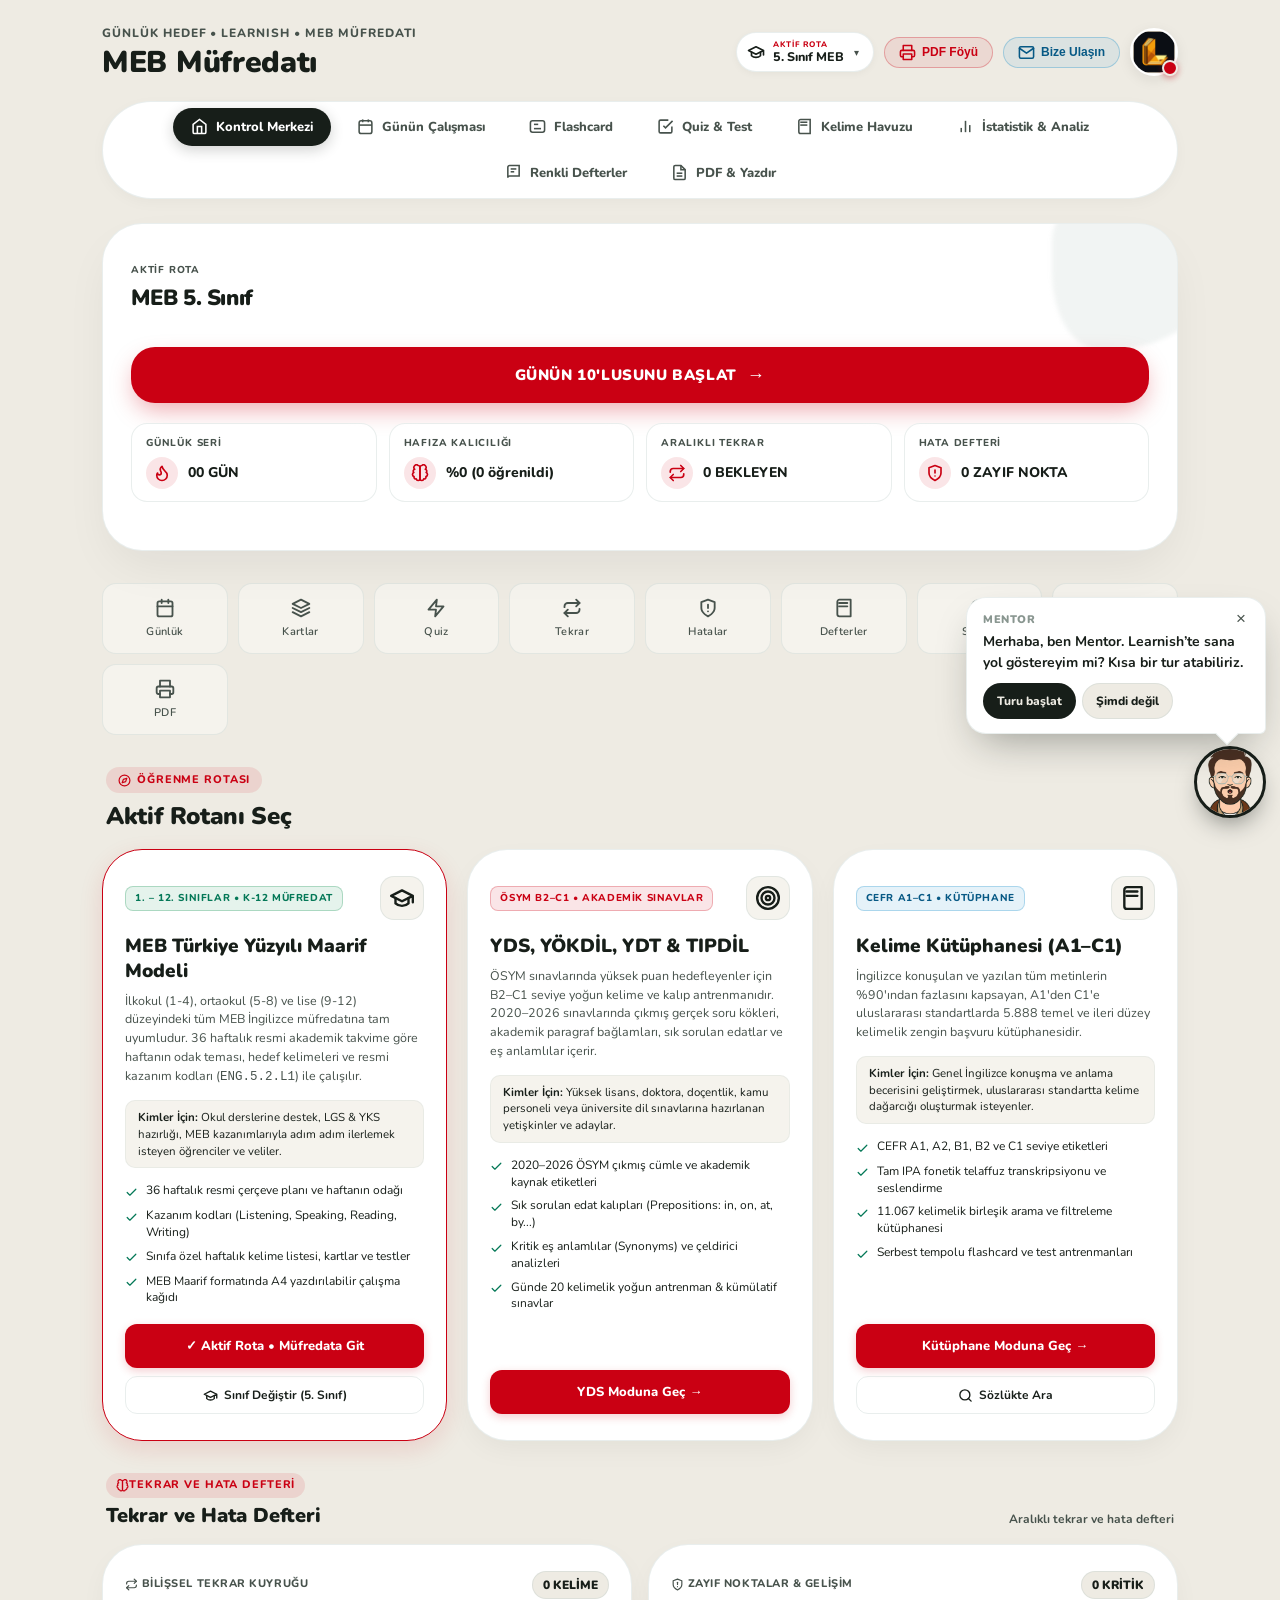
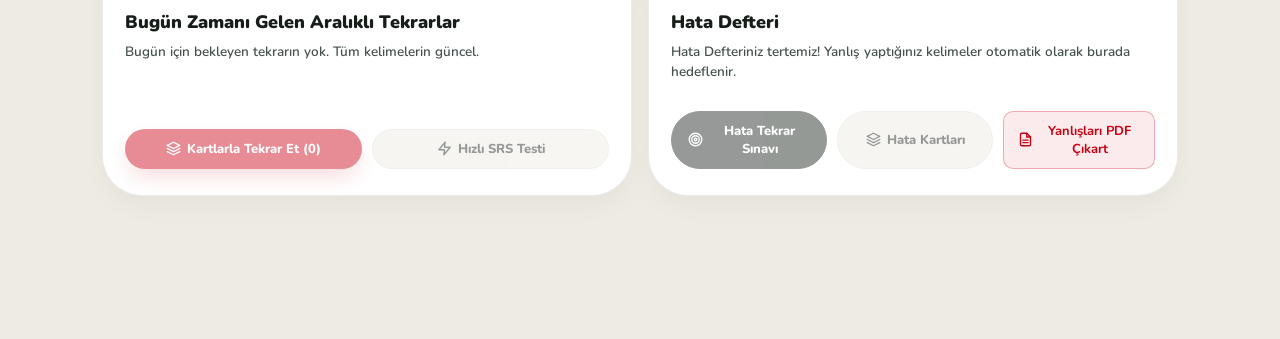
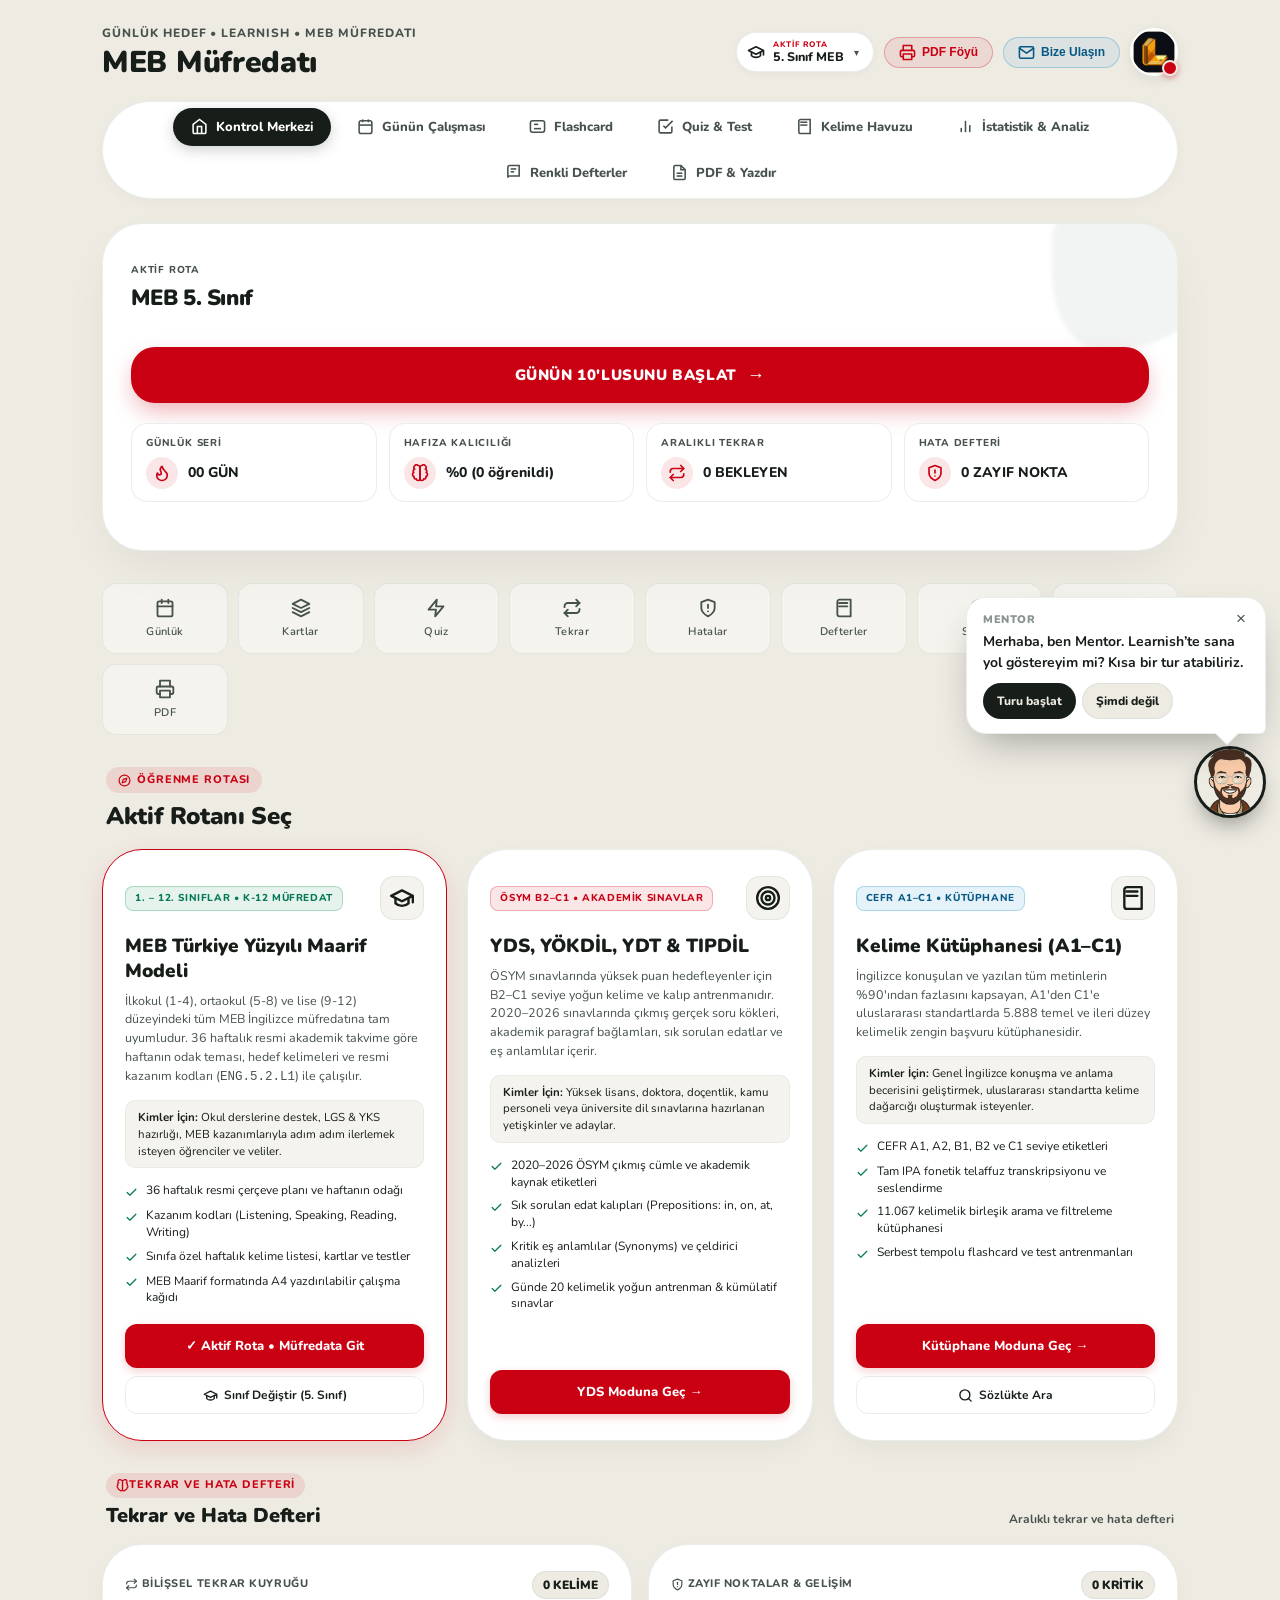
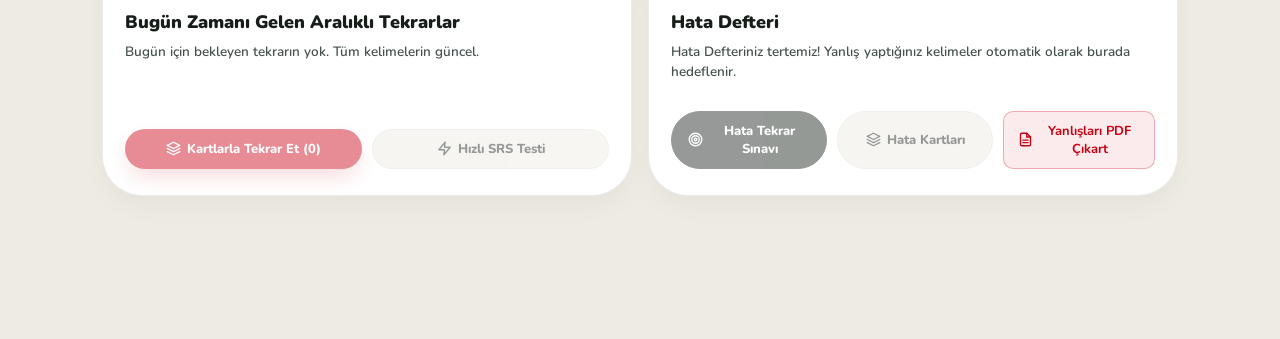
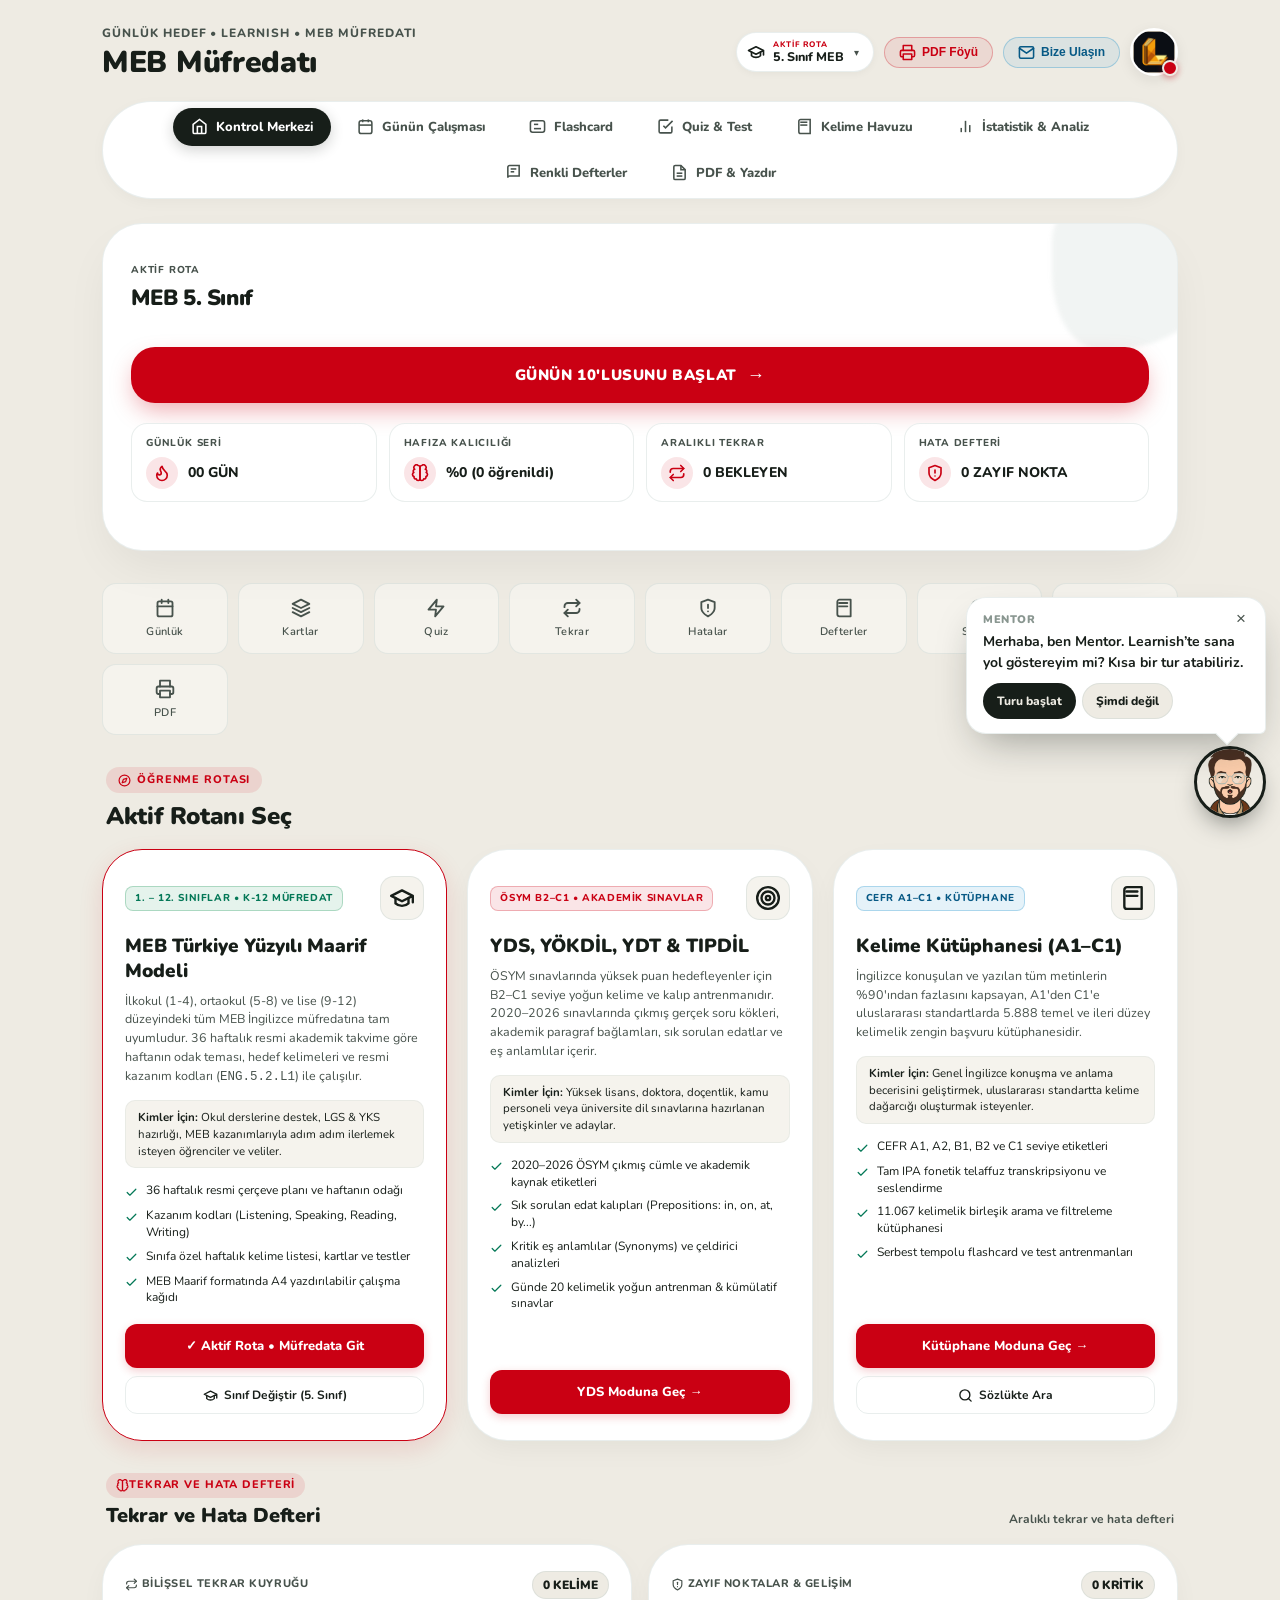
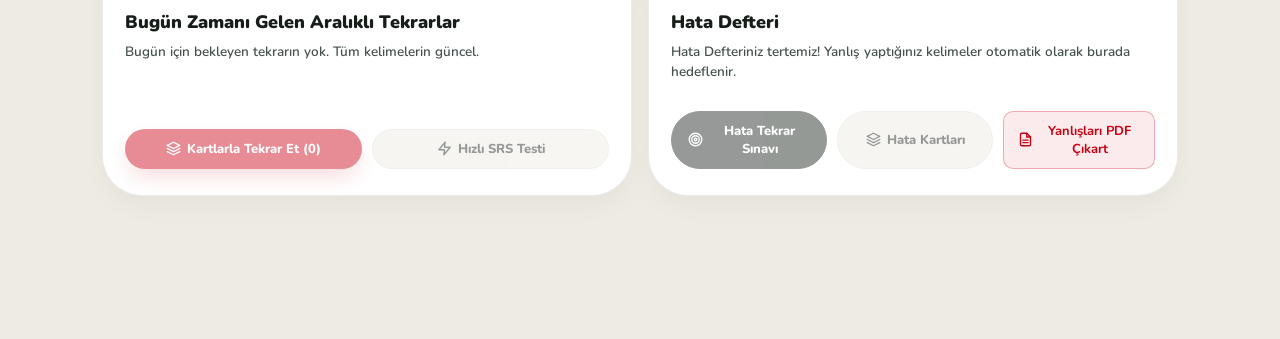
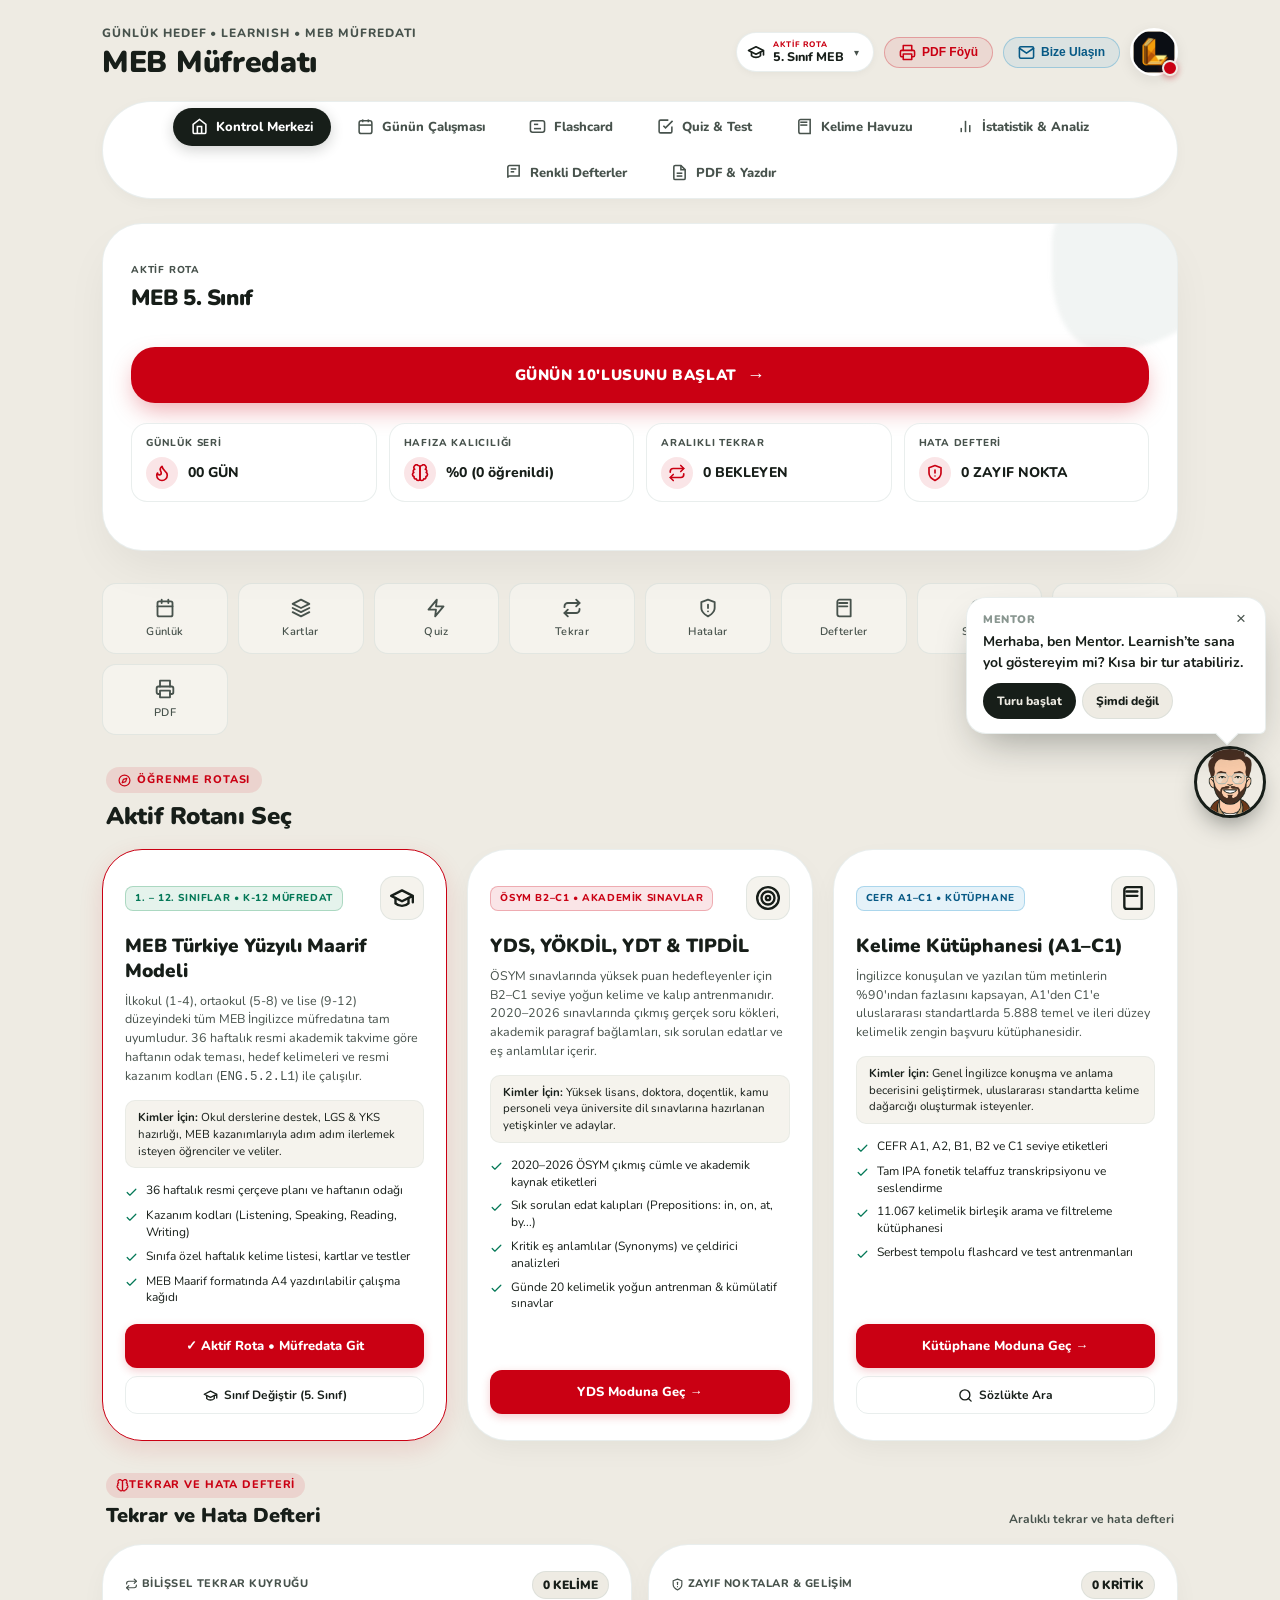
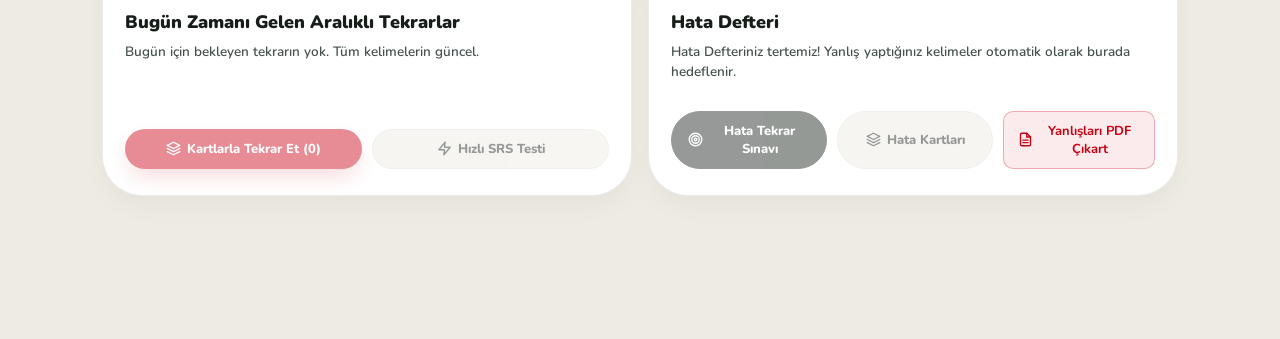
